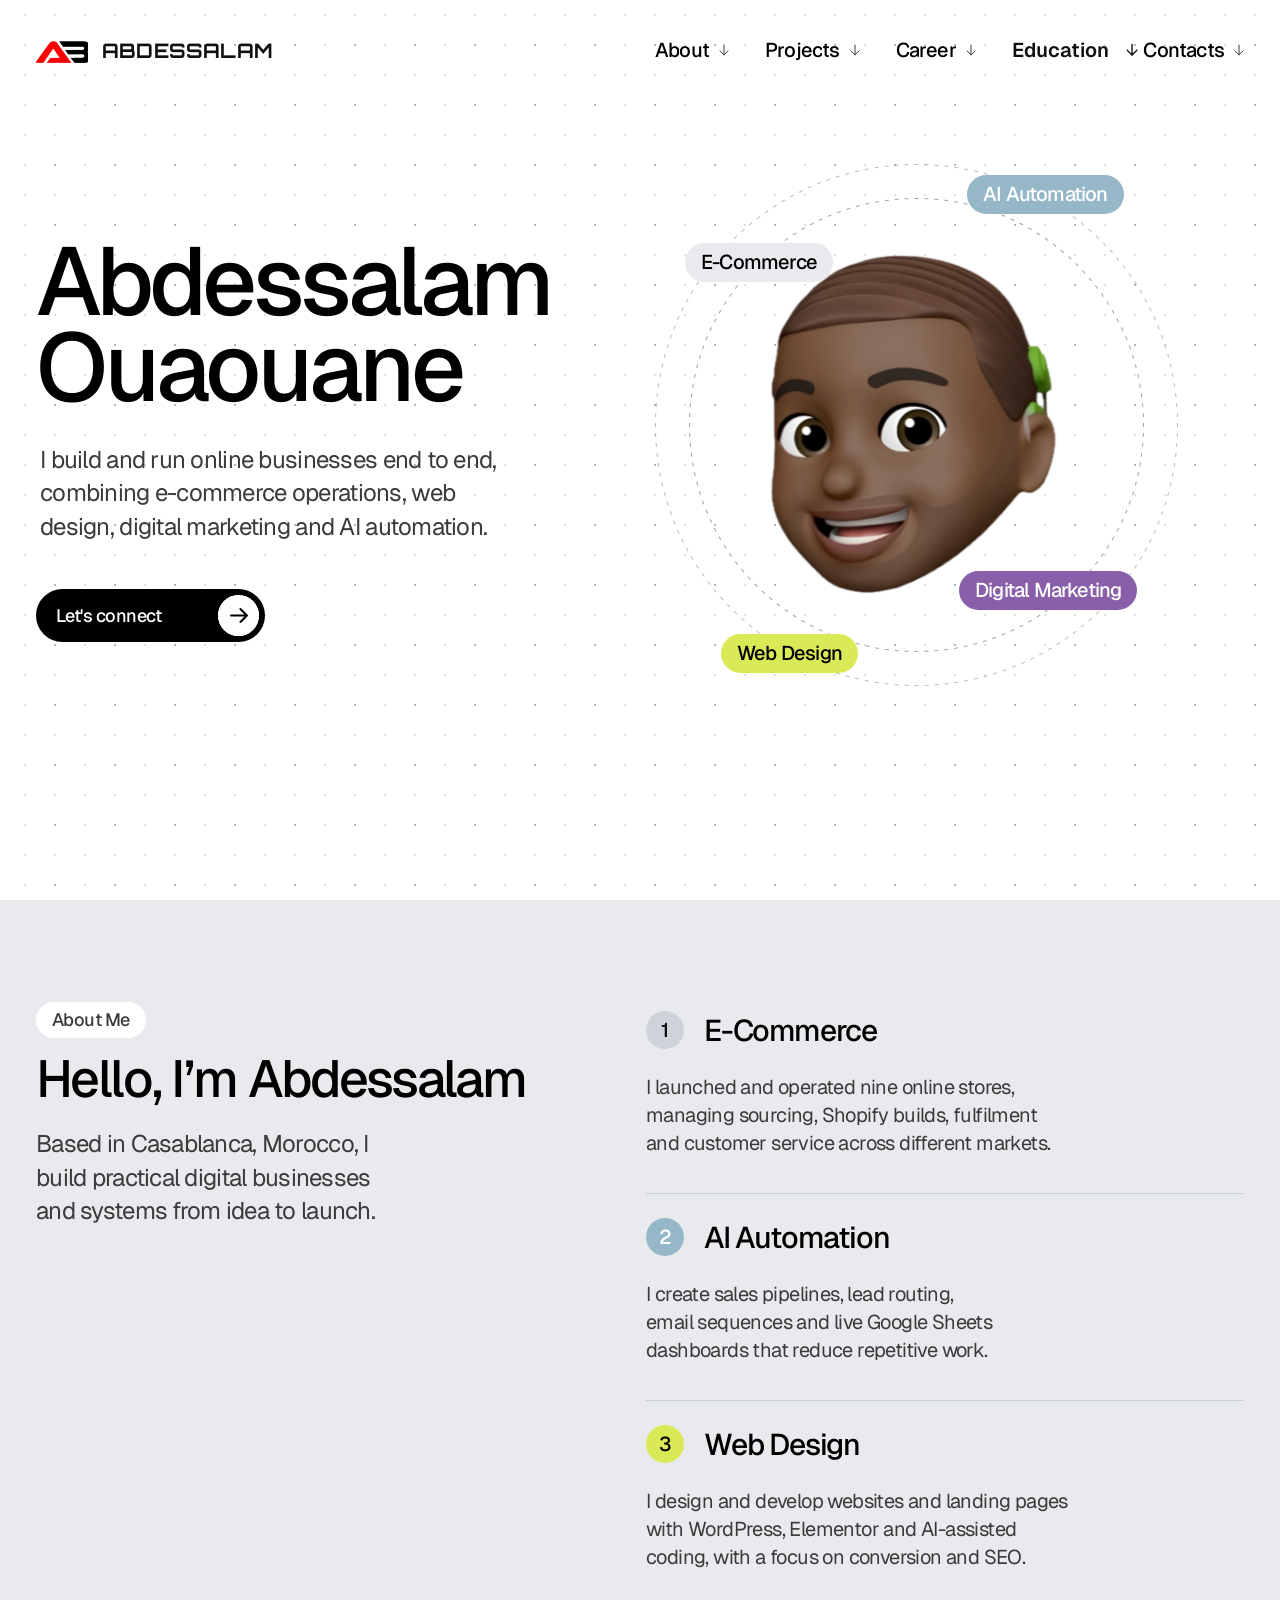
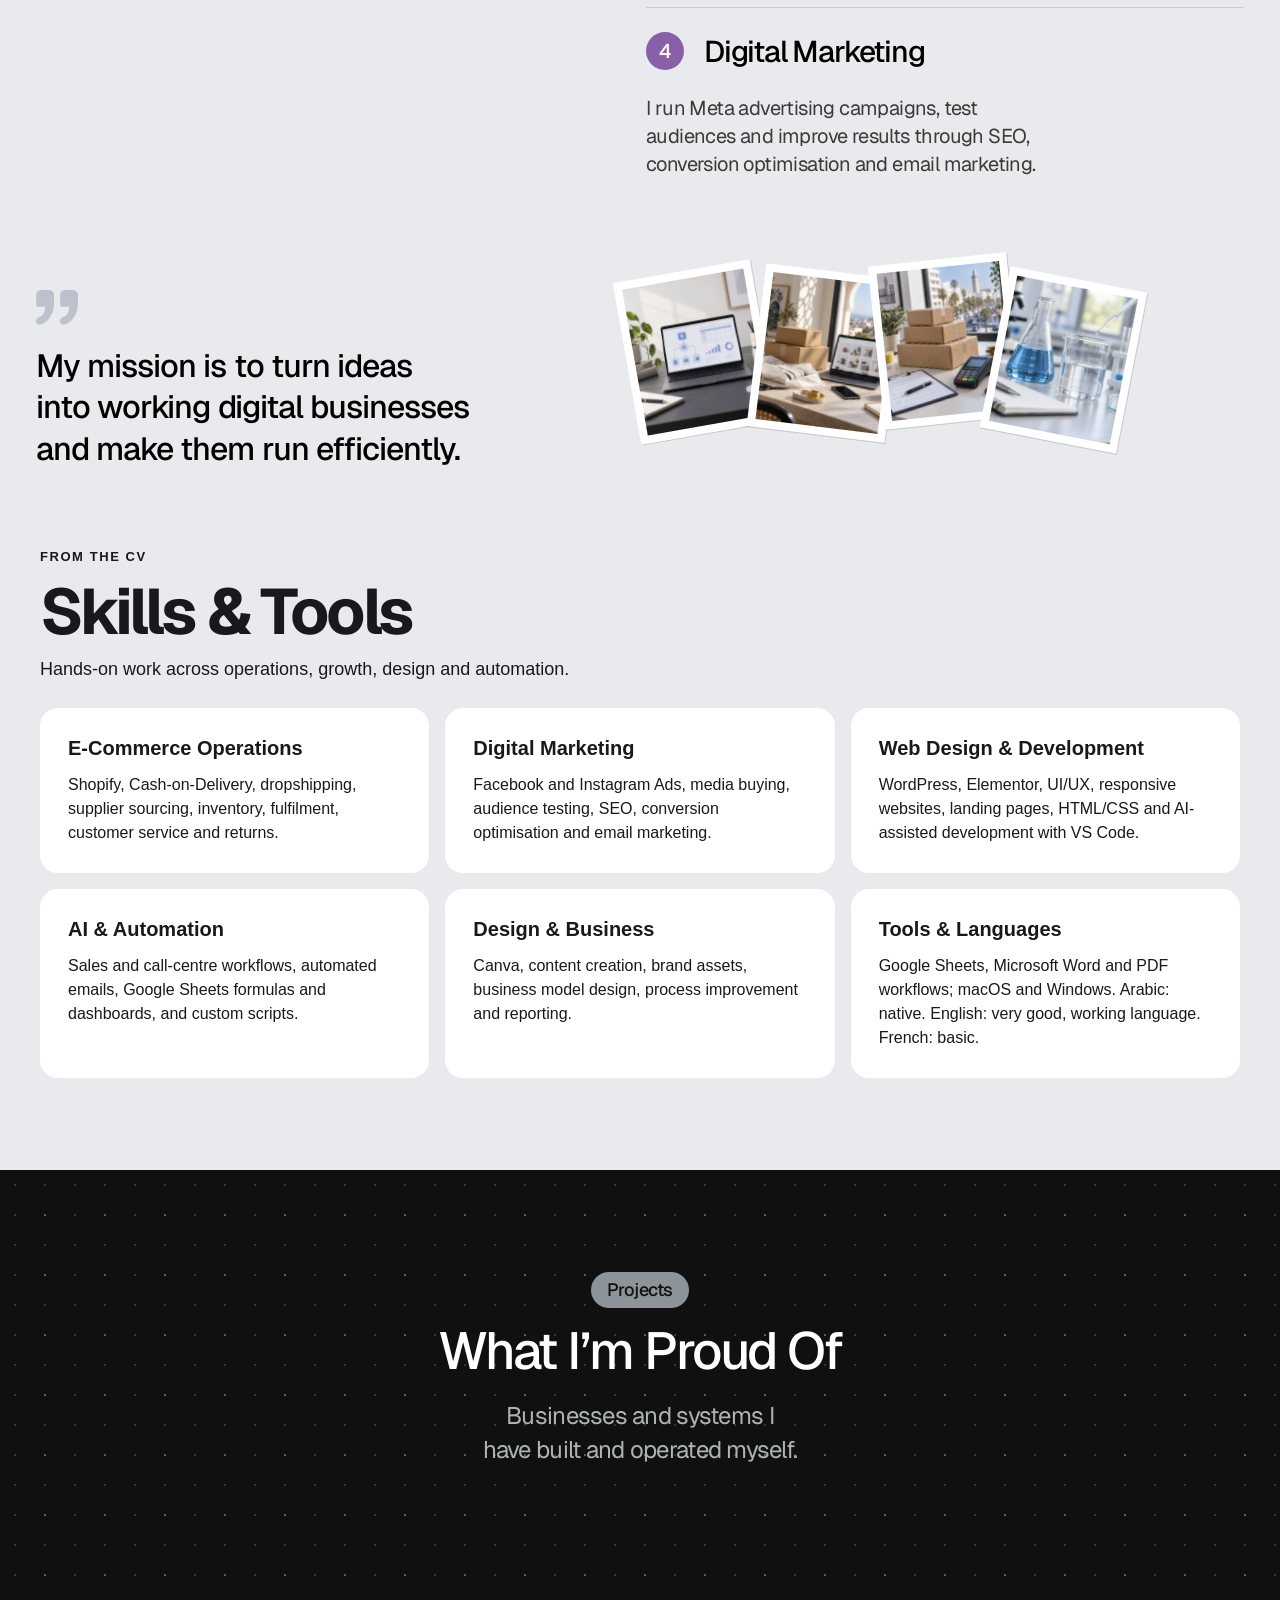
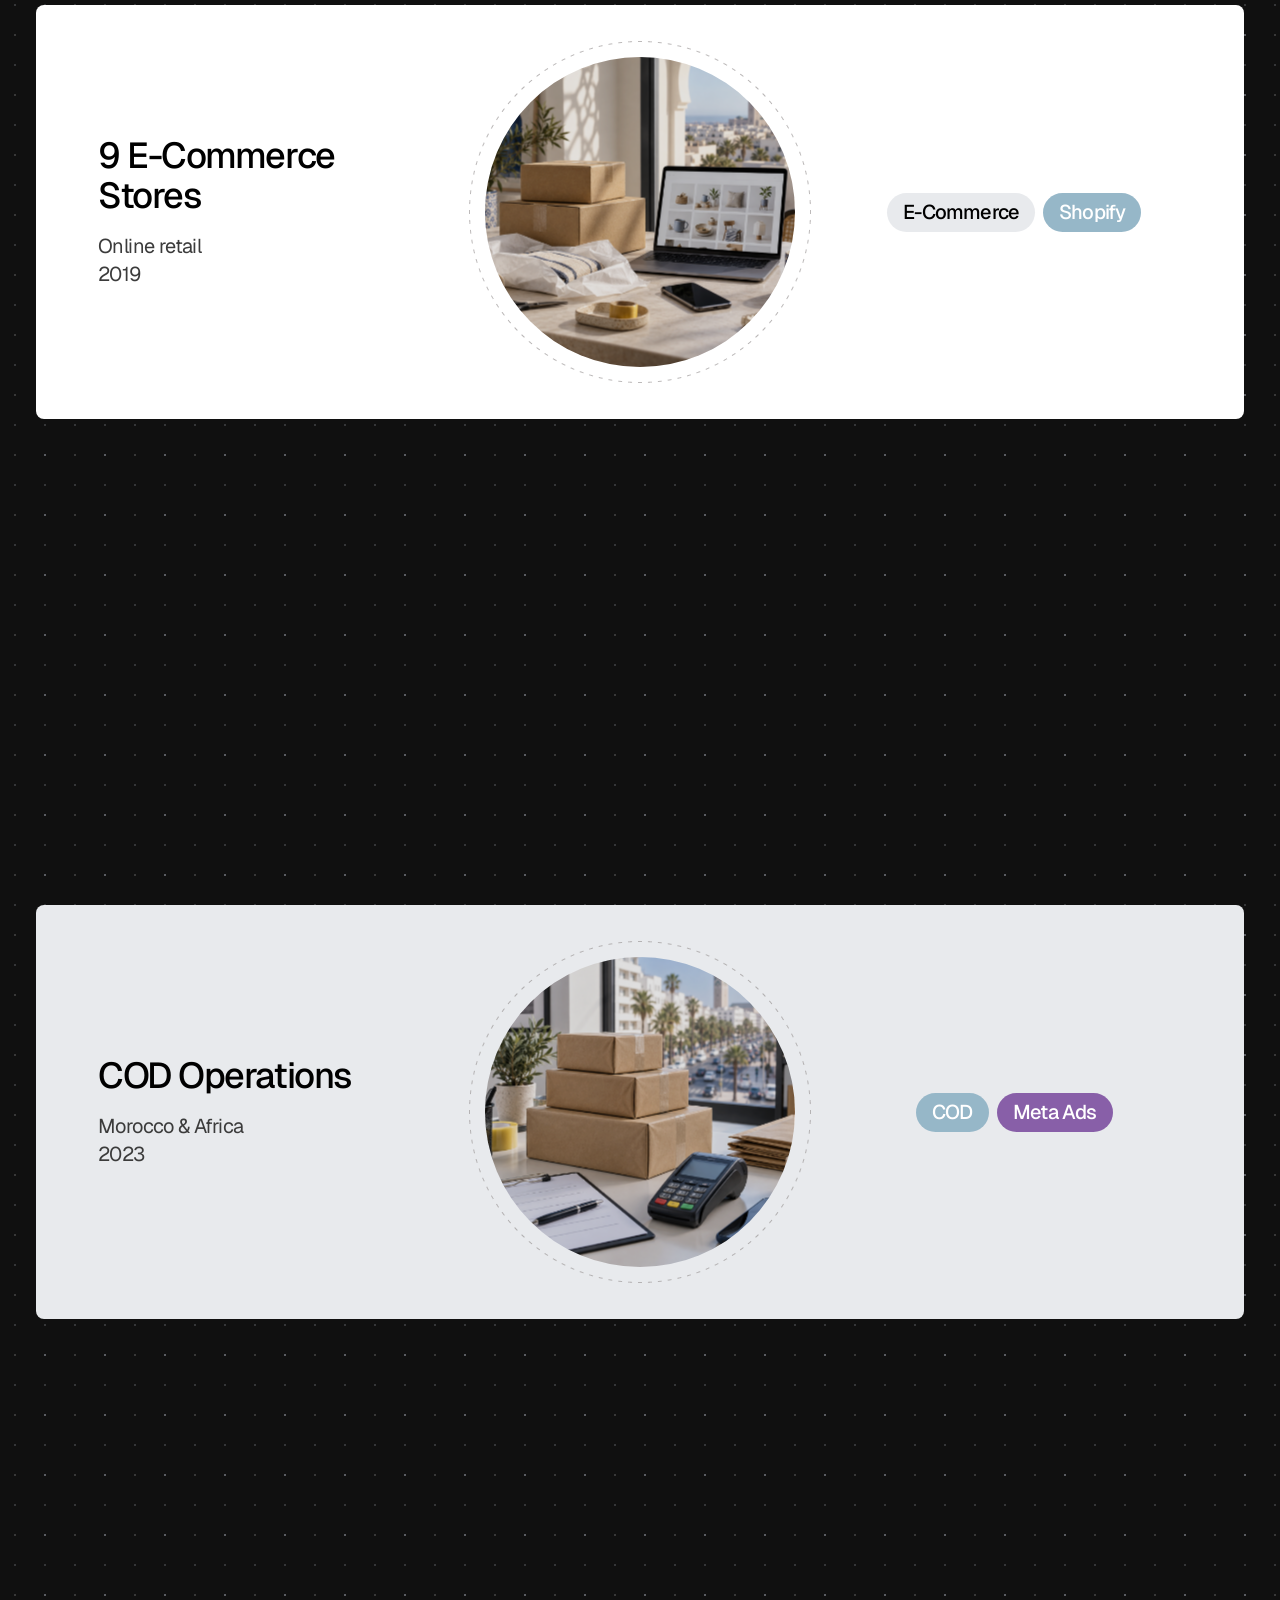
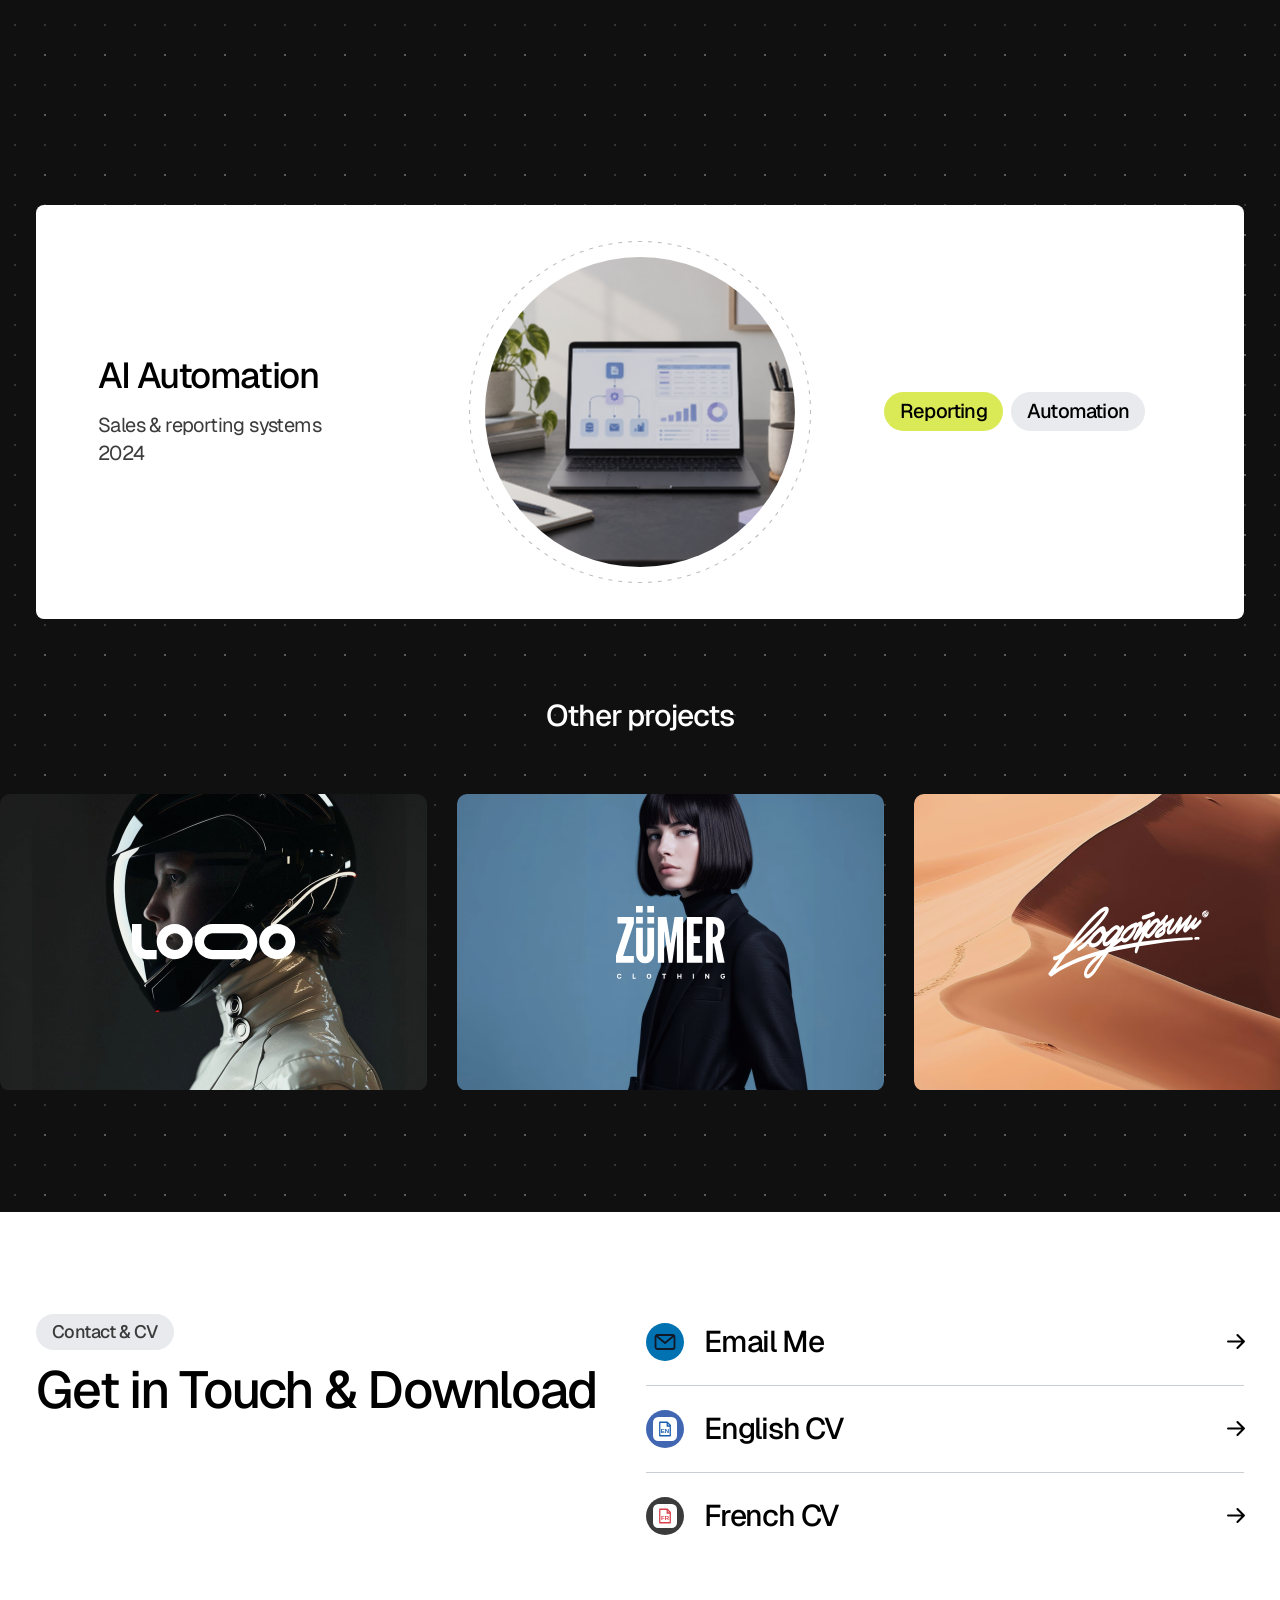
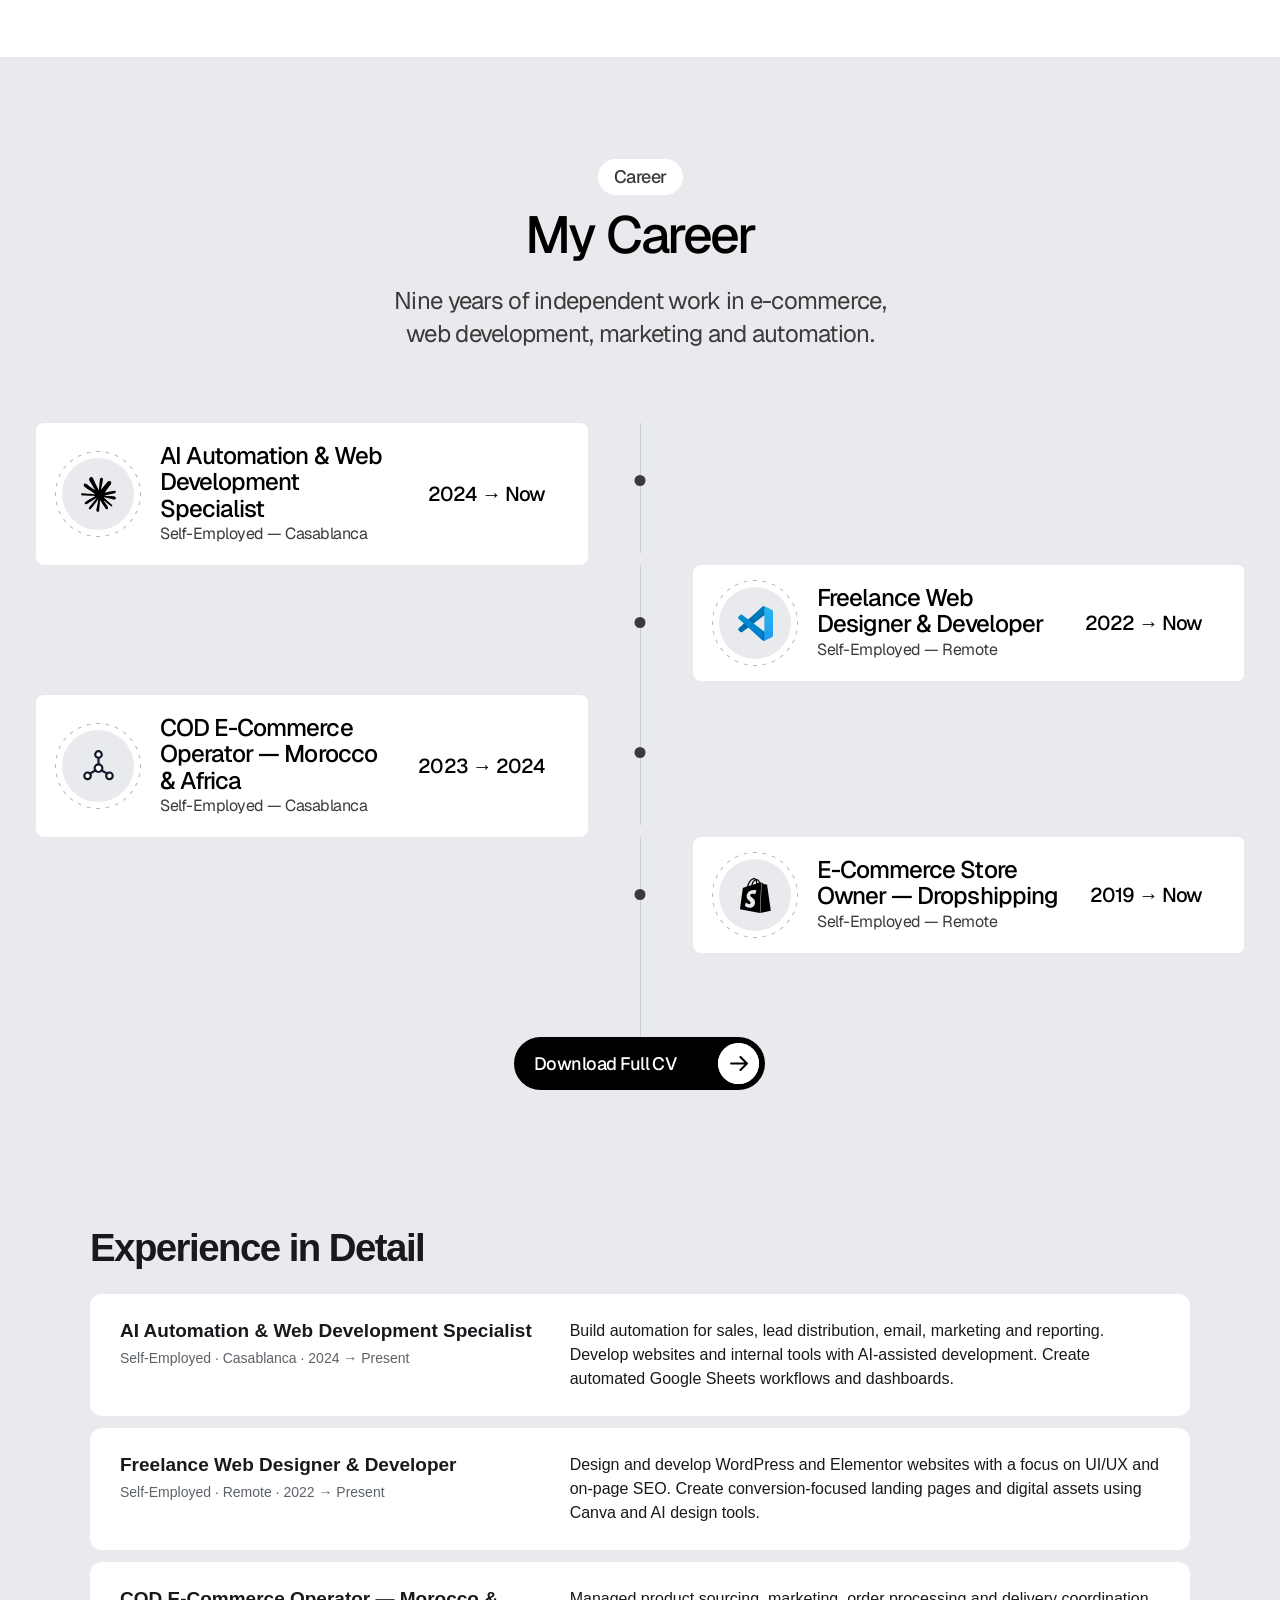
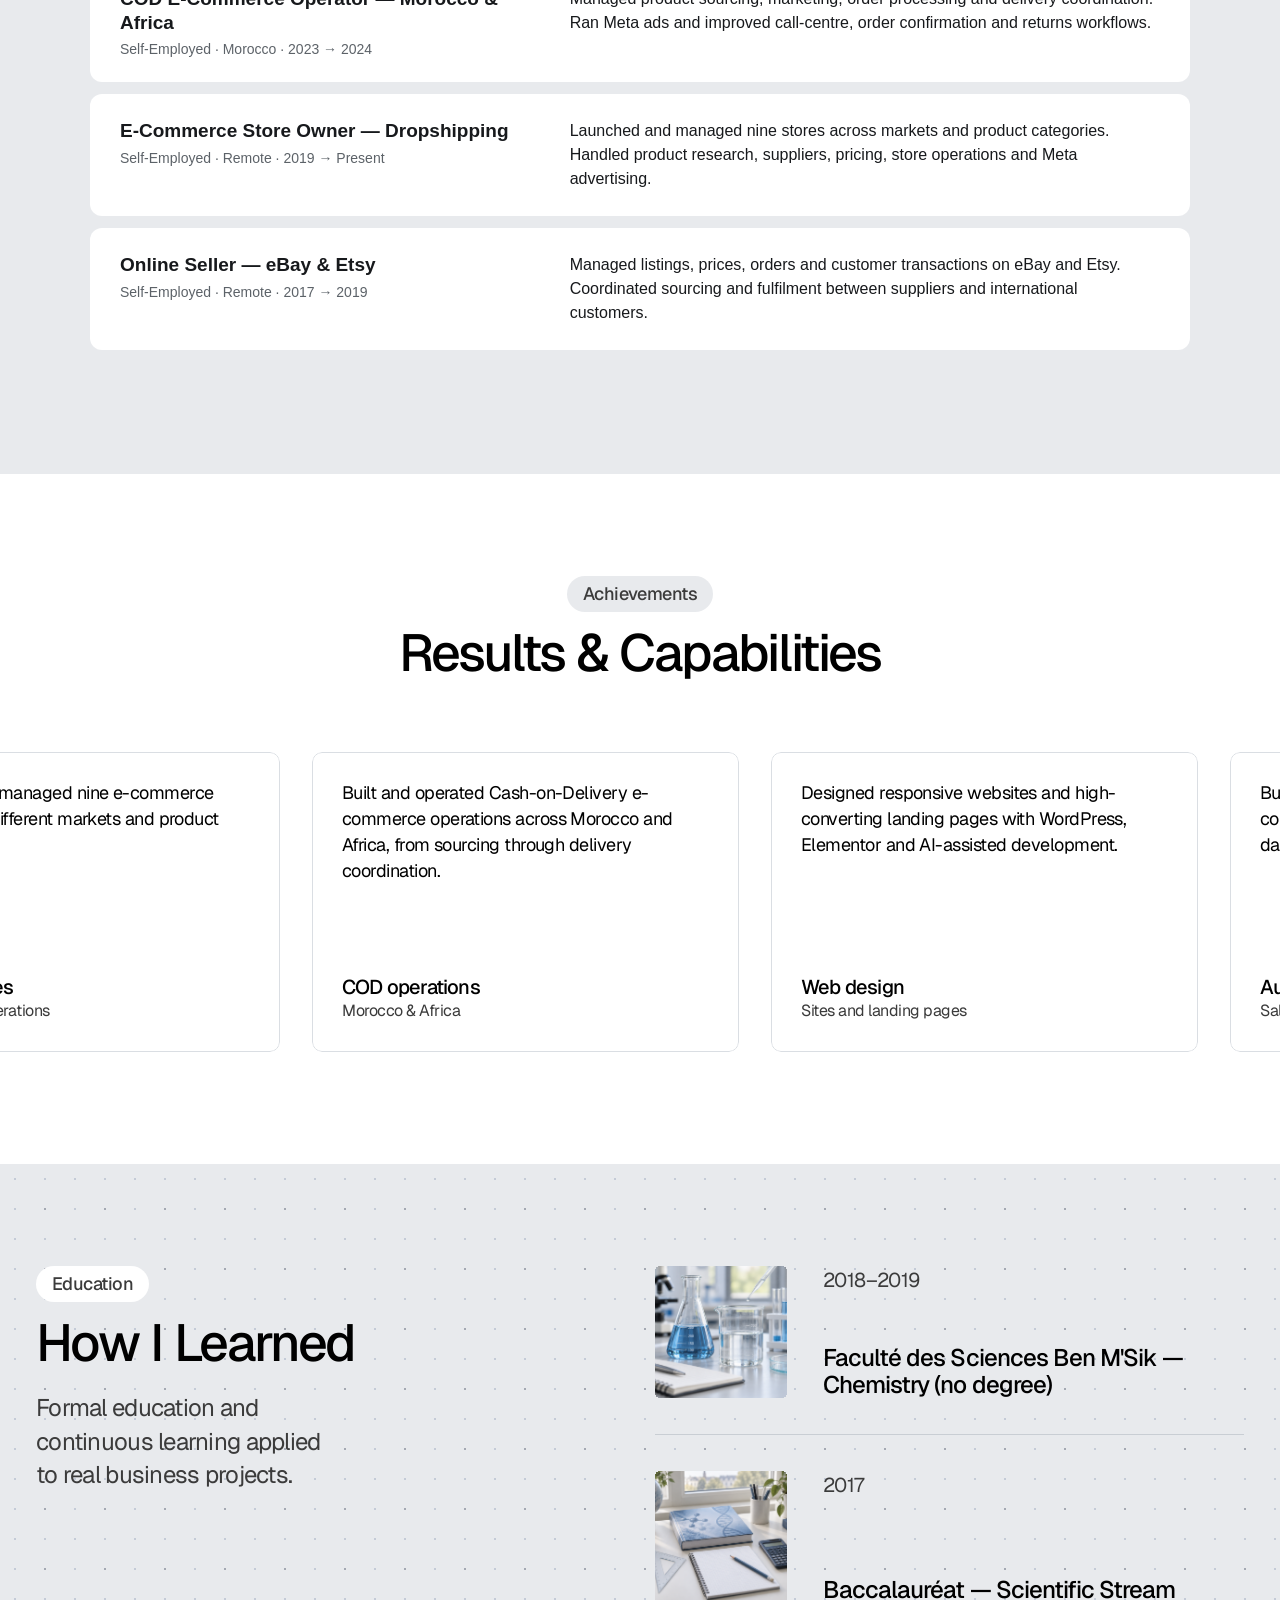
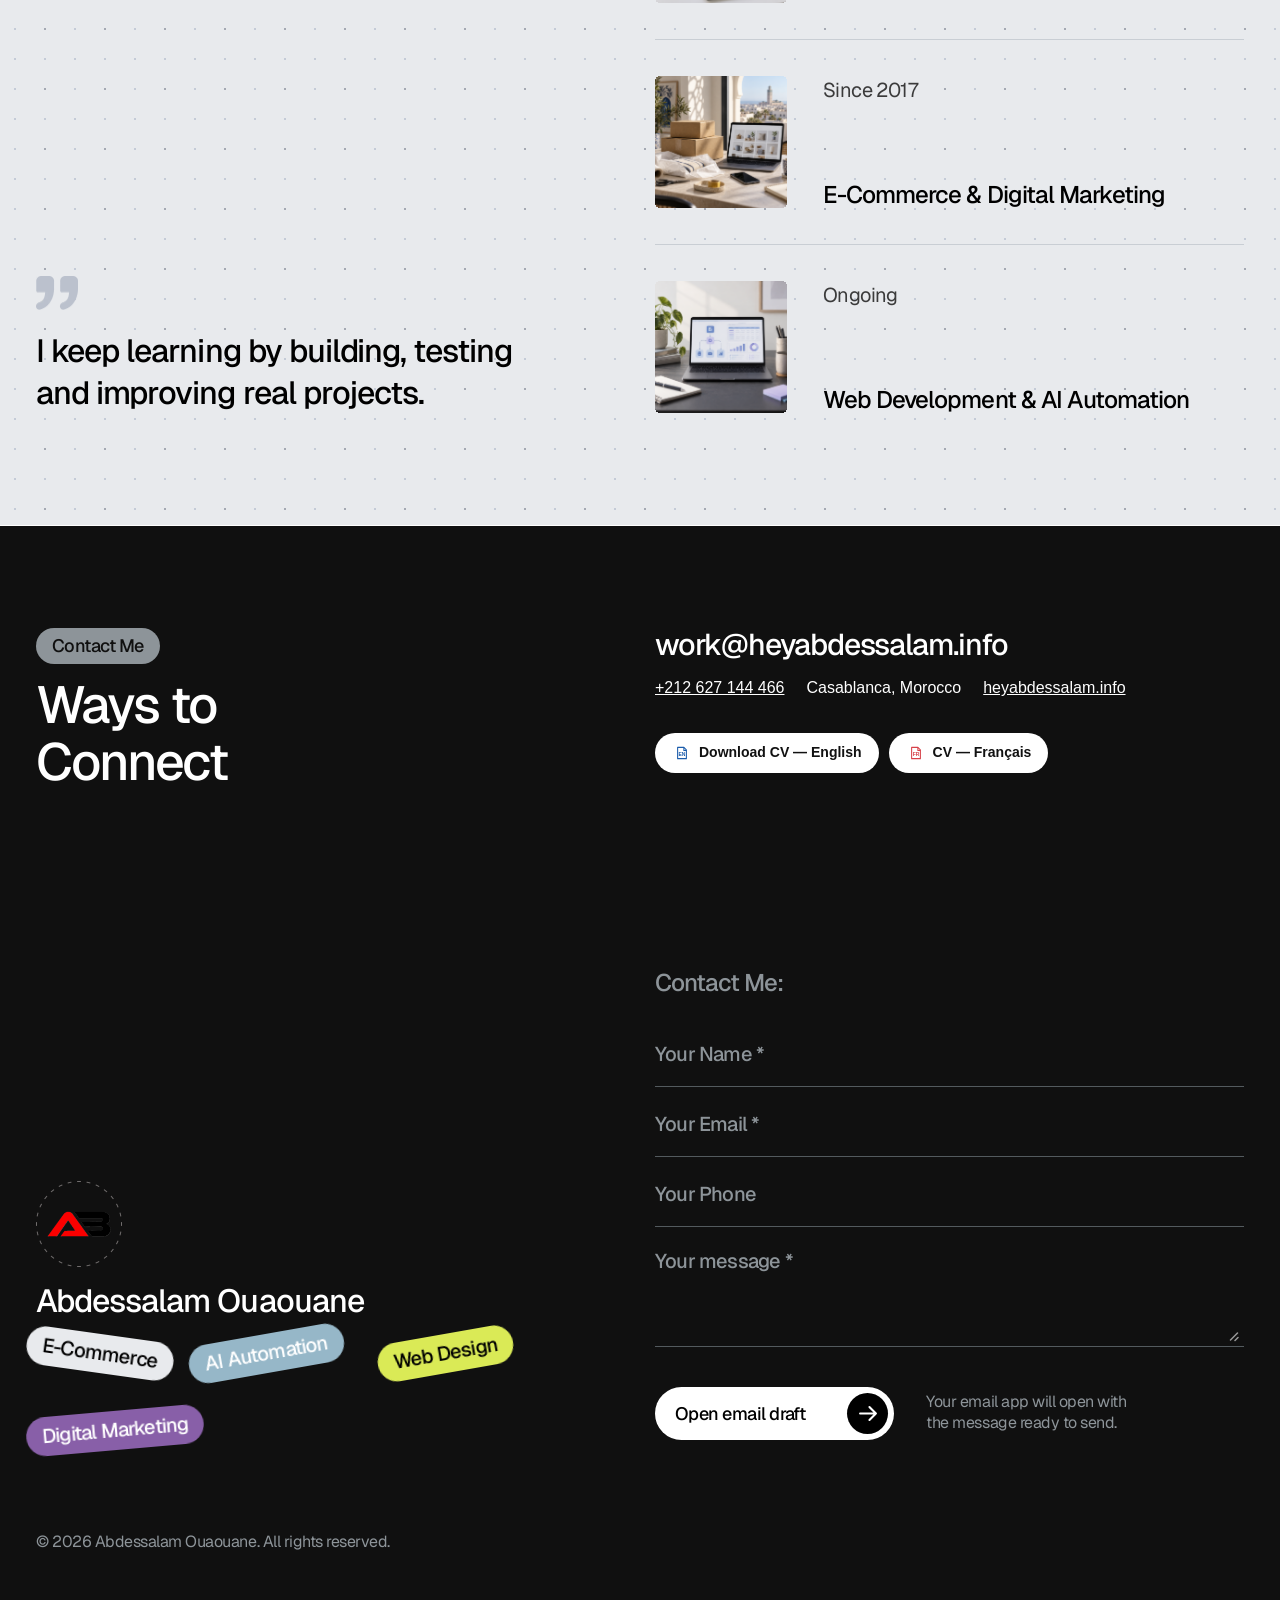
==== index.html @ 88722410 "Initial online CV site" ====
<!doctype html>
<!-- Made in Framer · framer.com ✨ -->
<!-- Published Apr 15, 2026, 7:00 PM UTC -->
<html lang="en" data-redirect-timezone="1">

<head>
    <meta charset="utf-8">


    
    <!-- Start of headStart -->

    <!-- End of headStart -->
    <meta name="viewport" content="width=device-width">
    
    <title>Abdessalam Ouaouane | E-Commerce & Digital Business Specialist</title>
    <meta name="description" content="CV and portfolio of Abdessalam Ouaouane, e-commerce and digital business specialist based in Casablanca, Morocco.">
    
    
    <link href="4k-ab-logo.png" rel="icon" type="image/png">
    <link href="4k-ab-logo.png" rel="icon" type="image/png">
    
    <!-- Open Graph / Facebook -->
    <meta property="og:type" content="website">
    <meta property="og:title" content="Abdessalam Ouaouane | E-Commerce & Digital Business Specialist">
    <meta property="og:description" content="CV and portfolio of Abdessalam Ouaouane, e-commerce and digital business specialist based in Casablanca, Morocco.">
    
    <!-- Twitter -->
    <meta name="twitter:card" content="summary">
    <meta name="twitter:title" content="Abdessalam Ouaouane | E-Commerce & Digital Business Specialist">
    <meta name="twitter:description" content="CV and portfolio of Abdessalam Ouaouane, e-commerce and digital business specialist based in Casablanca, Morocco.">
    

    <style data-framer-font-css>
        /* cyrillic */

        @font-face {
            font-family: 'Geist';
            font-style: normal;
            font-weight: 400;
            font-display: swap;
            src: url(https://fonts.gstatic.com/s/geist/v4/gyByhwUxId8gMEwYGFWfOw.woff2) format('woff2');
            unicode-range: U+0301, U+0400-045F, U+0490-0491, U+04B0-04B1, U+2116;
        }

        /* latin-ext */

        @font-face {
            font-family: 'Geist';
            font-style: normal;
            font-weight: 400;
            font-display: swap;
            src: url(https://fonts.gstatic.com/s/geist/v4/gyByhwUxId8gMEwSGFWfOw.woff2) format('woff2');
            unicode-range: U+0100-02BA, U+02BD-02C5, U+02C7-02CC, U+02CE-02D7, U+02DD-02FF, U+0304, U+0308, U+0329, U+1D00-1DBF, U+1E00-1E9F, U+1EF2-1EFF, U+2020, U+20A0-20AB, U+20AD-20C0, U+2113, U+2C60-2C7F, U+A720-A7FF;
        }

        /* latin */

        @font-face {
            font-family: 'Geist';
            font-style: normal;
            font-weight: 400;
            font-display: swap;
            src: url(prolens.framer.website/fonts.gstatic.com/s/geist/v4/gyByhwUxId8gMEwcGFU.woff2) format('woff2');
            unicode-range: U+0000-00FF, U+0131, U+0152-0153, U+02BB-02BC, U+02C6, U+02DA, U+02DC, U+0304, U+0308, U+0329, U+2000-206F, U+20AC, U+2122, U+2191, U+2193, U+2212, U+2215, U+FEFF, U+FFFD;
        }

        /* cyrillic */

        @font-face {
            font-family: 'Geist';
            font-style: normal;
            font-weight: 500;
            font-display: swap;
            src: url(https://fonts.gstatic.com/s/geist/v4/gyByhwUxId8gMEwYGFWfOw.woff2) format('woff2');
            unicode-range: U+0301, U+0400-045F, U+0490-0491, U+04B0-04B1, U+2116;
        }

        /* latin-ext */

        @font-face {
            font-family: 'Geist';
            font-style: normal;
            font-weight: 500;
            font-display: swap;
            src: url(https://fonts.gstatic.com/s/geist/v4/gyByhwUxId8gMEwSGFWfOw.woff2) format('woff2');
            unicode-range: U+0100-02BA, U+02BD-02C5, U+02C7-02CC, U+02CE-02D7, U+02DD-02FF, U+0304, U+0308, U+0329, U+1D00-1DBF, U+1E00-1E9F, U+1EF2-1EFF, U+2020, U+20A0-20AB, U+20AD-20C0, U+2113, U+2C60-2C7F, U+A720-A7FF;
        }

        /* latin */

        @font-face {
            font-family: 'Geist';
            font-style: normal;
            font-weight: 500;
            font-display: swap;
            src: url(prolens.framer.website/fonts.gstatic.com/s/geist/v4/gyByhwUxId8gMEwcGFU.woff2) format('woff2');
            unicode-range: U+0000-00FF, U+0131, U+0152-0153, U+02BB-02BC, U+02C6, U+02DA, U+02DC, U+0304, U+0308, U+0329, U+2000-206F, U+20AC, U+2122, U+2191, U+2193, U+2212, U+2215, U+FEFF, U+FFFD;
        }

        /* cyrillic */

        @font-face {
            font-family: 'Geist';
            font-style: normal;
            font-weight: 600;
            font-display: swap;
            src: url(https://fonts.gstatic.com/s/geist/v4/gyByhwUxId8gMEwYGFWfOw.woff2) format('woff2');
            unicode-range: U+0301, U+0400-045F, U+0490-0491, U+04B0-04B1, U+2116;
        }

        /* latin-ext */

        @font-face {
            font-family: 'Geist';
            font-style: normal;
            font-weight: 600;
            font-display: swap;
            src: url(https://fonts.gstatic.com/s/geist/v4/gyByhwUxId8gMEwSGFWfOw.woff2) format('woff2');
            unicode-range: U+0100-02BA, U+02BD-02C5, U+02C7-02CC, U+02CE-02D7, U+02DD-02FF, U+0304, U+0308, U+0329, U+1D00-1DBF, U+1E00-1E9F, U+1EF2-1EFF, U+2020, U+20A0-20AB, U+20AD-20C0, U+2113, U+2C60-2C7F, U+A720-A7FF;
        }

        /* latin */

        @font-face {
            font-family: 'Geist';
            font-style: normal;
            font-weight: 600;
            font-display: swap;
            src: url(prolens.framer.website/fonts.gstatic.com/s/geist/v4/gyByhwUxId8gMEwcGFU.woff2) format('woff2');
            unicode-range: U+0000-00FF, U+0131, U+0152-0153, U+02BB-02BC, U+02C6, U+02DA, U+02DC, U+0304, U+0308, U+0329, U+2000-206F, U+20AC, U+2122, U+2191, U+2193, U+2212, U+2215, U+FEFF, U+FFFD;
        }

        /* cyrillic */

        @font-face {
            font-family: 'Geist';
            font-style: normal;
            font-weight: 700;
            font-display: swap;
            src: url(https://fonts.gstatic.com/s/geist/v4/gyByhwUxId8gMEwYGFWfOw.woff2) format('woff2');
            unicode-range: U+0301, U+0400-045F, U+0490-0491, U+04B0-04B1, U+2116;
        }

        /* latin-ext */

        @font-face {
            font-family: 'Geist';
            font-style: normal;
            font-weight: 700;
            font-display: swap;
            src: url(https://fonts.gstatic.com/s/geist/v4/gyByhwUxId8gMEwSGFWfOw.woff2) format('woff2');
            unicode-range: U+0100-02BA, U+02BD-02C5, U+02C7-02CC, U+02CE-02D7, U+02DD-02FF, U+0304, U+0308, U+0329, U+1D00-1DBF, U+1E00-1E9F, U+1EF2-1EFF, U+2020, U+20A0-20AB, U+20AD-20C0, U+2113, U+2C60-2C7F, U+A720-A7FF;
        }

        /* latin */

        @font-face {
            font-family: 'Geist';
            font-style: normal;
            font-weight: 700;
            font-display: swap;
            src: url(prolens.framer.website/fonts.gstatic.com/s/geist/v4/gyByhwUxId8gMEwcGFU.woff2) format('woff2');
            unicode-range: U+0000-00FF, U+0131, U+0152-0153, U+02BB-02BC, U+02C6, U+02DA, U+02DC, U+0304, U+0308, U+0329, U+2000-206F, U+20AC, U+2122, U+2191, U+2193, U+2212, U+2215, U+FEFF, U+FFFD;
        }

        @font-face {
            font-family: "Inter";
            src: url("https://framerusercontent.com/assets/5vvr9Vy74if2I6bQbJvbw7SY1pQ.woff2");
            font-display: swap;
            font-style: normal;
            font-weight: 400;
            unicode-range: U+0460-052F, U+1C80-1C88, U+20B4, U+2DE0-2DFF, U+A640-A69F, U+FE2E-FE2F
        }

        @font-face {
            font-family: "Inter";
            src: url("https://framerusercontent.com/assets/EOr0mi4hNtlgWNn9if640EZzXCo.woff2");
            font-display: swap;
            font-style: normal;
            font-weight: 400;
            unicode-range: U+0301, U+0400-045F, U+0490-0491, U+04B0-04B1, U+2116
        }

        @font-face {
            font-family: "Inter";
            src: url("https://framerusercontent.com/assets/Y9k9QrlZAqio88Klkmbd8VoMQc.woff2");
            font-display: swap;
            font-style: normal;
            font-weight: 400;
            unicode-range: U+1F00-1FFF
        }

        @font-face {
            font-family: "Inter";
            src: url("https://framerusercontent.com/assets/OYrD2tBIBPvoJXiIHnLoOXnY9M.woff2");
            font-display: swap;
            font-style: normal;
            font-weight: 400;
            unicode-range: U+0370-03FF
        }

        @font-face {
            font-family: "Inter";
            src: url("https://framerusercontent.com/assets/JeYwfuaPfZHQhEG8U5gtPDZ7WQ.woff2");
            font-display: swap;
            font-style: normal;
            font-weight: 400;
            unicode-range: U+0100-024F, U+0259, U+1E00-1EFF, U+2020, U+20A0-20AB, U+20AD-20CF, U+2113, U+2C60-2C7F, U+A720-A7FF
        }

        @font-face {
            font-family: "Inter";
            src: url("https://framerusercontent.com/assets/GrgcKwrN6d3Uz8EwcLHZxwEfC4.woff2");
            font-display: swap;
            font-style: normal;
            font-weight: 400;
            unicode-range: U+0000-00FF, U+0131, U+0152-0153, U+02BB-02BC, U+02C6, U+02DA, U+02DC, U+2000-206F, U+2070, U+2074-207E, U+2080-208E, U+20AC, U+2122, U+2191, U+2193, U+2212, U+2215, U+FEFF, U+FFFD
        }

        @font-face {
            font-family: "Inter";
            src: url("https://framerusercontent.com/assets/b6Y37FthZeALduNqHicBT6FutY.woff2");
            font-display: swap;
            font-style: normal;
            font-weight: 400;
            unicode-range: U+0102-0103, U+0110-0111, U+0128-0129, U+0168-0169, U+01A0-01A1, U+01AF-01B0, U+1EA0-1EF9, U+20AB
        }

        @font-face {
            font-family: "Inter";
            src: url("https://framerusercontent.com/assets/mkY5Sgyq51ik0AMrSBwhm9DJg.woff2");
            font-style: normal;
            font-weight: 900;
            unicode-range: U+0460-052F, U+1C80-1C88, U+20B4, U+2DE0-2DFF, U+A640-A69F, U+FE2E-FE2F
        }

        @font-face {
            font-family: "Inter";
            src: url("https://framerusercontent.com/assets/X5hj6qzcHUYv7h1390c8Rhm6550.woff2");
            font-style: normal;
            font-weight: 900;
            unicode-range: U+0301, U+0400-045F, U+0490-0491, U+04B0-04B1, U+2116
        }

        @font-face {
            font-family: "Inter";
            src: url("https://framerusercontent.com/assets/gQhNpS3tN86g8RcVKYUUaKt2oMQ.woff2");
            font-style: normal;
            font-weight: 900;
            unicode-range: U+1F00-1FFF
        }

        @font-face {
            font-family: "Inter";
            src: url("https://framerusercontent.com/assets/cugnVhSraaRyANCaUtI5FV17wk.woff2");
            font-style: normal;
            font-weight: 900;
            unicode-range: U+0370-03FF
        }

        @font-face {
            font-family: "Inter";
            src: url("https://framerusercontent.com/assets/5HcVoGak8k5agFJSaKa4floXVu0.woff2");
            font-style: normal;
            font-weight: 900;
            unicode-range: U+0100-024F, U+0259, U+1E00-1EFF, U+2020, U+20A0-20AB, U+20AD-20CF, U+2113, U+2C60-2C7F, U+A720-A7FF
        }

        @font-face {
            font-family: "Inter";
            src: url("https://framerusercontent.com/assets/rZ5DdENNqIdFTIyQQiP5isO7M.woff2");
            font-style: normal;
            font-weight: 900;
            unicode-range: U+0000-00FF, U+0131, U+0152-0153, U+02BB-02BC, U+02C6, U+02DA, U+02DC, U+2000-206F, U+2070, U+2074-207E, U+2080-208E, U+20AC, U+2122, U+2191, U+2193, U+2212, U+2215, U+FEFF, U+FFFD
        }

        @font-face {
            font-family: "Inter";
            src: url("https://framerusercontent.com/assets/P2Bw01CtL0b9wqygO0sSVogWbo.woff2");
            font-style: normal;
            font-weight: 900;
            unicode-range: U+0102-0103, U+0110-0111, U+0128-0129, U+0168-0169, U+01A0-01A1, U+01AF-01B0, U+1EA0-1EF9, U+20AB
        }

        @font-face {
            font-family: "Inter";
            src: url("https://framerusercontent.com/assets/5A3Ce6C9YYmCjpQx9M4inSaKU.woff2");
            font-display: swap;
            font-style: normal;
            font-weight: 500;
            unicode-range: U+0460-052F, U+1C80-1C88, U+20B4, U+2DE0-2DFF, U+A640-A69F, U+FE2E-FE2F
        }

        @font-face {
            font-family: "Inter";
            src: url("https://framerusercontent.com/assets/Qx95Xyt0Ka3SGhinnbXIGpEIyP4.woff2");
            font-display: swap;
            font-style: normal;
            font-weight: 500;
            unicode-range: U+0301, U+0400-045F, U+0490-0491, U+04B0-04B1, U+2116
        }

        @font-face {
            font-family: "Inter";
            src: url("https://framerusercontent.com/assets/6mJuEAguuIuMog10gGvH5d3cl8.woff2");
            font-display: swap;
            font-style: normal;
            font-weight: 500;
            unicode-range: U+1F00-1FFF
        }

        @font-face {
            font-family: "Inter";
            src: url("https://framerusercontent.com/assets/xYYWaj7wCU5zSQH0eXvSaS19wo.woff2");
            font-display: swap;
            font-style: normal;
            font-weight: 500;
            unicode-range: U+0370-03FF
        }

        @font-face {
            font-family: "Inter";
            src: url("https://framerusercontent.com/assets/otTaNuNpVK4RbdlT7zDDdKvQBA.woff2");
            font-display: swap;
            font-style: normal;
            font-weight: 500;
            unicode-range: U+0100-024F, U+0259, U+1E00-1EFF, U+2020, U+20A0-20AB, U+20AD-20CF, U+2113, U+2C60-2C7F, U+A720-A7FF
        }

        @font-face {
            font-family: "Inter";
            src: url("https://framerusercontent.com/assets/UjlFhCnUjxhNfep4oYBPqnEssyo.woff2");
            font-display: swap;
            font-style: normal;
            font-weight: 500;
            unicode-range: U+0000-00FF, U+0131, U+0152-0153, U+02BB-02BC, U+02C6, U+02DA, U+02DC, U+2000-206F, U+2070, U+2074-207E, U+2080-208E, U+20AC, U+2122, U+2191, U+2193, U+2212, U+2215, U+FEFF, U+FFFD
        }

        @font-face {
            font-family: "Inter";
            src: url("https://framerusercontent.com/assets/DolVirEGb34pEXEp8t8FQBSK4.woff2");
            font-display: swap;
            font-style: normal;
            font-weight: 500;
            unicode-range: U+0102-0103, U+0110-0111, U+0128-0129, U+0168-0169, U+01A0-01A1, U+01AF-01B0, U+1EA0-1EF9, U+20AB
        }

        @font-face {
            font-family: "Inter";
            src: url("https://framerusercontent.com/assets/hyOgCu0Xnghbimh0pE8QTvtt2AU.woff2");
            font-display: swap;
            font-style: normal;
            font-weight: 600;
            unicode-range: U+0460-052F, U+1C80-1C88, U+20B4, U+2DE0-2DFF, U+A640-A69F, U+FE2E-FE2F
        }

        @font-face {
            font-family: "Inter";
            src: url("https://framerusercontent.com/assets/NeGmSOXrPBfEFIy5YZeHq17LEDA.woff2");
            font-display: swap;
            font-style: normal;
            font-weight: 600;
            unicode-range: U+0301, U+0400-045F, U+0490-0491, U+04B0-04B1, U+2116
        }

        @font-face {
            font-family: "Inter";
            src: url("https://framerusercontent.com/assets/oYaAX5himiTPYuN8vLWnqBbfD2s.woff2");
            font-display: swap;
            font-style: normal;
            font-weight: 600;
            unicode-range: U+1F00-1FFF
        }

        @font-face {
            font-family: "Inter";
            src: url("https://framerusercontent.com/assets/lEJLP4R0yuCaMCjSXYHtJw72M.woff2");
            font-display: swap;
            font-style: normal;
            font-weight: 600;
            unicode-range: U+0370-03FF
        }

        @font-face {
            font-family: "Inter";
            src: url("https://framerusercontent.com/assets/cRJyLNuTJR5jbyKzGi33wU9cqIQ.woff2");
            font-display: swap;
            font-style: normal;
            font-weight: 600;
            unicode-range: U+0100-024F, U+0259, U+1E00-1EFF, U+2020, U+20A0-20AB, U+20AD-20CF, U+2113, U+2C60-2C7F, U+A720-A7FF
        }

        @font-face {
            font-family: "Inter";
            src: url("https://framerusercontent.com/assets/yDtI2UI8XcEg1W2je9XPN3Noo.woff2");
            font-display: swap;
            font-style: normal;
            font-weight: 600;
            unicode-range: U+0000-00FF, U+0131, U+0152-0153, U+02BB-02BC, U+02C6, U+02DA, U+02DC, U+2000-206F, U+2070, U+2074-207E, U+2080-208E, U+20AC, U+2122, U+2191, U+2193, U+2212, U+2215, U+FEFF, U+FFFD
        }

        @font-face {
            font-family: "Inter";
            src: url("https://framerusercontent.com/assets/A0Wcc7NgXMjUuFdquHDrIZpzZw0.woff2");
            font-display: swap;
            font-style: normal;
            font-weight: 600;
            unicode-range: U+0102-0103, U+0110-0111, U+0128-0129, U+0168-0169, U+01A0-01A1, U+01AF-01B0, U+1EA0-1EF9, U+20AB
        }

        @font-face {
            font-family: "Inter";
            src: url("https://framerusercontent.com/assets/DpPBYI0sL4fYLgAkX8KXOPVt7c.woff2");
            font-display: swap;
            font-style: normal;
            font-weight: 700;
            unicode-range: U+0460-052F, U+1C80-1C88, U+20B4, U+2DE0-2DFF, U+A640-A69F, U+FE2E-FE2F
        }

        @font-face {
            font-family: "Inter";
            src: url("https://framerusercontent.com/assets/4RAEQdEOrcnDkhHiiCbJOw92Lk.woff2");
            font-display: swap;
            font-style: normal;
            font-weight: 700;
            unicode-range: U+0301, U+0400-045F, U+0490-0491, U+04B0-04B1, U+2116
        }

        @font-face {
            font-family: "Inter";
            src: url("https://framerusercontent.com/assets/1K3W8DizY3v4emK8Mb08YHxTbs.woff2");
            font-display: swap;
            font-style: normal;
            font-weight: 700;
            unicode-range: U+1F00-1FFF
        }

        @font-face {
            font-family: "Inter";
            src: url("https://framerusercontent.com/assets/tUSCtfYVM1I1IchuyCwz9gDdQ.woff2");
            font-display: swap;
            font-style: normal;
            font-weight: 700;
            unicode-range: U+0370-03FF
        }

        @font-face {
            font-family: "Inter";
            src: url("https://framerusercontent.com/assets/VgYFWiwsAC5OYxAycRXXvhze58.woff2");
            font-display: swap;
            font-style: normal;
            font-weight: 700;
            unicode-range: U+0100-024F, U+0259, U+1E00-1EFF, U+2020, U+20A0-20AB, U+20AD-20CF, U+2113, U+2C60-2C7F, U+A720-A7FF
        }

        @font-face {
            font-family: "Inter";
            src: url("https://framerusercontent.com/assets/syRNPWzAMIrcJ3wIlPIP43KjQs.woff2");
            font-display: swap;
            font-style: normal;
            font-weight: 700;
            unicode-range: U+0000-00FF, U+0131, U+0152-0153, U+02BB-02BC, U+02C6, U+02DA, U+02DC, U+2000-206F, U+2070, U+2074-207E, U+2080-208E, U+20AC, U+2122, U+2191, U+2193, U+2212, U+2215, U+FEFF, U+FFFD
        }

        @font-face {
            font-family: "Inter";
            src: url("https://framerusercontent.com/assets/GIryZETIX4IFypco5pYZONKhJIo.woff2");
            font-display: swap;
            font-style: normal;
            font-weight: 700;
            unicode-range: U+0102-0103, U+0110-0111, U+0128-0129, U+0168-0169, U+01A0-01A1, U+01AF-01B0, U+1EA0-1EF9, U+20AB
        }

        @font-face {
            font-family: "Inter";
            src: url("prolens.framer.website/framerusercontent.com/assets/1ZFS7N918ojhhd0nQWdj3jz4w.woff2");
            font-display: swap;
            font-style: normal;
            font-weight: 600;
            unicode-range: U+0000-00FF, U+0131, U+0152-0153, U+02BB-02BC, U+02C6, U+02DA, U+02DC, U+2000-206F, U+2074, U+20AC, U+2122, U+2191, U+2193, U+2212, U+2215, U+FEFF, U+FFFD
        }

        @font-face {
            font-family: "Inter";
            src: url("prolens.framer.website/framerusercontent.com/assets/DXD0Q7LSl7HEvDzucnyLnGBHM.woff2");
            font-display: swap;
            font-style: normal;
            font-weight: 700;
            unicode-range: U+0000-00FF, U+0131, U+0152-0153, U+02BB-02BC, U+02C6, U+02DA, U+02DC, U+2000-206F, U+2074, U+20AC, U+2122, U+2191, U+2193, U+2212, U+2215, U+FEFF, U+FFFD
        }

        @font-face {
            font-family: "Inter";
            src: url("https://framerusercontent.com/assets/H89BbHkbHDzlxZzxi8uPzTsp90.woff2");
            font-display: swap;
            font-style: italic;
            font-weight: 700;
            unicode-range: U+0460-052F, U+1C80-1C88, U+20B4, U+2DE0-2DFF, U+A640-A69F, U+FE2E-FE2F
        }

        @font-face {
            font-family: "Inter";
            src: url("https://framerusercontent.com/assets/u6gJwDuwB143kpNK1T1MDKDWkMc.woff2");
            font-display: swap;
            font-style: italic;
            font-weight: 700;
            unicode-range: U+0301, U+0400-045F, U+0490-0491, U+04B0-04B1, U+2116
        }

        @font-face {
            font-family: "Inter";
            src: url("https://framerusercontent.com/assets/43sJ6MfOPh1LCJt46OvyDuSbA6o.woff2");
            font-display: swap;
            font-style: italic;
            font-weight: 700;
            unicode-range: U+1F00-1FFF
        }

        @font-face {
            font-family: "Inter";
            src: url("https://framerusercontent.com/assets/wccHG0r4gBDAIRhfHiOlq6oEkqw.woff2");
            font-display: swap;
            font-style: italic;
            font-weight: 700;
            unicode-range: U+0370-03FF
        }

        @font-face {
            font-family: "Inter";
            src: url("https://framerusercontent.com/assets/WZ367JPwf9bRW6LdTHN8rXgSjw.woff2");
            font-display: swap;
            font-style: italic;
            font-weight: 700;
            unicode-range: U+0100-024F, U+0259, U+1E00-1EFF, U+2020, U+20A0-20AB, U+20AD-20CF, U+2113, U+2C60-2C7F, U+A720-A7FF
        }

        @font-face {
            font-family: "Inter";
            src: url("https://framerusercontent.com/assets/QxmhnWTzLtyjIiZcfaLIJ8EFBXU.woff2");
            font-display: swap;
            font-style: italic;
            font-weight: 700;
            unicode-range: U+0000-00FF, U+0131, U+0152-0153, U+02BB-02BC, U+02C6, U+02DA, U+02DC, U+2000-206F, U+2074, U+20AC, U+2122, U+2191, U+2193, U+2212, U+2215, U+FEFF, U+FFFD
        }

        @font-face {
            font-family: "Inter";
            src: url("https://framerusercontent.com/assets/2A4Xx7CngadFGlVV4xrO06OBHY.woff2");
            font-display: swap;
            font-style: italic;
            font-weight: 700;
            unicode-range: U+0102-0103, U+0110-0111, U+0128-0129, U+0168-0169, U+01A0-01A1, U+01AF-01B0, U+1EA0-1EF9, U+20AB
        }

        @font-face {
            font-family: "Inter";
            src: url("https://framerusercontent.com/assets/vxBnBhH8768IFAXAb4Qf6wQHKs.woff2");
            font-display: swap;
            font-style: italic;
            font-weight: 600;
            unicode-range: U+0460-052F, U+1C80-1C88, U+20B4, U+2DE0-2DFF, U+A640-A69F, U+FE2E-FE2F
        }

        @font-face {
            font-family: "Inter";
            src: url("https://framerusercontent.com/assets/zSsEuoJdh8mcFVk976C05ZfQr8.woff2");
            font-display: swap;
            font-style: italic;
            font-weight: 600;
            unicode-range: U+0301, U+0400-045F, U+0490-0491, U+04B0-04B1, U+2116
        }

        @font-face {
            font-family: "Inter";
            src: url("https://framerusercontent.com/assets/b8ezwLrN7h2AUoPEENcsTMVJ0.woff2");
            font-display: swap;
            font-style: italic;
            font-weight: 600;
            unicode-range: U+1F00-1FFF
        }

        @font-face {
            font-family: "Inter";
            src: url("https://framerusercontent.com/assets/mvNEIBLyHbscgHtwfsByjXUz3XY.woff2");
            font-display: swap;
            font-style: italic;
            font-weight: 600;
            unicode-range: U+0370-03FF
        }

        @font-face {
            font-family: "Inter";
            src: url("https://framerusercontent.com/assets/6FI2EneKzM3qBy5foOZXey7coCA.woff2");
            font-display: swap;
            font-style: italic;
            font-weight: 600;
            unicode-range: U+0100-024F, U+0259, U+1E00-1EFF, U+2020, U+20A0-20AB, U+20AD-20CF, U+2113, U+2C60-2C7F, U+A720-A7FF
        }

        @font-face {
            font-family: "Inter";
            src: url("https://framerusercontent.com/assets/qrVgiXNd6RuQjETYQiVQ9nqCk.woff2");
            font-display: swap;
            font-style: italic;
            font-weight: 600;
            unicode-range: U+0000-00FF, U+0131, U+0152-0153, U+02BB-02BC, U+02C6, U+02DA, U+02DC, U+2000-206F, U+2074, U+20AC, U+2122, U+2191, U+2193, U+2212, U+2215, U+FEFF, U+FFFD
        }

        @font-face {
            font-family: "Inter";
            src: url("https://framerusercontent.com/assets/NHHeAKJVP0ZWHk5YZnQQChIsBM.woff2");
            font-display: swap;
            font-style: italic;
            font-weight: 600;
            unicode-range: U+0102-0103, U+0110-0111, U+0128-0129, U+0168-0169, U+01A0-01A1, U+01AF-01B0, U+1EA0-1EF9, U+20AB
        }

        @font-face {
            font-family: "Inter";
            src: url("https://framerusercontent.com/assets/d3tHnaQIAeqiE5hGcRw4mmgWYU.woff2");
            font-display: swap;
            font-style: normal;
            font-weight: 500;
            unicode-range: U+0000-00FF, U+0131, U+0152-0153, U+02BB-02BC, U+02C6, U+02DA, U+02DC, U+2000-206F, U+2074, U+20AC, U+2122, U+2191, U+2193, U+2212, U+2215, U+FEFF, U+FFFD
        }

        @font-face {
            font-family: "Inter";
            src: url("https://framerusercontent.com/assets/khkJkwSL66WFg8SX6Wa726c.woff2");
            font-display: swap;
            font-style: italic;
            font-weight: 500;
            unicode-range: U+0460-052F, U+1C80-1C88, U+20B4, U+2DE0-2DFF, U+A640-A69F, U+FE2E-FE2F
        }

        @font-face {
            font-family: "Inter";
            src: url("https://framerusercontent.com/assets/0E7IMbDzcGABpBwwqNEt60wU0w.woff2");
            font-display: swap;
            font-style: italic;
            font-weight: 500;
            unicode-range: U+0301, U+0400-045F, U+0490-0491, U+04B0-04B1, U+2116
        }

        @font-face {
            font-family: "Inter";
            src: url("https://framerusercontent.com/assets/NTJ0nQgIF0gcDelS14zQ9NR9Q.woff2");
            font-display: swap;
            font-style: italic;
            font-weight: 500;
            unicode-range: U+1F00-1FFF
        }

        @font-face {
            font-family: "Inter";
            src: url("https://framerusercontent.com/assets/QrcNhgEPfRl0LS8qz5Ln8olanl8.woff2");
            font-display: swap;
            font-style: italic;
            font-weight: 500;
            unicode-range: U+0370-03FF
        }

        @font-face {
            font-family: "Inter";
            src: url("https://framerusercontent.com/assets/JEXmejW8mXOYMtt0hyRg811kHac.woff2");
            font-display: swap;
            font-style: italic;
            font-weight: 500;
            unicode-range: U+0100-024F, U+0259, U+1E00-1EFF, U+2020, U+20A0-20AB, U+20AD-20CF, U+2113, U+2C60-2C7F, U+A720-A7FF
        }

        @font-face {
            font-family: "Inter";
            src: url("https://framerusercontent.com/assets/ksvR4VsLksjpSwnC2fPgHRNMw.woff2");
            font-display: swap;
            font-style: italic;
            font-weight: 500;
            unicode-range: U+0000-00FF, U+0131, U+0152-0153, U+02BB-02BC, U+02C6, U+02DA, U+02DC, U+2000-206F, U+2074, U+20AC, U+2122, U+2191, U+2193, U+2212, U+2215, U+FEFF, U+FFFD
        }

        @font-face {
            font-family: "Inter";
            src: url("https://framerusercontent.com/assets/uy9s0iWuxiNnVt8EpTI3gzohpwo.woff2");
            font-display: swap;
            font-style: italic;
            font-weight: 500;
            unicode-range: U+0102-0103, U+0110-0111, U+0128-0129, U+0168-0169, U+01A0-01A1, U+01AF-01B0, U+1EA0-1EF9, U+20AB
        }

        @font-face {
            font-family: "Geist Placeholder";
            src: local("Arial");
            ascent-override: 94.47%;
            descent-override: 27.73%;
            line-gap-override: 0.00%;
            size-adjust: 106.39%
        }

        @font-face {
            font-family: "Inter Placeholder";
            src: local("Arial");
            ascent-override: 89.79%;
            descent-override: 22.36%;
            line-gap-override: 0.00%;
            size-adjust: 107.89%
        }
    </style>
    <link href="https://fonts.gstatic.com" rel="preconnect" crossorigin>
    <meta name="robots" content="max-image-preview:large">
    <link rel="canonical" href="https://heyabdessalam.info/">
    <meta property="og:url" content="https://heyabdessalam.info/">
    <style data-framer-breakpoint-css>
        @media(min-width: 1200px) {
            .hidden-72rtr7 {
                display: none !important
            }
        }

        @media(min-width: 810px) and (max-width: 1199.98px) {
            .hidden-rwx1v8 {
                display: none !important
            }
        }

        @media(max-width: 809.98px) {
            .hidden-14yc3qj {
                display: none !important
            }
        }

        @media(min-width: 1200px) {
            .hidden-ttr3x1 {
                display: none !important
            }
        }

        @media(min-width: 810px) and (max-width: 1199.98px) {
            .hidden-xzrd1h {
                display: none !important
            }
        }

        @media(max-width: 809.98px) {
            .hidden-17j8e8e {
                display: none !important
            }
        }
    </style>
    <style data-framer-css-ssr-minified data-framer-components="framer-lib-cursors-host framer-wtD1Z PropertyOverrides framer-zJMKE framer-JHeGT framer-lib-combinedCSSRules framer-cQyTJ framer-0AgRR framer-EsSha framer-WS4Cp framer-cDzt3 framer-iEy58 framer-V0D35 framer-Xl4fd framer-7RQFY framer-25Cn0 framer-qVh2c framer-UHDx1 framer-QMsyA framer-oRFTH framer-205d9 framer-ZJoIi framer-slideshow-component framer-0JBZv framer-A08UA framer-FIE0X framer-lib-form-plain-text-input framer-7n9Qq framer-cn9Fi framer-ypxJP">
        html,
        body,
        #main {
            box-sizing: border-box;
            margin: 0;
            padding: 0
        }

        :root {
            -webkit-font-smoothing: antialiased;
            -moz-osx-font-smoothing: grayscale
        }

        * {
            box-sizing: border-box;
            -webkit-font-smoothing: inherit
        }

        h1,
        h2,
        h3,
        h4,
        h5,
        h6,
        p,
        figure {
            margin: 0
        }

        body,
        input,
        textarea,
        select,
        button {
            font-family: sans-serif;
            font-size: 12px
        }

        body {
            --token-39255c68-bd55-4d11-8c69-9c4cfd25ed18: #fff;
            --token-05c55cf4-d09d-4232-8e16-cb5f2dfe1367: #c1c8c9;
            --token-2d80eb07-17bf-4706-97f4-6321ea62994c: #000;
            --token-2b8fb093-e7c0-401d-8443-97beab96ff9a: #8d9499;
            --token-84b04d40-855d-4139-adc6-9d607347d7ab: #ced3d9;
            --token-eaa518fd-13c0-4fc8-8769-8ff7e0d6ea25: #e8eaed;
            --token-20a2fe47-bd47-4b3e-bf3a-22abca1d8247: #96b7c8;
            --token-a3c6a32f-9118-478c-9fb1-c087679b715f: #daea56;
            --token-be8f276b-f01a-42f0-9072-bb559d816df9: #885fa8;
            --token-8953b371-7f2d-4e0f-bee5-41ef686fcdda: #101010;
            --token-77955204-f171-48cd-8527-800dcc84cdf7: #c9ced4;
            --token-e33991f9-2779-44a8-a54b-c374433713ed: #3b3b3b;
            --token-063bf72c-9bc6-4bab-bbcc-92d473f485bd: #535a5e;
            --token-ec5cf046-d407-4116-9256-3e0e0518c439: #4267b2;
            --token-d382d08d-409b-45a7-996f-1ed6e812c559: #0072b1;
            --token-cb98e22e-f838-4480-a694-70d851b53220: #dadee3
        }

        @supports (z-index:calc(infinity)) {
            #__framer-badge-container {
                --infinity: infinity
            }
        }

        #__framer-badge-container {
            pointer-events: none;
            width: 100%;
            z-index: calc(var(--infinity, 2147480000));
            justify-content: flex-end;
            padding: 20px;
            display: flex;
            position: fixed;
            bottom: 0
        }

        @supports (background:-webkit-named-image(i)) and (not (grid-template-rows:subgrid)) {
            body {
                --framer-will-change-override: transform
            }
        }

        @supports (background:-webkit-named-image(i)) and (not (position-area:top right)) {
            body {
                --framer-will-change-filter-override: filter
            }
        }

        [data-framer-component-type=Text] div div span,
        [data-framer-component-type=Text] a div span,
        [data-framer-component-type=Text] span span span,
        [data-framer-component-type=Text] p span span,
        [data-framer-component-type=Text] h1 span span,
        [data-framer-component-type=Text] h2 span span,
        [data-framer-component-type=Text] h3 span span,
        [data-framer-component-type=Text] h4 span span,
        [data-framer-component-type=Text] h5 span span,
        [data-framer-component-type=Text] h6 span span,
        [data-framer-component-type=Text] a {
            font-family: var(--font-family);
            font-style: var(--font-style);
            font-weight: min(calc(var(--framer-font-weight-increase, 0) + var(--font-weight, 400)), 900);
            color: var(--text-color);
            letter-spacing: var(--letter-spacing);
            font-size: var(--font-size);
            text-transform: var(--text-transform);
            --text-decoration: var(--framer-text-decoration-style, solid)var(--framer-text-decoration, none)var(--framer-text-decoration-color, currentcolor)var(--framer-text-decoration-thickness, auto);
            --text-decoration-skip-ink: var(--framer-text-decoration-skip-ink);
            --text-underline-offset: var(--framer-text-decoration-offset);
            line-height: var(--line-height);
            --font-family: var(--framer-font-family);
            --font-style: var(--framer-font-style);
            --font-weight: var(--framer-font-weight);
            --text-color: var(--framer-text-color);
            --letter-spacing: var(--framer-letter-spacing);
            --font-size: var(--framer-font-size);
            --text-transform: var(--framer-text-transform);
            --line-height: var(--framer-line-height)
        }

        @supports not (color:color(display-p3 1 1 1)) {
            p.framer-text,
            div.framer-text,
            h1.framer-text,
            h2.framer-text,
            h3.framer-text,
            h4.framer-text,
            h5.framer-text,
            h6.framer-text,
            li.framer-text,
            ol.framer-text,
            ul.framer-text,
            span.framer-text:not([data-text-fill]) {
                color: var(--framer-blockquote-text-color-rgb, var(--framer-blockquote-text-color, var(--framer-text-color-rgb, var(--framer-text-color, #000))));
                -webkit-text-stroke-color: var(--framer-text-stroke-color-rgb, var(--framer-text-stroke-color, initial))
            }
            mark.framer-text {
                background-color: var(--framer-blockquote-text-background-color-rgb, var(--framer-blockquote-text-background-color, var(--framer-text-background-color-rgb, var(--framer-text-background-color, initial))))
            }
        }

        @supports not (color:color(display-p3 1 1 1)) {
            code.framer-text,
            code.framer-text span.framer-text:not([data-text-fill]) {
                color: var(--framer-blockquote-text-color-rgb, var(--framer-blockquote-text-color, var(--framer-code-text-color-rgb, var(--framer-code-text-color, var(--framer-text-color-rgb, var(--framer-text-color, #000))))))
            }
        }

        @supports not (color:color(display-p3 1 1 1)) {
            a.framer-text,
            span.framer-text[data-nested-link] {
                color: var(--framer-blockquote-text-color-rgb, var(--framer-blockquote-text-color, var(--framer-link-text-color-rgb, var(--framer-link-text-color, var(--framer-text-color-rgb, var(--framer-text-color, #000))))));
                background-color: var(--framer-link-text-background-color-rgb, var(--framer-link-text-background-color, initial));
                -webkit-text-decoration-color: var(--framer-link-text-decoration-color-rgb, var(--framer-link-text-decoration-color, var(--framer-text-decoration-color-rgb, var(--framer-text-decoration-color, currentcolor))));
                text-decoration-color: var(--framer-link-text-decoration-color-rgb, var(--framer-link-text-decoration-color, var(--framer-text-decoration-color-rgb, var(--framer-text-decoration-color, currentcolor))))
            }
        }

        @supports not (color:color(display-p3 1 1 1)) {
            code.framer-text a.framer-text,
            code.framer-text a.framer-text span.framer-text:not([data-text-fill]),
            code.framer-text span.framer-text[data-nested-link],
            code.framer-text span.framer-text[data-nested-link] span.framer-text:not([data-text-fill]) {
                color: var(--framer-blockquote-text-color-rgb, var(--framer-blockquote-text-color, var(--framer-link-text-color-rgb, var(--framer-link-text-color, var(--framer-code-text-color-rgb, var(--framer-code-text-color, var(--framer-text-color-rgb, var(--framer-text-color, #000))))))))
            }
        }

        @supports not (color:color(display-p3 1 1 1)) {
            a.framer-text:hover,
            span.framer-text[data-nested-link]:hover {
                color: var(--framer-link-hover-text-color-rgb, var(--framer-link-hover-text-color, var(--framer-blockquote-text-color-rgb, var(--framer-blockquote-text-color, var(--framer-link-text-color-rgb, var(--framer-link-text-color, var(--framer-text-color-rgb, var(--framer-text-color, #000))))))));
                background-color: var(--framer-link-hover-text-background-color-rgb, var(--framer-link-hover-text-background-color, var(--framer-link-text-background-color-rgb, var(--framer-link-text-background-color, var(--framer-text-background-color-rgb, var(--framer-text-background-color, initial))))));
                -webkit-text-decoration-color: var(--framer-link-hover-text-decoration-color-rgb, var(--framer-link-hover-text-decoration-color, var(--framer-link-text-decoration-color-rgb, var(--framer-link-text-decoration-color, var(--framer-text-decoration-color-rgb, var(--framer-text-decoration-color, currentcolor))))));
                text-decoration-color: var(--framer-link-hover-text-decoration-color-rgb, var(--framer-link-hover-text-decoration-color, var(--framer-link-text-decoration-color-rgb, var(--framer-link-text-decoration-color, var(--framer-text-decoration-color-rgb, var(--framer-text-decoration-color, currentcolor))))))
            }
        }

        @supports not (color:color(display-p3 1 1 1)) {
            code.framer-text a.framer-text:hover,
            code.framer-text span.framer-text[data-nested-link]:hover {
                color: var(--framer-link-hover-text-color-rgb, var(--framer-link-hover-text-color, var(--framer-blockquote-text-color-rgb, var(--framer-blockquote-text-color, var(--framer-link-text-color-rgb, var(--framer-link-text-color, var(--framer-code-text-color-rgb, var(--framer-code-text-color, var(--framer-text-color-rgb, var(--framer-text-color, #000))))))))))
            }
        }

        @supports not (color:color(display-p3 1 1 1)) {
            a.framer-text[data-framer-page-link-current],
            span.framer-text[data-framer-page-link-current] {
                color: var(--framer-link-current-text-color-rgb, var(--framer-link-current-text-color, var(--framer-link-text-color-rgb, var(--framer-link-text-color, var(--framer-text-color-rgb, var(--framer-text-color, #000))))));
                background-color: var(--framer-link-current-text-background-color-rgb, var(--framer-link-current-text-background-color, var(--framer-link-text-background-color-rgb, var(--framer-link-text-background-color, var(--framer-text-background-color-rgb, var(--framer-text-background-color, initial))))));
                -webkit-text-decoration-color: var(--framer-link-current-text-decoration-color-rgb, var(--framer-link-current-text-decoration-color, var(--framer-link-text-decoration-color-rgb, var(--framer-link-text-decoration-color, var(--framer-text-decoration-color-rgb, var(--framer-text-decoration-color, currentcolor))))));
                text-decoration-color: var(--framer-link-current-text-decoration-color-rgb, var(--framer-link-current-text-decoration-color, var(--framer-link-text-decoration-color-rgb, var(--framer-link-text-decoration-color, var(--framer-text-decoration-color-rgb, var(--framer-text-decoration-color, currentcolor))))))
            }
        }

        @supports not (color:color(display-p3 1 1 1)) {
            code.framer-text a.framer-text[data-framer-page-link-current],
            code.framer-text a.framer-text[data-framer-page-link-current] span.framer-text:not([data-text-fill]),
            code.framer-text span.framer-text[data-framer-page-link-current],
            code.framer-text span.framer-text[data-framer-page-link-current] span.framer-text:not([data-text-fill]) {
                color: var(--framer-link-current-text-color-rgb, var(--framer-link-current-text-color, var(--framer-link-text-color-rgb, var(--framer-link-text-color, var(--framer-code-text-color-rgb, var(--framer-code-text-color, var(--framer-text-color-rgb, var(--framer-text-color, #000))))))));
                background-color: var(--framer-link-current-text-background-color-rgb, var(--framer-link-current-text-background-color, var(--framer-link-text-background-color-rgb, var(--framer-link-text-background-color, var(--framer-text-background-color-rgb, var(--framer-text-background-color, initial))))))
            }
        }

        @supports not (color:color(display-p3 1 1 1)) {
            a.framer-text[data-framer-page-link-current]:hover,
            span.framer-text[data-framer-page-link-current]:hover {
                color: var(--framer-link-hover-text-color-rgb, var(--framer-link-hover-text-color, var(--framer-link-current-text-color-rgb, var(--framer-link-current-text-color, var(--framer-link-text-color-rgb, var(--framer-link-text-color, var(--framer-code-text-color-rgb, var(--framer-code-text-color, var(--framer-text-color-rgb, var(--framer-text-color, #000))))))))));
                background-color: var(--framer-link-hover-text-background-color-rgb, var(--framer-link-hover-text-background-color, var(--framer-link-current-text-background-color-rgb, var(--framer-link-current-text-background-color, var(--framer-link-text-background-color-rgb, var(--framer-link-text-background-color, initial))))));
                -webkit-text-decoration-color: var(--framer-link-hover-text-decoration-color-rgb, var(--framer-link-hover-text-decoration-color, var(--framer-link-current-text-decoration-color-rgb, var(--framer-link-current-text-decoration-color, var(--framer-link-text-decoration-color-rgb, var(--framer-link-text-decoration-color, var(--framer-text-decoration-color-rgb, var(--framer-text-decoration-color, currentcolor))))))));
                text-decoration-color: var(--framer-link-hover-text-decoration-color-rgb, var(--framer-link-hover-text-decoration-color, var(--framer-link-current-text-decoration-color-rgb, var(--framer-link-current-text-decoration-color, var(--framer-link-text-decoration-color-rgb, var(--framer-link-text-decoration-color, var(--framer-text-decoration-color-rgb, var(--framer-text-decoration-color, currentcolor))))))))
            }
        }

        @supports not (color:color(display-p3 1 1 1)) {
            code.framer-text a.framer-text[data-framer-page-link-current]:hover,
            code.framer-text a.framer-text[data-framer-page-link-current]:hover span.framer-text:not([data-text-fill]),
            code.framer-text span.framer-text[data-framer-page-link-current]:hover,
            code.framer-text span.framer-text[data-framer-page-link-current]:hover span.framer-text:not([data-text-fill]) {
                color: var(--framer-link-hover-text-color-rgb, var(--framer-link-hover-text-color, var(--framer-link-current-text-color-rgb, var(--framer-link-current-text-color, var(--framer-link-text-color-rgb, var(--framer-link-text-color, var(--framer-code-text-color-rgb, var(--framer-code-text-color, var(--framer-text-color-rgb, var(--framer-text-color, #000))))))))));
                background-color: var(--framer-link-hover-text-background-color-rgb, var(--framer-link-hover-text-background-color, var(--framer-link-current-text-background-color-rgb, var(--framer-link-current-text-background-color, var(--framer-link-text-background-color-rgb, var(--framer-link-text-background-color, initial))))))
            }
        }

        @supports not (aspect-ratio:1) {
            .framer-text-module:not([data-width=fit])[style*=aspect-ratio] {
                position: relative !important
            }
            .framer-text-module:not([data-width=fit])[style*=aspect-ratio]:before {
                content: "";
                padding-bottom: calc(100%/calc(var(--aspect-ratio)));
                display: block
            }
            .framer-text-module[data-width=fill]>:first-child,
            .framer-text-module[data-width=fill]>.ssr-variant>:first-child,
            .framer-text-module:not([data-width=fit])[style*=aspect-ratio]>:first-child,
            .framer-text-module:not([data-width=fit])[style*=aspect-ratio]>.ssr-variant>:first-child {
                position: absolute;
                top: 0;
                left: 0;
                height: 100% !important
            }
        }

        @supports not (overflow:clip) {
            :root {
                --overflow-clip-fallback: hidden
            }
        }

        @supports (background:-webkit-named-image(i)) and (not (contain-intrinsic-size:inherit)) {
            div.framer-text,
            p.framer-text,
            h1.framer-text,
            h2.framer-text,
            h3.framer-text,
            h4.framer-text,
            h5.framer-text,
            h6.framer-text,
            ol.framer-text,
            ul.framer-text,
            li.framer-text,
            blockquote.framer-text,
            .framer-text.framer-image {
                display: var(--text-truncation-display-inline-for-safari-16, revert)
            }
            div.framer-text:after,
            p.framer-text:after,
            h1.framer-text:after,
            h2.framer-text:after,
            h3.framer-text:after,
            h4.framer-text:after,
            h5.framer-text:after,
            h6.framer-text:after,
            ol.framer-text:after,
            ul.framer-text:after,
            li.framer-text:after,
            blockquote.framer-text:after,
            .framer-text.framer-image:after {
                content: var(--text-truncation-line-break-for-safari-16);
                white-space: pre
            }
            .framer-text.framer-text-module,
            .framer-text.framer-table-wrapper {
                display: var(--text-truncation-display-none-for-safari-16, revert)
            }
            p.framer-text[data-text-fill] {
                display: var(--text-truncation-display-inline-for-safari-16, inline-block)
            }
        }

        @supports (corner-shape:superellipse(2)) {
            :root {
                --one-if-corner-shape-supported: 1
            }
        }

        .framer-cursor-none,
        .framer-cursor-none * {
            cursor: none !important
        }

        .framer-pointer-events-none,
        .framer-pointer-events-none * {
            pointer-events: none !important
        }

        @supports (aspect-ratio:1) {
            body {
                --framer-aspect-ratio-supported: auto
            }
        }

        .framer-wtD1Z.framer-1vuhbop,
        .framer-wtD1Z .framer-1vuhbop {
            display: block
        }

        .framer-wtD1Z.framer-ttr3x1 {
            height: min-content;
            overflow: var(--overflow-clip-fallback, clip);
            background-color: #fff;
            flex-flow: column;
            place-content: center flex-start;
            align-items: center;
            gap: 0;
            width: 100%;
            padding: 0;
            display: flex;
            position: relative
        }

        .framer-wtD1Z .framer-18l2haa-container {
            z-index: 2;
            flex: none;
            order: -1000;
            width: 100%;
            height: auto;
            position: absolute;
            top: 0;
            left: 50%;
            transform: translate(-50%)
        }

        .framer-wtD1Z .framer-1d95nl1 {
            background: 0 0;
            flex-grow: 1;
            width: 0;
            height: 0;
            margin: 0;
            position: relative
        }

        .framer-wtD1Z .framer-xma3wu-container {
            z-index: 1;
            flex: none;
            order: 1002;
            width: 100%;
            height: auto;
            position: relative
        }

        .framer-wtD1Z .framer-125xon {
            bottom: calc(calc(100% - min(var(--framer-viewport-height, 100%), 100%)) + 63px);
            height: min-content;
            position: var(--framer-canvas-fixed-position, fixed);
            z-index: 10;
            flex-flow: column;
            flex: none;
            order: 1003;
            place-content: center;
            align-items: center;
            gap: 10px;
            width: 142px;
            padding: 0;
            display: flex;
            right: 19px;
            overflow: visible
        }

        .framer-wtD1Z .framer-gydxkg-container {
            flex: none;
            width: 142px;
            height: auto;
            position: relative
        }

        .framer-wtD1Z .framer-pd1al3-container {
            flex: none;
            width: 100%;
            height: auto;
            position: relative
        }

        .framer-wtD1Z .framer-1hufnfa-container {
            flex: none;
            width: auto;
            height: auto;
            position: relative
        }

        [data-layout-template=true]>#overlay {
            margin-bottom: 0
        }

        @media (max-width:809.98px) {
            .framer-wtD1Z .framer-18l2haa-container {
                position: var(--framer-canvas-fixed-position, fixed)
            }
            .framer-wtD1Z .framer-125xon {
                width: min-content;
                right: 18px
            }
            .framer-wtD1Z .framer-1hufnfa-container {
                order: 1
            }
        }

        .ssr-variant {
            display: contents
        }

        @supports (aspect-ratio:1) {
            body {
                --framer-aspect-ratio-supported: auto
            }
        }

        .framer-zJMKE.framer-14112ia,
        .framer-zJMKE .framer-14112ia {
            display: block
        }

        .framer-zJMKE.framer-1ozeexz {
            will-change: var(--framer-will-change-override, transform);
            flex-flow: row;
            place-content: center;
            align-items: center;
            gap: 20px;
            width: 1440px;
            height: min-content;
            padding: 36px 36px 24px;
            display: flex;
            position: relative;
            overflow: hidden
        }

        .framer-zJMKE .framer-wlgrkr {
            flex-flow: row;
            flex: 1 0 0;
            place-content: center;
            align-items: center;
            gap: 30px;
            width: 1px;
            max-width: 1500px;
            height: min-content;
            padding: 0;
            display: flex;
            position: relative;
            overflow: visible
        }

        .framer-zJMKE .framer-163fxjv {
            flex-flow: row;
            flex: 1 0 0;
            place-content: center flex-start;
            align-items: center;
            gap: 14px;
            width: 1px;
            height: min-content;
            padding: 0;
            text-decoration: none;
            display: flex;
            position: relative;
            overflow: visible
        }

        .framer-zJMKE .framer-1e0q98c {
            flex-flow: column;
            flex: none;
            place-content: center;
            align-items: center;
            gap: 10px;
            width: min-content;
            height: min-content;
            padding: 0;
            display: flex;
            position: relative;
            overflow: visible
        }

        .framer-zJMKE .framer-r7gyfv-container,
        .framer-zJMKE .framer-zezby2-container,
        .framer-zJMKE .framer-o4qv0e-container,
        .framer-zJMKE .framer-7cztv5-container,
        .framer-zJMKE .framer-upfnjx-container,
        .framer-zJMKE .framer-6dkyqc-container {
            flex: none;
            width: auto;
            height: auto;
            position: relative
        }

        .framer-zJMKE .framer-12efurz {
            flex-flow: row;
            flex: 1 0 0;
            place-content: center space-between;
            align-items: center;
            width: 1px;
            height: min-content;
            padding: 0;
            display: flex;
            position: relative;
            overflow: visible
        }

        .framer-zJMKE .framer-89hgek {
            flex-flow: row;
            flex: 1 0 0;
            place-content: center flex-start;
            align-items: center;
            gap: 36px;
            width: 1px;
            height: min-content;
            padding: 0;
            display: flex;
            position: relative;
            overflow: hidden
        }

        .framer-zJMKE .framer-jwhnv2 {
            flex-flow: row;
            flex: none;
            place-content: center;
            align-self: stretch;
            align-items: center;
            gap: 10px;
            width: min-content;
            min-width: 318px;
            height: auto;
            padding: 0;
            display: flex;
            position: relative;
            overflow: visible
        }

        .framer-zJMKE .framer-1xn4mgp {
            cursor: pointer;
            height: min-content;
            overflow: var(--overflow-clip-fallback, clip);
            flex-flow: column;
            flex: none;
            place-content: center;
            align-items: center;
            gap: 8px;
            width: 318px;
            padding: 0;
            display: flex;
            position: relative
        }

        .framer-zJMKE .framer-aauvx6,
        .framer-zJMKE .framer-1cu5xp8 {
            flex-flow: row;
            flex: none;
            place-content: center flex-end;
            align-items: center;
            gap: 10px;
            width: 100%;
            height: 2px;
            padding: 0;
            display: flex;
            position: relative;
            overflow: visible
        }

        .framer-zJMKE .framer-11l3p9y {
            z-index: 0;
            flex: none;
            width: 390px;
            height: 0;
            position: absolute;
            top: 0;
            right: 0;
            overflow: visible
        }

        .framer-zJMKE.framer-v-mfocw6.framer-1ozeexz {
            width: 810px;
            padding: 32px 32px 24px
        }

        .framer-zJMKE.framer-v-mfocw6 .framer-wlgrkr,
        .framer-zJMKE.framer-v-6bzyxh .framer-wlgrkr {
            gap: unset;
            justify-content: space-between
        }

        .framer-zJMKE.framer-v-mfocw6 .framer-163fxjv {
            flex: none;
            width: 12%
        }

        .framer-zJMKE.framer-v-mfocw6 .framer-jwhnv2 {
            min-width: unset;
            justify-content: flex-end;
            width: 12%
        }

        .framer-zJMKE.framer-v-mfocw6 .framer-1xn4mgp,
        .framer-zJMKE.framer-v-6bzyxh .framer-1xn4mgp {
            width: 36px
        }

        .framer-zJMKE.framer-v-6bzyxh.framer-1ozeexz {
            cursor: pointer;
            width: 390px;
            padding: 16px 18px 16px 16px
        }

        .framer-zJMKE.framer-v-6bzyxh .framer-163fxjv,
        .framer-zJMKE.framer-v-2ffa1z .framer-163fxjv {
            flex: none;
            order: 0;
            width: 11%
        }

        .framer-zJMKE.framer-v-6bzyxh .framer-jwhnv2 {
            min-width: unset;
            flex-direction: column;
            order: 2;
            width: 11%
        }

        .framer-zJMKE.framer-v-6bzyxh .framer-11l3p9y {
            width: unset;
            left: 0
        }

        .framer-zJMKE.framer-v-2ffa1z.framer-1ozeexz {
            width: 390px;
            padding: 16px 16px 42px
        }

        .framer-zJMKE.framer-v-2ffa1z .framer-wlgrkr,
        .framer-zJMKE.framer-v-xs6ov0 .framer-wlgrkr {
            z-index: 1;
            place-content: flex-start;
            align-items: flex-start
        }

        .framer-zJMKE.framer-v-2ffa1z .framer-1e0q98c {
            cursor: pointer
        }

        .framer-zJMKE.framer-v-2ffa1z .framer-12efurz {
            flex-direction: column;
            order: 1;
            justify-content: flex-start;
            gap: 18px
        }

        .framer-zJMKE.framer-v-2ffa1z .framer-89hgek {
            flex-direction: column;
            flex: none;
            justify-content: center;
            gap: 18px;
            width: 100%;
            padding: 54px 0 0
        }

        .framer-zJMKE.framer-v-2ffa1z .framer-jwhnv2 {
            min-width: unset;
            order: 2;
            align-content: flex-start;
            align-items: flex-start;
            width: 11%;
            padding: 8px 0 0
        }

        .framer-zJMKE.framer-v-2ffa1z .framer-1xn4mgp {
            width: 36px;
            min-height: 14px
        }

        .framer-zJMKE.framer-v-2ffa1z .framer-aauvx6,
        .framer-zJMKE.framer-v-2ffa1z .framer-1cu5xp8,
        .framer-zJMKE.framer-v-xs6ov0 .framer-1cu5xp8 {
            width: unset;
            z-index: 1;
            position: absolute;
            top: calc(50% - 1px);
            left: 0;
            right: 0
        }

        .framer-zJMKE.framer-v-2ffa1z .framer-11l3p9y,
        .framer-zJMKE.framer-v-xs6ov0 .framer-11l3p9y {
            height: 100%;
            width: unset;
            left: 0
        }

        .framer-zJMKE.framer-v-xs6ov0.framer-1ozeexz {
            width: 810px;
            padding: 32px 32px 47px
        }

        .framer-zJMKE.framer-v-xs6ov0 .framer-163fxjv {
            flex: none;
            width: min-content
        }

        .framer-zJMKE.framer-v-xs6ov0 .framer-12efurz {
            flex-direction: column;
            justify-content: flex-start;
            gap: 24px
        }

        .framer-zJMKE.framer-v-xs6ov0 .framer-89hgek {
            flex-direction: column;
            flex: none;
            gap: 24px;
            width: min-content;
            padding: 54px 0 0
        }

        .framer-zJMKE.framer-v-xs6ov0 .framer-jwhnv2 {
            min-width: unset;
            place-content: flex-start flex-end;
            align-items: flex-start;
            width: 12%;
            padding: 8px 0 0
        }

        .framer-zJMKE.framer-v-xs6ov0 .framer-1xn4mgp {
            width: 36px;
            height: 14px
        }

        @supports (aspect-ratio:1) {
            body {
                --framer-aspect-ratio-supported: auto
            }
        }

        .framer-JHeGT.framer-6rfac8,
        .framer-JHeGT .framer-6rfac8 {
            display: block
        }

        .framer-JHeGT.framer-bdluux {
            cursor: pointer;
            flex-flow: row;
            place-content: center;
            align-items: center;
            gap: 10px;
            width: min-content;
            height: min-content;
            padding: 0;
            text-decoration: none;
            display: flex;
            position: relative;
            overflow: visible
        }

        .framer-JHeGT .framer-xbhk1e-container {
            flex: none;
            width: auto;
            height: auto;
            position: relative
        }

        .framer-JHeGT .framer-rd4ne1 {
            width: 10px;
            height: 8px;
            position: relative
        }

        .framer-JHeGT .framer-15fav3p {
            width: 10px;
            height: 1px;
            position: absolute;
            top: 4px;
            left: 0
        }

        .framer-JHeGT .framer-1p57e2k {
            width: 4px;
            height: 8px;
            position: absolute;
            top: 0;
            left: 6px
        }

        .framer-JHeGT .framer-kp0kcs {
            white-space: pre;
            flex: none;
            width: auto;
            height: auto;
            position: relative
        }

        .framer-JHeGT.framer-v-1rw4w36 .framer-kp0kcs {
            order: 1
        }

        body {
            --framer-will-change-override: none
        }

        @supports (background:-webkit-named-image(i)) and (not (grid-template-rows:subgrid)) {
            body {
                --framer-will-change-override: transform
            }
        }

        body {
            --framer-will-change-filter-override: none
        }

        @supports (background:-webkit-named-image(i)) and (not (position-area:top right)) {
            body {
                --framer-will-change-filter-override: filter
            }
        }

        [data-framer-component-type] {
            position: absolute
        }

        [data-framer-component-type=Text] {
            cursor: inherit
        }

        [data-framer-component-text-autosized] * {
            white-space: pre
        }

        [data-framer-component-type=Text]>* {
            text-align: var(--framer-text-alignment, start)
        }

        [data-framer-component-type=Text] span span,
        [data-framer-component-type=Text] p span,
        [data-framer-component-type=Text] h1 span,
        [data-framer-component-type=Text] h2 span,
        [data-framer-component-type=Text] h3 span,
        [data-framer-component-type=Text] h4 span,
        [data-framer-component-type=Text] h5 span,
        [data-framer-component-type=Text] h6 span {
            display: block
        }

        [data-framer-component-type=Text] span span span,
        [data-framer-component-type=Text] p span span,
        [data-framer-component-type=Text] h1 span span,
        [data-framer-component-type=Text] h2 span span,
        [data-framer-component-type=Text] h3 span span,
        [data-framer-component-type=Text] h4 span span,
        [data-framer-component-type=Text] h5 span span,
        [data-framer-component-type=Text] h6 span span {
            display: unset
        }

        [data-framer-component-type=Text] div div span,
        [data-framer-component-type=Text] a div span,
        [data-framer-component-type=Text] span span span,
        [data-framer-component-type=Text] p span span,
        [data-framer-component-type=Text] h1 span span,
        [data-framer-component-type=Text] h2 span span,
        [data-framer-component-type=Text] h3 span span,
        [data-framer-component-type=Text] h4 span span,
        [data-framer-component-type=Text] h5 span span,
        [data-framer-component-type=Text] h6 span span,
        [data-framer-component-type=Text] a {
            font-family: var(--font-family);
            font-style: var(--font-style);
            font-weight: min(calc(var(--framer-font-weight-increase, 0) + var(--font-weight, 400)), 900);
            color: var(--text-color);
            letter-spacing: var(--letter-spacing);
            font-size: var(--font-size);
            text-transform: var(--text-transform);
            --text-decoration: var(--framer-text-decoration-style, solid)var(--framer-text-decoration, none)var(--framer-text-decoration-color, currentcolor)var(--framer-text-decoration-thickness, auto);
            --text-decoration-skip-ink: var(--framer-text-decoration-skip-ink);
            --text-underline-offset: var(--framer-text-decoration-offset);
            line-height: var(--line-height);
            --font-family: var(--framer-font-family);
            --font-style: var(--framer-font-style);
            --font-weight: var(--framer-font-weight);
            --text-color: var(--framer-text-color);
            --letter-spacing: var(--framer-letter-spacing);
            --font-size: var(--framer-font-size);
            --text-transform: var(--framer-text-transform);
            --line-height: var(--framer-line-height)
        }

        [data-framer-component-type=Text] a,
        [data-framer-component-type=Text] a div span,
        [data-framer-component-type=Text] a span span span,
        [data-framer-component-type=Text] a p span span,
        [data-framer-component-type=Text] a h1 span span,
        [data-framer-component-type=Text] a h2 span span,
        [data-framer-component-type=Text] a h3 span span,
        [data-framer-component-type=Text] a h4 span span,
        [data-framer-component-type=Text] a h5 span span,
        [data-framer-component-type=Text] a h6 span span {
            --font-family: var(--framer-link-font-family, var(--framer-font-family));
            --font-style: var(--framer-link-font-style, var(--framer-font-style));
            --font-weight: var(--framer-link-font-weight, var(--framer-font-weight));
            --text-color: var(--framer-link-text-color, var(--framer-text-color));
            --font-size: var(--framer-link-font-size, var(--framer-font-size));
            --text-transform: var(--framer-link-text-transform, var(--framer-text-transform));
            --text-decoration: var(--framer-link-text-decoration-style, var(--framer-text-decoration-style, solid))var(--framer-link-text-decoration, var(--framer-text-decoration, none))var(--framer-link-text-decoration-color, var(--framer-text-decoration-color, currentcolor))var(--framer-link-text-decoration-thickness, var(--framer-text-decoration-thickness, auto));
            --text-decoration-skip-ink: var(--framer-link-text-decoration-skip-ink, var(--framer-text-decoration-skip-ink));
            --text-underline-offset: var(--framer-link-text-decoration-offset, var(--framer-text-decoration-offset))
        }

        [data-framer-component-type=Text] a:hover,
        [data-framer-component-type=Text] a div span:hover,
        [data-framer-component-type=Text] a span span span:hover,
        [data-framer-component-type=Text] a p span span:hover,
        [data-framer-component-type=Text] a h1 span span:hover,
        [data-framer-component-type=Text] a h2 span span:hover,
        [data-framer-component-type=Text] a h3 span span:hover,
        [data-framer-component-type=Text] a h4 span span:hover,
        [data-framer-component-type=Text] a h5 span span:hover,
        [data-framer-component-type=Text] a h6 span span:hover {
            --font-family: var(--framer-link-hover-font-family, var(--framer-link-font-family, var(--framer-font-family)));
            --font-style: var(--framer-link-hover-font-style, var(--framer-link-font-style, var(--framer-font-style)));
            --font-weight: var(--framer-link-hover-font-weight, var(--framer-link-font-weight, var(--framer-font-weight)));
            --text-color: var(--framer-link-hover-text-color, var(--framer-link-text-color, var(--framer-text-color)));
            --font-size: var(--framer-link-hover-font-size, var(--framer-link-font-size, var(--framer-font-size)));
            --text-transform: var(--framer-link-hover-text-transform, var(--framer-link-text-transform, var(--framer-text-transform)));
            --text-decoration: var(--framer-link-hover-text-decoration-style, var(--framer-link-text-decoration-style, var(--framer-text-decoration-style, solid)))var(--framer-link-hover-text-decoration, var(--framer-link-text-decoration, var(--framer-text-decoration, none)))var(--framer-link-hover-text-decoration-color, var(--framer-link-text-decoration-color, var(--framer-text-decoration-color, currentcolor)))var(--framer-link-hover-text-decoration-thickness, var(--framer-link-text-decoration-thickness, var(--framer-text-decoration-thickness, auto)));
            --text-decoration-skip-ink: var(--framer-link-hover-text-decoration-skip-ink, var(--framer-link-text-decoration-skip-ink, var(--framer-text-decoration-skip-ink)));
            --text-underline-offset: var(--framer-link-hover-text-decoration-offset, var(--framer-link-text-decoration-offset, var(--framer-text-decoration-offset)))
        }

        [data-framer-component-type=Text].isCurrent a,
        [data-framer-component-type=Text].isCurrent a div span,
        [data-framer-component-type=Text].isCurrent a span span span,
        [data-framer-component-type=Text].isCurrent a p span span,
        [data-framer-component-type=Text].isCurrent a h1 span span,
        [data-framer-component-type=Text].isCurrent a h2 span span,
        [data-framer-component-type=Text].isCurrent a h3 span span,
        [data-framer-component-type=Text].isCurrent a h4 span span,
        [data-framer-component-type=Text].isCurrent a h5 span span,
        [data-framer-component-type=Text].isCurrent a h6 span span {
            --font-family: var(--framer-link-current-font-family, var(--framer-link-font-family, var(--framer-font-family)));
            --font-style: var(--framer-link-current-font-style, var(--framer-link-font-style, var(--framer-font-style)));
            --font-weight: var(--framer-link-current-font-weight, var(--framer-link-font-weight, var(--framer-font-weight)));
            --text-color: var(--framer-link-current-text-color, var(--framer-link-text-color, var(--framer-text-color)));
            --font-size: var(--framer-link-current-font-size, var(--framer-link-font-size, var(--framer-font-size)));
            --text-transform: var(--framer-link-current-text-transform, var(--framer-link-text-transform, var(--framer-text-transform)));
            --text-decoration: var(--framer-link-current-text-decoration-style, var(--framer-link-text-decoration-style, var(--framer-text-decoration-style, solid)))var(--framer-link-current-text-decoration, var(--framer-link-text-decoration, var(--framer-text-decoration, none)))var(--framer-link-current-text-decoration-color, var(--framer-link-text-decoration-color, var(--framer-text-decoration-color, currentcolor)))var(--framer-link-current-text-decoration-thickness, var(--framer-link-text-decoration-thickness, var(--framer-text-decoration-thickness, auto)));
            --text-decoration-skip-ink: var(--framer-link-current-text-decoration-skip-ink, var(--framer-link-text-decoration-skip-ink, var(--framer-text-decoration-skip-ink)));
            --text-underline-offset: var(--framer-link-current-text-decoration-offset, var(--framer-link-text-decoration-offset, var(--framer-text-decoration-offset)))
        }

        [data-framer-component-type=RichTextContainer] {
            outline: none;
            flex-direction: column;
            flex-shrink: 0;
            justify-content: flex-start;
            display: flex
        }

        p.framer-text,
        div.framer-text,
        figure.framer-text,
        h1.framer-text,
        h2.framer-text,
        h3.framer-text,
        h4.framer-text,
        h5.framer-text,
        h6.framer-text,
        ol.framer-text,
        ul.framer-text {
            margin: 0;
            padding: 0
        }

        p.framer-text,
        div.framer-text,
        h1.framer-text,
        h2.framer-text,
        h3.framer-text,
        h4.framer-text,
        h5.framer-text,
        h6.framer-text,
        li.framer-text,
        ol.framer-text,
        ul.framer-text,
        mark.framer-text,
        span.framer-text:not([data-text-fill]) {
            font-family: var(--framer-font-family-preview, var(--framer-blockquote-font-family, var(--framer-font-family, Inter, Inter Placeholder, sans-serif)));
            font-style: var(--framer-font-style-preview, var(--framer-blockquote-font-style, var(--framer-font-style, normal)));
            font-weight: var(--framer-font-weight-preview, var(--framer-blockquote-font-weight, var(--framer-font-weight, 400)));
            color: var(--framer-blockquote-text-color, var(--framer-text-color, #000));
            font-size: calc(var(--framer-blockquote-font-size, var(--framer-font-size, 16px))*var(--framer-font-size-scale, 1));
            letter-spacing: var(--framer-blockquote-letter-spacing, var(--framer-letter-spacing, 0));
            text-transform: var(--framer-blockquote-text-transform, var(--framer-text-transform, none));
            -webkit-text-decoration-line: var(--framer-blockquote-text-decoration, var(--framer-text-decoration, initial));
            text-decoration-line: var(--framer-blockquote-text-decoration, var(--framer-text-decoration, initial));
            -webkit-text-decoration-style: var(--framer-blockquote-text-decoration-style, var(--framer-text-decoration-style, initial));
            text-decoration-style: var(--framer-blockquote-text-decoration-style, var(--framer-text-decoration-style, initial));
            -webkit-text-decoration-color: var(--framer-blockquote-text-decoration-color, var(--framer-text-decoration-color, initial));
            text-decoration-color: var(--framer-blockquote-text-decoration-color, var(--framer-text-decoration-color, initial));
            text-decoration-thickness: var(--framer-blockquote-text-decoration-thickness, var(--framer-text-decoration-thickness, initial));
            text-decoration-skip-ink: var(--framer-blockquote-text-decoration-skip-ink, var(--framer-text-decoration-skip-ink, initial));
            text-underline-offset: var(--framer-blockquote-text-decoration-offset, var(--framer-text-decoration-offset, initial));
            line-height: var(--framer-blockquote-line-height, var(--framer-line-height, 1.2em));
            text-align: var(--framer-blockquote-text-alignment, var(--framer-text-alignment, start));
            -webkit-text-stroke-width: var(--framer-text-stroke-width, initial);
            -webkit-text-stroke-color: var(--framer-text-stroke-color, initial);
            -moz-font-feature-settings: var(--framer-font-open-type-features, initial);
            -webkit-font-feature-settings: var(--framer-font-open-type-features, initial);
            font-feature-settings: var(--framer-font-open-type-features, initial);
            font-variation-settings: var(--framer-font-variation-axes-preview, var(--framer-font-variation-axes, normal));
            text-wrap: var(--framer-text-wrap-override, var(--framer-text-wrap))
        }

        mark.framer-text,
        p.framer-text,
        div.framer-text,
        h1.framer-text,
        h2.framer-text,
        h3.framer-text,
        h4.framer-text,
        h5.framer-text,
        h6.framer-text,
        li.framer-text,
        ol.framer-text,
        ul.framer-text {
            background-color: var(--framer-blockquote-text-background-color, var(--framer-text-background-color, initial));
            border-radius: var(--framer-blockquote-text-background-radius, var(--framer-text-background-radius, initial));
            corner-shape: var(--framer-blockquote-text-background-corner-shape, var(--framer-text-background-corner-shape, initial));
            padding: var(--framer-blockquote-text-background-padding, var(--framer-text-background-padding, initial))
        }

        @supports not (color:color(display-p3 1 1 1)) {
            p.framer-text,
            div.framer-text,
            h1.framer-text,
            h2.framer-text,
            h3.framer-text,
            h4.framer-text,
            h5.framer-text,
            h6.framer-text,
            li.framer-text,
            ol.framer-text,
            ul.framer-text,
            span.framer-text:not([data-text-fill]) {
                color: var(--framer-blockquote-text-color-rgb, var(--framer-blockquote-text-color, var(--framer-text-color-rgb, var(--framer-text-color, #000))));
                -webkit-text-stroke-color: var(--framer-text-stroke-color-rgb, var(--framer-text-stroke-color, initial))
            }
            mark.framer-text {
                background-color: var(--framer-blockquote-text-background-color-rgb, var(--framer-blockquote-text-background-color, var(--framer-text-background-color-rgb, var(--framer-text-background-color, initial))))
            }
        }

        .framer-fit-text .framer-text {
            white-space: nowrap;
            white-space-collapse: preserve
        }

        strong.framer-text {
            font-family: var(--framer-blockquote-font-family-bold, var(--framer-font-family-bold));
            font-style: var(--framer-blockquote-font-style-bold, var(--framer-font-style-bold));
            font-weight: var(--framer-blockquote-font-weight-bold, var(--framer-font-weight-bold, bolder));
            font-variation-settings: var(--framer-blockquote-font-variation-axes-bold, var(--framer-font-variation-axes-bold))
        }

        em.framer-text {
            font-family: var(--framer-blockquote-font-family-italic, var(--framer-font-family-italic));
            font-style: var(--framer-blockquote-font-style-italic, var(--framer-font-style-italic, italic));
            font-weight: var(--framer-blockquote-font-weight-italic, var(--framer-font-weight-italic));
            font-variation-settings: var(--framer-blockquote-font-variation-axes-italic, var(--framer-font-variation-axes-italic))
        }

        em.framer-text>strong.framer-text {
            font-family: var(--framer-blockquote-font-family-bold-italic, var(--framer-font-family-bold-italic));
            font-style: var(--framer-blockquote-font-style-bold-italic, var(--framer-font-style-bold-italic, italic));
            font-weight: var(--framer-blockquote-font-weight-bold-italic, var(--framer-font-weight-bold-italic, bolder));
            font-variation-settings: var(--framer-blockquote-font-variation-axes-bold-italic, var(--framer-font-variation-axes-bold-italic))
        }

        p.framer-text:not(:first-child),
        div.framer-text:not(:first-child),
        h1.framer-text:not(:first-child),
        h2.framer-text:not(:first-child),
        h3.framer-text:not(:first-child),
        h4.framer-text:not(:first-child),
        h5.framer-text:not(:first-child),
        h6.framer-text:not(:first-child),
        ol.framer-text:not(:first-child),
        ul.framer-text:not(:first-child),
        blockquote.framer-text:not(:first-child),
        table.framer-text:not(:first-child),
        figure.framer-text:not(:first-child),
        .framer-image.framer-text:not(:first-child) {
            margin-top: var(--framer-blockquote-paragraph-spacing, var(--framer-paragraph-spacing, 0))
        }

        li.framer-text>ul.framer-text:nth-child(2),
        li.framer-text>ol.framer-text:nth-child(2) {
            margin-top: 0
        }

        .framer-text[data-text-fill] {
            -webkit-text-fill-color: transparent;
            padding: max(0em, calc(calc(1.3em - var(--framer-blockquote-line-height, var(--framer-line-height, 1.3em)))/2));
            margin: min(0em, calc(calc(1.3em - var(--framer-blockquote-line-height, var(--framer-line-height, 1.3em)))/-2));
            -webkit-background-clip: text;
            background-clip: text;
            display: inline-block
        }

        code.framer-text,
        code.framer-text span.framer-text:not([data-text-fill]) {
            font-family: var(--framer-code-font-family, var(--framer-font-family, Inter, Inter Placeholder, sans-serif));
            font-style: var(--framer-blockquote-font-style, var(--framer-code-font-style, var(--framer-font-style, normal)));
            font-weight: var(--framer-blockquote-font-weight, var(--framer-code-font-weight, var(--framer-font-weight, 400)));
            color: var(--framer-blockquote-text-color, var(--framer-code-text-color, var(--framer-text-color, #000)));
            font-size: calc(var(--framer-blockquote-font-size, var(--framer-font-size, 16px))*var(--framer-font-size-scale, 1));
            letter-spacing: var(--framer-blockquote-letter-spacing, var(--framer-letter-spacing, 0));
            line-height: var(--framer-blockquote-line-height, var(--framer-line-height, 1.2em))
        }

        @supports not (color:color(display-p3 1 1 1)) {
            code.framer-text,
            code.framer-text span.framer-text:not([data-text-fill]) {
                color: var(--framer-blockquote-text-color-rgb, var(--framer-blockquote-text-color, var(--framer-code-text-color-rgb, var(--framer-code-text-color, var(--framer-text-color-rgb, var(--framer-text-color, #000))))))
            }
        }

        blockquote.framer-text {
            unicode-bidi: initial;
            margin-block-start: initial;
            margin-block-end: initial;
            margin-inline-start: initial;
            margin-inline-end: initial
        }

        a.framer-text,
        a.framer-text span.framer-text:not([data-text-fill]),
        span.framer-text[data-nested-link],
        span.framer-text[data-nested-link] span.framer-text:not([data-text-fill]) {
            color: inherit;
            font-family: var(--framer-font-family-preview, var(--framer-blockquote-font-family, var(--framer-link-font-family, var(--framer-font-family, Inter, Inter Placeholder, sans-serif))));
            font-style: var(--framer-font-style-preview, var(--framer-blockquote-font-style, var(--framer-link-font-style, var(--framer-font-style, normal))));
            font-weight: var(--framer-font-weight-preview, var(--framer-blockquote-font-weight, var(--framer-link-font-weight, var(--framer-font-weight, 400))));
            font-size: calc(var(--framer-blockquote-font-size, var(--framer-font-size, 16px))*var(--framer-font-size-scale, 1));
            text-transform: var(--framer-blockquote-text-transform, var(--framer-link-text-transform, var(--framer-text-transform, none)));
            cursor: var(--framer-custom-cursors, pointer);
            background-color: initial;
            border-radius: var(--framer-link-text-background-radius, initial);
            corner-shape: var(--framer-link-text-background-corner-shape, initial);
            padding: var(--framer-link-text-background-padding, initial)
        }

        a.framer-text,
        span.framer-text[data-nested-link] {
            color: var(--framer-blockquote-text-color, var(--framer-link-text-color, var(--framer-text-color, #000)));
            -webkit-text-decoration-line: var(--framer-blockquote-text-decoration, var(--framer-link-text-decoration, var(--framer-text-decoration, initial)));
            text-decoration-line: var(--framer-blockquote-text-decoration, var(--framer-link-text-decoration, var(--framer-text-decoration, initial)));
            -webkit-text-decoration-style: var(--framer-blockquote-text-decoration-style, var(--framer-link-text-decoration-style, var(--framer-text-decoration-style, initial)));
            text-decoration-style: var(--framer-blockquote-text-decoration-style, var(--framer-link-text-decoration-style, var(--framer-text-decoration-style, initial)));
            -webkit-text-decoration-color: var(--framer-blockquote-text-decoration-color, var(--framer-link-text-decoration-color, var(--framer-text-decoration-color, initial)));
            text-decoration-color: var(--framer-blockquote-text-decoration-color, var(--framer-link-text-decoration-color, var(--framer-text-decoration-color, initial)));
            text-decoration-thickness: var(--framer-blockquote-text-decoration-thickness, var(--framer-link-text-decoration-thickness, var(--framer-text-decoration-thickness, initial)));
            text-decoration-skip-ink: var(--framer-blockquote-text-decoration-skip-ink, var(--framer-link-text-decoration-skip-ink, var(--framer-text-decoration-skip-ink, initial)));
            text-underline-offset: var(--framer-blockquote-text-decoration-offset, var(--framer-link-text-decoration-offset, var(--framer-text-decoration-offset, initial)));
            background-color: var(--framer-link-text-background-color, initial)
        }

        @supports not (color:color(display-p3 1 1 1)) {
            a.framer-text,
            span.framer-text[data-nested-link] {
                color: var(--framer-blockquote-text-color-rgb, var(--framer-blockquote-text-color, var(--framer-link-text-color-rgb, var(--framer-link-text-color, var(--framer-text-color-rgb, var(--framer-text-color, #000))))));
                background-color: var(--framer-link-text-background-color-rgb, var(--framer-link-text-background-color, initial));
                -webkit-text-decoration-color: var(--framer-link-text-decoration-color-rgb, var(--framer-link-text-decoration-color, var(--framer-text-decoration-color-rgb, var(--framer-text-decoration-color, currentcolor))));
                text-decoration-color: var(--framer-link-text-decoration-color-rgb, var(--framer-link-text-decoration-color, var(--framer-text-decoration-color-rgb, var(--framer-text-decoration-color, currentcolor))))
            }
        }

        code.framer-text a.framer-text,
        code.framer-text a.framer-text span.framer-text:not([data-text-fill]),
        code.framer-text span.framer-text[data-nested-link],
        code.framer-text span.framer-text[data-nested-link] span.framer-text:not([data-text-fill]) {
            font-family: var(--framer-code-font-family, var(--framer-font-family, Inter, Inter Placeholder, sans-serif));
            font-style: var(--framer-blockquote-font-style, var(--framer-code-font-style, var(--framer-font-style, normal)));
            font-weight: var(--framer-blockquote-font-weight, var(--framer-code-font-weight, var(--framer-font-weight, 400)));
            color: inherit;
            font-size: calc(var(--framer-blockquote-font-size, var(--framer-font-size, 16px))*var(--framer-font-size-scale, 1))
        }

        code.framer-text a.framer-text,
        code.framer-text span.framer-text[data-nested-link] {
            color: var(--framer-blockquote-text-color, var(--framer-link-text-color, var(--framer-code-text-color, var(--framer-text-color, #000))))
        }

        @supports not (color:color(display-p3 1 1 1)) {
            code.framer-text a.framer-text,
            code.framer-text a.framer-text span.framer-text:not([data-text-fill]),
            code.framer-text span.framer-text[data-nested-link],
            code.framer-text span.framer-text[data-nested-link] span.framer-text:not([data-text-fill]) {
                color: var(--framer-blockquote-text-color-rgb, var(--framer-blockquote-text-color, var(--framer-link-text-color-rgb, var(--framer-link-text-color, var(--framer-code-text-color-rgb, var(--framer-code-text-color, var(--framer-text-color-rgb, var(--framer-text-color, #000))))))))
            }
        }

        a.framer-text:hover,
        a.framer-text:hover span.framer-text:not([data-text-fill]),
        span.framer-text[data-nested-link]:hover,
        span.framer-text[data-nested-link]:hover span.framer-text:not([data-text-fill]) {
            font-family: var(--framer-font-family-preview, var(--framer-link-hover-font-family, var(--framer-blockquote-font-family, var(--framer-link-font-family, var(--framer-font-family, Inter, Inter Placeholder, sans-serif)))));
            font-style: var(--framer-font-style-preview, var(--framer-link-hover-font-style, var(--framer-blockquote-font-style, var(--framer-link-font-style, var(--framer-font-style, normal)))));
            font-weight: var(--framer-font-weight-preview, var(--framer-link-hover-font-weight, var(--framer-blockquote-font-weight, var(--framer-link-font-weight, var(--framer-font-weight, 400)))));
            font-size: calc(var(--framer-link-hover-font-size, var(--framer-blockquote-font-size, var(--framer-font-size, 16px)))*var(--framer-font-size-scale, 1));
            text-transform: var(--framer-link-hover-text-transform, var(--framer-blockquote-text-transform, var(--framer-link-text-transform, var(--framer-text-transform, none))));
            border-radius: var(--framer-link-hover-text-background-radius, var(--framer-link-text-background-radius, var(--framer-text-background-radius, initial)));
            corner-shape: var(--framer-link-hover-text-background-corner-shape, var(--framer-link-text-background-corner-shape, var(--framer-text-background-corner-shape, initial)));
            padding: var(--framer-link-hover-text-background-padding, var(--framer-link-text-background-padding, var(--framer-text-background-padding, initial)))
        }

        a.framer-text:hover,
        span.framer-text[data-nested-link]:hover {
            color: var(--framer-link-hover-text-color, var(--framer-blockquote-text-color, var(--framer-link-text-color, var(--framer-text-color, #000))));
            -webkit-text-decoration-line: var(--framer-link-hover-text-decoration, var(--framer-blockquote-text-decoration, var(--framer-link-text-decoration, var(--framer-text-decoration, initial))));
            text-decoration-line: var(--framer-link-hover-text-decoration, var(--framer-blockquote-text-decoration, var(--framer-link-text-decoration, var(--framer-text-decoration, initial))));
            -webkit-text-decoration-style: var(--framer-link-hover-text-decoration-style, var(--framer-blockquote-text-decoration-style, var(--framer-link-text-decoration-style, var(--framer-text-decoration-style, initial))));
            text-decoration-style: var(--framer-link-hover-text-decoration-style, var(--framer-blockquote-text-decoration-style, var(--framer-link-text-decoration-style, var(--framer-text-decoration-style, initial))));
            -webkit-text-decoration-color: var(--framer-link-hover-text-decoration-color, var(--framer-blockquote-text-decoration-color, var(--framer-link-text-decoration-color, var(--framer-text-decoration-color, initial))));
            text-decoration-color: var(--framer-link-hover-text-decoration-color, var(--framer-blockquote-text-decoration-color, var(--framer-link-text-decoration-color, var(--framer-text-decoration-color, initial))));
            text-decoration-thickness: var(--framer-link-hover-text-decoration-thickness, var(--framer-blockquote-text-decoration-thickness, var(--framer-link-text-decoration-thickness, var(--framer-text-decoration-thickness, initial))));
            text-decoration-skip-ink: var(--framer-link-hover-text-decoration-skip-ink, var(--framer-blockquote-text-decoration-skip-ink, var(--framer-link-text-decoration-skip-ink, var(--framer-text-decoration-skip-ink, initial))));
            text-underline-offset: var(--framer-link-hover-text-decoration-offset, var(--framer-blockquote-text-decoration-offset, var(--framer-link-text-decoration-offset, var(--framer-text-decoration-offset, initial))));
            background-color: var(--framer-link-hover-text-background-color, var(--framer-link-text-background-color, var(--framer-text-background-color, initial)))
        }

        @supports not (color:color(display-p3 1 1 1)) {
            a.framer-text:hover,
            span.framer-text[data-nested-link]:hover {
                color: var(--framer-link-hover-text-color-rgb, var(--framer-link-hover-text-color, var(--framer-blockquote-text-color-rgb, var(--framer-blockquote-text-color, var(--framer-link-text-color-rgb, var(--framer-link-text-color, var(--framer-text-color-rgb, var(--framer-text-color, #000))))))));
                background-color: var(--framer-link-hover-text-background-color-rgb, var(--framer-link-hover-text-background-color, var(--framer-link-text-background-color-rgb, var(--framer-link-text-background-color, var(--framer-text-background-color-rgb, var(--framer-text-background-color, initial))))));
                -webkit-text-decoration-color: var(--framer-link-hover-text-decoration-color-rgb, var(--framer-link-hover-text-decoration-color, var(--framer-link-text-decoration-color-rgb, var(--framer-link-text-decoration-color, var(--framer-text-decoration-color-rgb, var(--framer-text-decoration-color, currentcolor))))));
                text-decoration-color: var(--framer-link-hover-text-decoration-color-rgb, var(--framer-link-hover-text-decoration-color, var(--framer-link-text-decoration-color-rgb, var(--framer-link-text-decoration-color, var(--framer-text-decoration-color-rgb, var(--framer-text-decoration-color, currentcolor))))))
            }
        }

        code.framer-text a.framer-text:hover,
        code.framer-text span.framer-text[data-nested-link]:hover {
            color: var(--framer-link-hover-text-color, var(--framer-blockquote-text-color, var(--framer-link-text-color, var(--framer-code-text-color, var(--framer-text-color, #000)))))
        }

        @supports not (color:color(display-p3 1 1 1)) {
            code.framer-text a.framer-text:hover,
            code.framer-text span.framer-text[data-nested-link]:hover {
                color: var(--framer-link-hover-text-color-rgb, var(--framer-link-hover-text-color, var(--framer-blockquote-text-color-rgb, var(--framer-blockquote-text-color, var(--framer-link-text-color-rgb, var(--framer-link-text-color, var(--framer-code-text-color-rgb, var(--framer-code-text-color, var(--framer-text-color-rgb, var(--framer-text-color, #000))))))))))
            }
        }

        a.framer-text[data-framer-page-link-current],
        a.framer-text[data-framer-page-link-current] span.framer-text:not([data-text-fill]),
        span.framer-text[data-framer-page-link-current],
        span.framer-text[data-framer-page-link-current] span.framer-text:not([data-text-fill]) {
            font-family: var(--framer-font-family-preview, var(--framer-link-current-font-family, var(--framer-link-font-family, var(--framer-font-family, Inter, Inter Placeholder, sans-serif))));
            font-style: var(--framer-font-style-preview, var(--framer-link-current-font-style, var(--framer-link-font-style, var(--framer-font-style, normal))));
            font-weight: var(--framer-font-weight-preview, var(--framer-link-current-font-weight, var(--framer-link-font-weight, var(--framer-font-weight, 400))));
            font-size: calc(var(--framer-link-current-font-size, var(--framer-link-font-size, var(--framer-font-size, 16px)))*var(--framer-font-size-scale, 1));
            text-transform: var(--framer-link-current-text-transform, var(--framer-link-text-transform, var(--framer-text-transform, none)));
            border-radius: var(--framer-link-current-text-background-radius, var(--framer-link-text-background-radius, initial));
            corner-shape: var(--framer-link-current-text-background-corner-shape, var(--framer-link-text-background-corner-shape, initial));
            padding: var(--framer-link-current-text-background-padding, var(--framer-link-text-background-padding, initial))
        }

        a.framer-text[data-framer-page-link-current],
        span.framer-text[data-framer-page-link-current] {
            color: var(--framer-link-current-text-color, var(--framer-link-text-color, var(--framer-text-color, #000)));
            -webkit-text-decoration-line: var(--framer-link-current-text-decoration, var(--framer-link-text-decoration, var(--framer-text-decoration, initial)));
            text-decoration-line: var(--framer-link-current-text-decoration, var(--framer-link-text-decoration, var(--framer-text-decoration, initial)));
            -webkit-text-decoration-style: var(--framer-link-current-text-decoration-style, var(--framer-link-text-decoration-style, var(--framer-text-decoration-style, initial)));
            text-decoration-style: var(--framer-link-current-text-decoration-style, var(--framer-link-text-decoration-style, var(--framer-text-decoration-style, initial)));
            -webkit-text-decoration-color: var(--framer-link-current-text-decoration-color, var(--framer-link-text-decoration-color, var(--framer-text-decoration-color, initial)));
            text-decoration-color: var(--framer-link-current-text-decoration-color, var(--framer-link-text-decoration-color, var(--framer-text-decoration-color, initial)));
            text-decoration-thickness: var(--framer-link-current-text-decoration-thickness, var(--framer-link-text-decoration-thickness, var(--framer-text-decoration-thickness, initial)));
            text-decoration-skip-ink: var(--framer-link-current-text-decoration-skip-ink, var(--framer-link-text-decoration-skip-ink, var(--framer-text-decoration-skip-ink, initial)));
            text-underline-offset: var(--framer-link-current-text-decoration-offset, var(--framer-link-text-decoration-offset, var(--framer-text-decoration-offset, initial)));
            background-color: var(--framer-link-current-text-background-color, var(--framer-link-text-background-color, var(--framer-text-background-color, initial)))
        }

        @supports not (color:color(display-p3 1 1 1)) {
            a.framer-text[data-framer-page-link-current],
            span.framer-text[data-framer-page-link-current] {
                color: var(--framer-link-current-text-color-rgb, var(--framer-link-current-text-color, var(--framer-link-text-color-rgb, var(--framer-link-text-color, var(--framer-text-color-rgb, var(--framer-text-color, #000))))));
                background-color: var(--framer-link-current-text-background-color-rgb, var(--framer-link-current-text-background-color, var(--framer-link-text-background-color-rgb, var(--framer-link-text-background-color, var(--framer-text-background-color-rgb, var(--framer-text-background-color, initial))))));
                -webkit-text-decoration-color: var(--framer-link-current-text-decoration-color-rgb, var(--framer-link-current-text-decoration-color, var(--framer-link-text-decoration-color-rgb, var(--framer-link-text-decoration-color, var(--framer-text-decoration-color-rgb, var(--framer-text-decoration-color, currentcolor))))));
                text-decoration-color: var(--framer-link-current-text-decoration-color-rgb, var(--framer-link-current-text-decoration-color, var(--framer-link-text-decoration-color-rgb, var(--framer-link-text-decoration-color, var(--framer-text-decoration-color-rgb, var(--framer-text-decoration-color, currentcolor))))))
            }
        }

        code.framer-text a.framer-text[data-framer-page-link-current],
        code.framer-text a.framer-text[data-framer-page-link-current] span.framer-text:not([data-text-fill]),
        code.framer-text span.framer-text[data-framer-page-link-current],
        code.framer-text span.framer-text[data-framer-page-link-current] span.framer-text:not([data-text-fill]) {
            font-family: var(--framer-code-font-family, var(--framer-font-family, Inter, Inter Placeholder, sans-serif));
            font-style: var(--framer-code-font-style, var(--framer-font-style, normal));
            font-weight: var(--framer-code-font-weight, var(--framer-font-weight, 400));
            color: inherit;
            font-size: calc(var(--framer-link-current-font-size, var(--framer-link-font-size, var(--framer-font-size, 16px)))*var(--framer-font-size-scale, 1))
        }

        code.framer-text a.framer-text[data-framer-page-link-current],
        code.framer-text span.framer-text[data-framer-page-link-current] {
            color: var(--framer-link-current-text-color, var(--framer-link-text-color, var(--framer-code-text-color, var(--framer-text-color, #000))))
        }

        @supports not (color:color(display-p3 1 1 1)) {
            code.framer-text a.framer-text[data-framer-page-link-current],
            code.framer-text a.framer-text[data-framer-page-link-current] span.framer-text:not([data-text-fill]),
            code.framer-text span.framer-text[data-framer-page-link-current],
            code.framer-text span.framer-text[data-framer-page-link-current] span.framer-text:not([data-text-fill]) {
                color: var(--framer-link-current-text-color-rgb, var(--framer-link-current-text-color, var(--framer-link-text-color-rgb, var(--framer-link-text-color, var(--framer-code-text-color-rgb, var(--framer-code-text-color, var(--framer-text-color-rgb, var(--framer-text-color, #000))))))));
                background-color: var(--framer-link-current-text-background-color-rgb, var(--framer-link-current-text-background-color, var(--framer-link-text-background-color-rgb, var(--framer-link-text-background-color, var(--framer-text-background-color-rgb, var(--framer-text-background-color, initial))))))
            }
        }

        a.framer-text[data-framer-page-link-current]:hover,
        a.framer-text[data-framer-page-link-current]:hover span.framer-text:not([data-text-fill]),
        span.framer-text[data-framer-page-link-current]:hover,
        span.framer-text[data-framer-page-link-current]:hover span.framer-text:not([data-text-fill]) {
            color: inherit;
            font-family: var(--framer-font-family-preview, var(--framer-link-hover-font-family, var(--framer-link-current-font-family, var(--framer-link-font-family, var(--framer-font-family, Inter, Inter Placeholder, sans-serif)))));
            font-style: var(--framer-font-style-preview, var(--framer-link-hover-font-style, var(--framer-link-current-font-style, var(--framer-link-font-style, var(--framer-font-style, normal)))));
            font-weight: var(--framer-font-weight-preview, var(--framer-link-hover-font-weight, var(--framer-link-current-font-weight, var(--framer-link-font-weight, var(--framer-font-weight, 400)))));
            font-size: calc(var(--framer-link-hover-font-size, var(--framer-link-current-font-size, var(--framer-link-font-size, var(--framer-font-size, 16px))))*var(--framer-font-size-scale, 1));
            text-transform: var(--framer-link-hover-text-transform, var(--framer-link-current-text-transform, var(--framer-link-text-transform, var(--framer-text-transform, none))));
            border-radius: var(--framer-link-hover-text-background-radius, var(--framer-link-current-text-background-radius, var(--framer-link-text-background-radius, initial)));
            corner-shape: var(--framer-link-hover-text-background-corner-shape, var(--framer-link-current-text-background-corner-shape, var(--framer-link-text-background-corner-shape, initial)));
            padding: var(--framer-link-hover-text-background-padding, var(--framer-link-current-text-background-padding, var(--framer-link-text-background-padding, initial)))
        }

        a.framer-text[data-framer-page-link-current]:hover,
        span.framer-text[data-framer-page-link-current]:hover {
            color: var(--framer-link-hover-text-color, var(--framer-link-current-text-color, var(--framer-link-text-color, var(--framer-text-color, #000))));
            -webkit-text-decoration-line: var(--framer-link-hover-text-decoration, var(--framer-link-current-text-decoration, var(--framer-link-text-decoration, var(--framer-text-decoration, initial))));
            text-decoration-line: var(--framer-link-hover-text-decoration, var(--framer-link-current-text-decoration, var(--framer-link-text-decoration, var(--framer-text-decoration, initial))));
            -webkit-text-decoration-style: var(--framer-link-hover-text-decoration-style, var(--framer-link-current-text-decoration-style, var(--framer-link-text-decoration-style, var(--framer-text-decoration-style, initial))));
            text-decoration-style: var(--framer-link-hover-text-decoration-style, var(--framer-link-current-text-decoration-style, var(--framer-link-text-decoration-style, var(--framer-text-decoration-style, initial))));
            -webkit-text-decoration-color: var(--framer-link-hover-text-decoration-color, var(--framer-link-current-text-decoration-color, var(--framer-link-text-decoration-color, var(--framer-text-decoration-color, initial))));
            text-decoration-color: var(--framer-link-hover-text-decoration-color, var(--framer-link-current-text-decoration-color, var(--framer-link-text-decoration-color, var(--framer-text-decoration-color, initial))));
            text-decoration-thickness: var(--framer-link-hover-text-decoration-thickness, var(--framer-link-current-text-decoration-thickness, var(--framer-link-text-decoration-thickness, var(--framer-text-decoration-thickness, initial))));
            text-decoration-skip-ink: var(--framer-link-hover-text-decoration-skip-ink, var(--framer-link-current-text-decoration-skip-ink, var(--framer-link-text-decoration-skip-ink, var(--framer-text-decoration-skip-ink, initial))));
            text-underline-offset: var(--framer-link-hover-text-decoration-offset, var(--framer-link-current-text-decoration-offset, var(--framer-link-text-decoration-offset, var(--framer-text-decoration-offset, initial))));
            background-color: var(--framer-link-hover-text-background-color, var(--framer-link-current-text-background-color, var(--framer-link-text-background-color, initial)))
        }

        @supports not (color:color(display-p3 1 1 1)) {
            a.framer-text[data-framer-page-link-current]:hover,
            span.framer-text[data-framer-page-link-current]:hover {
                color: var(--framer-link-hover-text-color-rgb, var(--framer-link-hover-text-color, var(--framer-link-current-text-color-rgb, var(--framer-link-current-text-color, var(--framer-link-text-color-rgb, var(--framer-link-text-color, var(--framer-code-text-color-rgb, var(--framer-code-text-color, var(--framer-text-color-rgb, var(--framer-text-color, #000))))))))));
                background-color: var(--framer-link-hover-text-background-color-rgb, var(--framer-link-hover-text-background-color, var(--framer-link-current-text-background-color-rgb, var(--framer-link-current-text-background-color, var(--framer-link-text-background-color-rgb, var(--framer-link-text-background-color, initial))))));
                -webkit-text-decoration-color: var(--framer-link-hover-text-decoration-color-rgb, var(--framer-link-hover-text-decoration-color, var(--framer-link-current-text-decoration-color-rgb, var(--framer-link-current-text-decoration-color, var(--framer-link-text-decoration-color-rgb, var(--framer-link-text-decoration-color, var(--framer-text-decoration-color-rgb, var(--framer-text-decoration-color, currentcolor))))))));
                text-decoration-color: var(--framer-link-hover-text-decoration-color-rgb, var(--framer-link-hover-text-decoration-color, var(--framer-link-current-text-decoration-color-rgb, var(--framer-link-current-text-decoration-color, var(--framer-link-text-decoration-color-rgb, var(--framer-link-text-decoration-color, var(--framer-text-decoration-color-rgb, var(--framer-text-decoration-color, currentcolor))))))))
            }
        }

        code.framer-text a.framer-text[data-framer-page-link-current]:hover,
        code.framer-text span.framer-text[data-framer-page-link-current]:hover {
            color: var(--framer-link-hover-text-color, var(--framer-link-current-text-color, var(--framer-link-text-color, var(--framer-code-text-color, var(--framer-text-color, #000)))))
        }

        @supports not (color:color(display-p3 1 1 1)) {
            code.framer-text a.framer-text[data-framer-page-link-current]:hover,
            code.framer-text a.framer-text[data-framer-page-link-current]:hover span.framer-text:not([data-text-fill]),
            code.framer-text span.framer-text[data-framer-page-link-current]:hover,
            code.framer-text span.framer-text[data-framer-page-link-current]:hover span.framer-text:not([data-text-fill]) {
                color: var(--framer-link-hover-text-color-rgb, var(--framer-link-hover-text-color, var(--framer-link-current-text-color-rgb, var(--framer-link-current-text-color, var(--framer-link-text-color-rgb, var(--framer-link-text-color, var(--framer-code-text-color-rgb, var(--framer-code-text-color, var(--framer-text-color-rgb, var(--framer-text-color, #000))))))))));
                background-color: var(--framer-link-hover-text-background-color-rgb, var(--framer-link-hover-text-background-color, var(--framer-link-current-text-background-color-rgb, var(--framer-link-current-text-background-color, var(--framer-link-text-background-color-rgb, var(--framer-link-text-background-color, initial))))))
            }
        }

        .framer-image.framer-text {
            max-width: 100%;
            height: auto;
            display: block
        }

        .text-styles-preset-reset.framer-text {
            --framer-font-family: Inter, Inter Placeholder, sans-serif;
            --framer-font-style: normal;
            --framer-font-weight: 500;
            --framer-text-color: #000;
            --framer-font-size: 16px;
            --framer-letter-spacing: 0;
            --framer-text-transform: none;
            --framer-text-decoration: none;
            --framer-text-decoration-style: none;
            --framer-text-decoration-color: none;
            --framer-text-decoration-thickness: none;
            --framer-text-decoration-skip-ink: none;
            --framer-text-decoration-offset: none;
            --framer-line-height: 1.2em;
            --framer-text-alignment: start;
            --framer-font-open-type-features: normal;
            --framer-text-background-color: initial;
            --framer-text-background-radius: initial;
            --framer-text-background-corner-shape: initial;
            --framer-text-background-padding: initial
        }

        ol.framer-text {
            --list-style-type: decimal
        }

        ul.framer-text,
        ol.framer-text {
            padding-inline-start: 0;
            position: relative
        }

        li.framer-text {
            counter-increment: list-item;
            padding-inline-start: 2ch;
            list-style: none
        }

        ol.framer-text>li.framer-text:before {
            content: counter(list-item, var(--list-style-type))".";
            font-variant-numeric: tabular-nums;
            position: absolute;
            inset-inline-start: 0
        }

        ol.framer-text>li.framer-text:nth-last-child(n+10),
        ol.framer-text>li.framer-text:nth-last-child(n+10)~li {
            padding-inline-start: 3ch
        }

        ol.framer-text>li.framer-text:nth-last-child(n+100),
        ol.framer-text>li.framer-text:nth-last-child(n+100)~li {
            padding-inline-start: 4ch
        }

        ol.framer-text>li.framer-text:nth-last-child(n+1000),
        ol.framer-text>li.framer-text:nth-last-child(n+1000)~li {
            padding-inline-start: 5ch
        }

        ol.framer-text>li.framer-text:nth-last-child(n+10000),
        ol.framer-text>li.framer-text:nth-last-child(n+10000)~li {
            padding-inline-start: 6ch
        }

        ol.framer-text>li.framer-text:nth-last-child(n+100000),
        ol.framer-text>li.framer-text:nth-last-child(n+100000)~li {
            padding-inline-start: 7ch
        }

        ol.framer-text>li.framer-text:nth-last-child(n+1000000),
        ol.framer-text>li.framer-text:nth-last-child(n+1000000)~li {
            padding-inline-start: 8ch
        }

        ul.framer-text>li.framer-text:before {
            content: "•";
            position: absolute;
            inset-inline-start: 0
        }

        .framer-table-wrapper {
            overflow-x: auto
        }

        table.framer-text,
        .framer-table-wrapper table.framer-text {
            border-collapse: separate;
            border-spacing: 0;
            table-layout: auto;
            word-break: normal;
            width: 100%
        }

        td.framer-text,
        th.framer-text {
            vertical-align: top;
            min-width: 16ch
        }

        .framer-text-module[data-width=fill]>:first-child,
        .framer-text-module[data-width=fill]>.ssr-variant>:first-child,
        .framer-text-module:not([data-width=fit])[style*=aspect-ratio]>:first-child,
        .framer-text-module:not([data-width=fit])[style*=aspect-ratio]>.ssr-variant>:first-child {
            width: 100% !important
        }

        @supports not (aspect-ratio:1) {
            .framer-text-module:not([data-width=fit])[style*=aspect-ratio] {
                position: relative !important
            }
            .framer-text-module:not([data-width=fit])[style*=aspect-ratio]:before {
                content: "";
                padding-bottom: calc(100%/calc(var(--aspect-ratio)));
                display: block
            }
            .framer-text-module[data-width=fill]>:first-child,
            .framer-text-module[data-width=fill]>.ssr-variant>:first-child,
            .framer-text-module:not([data-width=fit])[style*=aspect-ratio]>:first-child,
            .framer-text-module:not([data-width=fit])[style*=aspect-ratio]>.ssr-variant>:first-child {
                position: absolute;
                top: 0;
                left: 0;
                height: 100% !important
            }
        }

        [data-framer-component-type=DeprecatedRichText] {
            cursor: inherit
        }

        [data-framer-component-type=DeprecatedRichText] .text-styles-preset-reset {
            --framer-font-family: Inter, Inter Placeholder, sans-serif;
            --framer-font-style: normal;
            --framer-font-weight: 500;
            --framer-text-color: #000;
            --framer-font-size: 16px;
            --framer-letter-spacing: 0;
            --framer-text-transform: none;
            --framer-text-decoration: none;
            --framer-line-height: 1.2em;
            --framer-text-alignment: start;
            --framer-font-open-type-features: normal;
            --font-variation-settings: normal
        }

        [data-framer-component-type=DeprecatedRichText] p,
        [data-framer-component-type=DeprecatedRichText] div,
        [data-framer-component-type=DeprecatedRichText] h1,
        [data-framer-component-type=DeprecatedRichText] h2,
        [data-framer-component-type=DeprecatedRichText] h3,
        [data-framer-component-type=DeprecatedRichText] h4,
        [data-framer-component-type=DeprecatedRichText] h5,
        [data-framer-component-type=DeprecatedRichText] h6 {
            margin: 0;
            padding: 0
        }

        [data-framer-component-type=DeprecatedRichText] p,
        [data-framer-component-type=DeprecatedRichText] div,
        [data-framer-component-type=DeprecatedRichText] h1,
        [data-framer-component-type=DeprecatedRichText] h2,
        [data-framer-component-type=DeprecatedRichText] h3,
        [data-framer-component-type=DeprecatedRichText] h4,
        [data-framer-component-type=DeprecatedRichText] h5,
        [data-framer-component-type=DeprecatedRichText] h6,
        [data-framer-component-type=DeprecatedRichText] li,
        [data-framer-component-type=DeprecatedRichText] ol,
        [data-framer-component-type=DeprecatedRichText] ul,
        [data-framer-component-type=DeprecatedRichText] span:not([data-text-fill]) {
            font-family: var(--framer-font-family, Inter, Inter Placeholder, sans-serif);
            font-style: var(--framer-font-style, normal);
            font-weight: var(--framer-font-weight, 400);
            color: var(--framer-text-color, #000);
            font-size: var(--framer-font-size, 16px);
            letter-spacing: var(--framer-letter-spacing, 0);
            text-transform: var(--framer-text-transform, none);
            -webkit-text-decoration: var(--framer-text-decoration, none);
            text-decoration: var(--framer-text-decoration, none);
            line-height: var(--framer-line-height, 1.2em);
            text-align: var(--framer-text-alignment, start)
        }

        [data-framer-component-type=DeprecatedRichText] p:not(:first-child),
        [data-framer-component-type=DeprecatedRichText] div:not(:first-child),
        [data-framer-component-type=DeprecatedRichText] h1:not(:first-child),
        [data-framer-component-type=DeprecatedRichText] h2:not(:first-child),
        [data-framer-component-type=DeprecatedRichText] h3:not(:first-child),
        [data-framer-component-type=DeprecatedRichText] h4:not(:first-child),
        [data-framer-component-type=DeprecatedRichText] h5:not(:first-child),
        [data-framer-component-type=DeprecatedRichText] h6:not(:first-child),
        [data-framer-component-type=DeprecatedRichText] ol:not(:first-child),
        [data-framer-component-type=DeprecatedRichText] ul:not(:first-child),
        [data-framer-component-type=DeprecatedRichText] .framer-image:not(:first-child) {
            margin-top: var(--framer-paragraph-spacing, 0)
        }

        [data-framer-component-type=DeprecatedRichText] span[data-text-fill] {
            -webkit-text-fill-color: transparent;
            -webkit-background-clip: text;
            background-clip: text;
            display: inline-block
        }

        [data-framer-component-type=DeprecatedRichText] a,
        [data-framer-component-type=DeprecatedRichText] a span:not([data-text-fill]) {
            font-family: var(--framer-link-font-family, var(--framer-font-family, Inter, Inter Placeholder, sans-serif));
            font-style: var(--framer-link-font-style, var(--framer-font-style, normal));
            font-weight: var(--framer-link-font-weight, var(--framer-font-weight, 400));
            color: var(--framer-link-text-color, var(--framer-text-color, #000));
            font-size: var(--framer-link-font-size, var(--framer-font-size, 16px));
            text-transform: var(--framer-link-text-transform, var(--framer-text-transform, none));
            -webkit-text-decoration: var(--framer-link-text-decoration, var(--framer-text-decoration, none));
            text-decoration: var(--framer-link-text-decoration, var(--framer-text-decoration, none))
        }

        [data-framer-component-type=DeprecatedRichText] a:hover,
        [data-framer-component-type=DeprecatedRichText] a:hover span:not([data-text-fill]) {
            font-family: var(--framer-link-hover-font-family, var(--framer-link-font-family, var(--framer-font-family, Inter, Inter Placeholder, sans-serif)));
            font-style: var(--framer-link-hover-font-style, var(--framer-link-font-style, var(--framer-font-style, normal)));
            font-weight: var(--framer-link-hover-font-weight, var(--framer-link-font-weight, var(--framer-font-weight, 400)));
            color: var(--framer-link-hover-text-color, var(--framer-link-text-color, var(--framer-text-color, #000)));
            font-size: var(--framer-link-hover-font-size, var(--framer-link-font-size, var(--framer-font-size, 16px)));
            text-transform: var(--framer-link-hover-text-transform, var(--framer-link-text-transform, var(--framer-text-transform, none)));
            -webkit-text-decoration: var(--framer-link-hover-text-decoration, var(--framer-link-text-decoration, var(--framer-text-decoration, none)));
            text-decoration: var(--framer-link-hover-text-decoration, var(--framer-link-text-decoration, var(--framer-text-decoration, none)))
        }

        [data-framer-component-type=DeprecatedRichText] a[data-framer-page-link-current],
        [data-framer-component-type=DeprecatedRichText] a[data-framer-page-link-current] span:not([data-text-fill]):not([data-nested-link]) {
            font-family: var(--framer-link-current-font-family, var(--framer-link-font-family, var(--framer-font-family, Inter, Inter Placeholder, sans-serif)));
            font-style: var(--framer-link-current-font-style, var(--framer-link-font-style, var(--framer-font-style, normal)));
            font-weight: var(--framer-link-current-font-weight, var(--framer-link-font-weight, var(--framer-font-weight, 400)));
            color: var(--framer-link-current-text-color, var(--framer-link-text-color, var(--framer-text-color, #000)));
            font-size: var(--framer-link-current-font-size, var(--framer-link-font-size, var(--framer-font-size, 16px)));
            text-transform: var(--framer-link-current-text-transform, var(--framer-link-text-transform, var(--framer-text-transform, none)));
            -webkit-text-decoration: var(--framer-link-current-text-decoration, var(--framer-link-text-decoration, var(--framer-text-decoration, none)));
            text-decoration: var(--framer-link-current-text-decoration, var(--framer-link-text-decoration, var(--framer-text-decoration, none)))
        }

        [data-framer-component-type=DeprecatedRichText] a[data-framer-page-link-current]:hover,
        [data-framer-component-type=DeprecatedRichText] a[data-framer-page-link-current]:hover span:not([data-text-fill]):not([data-nested-link]) {
            font-family: var(--framer-link-hover-font-family, var(--framer-link-current-font-family, var(--framer-link-font-family, var(--framer-font-family, Inter, Inter Placeholder, sans-serif))));
            font-style: var(--framer-link-hover-font-style, var(--framer-link-current-font-style, var(--framer-link-font-style, var(--framer-font-style, normal))));
            font-weight: var(--framer-link-hover-font-weight, var(--framer-link-current-font-weight, var(--framer-link-font-weight, var(--framer-font-weight, 400))));
            color: var(--framer-link-hover-text-color, var(--framer-link-current-text-color, var(--framer-link-text-color, var(--framer-text-color, #000))));
            font-size: var(--framer-link-hover-font-size, var(--framer-link-current-font-size, var(--framer-link-font-size, var(--framer-font-size, 16px))));
            text-transform: var(--framer-link-hover-text-transform, var(--framer-link-current-text-transform, var(--framer-link-text-transform, var(--framer-text-transform, none))));
            -webkit-text-decoration: var(--framer-link-hover-text-decoration, var(--framer-link-current-text-decoration, var(--framer-link-text-decoration, var(--framer-text-decoration, none))));
            text-decoration: var(--framer-link-hover-text-decoration, var(--framer-link-current-text-decoration, var(--framer-link-text-decoration, var(--framer-text-decoration, none))))
        }

        [data-framer-component-type=DeprecatedRichText] strong {
            font-weight: bolder
        }

        [data-framer-component-type=DeprecatedRichText] em {
            font-style: italic
        }

        [data-framer-component-type=DeprecatedRichText] .framer-image {
            max-width: 100%;
            height: auto;
            display: block
        }

        [data-framer-component-type=DeprecatedRichText] ul,
        [data-framer-component-type=DeprecatedRichText] ol {
            width: 100%;
            margin: 0;
            padding-left: 0;
            display: table
        }

        [data-framer-component-type=DeprecatedRichText] li {
            counter-increment: list-item;
            list-style: none;
            display: table-row
        }

        [data-framer-component-type=DeprecatedRichText] ol>li:before {
            box-sizing: border-box;
            content: counter(list-item)".";
            white-space: nowrap;
            width: 2.25ch;
            padding-right: .75ch;
            display: table-cell
        }

        [data-framer-component-type=DeprecatedRichText] ul>li:before {
            box-sizing: border-box;
            content: "•";
            width: 2.25ch;
            padding-right: .75ch;
            display: table-cell
        }

        :not([data-framer-generated])>[data-framer-stack-content-wrapper]>*,
        :not([data-framer-generated])>[data-framer-stack-content-wrapper]>[data-framer-component-type],
        :not([data-framer-generated])>[data-framer-stack-content-wrapper]>[data-framer-legacy-stack-gap-enabled]>*,
        :not([data-framer-generated])>[data-framer-stack-content-wrapper]>[data-framer-legacy-stack-gap-enabled]>[data-framer-component-type] {
            position: relative
        }

        .flexbox-gap-not-supported [data-framer-legacy-stack-gap-enabled=true]>*,
        [data-framer-legacy-stack-gap-enabled=true][data-framer-stack-flexbox-gap=false] {
            margin-top: calc(var(--stack-gap-y)/2);
            margin-bottom: calc(var(--stack-gap-y)/2);
            margin-right: calc(var(--stack-gap-x)/2);
            margin-left: calc(var(--stack-gap-x)/2)
        }

        [data-framer-stack-content-wrapper][data-framer-stack-gap-enabled=true] {
            row-gap: var(--stack-native-row-gap);
            column-gap: var(--stack-native-column-gap)
        }

        .flexbox-gap-not-supported [data-framer-stack-content-wrapper][data-framer-stack-gap-enabled=true] {
            row-gap: unset;
            column-gap: unset
        }

        .flexbox-gap-not-supported [data-framer-stack-direction-reverse=false] [data-framer-legacy-stack-gap-enabled=true]>:first-child,
        [data-framer-stack-direction-reverse=false] [data-framer-legacy-stack-gap-enabled=true][data-framer-stack-flexbox-gap=false]>:first-child,
        .flexbox-gap-not-supported [data-framer-stack-direction-reverse=true] [data-framer-legacy-stack-gap-enabled=true]>:last-child,
        [data-framer-stack-direction-reverse=true] [data-framer-legacy-stack-gap-enabled=true][data-framer-stack-flexbox-gap=false]>:last-child {
            margin-top: 0;
            margin-left: 0
        }

        .flexbox-gap-not-supported [data-framer-stack-direction-reverse=false] [data-framer-legacy-stack-gap-enabled=true]>:last-child,
        [data-framer-stack-direction-reverse=false] [data-framer-legacy-stack-gap-enabled=true][data-framer-stack-flexbox-gap=false]>:last-child,
        .flexbox-gap-not-supported [data-framer-stack-direction-reverse=true] [data-framer-legacy-stack-gap-enabled=true]>:first-child,
        [data-framer-stack-direction-reverse=true] [data-framer-legacy-stack-gap-enabled=true][data-framer-stack-flexbox-gap=false]>:first-child {
            margin-bottom: 0;
            margin-right: 0
        }

        NavigationContainer [data-framer-component-type=NavigationContainer]>*,
        [data-framer-component-type=NavigationContainer]>[data-framer-component-type] {
            position: relative
        }

        [data-framer-component-type=Scroll]::-webkit-scrollbar {
            display: none
        }

        [data-framer-component-type=ScrollContentWrapper]>* {
            position: relative
        }

        [data-framer-component-type=NativeScroll] {
            -webkit-overflow-scrolling: touch
        }

        [data-framer-component-type=NativeScroll]>* {
            position: relative
        }

        [data-framer-component-type=NativeScroll].direction-both {
            overflow: auto
        }

        [data-framer-component-type=NativeScroll].direction-vertical {
            overflow: hidden auto
        }

        [data-framer-component-type=NativeScroll].direction-horizontal {
            overflow: auto hidden
        }

        [data-framer-component-type=NativeScroll].direction-vertical>* {
            width: 100% !important
        }

        [data-framer-component-type=NativeScroll].direction-horizontal>* {
            height: 100% !important
        }

        [data-framer-component-type=NativeScroll].scrollbar-hidden::-webkit-scrollbar {
            display: none
        }

        [data-framer-component-type=PageContentWrapper]>*,
        [data-framer-component-type=PageContentWrapper]>[data-framer-component-type] {
            position: relative
        }

        [data-framer-component-type=DeviceComponent].no-device>* {
            width: 100% !important;
            height: 100% !important
        }

        [data-is-present=false],
        [data-is-present=false] * {
            pointer-events: none !important
        }

        [data-framer-cursor=pointer] {
            cursor: pointer
        }

        [data-framer-cursor=grab] {
            cursor: grab
        }

        [data-framer-cursor=grab]:active {
            cursor: grabbing
        }

        [data-framer-component-type=Frame] *,
        [data-framer-component-type=Stack] * {
            pointer-events: auto
        }

        [data-framer-generated] * {
            pointer-events: unset
        }

        .svgContainer svg {
            display: block
        }

        [data-reset=button] {
            background: 0 0;
            border-width: 0;
            padding: 0
        }

        [data-hide-scrollbars=true]::-webkit-scrollbar {
            width: 0;
            height: 0
        }

        [data-hide-scrollbars=true]::-webkit-scrollbar-thumb {
            background: 0 0
        }

        [data-hide-scrollbars=true] {
            scrollbar-width: none
        }

        @supports not (overflow:clip) {
            :root {
                --overflow-clip-fallback: hidden
            }
        }

        .framer-lightbox-container {
            opacity: 1 !important;
            pointer-events: auto !important
        }

        @supports (background:-webkit-named-image(i)) and (not (contain-intrinsic-size:inherit)) {
            div.framer-text,
            p.framer-text,
            h1.framer-text,
            h2.framer-text,
            h3.framer-text,
            h4.framer-text,
            h5.framer-text,
            h6.framer-text,
            ol.framer-text,
            ul.framer-text,
            li.framer-text,
            blockquote.framer-text,
            .framer-text.framer-image {
                display: var(--text-truncation-display-inline-for-safari-16, revert)
            }
            div.framer-text:after,
            p.framer-text:after,
            h1.framer-text:after,
            h2.framer-text:after,
            h3.framer-text:after,
            h4.framer-text:after,
            h5.framer-text:after,
            h6.framer-text:after,
            ol.framer-text:after,
            ul.framer-text:after,
            li.framer-text:after,
            blockquote.framer-text:after,
            .framer-text.framer-image:after {
                content: var(--text-truncation-line-break-for-safari-16);
                white-space: pre
            }
            .framer-text.framer-text-module,
            .framer-text.framer-table-wrapper {
                display: var(--text-truncation-display-none-for-safari-16, revert)
            }
            p.framer-text[data-text-fill] {
                display: var(--text-truncation-display-inline-for-safari-16, inline-block)
            }
        }

        @supports (corner-shape:superellipse(2)) {
            :root {
                --one-if-corner-shape-supported: 1
            }
        }

        @supports (aspect-ratio:1) {
            body {
                --framer-aspect-ratio-supported: auto
            }
        }

        .framer-cQyTJ.framer-lux5qc,
        .framer-cQyTJ .framer-lux5qc {
            display: block
        }

        .framer-cQyTJ.framer-72rtr7 {
            background-color: var(--token-39255c68-bd55-4d11-8c69-9c4cfd25ed18, #fff);
            height: min-content;
            overflow: var(--overflow-clip-fallback, clip);
            flex-flow: column;
            place-content: center flex-start;
            align-items: center;
            gap: 0;
            width: 1200px;
            padding: 0;
            display: flex;
            position: relative
        }

        .framer-cQyTJ .framer-1ibjkv9 {
            flex-flow: column;
            flex: none;
            place-content: center flex-start;
            align-items: center;
            gap: 0;
            width: 100%;
            height: min-content;
            padding: 0;
            display: flex;
            position: relative;
            overflow: visible
        }

        .framer-cQyTJ .framer-sw4sky {
            z-index: 1;
            flex-flow: column;
            flex: none;
            place-content: center space-between;
            align-items: center;
            width: 100%;
            height: 100vh;
            min-height: 900px;
            padding: 0 36px 162px;
            display: flex;
            position: relative;
            overflow: visible
        }

        .framer-cQyTJ .framer-1queasa {
            flex-flow: column;
            flex: none;
            place-content: flex-start;
            align-items: flex-start;
            gap: 0;
            width: 0;
            height: 1px;
            padding: 0;
            display: flex;
            position: relative;
            overflow: hidden
        }

        .framer-cQyTJ .framer-9da0vr {
            z-index: 2;
            flex-flow: row;
            flex: none;
            place-content: center flex-start;
            align-items: center;
            gap: 30px;
            width: 100%;
            max-width: 1520px;
            height: min-content;
            padding: 0 0 52px;
            display: flex;
            position: relative;
            overflow: visible
        }

        .framer-cQyTJ .framer-asko04 {
            flex-flow: column;
            flex: 1 0 0;
            place-content: flex-start;
            align-items: flex-start;
            gap: 46px;
            width: 1px;
            height: min-content;
            padding: 30px 0 0;
            display: flex;
            position: relative;
            overflow: visible
        }

        .framer-cQyTJ .framer-i964f7 {
            height: min-content;
            overflow: var(--overflow-clip-fallback, clip);
            flex-flow: column;
            flex: none;
            place-content: flex-start center;
            align-items: flex-start;
            gap: 32px;
            width: 100%;
            padding: 0;
            display: flex;
            position: relative
        }

        .framer-cQyTJ .framer-1ji5lbw,
        .framer-cQyTJ .framer-v342pn,
        .framer-cQyTJ .framer-8g6bac,
        .framer-cQyTJ .framer-1dqsbo,
        .framer-cQyTJ .framer-15lk914,
        .framer-cQyTJ .framer-194ktj6,
        .framer-cQyTJ .framer-1cnziwh {
            flex-flow: column;
            flex: none;
            place-content: flex-start center;
            align-items: flex-start;
            gap: 8px;
            width: 100%;
            height: min-content;
            padding: 0;
            display: flex;
            position: relative;
            overflow: visible
        }

        .framer-cQyTJ .framer-1j1cvbj,
        .framer-cQyTJ .framer-g8b4ec,
        .framer-cQyTJ .framer-1e6860j,
        .framer-cQyTJ .framer-cme27r,
        .framer-cQyTJ .framer-15szujz,
        .framer-cQyTJ .framer-wagv95,
        .framer-cQyTJ .framer-1v3axye,
        .framer-cQyTJ .framer-1mycvds,
        .framer-cQyTJ .framer-10qw1nn,
        .framer-cQyTJ .framer-15y82bx,
        .framer-cQyTJ .framer-1t90fkr,
        .framer-cQyTJ .framer-17hu29v,
        .framer-cQyTJ .framer-137z2g3,
        .framer-cQyTJ .framer-125dmq0,
        .framer-cQyTJ .framer-xg1a53,
        .framer-cQyTJ .framer-i8knue {
            --framer-paragraph-spacing: 0px;
            white-space: pre-wrap;
            word-break: break-word;
            word-wrap: break-word;
            flex: none;
            width: 100%;
            height: auto;
            position: relative
        }

        .framer-cQyTJ .framer-18b3axt {
            max-width: 500px;
            height: min-content;
            overflow: var(--overflow-clip-fallback, clip);
            flex-flow: column;
            flex: none;
            place-content: flex-start center;
            align-items: flex-start;
            gap: 8px;
            width: 100%;
            padding: 0 0 0 4px;
            display: flex;
            position: relative
        }

        .framer-cQyTJ .framer-12rym1a {
            flex-flow: column;
            flex: none;
            place-content: flex-start;
            align-items: flex-start;
            gap: 0;
            width: 100%;
            max-width: 500px;
            height: min-content;
            padding: 0;
            display: flex;
            position: relative;
            overflow: hidden
        }

        .framer-cQyTJ .framer-1gr72t1 {
            --framer-paragraph-spacing: 0px;
            --framer-text-wrap-override: balance;
            flex: none;
            width: 100%;
            height: auto;
            position: relative
        }

        .framer-cQyTJ .framer-q25wem {
            height: min-content;
            overflow: var(--overflow-clip-fallback, clip);
            flex-flow: row;
            flex: none;
            place-content: center flex-start;
            align-items: center;
            gap: 24px;
            width: 100%;
            padding: 0;
            display: flex;
            position: relative
        }

        .framer-cQyTJ .framer-16ypky9-container,
        .framer-cQyTJ .framer-iqs69y-container,
        .framer-cQyTJ .framer-1wmmuv4-container,
        .framer-cQyTJ .framer-1l99g63-container,
        .framer-cQyTJ .framer-lkqacm-container,
        .framer-cQyTJ .framer-8il2dv-container,
        .framer-cQyTJ .framer-hslrj-container,
        .framer-cQyTJ .framer-1fqrmpg-container {
            will-change: var(--framer-will-change-effect-override, transform);
            flex: none;
            width: auto;
            height: auto;
            position: relative
        }

        .framer-cQyTJ .framer-rxqm3y {
            height: min-content;
            overflow: var(--overflow-clip-fallback, clip);
            flex-flow: row;
            flex: 1 0 0;
            place-content: center;
            align-items: center;
            gap: 2px;
            width: 1px;
            padding: 0;
            display: flex;
            position: relative
        }

        .framer-cQyTJ .framer-1v138jp {
            height: min-content;
            overflow: var(--overflow-clip-fallback, clip);
            flex-flow: column;
            flex: 1 0 0;
            place-content: flex-start center;
            align-items: flex-start;
            gap: 6px;
            width: 1px;
            padding: 0;
            display: flex;
            position: relative
        }

        .framer-cQyTJ .framer-1kfk9wy {
            height: min-content;
            overflow: var(--overflow-clip-fallback, clip);
            will-change: var(--framer-will-change-effect-override, transform);
            flex-flow: row;
            flex: none;
            place-content: center flex-start;
            align-items: center;
            gap: 10px;
            width: 100%;
            padding: 0;
            display: flex;
            position: relative
        }

        .framer-cQyTJ .framer-5mh40p {
            flex: none;
            width: 75px;
            height: 14px;
            position: relative
        }

        .framer-cQyTJ .framer-izqstf {
            height: min-content;
            overflow: var(--overflow-clip-fallback, clip);
            will-change: var(--framer-will-change-effect-override, transform);
            flex-flow: column;
            flex: none;
            place-content: flex-start;
            align-items: flex-start;
            gap: 10px;
            width: 100%;
            padding: 0;
            display: flex;
            position: relative
        }

        .framer-cQyTJ .framer-u25d2i {
            --framer-paragraph-spacing: 0px;
            white-space: pre-wrap;
            word-break: break-word;
            word-wrap: break-word;
            flex: none;
            width: 100%;
            max-width: 220px;
            height: auto;
            position: relative
        }

        .framer-cQyTJ .framer-16mc9ej {
            flex-flow: column;
            flex: 1 0 0;
            place-content: flex-start;
            align-items: flex-start;
            gap: 0;
            width: 1px;
            height: min-content;
            padding: 0;
            display: flex;
            position: relative;
            overflow: visible
        }

        .framer-cQyTJ .framer-thetk4-container {
            z-index: 5;
            flex: none;
            width: auto;
            height: auto;
            position: absolute;
            top: 109px;
            left: 0
        }

        .framer-cQyTJ .framer-1eoisct-container {
            z-index: 5;
            flex: none;
            width: auto;
            height: auto;
            position: absolute;
            top: -9px;
            left: 292px
        }

        .framer-cQyTJ .framer-19qy48y-container {
            z-index: 5;
            flex: none;
            width: auto;
            height: auto;
            position: absolute;
            top: 367px;
            left: 344px
        }

        .framer-cQyTJ .framer-8766o5-container {
            z-index: 5;
            flex: none;
            width: auto;
            height: auto;
            position: absolute;
            bottom: -7px;
            left: 86px
        }

        .framer-cQyTJ .framer-mhylto {
            aspect-ratio: 1;
            height: var(--framer-aspect-ratio-supported, 386px);
            will-change: var(--framer-will-change-override, transform);
            z-index: 3;
            border-radius: 230px;
            flex-flow: row;
            flex: none;
            place-content: center;
            align-items: center;
            gap: 4px;
            width: 386px;
            padding: 0;
            display: flex;
            position: absolute;
            top: 50%;
            left: 69px;
            overflow: hidden;
            transform: translateY(-50%)
        }

        .framer-cQyTJ .framer-10aadxw {
            flex: none;
            width: 100%;
            height: 100%;
            position: relative;
            overflow: visible
        }

        .framer-cQyTJ .framer-aib4gn {
            aspect-ratio: 1.0022;
            height: var(--framer-aspect-ratio-supported, 454px);
            z-index: 1;
            flex: none;
            width: 455px;
            position: absolute;
            top: 50%;
            left: 34px;
            overflow: visible;
            transform: translateY(-50%)
        }

        .framer-cQyTJ .framer-1talmaq {
            aspect-ratio: 1.00192;
            height: var(--framer-aspect-ratio-supported, 522px);
            z-index: 1;
            flex: none;
            width: 523px;
            position: relative;
            overflow: visible
        }

        .framer-cQyTJ .framer-zd0ds5 {
            background-color: var(--token-eaa518fd-13c0-4fc8-8769-8ff7e0d6ea25, #e8eaed);
            z-index: 1;
            flex-flow: column;
            flex: none;
            place-content: center;
            align-items: center;
            gap: 12px;
            width: 100%;
            height: min-content;
            padding: 102px 36px 92px;
            display: flex;
            position: relative;
            overflow: visible
        }

        .framer-cQyTJ .framer-ilkv40 {
            flex-flow: column;
            flex: none;
            place-content: center;
            align-items: center;
            gap: 0;
            width: 100%;
            max-width: 1520px;
            height: min-content;
            padding: 0;
            display: flex;
            position: relative;
            overflow: visible
        }

        .framer-cQyTJ .framer-k10h5c {
            flex-flow: row;
            flex: none;
            place-content: flex-start center;
            align-items: flex-start;
            gap: 12px;
            width: 100%;
            height: min-content;
            padding: 0;
            display: flex;
            position: relative;
            overflow: visible
        }

        .framer-cQyTJ .framer-7roiv2 {
            flex-flow: column;
            flex: 1 0 0;
            place-content: flex-start;
            align-items: flex-start;
            gap: 16px;
            width: 1px;
            height: min-content;
            padding: 0;
            display: flex;
            position: relative;
            overflow: hidden
        }

        .framer-cQyTJ .framer-1pf88os {
            height: min-content;
            overflow: var(--overflow-clip-fallback, clip);
            flex-flow: column;
            flex: none;
            place-content: flex-start center;
            align-items: flex-start;
            gap: 20px;
            width: 100%;
            padding: 0;
            display: flex;
            position: relative
        }

        .framer-cQyTJ .framer-14m70th,
        .framer-cQyTJ .framer-1okpf88 {
            height: min-content;
            overflow: var(--overflow-clip-fallback, clip);
            flex-flow: column;
            flex: none;
            place-content: flex-start center;
            align-items: flex-start;
            gap: 12px;
            width: 100%;
            padding: 0;
            display: flex;
            position: relative
        }

        .framer-cQyTJ .framer-1p0pgfj,
        .framer-cQyTJ .framer-10jpfyx {
            background-color: var(--token-39255c68-bd55-4d11-8c69-9c4cfd25ed18, #fff);
            will-change: var(--framer-will-change-effect-override, transform);
            border-radius: 20px;
            flex-flow: row;
            flex: none;
            place-content: center;
            align-items: center;
            gap: 10px;
            width: min-content;
            height: min-content;
            padding: 8px 16px;
            display: flex;
            position: relative;
            overflow: visible
        }

        .framer-cQyTJ .framer-1ypqgtw,
        .framer-cQyTJ .framer-4ck3g5,
        .framer-cQyTJ .framer-um6jd,
        .framer-cQyTJ .framer-1cwkvwb,
        .framer-cQyTJ .framer-1rmwvqu,
        .framer-cQyTJ .framer-7fxmfp {
            --framer-paragraph-spacing: 0px;
            white-space: pre;
            flex: none;
            width: auto;
            height: auto;
            position: relative
        }

        .framer-cQyTJ .framer-1yvkghn,
        .framer-cQyTJ .framer-1nla4jk {
            max-width: 400px;
            height: min-content;
            overflow: var(--overflow-clip-fallback, clip);
            flex-flow: row;
            flex: none;
            place-content: center flex-start;
            align-items: center;
            gap: 10px;
            width: 100%;
            padding: 0;
            display: flex;
            position: relative
        }

        .framer-cQyTJ .framer-1hfkod1,
        .framer-cQyTJ .framer-uxaoeo,
        .framer-cQyTJ .framer-1qp0xky,
        .framer-cQyTJ .framer-1830wxn,
        .framer-cQyTJ .framer-1jxamhw {
            --framer-paragraph-spacing: 0px;
            --framer-text-wrap-override: balance;
            flex: 1 0 0;
            width: 1px;
            height: auto;
            position: relative
        }

        .framer-cQyTJ .framer-cg5wqp {
            will-change: var(--framer-will-change-effect-override, transform);
            flex-flow: column;
            flex: none;
            place-content: flex-start center;
            align-items: flex-start;
            gap: 10px;
            width: 100%;
            height: min-content;
            padding: 16px 0 0;
            display: flex;
            position: relative;
            overflow: visible
        }

        .framer-cQyTJ .framer-ddtzbi {
            aspect-ratio: 2.39766;
            height: var(--framer-aspect-ratio-supported, 55px);
            flex: none;
            width: 131px;
            position: relative;
            overflow: visible
        }

        .framer-cQyTJ .framer-e2mx9x-container,
        .framer-cQyTJ .framer-dg7vm1-container,
        .framer-cQyTJ .framer-1fzwbx-container,
        .framer-cQyTJ .framer-18rbm1x-container,
        .framer-cQyTJ .framer-tqmgfi-container {
            flex: 1 0 0;
            width: 1px;
            height: auto;
            position: relative
        }

        .framer-cQyTJ .framer-1ofjd9y {
            flex-flow: row;
            flex: none;
            place-content: flex-start center;
            align-items: flex-start;
            gap: 12px;
            width: 100%;
            height: min-content;
            padding: 112px 0 0;
            display: flex;
            position: relative;
            overflow: visible
        }

        .framer-cQyTJ .framer-ydyioq {
            flex-flow: column;
            flex: 1 0 0;
            place-content: flex-start;
            align-items: flex-start;
            gap: 20px;
            width: 1px;
            height: min-content;
            padding: 0;
            display: flex;
            position: relative;
            overflow: hidden
        }

        .framer-cQyTJ .framer-1lm8lhb {
            aspect-ratio: 1.21739;
            height: var(--framer-aspect-ratio-supported, 35px);
            will-change: var(--framer-will-change-effect-override, transform);
            flex: none;
            width: 42px;
            position: relative;
            overflow: visible
        }

        .framer-cQyTJ .framer-n9wqhu,
        .framer-cQyTJ .framer-1h9xplj {
            flex-flow: row;
            flex: none;
            place-content: center flex-start;
            align-items: center;
            gap: 10px;
            width: 100%;
            max-width: 480px;
            height: min-content;
            padding: 0;
            display: flex;
            position: relative;
            overflow: hidden
        }

        .framer-cQyTJ .framer-17046on {
            flex-flow: row;
            flex: 1 0 0;
            place-content: center flex-start;
            align-items: center;
            gap: 10px;
            width: 1px;
            height: min-content;
            padding: 0;
            display: flex;
            position: relative;
            overflow: visible
        }

        .framer-cQyTJ .framer-102eryo-container {
            z-index: 2;
            flex: none;
            width: 139px;
            position: absolute;
            top: -9px;
            bottom: 9px;
            left: 130px
        }

        .framer-cQyTJ .framer-1wchy0g-container {
            z-index: 3;
            flex: none;
            width: 139px;
            position: absolute;
            top: -11px;
            bottom: 11px;
            left: 255px
        }

        .framer-cQyTJ .framer-1y6dk8m-container {
            z-index: 1;
            flex: none;
            width: 139px;
            height: 164px;
            position: relative
        }

        .framer-cQyTJ .framer-6ofbzn-container {
            z-index: 4;
            flex: none;
            width: 139px;
            position: absolute;
            top: -2px;
            bottom: 2px;
            left: 378px
        }

        .framer-cQyTJ .framer-17mmbpy {
            z-index: 1;
            flex-flow: column;
            flex: none;
            place-content: center;
            align-items: center;
            gap: 0;
            width: 100%;
            height: min-content;
            padding: 102px 0 122px;
            display: flex;
            position: relative;
            overflow: visible
        }

        .framer-cQyTJ .framer-a0kgvb {
            flex-flow: column;
            flex: none;
            place-content: center;
            align-items: center;
            gap: 20px;
            width: 100%;
            max-width: 1520px;
            height: min-content;
            padding: 0 36px;
            display: flex;
            position: relative;
            overflow: visible
        }

        .framer-cQyTJ .framer-but71u {
            height: min-content;
            overflow: var(--overflow-clip-fallback, clip);
            flex-flow: column;
            flex: none;
            place-content: center;
            align-items: center;
            gap: 14px;
            width: 100%;
            padding: 0;
            display: flex;
            position: relative
        }

        .framer-cQyTJ .framer-vjanyx {
            background-color: var(--token-2b8fb093-e7c0-401d-8443-97beab96ff9a, #8d9499);
            will-change: var(--framer-will-change-effect-override, transform);
            border-radius: 20px;
            flex-flow: row;
            flex: none;
            place-content: center;
            align-items: center;
            gap: 10px;
            width: min-content;
            height: min-content;
            padding: 8px 16px;
            display: flex;
            position: relative;
            overflow: visible
        }

        .framer-cQyTJ .framer-vrlhhw,
        .framer-cQyTJ .framer-1y990aw {
            max-width: 500px;
            height: min-content;
            overflow: var(--overflow-clip-fallback, clip);
            flex-flow: row;
            flex: none;
            place-content: center flex-start;
            align-items: center;
            gap: 10px;
            width: 100%;
            padding: 0;
            display: flex;
            position: relative
        }

        .framer-cQyTJ .framer-2aij6z {
            --framer-paragraph-spacing: 0px;
            --framer-text-wrap-override: balance;
            opacity: .89;
            flex: 1 0 0;
            width: 1px;
            height: auto;
            position: relative
        }

        .framer-cQyTJ .framer-i79tz0 {
            max-width: 1520px;
            height: min-content;
            overflow: var(--overflow-clip-fallback, clip);
            flex-flow: column;
            flex: none;
            place-content: center;
            align-items: center;
            gap: 0;
            width: 100%;
            padding: 0 36px;
            display: flex;
            position: relative
        }

        .framer-cQyTJ .framer-2j0qg9,
        .framer-cQyTJ .framer-140wcpx,
        .framer-cQyTJ .framer-souzmk {
            height: 100vh;
            overflow: var(--overflow-clip-fallback, clip);
            z-index: 1;
            flex-flow: row;
            flex: none;
            place-content: center;
            align-items: center;
            gap: 10px;
            width: 100%;
            padding: 0;
            display: flex;
            position: sticky;
            top: 0
        }

        .framer-cQyTJ .framer-xmhuhw,
        .framer-cQyTJ .framer-gcq53g {
            background-color: var(--token-39255c68-bd55-4d11-8c69-9c4cfd25ed18, #fff);
            will-change: var(--framer-will-change-override, transform);
            border-radius: 8px;
            flex-flow: row;
            flex: 1 0 0;
            place-content: center;
            align-items: center;
            gap: 52px;
            width: 1px;
            height: min-content;
            padding: 52px 62px;
            text-decoration: none;
            display: flex;
            position: relative;
            overflow: hidden
        }

        .framer-cQyTJ .framer-1ov4bbm,
        .framer-cQyTJ .framer-gjzqne,
        .framer-cQyTJ .framer-1mclwhe {
            height: min-content;
            overflow: var(--overflow-clip-fallback, clip);
            flex-flow: column;
            flex: 1 0 0;
            place-content: flex-start center;
            align-items: flex-start;
            gap: 16px;
            width: 1px;
            padding: 0;
            display: flex;
            position: relative
        }

        .framer-cQyTJ .framer-k41sc9,
        .framer-cQyTJ .framer-gxglgc,
        .framer-cQyTJ .framer-kx4l67 {
            z-index: 4;
            flex-flow: column;
            flex: none;
            place-content: flex-start;
            align-items: flex-start;
            gap: 16px;
            width: 100%;
            max-width: 370px;
            height: min-content;
            padding: 0;
            display: flex;
            position: relative;
            overflow: visible
        }

        .framer-cQyTJ .framer-1iiysb0,
        .framer-cQyTJ .framer-xez5a7,
        .framer-cQyTJ .framer-1w2t2j2 {
            max-width: 370px;
            height: min-content;
            overflow: var(--overflow-clip-fallback, clip);
            flex-flow: column;
            flex: none;
            place-content: flex-start center;
            align-items: flex-start;
            gap: 0;
            width: 100%;
            padding: 0;
            display: flex;
            position: relative
        }

        .framer-cQyTJ .framer-10gw02c-container {
            aspect-ratio: 1;
            height: var(--framer-aspect-ratio-supported, 310px);
            will-change: var(--framer-will-change-effect-override, transform);
            z-index: 3;
            flex: none;
            width: 310px;
            position: relative
        }

        .framer-cQyTJ .framer-1gwq960,
        .framer-cQyTJ .framer-ai9ira,
        .framer-cQyTJ .framer-1tynuh5 {
            aspect-ratio: 1;
            height: var(--framer-aspect-ratio-supported, 342px);
            z-index: 1;
            flex: none;
            width: 342px;
            position: absolute;
            top: 50%;
            left: 50%;
            overflow: visible;
            transform: translate(-50%, -50%)
        }

        .framer-cQyTJ .framer-16awi7h,
        .framer-cQyTJ .framer-1nmww82 {
            flex-flow: row;
            flex: 1 0 0;
            place-content: flex-start center;
            align-items: flex-start;
            gap: 8px;
            width: 1px;
            height: min-content;
            padding: 0;
            display: flex;
            position: relative;
            overflow: hidden
        }

        .framer-cQyTJ .framer-1clt7h8-container,
        .framer-cQyTJ .framer-1y1imds-container {
            flex: none;
            width: auto;
            height: auto;
            position: relative
        }

        .framer-cQyTJ .framer-epj2hg {
            background-color: var(--token-eaa518fd-13c0-4fc8-8769-8ff7e0d6ea25, #e8eaed);
            will-change: var(--framer-will-change-override, transform);
            border-radius: 8px;
            flex-flow: row;
            flex: 1 0 0;
            place-content: center;
            align-items: center;
            gap: 52px;
            width: 1px;
            height: 414px;
            padding: 52px 62px;
            text-decoration: none;
            display: flex;
            position: relative;
            overflow: hidden
        }

        .framer-cQyTJ .framer-lruw4d-container,
        .framer-cQyTJ .framer-10p5lnz-container {
            aspect-ratio: 1;
            height: var(--framer-aspect-ratio-supported, 310px);
            z-index: 3;
            flex: none;
            width: 310px;
            position: relative
        }

        .framer-cQyTJ .framer-134qjho {
            flex-flow: row;
            flex: 1 0 0;
            place-content: center;
            align-items: center;
            gap: 8px;
            width: 1px;
            height: min-content;
            padding: 0;
            display: flex;
            position: relative;
            overflow: hidden
        }

        .framer-cQyTJ .framer-19prqtq {
            max-width: 1520px;
            height: min-content;
            overflow: var(--overflow-clip-fallback, clip);
            flex-flow: row;
            flex: none;
            place-content: center;
            align-items: center;
            gap: 10px;
            width: 100%;
            padding: 0 36px 62px;
            display: flex;
            position: relative
        }

        .framer-cQyTJ .framer-1pb183f {
            --framer-paragraph-spacing: 0px;
            white-space: pre-wrap;
            word-break: break-word;
            word-wrap: break-word;
            flex: 1 0 0;
            width: 1px;
            height: auto;
            position: relative
        }

        .framer-cQyTJ .framer-1hfa4bz-container {
            flex: none;
            width: 100%;
            height: 296px;
            position: relative
        }

        .framer-cQyTJ .framer-12fjgtu-container,
        .framer-cQyTJ .framer-16nvcu1-container,
        .framer-cQyTJ .framer-a20re6-container,
        .framer-cQyTJ .framer-jlenm3-container {
            width: 427px;
            height: 297px;
            position: relative
        }

        .framer-cQyTJ .framer-sljxry {
            background-color: var(--token-39255c68-bd55-4d11-8c69-9c4cfd25ed18, #fff);
            z-index: 1;
            flex-flow: column;
            flex: none;
            place-content: center;
            align-items: center;
            gap: 12px;
            width: 100%;
            height: min-content;
            padding: 102px 36px 122px;
            display: flex;
            position: relative;
            overflow: visible
        }

        .framer-cQyTJ .framer-7te08w {
            flex-flow: row;
            flex: none;
            place-content: flex-start center;
            align-items: flex-start;
            gap: 12px;
            width: 100%;
            max-width: 1520px;
            height: min-content;
            padding: 0;
            display: flex;
            position: relative;
            overflow: visible
        }

        .framer-cQyTJ .framer-1vvq8p4 {
            height: min-content;
            overflow: var(--overflow-clip-fallback, clip);
            flex-flow: column;
            flex: 1 0 0;
            place-content: flex-start center;
            align-items: flex-start;
            gap: 12px;
            width: 1px;
            padding: 0;
            display: flex;
            position: relative
        }

        .framer-cQyTJ .framer-1bff54h {
            background-color: var(--token-eaa518fd-13c0-4fc8-8769-8ff7e0d6ea25, #e8eaed);
            will-change: var(--framer-will-change-effect-override, transform);
            border-radius: 20px;
            flex-flow: row;
            flex: none;
            place-content: center;
            align-items: center;
            gap: 10px;
            width: min-content;
            height: min-content;
            padding: 8px 16px;
            display: flex;
            position: relative;
            overflow: visible
        }

        .framer-cQyTJ .framer-qh1cdz {
            flex-flow: column;
            flex: 1 0 0;
            place-content: flex-start;
            align-items: flex-start;
            gap: 24px;
            width: 1px;
            height: min-content;
            padding: 9px 0 0;
            display: flex;
            position: relative;
            overflow: visible
        }

        .framer-cQyTJ .framer-vfnbb6-container,
        .framer-cQyTJ .framer-2jktdy-container,
        .framer-cQyTJ .framer-10mu3zf-container,
        .framer-cQyTJ .framer-1rs0sz0-container,
        .framer-cQyTJ .framer-pu3ehp-container,
        .framer-cQyTJ .framer-125zlfs-container,
        .framer-cQyTJ .framer-18t3xrm-container {
            flex: none;
            width: 100%;
            height: auto;
            position: relative
        }

        .framer-cQyTJ .framer-r7bmdy {
            background-color: var(--token-eaa518fd-13c0-4fc8-8769-8ff7e0d6ea25, #e8eaed);
            z-index: 1;
            flex-flow: column;
            flex: none;
            place-content: center;
            align-items: center;
            gap: 72px;
            width: 100%;
            height: min-content;
            padding: 102px 36px 112px;
            display: flex;
            position: relative;
            overflow: visible
        }

        .framer-cQyTJ .framer-17kgxkm {
            flex-flow: column;
            flex: none;
            place-content: center flex-start;
            align-items: center;
            gap: 20px;
            width: 100%;
            height: min-content;
            padding: 0;
            display: flex;
            position: relative;
            overflow: hidden
        }

        .framer-cQyTJ .framer-1p6pzdq {
            height: min-content;
            overflow: var(--overflow-clip-fallback, clip);
            flex-flow: column;
            flex: none;
            place-content: center;
            align-items: center;
            gap: 12px;
            width: 100%;
            padding: 0;
            display: flex;
            position: relative
        }

        .framer-cQyTJ .framer-153r2t7 {
            max-width: 1520px;
            height: min-content;
            overflow: var(--overflow-clip-fallback, clip);
            flex-flow: column;
            flex: none;
            place-content: center;
            align-items: center;
            gap: 0;
            width: 100%;
            padding: 0;
            display: flex;
            position: relative
        }

        .framer-cQyTJ .framer-iqy8cv {
            height: min-content;
            overflow: var(--overflow-clip-fallback, clip);
            z-index: 2;
            flex-flow: row;
            flex: none;
            place-content: flex-start center;
            align-items: flex-start;
            gap: 52px;
            width: 100%;
            padding: 0;
            display: flex;
            position: sticky;
            top: 0
        }

        .framer-cQyTJ .framer-apwgta,
        .framer-cQyTJ .framer-1wqwpm9,
        .framer-cQyTJ .framer-12hzr,
        .framer-cQyTJ .framer-l6bljk {
            aspect-ratio: 1;
            background-color: var(--token-e33991f9-2779-44a8-a54b-c374433713ed, #3b3b3b);
            height: var(--framer-aspect-ratio-supported, 11px);
            z-index: 3;
            border-radius: 100%;
            flex: none;
            width: 11px;
            position: absolute;
            top: 52px;
            left: 50%;
            transform: translate(-50%)
        }

        .framer-cQyTJ .framer-1hfqcm8,
        .framer-cQyTJ .framer-1902ocy,
        .framer-cQyTJ .framer-cgbg9u,
        .framer-cQyTJ .framer-1ootjaf {
            background-color: var(--token-77955204-f171-48cd-8527-800dcc84cdf7, #c5cdd6);
            z-index: 0;
            flex-flow: row;
            flex: none;
            place-content: flex-end;
            align-items: flex-end;
            gap: 0;
            width: 1px;
            height: 130px;
            padding: 0;
            display: flex;
            position: relative;
            overflow: visible
        }

        .framer-cQyTJ .framer-olshjx,
        .framer-cQyTJ .framer-z9jod1,
        .framer-cQyTJ .framer-1bbiw4p,
        .framer-cQyTJ .framer-ftma6y {
            height: min-content;
            min-height: 112px;
            overflow: var(--overflow-clip-fallback, clip);
            flex-flow: row;
            flex: 1 0 0;
            place-content: center;
            align-items: center;
            gap: 10px;
            width: 1px;
            padding: 0;
            display: flex;
            position: relative
        }

        .framer-cQyTJ .framer-1bdri88,
        .framer-cQyTJ .framer-183oa1v {
            background-color: var(--token-eaa518fd-13c0-4fc8-8769-8ff7e0d6ea25, #e8eaed);
            height: min-content;
            overflow: var(--overflow-clip-fallback, clip);
            z-index: 3;
            flex-flow: row;
            flex: none;
            place-content: flex-start center;
            align-items: flex-start;
            gap: 52px;
            width: 100%;
            padding: 0;
            display: flex;
            position: sticky;
            top: 0
        }

        .framer-cQyTJ .framer-4v7ig8 {
            background-color: var(--token-eaa518fd-13c0-4fc8-8769-8ff7e0d6ea25, #e8eaed);
            height: min-content;
            overflow: var(--overflow-clip-fallback, clip);
            z-index: 4;
            flex-flow: row;
            flex: none;
            place-content: flex-start center;
            align-items: flex-start;
            gap: 52px;
            width: 100%;
            padding: 0;
            display: flex;
            position: sticky;
            top: 0
        }

        .framer-cQyTJ .framer-1ah6395 {
            background-color: var(--token-eaa518fd-13c0-4fc8-8769-8ff7e0d6ea25, #e8eaed);
            height: min-content;
            overflow: var(--overflow-clip-fallback, clip);
            z-index: 5;
            flex-flow: column;
            flex: none;
            place-content: center;
            align-items: center;
            gap: 0;
            width: 100%;
            padding: 0;
            display: flex;
            position: relative
        }

        .framer-cQyTJ .framer-2y4j3 {
            background-color: var(--token-77955204-f171-48cd-8527-800dcc84cdf7, #c5cdd6);
            z-index: 0;
            flex-flow: row;
            flex: none;
            place-content: flex-start flex-end;
            align-items: flex-start;
            gap: 0;
            width: 1px;
            height: 70px;
            padding: 0;
            display: flex;
            position: relative;
            overflow: visible
        }

        .framer-cQyTJ .framer-1bizpgz {
            background-color: var(--token-39255c68-bd55-4d11-8c69-9c4cfd25ed18, #fff);
            z-index: 1;
            flex-flow: column;
            flex: none;
            place-content: center;
            align-items: center;
            gap: 71px;
            width: 100%;
            height: min-content;
            padding: 102px 0 112px;
            display: flex;
            position: relative;
            overflow: visible
        }

        .framer-cQyTJ .framer-1di0ldu {
            flex-flow: column;
            flex: none;
            place-content: center flex-start;
            align-items: center;
            gap: 12px;
            width: 100%;
            max-width: 1520px;
            height: min-content;
            padding: 0 36px;
            display: flex;
            position: relative;
            overflow: hidden
        }

        .framer-cQyTJ .framer-v54hrv {
            background-color: var(--token-eaa518fd-13c0-4fc8-8769-8ff7e0d6ea25, #e8eaed);
            border-radius: 20px;
            flex-flow: row;
            flex: none;
            place-content: center;
            align-items: center;
            gap: 10px;
            width: min-content;
            height: min-content;
            padding: 8px 16px;
            display: flex;
            position: relative;
            overflow: visible
        }

        .framer-cQyTJ .framer-13ec104-container {
            will-change: var(--framer-will-change-effect-override, transform);
            flex: none;
            width: 100%;
            height: auto;
            position: relative
        }

        .framer-cQyTJ .framer-1nncszu {
            z-index: 1;
            flex-flow: column;
            flex: none;
            place-content: center;
            align-items: center;
            gap: 12px;
            width: 100%;
            height: min-content;
            padding: 102px 36px 112px;
            display: flex;
            position: relative;
            overflow: visible
        }

        .framer-cQyTJ .framer-18a5fz4 {
            flex-flow: row;
            flex: none;
            place-content: flex-start center;
            align-items: flex-start;
            gap: 30px;
            width: 100%;
            max-width: 1520px;
            height: min-content;
            padding: 0;
            display: flex;
            position: relative;
            overflow: visible
        }

        .framer-cQyTJ .framer-1rw4cvi {
            height: auto;
            overflow: var(--overflow-clip-fallback, clip);
            flex-flow: column;
            flex: 1 0 0;
            place-content: center space-between;
            align-self: stretch;
            align-items: center;
            width: 1px;
            padding: 0;
            display: flex;
            position: relative
        }

        .framer-cQyTJ .framer-10jn584,
        .framer-cQyTJ .framer-r8d0gl {
            flex-flow: column;
            flex: none;
            place-content: flex-start;
            align-items: flex-start;
            gap: 20px;
            width: 100%;
            height: min-content;
            padding: 0;
            display: flex;
            position: relative;
            overflow: hidden
        }

        .framer-cQyTJ .framer-jgmm7w {
            background-color: var(--token-39255c68-bd55-4d11-8c69-9c4cfd25ed18, #fff);
            border-radius: 20px;
            flex-flow: row;
            flex: none;
            place-content: center;
            align-items: center;
            gap: 10px;
            width: min-content;
            height: min-content;
            padding: 8px 16px;
            display: flex;
            position: relative;
            overflow: visible
        }

        .framer-cQyTJ .framer-12gffab {
            aspect-ratio: 1.21739;
            height: var(--framer-aspect-ratio-supported, 35px);
            flex: none;
            width: 42px;
            position: relative;
            overflow: visible
        }

        .framer-cQyTJ .framer-11xo9vq {
            flex-flow: column;
            flex: 1 0 0;
            place-content: flex-start;
            align-items: flex-start;
            gap: 36px;
            width: 1px;
            height: min-content;
            padding: 0;
            display: flex;
            position: relative;
            overflow: visible
        }

        .framer-cQyTJ .framer-1ej4cto,
        .framer-cQyTJ .framer-l19tf7,
        .framer-cQyTJ .framer-1kqzrtl {
            height: min-content;
            overflow: var(--overflow-clip-fallback, clip);
            flex-flow: row;
            flex: none;
            place-content: center;
            align-items: center;
            gap: 10px;
            width: 100%;
            padding: 0;
            display: flex;
            position: relative
        }

        .framer-cQyTJ .framer-zhhehu,
        .framer-cQyTJ .framer-wilzuw,
        .framer-cQyTJ .framer-gull30 {
            background-color: var(--token-77955204-f171-48cd-8527-800dcc84cdf7, #c5cdd6);
            flex-flow: row;
            flex: 1 0 0;
            place-content: flex-start flex-end;
            align-items: flex-start;
            gap: 0;
            width: 1px;
            height: 1px;
            padding: 0;
            display: flex;
            position: relative;
            overflow: visible
        }

        .framer-cQyTJ .framer-1od5k3e {
            background-color: var(--token-39255c68-bd55-4d11-8c69-9c4cfd25ed18, #fff);
            z-index: 1;
            flex-flow: column;
            flex: none;
            place-content: center flex-start;
            align-items: center;
            gap: 46px;
            width: 100%;
            height: 1px;
            padding: 0 36px;
            display: flex;
            position: relative;
            overflow: visible
        }

        @media (max-width:1439px) and (min-width:1200px) {
            .framer-pz8Ah .framer-styles-preset-1rmykz1:not(.rich-text-wrapper),
            .framer-pz8Ah .framer-styles-preset-1rmykz1.rich-text-wrapper h1 {
                --framer-font-family: "Geist", "Geist Placeholder", sans-serif;
                --framer-font-family-bold: "Geist", "Geist Placeholder", sans-serif;
                --framer-font-open-type-features: normal;
                --framer-font-size: 96px;
                --framer-font-style: normal;
                --framer-font-style-bold: normal;
                --framer-font-variation-axes: normal;
                --framer-font-weight: 500;
                --framer-font-weight-bold: 700;
                --framer-letter-spacing: -.04em;
                --framer-line-height: .9em;
                --framer-paragraph-spacing: 0px;
                --framer-text-alignment: start;
                --framer-text-color: var(--token-2d80eb07-17bf-4706-97f4-6321ea62994c, #000);
                --framer-text-decoration: none;
                --framer-text-stroke-color: initial;
                --framer-text-stroke-width: initial;
                --framer-text-transform: none
            }
        }

        @media (max-width:1199px) and (min-width:810px) {
            .framer-pz8Ah .framer-styles-preset-1rmykz1:not(.rich-text-wrapper),
            .framer-pz8Ah .framer-styles-preset-1rmykz1.rich-text-wrapper h1 {
                --framer-font-family: "Geist", "Geist Placeholder", sans-serif;
                --framer-font-family-bold: "Geist", "Geist Placeholder", sans-serif;
                --framer-font-open-type-features: normal;
                --framer-font-size: 72px;
                --framer-font-style: normal;
                --framer-font-style-bold: normal;
                --framer-font-variation-axes: normal;
                --framer-font-weight: 500;
                --framer-font-weight-bold: 700;
                --framer-letter-spacing: -.04em;
                --framer-line-height: .9em;
                --framer-paragraph-spacing: 0px;
                --framer-text-alignment: start;
                --framer-text-color: var(--token-2d80eb07-17bf-4706-97f4-6321ea62994c, #000);
                --framer-text-decoration: none;
                --framer-text-stroke-color: initial;
                --framer-text-stroke-width: initial;
                --framer-text-transform: none
            }
        }

        @media (max-width:809px) and (min-width:0) {
            .framer-pz8Ah .framer-styles-preset-1rmykz1:not(.rich-text-wrapper),
            .framer-pz8Ah .framer-styles-preset-1rmykz1.rich-text-wrapper h1 {
                --framer-font-family: "Geist", "Geist Placeholder", sans-serif;
                --framer-font-family-bold: "Geist", "Geist Placeholder", sans-serif;
                --framer-font-open-type-features: normal;
                --framer-font-size: 58px;
                --framer-font-style: normal;
                --framer-font-style-bold: normal;
                --framer-font-variation-axes: normal;
                --framer-font-weight: 500;
                --framer-font-weight-bold: 700;
                --framer-letter-spacing: -.04em;
                --framer-line-height: .9em;
                --framer-paragraph-spacing: 0px;
                --framer-text-alignment: start;
                --framer-text-color: var(--token-2d80eb07-17bf-4706-97f4-6321ea62994c, #000);
                --framer-text-decoration: none;
                --framer-text-stroke-color: initial;
                --framer-text-stroke-width: initial;
                --framer-text-transform: none
            }
        }

        .framer-wMCfR .framer-styles-preset-qkiz3k:not(.rich-text-wrapper),
        .framer-wMCfR .framer-styles-preset-qkiz3k.rich-text-wrapper p {
            --framer-font-family: "Geist", "Geist Placeholder", sans-serif;
            --framer-font-family-bold: "Geist", "Geist Placeholder", sans-serif;
            --framer-font-open-type-features: normal;
            --framer-font-size: 24px;
            --framer-font-style: normal;
            --framer-font-style-bold: normal;
            --framer-font-variation-axes: normal;
            --framer-font-weight: 400;
            --framer-font-weight-bold: 700;
            --framer-letter-spacing: -.03em;
            --framer-line-height: 1.4em;
            --framer-paragraph-spacing: 20px;
            --framer-text-alignment: start;
            --framer-text-color: var(--token-e33991f9-2779-44a8-a54b-c374433713ed, #3b3b3b);
            --framer-text-decoration: none;
            --framer-text-stroke-color: initial;
            --framer-text-stroke-width: initial;
            --framer-text-transform: none
        }

        @media (max-width:1439px) and (min-width:1200px) {
            .framer-wMCfR .framer-styles-preset-qkiz3k:not(.rich-text-wrapper),
            .framer-wMCfR .framer-styles-preset-qkiz3k.rich-text-wrapper p {
                --framer-font-family: "Geist", "Geist Placeholder", sans-serif;
                --framer-font-family-bold: "Geist", "Geist Placeholder", sans-serif;
                --framer-font-open-type-features: normal;
                --framer-font-size: 24px;
                --framer-font-style: normal;
                --framer-font-style-bold: normal;
                --framer-font-variation-axes: normal;
                --framer-font-weight: 400;
                --framer-font-weight-bold: 700;
                --framer-letter-spacing: -.03em;
                --framer-line-height: 1.4em;
                --framer-paragraph-spacing: 20px;
                --framer-text-alignment: start;
                --framer-text-color: var(--token-e33991f9-2779-44a8-a54b-c374433713ed, #3b3b3b);
                --framer-text-decoration: none;
                --framer-text-stroke-color: initial;
                --framer-text-stroke-width: initial;
                --framer-text-transform: none
            }
        }

        @media (max-width:1199px) and (min-width:810px) {
            .framer-wMCfR .framer-styles-preset-qkiz3k:not(.rich-text-wrapper),
            .framer-wMCfR .framer-styles-preset-qkiz3k.rich-text-wrapper p {
                --framer-font-family: "Geist", "Geist Placeholder", sans-serif;
                --framer-font-family-bold: "Geist", "Geist Placeholder", sans-serif;
                --framer-font-open-type-features: normal;
                --framer-font-size: 22px;
                --framer-font-style: normal;
                --framer-font-style-bold: normal;
                --framer-font-variation-axes: normal;
                --framer-font-weight: 400;
                --framer-font-weight-bold: 700;
                --framer-letter-spacing: -.03em;
                --framer-line-height: 1.3em;
                --framer-paragraph-spacing: 20px;
                --framer-text-alignment: start;
                --framer-text-color: var(--token-e33991f9-2779-44a8-a54b-c374433713ed, #3b3b3b);
                --framer-text-decoration: none;
                --framer-text-stroke-color: initial;
                --framer-text-stroke-width: initial;
                --framer-text-transform: none
            }
        }

        @media (max-width:809px) and (min-width:0) {
            .framer-wMCfR .framer-styles-preset-qkiz3k:not(.rich-text-wrapper),
            .framer-wMCfR .framer-styles-preset-qkiz3k.rich-text-wrapper p {
                --framer-font-family: "Geist", "Geist Placeholder", sans-serif;
                --framer-font-family-bold: "Geist", "Geist Placeholder", sans-serif;
                --framer-font-open-type-features: normal;
                --framer-font-size: 20px;
                --framer-font-style: normal;
                --framer-font-style-bold: normal;
                --framer-font-variation-axes: normal;
                --framer-font-weight: 400;
                --framer-font-weight-bold: 700;
                --framer-letter-spacing: -.03em;
                --framer-line-height: 1.3em;
                --framer-paragraph-spacing: 20px;
                --framer-text-alignment: start;
                --framer-text-color: var(--token-e33991f9-2779-44a8-a54b-c374433713ed, #3b3b3b);
                --framer-text-decoration: none;
                --framer-text-stroke-color: initial;
                --framer-text-stroke-width: initial;
                --framer-text-transform: none
            }
        }

        @media (max-width:1439px) and (min-width:1200px) {
            .framer-Ev2lP .framer-styles-preset-1jmi58y:not(.rich-text-wrapper),
            .framer-Ev2lP .framer-styles-preset-1jmi58y.rich-text-wrapper h2 {
                --framer-font-family: "Geist", "Geist Placeholder", sans-serif;
                --framer-font-family-bold: "Geist", "Geist Placeholder", sans-serif;
                --framer-font-open-type-features: normal;
                --framer-font-size: 52px;
                --framer-font-style: normal;
                --framer-font-style-bold: normal;
                --framer-font-variation-axes: normal;
                --framer-font-weight: 500;
                --framer-font-weight-bold: 700;
                --framer-letter-spacing: -.04em;
                --framer-line-height: 1.1em;
                --framer-paragraph-spacing: 40px;
                --framer-text-alignment: start;
                --framer-text-color: var(--token-2d80eb07-17bf-4706-97f4-6321ea62994c, #000);
                --framer-text-decoration: none;
                --framer-text-stroke-color: initial;
                --framer-text-stroke-width: initial;
                --framer-text-transform: none
            }
        }

        @media (max-width:1199px) and (min-width:810px) {
            .framer-Ev2lP .framer-styles-preset-1jmi58y:not(.rich-text-wrapper),
            .framer-Ev2lP .framer-styles-preset-1jmi58y.rich-text-wrapper h2 {
                --framer-font-family: "Geist", "Geist Placeholder", sans-serif;
                --framer-font-family-bold: "Geist", "Geist Placeholder", sans-serif;
                --framer-font-open-type-features: normal;
                --framer-font-size: 46px;
                --framer-font-style: normal;
                --framer-font-style-bold: normal;
                --framer-font-variation-axes: normal;
                --framer-font-weight: 500;
                --framer-font-weight-bold: 700;
                --framer-letter-spacing: -.04em;
                --framer-line-height: 1.1em;
                --framer-paragraph-spacing: 40px;
                --framer-text-alignment: start;
                --framer-text-color: var(--token-2d80eb07-17bf-4706-97f4-6321ea62994c, #000);
                --framer-text-decoration: none;
                --framer-text-stroke-color: initial;
                --framer-text-stroke-width: initial;
                --framer-text-transform: none
            }
        }

        @media (max-width:809px) and (min-width:0) {
            .framer-Ev2lP .framer-styles-preset-1jmi58y:not(.rich-text-wrapper),
            .framer-Ev2lP .framer-styles-preset-1jmi58y.rich-text-wrapper h2 {
                --framer-font-family: "Geist", "Geist Placeholder", sans-serif;
                --framer-font-family-bold: "Geist", "Geist Placeholder", sans-serif;
                --framer-font-open-type-features: normal;
                --framer-font-size: 40px;
                --framer-font-style: normal;
                --framer-font-style-bold: normal;
                --framer-font-variation-axes: normal;
                --framer-font-weight: 500;
                --framer-font-weight-bold: 700;
                --framer-letter-spacing: -.04em;
                --framer-line-height: 1.1em;
                --framer-paragraph-spacing: 40px;
                --framer-text-alignment: start;
                --framer-text-color: var(--token-2d80eb07-17bf-4706-97f4-6321ea62994c, #000);
                --framer-text-decoration: none;
                --framer-text-stroke-color: initial;
                --framer-text-stroke-width: initial;
                --framer-text-transform: none
            }
        }

        @media (max-width:1439px) and (min-width:1200px) {
            .framer-swF2o .framer-styles-preset-1eni8qi:not(.rich-text-wrapper),
            .framer-swF2o .framer-styles-preset-1eni8qi.rich-text-wrapper h3 {
                --framer-font-family: "Geist", "Geist Placeholder", sans-serif;
                --framer-font-family-bold: "Geist", "Geist Placeholder", sans-serif;
                --framer-font-open-type-features: normal;
                --framer-font-size: 36px;
                --framer-font-style: normal;
                --framer-font-style-bold: normal;
                --framer-font-variation-axes: normal;
                --framer-font-weight: 500;
                --framer-font-weight-bold: 700;
                --framer-letter-spacing: -.04em;
                --framer-line-height: 1.1em;
                --framer-paragraph-spacing: 40px;
                --framer-text-alignment: left;
                --framer-text-color: var(--token-2d80eb07-17bf-4706-97f4-6321ea62994c, #000);
                --framer-text-decoration: none;
                --framer-text-stroke-color: initial;
                --framer-text-stroke-width: initial;
                --framer-text-transform: none
            }
        }

        @media (max-width:1199px) and (min-width:810px) {
            .framer-swF2o .framer-styles-preset-1eni8qi:not(.rich-text-wrapper),
            .framer-swF2o .framer-styles-preset-1eni8qi.rich-text-wrapper h3 {
                --framer-font-family: "Geist", "Geist Placeholder", sans-serif;
                --framer-font-family-bold: "Geist", "Geist Placeholder", sans-serif;
                --framer-font-open-type-features: normal;
                --framer-font-size: 32px;
                --framer-font-style: normal;
                --framer-font-style-bold: normal;
                --framer-font-variation-axes: normal;
                --framer-font-weight: 500;
                --framer-font-weight-bold: 700;
                --framer-letter-spacing: -.04em;
                --framer-line-height: 1.1em;
                --framer-paragraph-spacing: 40px;
                --framer-text-alignment: left;
                --framer-text-color: var(--token-2d80eb07-17bf-4706-97f4-6321ea62994c, #000);
                --framer-text-decoration: none;
                --framer-text-stroke-color: initial;
                --framer-text-stroke-width: initial;
                --framer-text-transform: none
            }
        }

        @media (max-width:809px) and (min-width:0) {
            .framer-swF2o .framer-styles-preset-1eni8qi:not(.rich-text-wrapper),
            .framer-swF2o .framer-styles-preset-1eni8qi.rich-text-wrapper h3 {
                --framer-font-family: "Geist", "Geist Placeholder", sans-serif;
                --framer-font-family-bold: "Geist", "Geist Placeholder", sans-serif;
                --framer-font-open-type-features: normal;
                --framer-font-size: 30px;
                --framer-font-style: normal;
                --framer-font-style-bold: normal;
                --framer-font-variation-axes: normal;
                --framer-font-weight: 500;
                --framer-font-weight-bold: 700;
                --framer-letter-spacing: -.04em;
                --framer-line-height: 1.1em;
                --framer-paragraph-spacing: 40px;
                --framer-text-alignment: left;
                --framer-text-color: var(--token-2d80eb07-17bf-4706-97f4-6321ea62994c, #000);
                --framer-text-decoration: none;
                --framer-text-stroke-color: initial;
                --framer-text-stroke-width: initial;
                --framer-text-transform: none
            }
        }

        @media (max-width:1439px) and (min-width:1200px) {
            .framer-ScniH .framer-styles-preset-9395k2:not(.rich-text-wrapper),
            .framer-ScniH .framer-styles-preset-9395k2.rich-text-wrapper h4 {
                --framer-font-family: "Geist", "Geist Placeholder", sans-serif;
                --framer-font-family-bold: "Geist", "Geist Placeholder", sans-serif;
                --framer-font-open-type-features: normal;
                --framer-font-size: 30px;
                --framer-font-style: normal;
                --framer-font-style-bold: normal;
                --framer-font-variation-axes: normal;
                --framer-font-weight: 500;
                --framer-font-weight-bold: 700;
                --framer-letter-spacing: -.04em;
                --framer-line-height: 1.1em;
                --framer-paragraph-spacing: 40px;
                --framer-text-alignment: start;
                --framer-text-color: var(--token-2d80eb07-17bf-4706-97f4-6321ea62994c, #000);
                --framer-text-decoration: none;
                --framer-text-stroke-color: initial;
                --framer-text-stroke-width: initial;
                --framer-text-transform: none
            }
        }

        @media (max-width:1199px) and (min-width:810px) {
            .framer-ScniH .framer-styles-preset-9395k2:not(.rich-text-wrapper),
            .framer-ScniH .framer-styles-preset-9395k2.rich-text-wrapper h4 {
                --framer-font-family: "Geist", "Geist Placeholder", sans-serif;
                --framer-font-family-bold: "Geist", "Geist Placeholder", sans-serif;
                --framer-font-open-type-features: normal;
                --framer-font-size: 26px;
                --framer-font-style: normal;
                --framer-font-style-bold: normal;
                --framer-font-variation-axes: normal;
                --framer-font-weight: 500;
                --framer-font-weight-bold: 700;
                --framer-letter-spacing: -.04em;
                --framer-line-height: 1.1em;
                --framer-paragraph-spacing: 40px;
                --framer-text-alignment: start;
                --framer-text-color: var(--token-2d80eb07-17bf-4706-97f4-6321ea62994c, #000);
                --framer-text-decoration: none;
                --framer-text-stroke-color: initial;
                --framer-text-stroke-width: initial;
                --framer-text-transform: none
            }
        }

        @media (max-width:809px) and (min-width:0) {
            .framer-ScniH .framer-styles-preset-9395k2:not(.rich-text-wrapper),
            .framer-ScniH .framer-styles-preset-9395k2.rich-text-wrapper h4 {
                --framer-font-family: "Geist", "Geist Placeholder", sans-serif;
                --framer-font-family-bold: "Geist", "Geist Placeholder", sans-serif;
                --framer-font-open-type-features: normal;
                --framer-font-size: 24px;
                --framer-font-style: normal;
                --framer-font-style-bold: normal;
                --framer-font-variation-axes: normal;
                --framer-font-weight: 500;
                --framer-font-weight-bold: 700;
                --framer-letter-spacing: -.04em;
                --framer-line-height: 1.1em;
                --framer-paragraph-spacing: 40px;
                --framer-text-alignment: start;
                --framer-text-color: var(--token-2d80eb07-17bf-4706-97f4-6321ea62994c, #000);
                --framer-text-decoration: none;
                --framer-text-stroke-color: initial;
                --framer-text-stroke-width: initial;
                --framer-text-transform: none
            }
        }

        @media (min-width:810px) and (max-width:1199.98px) {
            .framer-cQyTJ.framer-72rtr7 {
                width: 810px
            }
            .framer-cQyTJ .framer-sw4sky {
                padding: 162px 36px 82px
            }
            .framer-cQyTJ .framer-9da0vr {
                flex-direction: column;
                gap: 24px;
                padding: 0
            }
            .framer-cQyTJ .framer-asko04 {
                flex: none;
                order: 1;
                gap: 40px;
                width: 100%;
                padding: 10px 0 0
            }
            .framer-cQyTJ .framer-i964f7 {
                align-content: center;
                align-items: center;
                gap: 26px
            }
            .framer-cQyTJ .framer-q25wem {
                justify-content: center
            }
            .framer-cQyTJ .framer-rxqm3y,
            .framer-cQyTJ .framer-1v138jp {
                flex: none;
                width: min-content
            }
            .framer-cQyTJ .framer-1kfk9wy {
                align-self: stretch;
                width: auto
            }
            .framer-cQyTJ .framer-izqstf {
                width: min-content
            }
            .framer-cQyTJ .framer-u25d2i {
                max-width: unset;
                white-space: pre;
                width: auto
            }
            .framer-cQyTJ .framer-16mc9ej {
                flex: none;
                order: 0;
                align-content: center;
                align-items: center;
                width: 100%
            }
            .framer-cQyTJ .framer-thetk4-container {
                top: 27%;
                left: 27%;
                transform: translate(-50%, -50%)
            }
            .framer-cQyTJ .framer-1eoisct-container {
                top: 2%;
                left: 59%;
                transform: translate(-50%, -50%)
            }
            .framer-cQyTJ .framer-19qy48y-container {
                top: 77%;
                left: 69%;
                transform: translate(-50%, -50%)
            }
            .framer-cQyTJ .framer-8766o5-container {
                bottom: unset;
                top: 91%;
                left: 34%;
                transform: translate(-50%, -50%)
            }
            .framer-cQyTJ .framer-mhylto {
                aspect-ratio: unset;
                height: 330px;
                transform: unset;
                width: 330px;
                top: calc(50% - 165px);
                left: calc(50% - 165px)
            }
            .framer-cQyTJ .framer-aib4gn {
                aspect-ratio: 1.00258;
                height: var(--framer-aspect-ratio-supported, 388px);
                width: 389px;
                left: 50%;
                transform: translate(-50%, -50%)
            }
            .framer-cQyTJ .framer-1talmaq {
                aspect-ratio: 1;
                height: var(--framer-aspect-ratio-supported, 447px);
                width: 447px
            }
            .framer-cQyTJ .framer-zd0ds5,
            .framer-cQyTJ .framer-sljxry,
            .framer-cQyTJ .framer-1nncszu {
                padding: 72px 36px 82px
            }
            .framer-cQyTJ .framer-k10h5c,
            .framer-cQyTJ .framer-7te08w {
                flex-direction: column;
                align-content: center;
                align-items: center;
                gap: 52px
            }
            .framer-cQyTJ .framer-7roiv2 {
                flex: none;
                gap: 32px;
                width: 100%
            }
            .framer-cQyTJ .framer-1pf88os,
            .framer-cQyTJ .framer-10jn584 {
                align-content: center;
                align-items: center;
                gap: 16px
            }
            .framer-cQyTJ .framer-14m70th,
            .framer-cQyTJ .framer-k41sc9,
            .framer-cQyTJ .framer-1iiysb0,
            .framer-cQyTJ .framer-1okpf88,
            .framer-cQyTJ .framer-r8d0gl {
                align-content: center;
                align-items: center
            }
            .framer-cQyTJ .framer-cg5wqp {
                align-content: center;
                align-items: center;
                padding: 0
            }
            .framer-cQyTJ .framer-e2mx9x-container,
            .framer-cQyTJ .framer-qh1cdz,
            .framer-cQyTJ .framer-11xo9vq {
                flex: none;
                width: 80%
            }
            .framer-cQyTJ .framer-1ofjd9y {
                flex-direction: column;
                align-content: center;
                align-items: center;
                gap: 36px;
                padding: 42px 0 0
            }
            .framer-cQyTJ .framer-ydyioq,
            .framer-cQyTJ .framer-1nmww82,
            .framer-cQyTJ .framer-1vvq8p4 {
                flex: none;
                align-content: center;
                align-items: center;
                width: 100%
            }
            .framer-cQyTJ .framer-17046on {
                flex: none;
                justify-content: center;
                width: 100%;
                min-height: 187px
            }
            .framer-cQyTJ .framer-102eryo-container {
                bottom: unset;
                height: 164px;
                top: calc(45.4545% - 82px);
                left: calc(52.5745% - 69.5px)
            }
            .framer-cQyTJ .framer-1wchy0g-container {
                bottom: unset;
                height: 164px;
                top: calc(44.385% - 82px);
                left: calc(69.3767% - 69.5px)
            }
            .framer-cQyTJ .framer-1y6dk8m-container {
                position: absolute;
                top: calc(49.7326% - 82px);
                left: calc(35.5014% - 69.5px)
            }
            .framer-cQyTJ .framer-17mmbpy {
                padding: 72px 0 82px
            }
            .framer-cQyTJ .framer-a0kgvb,
            .framer-cQyTJ .framer-17kgxkm {
                gap: 16px
            }
            .framer-cQyTJ .framer-2j0qg9,
            .framer-cQyTJ .framer-140wcpx,
            .framer-cQyTJ .framer-souzmk {
                width: 80%
            }
            .framer-cQyTJ .framer-xmhuhw,
            .framer-cQyTJ .framer-gcq53g {
                flex-direction: column
            }
            .framer-cQyTJ .framer-1ov4bbm,
            .framer-cQyTJ .framer-gjzqne,
            .framer-cQyTJ .framer-1mclwhe {
                flex: none;
                align-content: center;
                align-items: center;
                gap: 12px;
                width: 100%
            }
            .framer-cQyTJ .framer-1gwq960,
            .framer-cQyTJ .framer-ai9ira,
            .framer-cQyTJ .framer-1tynuh5 {
                top: 55%
            }
            .framer-cQyTJ .framer-16awi7h,
            .framer-cQyTJ .framer-134qjho {
                flex: none;
                width: 100%
            }
            .framer-cQyTJ .framer-epj2hg {
                flex-direction: column;
                height: min-content
            }
            .framer-cQyTJ .framer-r7bmdy {
                gap: 52px;
                padding: 72px 36px 82px
            }
            .framer-cQyTJ .framer-apwgta,
            .framer-cQyTJ .framer-1wqwpm9,
            .framer-cQyTJ .framer-12hzr,
            .framer-cQyTJ .framer-l6bljk {
                top: 50%;
                transform: translate(-50%, -50%)
            }
            .framer-cQyTJ .framer-1hfqcm8,
            .framer-cQyTJ .framer-1902ocy,
            .framer-cQyTJ .framer-cgbg9u,
            .framer-cQyTJ .framer-1ootjaf {
                height: 230px
            }
            .framer-cQyTJ .framer-1bizpgz {
                gap: 52px;
                padding: 72px 0 82px
            }
            .framer-cQyTJ .framer-18a5fz4 {
                flex-direction: column;
                align-content: center;
                align-items: center;
                gap: 62px
            }
            .framer-cQyTJ .framer-1rw4cvi {
                align-self: unset;
                flex: none;
                justify-content: flex-start;
                gap: 42px;
                width: 100%;
                height: min-content
            }
        }

        @media (max-width:809.98px) {
            .framer-cQyTJ.framer-72rtr7 {
                width: 390px
            }
            .framer-cQyTJ .framer-sw4sky {
                justify-content: center;
                gap: 30px;
                padding: 40px 32px 82px
            }
            .framer-cQyTJ .framer-9da0vr {
                flex-direction: column;
                justify-content: center;
                gap: 24px;
                padding: 0
            }
            .framer-cQyTJ .framer-asko04 {
                flex: none;
                order: 1;
                gap: 40px;
                width: 100%;
                padding: 0
            }
            .framer-cQyTJ .framer-i964f7 {
                align-content: center;
                align-items: center;
                gap: 20px
            }
            .framer-cQyTJ .framer-q25wem {
                flex-direction: column;
                justify-content: center
            }
            .framer-cQyTJ .framer-rxqm3y,
            .framer-cQyTJ .framer-1v138jp {
                flex: none;
                width: min-content
            }
            .framer-cQyTJ .framer-1kfk9wy {
                align-self: stretch;
                width: auto
            }
            .framer-cQyTJ .framer-izqstf {
                width: min-content
            }
            .framer-cQyTJ .framer-u25d2i {
                max-width: unset;
                white-space: pre;
                width: auto
            }
            .framer-cQyTJ .framer-16mc9ej {
                flex: none;
                order: 0;
                align-content: center;
                align-items: center;
                width: 100%
            }
            .framer-cQyTJ .framer-thetk4-container {
                top: 28%;
                left: 19%;
                transform: translate(-50%, -50%)
            }
            .framer-cQyTJ .framer-1eoisct-container {
                top: 14%;
                left: 75%;
                transform: translate(-50%, -50%)
            }
            .framer-cQyTJ .framer-19qy48y-container {
                top: 72%;
                left: 78%;
                transform: translate(-50%, -50%)
            }
            .framer-cQyTJ .framer-8766o5-container {
                bottom: unset;
                top: 86%;
                left: 30%;
                transform: translate(-50%, -50%)
            }
            .framer-cQyTJ .framer-mhylto {
                height: var(--framer-aspect-ratio-supported, 188px);
                width: 188px;
                left: 50%;
                transform: translate(-50%, -50%)
            }
            .framer-cQyTJ .framer-aib4gn {
                aspect-ratio: 1.00442;
                height: var(--framer-aspect-ratio-supported, 226px);
                width: 227px;
                top: 50%;
                left: 50%;
                transform: translate(-50%, -50%)
            }
            .framer-cQyTJ .framer-1talmaq {
                height: var(--framer-aspect-ratio-supported, 265px);
                width: 265px
            }
            .framer-cQyTJ .framer-zd0ds5 {
                padding: 52px 32px
            }
            .framer-cQyTJ .framer-k10h5c,
            .framer-cQyTJ .framer-7te08w {
                flex-direction: column;
                align-content: center;
                align-items: center;
                gap: 52px
            }
            .framer-cQyTJ .framer-7roiv2 {
                flex: none;
                gap: 24px;
                width: 100%
            }
            .framer-cQyTJ .framer-1pf88os,
            .framer-cQyTJ .framer-14m70th,
            .framer-cQyTJ .framer-k41sc9,
            .framer-cQyTJ .framer-1iiysb0,
            .framer-cQyTJ .framer-10jn584,
            .framer-cQyTJ .framer-1okpf88,
            .framer-cQyTJ .framer-r8d0gl {
                align-content: center;
                align-items: center
            }
            .framer-cQyTJ .framer-cg5wqp {
                align-content: center;
                align-items: center;
                padding: 0
            }
            .framer-cQyTJ .framer-e2mx9x-container,
            .framer-cQyTJ .framer-qh1cdz {
                flex: none;
                width: 100%
            }
            .framer-cQyTJ .framer-1ofjd9y {
                flex-direction: column;
                align-content: center;
                align-items: center;
                gap: 20px;
                padding: 42px 0 0
            }
            .framer-cQyTJ .framer-ydyioq,
            .framer-cQyTJ .framer-1vvq8p4 {
                flex: none;
                align-content: center;
                align-items: center;
                width: 100%
            }
            .framer-cQyTJ .framer-17046on {
                flex: none;
                justify-content: center;
                width: 100%;
                min-height: 187px
            }
            .framer-cQyTJ .framer-102eryo-container {
                bottom: unset;
                width: 114px;
                height: 135px;
                top: calc(45.4545% - 67.5px);
                left: calc(50.6135% - 57px)
            }
            .framer-cQyTJ .framer-1wchy0g-container {
                bottom: unset;
                width: 114px;
                height: 135px;
                top: calc(44.385% - 67.5px);
                left: calc(77.3006% - 57px)
            }
            .framer-cQyTJ .framer-1y6dk8m-container {
                width: 114px;
                height: 135px;
                position: absolute;
                top: calc(49.1979% - 67.5px);
                left: calc(22.0859% - 57px)
            }
            .framer-cQyTJ .framer-17mmbpy {
                padding: 52px 0 62px
            }
            .framer-cQyTJ .framer-a0kgvb,
            .framer-cQyTJ .framer-i79tz0,
            .framer-cQyTJ .framer-1di0ldu {
                padding: 0 32px
            }
            .framer-cQyTJ .framer-xmhuhw,
            .framer-cQyTJ .framer-gcq53g {
                flex-direction: column;
                padding: 42px 52px
            }
            .framer-cQyTJ .framer-1ov4bbm,
            .framer-cQyTJ .framer-1mclwhe {
                flex: none;
                align-content: center;
                align-items: center;
                gap: 12px;
                width: 100%
            }
            .framer-cQyTJ .framer-10gw02c-container {
                height: var(--framer-aspect-ratio-supported, 270px);
                width: 260px
            }
            .framer-cQyTJ .framer-1gwq960 {
                height: var(--framer-aspect-ratio-supported, 281px);
                width: 280px;
                top: 51%
            }
            .framer-cQyTJ .framer-16awi7h,
            .framer-cQyTJ .framer-1nmww82 {
                flex-direction: column;
                flex: none;
                align-content: center;
                align-items: center;
                width: 100%
            }
            .framer-cQyTJ .framer-epj2hg {
                flex-direction: column;
                height: min-content;
                padding: 42px 52px
            }
            .framer-cQyTJ .framer-gjzqne {
                flex: none;
                gap: 12px;
                width: 100%
            }
            .framer-cQyTJ .framer-lruw4d-container,
            .framer-cQyTJ .framer-10p5lnz-container {
                width: 260px
            }
            .framer-cQyTJ .framer-ai9ira {
                height: var(--framer-aspect-ratio-supported, 280px);
                width: 280px;
                top: 51%
            }
            .framer-cQyTJ .framer-1tynuh5 {
                bottom: 167px;
                top: unset;
                width: 280px;
                transform: translate(-50%)
            }
            .framer-cQyTJ .framer-134qjho {
                flex-direction: column;
                flex: none;
                width: 100%
            }
            .framer-cQyTJ .framer-sljxry,
            .framer-cQyTJ .framer-1nncszu {
                padding: 52px 32px 62px
            }
            .framer-cQyTJ .framer-r7bmdy {
                gap: 52px;
                padding: 52px 32px 62px
            }
            .framer-cQyTJ .framer-153r2t7 {
                gap: 30px
            }
            .framer-cQyTJ .framer-1ah6395 {
                padding: 12px 0 0
            }
            .framer-cQyTJ .framer-1bizpgz {
                gap: 52px;
                padding: 52px 0 42px
            }
            .framer-cQyTJ .framer-18a5fz4 {
                flex-direction: column;
                align-content: center;
                align-items: center;
                gap: 62px
            }
            .framer-cQyTJ .framer-1rw4cvi {
                align-self: unset;
                flex: none;
                justify-content: flex-start;
                gap: 42px;
                width: 100%;
                height: min-content
            }
            .framer-cQyTJ .framer-11xo9vq {
                flex: none;
                gap: 32px;
                width: 100%
            }
            .framer-cQyTJ .framer-1od5k3e {
                gap: 42px;
                padding: 0 32px
            }
        }

        @supports (aspect-ratio:1) {
            body {
                --framer-aspect-ratio-supported: auto
            }
        }

        .framer-0AgRR.framer-zgxgdd,
        .framer-0AgRR .framer-zgxgdd {
            display: block
        }

        .framer-0AgRR.framer-yewy69 {
            cursor: pointer;
            will-change: var(--framer-will-change-override, transform);
            flex-flow: row;
            place-content: center flex-start;
            align-items: center;
            gap: 42px;
            width: min-content;
            height: min-content;
            padding: 6px 6px 6px 20px;
            text-decoration: none;
            display: flex;
            position: relative;
            overflow: hidden
        }

        .framer-0AgRR .framer-wnfoka {
            flex-flow: row;
            flex: none;
            place-content: center flex-start;
            align-items: center;
            gap: 0;
            width: min-content;
            height: min-content;
            padding: 0;
            display: flex;
            position: relative;
            overflow: visible
        }

        .framer-0AgRR .framer-jhlwa4 {
            white-space: pre;
            flex: none;
            width: auto;
            min-width: 120px;
            height: auto;
            position: relative
        }

        .framer-0AgRR .framer-1wm1qnc {
            aspect-ratio: 1;
            height: var(--framer-aspect-ratio-supported, 41px);
            flex-flow: row;
            flex: none;
            place-content: center;
            align-items: center;
            gap: 10px;
            width: 41px;
            padding: 0;
            display: flex;
            position: relative;
            overflow: visible
        }

        .framer-0AgRR .framer-ecdes7 {
            z-index: 0;
            flex: none;
            width: 41px;
            height: 41px;
            position: absolute;
            top: 0;
            left: 0;
            overflow: visible
        }

        .framer-0AgRR .framer-1350h29 {
            width: 16px;
            height: 13px;
            position: absolute;
            top: 15px;
            left: -21px
        }

        .framer-0AgRR .framer-3yjqb7,
        .framer-0AgRR .framer-15b63w6 {
            width: 16px;
            height: 1px;
            position: absolute;
            top: 7px;
            left: 0
        }

        .framer-0AgRR .framer-x0fvuv,
        .framer-0AgRR .framer-17sxohc {
            width: 7px;
            height: 13px;
            position: absolute;
            top: 0;
            left: 9px
        }

        .framer-0AgRR .framer-1m4c7fc {
            width: 16px;
            height: 13px;
            position: relative
        }

        .framer-0AgRR.framer-v-1hi8cck.framer-yewy69 {
            gap: 17px;
            padding: 5px 5px 5px 15px
        }

        .framer-0AgRR.framer-v-1hi8cck .framer-wnfoka {
            z-index: 1
        }

        .framer-0AgRR.framer-v-1hi8cck .framer-jhlwa4,
        .framer-0AgRR.framer-v-1hi8cck.hover .framer-jhlwa4 {
            min-width: unset
        }

        .framer-0AgRR.framer-v-1hi8cck .framer-1wm1qnc {
            height: var(--framer-aspect-ratio-supported, 29px);
            width: 29px
        }

        .framer-0AgRR.framer-v-1hi8cck .framer-ecdes7 {
            aspect-ratio: 1;
            height: var(--framer-aspect-ratio-supported, 29px);
            width: 29px;
            top: 49%;
            left: 49%
        }

        .framer-0AgRR.framer-v-1hi8cck .framer-1350h29 {
            width: 14px;
            height: 11px;
            top: 10px;
            left: -16px
        }

        .framer-0AgRR.framer-v-1hi8cck .framer-3yjqb7,
        .framer-0AgRR.framer-v-1hi8cck .framer-15b63w6 {
            width: 14px;
            top: 6px
        }

        .framer-0AgRR.framer-v-1hi8cck .framer-x0fvuv,
        .framer-0AgRR.framer-v-1hi8cck .framer-17sxohc {
            width: 6px;
            height: 11px;
            left: 8px
        }

        .framer-0AgRR.framer-v-1hi8cck .framer-1m4c7fc {
            width: 14px;
            height: 11px
        }

        .framer-0AgRR.framer-v-6un561.framer-yewy69 {
            cursor: unset
        }

        .framer-0AgRR.framer-v-yewy69.hover .framer-ecdes7 {
            aspect-ratio: 1;
            height: var(--framer-aspect-ratio-supported, 45px);
            width: 45px;
            top: -2px;
            left: -2px
        }

        .framer-0AgRR.framer-v-yewy69.hover .framer-1350h29,
        .framer-0AgRR.framer-v-yc9qpx.hover .framer-1350h29,
        .framer-0AgRR.framer-v-1hi8cck.hover .framer-1350h29 {
            left: unset;
            top: unset;
            position: relative
        }

        .framer-0AgRR.framer-v-yewy69.hover .framer-1m4c7fc,
        .framer-0AgRR.framer-v-yc9qpx.hover .framer-1m4c7fc {
            position: absolute;
            top: 15px;
            left: 49px
        }

        .framer-0AgRR.framer-v-yc9qpx.hover .framer-ecdes7 {
            aspect-ratio: 1;
            height: var(--framer-aspect-ratio-supported, 45px);
            width: 45px;
            top: 49%;
            left: 49%
        }

        .framer-0AgRR.framer-v-1hi8cck.hover .framer-ecdes7 {
            height: var(--framer-aspect-ratio-supported, 32px);
            width: 32px;
            top: 48%;
            left: 52%
        }

        .framer-0AgRR.framer-v-1hi8cck.hover .framer-1m4c7fc {
            position: absolute;
            top: 9px;
            left: 36px
        }

        @supports (aspect-ratio:1) {
            body {
                --framer-aspect-ratio-supported: auto
            }
        }

        .framer-EsSha.framer-j60t8a,
        .framer-EsSha .framer-j60t8a {
            display: block
        }

        .framer-EsSha.framer-1rdvl8r {
            flex-flow: row;
            place-content: center flex-start;
            align-items: center;
            gap: 10px;
            width: 129px;
            height: 43px;
            padding: 0;
            display: flex;
            position: relative;
            overflow: hidden
        }

        .framer-EsSha .framer-1dtwt4q {
            aspect-ratio: 1;
            height: var(--framer-aspect-ratio-supported, 43px);
            will-change: var(--framer-will-change-override, transform);
            z-index: 1;
            flex-flow: row;
            flex: none;
            place-content: center;
            align-items: center;
            gap: 10px;
            width: 43px;
            padding: 0;
            display: flex;
            position: absolute;
            bottom: 0;
            left: 16%;
            overflow: hidden
        }

        .framer-EsSha .framer-e8fa18 {
            aspect-ratio: 1;
            height: var(--framer-aspect-ratio-supported, 43px);
            will-change: var(--framer-will-change-override, transform);
            z-index: 1;
            flex-flow: row;
            flex: none;
            place-content: center;
            align-items: center;
            gap: 10px;
            width: 43px;
            padding: 0;
            display: flex;
            position: absolute;
            bottom: 0;
            left: 36%;
            overflow: hidden
        }

        .framer-EsSha .framer-tt6j8u {
            aspect-ratio: 1;
            height: var(--framer-aspect-ratio-supported, 43px);
            will-change: var(--framer-will-change-override, transform);
            z-index: 1;
            flex-flow: row;
            flex: none;
            place-content: center;
            align-items: center;
            gap: 10px;
            width: 43px;
            padding: 0;
            display: flex;
            position: absolute;
            bottom: 0;
            left: 56%;
            overflow: hidden
        }

        .framer-EsSha .framer-ly4rgr {
            aspect-ratio: 1;
            height: var(--framer-aspect-ratio-supported, 43px);
            will-change: var(--framer-will-change-override, transform);
            z-index: 1;
            flex-flow: row;
            flex: none;
            place-content: center;
            align-items: center;
            gap: 10px;
            width: 43px;
            padding: 0;
            display: flex;
            position: absolute;
            bottom: 0;
            left: 76%;
            overflow: hidden
        }

        .framer-EsSha[data-border=true]:after,
        .framer-EsSha [data-border=true]:after {
            content: "";
            border-width: var(--border-top-width, 0)var(--border-right-width, 0)var(--border-bottom-width, 0)var(--border-left-width, 0);
            border-color: var(--border-color, none);
            border-style: var(--border-style, none);
            box-sizing: border-box;
            border-radius: inherit;
            corner-shape: inherit;
            pointer-events: none;
            width: 100%;
            height: 100%;
            position: absolute;
            top: 0;
            left: 0
        }

        @supports (aspect-ratio:1) {
            body {
                --framer-aspect-ratio-supported: auto
            }
        }

        .framer-WS4Cp.framer-ls6f0f,
        .framer-WS4Cp .framer-ls6f0f {
            display: block
        }

        .framer-WS4Cp.framer-fv23jk {
            flex-flow: row;
            place-content: center;
            align-items: center;
            gap: 10px;
            width: min-content;
            height: min-content;
            padding: 8px 16px 9px;
            display: flex;
            position: relative;
            overflow: visible
        }

        .framer-WS4Cp .framer-udr4ru {
            white-space: pre;
            flex: none;
            width: auto;
            height: auto;
            position: relative
        }

        @supports (aspect-ratio:1) {
            body {
                --framer-aspect-ratio-supported: auto
            }
        }

        .framer-cDzt3.framer-u9p0ft,
        .framer-cDzt3 .framer-u9p0ft {
            display: block
        }

        .framer-cDzt3.framer-19nt4xs {
            flex-flow: column;
            place-content: flex-start;
            align-items: flex-start;
            gap: 24px;
            width: 678px;
            height: min-content;
            padding: 9px 0 0;
            display: flex;
            position: relative;
            overflow: visible
        }

        .framer-cDzt3 .framer-l5px3k-container,
        .framer-cDzt3 .framer-11mq68y-container,
        .framer-cDzt3 .framer-19vz97s-container,
        .framer-cDzt3 .framer-lugeb7-container {
            flex: none;
            width: 100%;
            height: auto;
            position: relative
        }

        .framer-cDzt3.framer-v-1l86s33.framer-19nt4xs,
        .framer-cDzt3.framer-v-1gr8fc.framer-19nt4xs,
        .framer-cDzt3.framer-v-1biries.framer-19nt4xs,
        .framer-cDzt3.framer-v-el2cij.framer-19nt4xs {
            width: 326px
        }

        @supports (aspect-ratio:1) {
            body {
                --framer-aspect-ratio-supported: auto
            }
        }

        .framer-iEy58.framer-w3fyhi,
        .framer-iEy58 .framer-w3fyhi {
            display: block
        }

        .framer-iEy58.framer-nfv152 {
            cursor: pointer;
            height: min-content;
            overflow: var(--overflow-clip-fallback, clip);
            flex-flow: column;
            place-content: flex-start;
            align-items: flex-start;
            gap: 24px;
            width: 678px;
            padding: 0;
            display: flex;
            position: relative
        }

        .framer-iEy58 .framer-2vhoyn {
            height: min-content;
            overflow: var(--overflow-clip-fallback, clip);
            flex-flow: row;
            flex: none;
            place-content: center;
            align-items: center;
            gap: 20px;
            width: 100%;
            padding: 0;
            display: flex;
            position: relative
        }

        .framer-iEy58 .framer-1fxapee {
            aspect-ratio: 1;
            height: var(--framer-aspect-ratio-supported, 38px);
            will-change: var(--framer-will-change-override, transform);
            flex-flow: row;
            flex: none;
            place-content: center;
            align-items: center;
            gap: 10px;
            width: 38px;
            padding: 0;
            display: flex;
            position: relative;
            overflow: hidden
        }

        .framer-iEy58 .framer-11pneuh,
        .framer-iEy58 .framer-dpk9xd {
            white-space: pre-wrap;
            word-break: break-word;
            word-wrap: break-word;
            flex: 1 0 0;
            width: 1px;
            height: auto;
            position: relative
        }

        .framer-iEy58 .framer-z4ietc {
            flex-flow: row;
            flex: 1 0 0;
            place-content: center;
            align-items: center;
            gap: 8px;
            width: 1px;
            height: min-content;
            padding: 0;
            display: flex;
            position: relative;
            overflow: visible
        }

        .framer-iEy58 .framer-ncelg2 {
            height: min-content;
            min-height: 16px;
            overflow: var(--overflow-clip-fallback, clip);
            flex-flow: column;
            flex: none;
            place-content: flex-start center;
            align-items: flex-start;
            gap: 10px;
            width: 16px;
            padding: 0;
            display: flex;
            position: relative
        }

        .framer-iEy58 .framer-jqvohp,
        .framer-iEy58 .framer-jvttli {
            width: 16px;
            height: 2px;
            position: absolute;
            top: 7px;
            left: 0
        }

        .framer-iEy58 .framer-qnrlp5 {
            flex-flow: column;
            flex: none;
            place-content: flex-start;
            align-items: flex-start;
            gap: 0;
            width: 100%;
            max-width: 500px;
            height: min-content;
            padding: 0;
            display: flex;
            position: relative;
            overflow: hidden
        }

        .framer-iEy58 .framer-akkllp {
            --framer-text-wrap-override: balance;
            flex: none;
            width: 100%;
            height: auto;
            position: relative
        }

        .framer-iEy58 .framer-154eklh {
            height: min-content;
            overflow: var(--overflow-clip-fallback, clip);
            flex-flow: row;
            flex: none;
            place-content: center;
            align-items: center;
            gap: 10px;
            width: 100%;
            padding: 12px 0 0;
            display: flex;
            position: relative
        }

        .framer-iEy58 .framer-1gwctky {
            flex-flow: row;
            flex: 1 0 0;
            place-content: flex-start flex-end;
            align-items: flex-start;
            gap: 0;
            width: 1px;
            height: 1px;
            padding: 0;
            display: flex;
            position: relative;
            overflow: visible
        }

        .framer-iEy58 .framer-jqq7ao-container {
            z-index: 1;
            flex: none;
            width: auto;
            height: auto;
            position: absolute;
            top: 0;
            left: 50%
        }

        .framer-iEy58.framer-v-ty78oc.framer-nfv152 {
            width: 326px
        }

        .framer-iEy58.framer-v-ty78oc .framer-qnrlp5,
        .framer-iEy58.framer-v-3xjfpx .framer-qnrlp5 {
            max-width: 600px
        }

        .framer-iEy58.framer-v-5ggtx6.framer-nfv152 {
            height: 64px
        }

        .framer-iEy58.framer-v-5ggtx6 .framer-154eklh {
            width: unset;
            z-index: 1;
            padding: 2px 0 0;
            position: absolute;
            bottom: 1px;
            left: 0;
            right: 0
        }

        .framer-iEy58.framer-v-3xjfpx.framer-nfv152 {
            width: 326px;
            height: 64px
        }

        .framer-iEy58.framer-v-3xjfpx .framer-154eklh {
            width: unset;
            z-index: 1;
            padding: 0;
            position: absolute;
            bottom: 2px;
            left: 0;
            right: 0
        }

        .framer-iEy58.framer-v-5ggtx6.hover .framer-154eklh {
            width: unset
        }

        @media (max-width:1439px) and (min-width:1200px) {
            .framer-ScniH .framer-styles-preset-9395k2:not(.rich-text-wrapper),
            .framer-ScniH .framer-styles-preset-9395k2.rich-text-wrapper h4 {
                --framer-font-family: "Geist", "Geist Placeholder", sans-serif;
                --framer-font-family-bold: "Geist", "Geist Placeholder", sans-serif;
                --framer-font-open-type-features: normal;
                --framer-font-size: 30px;
                --framer-font-style: normal;
                --framer-font-style-bold: normal;
                --framer-font-variation-axes: normal;
                --framer-font-weight: 500;
                --framer-font-weight-bold: 700;
                --framer-letter-spacing: -.04em;
                --framer-line-height: 1.1em;
                --framer-paragraph-spacing: 40px;
                --framer-text-alignment: start;
                --framer-text-color: var(--token-2d80eb07-17bf-4706-97f4-6321ea62994c, #000);
                --framer-text-decoration: none;
                --framer-text-stroke-color: initial;
                --framer-text-stroke-width: initial;
                --framer-text-transform: none
            }
        }

        @media (max-width:1199px) and (min-width:810px) {
            .framer-ScniH .framer-styles-preset-9395k2:not(.rich-text-wrapper),
            .framer-ScniH .framer-styles-preset-9395k2.rich-text-wrapper h4 {
                --framer-font-family: "Geist", "Geist Placeholder", sans-serif;
                --framer-font-family-bold: "Geist", "Geist Placeholder", sans-serif;
                --framer-font-open-type-features: normal;
                --framer-font-size: 26px;
                --framer-font-style: normal;
                --framer-font-style-bold: normal;
                --framer-font-variation-axes: normal;
                --framer-font-weight: 500;
                --framer-font-weight-bold: 700;
                --framer-letter-spacing: -.04em;
                --framer-line-height: 1.1em;
                --framer-paragraph-spacing: 40px;
                --framer-text-alignment: start;
                --framer-text-color: var(--token-2d80eb07-17bf-4706-97f4-6321ea62994c, #000);
                --framer-text-decoration: none;
                --framer-text-stroke-color: initial;
                --framer-text-stroke-width: initial;
                --framer-text-transform: none
            }
        }

        @media (max-width:809px) and (min-width:0) {
            .framer-ScniH .framer-styles-preset-9395k2:not(.rich-text-wrapper),
            .framer-ScniH .framer-styles-preset-9395k2.rich-text-wrapper h4 {
                --framer-font-family: "Geist", "Geist Placeholder", sans-serif;
                --framer-font-family-bold: "Geist", "Geist Placeholder", sans-serif;
                --framer-font-open-type-features: normal;
                --framer-font-size: 24px;
                --framer-font-style: normal;
                --framer-font-style-bold: normal;
                --framer-font-variation-axes: normal;
                --framer-font-weight: 500;
                --framer-font-weight-bold: 700;
                --framer-letter-spacing: -.04em;
                --framer-line-height: 1.1em;
                --framer-paragraph-spacing: 40px;
                --framer-text-alignment: start;
                --framer-text-color: var(--token-2d80eb07-17bf-4706-97f4-6321ea62994c, #000);
                --framer-text-decoration: none;
                --framer-text-stroke-color: initial;
                --framer-text-stroke-width: initial;
                --framer-text-transform: none
            }
        }

        @supports (aspect-ratio:1) {
            body {
                --framer-aspect-ratio-supported: auto
            }
        }

        .framer-V0D35.framer-1q7wpxx,
        .framer-V0D35 .framer-1q7wpxx {
            display: block
        }

        .framer-V0D35.framer-10q3dip {
            flex-flow: column;
            place-content: flex-start;
            align-items: flex-start;
            gap: 10px;
            width: 139px;
            height: 164px;
            padding: 8px;
            display: flex;
            position: relative;
            overflow: visible
        }

        .framer-V0D35 .framer-ogamp9 {
            flex-flow: column;
            flex: none;
            place-content: flex-start center;
            align-items: flex-start;
            gap: 10px;
            width: 100%;
            height: 100%;
            padding: 0 20px 0 0;
            display: flex;
            position: relative;
            overflow: visible
        }

        @supports (aspect-ratio:1) {
            body {
                --framer-aspect-ratio-supported: auto
            }
        }

        .framer-Xl4fd.framer-1o88uu9,
        .framer-Xl4fd .framer-1o88uu9 {
            display: block
        }

        .framer-Xl4fd.framer-iwuu2y {
            will-change: var(--framer-will-change-override, transform);
            flex-flow: row;
            place-content: center;
            align-items: center;
            gap: 4px;
            width: 310px;
            height: 310px;
            padding: 0;
            display: flex;
            position: relative;
            overflow: hidden
        }

        .framer-Xl4fd .framer-17tlrmc {
            aspect-ratio: 2.22222;
            height: var(--framer-aspect-ratio-supported, 77px);
            z-index: 3;
            flex: none;
            width: 171px;
            position: relative
        }

        .framer-Xl4fd .framer-146cdwl {
            z-index: 2;
            flex: none;
            width: 100%;
            height: 100%;
            position: absolute;
            top: 0;
            left: -.357142%
        }

        .framer-Xl4fd .framer-16gg95n {
            z-index: 1;
            flex: none;
            width: 100%;
            height: 100%;
            position: absolute;
            top: 0%;
            left: 0%;
            overflow: visible
        }

        .framer-Xl4fd.framer-v-1455vvj.framer-iwuu2y {
            width: 260px;
            height: 260px
        }

        .framer-Xl4fd.framer-v-1455vvj .framer-17tlrmc {
            height: var(--framer-aspect-ratio-supported, 61px);
            width: 135px
        }

        @supports (aspect-ratio:1) {
            body {
                --framer-aspect-ratio-supported: auto
            }
        }

        .framer-7RQFY.framer-qyq12h,
        .framer-7RQFY .framer-qyq12h {
            display: block
        }

        .framer-7RQFY.framer-1kl2ixu {
            will-change: var(--framer-will-change-override, transform);
            flex-flow: row;
            place-content: center;
            align-items: center;
            gap: 10px;
            width: 427px;
            height: 297px;
            padding: 0;
            display: flex;
            position: relative;
            overflow: hidden
        }

        .framer-7RQFY .framer-19t6ljd {
            aspect-ratio: 2.22222;
            height: var(--framer-aspect-ratio-supported, 74px);
            z-index: 3;
            flex: none;
            width: 164px;
            position: relative
        }

        .framer-7RQFY .framer-1y7co4n {
            z-index: 2;
            flex: none;
            width: 100%;
            height: 100%;
            position: absolute;
            top: -.16835%;
            left: -1px
        }

        .framer-7RQFY .framer-cqov47 {
            z-index: 1;
            flex: none;
            position: absolute;
            inset: 0
        }

        @supports (aspect-ratio:1) {
            body {
                --framer-aspect-ratio-supported: auto
            }
        }

        .framer-25Cn0.framer-1pg9svz,
        .framer-25Cn0 .framer-1pg9svz {
            display: block
        }

        .framer-25Cn0.framer-v51sj8 {
            cursor: pointer;
            flex-flow: column;
            place-content: flex-start center;
            align-items: flex-start;
            gap: 24px;
            width: 678px;
            height: min-content;
            padding: 0;
            text-decoration: none;
            display: flex;
            position: relative;
            overflow: visible
        }

        .framer-25Cn0 .framer-15rt2yt {
            flex-flow: row;
            flex: none;
            place-content: center;
            align-items: center;
            gap: 20px;
            width: 100%;
            height: min-content;
            padding: 0;
            display: flex;
            position: relative;
            overflow: visible
        }

        .framer-25Cn0 .framer-1608bkh {
            will-change: var(--framer-will-change-override, transform);
            flex-flow: row;
            flex: none;
            place-content: center;
            align-items: center;
            gap: 4px;
            width: 38px;
            height: 38px;
            padding: 0;
            display: flex;
            position: relative;
            overflow: hidden
        }

        .framer-25Cn0 .framer-1qt0r18 {
            aspect-ratio: 1;
            height: var(--framer-aspect-ratio-supported, 24px);
            flex: none;
            width: 24px;
            position: relative
        }

        .framer-25Cn0 .framer-12ckij1 {
            flex-flow: row;
            flex: 1 0 0;
            place-content: center;
            align-items: center;
            gap: 8px;
            width: 1px;
            height: min-content;
            padding: 0;
            display: flex;
            position: relative;
            overflow: visible
        }

        .framer-25Cn0 .framer-1t1wfnq {
            white-space: pre-wrap;
            word-break: break-word;
            word-wrap: break-word;
            flex: 1 0 0;
            width: 1px;
            height: auto;
            position: relative
        }

        .framer-25Cn0 .framer-1eevfvn {
            width: 16px;
            height: 13px;
            position: relative
        }

        .framer-25Cn0 .framer-olbt2j {
            width: 16px;
            height: 1px;
            position: absolute;
            top: 7px;
            left: 0
        }

        .framer-25Cn0 .framer-1xx1w96 {
            width: 7px;
            height: 13px;
            position: absolute;
            top: 0;
            left: 9px
        }

        .framer-25Cn0 .framer-bp1shs {
            height: min-content;
            overflow: var(--overflow-clip-fallback, clip);
            flex-flow: row;
            flex: none;
            place-content: center;
            align-items: center;
            gap: 10px;
            width: 100%;
            padding: 0;
            display: flex;
            position: relative
        }

        .framer-25Cn0 .framer-aemx07 {
            flex-flow: row;
            flex: 1 0 0;
            place-content: flex-start flex-end;
            align-items: flex-start;
            gap: 0;
            width: 1px;
            height: 1px;
            padding: 0;
            display: flex;
            position: relative;
            overflow: visible
        }

        @media (max-width:1439px) and (min-width:1200px) {
            .framer-ScniH .framer-styles-preset-9395k2:not(.rich-text-wrapper),
            .framer-ScniH .framer-styles-preset-9395k2.rich-text-wrapper h4 {
                --framer-font-family: "Geist", "Geist Placeholder", sans-serif;
                --framer-font-family-bold: "Geist", "Geist Placeholder", sans-serif;
                --framer-font-open-type-features: normal;
                --framer-font-size: 30px;
                --framer-font-style: normal;
                --framer-font-style-bold: normal;
                --framer-font-variation-axes: normal;
                --framer-font-weight: 500;
                --framer-font-weight-bold: 700;
                --framer-letter-spacing: -.04em;
                --framer-line-height: 1.1em;
                --framer-paragraph-spacing: 40px;
                --framer-text-alignment: start;
                --framer-text-color: var(--token-2d80eb07-17bf-4706-97f4-6321ea62994c, #000);
                --framer-text-decoration: none;
                --framer-text-stroke-color: initial;
                --framer-text-stroke-width: initial;
                --framer-text-transform: none
            }
        }

        @media (max-width:1199px) and (min-width:810px) {
            .framer-ScniH .framer-styles-preset-9395k2:not(.rich-text-wrapper),
            .framer-ScniH .framer-styles-preset-9395k2.rich-text-wrapper h4 {
                --framer-font-family: "Geist", "Geist Placeholder", sans-serif;
                --framer-font-family-bold: "Geist", "Geist Placeholder", sans-serif;
                --framer-font-open-type-features: normal;
                --framer-font-size: 26px;
                --framer-font-style: normal;
                --framer-font-style-bold: normal;
                --framer-font-variation-axes: normal;
                --framer-font-weight: 500;
                --framer-font-weight-bold: 700;
                --framer-letter-spacing: -.04em;
                --framer-line-height: 1.1em;
                --framer-paragraph-spacing: 40px;
                --framer-text-alignment: start;
                --framer-text-color: var(--token-2d80eb07-17bf-4706-97f4-6321ea62994c, #000);
                --framer-text-decoration: none;
                --framer-text-stroke-color: initial;
                --framer-text-stroke-width: initial;
                --framer-text-transform: none
            }
        }

        @media (max-width:809px) and (min-width:0) {
            .framer-ScniH .framer-styles-preset-9395k2:not(.rich-text-wrapper),
            .framer-ScniH .framer-styles-preset-9395k2.rich-text-wrapper h4 {
                --framer-font-family: "Geist", "Geist Placeholder", sans-serif;
                --framer-font-family-bold: "Geist", "Geist Placeholder", sans-serif;
                --framer-font-open-type-features: normal;
                --framer-font-size: 24px;
                --framer-font-style: normal;
                --framer-font-style-bold: normal;
                --framer-font-variation-axes: normal;
                --framer-font-weight: 500;
                --framer-font-weight-bold: 700;
                --framer-letter-spacing: -.04em;
                --framer-line-height: 1.1em;
                --framer-paragraph-spacing: 40px;
                --framer-text-alignment: start;
                --framer-text-color: var(--token-2d80eb07-17bf-4706-97f4-6321ea62994c, #000);
                --framer-text-decoration: none;
                --framer-text-stroke-color: initial;
                --framer-text-stroke-width: initial;
                --framer-text-transform: none
            }
        }

        .framer-qVh2c,
        .framer-UHDx1,
        .framer-QMsyA {
            -webkit-mask: var(--framer-icon-mask);
            aspect-ratio: 1;
            -webkit-mask: var(--framer-icon-mask);
            mask: var(--framer-icon-mask);
            width: 24px;
            display: block
        }

        @supports (aspect-ratio:1) {
            body {
                --framer-aspect-ratio-supported: auto
            }
        }

        .framer-oRFTH.framer-1b01sck,
        .framer-oRFTH .framer-1b01sck {
            display: block
        }

        .framer-oRFTH.framer-iljuuj {
            will-change: var(--framer-will-change-override, transform);
            flex-flow: row;
            place-content: center;
            align-items: center;
            gap: 26px;
            width: 642px;
            height: min-content;
            padding: 20px 42px 20px 26px;
            display: flex;
            position: relative;
            overflow: hidden
        }

        .framer-oRFTH .framer-2jv1a2 {
            aspect-ratio: 1;
            height: var(--framer-aspect-ratio-supported, 86px);
            z-index: 1;
            flex: none;
            width: 86px;
            position: absolute;
            top: 50%;
            left: 19px;
            overflow: visible
        }

        .framer-oRFTH .framer-1d95sai {
            aspect-ratio: 1;
            height: var(--framer-aspect-ratio-supported, 72px);
            z-index: 3;
            flex-flow: row;
            flex: none;
            place-content: center;
            align-items: center;
            gap: 4px;
            width: 72px;
            padding: 0;
            display: flex;
            position: relative;
            overflow: visible
        }

        .framer-oRFTH .framer-5cl9qz {
            z-index: 3;
            flex: none;
            width: 55px;
            height: 35px;
            position: relative
        }

        .framer-oRFTH .framer-oucmhr {
            height: min-content;
            overflow: var(--overflow-clip-fallback, clip);
            flex-flow: column;
            flex: 1 0 0;
            place-content: flex-start center;
            align-items: flex-start;
            gap: 2px;
            width: 1px;
            padding: 0;
            display: flex;
            position: relative
        }

        .framer-oRFTH .framer-1sygm9e {
            z-index: 4;
            flex-flow: column;
            flex: none;
            place-content: flex-start;
            align-items: flex-start;
            gap: 16px;
            width: 100%;
            height: min-content;
            padding: 0;
            display: flex;
            position: relative;
            overflow: visible
        }

        .framer-oRFTH .framer-178j7vt,
        .framer-oRFTH .framer-xik8ga {
            white-space: pre-wrap;
            word-break: break-word;
            word-wrap: break-word;
            flex: none;
            width: 100%;
            height: auto;
            position: relative
        }

        .framer-oRFTH .framer-82um3z {
            height: min-content;
            overflow: var(--overflow-clip-fallback, clip);
            flex-flow: column;
            flex: none;
            place-content: flex-start center;
            align-items: flex-start;
            gap: 4px;
            width: 100%;
            padding: 0;
            display: flex;
            position: relative
        }

        .framer-oRFTH .framer-mz60mk {
            height: min-content;
            overflow: var(--overflow-clip-fallback, clip);
            flex-flow: column;
            flex: none;
            place-content: flex-start center;
            align-items: flex-start;
            gap: 4px;
            width: min-content;
            padding: 0;
            display: flex;
            position: relative
        }

        .framer-oRFTH .framer-17m8hh6 {
            z-index: 4;
            flex-flow: column;
            flex: none;
            place-content: flex-start;
            align-items: flex-start;
            gap: 16px;
            width: min-content;
            height: min-content;
            padding: 0;
            display: flex;
            position: relative;
            overflow: visible
        }

        .framer-oRFTH .framer-119vgpd {
            white-space: pre;
            flex: none;
            width: auto;
            height: auto;
            position: relative
        }

        .framer-oRFTH.framer-v-1n8f62e.framer-iljuuj {
            flex-direction: column;
            align-content: flex-start;
            align-items: flex-start;
            gap: 24px;
            width: 476px
        }

        .framer-oRFTH.framer-v-1n8f62e .framer-2jv1a2 {
            top: 13px
        }

        .framer-oRFTH.framer-v-1n8f62e .framer-oucmhr,
        .framer-oRFTH.framer-v-hjis6l .framer-oucmhr {
            flex: none;
            width: 100%
        }

        .framer-oRFTH.framer-v-hjis6l.framer-iljuuj {
            flex-direction: column;
            gap: 20px;
            width: 388px;
            padding: 24px 26px
        }

        .framer-oRFTH.framer-v-hjis6l .framer-2jv1a2 {
            top: 17px;
            left: 50%
        }

        .framer-oRFTH.framer-v-hjis6l .framer-1d95sai {
            height: var(--framer-aspect-ratio-supported, 280px)
        }

        @supports (aspect-ratio:1) {
            body {
                --framer-aspect-ratio-supported: auto
            }
        }

        .framer-205d9.framer-6r72yq,
        .framer-205d9 .framer-6r72yq {
            display: block
        }

        .framer-205d9.framer-1v37184 {
            height: min-content;
            overflow: var(--overflow-clip-fallback, clip);
            flex-flow: column;
            place-content: center;
            align-items: center;
            gap: 30px;
            width: 1368px;
            padding: 0;
            display: flex;
            position: relative
        }

        .framer-205d9 .framer-ve1f0f-container {
            flex: none;
            width: 100%;
            height: 300px;
            position: relative
        }

        .framer-205d9 .framer-6fyl6u-container,
        .framer-205d9 .framer-1v3wttl-container,
        .framer-205d9 .framer-wqrkti-container,
        .framer-205d9 .framer-1upticd-container {
            width: 427px;
            height: 297px;
            position: relative
        }

        .framer-205d9 .framer-13zhn3t-container {
            flex: none;
            width: 100%;
            height: 440px;
            position: relative
        }

        .framer-205d9.framer-v-w1l4ez.framer-1v37184 {
            width: 390px;
            padding: 0 32px
        }

        @supports (aspect-ratio:1) {
            body {
                --framer-aspect-ratio-supported: auto
            }
        }

        .framer-ZJoIi.framer-1v44jly,
        .framer-ZJoIi .framer-1v44jly {
            display: block
        }

        .framer-ZJoIi.framer-wpypo8 {
            will-change: var(--framer-will-change-override, transform);
            flex-flow: column;
            place-content: center space-between;
            align-items: center;
            width: 427px;
            height: 297px;
            padding: 28px 30px 30px;
            display: flex;
            position: relative;
            overflow: hidden
        }

        .framer-ZJoIi .framer-1bumrdq {
            height: min-content;
            overflow: var(--overflow-clip-fallback, clip);
            flex-flow: column;
            flex: none;
            place-content: flex-start center;
            align-items: flex-start;
            gap: 16px;
            width: 100%;
            padding: 0;
            display: flex;
            position: relative
        }

        .framer-ZJoIi .framer-1l936ic {
            flex: none;
            width: 75px;
            height: 14px;
            position: relative
        }

        .framer-ZJoIi .framer-97kfs1 {
            height: min-content;
            overflow: var(--overflow-clip-fallback, clip);
            flex-flow: column;
            flex: none;
            place-content: center;
            align-items: center;
            gap: 10px;
            width: 100%;
            padding: 0;
            display: flex;
            position: relative
        }

        .framer-ZJoIi .framer-okcsnm,
        .framer-ZJoIi .framer-8mcn23,
        .framer-ZJoIi .framer-shq4vi {
            white-space: pre-wrap;
            word-break: break-word;
            word-wrap: break-word;
            flex: none;
            width: 100%;
            height: auto;
            position: relative
        }

        .framer-ZJoIi .framer-1ooemq7 {
            flex-flow: row;
            flex: none;
            place-content: center flex-start;
            align-items: center;
            gap: 20px;
            width: 100%;
            height: min-content;
            padding: 0;
            display: flex;
            position: relative;
            overflow: visible
        }

        .framer-ZJoIi .framer-1203agl {
            aspect-ratio: 1;
            height: var(--framer-aspect-ratio-supported, 46px);
            will-change: var(--framer-will-change-override, transform);
            flex-flow: row;
            flex: none;
            place-content: center;
            align-items: center;
            gap: 8px;
            width: 46px;
            padding: 0;
            display: flex;
            position: relative;
            overflow: hidden
        }

        .framer-ZJoIi .framer-1uku9wu {
            flex: none;
            width: 100%;
            height: 100%;
            position: relative;
            overflow: visible
        }

        .framer-ZJoIi .framer-mqkydj {
            flex-flow: column;
            flex: 1 0 0;
            place-content: center;
            align-items: center;
            gap: 3px;
            width: 1px;
            height: min-content;
            padding: 0;
            display: flex;
            position: relative;
            overflow: visible
        }

        .framer-pz8Ah .framer-styles-preset-1rmykz1:not(.rich-text-wrapper),
        .framer-pz8Ah .framer-styles-preset-1rmykz1.rich-text-wrapper h1 {
            --framer-font-family: "Geist", "Geist Placeholder", sans-serif;
            --framer-font-family-bold: "Geist", "Geist Placeholder", sans-serif;
            --framer-font-open-type-features: normal;
            --framer-font-size: 112px;
            --framer-font-style: normal;
            --framer-font-style-bold: normal;
            --framer-font-variation-axes: normal;
            --framer-font-weight: 500;
            --framer-font-weight-bold: 700;
            --framer-letter-spacing: -.04em;
            --framer-line-height: .9em;
            --framer-paragraph-spacing: 0px;
            --framer-text-alignment: start;
            --framer-text-color: var(--token-2d80eb07-17bf-4706-97f4-6321ea62994c, #000);
            --framer-text-decoration: none;
            --framer-text-stroke-color: initial;
            --framer-text-stroke-width: initial;
            --framer-text-transform: none
        }

        @media (max-width:1439px) and (min-width:1200px) {
            .framer-pz8Ah .framer-styles-preset-1rmykz1:not(.rich-text-wrapper),
            .framer-pz8Ah .framer-styles-preset-1rmykz1.rich-text-wrapper h1 {
                --framer-font-family: "Geist", "Geist Placeholder", sans-serif;
                --framer-font-family-bold: "Geist", "Geist Placeholder", sans-serif;
                --framer-font-open-type-features: normal;
                --framer-font-size: 96px;
                --framer-font-style: normal;
                --framer-font-style-bold: normal;
                --framer-font-variation-axes: normal;
                --framer-font-weight: 500;
                --framer-font-weight-bold: 700;
                --framer-letter-spacing: -.04em;
                --framer-line-height: .9em;
                --framer-paragraph-spacing: 0px;
                --framer-text-alignment: start;
                --framer-text-color: var(--token-2d80eb07-17bf-4706-97f4-6321ea62994c, #000);
                --framer-text-decoration: none;
                --framer-text-stroke-color: initial;
                --framer-text-stroke-width: initial;
                --framer-text-transform: none
            }
        }

        @media (max-width:1199px) and (min-width:810px) {
            .framer-pz8Ah .framer-styles-preset-1rmykz1:not(.rich-text-wrapper),
            .framer-pz8Ah .framer-styles-preset-1rmykz1.rich-text-wrapper h1 {
                --framer-font-family: "Geist", "Geist Placeholder", sans-serif;
                --framer-font-family-bold: "Geist", "Geist Placeholder", sans-serif;
                --framer-font-open-type-features: normal;
                --framer-font-size: 72px;
                --framer-font-style: normal;
                --framer-font-style-bold: normal;
                --framer-font-variation-axes: normal;
                --framer-font-weight: 500;
                --framer-font-weight-bold: 700;
                --framer-letter-spacing: -.04em;
                --framer-line-height: .9em;
                --framer-paragraph-spacing: 0px;
                --framer-text-alignment: start;
                --framer-text-color: var(--token-2d80eb07-17bf-4706-97f4-6321ea62994c, #000);
                --framer-text-decoration: none;
                --framer-text-stroke-color: initial;
                --framer-text-stroke-width: initial;
                --framer-text-transform: none
            }
        }

        @media (max-width:809px) and (min-width:0) {
            .framer-pz8Ah .framer-styles-preset-1rmykz1:not(.rich-text-wrapper),
            .framer-pz8Ah .framer-styles-preset-1rmykz1.rich-text-wrapper h1 {
                --framer-font-family: "Geist", "Geist Placeholder", sans-serif;
                --framer-font-family-bold: "Geist", "Geist Placeholder", sans-serif;
                --framer-font-open-type-features: normal;
                --framer-font-size: 58px;
                --framer-font-style: normal;
                --framer-font-style-bold: normal;
                --framer-font-variation-axes: normal;
                --framer-font-weight: 500;
                --framer-font-weight-bold: 700;
                --framer-letter-spacing: -.04em;
                --framer-line-height: .9em;
                --framer-paragraph-spacing: 0px;
                --framer-text-alignment: start;
                --framer-text-color: var(--token-2d80eb07-17bf-4706-97f4-6321ea62994c, #000);
                --framer-text-decoration: none;
                --framer-text-stroke-color: initial;
                --framer-text-stroke-width: initial;
                --framer-text-transform: none
            }
        }

        @media (max-width:1439px) and (min-width:1200px) {
            .framer-Ev2lP .framer-styles-preset-1jmi58y:not(.rich-text-wrapper),
            .framer-Ev2lP .framer-styles-preset-1jmi58y.rich-text-wrapper h2 {
                --framer-font-family: "Geist", "Geist Placeholder", sans-serif;
                --framer-font-family-bold: "Geist", "Geist Placeholder", sans-serif;
                --framer-font-open-type-features: normal;
                --framer-font-size: 52px;
                --framer-font-style: normal;
                --framer-font-style-bold: normal;
                --framer-font-variation-axes: normal;
                --framer-font-weight: 500;
                --framer-font-weight-bold: 700;
                --framer-letter-spacing: -.04em;
                --framer-line-height: 1.1em;
                --framer-paragraph-spacing: 40px;
                --framer-text-alignment: start;
                --framer-text-color: var(--token-2d80eb07-17bf-4706-97f4-6321ea62994c, #000);
                --framer-text-decoration: none;
                --framer-text-stroke-color: initial;
                --framer-text-stroke-width: initial;
                --framer-text-transform: none
            }
        }

        @media (max-width:1199px) and (min-width:810px) {
            .framer-Ev2lP .framer-styles-preset-1jmi58y:not(.rich-text-wrapper),
            .framer-Ev2lP .framer-styles-preset-1jmi58y.rich-text-wrapper h2 {
                --framer-font-family: "Geist", "Geist Placeholder", sans-serif;
                --framer-font-family-bold: "Geist", "Geist Placeholder", sans-serif;
                --framer-font-open-type-features: normal;
                --framer-font-size: 46px;
                --framer-font-style: normal;
                --framer-font-style-bold: normal;
                --framer-font-variation-axes: normal;
                --framer-font-weight: 500;
                --framer-font-weight-bold: 700;
                --framer-letter-spacing: -.04em;
                --framer-line-height: 1.1em;
                --framer-paragraph-spacing: 40px;
                --framer-text-alignment: start;
                --framer-text-color: var(--token-2d80eb07-17bf-4706-97f4-6321ea62994c, #000);
                --framer-text-decoration: none;
                --framer-text-stroke-color: initial;
                --framer-text-stroke-width: initial;
                --framer-text-transform: none
            }
        }

        @media (max-width:809px) and (min-width:0) {
            .framer-Ev2lP .framer-styles-preset-1jmi58y:not(.rich-text-wrapper),
            .framer-Ev2lP .framer-styles-preset-1jmi58y.rich-text-wrapper h2 {
                --framer-font-family: "Geist", "Geist Placeholder", sans-serif;
                --framer-font-family-bold: "Geist", "Geist Placeholder", sans-serif;
                --framer-font-open-type-features: normal;
                --framer-font-size: 40px;
                --framer-font-style: normal;
                --framer-font-style-bold: normal;
                --framer-font-variation-axes: normal;
                --framer-font-weight: 500;
                --framer-font-weight-bold: 700;
                --framer-letter-spacing: -.04em;
                --framer-line-height: 1.1em;
                --framer-paragraph-spacing: 40px;
                --framer-text-alignment: start;
                --framer-text-color: var(--token-2d80eb07-17bf-4706-97f4-6321ea62994c, #000);
                --framer-text-decoration: none;
                --framer-text-stroke-color: initial;
                --framer-text-stroke-width: initial;
                --framer-text-transform: none
            }
        }

        .framer-swF2o .framer-styles-preset-1eni8qi:not(.rich-text-wrapper),
        .framer-swF2o .framer-styles-preset-1eni8qi.rich-text-wrapper h3 {
            --framer-font-family: "Geist", "Geist Placeholder", sans-serif;
            --framer-font-family-bold: "Geist", "Geist Placeholder", sans-serif;
            --framer-font-open-type-features: normal;
            --framer-font-size: 42px;
            --framer-font-style: normal;
            --framer-font-style-bold: normal;
            --framer-font-variation-axes: normal;
            --framer-font-weight: 500;
            --framer-font-weight-bold: 700;
            --framer-letter-spacing: -.04em;
            --framer-line-height: 1.1em;
            --framer-paragraph-spacing: 40px;
            --framer-text-alignment: left;
            --framer-text-color: var(--token-2d80eb07-17bf-4706-97f4-6321ea62994c, #000);
            --framer-text-decoration: none;
            --framer-text-stroke-color: initial;
            --framer-text-stroke-width: initial;
            --framer-text-transform: none
        }

        @media (max-width:1439px) and (min-width:1200px) {
            .framer-swF2o .framer-styles-preset-1eni8qi:not(.rich-text-wrapper),
            .framer-swF2o .framer-styles-preset-1eni8qi.rich-text-wrapper h3 {
                --framer-font-family: "Geist", "Geist Placeholder", sans-serif;
                --framer-font-family-bold: "Geist", "Geist Placeholder", sans-serif;
                --framer-font-open-type-features: normal;
                --framer-font-size: 36px;
                --framer-font-style: normal;
                --framer-font-style-bold: normal;
                --framer-font-variation-axes: normal;
                --framer-font-weight: 500;
                --framer-font-weight-bold: 700;
                --framer-letter-spacing: -.04em;
                --framer-line-height: 1.1em;
                --framer-paragraph-spacing: 40px;
                --framer-text-alignment: left;
                --framer-text-color: var(--token-2d80eb07-17bf-4706-97f4-6321ea62994c, #000);
                --framer-text-decoration: none;
                --framer-text-stroke-color: initial;
                --framer-text-stroke-width: initial;
                --framer-text-transform: none
            }
        }

        @media (max-width:1199px) and (min-width:810px) {
            .framer-swF2o .framer-styles-preset-1eni8qi:not(.rich-text-wrapper),
            .framer-swF2o .framer-styles-preset-1eni8qi.rich-text-wrapper h3 {
                --framer-font-family: "Geist", "Geist Placeholder", sans-serif;
                --framer-font-family-bold: "Geist", "Geist Placeholder", sans-serif;
                --framer-font-open-type-features: normal;
                --framer-font-size: 32px;
                --framer-font-style: normal;
                --framer-font-style-bold: normal;
                --framer-font-variation-axes: normal;
                --framer-font-weight: 500;
                --framer-font-weight-bold: 700;
                --framer-letter-spacing: -.04em;
                --framer-line-height: 1.1em;
                --framer-paragraph-spacing: 40px;
                --framer-text-alignment: left;
                --framer-text-color: var(--token-2d80eb07-17bf-4706-97f4-6321ea62994c, #000);
                --framer-text-decoration: none;
                --framer-text-stroke-color: initial;
                --framer-text-stroke-width: initial;
                --framer-text-transform: none
            }
        }

        @media (max-width:809px) and (min-width:0) {
            .framer-swF2o .framer-styles-preset-1eni8qi:not(.rich-text-wrapper),
            .framer-swF2o .framer-styles-preset-1eni8qi.rich-text-wrapper h3 {
                --framer-font-family: "Geist", "Geist Placeholder", sans-serif;
                --framer-font-family-bold: "Geist", "Geist Placeholder", sans-serif;
                --framer-font-open-type-features: normal;
                --framer-font-size: 30px;
                --framer-font-style: normal;
                --framer-font-style-bold: normal;
                --framer-font-variation-axes: normal;
                --framer-font-weight: 500;
                --framer-font-weight-bold: 700;
                --framer-letter-spacing: -.04em;
                --framer-line-height: 1.1em;
                --framer-paragraph-spacing: 40px;
                --framer-text-alignment: left;
                --framer-text-color: var(--token-2d80eb07-17bf-4706-97f4-6321ea62994c, #000);
                --framer-text-decoration: none;
                --framer-text-stroke-color: initial;
                --framer-text-stroke-width: initial;
                --framer-text-transform: none
            }
        }

        @media (max-width:1439px) and (min-width:1200px) {
            .framer-ScniH .framer-styles-preset-9395k2:not(.rich-text-wrapper),
            .framer-ScniH .framer-styles-preset-9395k2.rich-text-wrapper h4 {
                --framer-font-family: "Geist", "Geist Placeholder", sans-serif;
                --framer-font-family-bold: "Geist", "Geist Placeholder", sans-serif;
                --framer-font-open-type-features: normal;
                --framer-font-size: 30px;
                --framer-font-style: normal;
                --framer-font-style-bold: normal;
                --framer-font-variation-axes: normal;
                --framer-font-weight: 500;
                --framer-font-weight-bold: 700;
                --framer-letter-spacing: -.04em;
                --framer-line-height: 1.1em;
                --framer-paragraph-spacing: 40px;
                --framer-text-alignment: start;
                --framer-text-color: var(--token-2d80eb07-17bf-4706-97f4-6321ea62994c, #000);
                --framer-text-decoration: none;
                --framer-text-stroke-color: initial;
                --framer-text-stroke-width: initial;
                --framer-text-transform: none
            }
        }

        @media (max-width:1199px) and (min-width:810px) {
            .framer-ScniH .framer-styles-preset-9395k2:not(.rich-text-wrapper),
            .framer-ScniH .framer-styles-preset-9395k2.rich-text-wrapper h4 {
                --framer-font-family: "Geist", "Geist Placeholder", sans-serif;
                --framer-font-family-bold: "Geist", "Geist Placeholder", sans-serif;
                --framer-font-open-type-features: normal;
                --framer-font-size: 26px;
                --framer-font-style: normal;
                --framer-font-style-bold: normal;
                --framer-font-variation-axes: normal;
                --framer-font-weight: 500;
                --framer-font-weight-bold: 700;
                --framer-letter-spacing: -.04em;
                --framer-line-height: 1.1em;
                --framer-paragraph-spacing: 40px;
                --framer-text-alignment: start;
                --framer-text-color: var(--token-2d80eb07-17bf-4706-97f4-6321ea62994c, #000);
                --framer-text-decoration: none;
                --framer-text-stroke-color: initial;
                --framer-text-stroke-width: initial;
                --framer-text-transform: none
            }
        }

        @media (max-width:809px) and (min-width:0) {
            .framer-ScniH .framer-styles-preset-9395k2:not(.rich-text-wrapper),
            .framer-ScniH .framer-styles-preset-9395k2.rich-text-wrapper h4 {
                --framer-font-family: "Geist", "Geist Placeholder", sans-serif;
                --framer-font-family-bold: "Geist", "Geist Placeholder", sans-serif;
                --framer-font-open-type-features: normal;
                --framer-font-size: 24px;
                --framer-font-style: normal;
                --framer-font-style-bold: normal;
                --framer-font-variation-axes: normal;
                --framer-font-weight: 500;
                --framer-font-weight-bold: 700;
                --framer-letter-spacing: -.04em;
                --framer-line-height: 1.1em;
                --framer-paragraph-spacing: 40px;
                --framer-text-alignment: start;
                --framer-text-color: var(--token-2d80eb07-17bf-4706-97f4-6321ea62994c, #000);
                --framer-text-decoration: none;
                --framer-text-stroke-color: initial;
                --framer-text-stroke-width: initial;
                --framer-text-transform: none
            }
        }

        .framer-4TUAi .framer-styles-preset-3s6iy1:not(.rich-text-wrapper),
        .framer-4TUAi .framer-styles-preset-3s6iy1.rich-text-wrapper p {
            --framer-font-family: "Geist", "Geist Placeholder", sans-serif;
            --framer-font-family-bold: "Geist", "Geist Placeholder", sans-serif;
            --framer-font-open-type-features: normal;
            --framer-font-size: 18px;
            --framer-font-style: normal;
            --framer-font-style-bold: normal;
            --framer-font-variation-axes: normal;
            --framer-font-weight: 400;
            --framer-font-weight-bold: 700;
            --framer-letter-spacing: -.03em;
            --framer-line-height: 1.45em;
            --framer-paragraph-spacing: 20px;
            --framer-text-alignment: start;
            --framer-text-color: var(--token-2d80eb07-17bf-4706-97f4-6321ea62994c, #000);
            --framer-text-decoration: none;
            --framer-text-stroke-color: initial;
            --framer-text-stroke-width: initial;
            --framer-text-transform: none
        }

        .framer-LXo70 .framer-styles-preset-101qtbp:not(.rich-text-wrapper),
        .framer-LXo70 .framer-styles-preset-101qtbp.rich-text-wrapper p {
            --framer-font-family: "Geist", "Geist Placeholder", sans-serif;
            --framer-font-family-bold: "Geist", "Geist Placeholder", sans-serif;
            --framer-font-open-type-features: normal;
            --framer-font-size: 20px;
            --framer-font-style: normal;
            --framer-font-style-bold: normal;
            --framer-font-variation-axes: normal;
            --framer-font-weight: 500;
            --framer-font-weight-bold: 700;
            --framer-letter-spacing: -.04em;
            --framer-line-height: 1.1em;
            --framer-paragraph-spacing: 20px;
            --framer-text-alignment: start;
            --framer-text-color: var(--token-2d80eb07-17bf-4706-97f4-6321ea62994c, #000);
            --framer-text-decoration: none;
            --framer-text-stroke-color: initial;
            --framer-text-stroke-width: initial;
            --framer-text-transform: none
        }

        .framer-ZJoIi[data-border=true]:after,
        .framer-ZJoIi [data-border=true]:after {
            content: "";
            border-width: var(--border-top-width, 0)var(--border-right-width, 0)var(--border-bottom-width, 0)var(--border-left-width, 0);
            border-color: var(--border-color, none);
            border-style: var(--border-style, none);
            box-sizing: border-box;
            border-radius: inherit;
            corner-shape: inherit;
            pointer-events: none;
            width: 100%;
            height: 100%;
            position: absolute;
            top: 0;
            left: 0
        }

        .framer-slideshow-axis-x {
            --framer-dir-multiplier: -1
        }

        html[dir=rtl] .framer-slideshow-axis-x {
            --framer-dir-multiplier: 1
        }

        .framer-slideshow-axis-y {
            --framer-dir-multiplier: -1
        }

        @supports (aspect-ratio:1) {
            body {
                --framer-aspect-ratio-supported: auto
            }
        }

        .framer-0JBZv.framer-vaulrw,
        .framer-0JBZv .framer-vaulrw {
            display: block
        }

        .framer-0JBZv.framer-1702one {
            cursor: pointer;
            height: min-content;
            overflow: var(--overflow-clip-fallback, clip);
            flex-flow: row;
            place-content: flex-start center;
            align-items: flex-start;
            gap: 36px;
            width: 669px;
            padding: 0;
            text-decoration: none;
            display: flex;
            position: relative
        }

        .framer-0JBZv .framer-g0bags {
            aspect-ratio: 1;
            height: var(--framer-aspect-ratio-supported, 132px);
            will-change: var(--framer-will-change-override, transform);
            flex-flow: row;
            flex: none;
            place-content: center;
            align-items: center;
            gap: 4px;
            width: 132px;
            padding: 0;
            display: flex;
            position: relative;
            overflow: hidden
        }

        .framer-0JBZv .framer-99kpc8 {
            z-index: 1;
            flex: none;
            position: absolute;
            inset: 0
        }

        .framer-0JBZv .framer-1iwkmw9 {
            height: auto;
            overflow: var(--overflow-clip-fallback, clip);
            flex-flow: column;
            flex: 1 0 0;
            place-content: center space-between;
            align-self: stretch;
            align-items: center;
            width: 1px;
            padding: 0;
            display: flex;
            position: relative
        }

        .framer-0JBZv .framer-19kz30f,
        .framer-0JBZv .framer-1cmqtkh {
            max-width: 699px;
            height: min-content;
            overflow: var(--overflow-clip-fallback, clip);
            flex-flow: column;
            flex: none;
            place-content: flex-start center;
            align-items: flex-start;
            gap: 0;
            width: 100%;
            padding: 0;
            display: flex;
            position: relative
        }

        .framer-0JBZv .framer-190vory {
            white-space: pre-wrap;
            word-break: break-word;
            word-wrap: break-word;
            flex: none;
            width: 100%;
            height: auto;
            position: relative
        }

        .framer-0JBZv .framer-8y0ics {
            white-space: pre-wrap;
            word-break: break-word;
            word-wrap: break-word;
            flex: none;
            width: 100%;
            max-width: 400px;
            height: auto;
            position: relative
        }

        .framer-0JBZv.framer-v-1szut4u.framer-1702one {
            cursor: unset;
            flex-direction: column;
            align-content: center;
            align-items: center;
            gap: 32px;
            width: 590px
        }

        .framer-0JBZv.framer-v-1szut4u .framer-g0bags,
        .framer-0JBZv.framer-v-c6q404 .framer-g0bags {
            height: var(--framer-aspect-ratio-supported, 100px);
            width: 100px
        }

        .framer-0JBZv.framer-v-1szut4u .framer-1iwkmw9,
        .framer-0JBZv.framer-v-c6q404 .framer-1iwkmw9 {
            align-self: unset;
            flex: none;
            justify-content: flex-start;
            gap: 10px;
            width: 100%;
            height: min-content
        }

        .framer-0JBZv.framer-v-1szut4u .framer-1cmqtkh,
        .framer-0JBZv.framer-v-1szut4u .framer-8y0ics,
        .framer-0JBZv.framer-v-c6q404 .framer-1cmqtkh,
        .framer-0JBZv.framer-v-c6q404 .framer-8y0ics {
            max-width: unset
        }

        .framer-0JBZv.framer-v-c6q404.framer-1702one {
            cursor: unset;
            flex-direction: column;
            align-content: center;
            align-items: center;
            gap: 32px;
            width: 326px
        }

        .framer-rW4RV .framer-styles-preset-cjesxu:not(.rich-text-wrapper),
        .framer-rW4RV .framer-styles-preset-cjesxu.rich-text-wrapper p {
            --framer-font-family: "Geist", "Geist Placeholder", sans-serif;
            --framer-font-family-bold: "Geist", "Geist Placeholder", sans-serif;
            --framer-font-open-type-features: normal;
            --framer-font-size: 20px;
            --framer-font-style: normal;
            --framer-font-style-bold: normal;
            --framer-font-variation-axes: normal;
            --framer-font-weight: 400;
            --framer-font-weight-bold: 700;
            --framer-letter-spacing: -.03em;
            --framer-line-height: 1.4em;
            --framer-paragraph-spacing: 20px;
            --framer-text-alignment: start;
            --framer-text-color: var(--token-e33991f9-2779-44a8-a54b-c374433713ed, #3b3b3b);
            --framer-text-decoration: none;
            --framer-text-stroke-color: initial;
            --framer-text-stroke-width: initial;
            --framer-text-transform: none
        }

        html.lenis {
            height: auto
        }

        .lenis.lenis-smooth {
            scroll-behavior: auto !important
        }

        .lenis.lenis-smooth [data-lenis-prevent] {
            overscroll-behavior: contain
        }

        .lenis.lenis-stopped {
            overflow: hidden
        }

        .lenis.lenis-scrolling iframe {
            pointer-events: none
        }

        @supports (aspect-ratio:1) {
            body {
                --framer-aspect-ratio-supported: auto
            }
        }

        .framer-A08UA.framer-1ir8oe9,
        .framer-A08UA .framer-1ir8oe9 {
            display: block
        }

        .framer-A08UA.framer-139y8kc {
            flex-flow: column;
            place-content: center;
            align-items: center;
            gap: 92px;
            width: 1440px;
            height: min-content;
            padding: 102px 36px 52px;
            display: flex;
            position: relative;
            overflow: visible
        }

        .framer-A08UA .framer-hufaj0 {
            flex-flow: row;
            flex: none;
            place-content: flex-start center;
            align-items: flex-start;
            gap: 30px;
            width: 100%;
            max-width: 1520px;
            height: min-content;
            padding: 0;
            display: flex;
            position: relative;
            overflow: visible
        }

        .framer-A08UA .framer-lmyctf {
            flex-flow: column;
            flex: 1 0 0;
            place-content: flex-start space-between;
            align-self: stretch;
            align-items: flex-start;
            width: 1px;
            height: auto;
            padding: 0;
            display: flex;
            position: relative;
            overflow: visible
        }

        .framer-A08UA .framer-1pxx8or {
            height: min-content;
            overflow: var(--overflow-clip-fallback, clip);
            flex-flow: column;
            flex: none;
            place-content: flex-start center;
            align-items: flex-start;
            gap: 12px;
            width: 100%;
            padding: 0;
            display: flex;
            position: relative
        }

        .framer-A08UA .framer-izl9r2 {
            flex-flow: row;
            flex: none;
            place-content: center;
            align-items: center;
            gap: 10px;
            width: min-content;
            height: min-content;
            padding: 8px 16px;
            display: flex;
            position: relative;
            overflow: visible
        }

        .framer-A08UA .framer-1xpxfv6,
        .framer-A08UA .framer-128twzq,
        .framer-A08UA .framer-1211pja,
        .framer-A08UA .framer-1oiymw0 {
            white-space: pre;
            flex: none;
            width: auto;
            height: auto;
            position: relative
        }

        .framer-A08UA .framer-1h1r8zk,
        .framer-A08UA .framer-15cf8gi {
            flex-flow: column;
            flex: none;
            place-content: flex-start center;
            align-items: flex-start;
            gap: 8px;
            width: 100%;
            height: min-content;
            padding: 0;
            display: flex;
            position: relative;
            overflow: visible
        }

        .framer-A08UA .framer-17za1oc,
        .framer-A08UA .framer-16c6nzq,
        .framer-A08UA .framer-a2us7c {
            white-space: pre-wrap;
            word-break: break-word;
            word-wrap: break-word;
            flex: none;
            width: 100%;
            height: auto;
            position: relative
        }

        .framer-A08UA .framer-1rsaxcd {
            flex-flow: column;
            flex: none;
            place-content: flex-start center;
            align-items: flex-start;
            gap: 32px;
            width: 100%;
            height: min-content;
            padding: 0;
            display: flex;
            position: relative;
            overflow: visible
        }

        .framer-A08UA .framer-169y1rd {
            flex-flow: column;
            flex: none;
            place-content: flex-start center;
            align-items: flex-start;
            gap: 20px;
            width: 100%;
            height: min-content;
            padding: 0;
            display: flex;
            position: relative;
            overflow: visible
        }

        .framer-A08UA .framer-a6mlee {
            height: min-content;
            overflow: var(--overflow-clip-fallback, clip);
            flex-flow: row;
            flex: none;
            place-content: center flex-start;
            align-items: center;
            gap: 10px;
            width: 100%;
            padding: 0 0 0 7px;
            display: flex;
            position: relative
        }

        .framer-A08UA .framer-1gvhvh5 {
            aspect-ratio: 1;
            height: var(--framer-aspect-ratio-supported, 72px);
            will-change: var(--framer-will-change-override, transform);
            flex-flow: row;
            flex: none;
            place-content: center;
            align-items: center;
            gap: 8px;
            width: 72px;
            padding: 0;
            display: flex;
            position: relative;
            overflow: hidden
        }

        .framer-A08UA .framer-m1mv30 {
            flex: none;
            width: 100%;
            height: 100%;
            position: relative;
            overflow: visible
        }

        .framer-A08UA .framer-23679r {
            aspect-ratio: 1;
            height: var(--framer-aspect-ratio-supported, 86px);
            z-index: 1;
            flex: none;
            width: 86px;
            position: absolute;
            top: -7px;
            left: 0;
            overflow: visible
        }

        .framer-A08UA .framer-c6fzhd {
            flex-flow: column;
            flex: none;
            place-content: center;
            align-items: center;
            gap: 8px;
            width: 100%;
            max-width: 500px;
            height: min-content;
            padding: 0;
            display: flex;
            position: relative;
            overflow: visible
        }

        .framer-A08UA .framer-1a83z8h,
        .framer-A08UA .framer-12rqikn {
            flex-flow: row;
            flex: none;
            place-content: flex-start;
            align-items: flex-start;
            gap: 8px;
            width: 100%;
            height: min-content;
            padding: 0;
            display: flex;
            position: relative;
            overflow: visible
        }

        .framer-A08UA .framer-g5injn-container {
            z-index: 5;
            flex: none;
            width: auto;
            height: auto;
            position: relative
        }

        .framer-A08UA .framer-1w94gc1-container,
        .framer-A08UA .framer-hf1zm3-container,
        .framer-A08UA .framer-11lj3uy-container,
        .framer-A08UA .framer-1qvnnxv-container,
        .framer-A08UA .framer-1xmbnqn-container,
        .framer-A08UA .framer-l4ymbs-container,
        .framer-A08UA .framer-1abxdu4-container,
        .framer-A08UA .framer-j9cvm7-container,
        .framer-A08UA .framer-js6ech-container,
        .framer-A08UA .framer-xnvpiz-container {
            flex: none;
            width: auto;
            height: auto;
            position: relative
        }

        .framer-A08UA .framer-1gsz2hy {
            height: min-content;
            overflow: var(--overflow-clip-fallback, clip);
            flex-flow: column;
            flex: 1 0 0;
            place-content: flex-start center;
            align-items: flex-start;
            gap: 62px;
            width: 1px;
            padding: 0;
            display: flex;
            position: relative
        }

        .framer-A08UA .framer-1twmhqq {
            height: min-content;
            overflow: var(--overflow-clip-fallback, clip);
            flex-flow: column;
            flex: none;
            place-content: flex-start center;
            align-items: flex-start;
            gap: 41px;
            width: 100%;
            padding: 0;
            display: flex;
            position: relative
        }

        .framer-A08UA .framer-1vjg1s8 {
            flex-flow: row;
            flex: none;
            place-content: center;
            align-items: center;
            gap: 8px;
            width: 100%;
            height: min-content;
            padding: 0;
            display: flex;
            position: relative;
            overflow: visible
        }

        .framer-A08UA .framer-lk0wfz,
        .framer-A08UA .framer-owbogm {
            white-space: pre-wrap;
            word-break: break-word;
            word-wrap: break-word;
            flex: 1 0 0;
            width: 1px;
            height: auto;
            position: relative
        }

        .framer-A08UA .framer-f5v9y3 {
            flex-flow: row;
            flex: none;
            place-content: flex-start;
            align-items: flex-start;
            gap: 32px;
            width: min-content;
            height: min-content;
            padding: 0;
            display: flex;
            position: relative;
            overflow: hidden
        }

        .framer-A08UA .framer-1l7mbt5 {
            flex-flow: column;
            flex: none;
            place-content: flex-start;
            align-items: flex-start;
            gap: 16px;
            width: 100%;
            height: min-content;
            padding: 42px 0 0;
            display: flex;
            position: relative;
            overflow: hidden
        }

        .framer-A08UA .framer-14yj8il {
            height: min-content;
            overflow: var(--overflow-clip-fallback, clip);
            flex-flow: column;
            flex: none;
            place-content: center;
            align-items: center;
            gap: 10px;
            width: 100%;
            padding: 0 0 20px;
            display: flex;
            position: relative
        }

        .framer-A08UA .framer-yi155i,
        .framer-A08UA .framer-hv98lg,
        .framer-A08UA .framer-3n8kbe {
            height: min-content;
            overflow: var(--overflow-clip-fallback, clip);
            flex-flow: row;
            flex: none;
            place-content: center;
            align-items: center;
            gap: 24px;
            width: 100%;
            padding: 0;
            display: flex;
            position: relative
        }

        .framer-A08UA .framer-1v2m4d0,
        .framer-A08UA .framer-e17p14,
        .framer-A08UA .framer-13wdsif {
            flex-flow: row;
            flex: 1 0 0;
            place-content: center flex-start;
            align-items: center;
            gap: 0;
            width: 1px;
            height: min-content;
            padding: 0;
            display: flex;
            position: relative
        }

        .framer-A08UA .framer-1wqbo3e {
            height: min-content;
            overflow: var(--overflow-clip-fallback, clip);
            flex-flow: row;
            flex: 1 0 0;
            place-content: flex-start;
            align-items: flex-start;
            gap: 10px;
            width: 1px;
            padding: 8px 0 0;
            display: flex;
            position: relative
        }

        .framer-A08UA .framer-ik9tqr {
            --framer-input-focused-border-color: #c5c5c5;
            --framer-input-focused-border-style: solid;
            --framer-input-focused-border-width: 0px 0px 1px 0px;
            --framer-input-font-family: "Geist";
            --framer-input-font-letter-spacing: -.04em;
            --framer-input-font-line-height: .6em;
            --framer-input-font-size: 20px;
            --framer-input-font-weight: 500;
            --framer-input-padding: 0px 0px 20px 0px;
            --framer-input-wrapper-height: auto;
            flex: 1 0 0;
            width: 1px;
            height: auto;
            position: relative
        }

        .framer-A08UA .framer-1vv5km,
        .framer-A08UA .framer-1y1g1vq {
            height: min-content;
            overflow: var(--overflow-clip-fallback, clip);
            flex-flow: column;
            flex: 2 0 0;
            place-content: flex-start;
            align-items: flex-start;
            gap: 10px;
            width: 1px;
            padding: 0;
            display: flex;
            position: relative
        }

        .framer-A08UA .framer-w8cxzf,
        .framer-A08UA .framer-cocydd {
            --framer-input-focused-border-color: #c5c5c5;
            --framer-input-focused-border-style: solid;
            --framer-input-focused-border-width: 0px 0px 1px 0px;
            --framer-input-font-family: "Geist";
            --framer-input-font-letter-spacing: -.04em;
            --framer-input-font-line-height: .6em;
            --framer-input-font-size: 20px;
            --framer-input-font-weight: 500;
            --framer-input-padding: 8px 0px 20px 0px;
            --framer-input-wrapper-height: auto;
            flex: none;
            width: 100%;
            height: auto;
            position: relative
        }

        .framer-A08UA .framer-1yimte8 {
            height: min-content;
            overflow: var(--overflow-clip-fallback, clip);
            flex-flow: row;
            flex: none;
            place-content: center;
            align-items: center;
            gap: 24px;
            width: 100%;
            padding: 4px 0 0;
            display: flex;
            position: relative
        }

        .framer-A08UA .framer-vn8mg {
            flex-flow: row;
            flex: 1 0 0;
            place-content: flex-start;
            align-items: flex-start;
            gap: 0;
            width: 1px;
            height: min-content;
            padding: 0;
            display: flex;
            position: relative
        }

        .framer-A08UA .framer-d4wuf2 {
            height: min-content;
            min-height: 100px;
            overflow: var(--overflow-clip-fallback, clip);
            flex-flow: row;
            flex: 2 0 0;
            place-content: center flex-start;
            align-items: center;
            gap: 10px;
            width: 1px;
            padding: 0;
            display: flex;
            position: relative
        }

        .framer-A08UA .framer-1h3mdqh {
            --framer-input-focused-border-color: #c5c5c5;
            --framer-input-focused-border-style: solid;
            --framer-input-focused-border-width: 0px 0px 1px 0px;
            --framer-input-font-family: "Geist";
            --framer-input-font-letter-spacing: -.04em;
            --framer-input-font-line-height: .6em;
            --framer-input-font-size: 20px;
            --framer-input-font-weight: 500;
            --framer-input-padding: 8px 0px 16px 0px;
            --framer-input-wrapper-height: auto;
            --framer-textarea-resize: vertical;
            flex: 1 0 0;
            width: 1px;
            height: auto;
            min-height: 100px;
            position: relative
        }

        .framer-A08UA .framer-1yvefp {
            flex-flow: row;
            flex: none;
            place-content: center;
            align-items: center;
            gap: 32px;
            width: 100%;
            height: min-content;
            padding: 24px 0 0;
            display: flex;
            position: relative;
            overflow: visible
        }

        .framer-A08UA .framer-1tkhrg1 {
            height: min-content;
            overflow: var(--overflow-clip-fallback, clip);
            flex-flow: row;
            flex: 1 0 0;
            place-content: flex-start space-between;
            align-items: flex-start;
            width: 1px;
            padding: 0;
            display: flex;
            position: relative
        }

        .framer-A08UA .framer-uz2vxm {
            white-space: pre-wrap;
            word-break: break-word;
            word-wrap: break-word;
            flex: 1 0 0;
            width: 1px;
            max-width: 220px;
            height: auto;
            position: relative
        }

        .framer-A08UA .framer-13t8d17 {
            z-index: 2;
            flex-flow: row;
            flex: none;
            place-content: flex-start;
            align-items: flex-start;
            gap: 30px;
            width: 100%;
            max-width: 1520px;
            height: min-content;
            padding: 0;
            display: flex;
            position: relative;
            overflow: visible
        }

        .framer-A08UA .framer-1w1g7p7 {
            height: min-content;
            overflow: var(--overflow-clip-fallback, clip);
            flex-flow: row;
            flex: 1 0 0;
            place-content: flex-end center;
            align-items: flex-end;
            gap: 0;
            width: 1px;
            padding: 0;
            display: flex;
            position: relative
        }

        .framer-A08UA .framer-1p8d1x3 {
            height: min-content;
            overflow: var(--overflow-clip-fallback, clip);
            flex-flow: row;
            flex: 1 0 0;
            place-content: flex-start;
            align-items: flex-start;
            gap: 24px;
            width: 1px;
            padding: 0;
            display: flex;
            position: relative
        }

        .framer-A08UA .framer-1tahm17 {
            flex-flow: row;
            flex: 1 0 0;
            place-content: center flex-start;
            align-items: center;
            gap: 10px;
            width: 1px;
            height: min-content;
            padding: 0;
            display: flex;
            position: relative;
            overflow: visible
        }

        .framer-A08UA .framer-1hsgks4,
        .framer-A08UA .framer-oo3lza {
            flex-flow: row;
            flex: none;
            place-content: center;
            align-items: center;
            gap: 10px;
            width: min-content;
            height: min-content;
            padding: 0;
            text-decoration: none;
            display: flex;
            position: relative;
            overflow: visible
        }

        .framer-A08UA .framer-1sy214y {
            height: min-content;
            overflow: var(--overflow-clip-fallback, clip);
            flex-flow: row;
            flex: 1 0 0;
            place-content: flex-start;
            align-items: flex-start;
            gap: 10px;
            width: 1px;
            padding: 0;
            display: flex;
            position: relative
        }

        .framer-A08UA .framer-1oglxhd {
            max-width: 250px;
            height: min-content;
            overflow: var(--overflow-clip-fallback, clip);
            flex-flow: row;
            flex: 1 0 0;
            place-content: flex-start;
            align-items: flex-start;
            gap: 7px;
            width: 1px;
            padding: 0;
            display: flex;
            position: relative
        }

        .framer-A08UA .framer-cih30x,
        .framer-A08UA .framer-11ytxhg {
            -webkit-user-select: none;
            user-select: none;
            white-space: pre;
            flex: none;
            width: auto;
            height: auto;
            position: relative
        }

        .framer-A08UA .framer-4jpyc1 {
            height: min-content;
            overflow: var(--overflow-clip-fallback, clip);
            flex-flow: row;
            flex: 1 0 0;
            place-content: flex-start center;
            align-items: flex-start;
            gap: 10px;
            width: 1px;
            padding: 0;
            display: flex;
            position: relative
        }

        .framer-A08UA .framer-8vatgb {
            height: min-content;
            overflow: var(--overflow-clip-fallback, clip);
            flex-flow: row;
            flex: 1 0 0;
            place-content: center flex-start;
            align-items: center;
            gap: 6px;
            width: 1px;
            padding: 0;
            display: flex;
            position: relative
        }

        .framer-A08UA .framer-1bsalsm {
            -webkit-user-select: none;
            user-select: none;
            flex-flow: row;
            flex: none;
            place-content: center;
            align-items: center;
            gap: 6px;
            width: min-content;
            height: min-content;
            padding: 0;
            text-decoration: none;
            display: flex;
            position: relative;
            overflow: visible
        }

        .framer-A08UA .framer-8khjdh {
            width: 19px;
            height: 19px;
            position: relative
        }

        .framer-A08UA .framer-1hywmqf {
            width: 19px;
            height: 19px;
            position: absolute;
            top: 0;
            left: 0
        }

        .framer-A08UA .framer-my02rk {
            width: 13px;
            height: 19px;
            position: absolute;
            top: 0;
            left: 3px
        }

        .framer-A08UA .framer-11h8n9i {
            width: 13px;
            height: 13px;
            position: absolute;
            top: 7px;
            left: 0
        }

        .framer-A08UA .framer-52yxs8 {
            width: 13px;
            height: 7px;
            position: absolute;
            top: 0;
            left: 0
        }

        .framer-A08UA.framer-v-1vbw2ia.framer-139y8kc {
            width: 1200px
        }

        .framer-A08UA.framer-v-tta0ox.framer-139y8kc {
            gap: 82px;
            width: 810px;
            padding: 72px 36px 42px
        }

        .framer-A08UA.framer-v-tta0ox .framer-hufaj0 {
            flex-direction: column;
            gap: 62px
        }

        .framer-A08UA.framer-v-tta0ox .framer-lmyctf,
        .framer-A08UA.framer-v-ju2110 .framer-lmyctf {
            align-self: unset;
            flex: none;
            justify-content: flex-start;
            gap: 42px;
            width: 100%;
            height: min-content
        }

        .framer-A08UA.framer-v-tta0ox .framer-1pxx8or,
        .framer-A08UA.framer-v-tta0ox .framer-1rsaxcd,
        .framer-A08UA.framer-v-ju2110 .framer-1pxx8or,
        .framer-A08UA.framer-v-ju2110 .framer-1rsaxcd {
            align-content: center;
            align-items: center
        }

        .framer-A08UA.framer-v-tta0ox .framer-a6mlee,
        .framer-A08UA.framer-v-tta0ox .framer-1a83z8h,
        .framer-A08UA.framer-v-tta0ox .framer-12rqikn,
        .framer-A08UA.framer-v-ju2110 .framer-a6mlee,
        .framer-A08UA.framer-v-ju2110 .framer-12rqikn {
            justify-content: center
        }

        .framer-A08UA.framer-v-tta0ox .framer-23679r,
        .framer-A08UA.framer-v-ju2110 .framer-23679r {
            aspect-ratio: unset;
            height: 86px;
            top: calc(29.0196% - 43px);
            left: calc(50.542% - 43px)
        }

        .framer-A08UA.framer-v-tta0ox .framer-1gsz2hy,
        .framer-A08UA.framer-v-ju2110 .framer-1gsz2hy {
            flex: none;
            align-content: center;
            align-items: center;
            gap: 32px;
            width: 100%
        }

        .framer-A08UA.framer-v-tta0ox .framer-1twmhqq,
        .framer-A08UA.framer-v-ju2110 .framer-1twmhqq {
            place-content: center flex-start;
            align-items: center;
            gap: 30px
        }

        .framer-A08UA.framer-v-tta0ox .framer-1l7mbt5 {
            width: 80%
        }

        .framer-A08UA.framer-v-tta0ox .framer-1abxdu4-container {
            order: 1
        }

        .framer-A08UA.framer-v-tta0ox .framer-1tkhrg1 {
            order: 0
        }

        .framer-A08UA.framer-v-tta0ox .framer-13t8d17 {
            flex-direction: column;
            align-content: center;
            align-items: center;
            gap: 20px
        }

        .framer-A08UA.framer-v-tta0ox .framer-1w1g7p7,
        .framer-A08UA.framer-v-ju2110 .framer-1w1g7p7 {
            flex-direction: column;
            flex: none;
            order: 1;
            gap: 16px;
            width: 100%
        }

        .framer-A08UA.framer-v-tta0ox .framer-1p8d1x3 {
            flex-direction: column;
            flex: none;
            place-content: center;
            align-items: center;
            gap: 12px;
            width: 100%
        }

        .framer-A08UA.framer-v-tta0ox .framer-owbogm,
        .framer-A08UA.framer-v-ju2110 .framer-owbogm {
            flex: none;
            width: 100%
        }

        .framer-A08UA.framer-v-tta0ox .framer-1tahm17,
        .framer-A08UA.framer-v-ju2110 .framer-1tahm17 {
            flex: none;
            justify-content: center;
            width: 100%
        }

        .framer-A08UA.framer-v-tta0ox .framer-1sy214y {
            flex: none;
            order: 0;
            justify-content: center;
            gap: 42px;
            width: 100%
        }

        .framer-A08UA.framer-v-tta0ox .framer-1oglxhd,
        .framer-A08UA.framer-v-tta0ox .framer-4jpyc1,
        .framer-A08UA.framer-v-ju2110 .framer-1oglxhd,
        .framer-A08UA.framer-v-ju2110 .framer-4jpyc1 {
            flex: none;
            justify-content: flex-end;
            width: min-content
        }

        .framer-A08UA.framer-v-tta0ox .framer-8vatgb,
        .framer-A08UA.framer-v-ju2110 .framer-8vatgb {
            flex: none;
            width: min-content
        }

        .framer-A08UA.framer-v-ju2110.framer-139y8kc {
            gap: 62px;
            width: 390px;
            padding: 52px 32px
        }

        .framer-A08UA.framer-v-ju2110 .framer-hufaj0 {
            flex-direction: column;
            gap: 52px
        }

        .framer-A08UA.framer-v-ju2110 .framer-1a83z8h {
            flex-direction: column;
            place-content: center;
            align-items: center
        }

        .framer-A08UA.framer-v-ju2110 .framer-1yvefp {
            flex-direction: column;
            gap: 24px
        }

        .framer-A08UA.framer-v-ju2110 .framer-1tkhrg1 {
            flex: none;
            justify-content: center;
            gap: 24px;
            width: 100%
        }

        .framer-A08UA.framer-v-ju2110 .framer-uz2vxm {
            max-width: 260px
        }

        .framer-A08UA.framer-v-ju2110 .framer-13t8d17 {
            flex-direction: column;
            align-content: center;
            align-items: center;
            gap: 16px
        }

        .framer-A08UA.framer-v-ju2110 .framer-1p8d1x3 {
            flex-direction: column;
            flex: none;
            place-content: center;
            align-items: center;
            gap: 16px;
            width: 100%
        }

        .framer-A08UA.framer-v-ju2110 .framer-1sy214y {
            flex-direction: column;
            flex: none;
            order: 0;
            place-content: center;
            align-items: center;
            gap: 16px;
            width: 100%
        }

        .framer-7kt12 .framer-styles-preset-5m713e:not(.rich-text-wrapper),
        .framer-7kt12 .framer-styles-preset-5m713e.rich-text-wrapper h6 {
            --framer-font-family: "Geist", "Geist Placeholder", sans-serif;
            --framer-font-family-bold: "Geist", "Geist Placeholder", sans-serif;
            --framer-font-open-type-features: normal;
            --framer-font-size: 18px;
            --framer-font-style: normal;
            --framer-font-style-bold: normal;
            --framer-font-variation-axes: normal;
            --framer-font-weight: 500;
            --framer-font-weight-bold: 700;
            --framer-letter-spacing: -.03em;
            --framer-line-height: 1.1em;
            --framer-paragraph-spacing: 40px;
            --framer-text-alignment: start;
            --framer-text-color: var(--token-e33991f9-2779-44a8-a54b-c374433713ed, #3b3b3b);
            --framer-text-decoration: none;
            --framer-text-stroke-color: initial;
            --framer-text-stroke-width: initial;
            --framer-text-transform: none
        }

        .framer-Ev2lP .framer-styles-preset-1jmi58y:not(.rich-text-wrapper),
        .framer-Ev2lP .framer-styles-preset-1jmi58y.rich-text-wrapper h2 {
            --framer-font-family: "Geist", "Geist Placeholder", sans-serif;
            --framer-font-family-bold: "Geist", "Geist Placeholder", sans-serif;
            --framer-font-open-type-features: normal;
            --framer-font-size: 60px;
            --framer-font-style: normal;
            --framer-font-style-bold: normal;
            --framer-font-variation-axes: normal;
            --framer-font-weight: 500;
            --framer-font-weight-bold: 700;
            --framer-letter-spacing: -.04em;
            --framer-line-height: 1.1em;
            --framer-paragraph-spacing: 40px;
            --framer-text-alignment: start;
            --framer-text-color: var(--token-2d80eb07-17bf-4706-97f4-6321ea62994c, #000);
            --framer-text-decoration: none;
            --framer-text-stroke-color: initial;
            --framer-text-stroke-width: initial;
            --framer-text-transform: none
        }

        @media (max-width:1439px) and (min-width:1200px) {
            .framer-Ev2lP .framer-styles-preset-1jmi58y:not(.rich-text-wrapper),
            .framer-Ev2lP .framer-styles-preset-1jmi58y.rich-text-wrapper h2 {
                --framer-font-family: "Geist", "Geist Placeholder", sans-serif;
                --framer-font-family-bold: "Geist", "Geist Placeholder", sans-serif;
                --framer-font-open-type-features: normal;
                --framer-font-size: 52px;
                --framer-font-style: normal;
                --framer-font-style-bold: normal;
                --framer-font-variation-axes: normal;
                --framer-font-weight: 500;
                --framer-font-weight-bold: 700;
                --framer-letter-spacing: -.04em;
                --framer-line-height: 1.1em;
                --framer-paragraph-spacing: 40px;
                --framer-text-alignment: start;
                --framer-text-color: var(--token-2d80eb07-17bf-4706-97f4-6321ea62994c, #000);
                --framer-text-decoration: none;
                --framer-text-stroke-color: initial;
                --framer-text-stroke-width: initial;
                --framer-text-transform: none
            }
        }

        @media (max-width:1199px) and (min-width:810px) {
            .framer-Ev2lP .framer-styles-preset-1jmi58y:not(.rich-text-wrapper),
            .framer-Ev2lP .framer-styles-preset-1jmi58y.rich-text-wrapper h2 {
                --framer-font-family: "Geist", "Geist Placeholder", sans-serif;
                --framer-font-family-bold: "Geist", "Geist Placeholder", sans-serif;
                --framer-font-open-type-features: normal;
                --framer-font-size: 46px;
                --framer-font-style: normal;
                --framer-font-style-bold: normal;
                --framer-font-variation-axes: normal;
                --framer-font-weight: 500;
                --framer-font-weight-bold: 700;
                --framer-letter-spacing: -.04em;
                --framer-line-height: 1.1em;
                --framer-paragraph-spacing: 40px;
                --framer-text-alignment: start;
                --framer-text-color: var(--token-2d80eb07-17bf-4706-97f4-6321ea62994c, #000);
                --framer-text-decoration: none;
                --framer-text-stroke-color: initial;
                --framer-text-stroke-width: initial;
                --framer-text-transform: none
            }
        }

        @media (max-width:809px) and (min-width:0) {
            .framer-Ev2lP .framer-styles-preset-1jmi58y:not(.rich-text-wrapper),
            .framer-Ev2lP .framer-styles-preset-1jmi58y.rich-text-wrapper h2 {
                --framer-font-family: "Geist", "Geist Placeholder", sans-serif;
                --framer-font-family-bold: "Geist", "Geist Placeholder", sans-serif;
                --framer-font-open-type-features: normal;
                --framer-font-size: 40px;
                --framer-font-style: normal;
                --framer-font-style-bold: normal;
                --framer-font-variation-axes: normal;
                --framer-font-weight: 500;
                --framer-font-weight-bold: 700;
                --framer-letter-spacing: -.04em;
                --framer-line-height: 1.1em;
                --framer-paragraph-spacing: 40px;
                --framer-text-alignment: start;
                --framer-text-color: var(--token-2d80eb07-17bf-4706-97f4-6321ea62994c, #000);
                --framer-text-decoration: none;
                --framer-text-stroke-color: initial;
                --framer-text-stroke-width: initial;
                --framer-text-transform: none
            }
        }

        .framer-xjM1O .framer-styles-preset-1tq7fwh:not(.rich-text-wrapper),
        .framer-xjM1O .framer-styles-preset-1tq7fwh.rich-text-wrapper p {
            --framer-font-family: "Geist", "Geist Placeholder", sans-serif;
            --framer-font-family-bold: "Geist", "Geist Placeholder", sans-serif;
            --framer-font-open-type-features: normal;
            --framer-font-size: 32px;
            --framer-font-style: normal;
            --framer-font-style-bold: normal;
            --framer-font-variation-axes: normal;
            --framer-font-weight: 500;
            --framer-font-weight-bold: 700;
            --framer-letter-spacing: -.03em;
            --framer-line-height: 1.3em;
            --framer-paragraph-spacing: 20px;
            --framer-text-alignment: start;
            --framer-text-color: var(--token-2d80eb07-17bf-4706-97f4-6321ea62994c, #000);
            --framer-text-decoration: none;
            --framer-text-stroke-color: initial;
            --framer-text-stroke-width: initial;
            --framer-text-transform: none
        }

        .framer-ScniH .framer-styles-preset-9395k2:not(.rich-text-wrapper),
        .framer-ScniH .framer-styles-preset-9395k2.rich-text-wrapper h4 {
            --framer-font-family: "Geist", "Geist Placeholder", sans-serif;
            --framer-font-family-bold: "Geist", "Geist Placeholder", sans-serif;
            --framer-font-open-type-features: normal;
            --framer-font-size: 32px;
            --framer-font-style: normal;
            --framer-font-style-bold: normal;
            --framer-font-variation-axes: normal;
            --framer-font-weight: 500;
            --framer-font-weight-bold: 700;
            --framer-letter-spacing: -.04em;
            --framer-line-height: 1.1em;
            --framer-paragraph-spacing: 40px;
            --framer-text-alignment: start;
            --framer-text-color: var(--token-2d80eb07-17bf-4706-97f4-6321ea62994c, #000);
            --framer-text-decoration: none;
            --framer-text-stroke-color: initial;
            --framer-text-stroke-width: initial;
            --framer-text-transform: none
        }

        @media (max-width:1439px) and (min-width:1200px) {
            .framer-ScniH .framer-styles-preset-9395k2:not(.rich-text-wrapper),
            .framer-ScniH .framer-styles-preset-9395k2.rich-text-wrapper h4 {
                --framer-font-family: "Geist", "Geist Placeholder", sans-serif;
                --framer-font-family-bold: "Geist", "Geist Placeholder", sans-serif;
                --framer-font-open-type-features: normal;
                --framer-font-size: 30px;
                --framer-font-style: normal;
                --framer-font-style-bold: normal;
                --framer-font-variation-axes: normal;
                --framer-font-weight: 500;
                --framer-font-weight-bold: 700;
                --framer-letter-spacing: -.04em;
                --framer-line-height: 1.1em;
                --framer-paragraph-spacing: 40px;
                --framer-text-alignment: start;
                --framer-text-color: var(--token-2d80eb07-17bf-4706-97f4-6321ea62994c, #000);
                --framer-text-decoration: none;
                --framer-text-stroke-color: initial;
                --framer-text-stroke-width: initial;
                --framer-text-transform: none
            }
        }

        @media (max-width:1199px) and (min-width:810px) {
            .framer-ScniH .framer-styles-preset-9395k2:not(.rich-text-wrapper),
            .framer-ScniH .framer-styles-preset-9395k2.rich-text-wrapper h4 {
                --framer-font-family: "Geist", "Geist Placeholder", sans-serif;
                --framer-font-family-bold: "Geist", "Geist Placeholder", sans-serif;
                --framer-font-open-type-features: normal;
                --framer-font-size: 26px;
                --framer-font-style: normal;
                --framer-font-style-bold: normal;
                --framer-font-variation-axes: normal;
                --framer-font-weight: 500;
                --framer-font-weight-bold: 700;
                --framer-letter-spacing: -.04em;
                --framer-line-height: 1.1em;
                --framer-paragraph-spacing: 40px;
                --framer-text-alignment: start;
                --framer-text-color: var(--token-2d80eb07-17bf-4706-97f4-6321ea62994c, #000);
                --framer-text-decoration: none;
                --framer-text-stroke-color: initial;
                --framer-text-stroke-width: initial;
                --framer-text-transform: none
            }
        }

        @media (max-width:809px) and (min-width:0) {
            .framer-ScniH .framer-styles-preset-9395k2:not(.rich-text-wrapper),
            .framer-ScniH .framer-styles-preset-9395k2.rich-text-wrapper h4 {
                --framer-font-family: "Geist", "Geist Placeholder", sans-serif;
                --framer-font-family-bold: "Geist", "Geist Placeholder", sans-serif;
                --framer-font-open-type-features: normal;
                --framer-font-size: 24px;
                --framer-font-style: normal;
                --framer-font-style-bold: normal;
                --framer-font-variation-axes: normal;
                --framer-font-weight: 500;
                --framer-font-weight-bold: 700;
                --framer-letter-spacing: -.04em;
                --framer-line-height: 1.1em;
                --framer-paragraph-spacing: 40px;
                --framer-text-alignment: start;
                --framer-text-color: var(--token-2d80eb07-17bf-4706-97f4-6321ea62994c, #000);
                --framer-text-decoration: none;
                --framer-text-stroke-color: initial;
                --framer-text-stroke-width: initial;
                --framer-text-transform: none
            }
        }

        .framer-36D49 .framer-styles-preset-1m83qk8:not(.rich-text-wrapper),
        .framer-36D49 .framer-styles-preset-1m83qk8.rich-text-wrapper a {
            --framer-link-hover-text-color: var(--token-05c55cf4-d09d-4232-8e16-cb5f2dfe1367, #c1c8c9);
            --framer-link-text-color: var(--token-39255c68-bd55-4d11-8c69-9c4cfd25ed18, #fff)
        }

        .framer-JZv0I .framer-styles-preset-1hxxe5j:not(.rich-text-wrapper),
        .framer-JZv0I .framer-styles-preset-1hxxe5j.rich-text-wrapper h5 {
            --framer-font-family: "Geist", "Geist Placeholder", sans-serif;
            --framer-font-family-bold: "Geist", "Geist Placeholder", sans-serif;
            --framer-font-open-type-features: normal;
            --framer-font-size: 24px;
            --framer-font-style: normal;
            --framer-font-style-bold: normal;
            --framer-font-variation-axes: normal;
            --framer-font-weight: 500;
            --framer-font-weight-bold: 700;
            --framer-letter-spacing: -.04em;
            --framer-line-height: 1.1em;
            --framer-paragraph-spacing: 40px;
            --framer-text-alignment: left;
            --framer-text-color: var(--token-2d80eb07-17bf-4706-97f4-6321ea62994c, #000);
            --framer-text-decoration: none;
            --framer-text-stroke-color: initial;
            --framer-text-stroke-width: initial;
            --framer-text-transform: none
        }

        .framer-ighdc .framer-styles-preset-16h1pjm:not(.rich-text-wrapper),
        .framer-ighdc .framer-styles-preset-16h1pjm.rich-text-wrapper p {
            --framer-font-family: "Geist", "Geist Placeholder", sans-serif;
            --framer-font-family-bold: "Geist", "Geist Placeholder", sans-serif;
            --framer-font-open-type-features: normal;
            --framer-font-size: 16px;
            --framer-font-style: normal;
            --framer-font-style-bold: normal;
            --framer-font-variation-axes: normal;
            --framer-font-weight: 400;
            --framer-font-weight-bold: 700;
            --framer-letter-spacing: -.03em;
            --framer-line-height: 1.3em;
            --framer-paragraph-spacing: 20px;
            --framer-text-alignment: start;
            --framer-text-color: var(--token-e33991f9-2779-44a8-a54b-c374433713ed, #3b3b3b);
            --framer-text-decoration: none;
            --framer-text-stroke-color: initial;
            --framer-text-stroke-width: initial;
            --framer-text-transform: none
        }

        .framer-GpIaS .framer-styles-preset-kdyumz:not(.rich-text-wrapper),
        .framer-GpIaS .framer-styles-preset-kdyumz.rich-text-wrapper p {
            --framer-font-family: "Geist", "Geist Placeholder", sans-serif;
            --framer-font-family-bold: "Geist", "Geist Placeholder", sans-serif;
            --framer-font-open-type-features: normal;
            --framer-font-size: 16px;
            --framer-font-style: normal;
            --framer-font-style-bold: normal;
            --framer-font-variation-axes: normal;
            --framer-font-weight: 500;
            --framer-font-weight-bold: 700;
            --framer-letter-spacing: -.03em;
            --framer-line-height: 1.3em;
            --framer-paragraph-spacing: 20px;
            --framer-text-alignment: start;
            --framer-text-color: var(--token-39255c68-bd55-4d11-8c69-9c4cfd25ed18, #fff);
            --framer-text-decoration: none;
            --framer-text-stroke-color: initial;
            --framer-text-stroke-width: initial;
            --framer-text-transform: none
        }

        @supports (aspect-ratio:1) {
            body {
                --framer-aspect-ratio-supported: auto
            }
        }

        .framer-FIE0X.framer-7888t0,
        .framer-FIE0X .framer-7888t0 {
            display: block
        }

        .framer-FIE0X.framer-wt597q {
            cursor: pointer;
            flex-flow: row;
            place-content: center;
            align-items: center;
            gap: 10px;
            width: min-content;
            height: min-content;
            padding: 0;
            text-decoration: none;
            display: flex;
            position: relative;
            overflow: visible
        }

        .framer-FIE0X .framer-1suhhx7 {
            aspect-ratio: 1;
            height: var(--framer-aspect-ratio-supported, 28px);
            flex: none;
            width: 28px;
            position: relative
        }

        .framer-form-input {
            padding: var(--framer-input-padding);
            font-family: var(--framer-input-font-family);
            font-weight: var(--framer-input-font-weight);
            font-size: var(--framer-input-font-size);
            font-style: var(--framer-input-font-style);
            color: var(--framer-input-font-color);
            font-feature-settings: var(--framer-input-font-open-type-features);
            font-variation-settings: var(--framer-input-font-variation-axes);
            text-overflow: ellipsis;
            white-space: nowrap;
            width: 100%;
            height: var(--framer-input-wrapper-height, 100%);
            letter-spacing: var(--framer-input-font-letter-spacing);
            text-align: var(--framer-input-font-text-alignment);
            line-height: var(--framer-input-font-line-height);
            background: 0 0;
            border: none;
            overflow: hidden
        }

        .framer-form-input:focus-visible {
            outline: none
        }

        .framer-form-input-wrapper:after {
            content: "";
            pointer-events: none;
            box-sizing: border-box;
            border-top-left-radius: var(--framer-input-border-radius-top-left);
            border-top-right-radius: var(--framer-input-border-radius-top-right);
            border-bottom-right-radius: var(--framer-input-border-radius-bottom-right);
            border-bottom-left-radius: var(--framer-input-border-radius-bottom-left);
            corner-shape: var(--framer-input-corner-shape);
            border-color: var(--framer-input-border-color);
            border-top-width: var(--framer-input-border-top-width);
            border-right-width: var(--framer-input-border-right-width);
            border-bottom-width: var(--framer-input-border-bottom-width);
            border-left-width: var(--framer-input-border-left-width);
            border-style: var(--framer-input-border-style);
            width: 100%;
            height: 100%;
            transition: var(--framer-input-focused-transition);
            transition-property: border-color, border-width, border-style, border-top-left-radius, border-top-right-radius, border-bottom-right-radius, border-bottom-left-radius, corner-shape;
            position: absolute;
            top: 0;
            left: 0
        }

        .framer-form-input-wrapper {
            box-shadow: var(--framer-input-box-shadow);
            border-top-left-radius: var(--framer-input-border-radius-top-left);
            border-top-right-radius: var(--framer-input-border-radius-top-right);
            border-bottom-right-radius: var(--framer-input-border-radius-bottom-right);
            border-bottom-left-radius: var(--framer-input-border-radius-bottom-left);
            corner-shape: var(--framer-input-corner-shape);
            background: var(--framer-input-background);
            transition: var(--framer-input-focused-transition);
            transition-property: background, box-shadow;
            overflow: hidden
        }

        .framer-form-text-input .framer-form-input::placeholder {
            color: var(--framer-input-placeholder-color)
        }

        .framer-form-text-input {
            padding: var(--framer-input-padding);
            align-items: center;
            display: flex
        }

        .framer-form-text-input .framer-form-input {
            flex: 1;
            width: auto;
            min-width: 0;
            padding: 0
        }

        .framer-form-text-input.framer-form-textarea-input-type {
            padding: 0
        }

        .framer-form-text-input.framer-form-textarea-input-type textarea.framer-form-input {
            width: 100%;
            padding: var(--framer-input-padding)
        }

        .framer-form-text-input .framer-form-input[type=date],
        .framer-form-text-input .framer-form-input[type=time] {
            appearance: none
        }

        .framer-form-text-input .framer-form-input::-webkit-date-and-time-value {
            text-align: start
        }

        .framer-form-text-input textarea {
            resize: var(--framer-textarea-resize);
            min-height: inherit;
            max-height: inherit;
            white-space: break-spaces;
            display: flex;
            overflow-y: auto
        }

        .framer-form-text-input textarea::-webkit-resizer {
            background: url("data:image/svg+xml,<svg xmlns=%22http://www.w3.org/2000/svg%22 width=%2214%22 height=%2214%22><path d=%22m1.5 8 7-7M9 5.5l-3 3%22 stroke=%22%23999%22 stroke-width=%221.5%22 stroke-linecap=%22round%22></path></svg>") no-repeat
        }

        .framer-form-text-input:is(:lang(ae),
        :lang(ar),
        :lang(arc),
        :lang(bcc),
        :lang(bqi),
        :lang(ckb),
        :lang(dv),
        :lang(fa),
        :lang(glk),
        :lang(he),
        :lang(ku),
        :lang(mzn),
        :lang(nqo),
        :lang(pnb),
        :lang(ps),
        :lang(sd),
        :lang(ug),
        :lang(ur),
        :lang(yi)) textarea::-webkit-resizer {
            background: url("data:image/svg+xml,<svg xmlns=%22http://www.w3.org/2000/svg%22 transform=%22scale(-1, 1)%22 width=%2214%22 height=%2214%22><path d=%22m1.5 8 7-7M9 5.5l-3 3%22 stroke=%22%23999%22 stroke-width=%221.5%22 stroke-linecap=%22round%22></path></svg>") no-repeat
        }

        .framer-form-text-input textarea::-webkit-scrollbar {
            cursor: pointer;
            background: 0 0
        }

        .framer-form-text-input textarea::-webkit-scrollbar-thumb:window-inactive {
            opacity: 0
        }

        .framer-form-text-input textarea::-webkit-scrollbar-corner {
            background: 0 0;
            outline: none
        }

        .framer-form-text-input .framer-form-input::-webkit-datetime-edit {
            height: var(--framer-input-font-line-height)
        }

        .framer-form-text-input .framer-form-input.framer-form-input-empty::-webkit-datetime-edit {
            color: var(--framer-input-placeholder-color);
            -webkit-text-fill-color: var(--framer-input-placeholder-color);
            overflow: visible
        }

        .framer-form-text-input.framer-form-text-input-type:before {
            content: var(--framer-input-icon-content, none);
            background-repeat: no-repeat;
            background-size: 16px;
            background-color: var(--framer-input-icon-color);
            width: 16px;
            height: 16px;
            -webkit-mask-position: 50%;
            mask-position: 50%;
            -webkit-mask-size: 16px;
            mask-size: 16px;
            -webkit-mask-repeat: no-repeat;
            mask-repeat: no-repeat;
            -webkit-mask-image: var(--framer-input-icon-mask-image);
            mask-image: var(--framer-input-icon-mask-image);
            background-position: 50%;
            background-image: var(--framer-input-icon-image);
            flex-shrink: 0;
            margin-right: 8px;
            display: block
        }

        .framer-form-text-input .framer-form-input[type=date]:before,
        .framer-form-text-input .framer-form-input[type=time]:before {
            content: "";
            box-sizing: content-box;
            width: 16px;
            padding: var(--framer-input-padding);
            pointer-events: none;
            background-repeat: no-repeat;
            background-size: 16px;
            background-color: var(--framer-input-icon-color);
            background-position: 10px;
            border: none;
            padding-left: 10px;
            display: block;
            position: absolute;
            top: 0;
            bottom: 0;
            right: 0;
            -webkit-mask-position: 10px;
            mask-position: 10px;
            -webkit-mask-size: 16px;
            mask-size: 16px;
            -webkit-mask-repeat: no-repeat;
            mask-repeat: no-repeat
        }

        .framer-form-text-input .framer-form-input[type=date]:before {
            -webkit-mask-image: var(--framer-input-icon-mask-image, url("data:image/svg+xml,<svg xmlns=%22http://www.w3.org/2000/svg%22 width=%2216%22 height=%2216%22><path fill=%22rgb(153, 153, 153)%22 d=%22M3 5a2 2 0 0 1 2-2h6a2 2 0 0 1 2 2v2H3Z%22 opacity=%22.3%22/><path fill=%22transparent%22 stroke=%22rgb(153, 153, 153)%22 stroke-width=%221.5%22 d=%22M3.25 5.25a2 2 0 0 1 2-2h5.5a2 2 0 0 1 2 2v5.5a2 2 0 0 1-2 2h-5.5a2 2 0 0 1-2-2ZM3 6.75h9.5%22/></svg>"));
            mask-image: var(--framer-input-icon-mask-image, url("data:image/svg+xml,<svg xmlns=%22http://www.w3.org/2000/svg%22 width=%2216%22 height=%2216%22><path fill=%22rgb(153, 153, 153)%22 d=%22M3 5a2 2 0 0 1 2-2h6a2 2 0 0 1 2 2v2H3Z%22 opacity=%22.3%22/><path fill=%22transparent%22 stroke=%22rgb(153, 153, 153)%22 stroke-width=%221.5%22 d=%22M3.25 5.25a2 2 0 0 1 2-2h5.5a2 2 0 0 1 2 2v5.5a2 2 0 0 1-2 2h-5.5a2 2 0 0 1-2-2ZM3 6.75h9.5%22/></svg>"));
            background-image: var(--framer-input-icon-image)
        }

        .framer-form-text-input .framer-form-input[type=time]:before {
            -webkit-mask-image: var(--framer-input-icon-mask-image, url("data:image/svg+xml,<svg xmlns=%22http://www.w3.org/2000/svg%22 width=%2216%22 height=%2216%22><path fill=%22transparent%22 stroke=%22rgb(153, 153, 153)%22 stroke-width=%221.5%22 d=%22M2.5 8a5.5 5.5 0 1 1 11 0 5.5 5.5 0 1 1-11 0Z%22/><path fill=%22transparent%22 stroke=%22rgb(153, 153, 153)%22 stroke-linecap=%22round%22 stroke-linejoin=%22round%22 stroke-width=%221.5%22 d=%22M7.75 8.25v-3m0 3h2%22/></svg>"));
            mask-image: var(--framer-input-icon-mask-image, url("data:image/svg+xml,<svg xmlns=%22http://www.w3.org/2000/svg%22 width=%2216%22 height=%2216%22><path fill=%22transparent%22 stroke=%22rgb(153, 153, 153)%22 stroke-width=%221.5%22 d=%22M2.5 8a5.5 5.5 0 1 1 11 0 5.5 5.5 0 1 1-11 0Z%22/><path fill=%22transparent%22 stroke=%22rgb(153, 153, 153)%22 stroke-linecap=%22round%22 stroke-linejoin=%22round%22 stroke-width=%221.5%22 d=%22M7.75 8.25v-3m0 3h2%22/></svg>"));
            background-image: var(--framer-input-icon-image)
        }

        .framer-form-text-input .framer-form-input::-webkit-calendar-picker-indicator {
            opacity: 0;
            padding: var(--framer-input-padding);
            width: 16px;
            height: 100%;
            padding-top: 0;
            padding-bottom: 0;
            position: absolute;
            top: 0;
            bottom: 0;
            right: 0
        }

        .framer-form-text-input:focus-within,
        .framer-form-text-input.framer-form-input-forced-focus {
            box-shadow: var(--framer-input-focused-box-shadow, var(--framer-input-box-shadow));
            background: var(--framer-input-focused-background, var(--framer-input-background))
        }

        .framer-form-text-input:focus-within:after,
        .framer-form-text-input.framer-form-input-forced-focus:after {
            border-color: var(--framer-input-focused-border-color, var(--framer-input-border-color));
            border-style: var(--framer-input-focused-border-style, var(--framer-input-border-style));
            border-width: var(--framer-input-focused-border-width, var(--framer-input-border-top-width)var(--framer-input-border-right-width)var(--framer-input-border-bottom-width)var(--framer-input-border-left-width))
        }

        .framer-form-text-input-clear {
            cursor: pointer;
            width: 16px;
            height: 16px;
            color: var(--framer-input-placeholder-color);
            background: 0 0;
            border: none;
            outline: none;
            flex-shrink: 0;
            order: 2;
            justify-content: center;
            align-items: center;
            margin-left: 8px;
            padding: 0;
            transition: color .15s;
            display: flex
        }

        .framer-form-text-input-clear:hover,
        .framer-form-text-input-clear:focus-visible {
            color: var(--framer-input-font-color)
        }

        @supports (aspect-ratio:1) {
            body {
                --framer-aspect-ratio-supported: auto
            }
        }

        .framer-7n9Qq.framer-q5ipj7,
        .framer-7n9Qq .framer-q5ipj7 {
            display: block
        }

        .framer-7n9Qq.framer-41z8ao {
            cursor: pointer;
            will-change: var(--framer-will-change-override, transform);
            flex-flow: row;
            place-content: center flex-start;
            align-items: center;
            gap: 42px;
            width: min-content;
            height: min-content;
            padding: 6px 6px 6px 20px;
            display: flex;
            position: relative;
            overflow: hidden
        }

        .framer-7n9Qq .framer-3cz88m {
            -webkit-user-select: none;
            user-select: none;
            white-space: pre;
            flex: none;
            width: auto;
            min-width: 120px;
            height: auto;
            position: relative
        }

        .framer-7n9Qq .framer-187tniq {
            flex-flow: row;
            flex: 1 0 0;
            place-content: center flex-start;
            align-items: center;
            gap: 10px;
            width: 1px;
            min-width: 120px;
            height: min-content;
            min-height: 20px;
            padding: 0;
            display: flex;
            position: relative;
            overflow: visible
        }

        .framer-7n9Qq .framer-1xqdjvn {
            aspect-ratio: 1;
            height: var(--framer-aspect-ratio-supported, 20px);
            flex: none;
            gap: 10px;
            width: 20px;
            position: relative;
            overflow: hidden
        }

        .framer-7n9Qq .framer-175phxn {
            flex: none;
            position: absolute;
            inset: 0;
            overflow: visible
        }

        .framer-7n9Qq .framer-1qqk194 {
            aspect-ratio: 1;
            height: var(--framer-aspect-ratio-supported, 2px);
            flex: none;
            width: 2px;
            position: absolute;
            top: 0;
            left: 50%;
            overflow: visible
        }

        .framer-7n9Qq .framer-z5161y {
            aspect-ratio: 1;
            height: var(--framer-aspect-ratio-supported, 41px);
            flex-flow: row;
            flex: none;
            place-content: center;
            align-items: center;
            gap: 10px;
            width: 41px;
            padding: 0;
            display: flex;
            position: relative;
            overflow: visible
        }

        .framer-7n9Qq .framer-1bbtdwu {
            z-index: 0;
            flex: none;
            width: 41px;
            height: 41px;
            position: absolute;
            top: 0;
            left: 0;
            overflow: visible
        }

        .framer-7n9Qq .framer-h1nlmj {
            width: 16px;
            height: 13px;
            position: absolute;
            top: 15px;
            left: -21px
        }

        .framer-7n9Qq .framer-pddy1l,
        .framer-7n9Qq .framer-1efc0rq {
            width: 16px;
            height: 1px;
            position: absolute;
            top: 7px;
            left: 0
        }

        .framer-7n9Qq .framer-1tuj95n,
        .framer-7n9Qq .framer-z1cnj6 {
            width: 7px;
            height: 13px;
            position: absolute;
            top: 0;
            left: 9px
        }

        .framer-7n9Qq .framer-w2ceiw {
            width: 16px;
            height: 13px;
            position: relative
        }

        .framer-7n9Qq.framer-v-11iq430.framer-41z8ao,
        .framer-7n9Qq.framer-v-q9nqxd.framer-41z8ao,
        .framer-7n9Qq.framer-v-1rbshx8.framer-41z8ao,
        .framer-7n9Qq.framer-v-1m7nu8j.framer-41z8ao,
        .framer-7n9Qq.framer-v-1mfydi.framer-41z8ao {
            cursor: unset
        }

        .framer-7n9Qq.framer-v-11iq430 .framer-187tniq {
            min-height: unset
        }

        .framer-7n9Qq.framer-v-11iq430 .framer-175phxn {
            overflow: hidden
        }

        .framer-7n9Qq.framer-v-41z8ao.hover .framer-1bbtdwu {
            aspect-ratio: 1;
            height: var(--framer-aspect-ratio-supported, 45px);
            width: 45px;
            top: 49%;
            left: 49%
        }

        .framer-7n9Qq.framer-v-41z8ao.hover .framer-h1nlmj {
            left: unset;
            top: unset;
            position: relative
        }

        .framer-7n9Qq.framer-v-41z8ao.hover .framer-w2ceiw {
            position: absolute;
            top: 15px;
            left: 50px
        }

        .framer-pIe6w .framer-styles-preset-duwkke:not(.rich-text-wrapper),
        .framer-pIe6w .framer-styles-preset-duwkke.rich-text-wrapper p {
            --framer-font-family: "Geist", "Geist Placeholder", sans-serif;
            --framer-font-family-bold: "Geist", "Geist Placeholder", sans-serif;
            --framer-font-open-type-features: normal;
            --framer-font-size: 18px;
            --framer-font-style: normal;
            --framer-font-style-bold: normal;
            --framer-font-variation-axes: normal;
            --framer-font-weight: 500;
            --framer-font-weight-bold: 700;
            --framer-letter-spacing: -.03em;
            --framer-line-height: 1.1em;
            --framer-paragraph-spacing: 20px;
            --framer-text-alignment: start;
            --framer-text-color: var(--token-39255c68-bd55-4d11-8c69-9c4cfd25ed18, #fff);
            --framer-text-decoration: none;
            --framer-text-stroke-color: initial;
            --framer-text-stroke-width: initial;
            --framer-text-transform: none
        }

        @supports (aspect-ratio:1) {
            body {
                --framer-aspect-ratio-supported: auto
            }
        }

        .framer-cn9Fi.framer-1nhxwnr,
        .framer-cn9Fi .framer-1nhxwnr {
            display: block
        }

        .framer-cn9Fi.framer-1lhheys {
            cursor: pointer;
            will-change: var(--framer-will-change-override, transform);
            flex-flow: row;
            place-content: center;
            align-items: center;
            gap: 0;
            width: 142px;
            height: 43px;
            padding: 0 5px;
            display: flex;
            position: relative;
            overflow: hidden
        }

        .framer-cn9Fi .framer-c1d4c {
            flex-flow: row;
            flex: none;
            place-content: center flex-start;
            align-items: center;
            gap: 10px;
            width: min-content;
            height: min-content;
            padding: 0;
            text-decoration: none;
            display: flex;
            position: relative;
            overflow: visible
        }

        .framer-cn9Fi .framer-1x0e5qj {
            width: 43px;
            height: 43px;
            position: relative
        }

        .framer-cn9Fi .framer-m508ef,
        .framer-cn9Fi .framer-1hfv7tx,
        .framer-cn9Fi .framer-10y8g9u {
            width: 43px;
            height: 43px;
            position: absolute;
            top: 0;
            left: 0
        }

        .framer-cn9Fi .framer-z8tc8j {
            width: 8px;
            height: 8px;
            position: absolute;
            top: 18px;
            left: 18px
        }

        .framer-cn9Fi .framer-1gu02mc {
            z-index: 1;
            flex-flow: row;
            flex: none;
            place-content: center;
            align-items: center;
            gap: 10px;
            width: 24px;
            height: min-content;
            min-height: 26px;
            padding: 0;
            display: flex;
            position: absolute;
            top: 50%;
            left: 50%;
            overflow: visible
        }

        .framer-cn9Fi .framer-roijjq {
            white-space: pre;
            flex: none;
            width: auto;
            height: auto;
            position: relative
        }

        .framer-cn9Fi.framer-v-t03uye.framer-1lhheys {
            cursor: unset
        }

        .framer-cn9Fi.framer-v-t03uye .framer-1x0e5qj,
        .framer-cn9Fi.framer-v-t03uye .framer-m508ef,
        .framer-cn9Fi.framer-v-1lhheys.hover .framer-1x0e5qj,
        .framer-cn9Fi.framer-v-1lhheys.hover .framer-m508ef {
            width: 171px;
            height: 171px
        }

        .framer-cn9Fi.framer-v-t03uye .framer-1hfv7tx,
        .framer-cn9Fi.framer-v-1lhheys.hover .framer-1hfv7tx {
            top: 64px;
            left: 64px
        }

        .framer-cn9Fi.framer-v-t03uye .framer-1gu02mc,
        .framer-cn9Fi.framer-v-1lhheys.hover .framer-1gu02mc {
            min-height: unset
        }

        @supports (aspect-ratio:1) {
            body {
                --framer-aspect-ratio-supported: auto
            }
        }

        .framer-ypxJP.framer-18skpqk,
        .framer-ypxJP .framer-18skpqk {
            display: block
        }

        .framer-ypxJP.framer-xl3yrx {
            cursor: pointer;
            flex-flow: row;
            place-content: center space-between;
            align-items: center;
            width: min-content;
            height: 46px;
            padding: 0 9px 0 22px;
            text-decoration: none;
            display: flex;
            position: relative;
            overflow: visible
        }

        .framer-ypxJP .framer-1pjr7ze {
            flex-flow: row;
            flex: none;
            place-content: center;
            align-items: center;
            gap: 10px;
            width: min-content;
            height: min-content;
            padding: 0 12px 0 0;
            display: flex;
            position: relative;
            overflow: visible
        }

        .framer-ypxJP .framer-loaxsf,
        .framer-ypxJP .framer-pih1mo {
            white-space: pre;
            flex: none;
            width: auto;
            height: auto;
            position: relative
        }

        .framer-ypxJP .framer-405uif {
            aspect-ratio: 1;
            height: var(--framer-aspect-ratio-supported, 3px);
            z-index: 1;
            flex: none;
            width: 4px;
            position: absolute;
            bottom: 12px;
            left: 51%
        }

        .framer-ypxJP .framer-10jocje {
            aspect-ratio: 1;
            width: var(--framer-aspect-ratio-supported, 3px);
            z-index: 1;
            flex: none;
            position: absolute;
            top: 0;
            bottom: 0;
            right: -24px
        }

        .framer-ypxJP .framer-ps0rcd {
            aspect-ratio: 1;
            width: var(--framer-aspect-ratio-supported, 3px);
            z-index: 1;
            flex: none;
            position: absolute;
            top: 0;
            bottom: 0;
            left: -24px
        }

        .framer-ypxJP .framer-9cma1c {
            will-change: var(--framer-will-change-override, transform);
            flex-flow: row;
            flex: none;
            place-content: center;
            align-items: center;
            gap: 10px;
            width: 32px;
            height: 32px;
            padding: 0;
            display: flex;
            position: relative;
            overflow: hidden
        }

        .framer-ypxJP .framer-1qzvypz {
            z-index: 1;
            flex-flow: row;
            flex: none;
            place-content: center;
            align-items: center;
            gap: 0;
            width: min-content;
            min-width: 20px;
            height: min-content;
            min-height: 20px;
            padding: 0;
            display: flex;
            position: absolute;
            top: 50%;
            left: 50%;
            overflow: visible
        }

        .framer-ypxJP .framer-prmp7j {
            z-index: 1;
            flex: none;
            width: 15px;
            height: 2px;
            position: absolute;
            top: calc(50% - 1px);
            left: calc(50% - 7.5px);
            overflow: visible
        }

        .framer-ypxJP .framer-61muz5 {
            z-index: 1;
            flex: none;
            width: 9px;
            height: 2px;
            position: absolute;
            top: 6px;
            right: 2px;
            overflow: visible
        }

        .framer-ypxJP .framer-15x3vj3 {
            z-index: 1;
            flex: none;
            width: 9px;
            height: 2px;
            position: absolute;
            bottom: 6px;
            right: 2px;
            overflow: visible
        }

        .framer-ypxJP .framer-1rcn839-container {
            z-index: 1;
            flex: none;
            position: absolute;
            inset: 0
        }

        .framer-ypxJP.framer-v-11d3g93.framer-xl3yrx,
        .framer-ypxJP.framer-v-1vbvlxl.framer-xl3yrx,
        .framer-ypxJP.framer-v-ikyl1g.framer-xl3yrx {
            height: 52px
        }

        .framer-ypxJP.framer-v-o6ldo7.framer-xl3yrx {
            width: 142px;
            height: 40px;
            padding: 0 5px 0 15px
        }

        .framer-ypxJP.framer-v-o6ldo7 .framer-1pjr7ze {
            padding: 0 20px 0 0
        }

        .framer-ypxJP.framer-v-o6ldo7 .framer-9cma1c {
            width: 28px;
            height: 28px
        }

        .framer-ypxJP.framer-v-10v7ds8.framer-xl3yrx {
            will-change: var(--framer-will-change-override, transform);
            justify-content: center;
            gap: 0;
            width: 142px;
            height: 98px;
            padding: 0 5px;
            overflow: hidden
        }

        .framer-ypxJP.framer-v-10v7ds8 .framer-1pjr7ze {
            z-index: 1;
            flex-direction: column;
            order: 1;
            gap: 0;
            padding: 50px 0 4px;
            position: absolute;
            bottom: -38px;
            left: 50%
        }

        .framer-ypxJP.framer-v-10v7ds8 .framer-405uif {
            height: var(--framer-aspect-ratio-supported, 4px)
        }

        .framer-ypxJP.framer-v-10v7ds8 .framer-10jocje,
        .framer-ypxJP.framer-v-10v7ds8 .framer-ps0rcd {
            width: var(--framer-aspect-ratio-supported, 4px)
        }

        .framer-ypxJP.framer-v-10v7ds8 .framer-1rcn839-container {
            order: 0
        }

        .framer-ypxJP.framer-v-p9bcx9.framer-xl3yrx {
            will-change: var(--framer-will-change-override, transform);
            justify-content: center;
            gap: 0;
            width: 142px;
            height: 92px;
            padding: 0 5px;
            overflow: hidden
        }

        .framer-ypxJP.framer-v-p9bcx9 .framer-1pjr7ze {
            z-index: 1;
            flex-direction: column;
            order: 1;
            gap: 1px;
            padding: 0 0 4px;
            position: absolute;
            bottom: -36px;
            left: 50%
        }

        .framer-ypxJP.framer-v-p9bcx9 .framer-9cma1c {
            order: 2;
            width: 28px;
            height: 28px
        }

        .framer-ypxJP.framer-v-p9bcx9 .framer-1rcn839-container {
            order: 0;
            bottom: -3px
        }

        .framer-ypxJP.framer-v-xl3yrx.hover .framer-1pjr7ze,
        .framer-ypxJP.framer-v-ikyl1g.hover .framer-1pjr7ze,
        .framer-ypxJP.framer-v-11d3g93.hover .framer-1pjr7ze,
        .framer-ypxJP.framer-v-q8t2m.hover .framer-1pjr7ze,
        .framer-ypxJP.framer-v-1vbvlxl.hover .framer-1pjr7ze {
            padding: 0 12px 0 2px
        }

        .framer-ypxJP.framer-v-xl3yrx.hover .framer-prmp7j {
            width: 23px;
            left: -6px
        }

        .framer-ypxJP.framer-v-xl3yrx.hover .framer-61muz5,
        .framer-ypxJP.framer-v-ikyl1g.hover .framer-61muz5,
        .framer-ypxJP.framer-v-11d3g93.hover .framer-61muz5,
        .framer-ypxJP.framer-v-q8t2m.hover .framer-61muz5,
        .framer-ypxJP.framer-v-1vbvlxl.hover .framer-61muz5,
        .framer-ypxJP.framer-v-o6ldo7.hover .framer-61muz5 {
            width: 7px;
            top: 7px;
            right: 2px
        }

        .framer-ypxJP.framer-v-xl3yrx.hover .framer-15x3vj3,
        .framer-ypxJP.framer-v-ikyl1g.hover .framer-15x3vj3,
        .framer-ypxJP.framer-v-11d3g93.hover .framer-15x3vj3,
        .framer-ypxJP.framer-v-q8t2m.hover .framer-15x3vj3,
        .framer-ypxJP.framer-v-1vbvlxl.hover .framer-15x3vj3,
        .framer-ypxJP.framer-v-o6ldo7.hover .framer-15x3vj3 {
            width: 7px;
            bottom: 7px;
            right: 2px
        }

        .framer-ypxJP.framer-v-ikyl1g.hover .framer-prmp7j,
        .framer-ypxJP.framer-v-11d3g93.hover .framer-prmp7j,
        .framer-ypxJP.framer-v-q8t2m.hover .framer-prmp7j,
        .framer-ypxJP.framer-v-1vbvlxl.hover .framer-prmp7j {
            left: unset;
            width: 24px;
            right: 3px
        }

        .framer-ypxJP.framer-v-o6ldo7.hover .framer-prmp7j {
            width: 25px;
            left: -7px
        }

        .framer-ypxJP.framer-v-10v7ds8.hover .framer-1pjr7ze {
            bottom: unset;
            gap: 1px;
            padding: 0 0 2px;
            top: 53%
        }

        .framer-ypxJP.framer-v-10v7ds8.hover .framer-405uif {
            bottom: 10px;
            left: 51%
        }

        .framer-ypxJP.framer-v-10v7ds8.hover .framer-1rcn839-container {
            bottom: unset;
            height: 99px;
            top: -100px
        }

        .framer-ypxJP.framer-v-p9bcx9.hover .framer-1pjr7ze {
            gap: 0;
            bottom: 24px
        }

        .framer-ypxJP.framer-v-p9bcx9.hover .framer-1rcn839-container {
            bottom: unset;
            height: 96px;
            top: -96px
        }

        .framer-ugdxA .framer-styles-preset-ku03k4:not(.rich-text-wrapper),
        .framer-ugdxA .framer-styles-preset-ku03k4.rich-text-wrapper p {
            --framer-font-family: "Inter", "Inter Placeholder", sans-serif;
            --framer-font-family-bold: "Inter", "Inter Placeholder", sans-serif;
            --framer-font-family-bold-italic: "Inter", "Inter Placeholder", sans-serif;
            --framer-font-family-italic: "Inter", "Inter Placeholder", sans-serif;
            --framer-font-open-type-features: normal;
            --framer-font-size: 16px;
            --framer-font-style: normal;
            --framer-font-style-bold: normal;
            --framer-font-style-bold-italic: italic;
            --framer-font-style-italic: italic;
            --framer-font-variation-axes: normal;
            --framer-font-weight: 600;
            --framer-font-weight-bold: 700;
            --framer-font-weight-bold-italic: 700;
            --framer-font-weight-italic: 600;
            --framer-letter-spacing: -.03em;
            --framer-line-height: 22px;
            --framer-paragraph-spacing: 0px;
            --framer-text-alignment: start;
            --framer-text-color: var(--token-3142cc16-0cd9-425a-970e-aecfb62e7f87, #fff);
            --framer-text-decoration: none;
            --framer-text-stroke-color: initial;
            --framer-text-stroke-width: initial;
            --framer-text-transform: none
        }

        .framer-Hc87U .framer-styles-preset-1xoeoxz:not(.rich-text-wrapper),
        .framer-Hc87U .framer-styles-preset-1xoeoxz.rich-text-wrapper p {
            --framer-font-family: "Inter", "Inter Placeholder", sans-serif;
            --framer-font-family-bold: "Inter", "Inter Placeholder", sans-serif;
            --framer-font-family-bold-italic: "Inter", "Inter Placeholder", sans-serif;
            --framer-font-family-italic: "Inter", "Inter Placeholder", sans-serif;
            --framer-font-open-type-features: normal;
            --framer-font-size: 14px;
            --framer-font-style: normal;
            --framer-font-style-bold: normal;
            --framer-font-style-bold-italic: italic;
            --framer-font-style-italic: italic;
            --framer-font-variation-axes: normal;
            --framer-font-weight: 500;
            --framer-font-weight-bold: 700;
            --framer-font-weight-bold-italic: 700;
            --framer-font-weight-italic: 500;
            --framer-letter-spacing: -.03em;
            --framer-line-height: 20px;
            --framer-paragraph-spacing: 0px;
            --framer-text-alignment: start;
            --framer-text-color: var(--token-40b61429-162b-47b9-abcd-b05f9c77d6da, #8e8d8d);
            --framer-text-decoration: none;
            --framer-text-stroke-color: initial;
            --framer-text-stroke-width: initial;
            --framer-text-transform: none
        }

        .framer-ypxJP[data-border=true]:after,
        .framer-ypxJP [data-border=true]:after {
            content: "";
            border-width: var(--border-top-width, 0)var(--border-right-width, 0)var(--border-bottom-width, 0)var(--border-left-width, 0);
            border-color: var(--border-color, none);
            border-style: var(--border-style, none);
            box-sizing: border-box;
            border-radius: inherit;
            corner-shape: inherit;
            pointer-events: none;
            width: 100%;
            height: 100%;
            position: absolute;
            top: 0;
            left: 0
        }
    </style>
    <!-- Start of headEnd -->

    <!-- End of headEnd -->
<link rel="stylesheet" href="styles.css?v=8"><style id="cv-viewport-guard">
html, body { width:100%; max-width:100%; overflow-x:clip !important; overscroll-behavior-x:none; }
body > div { max-width:100vw; overflow-x:clip; }
main[data-framer-name="Main"] { max-width:100vw; left:0 !important; transform:none !important; }
</style></head>

<body>
    
    <!-- Start of bodyStart -->

    <!-- End of bodyStart -->

    <div id="main" data-framer-hydrate-v2="{&quot;routeId&quot;:&quot;augiA20Il&quot;,&quot;localeId&quot;:&quot;default&quot;,&quot;breakpoints&quot;:[{&quot;hash&quot;:&quot;72rtr7&quot;,&quot;mediaQuery&quot;:&quot;(min-width: 1200px)&quot;},{&quot;hash&quot;:&quot;rwx1v8&quot;,&quot;mediaQuery&quot;:&quot;(min-width: 810px) and (max-width: 1199.98px)&quot;},{&quot;hash&quot;:&quot;14yc3qj&quot;,&quot;mediaQuery&quot;:&quot;(max-width: 809.98px)&quot;},{&quot;hash&quot;:&quot;ttr3x1&quot;,&quot;mediaQuery&quot;:&quot;(min-width: 1200px)&quot;},{&quot;hash&quot;:&quot;xzrd1h&quot;,&quot;mediaQuery&quot;:&quot;(min-width: 810px) and (max-width: 1199.98px)&quot;},{&quot;hash&quot;:&quot;17j8e8e&quot;,&quot;mediaQuery&quot;:&quot;(max-width: 809.98px)&quot;}]}"
        data-framer-ssr-released-at="2026-04-07T14:37:52.571Z" data-framer-page-optimized-at="2026-04-15T19:00:22.392Z" data-framer-generated-page>
        <!--$-->
        <style data-framer-html-style>
            :root body {
                background: rgb(255, 255, 255);
            }
        </style>
        <div class="framer-wtD1Z framer-ttr3x1" data-layout-template="true" style="min-height:100vh;width:auto">
            <div class="ssr-variant hidden-17j8e8e">
                <div class="framer-18l2haa-container" data-framer-layout-hint-center-x="true">
                    <div class="ssr-variant hidden-xzrd1h">
                        <header class="framer-zJMKE framer-1ozeexz framer-v-1ozeexz" data-framer-name="Menu desktop" style="background-color:rgba(0, 0, 0, 0);width:100%;border-bottom-left-radius:8px;border-bottom-right-radius:8px;border-top-left-radius:8px;border-top-right-radius:8px">
                            <div class="framer-wlgrkr" data-framer-name="Inner">
                                <!--$-->
                                <a class="framer-163fxjv framer-14112ia" data-framer-name="Logotype" href="./#home"><span class="cv-brand-mark"><img src="4k-ab-logo.png" alt="" width="64" height="64"></span>Abdessalam</a>
                                <!--/$-->
                                <div class="framer-12efurz" data-framer-name="Menu">
                                    <nav class="framer-89hgek" data-framer-name="Menu items">
                                        <!--$-->
                                        <div class="framer-zezby2-container">
                                            <!--$-->
                                            <a class="framer-JHeGT framer-LXo70 framer-bdluux framer-v-bdluux framer-6rfac8" data-framer-name="Desktop" data-highlight="true" href="./#about" tabindex="0">
                                                <div class="framer-xbhk1e-container" data-code-component-plugin-id="84d4c1" data-framer-name="Rolling link" name="Rolling link">
                                                    <!--$-->
                                                    <div style="position:relative;display:inline-block;user-select:none;cursor:pointer;overflow:visible;line-height:0"><span style="display:flex;font-family:&quot;Geist&quot;, &quot;Geist Placeholder&quot;, sans-serif;font-size:20px;font-style:normal;font-weight:500;letter-spacing:-0.04em;line-height:1.1em;color:var(--token-2d80eb07-17bf-4706-97f4-6321ea62994c, rgb(0, 0, 0));text-transform:none;text-decoration:none;margin:0;padding:0"><span style="position:relative;display:inline-block;overflow:hidden;height:1.1em;vertical-align:top"><div style="position:relative;display:inline-block;transform:none">A</div><div style="position:absolute;top:100%;left:0;display:inline-block;transform:none">A</div></span>
                                                        <span
                                                            style="position:relative;display:inline-block;overflow:hidden;height:1.1em;vertical-align:top">
                                                            <div style="position:relative;display:inline-block;transform:none">b</div>
                                                            <div style="position:absolute;top:100%;left:0;display:inline-block;transform:none">b</div>
                                                            </span><span style="position:relative;display:inline-block;overflow:hidden;height:1.1em;vertical-align:top"><div style="position:relative;display:inline-block;transform:none">o</div><div style="position:absolute;top:100%;left:0;display:inline-block;transform:none">o</div></span>
                                                            <span
                                                                style="position:relative;display:inline-block;overflow:hidden;height:1.1em;vertical-align:top">
                                                                <div style="position:relative;display:inline-block;transform:none">u</div>
                                                                <div style="position:absolute;top:100%;left:0;display:inline-block;transform:none">u</div>
                                                                </span><span style="position:relative;display:inline-block;overflow:hidden;height:1.1em;vertical-align:top"><div style="position:relative;display:inline-block;transform:none">t</div><div style="position:absolute;top:100%;left:0;display:inline-block;transform:none">t</div></span></span>
                                                    </div>
                                                    <!--/$-->
                                                </div>
                                                <div data-framer-component-type="SVG" data-framer-name="Arrow 1" parentsize="0" _constraints="[object Object]" rotation="0" shadows class="framer-rd4ne1" aria-hidden="true" style="image-rendering:pixelated;flex-shrink:0;transform:rotate(90deg)">
                                                    <div class="svgContainer" style="width:100%;height:100%;aspect-ratio:inherit"><svg style="width:100%;height:100%;overflow: visible;"><use href="#svg-1741265355_376"/></svg></div>
                                                </div>
                                            </a>
                                            <!--/$-->
                                        </div>
                                        <!--/$-->
                                        <!--$-->
                                        <div class="framer-o4qv0e-container">
                                            <!--$-->
                                            <a class="framer-JHeGT framer-LXo70 framer-bdluux framer-v-bdluux framer-6rfac8" data-framer-name="Desktop" data-highlight="true" href="./#projects" tabindex="0">
                                                <div class="framer-xbhk1e-container" data-code-component-plugin-id="84d4c1" data-framer-name="Rolling link" name="Rolling link">
                                                    <!--$-->
                                                    <div style="position:relative;display:inline-block;user-select:none;cursor:pointer;overflow:visible;line-height:0"><span style="display:flex;font-family:&quot;Geist&quot;, &quot;Geist Placeholder&quot;, sans-serif;font-size:20px;font-style:normal;font-weight:500;letter-spacing:-0.04em;line-height:1.1em;color:var(--token-2d80eb07-17bf-4706-97f4-6321ea62994c, rgb(0, 0, 0));text-transform:none;text-decoration:none;margin:0;padding:0"><span style="position:relative;display:inline-block;overflow:hidden;height:1.1em;vertical-align:top"><div style="position:relative;display:inline-block;transform:none">P</div><div style="position:absolute;top:100%;left:0;display:inline-block;transform:none">P</div></span>
                                                        <span
                                                            style="position:relative;display:inline-block;overflow:hidden;height:1.1em;vertical-align:top">
                                                            <div style="position:relative;display:inline-block;transform:none">r</div>
                                                            <div style="position:absolute;top:100%;left:0;display:inline-block;transform:none">r</div>
                                                            </span><span style="position:relative;display:inline-block;overflow:hidden;height:1.1em;vertical-align:top"><div style="position:relative;display:inline-block;transform:none">o</div><div style="position:absolute;top:100%;left:0;display:inline-block;transform:none">o</div></span>
                                                            <span
                                                                style="position:relative;display:inline-block;overflow:hidden;height:1.1em;vertical-align:top">
                                                                <div style="position:relative;display:inline-block;transform:none">j</div>
                                                                <div style="position:absolute;top:100%;left:0;display:inline-block;transform:none">j</div>
                                                                </span><span style="position:relative;display:inline-block;overflow:hidden;height:1.1em;vertical-align:top"><div style="position:relative;display:inline-block;transform:none">e</div><div style="position:absolute;top:100%;left:0;display:inline-block;transform:none">e</div></span>
                                                                <span
                                                                    style="position:relative;display:inline-block;overflow:hidden;height:1.1em;vertical-align:top">
                                                                    <div style="position:relative;display:inline-block;transform:none">c</div>
                                                                    <div style="position:absolute;top:100%;left:0;display:inline-block;transform:none">c</div>
                                                                    </span><span style="position:relative;display:inline-block;overflow:hidden;height:1.1em;vertical-align:top"><div style="position:relative;display:inline-block;transform:none">t</div><div style="position:absolute;top:100%;left:0;display:inline-block;transform:none">t</div></span>
                                                                    <span
                                                                        style="position:relative;display:inline-block;overflow:hidden;height:1.1em;vertical-align:top">
                                                                        <div style="position:relative;display:inline-block;transform:none">s</div>
                                                                        <div style="position:absolute;top:100%;left:0;display:inline-block;transform:none">s</div>
                                                                        </span>
                                                                        </span>
                                                    </div>
                                                    <!--/$-->
                                                </div>
                                                <div data-framer-component-type="SVG" data-framer-name="Arrow 1" parentsize="0" _constraints="[object Object]" rotation="0" shadows class="framer-rd4ne1" aria-hidden="true" style="image-rendering:pixelated;flex-shrink:0;transform:rotate(90deg)">
                                                    <div class="svgContainer" style="width:100%;height:100%;aspect-ratio:inherit"><svg style="width:100%;height:100%;overflow: visible;"><use href="#svg-1741265355_376"/></svg></div>
                                                </div>
                                            </a>
                                            <!--/$-->
                                        </div>
                                        <!--/$-->
                                        <!--$-->
                                        <div class="framer-7cztv5-container">
                                            <!--$-->
                                            <a class="framer-JHeGT framer-LXo70 framer-bdluux framer-v-bdluux framer-6rfac8" data-framer-name="Desktop" data-highlight="true" href="./#career" tabindex="0">
                                                <div class="framer-xbhk1e-container" data-code-component-plugin-id="84d4c1" data-framer-name="Rolling link" name="Rolling link">
                                                    <!--$-->
                                                    <div style="position:relative;display:inline-block;user-select:none;cursor:pointer;overflow:visible;line-height:0"><span style="display:flex;font-family:&quot;Geist&quot;, &quot;Geist Placeholder&quot;, sans-serif;font-size:20px;font-style:normal;font-weight:500;letter-spacing:-0.04em;line-height:1.1em;color:var(--token-2d80eb07-17bf-4706-97f4-6321ea62994c, rgb(0, 0, 0));text-transform:none;text-decoration:none;margin:0;padding:0"><span style="position:relative;display:inline-block;overflow:hidden;height:1.1em;vertical-align:top"><div style="position:relative;display:inline-block;transform:none">C</div><div style="position:absolute;top:100%;left:0;display:inline-block;transform:none">C</div></span>
                                                        <span
                                                            style="position:relative;display:inline-block;overflow:hidden;height:1.1em;vertical-align:top">
                                                            <div style="position:relative;display:inline-block;transform:none">a</div>
                                                            <div style="position:absolute;top:100%;left:0;display:inline-block;transform:none">a</div>
                                                            </span><span style="position:relative;display:inline-block;overflow:hidden;height:1.1em;vertical-align:top"><div style="position:relative;display:inline-block;transform:none">r</div><div style="position:absolute;top:100%;left:0;display:inline-block;transform:none">r</div></span>
                                                            <span
                                                                style="position:relative;display:inline-block;overflow:hidden;height:1.1em;vertical-align:top">
                                                                <div style="position:relative;display:inline-block;transform:none">e</div>
                                                                <div style="position:absolute;top:100%;left:0;display:inline-block;transform:none">e</div>
                                                                </span><span style="position:relative;display:inline-block;overflow:hidden;height:1.1em;vertical-align:top"><div style="position:relative;display:inline-block;transform:none">e</div><div style="position:absolute;top:100%;left:0;display:inline-block;transform:none">e</div></span>
                                                                <span
                                                                    style="position:relative;display:inline-block;overflow:hidden;height:1.1em;vertical-align:top">
                                                                    <div style="position:relative;display:inline-block;transform:none">r</div>
                                                                    <div style="position:absolute;top:100%;left:0;display:inline-block;transform:none">r</div>
                                                                    </span>
                                                                    </span>
                                                    </div>
                                                    <!--/$-->
                                                </div>
                                                <div data-framer-component-type="SVG" data-framer-name="Arrow 1" parentsize="0" _constraints="[object Object]" rotation="0" shadows class="framer-rd4ne1" aria-hidden="true" style="image-rendering:pixelated;flex-shrink:0;transform:rotate(90deg)">
                                                    <div class="svgContainer" style="width:100%;height:100%;aspect-ratio:inherit"><svg style="width:100%;height:100%;overflow: visible;"><use href="#svg-1741265355_376"/></svg></div>
                                                </div>
                                            </a>
                                            <!--/$-->
                                        </div>
                                        <!--/$-->
                                        <!--$-->
                                        <div class="framer-upfnjx-container">
                                            <!--$-->
                                            <a class="framer-JHeGT framer-LXo70 framer-bdluux framer-v-bdluux framer-6rfac8" data-framer-name="Desktop" data-highlight="true" href="./#blog" tabindex="0">Education <span aria-hidden="true">↓</span></a>
                                            <!--/$-->
                                        </div>
                                        <!--/$-->
                                    </nav>
                                    <!--$-->
                                    <div class="framer-6dkyqc-container">
                                        <!--$-->
                                        <a class="framer-JHeGT framer-LXo70 framer-bdluux framer-v-bdluux framer-6rfac8" data-framer-name="Desktop" data-highlight="true" href="./#contacts" tabindex="0">
                                            <div class="framer-xbhk1e-container" data-code-component-plugin-id="84d4c1" data-framer-name="Rolling link" name="Rolling link">
                                                <!--$-->
                                                <div style="position:relative;display:inline-block;user-select:none;cursor:pointer;overflow:visible;line-height:0"><span style="display:flex;font-family:&quot;Geist&quot;, &quot;Geist Placeholder&quot;, sans-serif;font-size:20px;font-style:normal;font-weight:500;letter-spacing:-0.04em;line-height:1.1em;color:var(--token-2d80eb07-17bf-4706-97f4-6321ea62994c, rgb(0, 0, 0));text-transform:none;text-decoration:none;margin:0;padding:0"><span style="position:relative;display:inline-block;overflow:hidden;height:1.1em;vertical-align:top"><div style="position:relative;display:inline-block;transform:none">C</div><div style="position:absolute;top:100%;left:0;display:inline-block;transform:none">C</div></span>
                                                    <span
                                                        style="position:relative;display:inline-block;overflow:hidden;height:1.1em;vertical-align:top">
                                                        <div style="position:relative;display:inline-block;transform:none">o</div>
                                                        <div style="position:absolute;top:100%;left:0;display:inline-block;transform:none">o</div>
                                                        </span><span style="position:relative;display:inline-block;overflow:hidden;height:1.1em;vertical-align:top"><div style="position:relative;display:inline-block;transform:none">n</div><div style="position:absolute;top:100%;left:0;display:inline-block;transform:none">n</div></span>
                                                        <span
                                                            style="position:relative;display:inline-block;overflow:hidden;height:1.1em;vertical-align:top">
                                                            <div style="position:relative;display:inline-block;transform:none">t</div>
                                                            <div style="position:absolute;top:100%;left:0;display:inline-block;transform:none">t</div>
                                                            </span><span style="position:relative;display:inline-block;overflow:hidden;height:1.1em;vertical-align:top"><div style="position:relative;display:inline-block;transform:none">a</div><div style="position:absolute;top:100%;left:0;display:inline-block;transform:none">a</div></span>
                                                            <span
                                                                style="position:relative;display:inline-block;overflow:hidden;height:1.1em;vertical-align:top">
                                                                <div style="position:relative;display:inline-block;transform:none">c</div>
                                                                <div style="position:absolute;top:100%;left:0;display:inline-block;transform:none">c</div>
                                                                </span><span style="position:relative;display:inline-block;overflow:hidden;height:1.1em;vertical-align:top"><div style="position:relative;display:inline-block;transform:none">t</div><div style="position:absolute;top:100%;left:0;display:inline-block;transform:none">t</div></span>
                                                                <span
                                                                    style="position:relative;display:inline-block;overflow:hidden;height:1.1em;vertical-align:top">
                                                                    <div style="position:relative;display:inline-block;transform:none">s</div>
                                                                    <div style="position:absolute;top:100%;left:0;display:inline-block;transform:none">s</div>
                                                                    </span>
                                                                    </span>
                                                </div>
                                                <!--/$-->
                                            </div>
                                            <div data-framer-component-type="SVG" data-framer-name="Arrow 1" parentsize="0" _constraints="[object Object]" rotation="0" shadows class="framer-rd4ne1" aria-hidden="true" style="image-rendering:pixelated;flex-shrink:0;transform:rotate(90deg)">
                                                <div class="svgContainer" style="width:100%;height:100%;aspect-ratio:inherit"><svg style="width:100%;height:100%;overflow: visible;"><use href="#svg-1741265355_376"/></svg></div>
                                            </div>
                                        </a>
                                        <!--/$-->
                                    </div>
                                    <!--/$-->
                                </div>
                            </div>
                        </header>
                    </div>
                    <div class="ssr-variant hidden-ttr3x1">
                        <header class="framer-zJMKE framer-1ozeexz framer-v-mfocw6" data-framer-name="Menu tab" style="background-color:rgba(0, 0, 0, 0);width:100%;border-bottom-left-radius:8px;border-bottom-right-radius:8px;border-top-left-radius:8px;border-top-right-radius:8px">
                            <div class="framer-wlgrkr" data-framer-name="Inner">
                                <!--$-->
                                <a class="framer-163fxjv framer-14112ia" data-framer-name="Logotype" href="./#home"><span class="cv-brand-mark"><img src="4k-ab-logo.png" alt="" width="64" height="64"></span>Abdessalam</a>
                                <!--/$-->
                                <div class="framer-jwhnv2" data-framer-name="Icon container">
                                    <div class="framer-1xn4mgp" data-framer-name="Menu icon" data-highlight="true" tabindex="0">
                                        <div class="framer-aauvx6" data-framer-name="line 1" style="background-color:var(--token-2d80eb07-17bf-4706-97f4-6321ea62994c, rgb(0, 0, 0));border-bottom-left-radius:2px;border-bottom-right-radius:2px;border-top-left-radius:2px;border-top-right-radius:2px;transform:none"></div>
                                        <div class="framer-1cu5xp8" data-framer-name="line 2" style="background-color:var(--token-2d80eb07-17bf-4706-97f4-6321ea62994c, rgb(0, 0, 0));border-bottom-left-radius:2px;border-bottom-right-radius:2px;border-top-left-radius:2px;border-top-right-radius:2px;transform:none"></div>
                                    </div>
                                </div>
                            </div>
                        </header>
                    </div>
                </div>
            </div>
            <div class="ssr-variant hidden-xzrd1h hidden-ttr3x1">
                <div class="framer-18l2haa-container" data-framer-layout-hint-center-x="true">
                    <header class="framer-zJMKE framer-1ozeexz framer-v-6bzyxh" data-framer-name="Menu mob" data-highlight="true" tabindex="0" style="background-color:var(--token-39255c68-bd55-4d11-8c69-9c4cfd25ed18, rgb(255, 255, 255));width:100%;border-bottom-left-radius:8px;border-bottom-right-radius:8px;border-top-left-radius:0px;border-top-right-radius:0px">
                        <div class="framer-wlgrkr" data-framer-name="Inner">
                            <!--$-->
                            <a class="framer-163fxjv framer-14112ia" data-framer-name="Logotype" href="./#home"><span class="cv-brand-mark"><img src="4k-ab-logo.png" alt="" width="64" height="64"></span>Abdessalam</a>
                            <!--/$-->
                            <div class="framer-jwhnv2" data-framer-name="Icon container">
                                <div class="framer-1xn4mgp" data-framer-name="Menu icon" data-highlight="true" tabindex="0">
                                    <div class="framer-aauvx6" data-framer-name="line 1" style="background-color:var(--token-2d80eb07-17bf-4706-97f4-6321ea62994c, rgb(0, 0, 0));border-bottom-left-radius:2px;border-bottom-right-radius:2px;border-top-left-radius:2px;border-top-right-radius:2px;transform:none"></div>
                                    <div class="framer-1cu5xp8" data-framer-name="line 2" style="background-color:var(--token-2d80eb07-17bf-4706-97f4-6321ea62994c, rgb(0, 0, 0));border-bottom-left-radius:2px;border-bottom-right-radius:2px;border-top-left-radius:2px;border-top-right-radius:2px;transform:none"></div>
                                </div>
                            </div>
                        </div>
                        <div class="framer-11l3p9y" style="background-color:var(--token-39255c68-bd55-4d11-8c69-9c4cfd25ed18, rgb(255, 255, 255))"></div>
                    </header>
                </div>
            </div>
            <style data-framer-html-style>
                html body {
                    background: var(--token-39255c68-bd55-4d11-8c69-9c4cfd25ed18, rgb(255, 255, 255));
                }
            </style>
            <div data-framer-root class="framer-cQyTJ framer-pz8Ah framer-wMCfR framer-ighdc framer-7kt12 framer-Ev2lP framer-xjM1O framer-swF2o framer-rW4RV framer-ScniH framer-72rtr7" style="min-height:100vh;width:auto;display:contents">
                <main class="framer-1ibjkv9" data-framer-name="Main">
                    <div class="ssr-variant hidden-14yc3qj hidden-rwx1v8">
                        <section as="section" class="framer-sw4sky" data-framer-name="Hero" id="home" style="will-change:transform;opacity:1;transform:none">
                            <div data-framer-background-image-wrapper="true" style="position:absolute;border-radius:inherit;corner-shape:inherit;top:0;right:0;bottom:0;left:0;background-image:url(prolens.framer.website/framerusercontent.com/images/KNGnAQV1u3GmOl5ynSzUnVj6w.png?width=120&amp;height=120);background-repeat:repeat;background-position:center top;border:0;background-size:60px auto"></div>
                            <div class="framer-1queasa hidden-rwx1v8 hidden-14yc3qj" data-framer-name="-gap-"></div>
                            <div class="framer-9da0vr" data-framer-name="All info">
                                <div class="framer-asko04" data-framer-name="Main info">
                                    <div class="framer-i964f7" data-framer-name="Name and description">
                                        <div class="framer-1ji5lbw" data-framer-name="Name">
                                            <div class="framer-1j1cvbj" data-framer-component-type="RichTextContainer" style="transform:none">
                                                <h1 class="framer-text framer-styles-preset-1rmykz1" data-styles-preset="giY6_u0IA" dir="auto"><span style="white-space:nowrap">Abdessalam</span> <span style="white-space:nowrap">Ouaouane</span></h1>
                                            </div>
                                        </div>
                                        <div class="framer-18b3axt" data-framer-name="Desciption">
                                            <div class="framer-12rym1a" data-framer-name="Text container">
                                                <div class="framer-1gr72t1" data-framer-name="We are always very dedicated to bringing your vision to life dedicated to bringing dedicated to bringing. Our numbers speak better than words. We are always dedicated to bringing your vision to life."
                                                    data-framer-component-type="RichTextContainer" style="transform:none">
                                                    <p class="framer-text framer-styles-preset-qkiz3k" data-styles-preset="jpCsNPvKj" dir="auto">I build and run online businesses end to end, combining e-commerce operations, web design, digital marketing and AI automation.</p>
                                                </div>
                                            </div>
                                        </div>
                                    </div>
                                    <div class="framer-q25wem" data-framer-name="Button line">
                                        <!--$-->
                                        <div class="framer-16ypky9-container" data-framer-appear-id="16ypky9" style="opacity:0.001;transform:none">
                                            <!--$-->
                                            <a class="framer-0AgRR framer-pIe6w framer-yewy69 framer-v-yewy69 framer-zgxgdd" data-framer-name="Black" href="./#contacts" style="background-color:var(--token-2d80eb07-17bf-4706-97f4-6321ea62994c, rgb(0, 0, 0));border-bottom-left-radius:30px;border-bottom-right-radius:30px;border-top-left-radius:30px;border-top-right-radius:30px">
                                                <div class="framer-wnfoka" data-framer-name="Text container">
                                                    <div class="framer-jhlwa4" data-framer-component-type="RichTextContainer" style="--extracted-r6o4lv:var(--token-39255c68-bd55-4d11-8c69-9c4cfd25ed18, rgb(255, 255, 255));transform:none">
                                                        <p class="framer-text framer-styles-preset-duwkke" data-styles-preset="bCdbHXwmq" dir="auto" style="--framer-text-color:var(--extracted-r6o4lv, var(--token-39255c68-bd55-4d11-8c69-9c4cfd25ed18, rgb(255, 255, 255)))">Let's connect</p>
                                                    </div>
                                                </div>
                                                <div class="framer-1wm1qnc" data-framer-name="Icon" style="background-color:var(--token-39255c68-bd55-4d11-8c69-9c4cfd25ed18, rgb(255, 255, 255));border-bottom-left-radius:30px;border-bottom-right-radius:30px;border-top-left-radius:30px;border-top-right-radius:30px">
                                                    <div class="framer-ecdes7" style="background-color:var(--token-39255c68-bd55-4d11-8c69-9c4cfd25ed18, rgb(255, 255, 255));border-bottom-left-radius:99px;border-bottom-right-radius:99px;border-top-left-radius:99px;border-top-right-radius:99px"></div>
                                                    <div data-framer-component-type="SVG" data-framer-name="Arrow 2" parentsize="0" _constraints="[object Object]" rotation="0" shadows class="framer-1350h29" aria-hidden="true" style="image-rendering:pixelated;flex-shrink:0">
                                                        <div class="svgContainer" style="width:100%;height:100%;aspect-ratio:inherit"><svg style="width:100%;height:100%;overflow: visible;"><use href="#svg1375716752_394"/></svg></div>
                                                    </div>
                                                    <div data-framer-component-type="SVG" data-framer-name="Arrow 1" parentsize="0" _constraints="[object Object]" rotation="0" shadows class="framer-1m4c7fc" aria-hidden="true" style="image-rendering:pixelated;flex-shrink:0">
                                                        <div class="svgContainer" style="width:100%;height:100%;aspect-ratio:inherit"><svg style="width:100%;height:100%;overflow: visible;"><use href="#svg1375716752_394"/></svg></div>
                                                    </div>
                                                </div>
                                            </a>
                                            <!--/$-->
                                        </div>
                                        <!--/$-->
                                        <div class="framer-rxqm3y" data-framer-name="People">
                                            <div class="framer-iqs69y-container" data-framer-appear-id="iqs69y" style="opacity:0.001;transform:none">
                                                <div class="framer-EsSha framer-1rdvl8r framer-v-1rdvl8r" data-framer-name="Variant 1">
                                                    <div class="framer-1dtwt4q" data-border="true" data-framer-name="Ava5" style="--border-bottom-width:3px;--border-color:rgb(255, 255, 255);--border-left-width:3px;--border-right-width:3px;--border-style:solid;--border-top-width:3px;border-bottom-left-radius:30px;border-bottom-right-radius:30px;border-top-left-radius:30px;border-top-right-radius:30px;transform:translateX(-50%)">
                                                        <div style="position:absolute;border-radius:inherit;corner-shape:inherit;top:0;right:0;bottom:0;left:0" data-framer-background-image-wrapper="true"><img decoding="async" width="159" height="159" src="prolens.framer.website/framerusercontent.com/images/7i0xNXHp33AuJeqRU3E4Hib17B8.png?width=159&amp;height=159" alt style="display:block;width:100%;height:100%;border-radius:inherit;corner-shape:inherit;object-position:center;object-fit:cover"></div>
                                                    </div>
                                                    <div class="framer-e8fa18" data-border="true" data-framer-name="Ava4" style="--border-bottom-width:3px;--border-color:rgb(255, 255, 255);--border-left-width:3px;--border-right-width:3px;--border-style:solid;--border-top-width:3px;border-bottom-left-radius:30px;border-bottom-right-radius:30px;border-top-left-radius:30px;border-top-right-radius:30px;transform:translateX(-50%)">
                                                        <div style="position:absolute;border-radius:inherit;corner-shape:inherit;top:0;right:0;bottom:0;left:0" data-framer-background-image-wrapper="true"><img decoding="async" width="166" height="166" src="prolens.framer.website/framerusercontent.com/images/rrKLf2rDX041AxrWDSQEiOKM4.png?width=166&amp;height=166" alt style="display:block;width:100%;height:100%;border-radius:inherit;corner-shape:inherit;object-position:center;object-fit:cover"></div>
                                                    </div>
                                                    <div class="framer-tt6j8u" data-border="true" data-framer-name="Ava3" style="--border-bottom-width:3px;--border-color:rgb(255, 255, 255);--border-left-width:3px;--border-right-width:3px;--border-style:solid;--border-top-width:3px;border-bottom-left-radius:30px;border-bottom-right-radius:30px;border-top-left-radius:30px;border-top-right-radius:30px;transform:translateX(-50%)">
                                                        <div style="position:absolute;border-radius:inherit;corner-shape:inherit;top:0;right:0;bottom:0;left:0" data-framer-background-image-wrapper="true"><img decoding="async" width="157" height="157" src="prolens.framer.website/framerusercontent.com/images/NGqKbziEvQJLiXadC5uPiUTNWXs.png?width=157&amp;height=157" alt style="display:block;width:100%;height:100%;border-radius:inherit;corner-shape:inherit;object-position:center;object-fit:cover"></div>
                                                    </div>
                                                    <div class="framer-ly4rgr" data-border="true" data-framer-name="Ava2" style="--border-bottom-width:3px;--border-color:rgb(255, 255, 255);--border-left-width:3px;--border-right-width:3px;--border-style:solid;--border-top-width:3px;border-bottom-left-radius:30px;border-bottom-right-radius:30px;border-top-left-radius:30px;border-top-right-radius:30px;transform:translateX(-50%)">
                                                        <div style="position:absolute;border-radius:inherit;corner-shape:inherit;top:0;right:0;bottom:0;left:0" data-framer-background-image-wrapper="true"><img decoding="async" width="148" height="148" src="prolens.framer.website/framerusercontent.com/images/bFjBRUrcZ9sylwN6tkORdcZttqA.png?width=148&amp;height=148" alt style="display:block;width:100%;height:100%;border-radius:inherit;corner-shape:inherit;object-position:center;object-fit:cover"></div>
                                                    </div>
                                                </div>
                                            </div>
                                            <div class="framer-1v138jp" data-framer-name="Description">
                                                <div class="framer-1kfk9wy" data-framer-appear-id="1kfk9wy" data-framer-name="Stars container" style="opacity:0.001;transform:none">
                                                    <div data-framer-component-type="SVG" data-framer-name="stars" parentsize="0" _constraints="[object Object]" rotation="0" shadows class="framer-5mh40p" aria-hidden="true" style="image-rendering:pixelated;flex-shrink:0;fill:var(--token-2d80eb07-17bf-4706-97f4-6321ea62994c, rgb(0, 0, 0));color:var(--token-2d80eb07-17bf-4706-97f4-6321ea62994c, rgb(0, 0, 0))">
                                                        <div class="svgContainer" style="width:100%;height:100%;aspect-ratio:inherit"><svg style="width:100%;height:100%;" viewBox="0 0 75 14"><use href="#svg1298758778_5763"/></svg></div>
                                                    </div>
                                                </div>
                                                <div class="framer-izqstf" data-framer-appear-id="izqstf" data-framer-name="Text container" style="opacity:0.001;transform:none">
                                                    <div class="framer-u25d2i" data-framer-name="We are always very dedicated to bringing your vision to life dedicated." data-framer-component-type="RichTextContainer" style="transform:none">
                                                        <p class="framer-text framer-styles-preset-16h1pjm" data-styles-preset="GzT8GqYHl" dir="auto">9 years of hands-on digital work</p>
                                                    </div>
                                                </div>
                                            </div>
                                        </div>
                                    </div>
                                </div>
                                <div class="framer-16mc9ej" data-framer-name="Main image container">
                                    <div class="framer-thetk4-container" style="will-change:transform;opacity:1;transform:translateX(30px) translateY(-30px)">
                                        <div class="framer-WS4Cp framer-LXo70 framer-fv23jk framer-v-fv23jk" data-framer-name="Variant 1" style="background-color:var(--token-eaa518fd-13c0-4fc8-8769-8ff7e0d6ea25, rgb(232, 234, 237));border-bottom-left-radius:20px;border-bottom-right-radius:20px;border-top-left-radius:20px;border-top-right-radius:20px">
                                            <div class="framer-udr4ru" data-framer-name="Entrepreneur" data-framer-component-type="RichTextContainer" style="--extracted-r6o4lv:var(--variable-reference-sCOOEwX2A-jr6DBj_CJ);--framer-paragraph-spacing:0px;--variable-reference-sCOOEwX2A-jr6DBj_CJ:var(--token-2d80eb07-17bf-4706-97f4-6321ea62994c, rgb(0, 0, 0));transform:none">
                                                <p class="framer-text framer-styles-preset-101qtbp" data-styles-preset="yZ9bDPZpj" dir="auto" style="--framer-text-color:var(--extracted-r6o4lv, var(--variable-reference-sCOOEwX2A-jr6DBj_CJ))">E-Commerce</p>
                                            </div>
                                        </div>
                                    </div>
                                    <div class="framer-1eoisct-container" style="will-change:transform;opacity:1;transform:translateX(20px) translateY(20px)">
                                        <div class="framer-WS4Cp framer-LXo70 framer-fv23jk framer-v-fv23jk" data-framer-name="Variant 1" style="background-color:var(--token-20a2fe47-bd47-4b3e-bf3a-22abca1d8247, rgb(150, 183, 200));border-bottom-left-radius:20px;border-bottom-right-radius:20px;border-top-left-radius:20px;border-top-right-radius:20px">
                                            <div class="framer-udr4ru" data-framer-name="Entrepreneur" data-framer-component-type="RichTextContainer" style="--extracted-r6o4lv:var(--variable-reference-sCOOEwX2A-jr6DBj_CJ);--framer-paragraph-spacing:0px;--variable-reference-sCOOEwX2A-jr6DBj_CJ:var(--token-39255c68-bd55-4d11-8c69-9c4cfd25ed18, rgb(255, 255, 255));transform:none">
                                                <p class="framer-text framer-styles-preset-101qtbp" data-styles-preset="yZ9bDPZpj" dir="auto" style="--framer-text-color:var(--extracted-r6o4lv, var(--variable-reference-sCOOEwX2A-jr6DBj_CJ))">AI Automation</p>
                                            </div>
                                        </div>
                                    </div>
                                    <div class="framer-19qy48y-container" style="will-change:transform;opacity:1;transform:translateX(-40px) translateY(40px)">
                                        <div class="framer-WS4Cp framer-LXo70 framer-fv23jk framer-v-fv23jk" data-framer-name="Variant 1" style="background-color:var(--token-be8f276b-f01a-42f0-9072-bb559d816df9, rgb(136, 95, 168));border-bottom-left-radius:20px;border-bottom-right-radius:20px;border-top-left-radius:20px;border-top-right-radius:20px">
                                            <div class="framer-udr4ru" data-framer-name="Entrepreneur" data-framer-component-type="RichTextContainer" style="--extracted-r6o4lv:var(--variable-reference-sCOOEwX2A-jr6DBj_CJ);--framer-paragraph-spacing:0px;--variable-reference-sCOOEwX2A-jr6DBj_CJ:var(--token-39255c68-bd55-4d11-8c69-9c4cfd25ed18, rgb(255, 255, 255));transform:none">
                                                <p class="framer-text framer-styles-preset-101qtbp" data-styles-preset="yZ9bDPZpj" dir="auto" style="--framer-text-color:var(--extracted-r6o4lv, var(--variable-reference-sCOOEwX2A-jr6DBj_CJ))">Digital Marketing</p>
                                            </div>
                                        </div>
                                    </div>
                                    <div class="framer-8766o5-container" style="will-change:transform;opacity:1;transform:translateX(-20px) translateY(-20px)">
                                        <div class="framer-WS4Cp framer-LXo70 framer-fv23jk framer-v-fv23jk" data-framer-name="Variant 1" style="background-color:var(--token-a3c6a32f-9118-478c-9fb1-c087679b715f, rgb(218, 234, 86));border-bottom-left-radius:20px;border-bottom-right-radius:20px;border-top-left-radius:20px;border-top-right-radius:20px">
                                            <div class="framer-udr4ru" data-framer-name="Entrepreneur" data-framer-component-type="RichTextContainer" style="--extracted-r6o4lv:var(--variable-reference-sCOOEwX2A-jr6DBj_CJ);--framer-paragraph-spacing:0px;--variable-reference-sCOOEwX2A-jr6DBj_CJ:var(--token-2d80eb07-17bf-4706-97f4-6321ea62994c, rgb(0, 0, 0));transform:none">
                                                <p class="framer-text framer-styles-preset-101qtbp" data-styles-preset="yZ9bDPZpj" dir="auto" style="--framer-text-color:var(--extracted-r6o4lv, var(--variable-reference-sCOOEwX2A-jr6DBj_CJ))">Web Design</p>
                                            </div>
                                        </div>
                                    </div>
                                    <div class="framer-mhylto" data-framer-name="Ava container">
                                        <div class="framer-10aadxw" data-framer-name="Av1" style="will-change:transform;opacity:1;transform:scale(1.05)">
                                            <div style="position:absolute;border-radius:inherit;corner-shape:inherit;top:0;right:0;bottom:0;left:0" data-framer-background-image-wrapper="true"><img decoding="async" width="774" height="774" sizes="(min-width: 1200px) 386px, (max-width: 809.98px) 188px, (min-width: 810px) and (max-width: 1199.98px) 330px" srcset="heroface.png 512w,heroface.png 774w"
                                                    src="heroface.png" alt="Animated portrait of Abdessalam" style="display:block;width:100%;height:100%;border-radius:inherit;corner-shape:inherit;object-position:center;object-fit:cover"></div>
                                        </div>
                                    </div>
                                    <div class="framer-aib4gn" data-framer-name="Ellipse bigger" style="will-change:transform;opacity:1;transform:translateY(-50%)">
                                        <div style="position:absolute;border-radius:inherit;corner-shape:inherit;top:0;right:0;bottom:0;left:0" data-framer-background-image-wrapper="true"><img decoding="async" width="910" height="908" sizes="(min-width: 1200px) 455px, (max-width: 809.98px) 227px, (min-width: 810px) and (max-width: 1199.98px) 389px" srcset="assets/hero-ring-inner.png 512w,assets/hero-ring-inner.png 910w"
                                                src="assets/hero-ring-inner.png" alt style="display:block;width:100%;height:100%;border-radius:inherit;corner-shape:inherit;object-position:center;object-fit:cover"></div>
                                    </div>
                                    <div class="framer-1talmaq" data-framer-name="Ellipse biggest" style="will-change:transform;opacity:1;transform:none">
                                        <div style="position:absolute;border-radius:inherit;corner-shape:inherit;top:0;right:0;bottom:0;left:0" data-framer-background-image-wrapper="true"><img decoding="async" width="1046" height="1044" sizes="(min-width: 1200px) 523px, (max-width: 809.98px) 265px, (min-width: 810px) and (max-width: 1199.98px) 447px" srcset="assets/hero-ring-outer.png 512w,assets/hero-ring-outer.png 1024w,assets/hero-ring-outer.png 1046w"
                                                src="assets/hero-ring-outer.png" alt style="display:block;width:100%;height:100%;border-radius:inherit;corner-shape:inherit;object-position:center;object-fit:cover"></div>
                                    </div>
                                </div>
                            </div>
                        </section>
                    </div>
                    <div class="ssr-variant hidden-72rtr7">
                        <section as="section" class="framer-sw4sky" data-framer-name="Hero" id="home" style="opacity:1;transform:none">
                            <div data-framer-background-image-wrapper="true" style="position:absolute;border-radius:inherit;corner-shape:inherit;top:0;right:0;bottom:0;left:0;background-image:url(prolens.framer.website/framerusercontent.com/images/KNGnAQV1u3GmOl5ynSzUnVj6w.png?width=120&amp;height=120);background-repeat:repeat;background-position:center top;border:0;background-size:60px auto"></div>
                            <div class="framer-1queasa hidden-rwx1v8 hidden-14yc3qj" data-framer-name="-gap-"></div>
                            <div class="framer-9da0vr" data-framer-name="All info">
                                <div class="framer-asko04" data-framer-name="Main info">
                                    <div class="framer-i964f7" data-framer-name="Name and description">
                                        <div class="framer-1ji5lbw" data-framer-name="Name">
                                            <div class="framer-1j1cvbj" data-framer-component-type="RichTextContainer" style="transform:none">
                                                <h1 class="framer-text framer-styles-preset-1rmykz1" data-styles-preset="giY6_u0IA" dir="auto" style="--framer-text-alignment:center"><span style="white-space:nowrap">Abdessalam</span> <span style="white-space:nowrap">Ouaouane</span></h1>
                                            </div>
                                        </div>
                                        <div class="framer-18b3axt" data-framer-name="Desciption">
                                            <div class="framer-12rym1a" data-framer-name="Text container">
                                                <div class="framer-1gr72t1" data-framer-name="We are always very dedicated to bringing your vision to life dedicated to bringing dedicated to bringing. Our numbers speak better than words. We are always dedicated to bringing your vision to life."
                                                    data-framer-component-type="RichTextContainer" style="transform:none">
                                                    <p class="framer-text framer-styles-preset-qkiz3k" data-styles-preset="jpCsNPvKj" dir="auto" style="--framer-text-alignment:center">I build and run online businesses end to end, combining e-commerce operations, web design, digital marketing and AI automation.</p>
                                                </div>
                                            </div>
                                        </div>
                                    </div>
                                    <div class="framer-q25wem" data-framer-name="Button line">
                                        <!--$-->
                                        <div class="framer-16ypky9-container" data-framer-appear-id="16ypky9" style="opacity:0.001;transform:none">
                                            <!--$-->
                                            <a class="framer-0AgRR framer-pIe6w framer-yewy69 framer-v-6un561 framer-zgxgdd" data-framer-name="Black phone" href="./#contacts" style="background-color:var(--token-2d80eb07-17bf-4706-97f4-6321ea62994c, rgb(0, 0, 0));border-bottom-left-radius:30px;border-bottom-right-radius:30px;border-top-left-radius:30px;border-top-right-radius:30px">
                                                <div class="framer-wnfoka" data-framer-name="Text container">
                                                    <div class="framer-jhlwa4" data-framer-component-type="RichTextContainer" style="--extracted-r6o4lv:var(--token-39255c68-bd55-4d11-8c69-9c4cfd25ed18, rgb(255, 255, 255));transform:none">
                                                        <p class="framer-text framer-styles-preset-duwkke" data-styles-preset="bCdbHXwmq" dir="auto" style="--framer-text-color:var(--extracted-r6o4lv, var(--token-39255c68-bd55-4d11-8c69-9c4cfd25ed18, rgb(255, 255, 255)))">Let's connect</p>
                                                    </div>
                                                </div>
                                                <div class="framer-1wm1qnc" data-framer-name="Icon" style="background-color:var(--token-39255c68-bd55-4d11-8c69-9c4cfd25ed18, rgb(255, 255, 255));border-bottom-left-radius:30px;border-bottom-right-radius:30px;border-top-left-radius:30px;border-top-right-radius:30px">
                                                    <div class="framer-ecdes7" style="background-color:var(--token-39255c68-bd55-4d11-8c69-9c4cfd25ed18, rgb(255, 255, 255));border-bottom-left-radius:99px;border-bottom-right-radius:99px;border-top-left-radius:99px;border-top-right-radius:99px"></div>
                                                    <div data-framer-component-type="SVG" data-framer-name="Arrow 2" parentsize="0" _constraints="[object Object]" rotation="0" shadows class="framer-1350h29" aria-hidden="true" style="image-rendering:pixelated;flex-shrink:0">
                                                        <div class="svgContainer" style="width:100%;height:100%;aspect-ratio:inherit"><svg style="width:100%;height:100%;overflow: visible;"><use href="#svg1375716752_394"/></svg></div>
                                                    </div>
                                                    <div data-framer-component-type="SVG" data-framer-name="Arrow 1" parentsize="0" _constraints="[object Object]" rotation="0" shadows class="framer-1m4c7fc" aria-hidden="true" style="image-rendering:pixelated;flex-shrink:0">
                                                        <div class="svgContainer" style="width:100%;height:100%;aspect-ratio:inherit"><svg style="width:100%;height:100%;overflow: visible;"><use href="#svg1375716752_394"/></svg></div>
                                                    </div>
                                                </div>
                                            </a>
                                            <!--/$-->
                                        </div>
                                        <!--/$-->
                                        <div class="framer-rxqm3y" data-framer-name="People">
                                            <div class="framer-iqs69y-container" data-framer-appear-id="iqs69y" style="opacity:0.001;transform:none">
                                                <div class="framer-EsSha framer-1rdvl8r framer-v-1rdvl8r" data-framer-name="Variant 1">
                                                    <div class="framer-1dtwt4q" data-border="true" data-framer-name="Ava5" style="--border-bottom-width:3px;--border-color:rgb(255, 255, 255);--border-left-width:3px;--border-right-width:3px;--border-style:solid;--border-top-width:3px;border-bottom-left-radius:30px;border-bottom-right-radius:30px;border-top-left-radius:30px;border-top-right-radius:30px;transform:translateX(-50%)">
                                                        <div style="position:absolute;border-radius:inherit;corner-shape:inherit;top:0;right:0;bottom:0;left:0" data-framer-background-image-wrapper="true"><img decoding="async" width="159" height="159" src="prolens.framer.website/framerusercontent.com/images/7i0xNXHp33AuJeqRU3E4Hib17B8.png?width=159&amp;height=159" alt style="display:block;width:100%;height:100%;border-radius:inherit;corner-shape:inherit;object-position:center;object-fit:cover"></div>
                                                    </div>
                                                    <div class="framer-e8fa18" data-border="true" data-framer-name="Ava4" style="--border-bottom-width:3px;--border-color:rgb(255, 255, 255);--border-left-width:3px;--border-right-width:3px;--border-style:solid;--border-top-width:3px;border-bottom-left-radius:30px;border-bottom-right-radius:30px;border-top-left-radius:30px;border-top-right-radius:30px;transform:translateX(-50%)">
                                                        <div style="position:absolute;border-radius:inherit;corner-shape:inherit;top:0;right:0;bottom:0;left:0" data-framer-background-image-wrapper="true"><img decoding="async" width="166" height="166" src="prolens.framer.website/framerusercontent.com/images/rrKLf2rDX041AxrWDSQEiOKM4.png?width=166&amp;height=166" alt style="display:block;width:100%;height:100%;border-radius:inherit;corner-shape:inherit;object-position:center;object-fit:cover"></div>
                                                    </div>
                                                    <div class="framer-tt6j8u" data-border="true" data-framer-name="Ava3" style="--border-bottom-width:3px;--border-color:rgb(255, 255, 255);--border-left-width:3px;--border-right-width:3px;--border-style:solid;--border-top-width:3px;border-bottom-left-radius:30px;border-bottom-right-radius:30px;border-top-left-radius:30px;border-top-right-radius:30px;transform:translateX(-50%)">
                                                        <div style="position:absolute;border-radius:inherit;corner-shape:inherit;top:0;right:0;bottom:0;left:0" data-framer-background-image-wrapper="true"><img decoding="async" width="157" height="157" src="prolens.framer.website/framerusercontent.com/images/NGqKbziEvQJLiXadC5uPiUTNWXs.png?width=157&amp;height=157" alt style="display:block;width:100%;height:100%;border-radius:inherit;corner-shape:inherit;object-position:center;object-fit:cover"></div>
                                                    </div>
                                                    <div class="framer-ly4rgr" data-border="true" data-framer-name="Ava2" style="--border-bottom-width:3px;--border-color:rgb(255, 255, 255);--border-left-width:3px;--border-right-width:3px;--border-style:solid;--border-top-width:3px;border-bottom-left-radius:30px;border-bottom-right-radius:30px;border-top-left-radius:30px;border-top-right-radius:30px;transform:translateX(-50%)">
                                                        <div style="position:absolute;border-radius:inherit;corner-shape:inherit;top:0;right:0;bottom:0;left:0" data-framer-background-image-wrapper="true"><img decoding="async" width="148" height="148" src="prolens.framer.website/framerusercontent.com/images/bFjBRUrcZ9sylwN6tkORdcZttqA.png?width=148&amp;height=148" alt style="display:block;width:100%;height:100%;border-radius:inherit;corner-shape:inherit;object-position:center;object-fit:cover"></div>
                                                    </div>
                                                </div>
                                            </div>
                                            <div class="framer-1v138jp" data-framer-name="Description">
                                                <div class="framer-1kfk9wy" data-framer-appear-id="1kfk9wy" data-framer-name="Stars container" style="opacity:0.001;transform:none">
                                                    <div data-framer-component-type="SVG" data-framer-name="stars" parentsize="0" _constraints="[object Object]" rotation="0" shadows class="framer-5mh40p" aria-hidden="true" style="image-rendering:pixelated;flex-shrink:0;fill:var(--token-2d80eb07-17bf-4706-97f4-6321ea62994c, rgb(0, 0, 0));color:var(--token-2d80eb07-17bf-4706-97f4-6321ea62994c, rgb(0, 0, 0))">
                                                        <div class="svgContainer" style="width:100%;height:100%;aspect-ratio:inherit"><svg style="width:100%;height:100%;" viewBox="0 0 75 14"><use href="#svg1298758778_5763"/></svg></div>
                                                    </div>
                                                </div>
                                                <div class="framer-izqstf" data-framer-appear-id="izqstf" data-framer-name="Text container" style="opacity:0.001;transform:none">
                                                    <div class="framer-u25d2i" data-framer-name="We are always very dedicated to bringing your vision to life dedicated." data-framer-component-type="RichTextContainer" style="transform:none">
                                                        <p class="framer-text framer-styles-preset-16h1pjm" data-styles-preset="GzT8GqYHl" dir="auto">9 years of hands-on digital work</p>
                                                    </div>
                                                </div>
                                            </div>
                                        </div>
                                    </div>
                                </div>
                                <div class="framer-16mc9ej" data-framer-name="Main image container">
                                    <div class="framer-thetk4-container" style="will-change:transform;opacity:1;transform:translate(-50%, -50%) translateX(30px) translateY(-30px)">
                                        <div class="framer-WS4Cp framer-LXo70 framer-fv23jk framer-v-fv23jk" data-framer-name="Variant 1" style="background-color:var(--token-eaa518fd-13c0-4fc8-8769-8ff7e0d6ea25, rgb(232, 234, 237));border-bottom-left-radius:20px;border-bottom-right-radius:20px;border-top-left-radius:20px;border-top-right-radius:20px">
                                            <div class="framer-udr4ru" data-framer-name="Entrepreneur" data-framer-component-type="RichTextContainer" style="--extracted-r6o4lv:var(--variable-reference-sCOOEwX2A-jr6DBj_CJ);--framer-paragraph-spacing:0px;--variable-reference-sCOOEwX2A-jr6DBj_CJ:var(--token-2d80eb07-17bf-4706-97f4-6321ea62994c, rgb(0, 0, 0));transform:none">
                                                <p class="framer-text framer-styles-preset-101qtbp" data-styles-preset="yZ9bDPZpj" dir="auto" style="--framer-text-color:var(--extracted-r6o4lv, var(--variable-reference-sCOOEwX2A-jr6DBj_CJ))">E-Commerce</p>
                                            </div>
                                        </div>
                                    </div>
                                    <div class="framer-1eoisct-container" style="will-change:transform;opacity:1;transform:translate(-50%, -50%) translateX(20px) translateY(20px)">
                                        <div class="framer-WS4Cp framer-LXo70 framer-fv23jk framer-v-fv23jk" data-framer-name="Variant 1" style="background-color:var(--token-20a2fe47-bd47-4b3e-bf3a-22abca1d8247, rgb(150, 183, 200));border-bottom-left-radius:20px;border-bottom-right-radius:20px;border-top-left-radius:20px;border-top-right-radius:20px">
                                            <div class="framer-udr4ru" data-framer-name="Entrepreneur" data-framer-component-type="RichTextContainer" style="--extracted-r6o4lv:var(--variable-reference-sCOOEwX2A-jr6DBj_CJ);--framer-paragraph-spacing:0px;--variable-reference-sCOOEwX2A-jr6DBj_CJ:var(--token-39255c68-bd55-4d11-8c69-9c4cfd25ed18, rgb(255, 255, 255));transform:none">
                                                <p class="framer-text framer-styles-preset-101qtbp" data-styles-preset="yZ9bDPZpj" dir="auto" style="--framer-text-color:var(--extracted-r6o4lv, var(--variable-reference-sCOOEwX2A-jr6DBj_CJ))">AI Automation</p>
                                            </div>
                                        </div>
                                    </div>
                                    <div class="framer-19qy48y-container" style="will-change:transform;opacity:1;transform:translate(-50%, -50%) translateX(-40px) translateY(40px)">
                                        <div class="framer-WS4Cp framer-LXo70 framer-fv23jk framer-v-fv23jk" data-framer-name="Variant 1" style="background-color:var(--token-be8f276b-f01a-42f0-9072-bb559d816df9, rgb(136, 95, 168));border-bottom-left-radius:20px;border-bottom-right-radius:20px;border-top-left-radius:20px;border-top-right-radius:20px">
                                            <div class="framer-udr4ru" data-framer-name="Entrepreneur" data-framer-component-type="RichTextContainer" style="--extracted-r6o4lv:var(--variable-reference-sCOOEwX2A-jr6DBj_CJ);--framer-paragraph-spacing:0px;--variable-reference-sCOOEwX2A-jr6DBj_CJ:var(--token-39255c68-bd55-4d11-8c69-9c4cfd25ed18, rgb(255, 255, 255));transform:none">
                                                <p class="framer-text framer-styles-preset-101qtbp" data-styles-preset="yZ9bDPZpj" dir="auto" style="--framer-text-color:var(--extracted-r6o4lv, var(--variable-reference-sCOOEwX2A-jr6DBj_CJ))">Digital Marketing</p>
                                            </div>
                                        </div>
                                    </div>
                                    <div class="framer-8766o5-container" style="will-change:transform;opacity:1;transform:translate(-50%, -50%) translateX(-20px) translateY(-20px)">
                                        <div class="framer-WS4Cp framer-LXo70 framer-fv23jk framer-v-fv23jk" data-framer-name="Variant 1" style="background-color:var(--token-a3c6a32f-9118-478c-9fb1-c087679b715f, rgb(218, 234, 86));border-bottom-left-radius:20px;border-bottom-right-radius:20px;border-top-left-radius:20px;border-top-right-radius:20px">
                                            <div class="framer-udr4ru" data-framer-name="Entrepreneur" data-framer-component-type="RichTextContainer" style="--extracted-r6o4lv:var(--variable-reference-sCOOEwX2A-jr6DBj_CJ);--framer-paragraph-spacing:0px;--variable-reference-sCOOEwX2A-jr6DBj_CJ:var(--token-2d80eb07-17bf-4706-97f4-6321ea62994c, rgb(0, 0, 0));transform:none">
                                                <p class="framer-text framer-styles-preset-101qtbp" data-styles-preset="yZ9bDPZpj" dir="auto" style="--framer-text-color:var(--extracted-r6o4lv, var(--variable-reference-sCOOEwX2A-jr6DBj_CJ))">Web Design</p>
                                            </div>
                                        </div>
                                    </div>
                                    <div class="framer-mhylto" data-framer-name="Ava container">
                                        <div class="framer-10aadxw" data-framer-name="Av1" style="will-change:transform;opacity:1;transform:scale(1.05)">
                                            <div style="position:absolute;border-radius:inherit;corner-shape:inherit;top:0;right:0;bottom:0;left:0" data-framer-background-image-wrapper="true"><img decoding="async" width="774" height="774" sizes="(min-width: 1200px) 386px, (max-width: 809.98px) 188px, (min-width: 810px) and (max-width: 1199.98px) 330px" srcset="heroface.png 512w,heroface.png 774w"
                                                    src="heroface.png" alt="Animated portrait of Abdessalam" style="display:block;width:100%;height:100%;border-radius:inherit;corner-shape:inherit;object-position:center;object-fit:cover"></div>
                                        </div>
                                    </div>
                                    <div class="framer-aib4gn" data-framer-name="Ellipse bigger" style="will-change:transform;opacity:1;transform:translate(-50%, -50%)">
                                        <div style="position:absolute;border-radius:inherit;corner-shape:inherit;top:0;right:0;bottom:0;left:0" data-framer-background-image-wrapper="true"><img decoding="async" width="910" height="908" sizes="(min-width: 1200px) 455px, (max-width: 809.98px) 227px, (min-width: 810px) and (max-width: 1199.98px) 389px" srcset="assets/hero-ring-inner.png 512w,assets/hero-ring-inner.png 910w"
                                                src="assets/hero-ring-inner.png" alt style="display:block;width:100%;height:100%;border-radius:inherit;corner-shape:inherit;object-position:center;object-fit:cover"></div>
                                    </div>
                                    <div class="framer-1talmaq" data-framer-name="Ellipse biggest" style="will-change:transform;opacity:1;transform:none">
                                        <div style="position:absolute;border-radius:inherit;corner-shape:inherit;top:0;right:0;bottom:0;left:0" data-framer-background-image-wrapper="true"><img decoding="async" width="1046" height="1044" sizes="(min-width: 1200px) 523px, (max-width: 809.98px) 265px, (min-width: 810px) and (max-width: 1199.98px) 447px" srcset="assets/hero-ring-outer.png 512w,assets/hero-ring-outer.png 1024w,assets/hero-ring-outer.png 1046w"
                                                src="assets/hero-ring-outer.png" alt style="display:block;width:100%;height:100%;border-radius:inherit;corner-shape:inherit;object-position:center;object-fit:cover"></div>
                                    </div>
                                </div>
                            </div>
                        </section>
                    </div>
                    <section class="framer-zd0ds5" data-framer-name="About" id="about">
                        <div class="framer-ilkv40" data-framer-name="About container">
                            <div class="framer-k10h5c" data-framer-name="Top part">
                                <div class="framer-7roiv2" data-framer-name="All header">
                                    <div class="framer-1pf88os" data-framer-name="Header and description">
                                        <div class="framer-14m70th" data-framer-name="Header block">
                                            <div class="framer-1p0pgfj" data-framer-appear-id="1p0pgfj" data-framer-name="Subheader" style="opacity:0.001;transform:none">
                                                <div class="framer-1ypqgtw" data-framer-component-type="RichTextContainer" style="transform:none">
                                                    <h6 class="framer-text framer-styles-preset-5m713e" data-styles-preset="PEwn1dEOP" dir="auto">About Me</h6>
                                                </div>
                                            </div>
                                            <div class="framer-v342pn" data-framer-name="Header">
                                                <div class="ssr-variant hidden-14yc3qj hidden-rwx1v8">
                                                    <div class="framer-g8b4ec" data-framer-component-type="RichTextContainer" style="transform:none">
                                                        <h2 class="framer-text framer-styles-preset-1jmi58y" data-styles-preset="J88HteS_T" dir="auto">Hello, I’m Abdessalam</h2>
                                                    </div>
                                                </div>
                                                <div class="ssr-variant hidden-72rtr7">
                                                    <div class="framer-g8b4ec" data-framer-component-type="RichTextContainer" style="transform:none">
                                                        <h2 class="framer-text framer-styles-preset-1jmi58y" data-styles-preset="J88HteS_T" dir="auto" style="--framer-text-alignment:center">Hello, I’m Abdessalam</h2>
                                                    </div>
                                                </div>
                                            </div>
                                        </div>
                                        <div class="framer-1yvkghn" data-framer-name="Description">
                                            <div class="ssr-variant hidden-14yc3qj hidden-rwx1v8">
                                                <div class="framer-1hfkod1" data-framer-name="We are always very dedicated to bringing your vision to life dedicated." data-framer-component-type="RichTextContainer" style="transform:none">
                                                    <p class="framer-text framer-styles-preset-qkiz3k" data-styles-preset="jpCsNPvKj" dir="auto">Based in Casablanca, Morocco, I build practical digital businesses and systems from idea to launch.</p>
                                                </div>
                                            </div>
                                            <div class="ssr-variant hidden-72rtr7">
                                                <div class="framer-1hfkod1" data-framer-name="We are always very dedicated to bringing your vision to life dedicated." data-framer-component-type="RichTextContainer" style="transform:none">
                                                    <p class="framer-text framer-styles-preset-qkiz3k" data-styles-preset="jpCsNPvKj" dir="auto" style="--framer-text-alignment:center">Based in Casablanca, Morocco, I build practical digital businesses and systems from idea to launch.</p>
                                                </div>
                                            </div>
                                        </div>
                                    </div>
                                    <div class="framer-cg5wqp" data-framer-appear-id="cg5wqp" data-framer-name="Sign" style="opacity:0.001;transform:none">
                                        <div class="framer-ddtzbi" data-framer-name="Sign - onlinesignatures.net" style="transform:rotate(-5deg)">
                                            <div style="position:absolute;border-radius:inherit;corner-shape:inherit;top:0;right:0;bottom:0;left:0" data-framer-background-image-wrapper="true"><img decoding="async" loading="lazy" width="410" height="171" src="prolens.framer.website/framerusercontent.com/images/QqiRCHlTqdAIh7WL7Njj12ABbs.png?width=410&amp;height=171" alt style="display:block;width:100%;height:100%;border-radius:inherit;corner-shape:inherit;object-position:center;object-fit:cover"></div>
                                        </div>
                                    </div>
                                </div>
                                <div class="ssr-variant hidden-14yc3qj">
                                    <div class="framer-e2mx9x-container">
                                        <div class="framer-cDzt3 framer-19nt4xs framer-v-19nt4xs" data-framer-name="Desktop 1" style="width:100%">
                                            <div class="framer-l5px3k-container">
                                                <div class="framer-iEy58 framer-LXo70 framer-ScniH framer-rW4RV framer-nfv152 framer-v-nfv152" data-framer-name="Desktop - Open" style="width:100%">
                                                    <div class="framer-2vhoyn" data-framer-name="Header block">
                                                        <div class="framer-1fxapee" data-framer-appear-id="1fxapee" data-framer-name="Number" style="background-color:var(--token-84b04d40-855d-4139-adc6-9d607347d7ab, rgb(206, 211, 217));will-change:transform;border-bottom-left-radius:30px;border-bottom-right-radius:30px;border-top-left-radius:30px;border-top-right-radius:30px;opacity:0.001;transform:none">
                                                            <div class="framer-11pneuh" data-framer-component-type="RichTextContainer" style="--extracted-r6o4lv:var(--variable-reference-RwnHpv1yf-psLsxgEy7);--framer-paragraph-spacing:0px;--variable-reference-RwnHpv1yf-psLsxgEy7:var(--token-2d80eb07-17bf-4706-97f4-6321ea62994c, rgb(0, 0, 0));transform:none">
                                                                <p class="framer-text framer-styles-preset-101qtbp" data-styles-preset="yZ9bDPZpj" dir="auto" style="--framer-text-alignment:center;--framer-text-color:var(--extracted-r6o4lv, var(--variable-reference-RwnHpv1yf-psLsxgEy7))">1</p>
                                                            </div>
                                                        </div>
                                                        <div class="framer-z4ietc" data-framer-name="Header">
                                                            <div class="framer-dpk9xd" data-framer-component-type="RichTextContainer" style="--framer-paragraph-spacing:0px;transform:none">
                                                                <h4 class="framer-text framer-styles-preset-9395k2" data-styles-preset="IsVMRbiYR" dir="auto">E-Commerce</h4>
                                                            </div>
                                                            <div class="framer-ncelg2" data-framer-name="Open icon">
                                                                <div data-framer-component-type="SVG" radius="1" parentsize="0" _constraints="[object Object]" rotation="0" shadows class="framer-jqvohp" aria-hidden="true" style="image-rendering:pixelated;flex-shrink:0">
                                                                    <div class="svgContainer" style="width:100%;height:100%;aspect-ratio:inherit"><svg style="width:100%;height:100%;"><use href="#svg925277331_351"/></svg></div>
                                                                </div>
                                                                <div data-framer-component-type="SVG" radius="1" parentsize="0" _constraints="[object Object]" rotation="0" shadows class="framer-jvttli" aria-hidden="true" style="image-rendering:pixelated;flex-shrink:0;transform:rotate(-180deg)">
                                                                    <div class="svgContainer" style="width:100%;height:100%;aspect-ratio:inherit"><svg style="width:100%;height:100%;"><use href="#svg925277331_351"/></svg></div>
                                                                </div>
                                                            </div>
                                                        </div>
                                                    </div>
                                                    <div class="framer-qnrlp5" data-framer-name="Description">
                                                        <div class="framer-akkllp" data-framer-name="We are always very dedicated to bringing your vision to life dedicated to bringing dedicated to bringing. Our numbers speak better than words. We are always dedicated to bringing your vision to life."
                                                            data-framer-component-type="RichTextContainer" style="--framer-paragraph-spacing:0px;transform:none">
                                                            <p class="framer-text framer-styles-preset-cjesxu" data-styles-preset="XK5vsV2Zl" dir="auto">I launched and operated nine online stores, managing sourcing, Shopify builds, fulfilment and customer service across different markets.</p>
                                                        </div>
                                                    </div>
                                                    <div class="framer-154eklh" data-framer-name="Line">
                                                        <div class="framer-1gwctky" data-framer-name="line" style="background-color:var(--token-77955204-f171-48cd-8527-800dcc84cdf7, rgb(197, 205, 214))"></div>
                                                    </div>
                                                    <div class="framer-jqq7ao-container" style="transform:translateX(-50%)">
                                                        <!--$-->
                                                        <div></div>
                                                        <!--/$-->
                                                    </div>
                                                </div>
                                            </div>
                                            <div class="framer-11mq68y-container">
                                                <div class="framer-iEy58 framer-LXo70 framer-ScniH framer-rW4RV framer-nfv152 framer-v-nfv152" data-framer-name="Desktop - Open" style="width:100%">
                                                    <div class="framer-2vhoyn" data-framer-name="Header block">
                                                        <div class="framer-1fxapee" data-framer-appear-id="1fxapee" data-framer-name="Number" style="background-color:var(--token-20a2fe47-bd47-4b3e-bf3a-22abca1d8247, rgb(150, 183, 200));will-change:transform;border-bottom-left-radius:30px;border-bottom-right-radius:30px;border-top-left-radius:30px;border-top-right-radius:30px;opacity:0.001;transform:none">
                                                            <div class="framer-11pneuh" data-framer-component-type="RichTextContainer" style="--extracted-r6o4lv:var(--variable-reference-RwnHpv1yf-psLsxgEy7);--framer-paragraph-spacing:0px;--variable-reference-RwnHpv1yf-psLsxgEy7:var(--token-39255c68-bd55-4d11-8c69-9c4cfd25ed18, rgb(255, 255, 255));transform:none">
                                                                <p class="framer-text framer-styles-preset-101qtbp" data-styles-preset="yZ9bDPZpj" dir="auto" style="--framer-text-alignment:center;--framer-text-color:var(--extracted-r6o4lv, var(--variable-reference-RwnHpv1yf-psLsxgEy7))">2</p>
                                                            </div>
                                                        </div>
                                                        <div class="framer-z4ietc" data-framer-name="Header">
                                                            <div class="framer-dpk9xd" data-framer-component-type="RichTextContainer" style="--framer-paragraph-spacing:0px;transform:none">
                                                                <h4 class="framer-text framer-styles-preset-9395k2" data-styles-preset="IsVMRbiYR" dir="auto">AI Automation</h4>
                                                            </div>
                                                            <div class="framer-ncelg2" data-framer-name="Open icon">
                                                                <div data-framer-component-type="SVG" radius="1" parentsize="0" _constraints="[object Object]" rotation="0" shadows class="framer-jqvohp" aria-hidden="true" style="image-rendering:pixelated;flex-shrink:0">
                                                                    <div class="svgContainer" style="width:100%;height:100%;aspect-ratio:inherit"><svg style="width:100%;height:100%;"><use href="#svg925277331_351"/></svg></div>
                                                                </div>
                                                                <div data-framer-component-type="SVG" radius="1" parentsize="0" _constraints="[object Object]" rotation="0" shadows class="framer-jvttli" aria-hidden="true" style="image-rendering:pixelated;flex-shrink:0;transform:rotate(90deg)">
                                                                    <div class="svgContainer" style="width:100%;height:100%;aspect-ratio:inherit"><svg style="width:100%;height:100%;"><use href="#svg925277331_351"/></svg></div>
                                                                </div>
                                                            </div>
                                                        </div>
                                                    </div>
                                                    <div class="framer-qnrlp5" data-framer-name="Description">
                                                        <div class="framer-akkllp" data-framer-name="We are always very dedicated to bringing your vision to life dedicated to bringing dedicated to bringing. Our numbers speak better than words. We are always dedicated to bringing your vision to life."
                                                            data-framer-component-type="RichTextContainer" style="--framer-paragraph-spacing:0px;transform:none">
                                                            <p class="framer-text framer-styles-preset-cjesxu" data-styles-preset="XK5vsV2Zl" dir="auto">I create sales pipelines, lead routing, email sequences and live Google Sheets dashboards that reduce repetitive work.</p>
                                                        </div>
                                                    </div>
                                                    <div class="framer-154eklh" data-framer-name="Line">
                                                        <div class="framer-1gwctky" data-framer-name="line" style="background-color:var(--token-77955204-f171-48cd-8527-800dcc84cdf7, rgb(197, 205, 214))"></div>
                                                    </div>
                                                    <div class="framer-jqq7ao-container" style="transform:translateX(-50%)">
                                                        <!--$-->
                                                        <div></div>
                                                        <!--/$-->
                                                    </div>
                                                </div>
                                            </div>
                                            <div class="framer-19vz97s-container">
                                                <div class="framer-iEy58 framer-LXo70 framer-ScniH framer-rW4RV framer-nfv152 framer-v-nfv152" data-framer-name="Desktop - Open" style="width:100%">
                                                    <div class="framer-2vhoyn" data-framer-name="Header block">
                                                        <div class="framer-1fxapee" data-framer-appear-id="1fxapee" data-framer-name="Number" style="background-color:var(--token-a3c6a32f-9118-478c-9fb1-c087679b715f, rgb(218, 234, 86));will-change:transform;border-bottom-left-radius:30px;border-bottom-right-radius:30px;border-top-left-radius:30px;border-top-right-radius:30px;opacity:0.001;transform:none">
                                                            <div class="framer-11pneuh" data-framer-component-type="RichTextContainer" style="--extracted-r6o4lv:var(--variable-reference-RwnHpv1yf-psLsxgEy7);--framer-paragraph-spacing:0px;--variable-reference-RwnHpv1yf-psLsxgEy7:var(--token-2d80eb07-17bf-4706-97f4-6321ea62994c, rgb(0, 0, 0));transform:none">
                                                                <p class="framer-text framer-styles-preset-101qtbp" data-styles-preset="yZ9bDPZpj" dir="auto" style="--framer-text-alignment:center;--framer-text-color:var(--extracted-r6o4lv, var(--variable-reference-RwnHpv1yf-psLsxgEy7))">3</p>
                                                            </div>
                                                        </div>
                                                        <div class="framer-z4ietc" data-framer-name="Header">
                                                            <div class="framer-dpk9xd" data-framer-component-type="RichTextContainer" style="--framer-paragraph-spacing:0px;transform:none">
                                                                <h4 class="framer-text framer-styles-preset-9395k2" data-styles-preset="IsVMRbiYR" dir="auto">Web Design</h4>
                                                            </div>
                                                            <div class="framer-ncelg2" data-framer-name="Open icon">
                                                                <div data-framer-component-type="SVG" radius="1" parentsize="0" _constraints="[object Object]" rotation="0" shadows class="framer-jqvohp" aria-hidden="true" style="image-rendering:pixelated;flex-shrink:0">
                                                                    <div class="svgContainer" style="width:100%;height:100%;aspect-ratio:inherit"><svg style="width:100%;height:100%;"><use href="#svg925277331_351"/></svg></div>
                                                                </div>
                                                                <div data-framer-component-type="SVG" radius="1" parentsize="0" _constraints="[object Object]" rotation="0" shadows class="framer-jvttli" aria-hidden="true" style="image-rendering:pixelated;flex-shrink:0;transform:rotate(90deg)">
                                                                    <div class="svgContainer" style="width:100%;height:100%;aspect-ratio:inherit"><svg style="width:100%;height:100%;"><use href="#svg925277331_351"/></svg></div>
                                                                </div>
                                                            </div>
                                                        </div>
                                                    </div>
                                                    <div class="framer-qnrlp5" data-framer-name="Description">
                                                        <div class="framer-akkllp" data-framer-name="We are always very dedicated to bringing your vision to life dedicated to bringing dedicated to bringing. Our numbers speak better than words. We are always dedicated to bringing your vision to life."
                                                            data-framer-component-type="RichTextContainer" style="--framer-paragraph-spacing:0px;transform:none">
                                                            <p class="framer-text framer-styles-preset-cjesxu" data-styles-preset="XK5vsV2Zl" dir="auto">I design and develop websites and landing pages with WordPress, Elementor and AI-assisted coding, with a focus on conversion and SEO.</p>
                                                        </div>
                                                    </div>
                                                    <div class="framer-154eklh" data-framer-name="Line">
                                                        <div class="framer-1gwctky" data-framer-name="line" style="background-color:var(--token-77955204-f171-48cd-8527-800dcc84cdf7, rgb(197, 205, 214))"></div>
                                                    </div>
                                                    <div class="framer-jqq7ao-container" style="transform:translateX(-50%)">
                                                        <!--$-->
                                                        <div></div>
                                                        <!--/$-->
                                                    </div>
                                                </div>
                                            </div>
                                            <div class="framer-lugeb7-container">
                                                <div class="framer-iEy58 framer-LXo70 framer-ScniH framer-rW4RV framer-nfv152 framer-v-nfv152" data-framer-name="Desktop - Open" style="width:100%">
                                                    <div class="framer-2vhoyn" data-framer-name="Header block">
                                                        <div class="framer-1fxapee" data-framer-appear-id="1fxapee" data-framer-name="Number" style="background-color:var(--token-be8f276b-f01a-42f0-9072-bb559d816df9, rgb(136, 95, 168));will-change:transform;border-bottom-left-radius:30px;border-bottom-right-radius:30px;border-top-left-radius:30px;border-top-right-radius:30px;opacity:0.001;transform:none">
                                                            <div class="framer-11pneuh" data-framer-component-type="RichTextContainer" style="--extracted-r6o4lv:var(--variable-reference-RwnHpv1yf-psLsxgEy7);--framer-paragraph-spacing:0px;--variable-reference-RwnHpv1yf-psLsxgEy7:var(--token-39255c68-bd55-4d11-8c69-9c4cfd25ed18, rgb(255, 255, 255));transform:none">
                                                                <p class="framer-text framer-styles-preset-101qtbp" data-styles-preset="yZ9bDPZpj" dir="auto" style="--framer-text-alignment:center;--framer-text-color:var(--extracted-r6o4lv, var(--variable-reference-RwnHpv1yf-psLsxgEy7))">4</p>
                                                            </div>
                                                        </div>
                                                        <div class="framer-z4ietc" data-framer-name="Header">
                                                            <div class="framer-dpk9xd" data-framer-component-type="RichTextContainer" style="--framer-paragraph-spacing:0px;transform:none">
                                                                <h4 class="framer-text framer-styles-preset-9395k2" data-styles-preset="IsVMRbiYR" dir="auto">Digital Marketing</h4>
                                                            </div>
                                                            <div class="framer-ncelg2" data-framer-name="Open icon">
                                                                <div data-framer-component-type="SVG" radius="1" parentsize="0" _constraints="[object Object]" rotation="0" shadows class="framer-jqvohp" aria-hidden="true" style="image-rendering:pixelated;flex-shrink:0">
                                                                    <div class="svgContainer" style="width:100%;height:100%;aspect-ratio:inherit"><svg style="width:100%;height:100%;"><use href="#svg925277331_351"/></svg></div>
                                                                </div>
                                                                <div data-framer-component-type="SVG" radius="1" parentsize="0" _constraints="[object Object]" rotation="0" shadows class="framer-jvttli" aria-hidden="true" style="image-rendering:pixelated;flex-shrink:0;transform:rotate(90deg)">
                                                                    <div class="svgContainer" style="width:100%;height:100%;aspect-ratio:inherit"><svg style="width:100%;height:100%;"><use href="#svg925277331_351"/></svg></div>
                                                                </div>
                                                            </div>
                                                        </div>
                                                    </div>
                                                    <div class="framer-qnrlp5" data-framer-name="Description">
                                                        <div class="framer-akkllp" data-framer-name="We are always very dedicated to bringing your vision to life dedicated to bringing dedicated to bringing. Our numbers speak better than words. We are always dedicated to bringing your vision to life."
                                                            data-framer-component-type="RichTextContainer" style="--framer-paragraph-spacing:0px;transform:none">
                                                            <p class="framer-text framer-styles-preset-cjesxu" data-styles-preset="XK5vsV2Zl" dir="auto">I run Meta advertising campaigns, test audiences and improve results through SEO, conversion optimisation and email marketing.</p>
                                                        </div>
                                                    </div>
                                                    <div class="framer-jqq7ao-container" style="transform:translateX(-50%)">
                                                        <!--$-->
                                                        <div></div>
                                                        <!--/$-->
                                                    </div>
                                                </div>
                                            </div>
                                        </div>
                                    </div>
                                </div>
                                <div class="ssr-variant hidden-rwx1v8 hidden-72rtr7">
                                    <div class="framer-e2mx9x-container">
                                        <div class="framer-cDzt3 framer-19nt4xs framer-v-1l86s33" data-framer-name="Phone 1" style="width:100%">
                                            <div class="framer-l5px3k-container">
                                                <div class="framer-iEy58 framer-LXo70 framer-ScniH framer-rW4RV framer-nfv152 framer-v-ty78oc" data-framer-name="Phone" style="width:100%">
                                                    <div class="framer-2vhoyn" data-framer-name="Header block">
                                                        <div class="framer-1fxapee" data-framer-appear-id="1fxapee" data-framer-name="Number" style="background-color:var(--token-84b04d40-855d-4139-adc6-9d607347d7ab, rgb(206, 211, 217));will-change:transform;border-bottom-left-radius:30px;border-bottom-right-radius:30px;border-top-left-radius:30px;border-top-right-radius:30px;opacity:0.001;transform:none">
                                                            <div class="framer-11pneuh" data-framer-component-type="RichTextContainer" style="--extracted-r6o4lv:var(--variable-reference-RwnHpv1yf-psLsxgEy7);--framer-paragraph-spacing:0px;--variable-reference-RwnHpv1yf-psLsxgEy7:var(--token-2d80eb07-17bf-4706-97f4-6321ea62994c, rgb(0, 0, 0));transform:none">
                                                                <p class="framer-text framer-styles-preset-101qtbp" data-styles-preset="yZ9bDPZpj" dir="auto" style="--framer-text-alignment:center;--framer-text-color:var(--extracted-r6o4lv, var(--variable-reference-RwnHpv1yf-psLsxgEy7))">1</p>
                                                            </div>
                                                        </div>
                                                        <div class="framer-z4ietc" data-framer-name="Header">
                                                            <div class="framer-dpk9xd" data-framer-component-type="RichTextContainer" style="--framer-paragraph-spacing:0px;transform:none">
                                                                <h4 class="framer-text framer-styles-preset-9395k2" data-styles-preset="IsVMRbiYR" dir="auto">E-Commerce</h4>
                                                            </div>
                                                            <div class="framer-ncelg2" data-framer-name="Open icon">
                                                                <div data-framer-component-type="SVG" radius="1" parentsize="0" _constraints="[object Object]" rotation="0" shadows class="framer-jqvohp" aria-hidden="true" style="image-rendering:pixelated;flex-shrink:0">
                                                                    <div class="svgContainer" style="width:100%;height:100%;aspect-ratio:inherit"><svg style="width:100%;height:100%;"><use href="#svg925277331_351"/></svg></div>
                                                                </div>
                                                                <div data-framer-component-type="SVG" radius="1" parentsize="0" _constraints="[object Object]" rotation="0" shadows class="framer-jvttli" aria-hidden="true" style="image-rendering:pixelated;flex-shrink:0;transform:rotate(-180deg)">
                                                                    <div class="svgContainer" style="width:100%;height:100%;aspect-ratio:inherit"><svg style="width:100%;height:100%;"><use href="#svg925277331_351"/></svg></div>
                                                                </div>
                                                            </div>
                                                        </div>
                                                    </div>
                                                    <div class="framer-qnrlp5" data-framer-name="Description">
                                                        <div class="framer-akkllp" data-framer-name="We are always very dedicated to bringing your vision to life dedicated to bringing dedicated to bringing. Our numbers speak better than words. We are always dedicated to bringing your vision to life."
                                                            data-framer-component-type="RichTextContainer" style="--framer-paragraph-spacing:0px;transform:none">
                                                            <p class="framer-text framer-styles-preset-cjesxu" data-styles-preset="XK5vsV2Zl" dir="auto">I launched and operated nine online stores, managing sourcing, Shopify builds, fulfilment and customer service across different markets.</p>
                                                        </div>
                                                    </div>
                                                    <div class="framer-154eklh" data-framer-name="Line">
                                                        <div class="framer-1gwctky" data-framer-name="line" style="background-color:var(--token-77955204-f171-48cd-8527-800dcc84cdf7, rgb(197, 205, 214))"></div>
                                                    </div>
                                                    <div class="framer-jqq7ao-container" style="transform:translateX(-50%)">
                                                        <!--$-->
                                                        <div></div>
                                                        <!--/$-->
                                                    </div>
                                                </div>
                                            </div>
                                            <div class="framer-11mq68y-container">
                                                <div class="framer-iEy58 framer-LXo70 framer-ScniH framer-rW4RV framer-nfv152 framer-v-ty78oc" data-framer-name="Phone" style="width:100%">
                                                    <div class="framer-2vhoyn" data-framer-name="Header block">
                                                        <div class="framer-1fxapee" data-framer-appear-id="1fxapee" data-framer-name="Number" style="background-color:var(--token-20a2fe47-bd47-4b3e-bf3a-22abca1d8247, rgb(150, 183, 200));will-change:transform;border-bottom-left-radius:30px;border-bottom-right-radius:30px;border-top-left-radius:30px;border-top-right-radius:30px;opacity:0.001;transform:none">
                                                            <div class="framer-11pneuh" data-framer-component-type="RichTextContainer" style="--extracted-r6o4lv:var(--variable-reference-RwnHpv1yf-psLsxgEy7);--framer-paragraph-spacing:0px;--variable-reference-RwnHpv1yf-psLsxgEy7:var(--token-39255c68-bd55-4d11-8c69-9c4cfd25ed18, rgb(255, 255, 255));transform:none">
                                                                <p class="framer-text framer-styles-preset-101qtbp" data-styles-preset="yZ9bDPZpj" dir="auto" style="--framer-text-alignment:center;--framer-text-color:var(--extracted-r6o4lv, var(--variable-reference-RwnHpv1yf-psLsxgEy7))">2</p>
                                                            </div>
                                                        </div>
                                                        <div class="framer-z4ietc" data-framer-name="Header">
                                                            <div class="framer-dpk9xd" data-framer-component-type="RichTextContainer" style="--framer-paragraph-spacing:0px;transform:none">
                                                                <h4 class="framer-text framer-styles-preset-9395k2" data-styles-preset="IsVMRbiYR" dir="auto">AI Automation</h4>
                                                            </div>
                                                            <div class="framer-ncelg2" data-framer-name="Open icon">
                                                                <div data-framer-component-type="SVG" radius="1" parentsize="0" _constraints="[object Object]" rotation="0" shadows class="framer-jqvohp" aria-hidden="true" style="image-rendering:pixelated;flex-shrink:0">
                                                                    <div class="svgContainer" style="width:100%;height:100%;aspect-ratio:inherit"><svg style="width:100%;height:100%;"><use href="#svg925277331_351"/></svg></div>
                                                                </div>
                                                                <div data-framer-component-type="SVG" radius="1" parentsize="0" _constraints="[object Object]" rotation="0" shadows class="framer-jvttli" aria-hidden="true" style="image-rendering:pixelated;flex-shrink:0;transform:rotate(90deg)">
                                                                    <div class="svgContainer" style="width:100%;height:100%;aspect-ratio:inherit"><svg style="width:100%;height:100%;"><use href="#svg925277331_351"/></svg></div>
                                                                </div>
                                                            </div>
                                                        </div>
                                                    </div>
                                                    <div class="framer-qnrlp5" data-framer-name="Description">
                                                        <div class="framer-akkllp" data-framer-name="We are always very dedicated to bringing your vision to life dedicated to bringing dedicated to bringing. Our numbers speak better than words. We are always dedicated to bringing your vision to life."
                                                            data-framer-component-type="RichTextContainer" style="--framer-paragraph-spacing:0px;transform:none">
                                                            <p class="framer-text framer-styles-preset-cjesxu" data-styles-preset="XK5vsV2Zl" dir="auto">I create sales pipelines, lead routing, email sequences and live Google Sheets dashboards that reduce repetitive work.</p>
                                                        </div>
                                                    </div>
                                                    <div class="framer-154eklh" data-framer-name="Line">
                                                        <div class="framer-1gwctky" data-framer-name="line" style="background-color:var(--token-77955204-f171-48cd-8527-800dcc84cdf7, rgb(197, 205, 214))"></div>
                                                    </div>
                                                    <div class="framer-jqq7ao-container" style="transform:translateX(-50%)">
                                                        <!--$-->
                                                        <div></div>
                                                        <!--/$-->
                                                    </div>
                                                </div>
                                            </div>
                                            <div class="framer-19vz97s-container">
                                                <div class="framer-iEy58 framer-LXo70 framer-ScniH framer-rW4RV framer-nfv152 framer-v-ty78oc" data-framer-name="Phone" style="width:100%">
                                                    <div class="framer-2vhoyn" data-framer-name="Header block">
                                                        <div class="framer-1fxapee" data-framer-appear-id="1fxapee" data-framer-name="Number" style="background-color:var(--token-a3c6a32f-9118-478c-9fb1-c087679b715f, rgb(218, 234, 86));will-change:transform;border-bottom-left-radius:30px;border-bottom-right-radius:30px;border-top-left-radius:30px;border-top-right-radius:30px;opacity:0.001;transform:none">
                                                            <div class="framer-11pneuh" data-framer-component-type="RichTextContainer" style="--extracted-r6o4lv:var(--variable-reference-RwnHpv1yf-psLsxgEy7);--framer-paragraph-spacing:0px;--variable-reference-RwnHpv1yf-psLsxgEy7:var(--token-2d80eb07-17bf-4706-97f4-6321ea62994c, rgb(0, 0, 0));transform:none">
                                                                <p class="framer-text framer-styles-preset-101qtbp" data-styles-preset="yZ9bDPZpj" dir="auto" style="--framer-text-alignment:center;--framer-text-color:var(--extracted-r6o4lv, var(--variable-reference-RwnHpv1yf-psLsxgEy7))">3</p>
                                                            </div>
                                                        </div>
                                                        <div class="framer-z4ietc" data-framer-name="Header">
                                                            <div class="framer-dpk9xd" data-framer-component-type="RichTextContainer" style="--framer-paragraph-spacing:0px;transform:none">
                                                                <h4 class="framer-text framer-styles-preset-9395k2" data-styles-preset="IsVMRbiYR" dir="auto">Web Design</h4>
                                                            </div>
                                                            <div class="framer-ncelg2" data-framer-name="Open icon">
                                                                <div data-framer-component-type="SVG" radius="1" parentsize="0" _constraints="[object Object]" rotation="0" shadows class="framer-jqvohp" aria-hidden="true" style="image-rendering:pixelated;flex-shrink:0">
                                                                    <div class="svgContainer" style="width:100%;height:100%;aspect-ratio:inherit"><svg style="width:100%;height:100%;"><use href="#svg925277331_351"/></svg></div>
                                                                </div>
                                                                <div data-framer-component-type="SVG" radius="1" parentsize="0" _constraints="[object Object]" rotation="0" shadows class="framer-jvttli" aria-hidden="true" style="image-rendering:pixelated;flex-shrink:0;transform:rotate(90deg)">
                                                                    <div class="svgContainer" style="width:100%;height:100%;aspect-ratio:inherit"><svg style="width:100%;height:100%;"><use href="#svg925277331_351"/></svg></div>
                                                                </div>
                                                            </div>
                                                        </div>
                                                    </div>
                                                    <div class="framer-qnrlp5" data-framer-name="Description">
                                                        <div class="framer-akkllp" data-framer-name="We are always very dedicated to bringing your vision to life dedicated to bringing dedicated to bringing. Our numbers speak better than words. We are always dedicated to bringing your vision to life."
                                                            data-framer-component-type="RichTextContainer" style="--framer-paragraph-spacing:0px;transform:none">
                                                            <p class="framer-text framer-styles-preset-cjesxu" data-styles-preset="XK5vsV2Zl" dir="auto">I design and develop websites and landing pages with WordPress, Elementor and AI-assisted coding, with a focus on conversion and SEO.</p>
                                                        </div>
                                                    </div>
                                                    <div class="framer-154eklh" data-framer-name="Line">
                                                        <div class="framer-1gwctky" data-framer-name="line" style="background-color:var(--token-77955204-f171-48cd-8527-800dcc84cdf7, rgb(197, 205, 214))"></div>
                                                    </div>
                                                    <div class="framer-jqq7ao-container" style="transform:translateX(-50%)">
                                                        <!--$-->
                                                        <div></div>
                                                        <!--/$-->
                                                    </div>
                                                </div>
                                            </div>
                                            <div class="framer-lugeb7-container">
                                                <div class="framer-iEy58 framer-LXo70 framer-ScniH framer-rW4RV framer-nfv152 framer-v-ty78oc" data-framer-name="Phone" style="width:100%">
                                                    <div class="framer-2vhoyn" data-framer-name="Header block">
                                                        <div class="framer-1fxapee" data-framer-appear-id="1fxapee" data-framer-name="Number" style="background-color:var(--token-be8f276b-f01a-42f0-9072-bb559d816df9, rgb(136, 95, 168));will-change:transform;border-bottom-left-radius:30px;border-bottom-right-radius:30px;border-top-left-radius:30px;border-top-right-radius:30px;opacity:0.001;transform:none">
                                                            <div class="framer-11pneuh" data-framer-component-type="RichTextContainer" style="--extracted-r6o4lv:var(--variable-reference-RwnHpv1yf-psLsxgEy7);--framer-paragraph-spacing:0px;--variable-reference-RwnHpv1yf-psLsxgEy7:var(--token-39255c68-bd55-4d11-8c69-9c4cfd25ed18, rgb(255, 255, 255));transform:none">
                                                                <p class="framer-text framer-styles-preset-101qtbp" data-styles-preset="yZ9bDPZpj" dir="auto" style="--framer-text-alignment:center;--framer-text-color:var(--extracted-r6o4lv, var(--variable-reference-RwnHpv1yf-psLsxgEy7))">4</p>
                                                            </div>
                                                        </div>
                                                        <div class="framer-z4ietc" data-framer-name="Header">
                                                            <div class="framer-dpk9xd" data-framer-component-type="RichTextContainer" style="--framer-paragraph-spacing:0px;transform:none">
                                                                <h4 class="framer-text framer-styles-preset-9395k2" data-styles-preset="IsVMRbiYR" dir="auto">Digital Marketing</h4>
                                                            </div>
                                                            <div class="framer-ncelg2" data-framer-name="Open icon">
                                                                <div data-framer-component-type="SVG" radius="1" parentsize="0" _constraints="[object Object]" rotation="0" shadows class="framer-jqvohp" aria-hidden="true" style="image-rendering:pixelated;flex-shrink:0">
                                                                    <div class="svgContainer" style="width:100%;height:100%;aspect-ratio:inherit"><svg style="width:100%;height:100%;"><use href="#svg925277331_351"/></svg></div>
                                                                </div>
                                                                <div data-framer-component-type="SVG" radius="1" parentsize="0" _constraints="[object Object]" rotation="0" shadows class="framer-jvttli" aria-hidden="true" style="image-rendering:pixelated;flex-shrink:0;transform:rotate(90deg)">
                                                                    <div class="svgContainer" style="width:100%;height:100%;aspect-ratio:inherit"><svg style="width:100%;height:100%;"><use href="#svg925277331_351"/></svg></div>
                                                                </div>
                                                            </div>
                                                        </div>
                                                    </div>
                                                    <div class="framer-qnrlp5" data-framer-name="Description">
                                                        <div class="framer-akkllp" data-framer-name="We are always very dedicated to bringing your vision to life dedicated to bringing dedicated to bringing. Our numbers speak better than words. We are always dedicated to bringing your vision to life."
                                                            data-framer-component-type="RichTextContainer" style="--framer-paragraph-spacing:0px;transform:none">
                                                            <p class="framer-text framer-styles-preset-cjesxu" data-styles-preset="XK5vsV2Zl" dir="auto">I run Meta advertising campaigns, test audiences and improve results through SEO, conversion optimisation and email marketing.</p>
                                                        </div>
                                                    </div>
                                                    <div class="framer-jqq7ao-container" style="transform:translateX(-50%)">
                                                        <!--$-->
                                                        <div></div>
                                                        <!--/$-->
                                                    </div>
                                                </div>
                                            </div>
                                        </div>
                                    </div>
                                </div>
                            </div>
                            <div class="framer-1ofjd9y" data-framer-name="Bottom part">
                                <div class="framer-ydyioq" data-framer-name="Message block">
                                    <div class="framer-1lm8lhb" data-framer-appear-id="1lm8lhb" data-framer-name="&quot;" style="opacity:0.001;transform:none">
                                        <div style="position:absolute;border-radius:inherit;corner-shape:inherit;top:0;right:0;bottom:0;left:0" data-framer-background-image-wrapper="true"><img decoding="async" loading="lazy" width="84" height="69" src="prolens.framer.website/framerusercontent.com/images/1EzykMIw5TewvtPXGyJ2wS8CIo.png?width=84&amp;height=69" alt style="display:block;width:100%;height:100%;border-radius:inherit;corner-shape:inherit;object-position:center;object-fit:cover"></div>
                                    </div>
                                    <div class="framer-n9wqhu" data-framer-name="Message">
                                        <div class="ssr-variant hidden-14yc3qj hidden-rwx1v8">
                                            <div class="framer-uxaoeo" data-framer-name="Whether it’s your home, office, or a commercial project, we always bring your vision to life." data-framer-component-type="RichTextContainer" style="transform:none">
                                                <p class="framer-text framer-styles-preset-1tq7fwh" data-styles-preset="gzTybiZx4" dir="auto">My mission is to turn ideas into working digital businesses and make them run efficiently.</p>
                                            </div>
                                        </div>
                                        <div class="ssr-variant hidden-72rtr7">
                                            <div class="framer-uxaoeo" data-framer-name="Whether it’s your home, office, or a commercial project, we always bring your vision to life." data-framer-component-type="RichTextContainer" style="transform:none">
                                                <p class="framer-text framer-styles-preset-1tq7fwh" data-styles-preset="gzTybiZx4" dir="auto" style="--framer-text-alignment:center">My mission is to turn ideas into working digital businesses and make them run efficiently.</p>
                                            </div>
                                        </div>
                                    </div>
                                </div>
                                <div class="framer-17046on" data-framer-name="Photos">
                                    <div class="ssr-variant">
                                        <div class="framer-102eryo-container" style="will-change:transform;opacity:1;transform:translateX(-20px) translateY(-10px) rotate(7deg)">
                                            <div class="framer-V0D35 framer-10q3dip framer-v-10q3dip" data-framer-name="Variant 1" style="background-color:var(--token-39255c68-bd55-4d11-8c69-9c4cfd25ed18, rgb(255, 255, 255));height:100%;width:100%;box-shadow:1px 1px 0px 0px rgba(0, 0, 0, 0.15)">
                                                <div class="framer-ogamp9" data-framer-name="Photo">
                                                    <div style="position:absolute;border-radius:inherit;corner-shape:inherit;top:0;right:0;bottom:0;left:0" data-framer-background-image-wrapper="true"><img decoding="async" loading="lazy" width="248" height="293" src="assets/project-ecommerce.png" alt style="display:block;width:100%;height:100%;border-radius:inherit;corner-shape:inherit;object-position:center;object-fit:cover"></div>
                                                </div>
                                            </div>
                                        </div>
                                    </div>
                                    <div class="ssr-variant">
                                        <div class="framer-1wchy0g-container" style="will-change:transform;opacity:1;transform:translateX(-25px) translateY(-20px) rotate(-6deg)">
                                            <div class="framer-V0D35 framer-10q3dip framer-v-10q3dip" data-framer-name="Variant 1" style="background-color:var(--token-39255c68-bd55-4d11-8c69-9c4cfd25ed18, rgb(255, 255, 255));height:100%;width:100%;box-shadow:1px 1px 0px 0px rgba(0, 0, 0, 0.15)">
                                                <div class="framer-ogamp9" data-framer-name="Photo">
                                                    <div style="position:absolute;border-radius:inherit;corner-shape:inherit;top:0;right:0;bottom:0;left:0" data-framer-background-image-wrapper="true"><img decoding="async" loading="lazy" width="533" height="640" sizes="(min-width: 1200px) calc(139px - 16px), (max-width: 809.98px) calc(114px - 16px), (min-width: 810px) and (max-width: 1199.98px) calc(139px - 16px)"
                                                            srcset="assets/project-cod.png 533w" src="assets/project-cod.png"
                                                            alt style="display:block;width:100%;height:100%;border-radius:inherit;corner-shape:inherit;object-position:center;object-fit:cover"></div>
                                                </div>
                                            </div>
                                        </div>
                                    </div>
                                    <div class="ssr-variant">
                                        <div class="framer-1y6dk8m-container" style="will-change:transform;opacity:1;transform:translateX(-20px) translateY(-20px) rotate(-10deg)">
                                            <div class="framer-V0D35 framer-10q3dip framer-v-10q3dip" data-framer-name="Variant 1" style="background-color:var(--token-39255c68-bd55-4d11-8c69-9c4cfd25ed18, rgb(255, 255, 255));height:100%;width:100%;box-shadow:1px 1px 0px 0px rgba(0, 0, 0, 0.15)">
                                                <div class="framer-ogamp9" data-framer-name="Photo">
                                                    <div style="position:absolute;border-radius:inherit;corner-shape:inherit;top:0;right:0;bottom:0;left:0" data-framer-background-image-wrapper="true"><img decoding="async" loading="lazy" width="533" height="640" sizes="(min-width: 1200px) calc(139px - 16px), (max-width: 809.98px) calc(114px - 16px), (min-width: 810px) and (max-width: 1199.98px) calc(139px - 16px)"
                                                            srcset="assets/project-automation.png 533w" src="assets/project-automation.png"
                                                            alt style="display:block;width:100%;height:100%;border-radius:inherit;corner-shape:inherit;object-position:center;object-fit:cover"></div>
                                                </div>
                                            </div>
                                        </div>
                                    </div>
                                    <div class="framer-6ofbzn-container hidden-rwx1v8 hidden-14yc3qj" style="will-change:transform;opacity:1;transform:translateX(-30px) translateY(-10px) rotate(11deg)">
                                        <div class="framer-V0D35 framer-10q3dip framer-v-10q3dip" data-framer-name="Variant 1" style="background-color:var(--token-39255c68-bd55-4d11-8c69-9c4cfd25ed18, rgb(255, 255, 255));height:100%;width:100%;box-shadow:1px 1px 0px 0px rgba(0, 0, 0, 0.15)">
                                            <div class="framer-ogamp9" data-framer-name="Photo">
                                                <div style="position:absolute;border-radius:inherit;corner-shape:inherit;top:0;right:0;bottom:0;left:0" data-framer-background-image-wrapper="true"><img decoding="async" loading="lazy" width="533" height="640" sizes="(min-width: 1200px) calc(139px - 16px), (min-width: 810px) and (max-width: 1199.98px) calc(139px - 16px), (max-width: 809.98px) calc(139px - 16px)"
                                                        srcset="assets/education-chemistry.png 533w" src="assets/education-chemistry.png"
                                                        alt style="display:block;width:100%;height:100%;border-radius:inherit;corner-shape:inherit;object-position:center;object-fit:cover"></div>
                                            </div>
                                        </div>
                                    </div>
                                </div>
                            </div>
                        </div>
                    <div class="cv-details" id="skills">
  <div class="cv-details-heading"><span>From the CV</span><h3>Skills &amp; Tools</h3><p>Hands-on work across operations, growth, design and automation.</p></div>
  <div class="cv-details-grid">
    <div><h4>E-Commerce Operations</h4><p>Shopify, Cash-on-Delivery, dropshipping, supplier sourcing, inventory, fulfilment, customer service and returns.</p></div>
    <div><h4>Digital Marketing</h4><p>Facebook and Instagram Ads, media buying, audience testing, SEO, conversion optimisation and email marketing.</p></div>
    <div><h4>Web Design &amp; Development</h4><p>WordPress, Elementor, UI/UX, responsive websites, landing pages, HTML/CSS and AI-assisted development with VS Code.</p></div>
    <div><h4>AI &amp; Automation</h4><p>Sales and call-centre workflows, automated emails, Google Sheets formulas and dashboards, and custom scripts.</p></div>
    <div><h4>Design &amp; Business</h4><p>Canva, content creation, brand assets, business model design, process improvement and reporting.</p></div>
    <div><h4>Tools &amp; Languages</h4><p>Google Sheets, Microsoft Word and PDF workflows; macOS and Windows. Arabic: native. English: very good, working language. French: basic.</p></div>
  </div>
</div></section>
                    <section as="section" class="framer-17mmbpy" data-framer-name="Projects" id="projects">
                        <div data-framer-background-image-wrapper="true" style="position:absolute;border-radius:inherit;corner-shape:inherit;top:0;right:0;bottom:0;left:0;background-image:url(prolens.framer.website/framerusercontent.com/images/IVR70XJV7vRIiFf5RsXlpuLDkM.png?width=120&amp;height=120);background-repeat:repeat;background-position:left top;border:0;background-size:60px auto"></div>
                        <div class="framer-a0kgvb" data-framer-name="Header and description">
                            <div class="framer-but71u" data-framer-name="Head block">
                                <div class="framer-vjanyx" data-framer-appear-id="vjanyx" data-framer-name="Subheader" style="opacity:0.001;transform:none">
                                    <div class="framer-4ck3g5" data-framer-component-type="RichTextContainer" style="transform:none">
                                        <h6 class="framer-text framer-styles-preset-5m713e" data-styles-preset="PEwn1dEOP" dir="auto" style="--framer-text-color:var(--token-8953b371-7f2d-4e0f-bee5-41ef686fcdda, rgb(16, 16, 16))">Projects</h6>
                                    </div>
                                </div>
                                <div class="framer-8g6bac" data-framer-name="Header">
                                    <div class="framer-1e6860j" data-framer-component-type="RichTextContainer" style="transform:none">
                                        <h2 class="framer-text framer-styles-preset-1jmi58y" data-styles-preset="J88HteS_T" dir="auto" style="--framer-text-alignment:center;--framer-text-color:var(--token-39255c68-bd55-4d11-8c69-9c4cfd25ed18, rgb(255, 255, 255))">What I’m Proud Of</h2>
                                    </div>
                                </div>
                            </div>
                            <div class="framer-vrlhhw" data-framer-name="Description">
                                <div class="framer-2aij6z" data-framer-component-type="RichTextContainer" style="transform:none">
                                    <p class="framer-text framer-styles-preset-qkiz3k" data-styles-preset="jpCsNPvKj" dir="auto" style="--framer-text-alignment:center;--framer-text-color:var(--token-05c55cf4-d09d-4232-8e16-cb5f2dfe1367, rgb(193, 200, 201))">Businesses and systems I have built and operated myself.</p>
                                </div>
                            </div>
                        </div>
                        <div class="framer-i79tz0" data-framer-name="Project slider">
                            <div class="framer-2j0qg9" data-framer-name="Project container #1" id="project-1">
                                <!--$-->
                                <a class="framer-xmhuhw framer-lux5qc" data-framer-name="Project #1" href="abdessalam-cv-eng.pdf" target="_blank" rel="noopener" style="will-change:transform;opacity:1;transform:none">
                                    <div class="framer-1ov4bbm" data-framer-name="Name and description">
                                        <div class="framer-k41sc9" data-framer-name="Name">
                                            <div class="ssr-variant hidden-14yc3qj hidden-rwx1v8">
                                                <div class="framer-cme27r" data-framer-component-type="RichTextContainer" style="transform:none">
                                                    <h3 class="framer-text framer-styles-preset-1eni8qi" data-styles-preset="Rv2ZjuGEb" dir="auto">9 E-Commerce Stores</h3>
                                                </div>
                                            </div>
                                            <div class="ssr-variant hidden-72rtr7">
                                                <div class="framer-cme27r" data-framer-component-type="RichTextContainer" style="transform:none">
                                                    <h3 class="framer-text framer-styles-preset-1eni8qi" data-styles-preset="Rv2ZjuGEb" dir="auto" style="--framer-text-alignment:center">9 E-Commerce Stores</h3>
                                                </div>
                                            </div>
                                        </div>
                                        <div class="framer-1iiysb0" data-framer-name="Description">
                                            <div class="ssr-variant hidden-14yc3qj hidden-rwx1v8">
                                                <div class="framer-15szujz" data-framer-name="Childcare Center" data-framer-component-type="RichTextContainer" style="transform:none">
                                                    <p class="framer-text framer-styles-preset-cjesxu" data-styles-preset="XK5vsV2Zl" dir="auto">Online retail</p>
                                                </div>
                                            </div>
                                            <div class="ssr-variant hidden-72rtr7">
                                                <div class="framer-15szujz" data-framer-name="Childcare Center" data-framer-component-type="RichTextContainer" style="transform:none">
                                                    <p class="framer-text framer-styles-preset-cjesxu" data-styles-preset="XK5vsV2Zl" dir="auto" style="--framer-text-alignment:center">Online retail</p>
                                                </div>
                                            </div>
                                            <div class="ssr-variant hidden-14yc3qj hidden-rwx1v8">
                                                <div class="framer-wagv95" data-framer-component-type="RichTextContainer" style="transform:none">
                                                    <p class="framer-text framer-styles-preset-cjesxu" data-styles-preset="XK5vsV2Zl" dir="auto">2019</p>
                                                </div>
                                            </div>
                                            <div class="ssr-variant hidden-72rtr7">
                                                <div class="framer-wagv95" data-framer-component-type="RichTextContainer" style="transform:none">
                                                    <p class="framer-text framer-styles-preset-cjesxu" data-styles-preset="XK5vsV2Zl" dir="auto" style="--framer-text-alignment:center">2019</p>
                                                </div>
                                            </div>
                                        </div>
                                    </div>
                                    <div class="ssr-variant">
                                        <div class="framer-10gw02c-container" data-framer-appear-id="10gw02c" style="opacity:0.001;transform:none">
                                            <div class="framer-Xl4fd framer-iwuu2y framer-v-iwuu2y" data-framer-name="Desktop" style="height:100%;width:100%;border-bottom-left-radius:230px;border-bottom-right-radius:230px;border-top-left-radius:230px;border-top-right-radius:230px">
                                                <div class="framer-17tlrmc" data-framer-name="Logo">
                                                    <div style="position:absolute;border-radius:inherit;corner-shape:inherit;top:0;right:0;bottom:0;left:0" data-framer-background-image-wrapper="true"><img decoding="async" loading="lazy" width="62" height="40" src="https://framerusercontent.com/images/vmtAmBvOlv7MadYyz3Dl2R3kZM.svg?width=62&amp;height=40" alt style="display:block;width:100%;height:100%;border-radius:inherit;corner-shape:inherit;object-position:center;object-fit:contain"></div>
                                                </div>
                                                <div class="framer-146cdwl" data-framer-name="Overlay black" style="background-color:var(--token-2d80eb07-17bf-4706-97f4-6321ea62994c, rgb(0, 0, 0));border-bottom-left-radius:8px;border-bottom-right-radius:8px;border-top-left-radius:8px;border-top-right-radius:8px;opacity:0.1"></div>
                                                <div class="framer-16gg95n" data-framer-name="Image" style="will-change:transform;opacity:1;transform:scale(1.1)">
                                                    <div style="position:absolute;border-radius:inherit;corner-shape:inherit;top:0;right:0;bottom:0;left:0" data-framer-background-image-wrapper="true"><img decoding="async" loading="lazy" width="640" height="640" sizes="(min-width: 1200px) 310px, (max-width: 809.98px) 260px, (min-width: 810px) and (max-width: 1199.98px) 310px"
                                                            src="assets/project-ecommerce.png" alt style="clip-path:circle(50% at 50% 50%) !important;border-radius:50% !important;display:block;width:100%;height:100%;border-radius:inherit;corner-shape:inherit;object-position:center;object-fit:cover"></div>
                                                </div>
                                            </div>
                                        </div>
                                    </div>
                                    <div class="ssr-variant">
                                        <div class="framer-1gwq960" data-framer-name="Ellipse-" style="will-change:transform;opacity:1;transform:translate(-50%, -50%)">
                                            <div style="position:absolute;border-radius:inherit;corner-shape:inherit;top:0;right:0;bottom:0;left:0" data-framer-background-image-wrapper="true"><img decoding="async" loading="lazy" width="684" height="684" sizes="(min-width: 1200px) 342px, (min-width: 810px) and (max-width: 1199.98px) 342px, (max-width: 809.98px) 280px" srcset="assets/project-ring.png 512w,assets/project-ring.png 684w"
                                                    src="assets/project-ring.png" alt style="display:block;width:100%;height:100%;border-radius:inherit;corner-shape:inherit;object-position:center;object-fit:cover"></div>
                                        </div>
                                    </div>
                                    <div class="framer-16awi7h" data-framer-name="Areas">
                                        <div class="ssr-variant">
                                            <div class="framer-1clt7h8-container">
                                                <div class="framer-WS4Cp framer-LXo70 framer-fv23jk framer-v-fv23jk" data-framer-name="Variant 1" style="background-color:var(--token-eaa518fd-13c0-4fc8-8769-8ff7e0d6ea25, rgb(232, 234, 237));border-bottom-left-radius:20px;border-bottom-right-radius:20px;border-top-left-radius:20px;border-top-right-radius:20px">
                                                    <div class="framer-udr4ru" data-framer-name="Entrepreneur" data-framer-component-type="RichTextContainer" style="--extracted-r6o4lv:var(--variable-reference-sCOOEwX2A-jr6DBj_CJ);--framer-paragraph-spacing:0px;--variable-reference-sCOOEwX2A-jr6DBj_CJ:var(--token-2d80eb07-17bf-4706-97f4-6321ea62994c, rgb(0, 0, 0));transform:none">
                                                        <p class="framer-text framer-styles-preset-101qtbp" data-styles-preset="yZ9bDPZpj" dir="auto" style="--framer-text-color:var(--extracted-r6o4lv, var(--variable-reference-sCOOEwX2A-jr6DBj_CJ))">E-Commerce</p>
                                                    </div>
                                                </div>
                                            </div>
                                        </div>
                                        <div class="ssr-variant">
                                            <div class="framer-1wmmuv4-container" data-framer-appear-id="1wmmuv4" style="opacity:0.001;transform:none">
                                                <div class="framer-WS4Cp framer-LXo70 framer-fv23jk framer-v-fv23jk" data-framer-name="Variant 1" style="background-color:var(--token-20a2fe47-bd47-4b3e-bf3a-22abca1d8247, rgb(150, 183, 200));border-bottom-left-radius:20px;border-bottom-right-radius:20px;border-top-left-radius:20px;border-top-right-radius:20px">
                                                    <div class="framer-udr4ru" data-framer-name="Entrepreneur" data-framer-component-type="RichTextContainer" style="--extracted-r6o4lv:var(--variable-reference-sCOOEwX2A-jr6DBj_CJ);--framer-paragraph-spacing:0px;--variable-reference-sCOOEwX2A-jr6DBj_CJ:var(--token-39255c68-bd55-4d11-8c69-9c4cfd25ed18, rgb(255, 255, 255));transform:none">
                                                        <p class="framer-text framer-styles-preset-101qtbp" data-styles-preset="yZ9bDPZpj" dir="auto" style="--framer-text-color:var(--extracted-r6o4lv, var(--variable-reference-sCOOEwX2A-jr6DBj_CJ))">Shopify</p>
                                                    </div>
                                                </div>
                                            </div>
                                        </div>
                                    </div>
                                </a>
                                <!--/$-->
                            </div>
                            <div class="framer-140wcpx" data-framer-name="Project container #2" id="project-2">
                                <!--$-->
                                <a class="framer-epj2hg framer-lux5qc" data-framer-name="Project #2" href="abdessalam-cv-eng.pdf" target="_blank" rel="noopener" style="will-change:transform;opacity:1;transform:none">
                                    <div class="framer-gjzqne" data-framer-name="Name and description">
                                        <div class="framer-gxglgc" data-framer-name="Name">
                                            <div class="ssr-variant hidden-14yc3qj hidden-rwx1v8">
                                                <div class="framer-1v3axye" data-framer-component-type="RichTextContainer" style="transform:none">
                                                    <h3 class="framer-text framer-styles-preset-1eni8qi" data-styles-preset="Rv2ZjuGEb" dir="auto">COD Operations</h3>
                                                </div>
                                            </div>
                                            <div class="ssr-variant hidden-72rtr7">
                                                <div class="framer-1v3axye" data-framer-component-type="RichTextContainer" style="transform:none">
                                                    <h3 class="framer-text framer-styles-preset-1eni8qi" data-styles-preset="Rv2ZjuGEb" dir="auto" style="--framer-text-alignment:center">COD Operations</h3>
                                                </div>
                                            </div>
                                        </div>
                                        <div class="framer-xez5a7" data-framer-name="Description">
                                            <div class="ssr-variant hidden-14yc3qj hidden-rwx1v8">
                                                <div class="framer-1mycvds" data-framer-name="Childcare Center" data-framer-component-type="RichTextContainer" style="transform:none">
                                                    <p class="framer-text framer-styles-preset-cjesxu" data-styles-preset="XK5vsV2Zl" dir="auto">Morocco &amp; Africa</p>
                                                </div>
                                            </div>
                                            <div class="ssr-variant hidden-72rtr7">
                                                <div class="framer-1mycvds" data-framer-name="Childcare Center" data-framer-component-type="RichTextContainer" style="transform:none">
                                                    <p class="framer-text framer-styles-preset-cjesxu" data-styles-preset="XK5vsV2Zl" dir="auto" style="--framer-text-alignment:center">Morocco &amp; Africa</p>
                                                </div>
                                            </div>
                                            <div class="ssr-variant hidden-14yc3qj hidden-rwx1v8">
                                                <div class="framer-10qw1nn" data-framer-component-type="RichTextContainer" style="transform:none">
                                                    <p class="framer-text framer-styles-preset-cjesxu" data-styles-preset="XK5vsV2Zl" dir="auto">2023</p>
                                                </div>
                                            </div>
                                            <div class="ssr-variant hidden-72rtr7">
                                                <div class="framer-10qw1nn" data-framer-component-type="RichTextContainer" style="transform:none">
                                                    <p class="framer-text framer-styles-preset-cjesxu" data-styles-preset="XK5vsV2Zl" dir="auto" style="--framer-text-alignment:center">2023</p>
                                                </div>
                                            </div>
                                        </div>
                                    </div>
                                    <div class="ssr-variant hidden-14yc3qj">
                                        <div class="framer-lruw4d-container">
                                            <div class="framer-Xl4fd framer-iwuu2y framer-v-iwuu2y" data-framer-name="Desktop" style="height:100%;width:100%;border-bottom-left-radius:230px;border-bottom-right-radius:230px;border-top-left-radius:230px;border-top-right-radius:230px">
                                                <div class="framer-17tlrmc" data-framer-name="Logo">
                                                    <div style="position:absolute;border-radius:inherit;corner-shape:inherit;top:0;right:0;bottom:0;left:0" data-framer-background-image-wrapper="true"><img decoding="async" loading="lazy" width="423" height="113" src="https://framerusercontent.com/images/BSHVtVZhnGbfszi8z3aZxQOi4U.svg?width=423&amp;height=113" alt style="display:block;width:100%;height:100%;border-radius:inherit;corner-shape:inherit;object-position:center;object-fit:contain"></div>
                                                </div>
                                                <div class="framer-146cdwl" data-framer-name="Overlay black" style="background-color:var(--token-2d80eb07-17bf-4706-97f4-6321ea62994c, rgb(0, 0, 0));border-bottom-left-radius:8px;border-bottom-right-radius:8px;border-top-left-radius:8px;border-top-right-radius:8px;opacity:0.1"></div>
                                                <div class="framer-16gg95n" data-framer-name="Image" style="will-change:transform;opacity:1;transform:scale(1.1)">
                                                    <div style="position:absolute;border-radius:inherit;corner-shape:inherit;top:0;right:0;bottom:0;left:0" data-framer-background-image-wrapper="true"><img decoding="async" loading="lazy" width="560" height="560" sizes="(min-width: 1200px) 310px, (max-width: 809.98px) 260px, (min-width: 810px) and (max-width: 1199.98px) 310px"
                                                            src="assets/project-cod.png" alt style="clip-path:circle(50% at 50% 50%) !important;border-radius:50% !important;display:block;width:100%;height:100%;border-radius:inherit;corner-shape:inherit;object-position:center;object-fit:cover"></div>
                                                </div>
                                            </div>
                                        </div>
                                    </div>
                                    <div class="ssr-variant hidden-rwx1v8 hidden-72rtr7">
                                        <div class="framer-lruw4d-container">
                                            <div class="framer-Xl4fd framer-iwuu2y framer-v-1455vvj" data-framer-name="Phone" style="height:100%;width:100%;border-bottom-left-radius:230px;border-bottom-right-radius:230px;border-top-left-radius:230px;border-top-right-radius:230px">
                                                <div class="framer-17tlrmc" data-framer-name="Logo">
                                                    <div style="position:absolute;border-radius:inherit;corner-shape:inherit;top:0;right:0;bottom:0;left:0" data-framer-background-image-wrapper="true"><img decoding="async" loading="lazy" width="423" height="113" src="https://framerusercontent.com/images/BSHVtVZhnGbfszi8z3aZxQOi4U.svg?width=423&amp;height=113" alt style="display:block;width:100%;height:100%;border-radius:inherit;corner-shape:inherit;object-position:center;object-fit:contain"></div>
                                                </div>
                                                <div class="framer-146cdwl" data-framer-name="Overlay black" style="background-color:var(--token-2d80eb07-17bf-4706-97f4-6321ea62994c, rgb(0, 0, 0));border-bottom-left-radius:8px;border-bottom-right-radius:8px;border-top-left-radius:8px;border-top-right-radius:8px;opacity:0.1"></div>
                                                <div class="framer-16gg95n" data-framer-name="Image" style="will-change:transform;opacity:1;transform:scale(1.1)">
                                                    <div style="position:absolute;border-radius:inherit;corner-shape:inherit;top:0;right:0;bottom:0;left:0" data-framer-background-image-wrapper="true"><img decoding="async" loading="lazy" width="560" height="560" sizes="(min-width: 1200px) 310px, (max-width: 809.98px) 260px, (min-width: 810px) and (max-width: 1199.98px) 310px"
                                                            src="assets/project-cod.png" alt style="clip-path:circle(50% at 50% 50%) !important;border-radius:50% !important;display:block;width:100%;height:100%;border-radius:inherit;corner-shape:inherit;object-position:center;object-fit:cover"></div>
                                                </div>
                                            </div>
                                        </div>
                                    </div>
                                    <div class="framer-1nmww82" data-framer-name="Areas">
                                        <div class="ssr-variant">
                                            <div class="framer-1l99g63-container" data-framer-appear-id="1l99g63" style="opacity:0.001;transform:none">
                                                <div class="framer-WS4Cp framer-LXo70 framer-fv23jk framer-v-fv23jk" data-framer-name="Variant 1" style="background-color:var(--token-20a2fe47-bd47-4b3e-bf3a-22abca1d8247, rgb(150, 183, 200));border-bottom-left-radius:20px;border-bottom-right-radius:20px;border-top-left-radius:20px;border-top-right-radius:20px">
                                                    <div class="framer-udr4ru" data-framer-name="Entrepreneur" data-framer-component-type="RichTextContainer" style="--extracted-r6o4lv:var(--variable-reference-sCOOEwX2A-jr6DBj_CJ);--framer-paragraph-spacing:0px;--variable-reference-sCOOEwX2A-jr6DBj_CJ:var(--token-39255c68-bd55-4d11-8c69-9c4cfd25ed18, rgb(255, 255, 255));transform:none">
                                                        <p class="framer-text framer-styles-preset-101qtbp" data-styles-preset="yZ9bDPZpj" dir="auto" style="--framer-text-color:var(--extracted-r6o4lv, var(--variable-reference-sCOOEwX2A-jr6DBj_CJ))">COD</p>
                                                    </div>
                                                </div>
                                            </div>
                                        </div>
                                        <div class="ssr-variant">
                                            <div class="framer-lkqacm-container" data-framer-appear-id="lkqacm" style="opacity:0.001;transform:none">
                                                <div class="framer-WS4Cp framer-LXo70 framer-fv23jk framer-v-fv23jk" data-framer-name="Variant 1" style="background-color:var(--token-be8f276b-f01a-42f0-9072-bb559d816df9, rgb(136, 95, 168));border-bottom-left-radius:20px;border-bottom-right-radius:20px;border-top-left-radius:20px;border-top-right-radius:20px">
                                                    <div class="framer-udr4ru" data-framer-name="Entrepreneur" data-framer-component-type="RichTextContainer" style="--extracted-r6o4lv:var(--variable-reference-sCOOEwX2A-jr6DBj_CJ);--framer-paragraph-spacing:0px;--variable-reference-sCOOEwX2A-jr6DBj_CJ:var(--token-39255c68-bd55-4d11-8c69-9c4cfd25ed18, rgb(255, 255, 255));transform:none">
                                                        <p class="framer-text framer-styles-preset-101qtbp" data-styles-preset="yZ9bDPZpj" dir="auto" style="--framer-text-color:var(--extracted-r6o4lv, var(--variable-reference-sCOOEwX2A-jr6DBj_CJ))">Meta Ads</p>
                                                    </div>
                                                </div>
                                            </div>
                                        </div>
                                    </div>
                                    <div class="ssr-variant">
                                        <div class="framer-ai9ira" data-framer-name="Ellipse-" style="will-change:transform;opacity:1;transform:translate(-50%, -50%)">
                                            <div style="position:absolute;border-radius:inherit;corner-shape:inherit;top:0;right:0;bottom:0;left:0" data-framer-background-image-wrapper="true"><img decoding="async" loading="lazy" width="684" height="684" sizes="(min-width: 1200px) 342px, (min-width: 810px) and (max-width: 1199.98px) 342px, (max-width: 809.98px) 280px" srcset="assets/project-ring.png 512w,assets/project-ring.png 684w"
                                                    src="assets/project-ring.png" alt style="display:block;width:100%;height:100%;border-radius:inherit;corner-shape:inherit;object-position:center;object-fit:cover"></div>
                                        </div>
                                    </div>
                                </a>
                                <!--/$-->
                            </div>
                            <div class="framer-souzmk" data-framer-name="Project container #3" id="project-3">
                                <!--$-->
                                <a class="framer-gcq53g framer-lux5qc" data-framer-name="Project #3" href="abdessalam-cv-eng.pdf" target="_blank" rel="noopener">
                                    <div class="framer-1mclwhe" data-framer-name="Name and description">
                                        <div class="framer-kx4l67" data-framer-name="Name">
                                            <div class="ssr-variant hidden-14yc3qj hidden-rwx1v8">
                                                <div class="framer-15y82bx" data-framer-component-type="RichTextContainer" style="transform:none">
                                                    <h3 class="framer-text framer-styles-preset-1eni8qi" data-styles-preset="Rv2ZjuGEb" dir="auto">AI Automation</h3>
                                                </div>
                                            </div>
                                            <div class="ssr-variant hidden-72rtr7">
                                                <div class="framer-15y82bx" data-framer-component-type="RichTextContainer" style="transform:none">
                                                    <h3 class="framer-text framer-styles-preset-1eni8qi" data-styles-preset="Rv2ZjuGEb" dir="auto" style="--framer-text-alignment:center">AI Automation</h3>
                                                </div>
                                            </div>
                                        </div>
                                        <div class="framer-1w2t2j2" data-framer-name="Description">
                                            <div class="ssr-variant hidden-14yc3qj hidden-rwx1v8">
                                                <div class="framer-1t90fkr" data-framer-name="Childcare Center" data-framer-component-type="RichTextContainer" style="transform:none">
                                                    <p class="framer-text framer-styles-preset-cjesxu" data-styles-preset="XK5vsV2Zl" dir="auto">Sales &amp; reporting systems</p>
                                                </div>
                                            </div>
                                            <div class="ssr-variant hidden-72rtr7">
                                                <div class="framer-1t90fkr" data-framer-name="Childcare Center" data-framer-component-type="RichTextContainer" style="transform:none">
                                                    <p class="framer-text framer-styles-preset-cjesxu" data-styles-preset="XK5vsV2Zl" dir="auto" style="--framer-text-alignment:center">Sales &amp; reporting systems</p>
                                                </div>
                                            </div>
                                            <div class="ssr-variant hidden-14yc3qj hidden-rwx1v8">
                                                <div class="framer-17hu29v" data-framer-component-type="RichTextContainer" style="transform:none">
                                                    <p class="framer-text framer-styles-preset-cjesxu" data-styles-preset="XK5vsV2Zl" dir="auto">2024</p>
                                                </div>
                                            </div>
                                            <div class="ssr-variant hidden-72rtr7">
                                                <div class="framer-17hu29v" data-framer-component-type="RichTextContainer" style="transform:none">
                                                    <p class="framer-text framer-styles-preset-cjesxu" data-styles-preset="XK5vsV2Zl" dir="auto" style="--framer-text-alignment:center">2024</p>
                                                </div>
                                            </div>
                                        </div>
                                    </div>
                                    <div class="ssr-variant hidden-14yc3qj">
                                        <div class="framer-10p5lnz-container">
                                            <div class="framer-Xl4fd framer-iwuu2y framer-v-iwuu2y" data-framer-name="Desktop" style="height:100%;width:100%;border-bottom-left-radius:230px;border-bottom-right-radius:230px;border-top-left-radius:230px;border-top-right-radius:230px">
                                                <div class="framer-17tlrmc" data-framer-name="Logo">
                                                    <div style="position:absolute;border-radius:inherit;corner-shape:inherit;top:0;right:0;bottom:0;left:0" data-framer-background-image-wrapper="true"><img decoding="async" loading="lazy" width="158" height="46" src="https://framerusercontent.com/images/e9W80ngSdhzWJ8WxdW5ziabXY.svg?width=158&amp;height=46" alt style="display:block;width:100%;height:100%;border-radius:inherit;corner-shape:inherit;object-position:center;object-fit:contain"></div>
                                                </div>
                                                <div class="framer-146cdwl" data-framer-name="Overlay black" style="background-color:var(--token-2d80eb07-17bf-4706-97f4-6321ea62994c, rgb(0, 0, 0));border-bottom-left-radius:8px;border-bottom-right-radius:8px;border-top-left-radius:8px;border-top-right-radius:8px;opacity:0.1"></div>
                                                <div class="framer-16gg95n" data-framer-name="Image" style="will-change:transform;opacity:1;transform:scale(1.1)">
                                                    <div style="position:absolute;border-radius:inherit;corner-shape:inherit;top:0;right:0;bottom:0;left:0" data-framer-background-image-wrapper="true"><img decoding="async" loading="lazy" width="560" height="560" sizes="(min-width: 1200px) 310px, (max-width: 809.98px) 260px, (min-width: 810px) and (max-width: 1199.98px) 310px"
                                                            src="assets/project-automation.png" alt style="clip-path:circle(50% at 50% 50%) !important;border-radius:50% !important;display:block;width:100%;height:100%;border-radius:inherit;corner-shape:inherit;object-position:center;object-fit:cover"></div>
                                                </div>
                                            </div>
                                        </div>
                                    </div>
                                    <div class="ssr-variant hidden-rwx1v8 hidden-72rtr7">
                                        <div class="framer-10p5lnz-container">
                                            <div class="framer-Xl4fd framer-iwuu2y framer-v-1455vvj" data-framer-name="Phone" style="height:100%;width:100%;border-bottom-left-radius:230px;border-bottom-right-radius:230px;border-top-left-radius:230px;border-top-right-radius:230px">
                                                <div class="framer-17tlrmc" data-framer-name="Logo">
                                                    <div style="position:absolute;border-radius:inherit;corner-shape:inherit;top:0;right:0;bottom:0;left:0" data-framer-background-image-wrapper="true"><img decoding="async" loading="lazy" width="158" height="46" src="https://framerusercontent.com/images/e9W80ngSdhzWJ8WxdW5ziabXY.svg?width=158&amp;height=46" alt style="display:block;width:100%;height:100%;border-radius:inherit;corner-shape:inherit;object-position:center;object-fit:contain"></div>
                                                </div>
                                                <div class="framer-146cdwl" data-framer-name="Overlay black" style="background-color:var(--token-2d80eb07-17bf-4706-97f4-6321ea62994c, rgb(0, 0, 0));border-bottom-left-radius:8px;border-bottom-right-radius:8px;border-top-left-radius:8px;border-top-right-radius:8px;opacity:0.1"></div>
                                                <div class="framer-16gg95n" data-framer-name="Image" style="will-change:transform;opacity:1;transform:scale(1.1)">
                                                    <div style="position:absolute;border-radius:inherit;corner-shape:inherit;top:0;right:0;bottom:0;left:0" data-framer-background-image-wrapper="true"><img decoding="async" loading="lazy" width="560" height="560" sizes="(min-width: 1200px) 310px, (max-width: 809.98px) 260px, (min-width: 810px) and (max-width: 1199.98px) 310px"
                                                            src="assets/project-automation.png" alt style="clip-path:circle(50% at 50% 50%) !important;border-radius:50% !important;display:block;width:100%;height:100%;border-radius:inherit;corner-shape:inherit;object-position:center;object-fit:cover"></div>
                                                </div>
                                            </div>
                                        </div>
                                    </div>
                                    <div class="ssr-variant hidden-14yc3qj">
                                        <div class="framer-1tynuh5" data-framer-name="Ellipse-" style="will-change:transform;opacity:1;transform:translate(-50%, -50%)">
                                            <div style="position:absolute;border-radius:inherit;corner-shape:inherit;top:0;right:0;bottom:0;left:0" data-framer-background-image-wrapper="true"><img decoding="async" loading="lazy" width="684" height="684" sizes="(min-width: 1200px) 342px, (min-width: 810px) and (max-width: 1199.98px) 342px, (max-width: 809.98px) 280px" srcset="assets/project-ring.png 512w,assets/project-ring.png 684w"
                                                    src="assets/project-ring.png" alt style="display:block;width:100%;height:100%;border-radius:inherit;corner-shape:inherit;object-position:center;object-fit:cover"></div>
                                        </div>
                                    </div>
                                    <div class="ssr-variant hidden-rwx1v8 hidden-72rtr7">
                                        <div class="framer-1tynuh5" data-framer-name="Ellipse-" style="will-change:transform;opacity:1;transform:translateX(-50%)">
                                            <div style="position:absolute;border-radius:inherit;corner-shape:inherit;top:0;right:0;bottom:0;left:0" data-framer-background-image-wrapper="true"><img decoding="async" loading="lazy" width="684" height="684" sizes="(min-width: 1200px) 342px, (min-width: 810px) and (max-width: 1199.98px) 342px, (max-width: 809.98px) 280px" srcset="assets/project-ring.png 512w,assets/project-ring.png 684w"
                                                    src="assets/project-ring.png" alt style="display:block;width:100%;height:100%;border-radius:inherit;corner-shape:inherit;object-position:center;object-fit:cover"></div>
                                        </div>
                                    </div>
                                    <div class="framer-134qjho" data-framer-name="Areas">
                                        <div class="ssr-variant">
                                            <div class="framer-8il2dv-container" data-framer-appear-id="8il2dv" style="opacity:0.001;transform:none">
                                                <div class="framer-WS4Cp framer-LXo70 framer-fv23jk framer-v-fv23jk" data-framer-name="Variant 1" style="background-color:var(--token-a3c6a32f-9118-478c-9fb1-c087679b715f, rgb(218, 234, 86));border-bottom-left-radius:20px;border-bottom-right-radius:20px;border-top-left-radius:20px;border-top-right-radius:20px">
                                                    <div class="framer-udr4ru" data-framer-name="Entrepreneur" data-framer-component-type="RichTextContainer" style="--extracted-r6o4lv:var(--variable-reference-sCOOEwX2A-jr6DBj_CJ);--framer-paragraph-spacing:0px;--variable-reference-sCOOEwX2A-jr6DBj_CJ:var(--token-2d80eb07-17bf-4706-97f4-6321ea62994c, rgb(0, 0, 0));transform:none">
                                                        <p class="framer-text framer-styles-preset-101qtbp" data-styles-preset="yZ9bDPZpj" dir="auto" style="--framer-text-color:var(--extracted-r6o4lv, var(--variable-reference-sCOOEwX2A-jr6DBj_CJ))">Reporting</p>
                                                    </div>
                                                </div>
                                            </div>
                                        </div>
                                        <div class="ssr-variant">
                                            <div class="framer-hslrj-container" data-framer-appear-id="hslrj" style="opacity:0.001;transform:none">
                                                <div class="framer-WS4Cp framer-LXo70 framer-fv23jk framer-v-fv23jk" data-framer-name="Variant 1" style="background-color:var(--token-eaa518fd-13c0-4fc8-8769-8ff7e0d6ea25, rgb(232, 234, 237));border-bottom-left-radius:20px;border-bottom-right-radius:20px;border-top-left-radius:20px;border-top-right-radius:20px">
                                                    <div class="framer-udr4ru" data-framer-name="Entrepreneur" data-framer-component-type="RichTextContainer" style="--extracted-r6o4lv:var(--variable-reference-sCOOEwX2A-jr6DBj_CJ);--framer-paragraph-spacing:0px;--variable-reference-sCOOEwX2A-jr6DBj_CJ:var(--token-2d80eb07-17bf-4706-97f4-6321ea62994c, rgb(0, 0, 0));transform:none">
                                                        <p class="framer-text framer-styles-preset-101qtbp" data-styles-preset="yZ9bDPZpj" dir="auto" style="--framer-text-color:var(--extracted-r6o4lv, var(--variable-reference-sCOOEwX2A-jr6DBj_CJ))">Automation</p>
                                                    </div>
                                                </div>
                                            </div>
                                        </div>
                                    </div>
                                </a>
                                <!--/$-->
                            </div>
                        </div>
                        <div class="framer-19prqtq hidden-14yc3qj" data-framer-name="Small header">
                            <div class="framer-1pb183f" data-framer-component-type="RichTextContainer" style="transform:none">
                                <h4 class="framer-text framer-styles-preset-9395k2" data-styles-preset="IsVMRbiYR" dir="auto" style="--framer-text-alignment:center;--framer-text-color:var(--token-39255c68-bd55-4d11-8c69-9c4cfd25ed18, rgb(255, 255, 255))">Other projects</h4>
                            </div>
                        </div>
                        <div class="framer-1hfa4bz-container hidden-14yc3qj" style="will-change:transform;opacity:0;transform:translateY(30px)">
                            <!--$-->
                            <section style="display:flex;width:100%;height:100%;max-width:100%;max-height:100%;place-items:center;margin:0;padding:0px;list-style-type:none;text-indent:none;opacity:0;overflow:hidden">
                                <ul style="display:flex;width:100%;height:100%;max-width:100%;max-height:100%;place-items:center;margin:0;padding:0;list-style-type:none;text-indent:none;gap:30px;position:relative;flex-direction:row;will-change:auto;transform:translateX(-0px)">
                                    <li style="width:427px;height:297px" aria-hidden="true">
                                        <div class="framer-12fjgtu-container" style="width:427px;height:297px;flex-shrink:0">
                                            <div class="framer-7RQFY framer-1kl2ixu framer-v-1kl2ixu" data-framer-name="Variant 1" style="height:100%;width:100%;will-change:transform;border-bottom-left-radius:10px;border-bottom-right-radius:10px;border-top-left-radius:10px;border-top-right-radius:10px;opacity:1;transform:translateY(30px) scale(0.95)">
                                                <div class="framer-19t6ljd">
                                                    <div style="position:absolute;border-radius:inherit;corner-shape:inherit;top:0;right:0;bottom:0;left:0" data-framer-background-image-wrapper="true"><img decoding="async" width="161" height="37" src="prolens.framer.website/framerusercontent.com/images/ljpd3dGQr9hzEvT4ISNsSor4.svg?width=161&amp;height=37" alt style="display:block;width:100%;height:100%;border-radius:inherit;corner-shape:inherit;object-position:center;object-fit:contain"></div>
                                                </div>
                                                <div class="framer-1y7co4n" data-framer-name="Overlay black" style="background-color:var(--token-2d80eb07-17bf-4706-97f4-6321ea62994c, rgb(0, 0, 0));border-bottom-left-radius:8px;border-bottom-right-radius:8px;border-top-left-radius:8px;border-top-right-radius:8px;opacity:0.05"></div>
                                                <div class="framer-cqov47" data-framer-name="Image container" style="border-bottom-left-radius:8px;border-bottom-right-radius:8px;border-top-left-radius:8px;border-top-right-radius:8px">
                                                    <div style="position:absolute;border-radius:inherit;corner-shape:inherit;top:0;right:0;bottom:0;left:0" data-framer-background-image-wrapper="true"><img decoding="async" width="854" height="594" sizes="(min-width: 1200px) 427px, (min-width: 810px) and (max-width: 1199.98px) 427px, (max-width: 809.98px) 427px" srcset="prolens.framer.website/framerusercontent.com/images/dZEyDOTutKqTkajgGEimf9k7MaU.png?scale-down-to=512&amp;width=854&amp;height=594 512w,prolens.framer.website/framerusercontent.com/images/dZEyDOTutKqTkajgGEimf9k7MaU.png?width=854&amp;height=594 854w"
                                                            src="prolens.framer.website/framerusercontent.com/images/dZEyDOTutKqTkajgGEimf9k7MaU.png?width=854&amp;height=594" alt style="display:block;width:100%;height:100%;border-radius:inherit;corner-shape:inherit;object-position:center;object-fit:cover"></div>
                                                </div>
                                            </div>
                                        </div>
                                    </li>
                                    <li style="width:427px;height:297px" aria-hidden="true">
                                        <div class="framer-16nvcu1-container" style="width:427px;height:297px;flex-shrink:0">
                                            <div class="framer-7RQFY framer-1kl2ixu framer-v-1kl2ixu" data-framer-name="Variant 1" style="height:100%;width:100%;will-change:transform;border-bottom-left-radius:10px;border-bottom-right-radius:10px;border-top-left-radius:10px;border-top-right-radius:10px;opacity:1;transform:translateY(30px) scale(0.95)">
                                                <div class="framer-19t6ljd">
                                                    <div style="position:absolute;border-radius:inherit;corner-shape:inherit;top:0;right:0;bottom:0;left:0" data-framer-background-image-wrapper="true"><img decoding="async" width="116" height="78" src="prolens.framer.website/framerusercontent.com/images/UMwWwKTOTamAIYsKqst0y3b4.svg?width=116&amp;height=78" alt style="display:block;width:100%;height:100%;border-radius:inherit;corner-shape:inherit;object-position:center;object-fit:contain"></div>
                                                </div>
                                                <div class="framer-1y7co4n" data-framer-name="Overlay black" style="background-color:var(--token-2d80eb07-17bf-4706-97f4-6321ea62994c, rgb(0, 0, 0));border-bottom-left-radius:8px;border-bottom-right-radius:8px;border-top-left-radius:8px;border-top-right-radius:8px;opacity:0.05"></div>
                                                <div class="framer-cqov47" data-framer-name="Image container" style="border-bottom-left-radius:8px;border-bottom-right-radius:8px;border-top-left-radius:8px;border-top-right-radius:8px">
                                                    <div style="position:absolute;border-radius:inherit;corner-shape:inherit;top:0;right:0;bottom:0;left:0" data-framer-background-image-wrapper="true"><img decoding="async" width="854" height="594" sizes="(min-width: 1200px) 427px, (min-width: 810px) and (max-width: 1199.98px) 427px, (max-width: 809.98px) 427px" srcset="prolens.framer.website/framerusercontent.com/images/wFKNFcUt7D7KAKJfteqktx1mXM.png?scale-down-to=512&amp;width=854&amp;height=594 512w,prolens.framer.website/framerusercontent.com/images/wFKNFcUt7D7KAKJfteqktx1mXM.png?width=854&amp;height=594 854w"
                                                            src="prolens.framer.website/framerusercontent.com/images/wFKNFcUt7D7KAKJfteqktx1mXM.png?width=854&amp;height=594" alt style="display:block;width:100%;height:100%;border-radius:inherit;corner-shape:inherit;object-position:center;object-fit:cover"></div>
                                                </div>
                                            </div>
                                        </div>
                                    </li>
                                    <li style="width:427px;height:297px" aria-hidden="true">
                                        <div class="framer-a20re6-container" style="width:427px;height:297px;flex-shrink:0">
                                            <div class="framer-7RQFY framer-1kl2ixu framer-v-1kl2ixu" data-framer-name="Variant 1" style="height:100%;width:100%;will-change:transform;border-bottom-left-radius:10px;border-bottom-right-radius:10px;border-top-left-radius:10px;border-top-right-radius:10px;opacity:1;transform:translateY(30px) scale(0.95)">
                                                <div class="framer-19t6ljd">
                                                    <div style="position:absolute;border-radius:inherit;corner-shape:inherit;top:0;right:0;bottom:0;left:0" data-framer-background-image-wrapper="true"><img decoding="async" width="139" height="62" src="prolens.framer.website/framerusercontent.com/images/ppZh7PiVecsk99Tsn7RlFiyyiU.svg?width=139&amp;height=62" alt style="display:block;width:100%;height:100%;border-radius:inherit;corner-shape:inherit;object-position:center;object-fit:contain"></div>
                                                </div>
                                                <div class="framer-1y7co4n" data-framer-name="Overlay black" style="background-color:var(--token-2d80eb07-17bf-4706-97f4-6321ea62994c, rgb(0, 0, 0));border-bottom-left-radius:8px;border-bottom-right-radius:8px;border-top-left-radius:8px;border-top-right-radius:8px;opacity:0.05"></div>
                                                <div class="framer-cqov47" data-framer-name="Image container" style="border-bottom-left-radius:8px;border-bottom-right-radius:8px;border-top-left-radius:8px;border-top-right-radius:8px">
                                                    <div style="position:absolute;border-radius:inherit;corner-shape:inherit;top:0;right:0;bottom:0;left:0" data-framer-background-image-wrapper="true"><img decoding="async" width="854" height="594" sizes="(min-width: 1200px) 427px, (min-width: 810px) and (max-width: 1199.98px) 427px, (max-width: 809.98px) 427px" srcset="prolens.framer.website/framerusercontent.com/images/b0IVyRAs33pyp8htdy27VEvNtE.png?scale-down-to=512&amp;width=854&amp;height=594 512w,prolens.framer.website/framerusercontent.com/images/b0IVyRAs33pyp8htdy27VEvNtE.png?width=854&amp;height=594 854w"
                                                            src="prolens.framer.website/framerusercontent.com/images/b0IVyRAs33pyp8htdy27VEvNtE.png?width=854&amp;height=594" alt style="display:block;width:100%;height:100%;border-radius:inherit;corner-shape:inherit;object-position:center;object-fit:cover"></div>
                                                </div>
                                            </div>
                                        </div>
                                    </li>
                                    <li style="width:427px;height:297px" aria-hidden="true">
                                        <div class="framer-jlenm3-container" style="width:427px;height:297px;flex-shrink:0">
                                            <div class="framer-7RQFY framer-1kl2ixu framer-v-1kl2ixu" data-framer-name="Variant 1" style="height:100%;width:100%;will-change:transform;border-bottom-left-radius:10px;border-bottom-right-radius:10px;border-top-left-radius:10px;border-top-right-radius:10px;opacity:1;transform:translateY(30px) scale(0.95)">
                                                <div class="framer-19t6ljd">
                                                    <div style="position:absolute;border-radius:inherit;corner-shape:inherit;top:0;right:0;bottom:0;left:0" data-framer-background-image-wrapper="true"><img decoding="async" width="91" height="58" src="prolens.framer.website/framerusercontent.com/images/0MtlB6O8ggkf1rH5UD65HJpG6o.svg?width=91&amp;height=58" alt style="display:block;width:100%;height:100%;border-radius:inherit;corner-shape:inherit;object-position:center;object-fit:contain"></div>
                                                </div>
                                                <div class="framer-1y7co4n" data-framer-name="Overlay black" style="background-color:var(--token-2d80eb07-17bf-4706-97f4-6321ea62994c, rgb(0, 0, 0));border-bottom-left-radius:8px;border-bottom-right-radius:8px;border-top-left-radius:8px;border-top-right-radius:8px;opacity:0.05"></div>
                                                <div class="framer-cqov47" data-framer-name="Image container" style="border-bottom-left-radius:8px;border-bottom-right-radius:8px;border-top-left-radius:8px;border-top-right-radius:8px">
                                                    <div style="position:absolute;border-radius:inherit;corner-shape:inherit;top:0;right:0;bottom:0;left:0" data-framer-background-image-wrapper="true"><img decoding="async" width="854" height="594" sizes="(min-width: 1200px) 427px, (min-width: 810px) and (max-width: 1199.98px) 427px, (max-width: 809.98px) 427px" srcset="prolens.framer.website/framerusercontent.com/images/wWvXBPOoYr2ZcCu5oTcoGAEDHu8.png?scale-down-to=512&amp;width=854&amp;height=594 512w,prolens.framer.website/framerusercontent.com/images/wWvXBPOoYr2ZcCu5oTcoGAEDHu8.png?width=854&amp;height=594 854w"
                                                            src="prolens.framer.website/framerusercontent.com/images/wWvXBPOoYr2ZcCu5oTcoGAEDHu8.png?width=854&amp;height=594" alt style="display:block;width:100%;height:100%;border-radius:inherit;corner-shape:inherit;object-position:center;object-fit:cover"></div>
                                                </div>
                                            </div>
                                        </div>
                                    </li>
                                </ul>
                            </section>
                            <!--/$-->
                        </div>
                    </section>
                    <section class="framer-sljxry" data-framer-name="Socnets" id="socnets">
                        <div class="framer-7te08w" data-framer-name="Socnets container">
                            <div class="framer-1vvq8p4" data-framer-name="Header block">
                                <div class="framer-1bff54h" data-framer-appear-id="1bff54h" data-framer-name="Subheader" style="opacity:0.001;transform:none">
                                    <div class="framer-um6jd" data-framer-component-type="RichTextContainer" style="transform:none">
                                        <h6 class="framer-text framer-styles-preset-5m713e" data-styles-preset="PEwn1dEOP" dir="auto">Contact &amp; CV</h6>
                                    </div>
                                </div>
                                <div class="framer-1dqsbo" data-framer-name="Header">
                                    <div class="ssr-variant hidden-14yc3qj hidden-rwx1v8">
                                        <div class="framer-137z2g3" data-framer-component-type="RichTextContainer" style="transform:none">
                                            <h2 class="framer-text framer-styles-preset-1jmi58y" data-styles-preset="J88HteS_T" dir="auto">Get in Touch &amp; Download</h2>
                                        </div>
                                    </div>
                                    <div class="ssr-variant hidden-72rtr7">
                                        <div class="framer-137z2g3" data-framer-component-type="RichTextContainer" style="transform:none">
                                            <h2 class="framer-text framer-styles-preset-1jmi58y" data-styles-preset="J88HteS_T" dir="auto" style="--framer-text-alignment:center">Get in Touch &amp; Download</h2>
                                        </div>
                                    </div>
                                </div>
                            </div>
                            <div class="framer-qh1cdz" data-framer-name="Areas">
                                <div class="ssr-variant">
                                    <div class="framer-vfnbb6-container">
                                        <!--$-->
                                        <a class="framer-25Cn0 framer-ScniH framer-v51sj8 framer-v-v51sj8 framer-1pg9svz" data-framer-name="Variant 1" href="mailto:work@heyabdessalam.info" rel="noopener" style="width:100%">
                                            <div class="framer-15rt2yt" data-framer-name="Header">
                                                <div class="framer-1608bkh" data-framer-appear-id="1608bkh" data-framer-name="Socicon" style="background-color:var(--token-d382d08d-409b-45a7-996f-1ed6e812c559, rgb(232, 234, 237));will-change:transform;border-bottom-left-radius:45px;border-bottom-right-radius:45px;border-top-left-radius:45px;border-top-right-radius:45px;opacity:0.001;transform:none"><img src="assets/email.svg" alt="" aria-hidden="true" style="display:block;width:24px;height:24px;object-fit:contain"></div>
                                                <div
                                                    class="framer-12ckij1" data-framer-name="Header">
                                                    <div class="framer-1t1wfnq" data-framer-component-type="RichTextContainer" style="--framer-paragraph-spacing:0px;transform:none">
                                                        <h4 class="framer-text framer-styles-preset-9395k2" data-styles-preset="IsVMRbiYR" dir="auto">Email Me</h4>
                                                    </div>
                                                    <div data-framer-component-type="SVG" data-framer-name="Arrow 1" parentsize="0" _constraints="[object Object]" rotation="0" shadows class="framer-1eevfvn" aria-hidden="true" style="image-rendering:pixelated;flex-shrink:0">
                                                        <div class="svgContainer" style="width:100%;height:100%;aspect-ratio:inherit"><svg style="width:100%;height:100%;overflow: visible;"><use href="#svg1375716752_394"/></svg></div>
                                                    </div>
                                            </div>
                                    </div>
                                    <div class="framer-bp1shs" data-framer-name="Line">
                                        <div class="framer-aemx07" data-framer-name="line" style="background-color:var(--token-77955204-f171-48cd-8527-800dcc84cdf7, rgb(197, 205, 214))"></div>
                                    </div>
                                    </a>
                                    <!--/$-->
                                </div>
                            </div>
                            <div class="ssr-variant">
                                <div class="framer-2jktdy-container">
                                    <!--$-->
                                    <a class="framer-25Cn0 framer-ScniH framer-v51sj8 framer-v-v51sj8 framer-1pg9svz" data-framer-name="Variant 1" href="abdessalam-cv-eng.pdf" rel="noopener" style="width:100%">
                                        <div class="framer-15rt2yt" data-framer-name="Header">
                                            <div class="framer-1608bkh" data-framer-appear-id="1608bkh" data-framer-name="Socicon" style="background-color:var(--token-ec5cf046-d407-4116-9256-3e0e0518c439, rgb(27, 92, 171));will-change:transform;border-bottom-left-radius:45px;border-bottom-right-radius:45px;border-top-left-radius:45px;border-top-right-radius:45px;opacity:0.001;transform:none"><img src="assets/cv-en.svg" alt="" aria-hidden="true" style="display:block;width:24px;height:24px;object-fit:contain"></div>
                                            <div
                                                class="framer-12ckij1" data-framer-name="Header">
                                                <div class="framer-1t1wfnq" data-framer-component-type="RichTextContainer" style="--framer-paragraph-spacing:0px;transform:none">
                                                    <h4 class="framer-text framer-styles-preset-9395k2" data-styles-preset="IsVMRbiYR" dir="auto">English CV</h4>
                                                </div>
                                                <div data-framer-component-type="SVG" data-framer-name="Arrow 1" parentsize="0" _constraints="[object Object]" rotation="0" shadows class="framer-1eevfvn" aria-hidden="true" style="image-rendering:pixelated;flex-shrink:0">
                                                    <div class="svgContainer" style="width:100%;height:100%;aspect-ratio:inherit"><svg style="width:100%;height:100%;overflow: visible;"><use href="#svg1375716752_394"/></svg></div>
                                                </div>
                                        </div>
                                </div>
                                <div class="framer-bp1shs" data-framer-name="Line">
                                    <div class="framer-aemx07" data-framer-name="line" style="background-color:var(--token-77955204-f171-48cd-8527-800dcc84cdf7, rgb(197, 205, 214))"></div>
                                </div>
                                </a>
                                <!--/$-->
                            </div>
                        </div>
                        <div class="ssr-variant">
                            <div class="framer-10mu3zf-container">
                                <!--$-->
                                <a class="framer-25Cn0 framer-ScniH framer-v51sj8 framer-v-v51sj8 framer-1pg9svz" data-framer-name="Variant 1" href="abdessalam-cv-fr.pdf" rel="noopener" style="width:100%">
                                    <div class="framer-15rt2yt" data-framer-name="Header">
                                        <div class="framer-1608bkh" data-framer-appear-id="1608bkh" data-framer-name="Socicon" style="background-color:var(--token-e33991f9-2779-44a8-a54b-c374433713ed, rgb(59, 59, 59));will-change:transform;border-bottom-left-radius:45px;border-bottom-right-radius:45px;border-top-left-radius:45px;border-top-right-radius:45px;opacity:0.001;transform:none"><img src="assets/cv-fr.svg" alt="" aria-hidden="true" style="display:block;width:24px;height:24px;object-fit:contain"></div>
                                        <div
                                            class="framer-12ckij1" data-framer-name="Header">
                                            <div class="framer-1t1wfnq" data-framer-component-type="RichTextContainer" style="--framer-paragraph-spacing:0px;transform:none">
                                                <h4 class="framer-text framer-styles-preset-9395k2" data-styles-preset="IsVMRbiYR" dir="auto">French CV</h4>
                                            </div>
                                            <div data-framer-component-type="SVG" data-framer-name="Arrow 1" parentsize="0" _constraints="[object Object]" rotation="0" shadows class="framer-1eevfvn" aria-hidden="true" style="image-rendering:pixelated;flex-shrink:0">
                                                <div class="svgContainer" style="width:100%;height:100%;aspect-ratio:inherit"><svg style="width:100%;height:100%;overflow: visible;"><use href="#svg1375716752_394"/></svg></div>
                                            </div>
                                    </div>
                            </div>
                            </a>
                            <!--/$-->
                        </div>
            </div>
        </div>
    </div>
    </section>
    <section class="framer-r7bmdy" data-framer-name="Career" id="career">
        <div class="framer-17kgxkm" data-framer-name="Header and description">
            <div class="framer-1p6pzdq" data-framer-name="Header block">
                <div class="framer-10jpfyx" data-framer-appear-id="10jpfyx" data-framer-name="Subheader" style="opacity:0.001;transform:none">
                    <div class="framer-1cwkvwb" data-framer-component-type="RichTextContainer" style="transform:none">
                        <h6 class="framer-text framer-styles-preset-5m713e" data-styles-preset="PEwn1dEOP" dir="auto">Career</h6>
                    </div>
                </div>
                <div class="framer-15lk914" data-framer-name="Header">
                    <div class="framer-125dmq0" data-framer-component-type="RichTextContainer" style="transform:none">
                        <h2 class="framer-text framer-styles-preset-1jmi58y" data-styles-preset="J88HteS_T" dir="auto" style="--framer-text-alignment:center">My Career</h2>
                    </div>
                </div>
            </div>
            <div class="framer-1y990aw" data-framer-name="Description">
                <div class="framer-1qp0xky" data-framer-name="We are always very dedicated to bringing your vision to life dedicated." data-framer-component-type="RichTextContainer" style="transform:none">
                    <p class="framer-text framer-styles-preset-qkiz3k" data-styles-preset="jpCsNPvKj" dir="auto" style="--framer-text-alignment:center">Nine years of independent work in e-commerce, web development, marketing and automation.</p>
                </div>
            </div>
        </div>
        <div class="framer-153r2t7" data-framer-name="Company slider">
            <div class="framer-iqy8cv" data-framer-name="Company #1" id="comp-1">
                <div class="ssr-variant hidden-14yc3qj hidden-rwx1v8">
                    <div class="framer-dg7vm1-container" style="will-change:transform;opacity:1;transform:none">
                        <div class="framer-oRFTH framer-JZv0I framer-ighdc framer-LXo70 framer-iljuuj framer-v-iljuuj" data-framer-name="Variant 1" style="background-color:var(--token-39255c68-bd55-4d11-8c69-9c4cfd25ed18, rgb(255, 255, 255));width:100%;border-bottom-left-radius:8px;border-bottom-right-radius:8px;border-top-left-radius:8px;border-top-right-radius:8px">
                            <div class="framer-2jv1a2" data-framer-name="Ellipse 17" style="transform:translateY(-50%)">
                                <div style="position:absolute;border-radius:inherit;corner-shape:inherit;top:0;right:0;bottom:0;left:0" data-framer-background-image-wrapper="true"><img decoding="async" loading="lazy" width="172" height="172" src="prolens.framer.website/framerusercontent.com/images/1g8TdYxWd34UQ0rT18tma1NcSUo.png?width=172&amp;height=172" alt style="display:block;width:100%;height:100%;border-radius:inherit;corner-shape:inherit;object-position:center;object-fit:cover"></div>
                            </div>
                            <div class="framer-1d95sai" data-framer-appear-id="1d95sai" data-framer-name="Project image" style="background-color:var(--token-eaa518fd-13c0-4fc8-8769-8ff7e0d6ea25, rgb(233, 235, 239));will-change:transform;border-bottom-left-radius:230px;border-bottom-right-radius:230px;border-top-left-radius:230px;border-top-right-radius:230px;opacity:0.001;transform:none">
                                <div class="framer-5cl9qz">
                                    <div style="position:absolute;border-radius:inherit;corner-shape:inherit;top:0;right:0;bottom:0;left:0" data-framer-background-image-wrapper="true"><img decoding="async" loading="lazy" width="40" height="40" src="assets/claude.svg" alt="Claude logo" style="display:block;width:100%;height:100%;border-radius:inherit;corner-shape:inherit;object-position:center;object-fit:contain"></div>
                                </div>
                            </div>
                            <div class="framer-oucmhr" data-framer-name="Name and description">
                                <div class="framer-1sygm9e" data-framer-name="Name">
                                    <div class="framer-178j7vt" data-framer-component-type="RichTextContainer" style="--framer-paragraph-spacing:0px;transform:none">
                                        <h5 class="framer-text framer-styles-preset-1hxxe5j" data-styles-preset="HkjWQXy0O" dir="auto">AI Automation &amp; Web Development Specialist</h5>
                                    </div>
                                </div>
                                <div class="framer-82um3z" data-framer-name="Description">
                                    <div class="framer-xik8ga" data-framer-component-type="RichTextContainer" style="--framer-paragraph-spacing:0px;transform:none">
                                        <p class="framer-text framer-styles-preset-16h1pjm" data-styles-preset="GzT8GqYHl" dir="auto">Self-Employed — Casablanca</p>
                                    </div>
                                </div>
                            </div>
                            <div class="framer-mz60mk" data-framer-name="Years">
                                <div class="framer-17m8hh6" data-framer-name="Name">
                                    <div class="framer-119vgpd" data-framer-component-type="RichTextContainer" style="--framer-paragraph-spacing:0px;transform:none">
                                        <p class="framer-text framer-styles-preset-101qtbp" data-styles-preset="yZ9bDPZpj" dir="auto" style="--framer-text-alignment:right">2024 → Now</p>
                                    </div>
                                </div>
                            </div>
                        </div>
                    </div>
                </div>
                <div class="ssr-variant hidden-rwx1v8 hidden-72rtr7">
                    <div class="framer-dg7vm1-container" style="will-change:transform;opacity:1;transform:none">
                        <div class="framer-oRFTH framer-JZv0I framer-ighdc framer-LXo70 framer-iljuuj framer-v-hjis6l" data-framer-name="Mobile" style="background-color:var(--token-39255c68-bd55-4d11-8c69-9c4cfd25ed18, rgb(255, 255, 255));width:100%;border-bottom-left-radius:8px;border-bottom-right-radius:8px;border-top-left-radius:8px;border-top-right-radius:8px">
                            <div class="framer-2jv1a2" data-framer-name="Ellipse 17" style="transform:translateX(-50%)">
                                <div style="position:absolute;border-radius:inherit;corner-shape:inherit;top:0;right:0;bottom:0;left:0" data-framer-background-image-wrapper="true"><img decoding="async" loading="lazy" width="172" height="172" src="prolens.framer.website/framerusercontent.com/images/1g8TdYxWd34UQ0rT18tma1NcSUo.png?width=172&amp;height=172" alt style="display:block;width:100%;height:100%;border-radius:inherit;corner-shape:inherit;object-position:center;object-fit:cover"></div>
                            </div>
                            <div class="framer-1d95sai" data-framer-appear-id="1d95sai" data-framer-name="Project image" style="background-color:var(--token-eaa518fd-13c0-4fc8-8769-8ff7e0d6ea25, rgb(233, 235, 239));will-change:transform;border-bottom-left-radius:230px;border-bottom-right-radius:230px;border-top-left-radius:230px;border-top-right-radius:230px;opacity:0.001;transform:none">
                                <div class="framer-5cl9qz">
                                    <div style="position:absolute;border-radius:inherit;corner-shape:inherit;top:0;right:0;bottom:0;left:0" data-framer-background-image-wrapper="true"><img decoding="async" loading="lazy" width="40" height="40" src="assets/claude.svg" alt="Claude logo" style="display:block;width:100%;height:100%;border-radius:inherit;corner-shape:inherit;object-position:center;object-fit:contain"></div>
                                </div>
                            </div>
                            <div class="framer-oucmhr" data-framer-name="Name and description">
                                <div class="framer-1sygm9e" data-framer-name="Name">
                                    <div class="framer-178j7vt" data-framer-component-type="RichTextContainer" style="--framer-paragraph-spacing:0px;transform:none">
                                        <h5 class="framer-text framer-styles-preset-1hxxe5j" data-styles-preset="HkjWQXy0O" dir="auto" style="--framer-text-alignment:center">AI Automation &amp; Web Development Specialist</h5>
                                    </div>
                                </div>
                                <div class="framer-82um3z" data-framer-name="Description">
                                    <div class="framer-xik8ga" data-framer-component-type="RichTextContainer" style="--framer-paragraph-spacing:0px;transform:none">
                                        <p class="framer-text framer-styles-preset-16h1pjm" data-styles-preset="GzT8GqYHl" dir="auto" style="--framer-text-alignment:center">Self-Employed — Casablanca</p>
                                    </div>
                                </div>
                            </div>
                            <div class="framer-mz60mk" data-framer-name="Years">
                                <div class="framer-17m8hh6" data-framer-name="Name">
                                    <div class="framer-119vgpd" data-framer-component-type="RichTextContainer" style="--framer-paragraph-spacing:0px;transform:none">
                                        <p class="framer-text framer-styles-preset-101qtbp" data-styles-preset="yZ9bDPZpj" dir="auto" style="--framer-text-alignment:right">2024 → Now</p>
                                    </div>
                                </div>
                            </div>
                        </div>
                    </div>
                </div>
                <div class="ssr-variant hidden-14yc3qj hidden-72rtr7">
                    <div class="framer-dg7vm1-container" style="will-change:transform;opacity:1;transform:none">
                        <div class="framer-oRFTH framer-JZv0I framer-ighdc framer-LXo70 framer-iljuuj framer-v-1n8f62e" data-framer-name="Tablet" style="background-color:var(--token-39255c68-bd55-4d11-8c69-9c4cfd25ed18, rgb(255, 255, 255));width:100%;border-bottom-left-radius:8px;border-bottom-right-radius:8px;border-top-left-radius:8px;border-top-right-radius:8px">
                            <div class="framer-2jv1a2" data-framer-name="Ellipse 17">
                                <div style="position:absolute;border-radius:inherit;corner-shape:inherit;top:0;right:0;bottom:0;left:0" data-framer-background-image-wrapper="true"><img decoding="async" loading="lazy" width="172" height="172" src="prolens.framer.website/framerusercontent.com/images/1g8TdYxWd34UQ0rT18tma1NcSUo.png?width=172&amp;height=172" alt style="display:block;width:100%;height:100%;border-radius:inherit;corner-shape:inherit;object-position:center;object-fit:cover"></div>
                            </div>
                            <div class="framer-1d95sai" data-framer-appear-id="1d95sai" data-framer-name="Project image" style="background-color:var(--token-eaa518fd-13c0-4fc8-8769-8ff7e0d6ea25, rgb(233, 235, 239));will-change:transform;border-bottom-left-radius:230px;border-bottom-right-radius:230px;border-top-left-radius:230px;border-top-right-radius:230px;opacity:0.001;transform:none">
                                <div class="framer-5cl9qz">
                                    <div style="position:absolute;border-radius:inherit;corner-shape:inherit;top:0;right:0;bottom:0;left:0" data-framer-background-image-wrapper="true"><img decoding="async" loading="lazy" width="40" height="40" src="assets/claude.svg" alt="Claude logo" style="display:block;width:100%;height:100%;border-radius:inherit;corner-shape:inherit;object-position:center;object-fit:contain"></div>
                                </div>
                            </div>
                            <div class="framer-oucmhr" data-framer-name="Name and description">
                                <div class="framer-1sygm9e" data-framer-name="Name">
                                    <div class="framer-178j7vt" data-framer-component-type="RichTextContainer" style="--framer-paragraph-spacing:0px;transform:none">
                                        <h5 class="framer-text framer-styles-preset-1hxxe5j" data-styles-preset="HkjWQXy0O" dir="auto">AI Automation &amp; Web Development Specialist</h5>
                                    </div>
                                </div>
                                <div class="framer-82um3z" data-framer-name="Description">
                                    <div class="framer-xik8ga" data-framer-component-type="RichTextContainer" style="--framer-paragraph-spacing:0px;transform:none">
                                        <p class="framer-text framer-styles-preset-16h1pjm" data-styles-preset="GzT8GqYHl" dir="auto">Self-Employed — Casablanca</p>
                                    </div>
                                </div>
                            </div>
                            <div class="framer-mz60mk" data-framer-name="Years">
                                <div class="framer-17m8hh6" data-framer-name="Name">
                                    <div class="framer-119vgpd" data-framer-component-type="RichTextContainer" style="--framer-paragraph-spacing:0px;transform:none">
                                        <p class="framer-text framer-styles-preset-101qtbp" data-styles-preset="yZ9bDPZpj" dir="auto" style="--framer-text-alignment:right">2024 → Now</p>
                                    </div>
                                </div>
                            </div>
                        </div>
                    </div>
                </div>
                <div class="framer-apwgta hidden-14yc3qj" data-framer-name="Ellipse 20"></div>
                <div class="framer-1hfqcm8 hidden-14yc3qj" data-framer-name="line"></div>
                <div class="framer-olshjx hidden-14yc3qj" data-framer-name="-gap-"></div>
            </div>
            <div class="framer-1bdri88" data-framer-name="Company #2" id="comp-2">
                <div class="framer-z9jod1 hidden-14yc3qj" data-framer-name="-gap-"></div>
                <div class="framer-1wqwpm9 hidden-14yc3qj" data-framer-name="Ellipse 20"></div>
                <div class="framer-1902ocy hidden-14yc3qj" data-framer-name="line"></div>
                <div class="ssr-variant hidden-14yc3qj hidden-rwx1v8">
                    <div class="framer-1fzwbx-container" style="will-change:transform;opacity:1;transform:none">
                        <div class="framer-oRFTH framer-JZv0I framer-ighdc framer-LXo70 framer-iljuuj framer-v-iljuuj" data-framer-name="Variant 1" style="background-color:var(--token-39255c68-bd55-4d11-8c69-9c4cfd25ed18, rgb(255, 255, 255));width:100%;border-bottom-left-radius:8px;border-bottom-right-radius:8px;border-top-left-radius:8px;border-top-right-radius:8px">
                            <div class="framer-2jv1a2" data-framer-name="Ellipse 17" style="transform:translateY(-50%)">
                                <div style="position:absolute;border-radius:inherit;corner-shape:inherit;top:0;right:0;bottom:0;left:0" data-framer-background-image-wrapper="true"><img decoding="async" loading="lazy" width="172" height="172" src="prolens.framer.website/framerusercontent.com/images/1g8TdYxWd34UQ0rT18tma1NcSUo.png?width=172&amp;height=172" alt style="display:block;width:100%;height:100%;border-radius:inherit;corner-shape:inherit;object-position:center;object-fit:cover"></div>
                            </div>
                            <div class="framer-1d95sai" data-framer-appear-id="1d95sai" data-framer-name="Project image" style="background-color:var(--token-eaa518fd-13c0-4fc8-8769-8ff7e0d6ea25, rgb(233, 235, 239));will-change:transform;border-bottom-left-radius:230px;border-bottom-right-radius:230px;border-top-left-radius:230px;border-top-right-radius:230px;opacity:0.001;transform:none">
                                <div class="framer-5cl9qz">
                                    <div style="position:absolute;border-radius:inherit;corner-shape:inherit;top:0;right:0;bottom:0;left:0" data-framer-background-image-wrapper="true"><img decoding="async" loading="lazy" width="82" height="40" src="assets/vscode.svg" alt="VS Code logo" style="display:block;width:100%;height:100%;border-radius:inherit;corner-shape:inherit;object-position:center;object-fit:contain"></div>
                                </div>
                            </div>
                            <div class="framer-oucmhr" data-framer-name="Name and description">
                                <div class="framer-1sygm9e" data-framer-name="Name">
                                    <div class="framer-178j7vt" data-framer-component-type="RichTextContainer" style="--framer-paragraph-spacing:0px;transform:none">
                                        <h5 class="framer-text framer-styles-preset-1hxxe5j" data-styles-preset="HkjWQXy0O" dir="auto">Freelance Web Designer &amp; Developer</h5>
                                    </div>
                                </div>
                                <div class="framer-82um3z" data-framer-name="Description">
                                    <div class="framer-xik8ga" data-framer-component-type="RichTextContainer" style="--framer-paragraph-spacing:0px;transform:none">
                                        <p class="framer-text framer-styles-preset-16h1pjm" data-styles-preset="GzT8GqYHl" dir="auto">Self-Employed — Remote</p>
                                    </div>
                                </div>
                            </div>
                            <div class="framer-mz60mk" data-framer-name="Years">
                                <div class="framer-17m8hh6" data-framer-name="Name">
                                    <div class="framer-119vgpd" data-framer-component-type="RichTextContainer" style="--framer-paragraph-spacing:0px;transform:none">
                                        <p class="framer-text framer-styles-preset-101qtbp" data-styles-preset="yZ9bDPZpj" dir="auto" style="--framer-text-alignment:right">2022 → Now</p>
                                    </div>
                                </div>
                            </div>
                        </div>
                    </div>
                </div>
                <div class="ssr-variant hidden-rwx1v8 hidden-72rtr7">
                    <div class="framer-1fzwbx-container" style="will-change:transform;opacity:1;transform:none">
                        <div class="framer-oRFTH framer-JZv0I framer-ighdc framer-LXo70 framer-iljuuj framer-v-hjis6l" data-framer-name="Mobile" style="background-color:var(--token-39255c68-bd55-4d11-8c69-9c4cfd25ed18, rgb(255, 255, 255));width:100%;border-bottom-left-radius:8px;border-bottom-right-radius:8px;border-top-left-radius:8px;border-top-right-radius:8px">
                            <div class="framer-2jv1a2" data-framer-name="Ellipse 17" style="transform:translateX(-50%)">
                                <div style="position:absolute;border-radius:inherit;corner-shape:inherit;top:0;right:0;bottom:0;left:0" data-framer-background-image-wrapper="true"><img decoding="async" loading="lazy" width="172" height="172" src="prolens.framer.website/framerusercontent.com/images/1g8TdYxWd34UQ0rT18tma1NcSUo.png?width=172&amp;height=172" alt style="display:block;width:100%;height:100%;border-radius:inherit;corner-shape:inherit;object-position:center;object-fit:cover"></div>
                            </div>
                            <div class="framer-1d95sai" data-framer-appear-id="1d95sai" data-framer-name="Project image" style="background-color:var(--token-eaa518fd-13c0-4fc8-8769-8ff7e0d6ea25, rgb(233, 235, 239));will-change:transform;border-bottom-left-radius:230px;border-bottom-right-radius:230px;border-top-left-radius:230px;border-top-right-radius:230px;opacity:0.001;transform:none">
                                <div class="framer-5cl9qz">
                                    <div style="position:absolute;border-radius:inherit;corner-shape:inherit;top:0;right:0;bottom:0;left:0" data-framer-background-image-wrapper="true"><img decoding="async" loading="lazy" width="82" height="40" src="assets/vscode.svg" alt="VS Code logo" style="display:block;width:100%;height:100%;border-radius:inherit;corner-shape:inherit;object-position:center;object-fit:contain"></div>
                                </div>
                            </div>
                            <div class="framer-oucmhr" data-framer-name="Name and description">
                                <div class="framer-1sygm9e" data-framer-name="Name">
                                    <div class="framer-178j7vt" data-framer-component-type="RichTextContainer" style="--framer-paragraph-spacing:0px;transform:none">
                                        <h5 class="framer-text framer-styles-preset-1hxxe5j" data-styles-preset="HkjWQXy0O" dir="auto" style="--framer-text-alignment:center">Freelance Web Designer &amp; Developer</h5>
                                    </div>
                                </div>
                                <div class="framer-82um3z" data-framer-name="Description">
                                    <div class="framer-xik8ga" data-framer-component-type="RichTextContainer" style="--framer-paragraph-spacing:0px;transform:none">
                                        <p class="framer-text framer-styles-preset-16h1pjm" data-styles-preset="GzT8GqYHl" dir="auto" style="--framer-text-alignment:center">Self-Employed — Remote</p>
                                    </div>
                                </div>
                            </div>
                            <div class="framer-mz60mk" data-framer-name="Years">
                                <div class="framer-17m8hh6" data-framer-name="Name">
                                    <div class="framer-119vgpd" data-framer-component-type="RichTextContainer" style="--framer-paragraph-spacing:0px;transform:none">
                                        <p class="framer-text framer-styles-preset-101qtbp" data-styles-preset="yZ9bDPZpj" dir="auto" style="--framer-text-alignment:right">2022 → Now</p>
                                    </div>
                                </div>
                            </div>
                        </div>
                    </div>
                </div>
                <div class="ssr-variant hidden-14yc3qj hidden-72rtr7">
                    <div class="framer-1fzwbx-container" style="will-change:transform;opacity:1;transform:none">
                        <div class="framer-oRFTH framer-JZv0I framer-ighdc framer-LXo70 framer-iljuuj framer-v-1n8f62e" data-framer-name="Tablet" style="background-color:var(--token-39255c68-bd55-4d11-8c69-9c4cfd25ed18, rgb(255, 255, 255));width:100%;border-bottom-left-radius:8px;border-bottom-right-radius:8px;border-top-left-radius:8px;border-top-right-radius:8px">
                            <div class="framer-2jv1a2" data-framer-name="Ellipse 17">
                                <div style="position:absolute;border-radius:inherit;corner-shape:inherit;top:0;right:0;bottom:0;left:0" data-framer-background-image-wrapper="true"><img decoding="async" loading="lazy" width="172" height="172" src="prolens.framer.website/framerusercontent.com/images/1g8TdYxWd34UQ0rT18tma1NcSUo.png?width=172&amp;height=172" alt style="display:block;width:100%;height:100%;border-radius:inherit;corner-shape:inherit;object-position:center;object-fit:cover"></div>
                            </div>
                            <div class="framer-1d95sai" data-framer-appear-id="1d95sai" data-framer-name="Project image" style="background-color:var(--token-eaa518fd-13c0-4fc8-8769-8ff7e0d6ea25, rgb(233, 235, 239));will-change:transform;border-bottom-left-radius:230px;border-bottom-right-radius:230px;border-top-left-radius:230px;border-top-right-radius:230px;opacity:0.001;transform:none">
                                <div class="framer-5cl9qz">
                                    <div style="position:absolute;border-radius:inherit;corner-shape:inherit;top:0;right:0;bottom:0;left:0" data-framer-background-image-wrapper="true"><img decoding="async" loading="lazy" width="82" height="40" src="assets/vscode.svg" alt="VS Code logo" style="display:block;width:100%;height:100%;border-radius:inherit;corner-shape:inherit;object-position:center;object-fit:contain"></div>
                                </div>
                            </div>
                            <div class="framer-oucmhr" data-framer-name="Name and description">
                                <div class="framer-1sygm9e" data-framer-name="Name">
                                    <div class="framer-178j7vt" data-framer-component-type="RichTextContainer" style="--framer-paragraph-spacing:0px;transform:none">
                                        <h5 class="framer-text framer-styles-preset-1hxxe5j" data-styles-preset="HkjWQXy0O" dir="auto">Freelance Web Designer &amp; Developer</h5>
                                    </div>
                                </div>
                                <div class="framer-82um3z" data-framer-name="Description">
                                    <div class="framer-xik8ga" data-framer-component-type="RichTextContainer" style="--framer-paragraph-spacing:0px;transform:none">
                                        <p class="framer-text framer-styles-preset-16h1pjm" data-styles-preset="GzT8GqYHl" dir="auto">Self-Employed — Remote</p>
                                    </div>
                                </div>
                            </div>
                            <div class="framer-mz60mk" data-framer-name="Years">
                                <div class="framer-17m8hh6" data-framer-name="Name">
                                    <div class="framer-119vgpd" data-framer-component-type="RichTextContainer" style="--framer-paragraph-spacing:0px;transform:none">
                                        <p class="framer-text framer-styles-preset-101qtbp" data-styles-preset="yZ9bDPZpj" dir="auto" style="--framer-text-alignment:right">2022 → Now</p>
                                    </div>
                                </div>
                            </div>
                        </div>
                    </div>
                </div>
            </div>
            <div class="framer-183oa1v" data-framer-name="Company #3" id="comp-3">
                <div class="ssr-variant hidden-14yc3qj hidden-rwx1v8">
                    <div class="framer-18rbm1x-container" style="will-change:transform;opacity:1;transform:none">
                        <div class="framer-oRFTH framer-JZv0I framer-ighdc framer-LXo70 framer-iljuuj framer-v-iljuuj" data-framer-name="Variant 1" style="background-color:var(--token-39255c68-bd55-4d11-8c69-9c4cfd25ed18, rgb(255, 255, 255));width:100%;border-bottom-left-radius:8px;border-bottom-right-radius:8px;border-top-left-radius:8px;border-top-right-radius:8px">
                            <div class="framer-2jv1a2" data-framer-name="Ellipse 17" style="transform:translateY(-50%)">
                                <div style="position:absolute;border-radius:inherit;corner-shape:inherit;top:0;right:0;bottom:0;left:0" data-framer-background-image-wrapper="true"><img decoding="async" loading="lazy" width="172" height="172" src="prolens.framer.website/framerusercontent.com/images/1g8TdYxWd34UQ0rT18tma1NcSUo.png?width=172&amp;height=172" alt style="display:block;width:100%;height:100%;border-radius:inherit;corner-shape:inherit;object-position:center;object-fit:cover"></div>
                            </div>
                            <div class="framer-1d95sai" data-framer-appear-id="1d95sai" data-framer-name="Project image" style="background-color:var(--token-eaa518fd-13c0-4fc8-8769-8ff7e0d6ea25, rgb(233, 235, 239));will-change:transform;border-bottom-left-radius:230px;border-bottom-right-radius:230px;border-top-left-radius:230px;border-top-right-radius:230px;opacity:0.001;transform:none">
                                <div class="framer-5cl9qz">
                                    <div style="position:absolute;border-radius:inherit;corner-shape:inherit;top:0;right:0;bottom:0;left:0" data-framer-background-image-wrapper="true"><img decoding="async" loading="lazy" width="43" height="40" src="assets/network.svg" alt="Network icon" style="display:block;width:100%;height:100%;border-radius:inherit;corner-shape:inherit;object-position:center;object-fit:contain"></div>
                                </div>
                            </div>
                            <div class="framer-oucmhr" data-framer-name="Name and description">
                                <div class="framer-1sygm9e" data-framer-name="Name">
                                    <div class="framer-178j7vt" data-framer-component-type="RichTextContainer" style="--framer-paragraph-spacing:0px;transform:none">
                                        <h5 class="framer-text framer-styles-preset-1hxxe5j" data-styles-preset="HkjWQXy0O" dir="auto">COD E-Commerce Operator — Morocco &amp; Africa</h5>
                                    </div>
                                </div>
                                <div class="framer-82um3z" data-framer-name="Description">
                                    <div class="framer-xik8ga" data-framer-component-type="RichTextContainer" style="--framer-paragraph-spacing:0px;transform:none">
                                        <p class="framer-text framer-styles-preset-16h1pjm" data-styles-preset="GzT8GqYHl" dir="auto">Self-Employed — Casablanca</p>
                                    </div>
                                </div>
                            </div>
                            <div class="framer-mz60mk" data-framer-name="Years">
                                <div class="framer-17m8hh6" data-framer-name="Name">
                                    <div class="framer-119vgpd" data-framer-component-type="RichTextContainer" style="--framer-paragraph-spacing:0px;transform:none">
                                        <p class="framer-text framer-styles-preset-101qtbp" data-styles-preset="yZ9bDPZpj" dir="auto" style="--framer-text-alignment:right">2023 → 2024</p>
                                    </div>
                                </div>
                            </div>
                        </div>
                    </div>
                </div>
                <div class="ssr-variant hidden-rwx1v8 hidden-72rtr7">
                    <div class="framer-18rbm1x-container" style="will-change:transform;opacity:1;transform:none">
                        <div class="framer-oRFTH framer-JZv0I framer-ighdc framer-LXo70 framer-iljuuj framer-v-hjis6l" data-framer-name="Mobile" style="background-color:var(--token-39255c68-bd55-4d11-8c69-9c4cfd25ed18, rgb(255, 255, 255));width:100%;border-bottom-left-radius:8px;border-bottom-right-radius:8px;border-top-left-radius:8px;border-top-right-radius:8px">
                            <div class="framer-2jv1a2" data-framer-name="Ellipse 17" style="transform:translateX(-50%)">
                                <div style="position:absolute;border-radius:inherit;corner-shape:inherit;top:0;right:0;bottom:0;left:0" data-framer-background-image-wrapper="true"><img decoding="async" loading="lazy" width="172" height="172" src="prolens.framer.website/framerusercontent.com/images/1g8TdYxWd34UQ0rT18tma1NcSUo.png?width=172&amp;height=172" alt style="display:block;width:100%;height:100%;border-radius:inherit;corner-shape:inherit;object-position:center;object-fit:cover"></div>
                            </div>
                            <div class="framer-1d95sai" data-framer-appear-id="1d95sai" data-framer-name="Project image" style="background-color:var(--token-eaa518fd-13c0-4fc8-8769-8ff7e0d6ea25, rgb(233, 235, 239));will-change:transform;border-bottom-left-radius:230px;border-bottom-right-radius:230px;border-top-left-radius:230px;border-top-right-radius:230px;opacity:0.001;transform:none">
                                <div class="framer-5cl9qz">
                                    <div style="position:absolute;border-radius:inherit;corner-shape:inherit;top:0;right:0;bottom:0;left:0" data-framer-background-image-wrapper="true"><img decoding="async" loading="lazy" width="43" height="40" src="assets/network.svg" alt="Network icon" style="display:block;width:100%;height:100%;border-radius:inherit;corner-shape:inherit;object-position:center;object-fit:contain"></div>
                                </div>
                            </div>
                            <div class="framer-oucmhr" data-framer-name="Name and description">
                                <div class="framer-1sygm9e" data-framer-name="Name">
                                    <div class="framer-178j7vt" data-framer-component-type="RichTextContainer" style="--framer-paragraph-spacing:0px;transform:none">
                                        <h5 class="framer-text framer-styles-preset-1hxxe5j" data-styles-preset="HkjWQXy0O" dir="auto" style="--framer-text-alignment:center">COD E-Commerce Operator — Morocco &amp; Africa</h5>
                                    </div>
                                </div>
                                <div class="framer-82um3z" data-framer-name="Description">
                                    <div class="framer-xik8ga" data-framer-component-type="RichTextContainer" style="--framer-paragraph-spacing:0px;transform:none">
                                        <p class="framer-text framer-styles-preset-16h1pjm" data-styles-preset="GzT8GqYHl" dir="auto" style="--framer-text-alignment:center">Self-Employed — Casablanca</p>
                                    </div>
                                </div>
                            </div>
                            <div class="framer-mz60mk" data-framer-name="Years">
                                <div class="framer-17m8hh6" data-framer-name="Name">
                                    <div class="framer-119vgpd" data-framer-component-type="RichTextContainer" style="--framer-paragraph-spacing:0px;transform:none">
                                        <p class="framer-text framer-styles-preset-101qtbp" data-styles-preset="yZ9bDPZpj" dir="auto" style="--framer-text-alignment:right">2023 → 2024</p>
                                    </div>
                                </div>
                            </div>
                        </div>
                    </div>
                </div>
                <div class="ssr-variant hidden-14yc3qj hidden-72rtr7">
                    <div class="framer-18rbm1x-container" style="will-change:transform;opacity:1;transform:none">
                        <div class="framer-oRFTH framer-JZv0I framer-ighdc framer-LXo70 framer-iljuuj framer-v-1n8f62e" data-framer-name="Tablet" style="background-color:var(--token-39255c68-bd55-4d11-8c69-9c4cfd25ed18, rgb(255, 255, 255));width:100%;border-bottom-left-radius:8px;border-bottom-right-radius:8px;border-top-left-radius:8px;border-top-right-radius:8px">
                            <div class="framer-2jv1a2" data-framer-name="Ellipse 17">
                                <div style="position:absolute;border-radius:inherit;corner-shape:inherit;top:0;right:0;bottom:0;left:0" data-framer-background-image-wrapper="true"><img decoding="async" loading="lazy" width="172" height="172" src="prolens.framer.website/framerusercontent.com/images/1g8TdYxWd34UQ0rT18tma1NcSUo.png?width=172&amp;height=172" alt style="display:block;width:100%;height:100%;border-radius:inherit;corner-shape:inherit;object-position:center;object-fit:cover"></div>
                            </div>
                            <div class="framer-1d95sai" data-framer-appear-id="1d95sai" data-framer-name="Project image" style="background-color:var(--token-eaa518fd-13c0-4fc8-8769-8ff7e0d6ea25, rgb(233, 235, 239));will-change:transform;border-bottom-left-radius:230px;border-bottom-right-radius:230px;border-top-left-radius:230px;border-top-right-radius:230px;opacity:0.001;transform:none">
                                <div class="framer-5cl9qz">
                                    <div style="position:absolute;border-radius:inherit;corner-shape:inherit;top:0;right:0;bottom:0;left:0" data-framer-background-image-wrapper="true"><img decoding="async" loading="lazy" width="43" height="40" src="assets/network.svg" alt="Network icon" style="display:block;width:100%;height:100%;border-radius:inherit;corner-shape:inherit;object-position:center;object-fit:contain"></div>
                                </div>
                            </div>
                            <div class="framer-oucmhr" data-framer-name="Name and description">
                                <div class="framer-1sygm9e" data-framer-name="Name">
                                    <div class="framer-178j7vt" data-framer-component-type="RichTextContainer" style="--framer-paragraph-spacing:0px;transform:none">
                                        <h5 class="framer-text framer-styles-preset-1hxxe5j" data-styles-preset="HkjWQXy0O" dir="auto">COD E-Commerce Operator — Morocco &amp; Africa</h5>
                                    </div>
                                </div>
                                <div class="framer-82um3z" data-framer-name="Description">
                                    <div class="framer-xik8ga" data-framer-component-type="RichTextContainer" style="--framer-paragraph-spacing:0px;transform:none">
                                        <p class="framer-text framer-styles-preset-16h1pjm" data-styles-preset="GzT8GqYHl" dir="auto">Self-Employed — Casablanca</p>
                                    </div>
                                </div>
                            </div>
                            <div class="framer-mz60mk" data-framer-name="Years">
                                <div class="framer-17m8hh6" data-framer-name="Name">
                                    <div class="framer-119vgpd" data-framer-component-type="RichTextContainer" style="--framer-paragraph-spacing:0px;transform:none">
                                        <p class="framer-text framer-styles-preset-101qtbp" data-styles-preset="yZ9bDPZpj" dir="auto" style="--framer-text-alignment:right">2023 → 2024</p>
                                    </div>
                                </div>
                            </div>
                        </div>
                    </div>
                </div>
                <div class="framer-12hzr hidden-14yc3qj" data-framer-name="Ellipse 20"></div>
                <div class="framer-cgbg9u hidden-14yc3qj" data-framer-name="line"></div>
                <div class="framer-1bbiw4p hidden-14yc3qj" data-framer-name="-gap-"></div>
            </div>
            <div class="framer-4v7ig8" data-framer-name="Company #4" id="comp-4">
                <div class="framer-ftma6y hidden-14yc3qj" data-framer-name="-gap-"></div>
                <div class="framer-l6bljk hidden-14yc3qj" data-framer-name="Ellipse 20"></div>
                <div class="framer-1ootjaf hidden-14yc3qj" data-framer-name="line"></div>
                <div class="ssr-variant hidden-14yc3qj hidden-rwx1v8">
                    <div class="framer-tqmgfi-container" style="will-change:transform;opacity:1;transform:none">
                        <div class="framer-oRFTH framer-JZv0I framer-ighdc framer-LXo70 framer-iljuuj framer-v-iljuuj" data-framer-name="Variant 1" style="background-color:var(--token-39255c68-bd55-4d11-8c69-9c4cfd25ed18, rgb(255, 255, 255));width:100%;border-bottom-left-radius:8px;border-bottom-right-radius:8px;border-top-left-radius:8px;border-top-right-radius:8px">
                            <div class="framer-2jv1a2" data-framer-name="Ellipse 17" style="transform:translateY(-50%)">
                                <div style="position:absolute;border-radius:inherit;corner-shape:inherit;top:0;right:0;bottom:0;left:0" data-framer-background-image-wrapper="true"><img decoding="async" loading="lazy" width="172" height="172" src="prolens.framer.website/framerusercontent.com/images/1g8TdYxWd34UQ0rT18tma1NcSUo.png?width=172&amp;height=172" alt style="display:block;width:100%;height:100%;border-radius:inherit;corner-shape:inherit;object-position:center;object-fit:cover"></div>
                            </div>
                            <div class="framer-1d95sai" data-framer-appear-id="1d95sai" data-framer-name="Project image" style="background-color:var(--token-eaa518fd-13c0-4fc8-8769-8ff7e0d6ea25, rgb(233, 235, 239));will-change:transform;border-bottom-left-radius:230px;border-bottom-right-radius:230px;border-top-left-radius:230px;border-top-right-radius:230px;opacity:0.001;transform:none">
                                <div class="framer-5cl9qz">
                                    <div style="position:absolute;border-radius:inherit;corner-shape:inherit;top:0;right:0;bottom:0;left:0" data-framer-background-image-wrapper="true"><img decoding="async" loading="lazy" width="73" height="49" src="assets/shopify.svg" alt="Shopify logo" style="display:block;width:100%;height:100%;border-radius:inherit;corner-shape:inherit;object-position:center;object-fit:contain"></div>
                                </div>
                            </div>
                            <div class="framer-oucmhr" data-framer-name="Name and description">
                                <div class="framer-1sygm9e" data-framer-name="Name">
                                    <div class="framer-178j7vt" data-framer-component-type="RichTextContainer" style="--framer-paragraph-spacing:0px;transform:none">
                                        <h5 class="framer-text framer-styles-preset-1hxxe5j" data-styles-preset="HkjWQXy0O" dir="auto">E-Commerce Store Owner — Dropshipping</h5>
                                    </div>
                                </div>
                                <div class="framer-82um3z" data-framer-name="Description">
                                    <div class="framer-xik8ga" data-framer-component-type="RichTextContainer" style="--framer-paragraph-spacing:0px;transform:none">
                                        <p class="framer-text framer-styles-preset-16h1pjm" data-styles-preset="GzT8GqYHl" dir="auto">Self-Employed — Remote</p>
                                    </div>
                                </div>
                            </div>
                            <div class="framer-mz60mk" data-framer-name="Years">
                                <div class="framer-17m8hh6" data-framer-name="Name">
                                    <div class="framer-119vgpd" data-framer-component-type="RichTextContainer" style="--framer-paragraph-spacing:0px;transform:none">
                                        <p class="framer-text framer-styles-preset-101qtbp" data-styles-preset="yZ9bDPZpj" dir="auto" style="--framer-text-alignment:right">2019 → Now</p>
                                    </div>
                                </div>
                            </div>
                        </div>
                    </div>
                </div>
                <div class="ssr-variant hidden-rwx1v8 hidden-72rtr7">
                    <div class="framer-tqmgfi-container" style="will-change:transform;opacity:1;transform:none">
                        <div class="framer-oRFTH framer-JZv0I framer-ighdc framer-LXo70 framer-iljuuj framer-v-hjis6l" data-framer-name="Mobile" style="background-color:var(--token-39255c68-bd55-4d11-8c69-9c4cfd25ed18, rgb(255, 255, 255));width:100%;border-bottom-left-radius:8px;border-bottom-right-radius:8px;border-top-left-radius:8px;border-top-right-radius:8px">
                            <div class="framer-2jv1a2" data-framer-name="Ellipse 17" style="transform:translateX(-50%)">
                                <div style="position:absolute;border-radius:inherit;corner-shape:inherit;top:0;right:0;bottom:0;left:0" data-framer-background-image-wrapper="true"><img decoding="async" loading="lazy" width="172" height="172" src="prolens.framer.website/framerusercontent.com/images/1g8TdYxWd34UQ0rT18tma1NcSUo.png?width=172&amp;height=172" alt style="display:block;width:100%;height:100%;border-radius:inherit;corner-shape:inherit;object-position:center;object-fit:cover"></div>
                            </div>
                            <div class="framer-1d95sai" data-framer-appear-id="1d95sai" data-framer-name="Project image" style="background-color:var(--token-eaa518fd-13c0-4fc8-8769-8ff7e0d6ea25, rgb(233, 235, 239));will-change:transform;border-bottom-left-radius:230px;border-bottom-right-radius:230px;border-top-left-radius:230px;border-top-right-radius:230px;opacity:0.001;transform:none">
                                <div class="framer-5cl9qz">
                                    <div style="position:absolute;border-radius:inherit;corner-shape:inherit;top:0;right:0;bottom:0;left:0" data-framer-background-image-wrapper="true"><img decoding="async" loading="lazy" width="73" height="49" src="assets/shopify.svg" alt="Shopify logo" style="display:block;width:100%;height:100%;border-radius:inherit;corner-shape:inherit;object-position:center;object-fit:contain"></div>
                                </div>
                            </div>
                            <div class="framer-oucmhr" data-framer-name="Name and description">
                                <div class="framer-1sygm9e" data-framer-name="Name">
                                    <div class="framer-178j7vt" data-framer-component-type="RichTextContainer" style="--framer-paragraph-spacing:0px;transform:none">
                                        <h5 class="framer-text framer-styles-preset-1hxxe5j" data-styles-preset="HkjWQXy0O" dir="auto" style="--framer-text-alignment:center">E-Commerce Store Owner — Dropshipping</h5>
                                    </div>
                                </div>
                                <div class="framer-82um3z" data-framer-name="Description">
                                    <div class="framer-xik8ga" data-framer-component-type="RichTextContainer" style="--framer-paragraph-spacing:0px;transform:none">
                                        <p class="framer-text framer-styles-preset-16h1pjm" data-styles-preset="GzT8GqYHl" dir="auto" style="--framer-text-alignment:center">Self-Employed — Remote</p>
                                    </div>
                                </div>
                            </div>
                            <div class="framer-mz60mk" data-framer-name="Years">
                                <div class="framer-17m8hh6" data-framer-name="Name">
                                    <div class="framer-119vgpd" data-framer-component-type="RichTextContainer" style="--framer-paragraph-spacing:0px;transform:none">
                                        <p class="framer-text framer-styles-preset-101qtbp" data-styles-preset="yZ9bDPZpj" dir="auto" style="--framer-text-alignment:right">2019 → Now</p>
                                    </div>
                                </div>
                            </div>
                        </div>
                    </div>
                </div>
                <div class="ssr-variant hidden-14yc3qj hidden-72rtr7">
                    <div class="framer-tqmgfi-container" style="will-change:transform;opacity:1;transform:none">
                        <div class="framer-oRFTH framer-JZv0I framer-ighdc framer-LXo70 framer-iljuuj framer-v-1n8f62e" data-framer-name="Tablet" style="background-color:var(--token-39255c68-bd55-4d11-8c69-9c4cfd25ed18, rgb(255, 255, 255));width:100%;border-bottom-left-radius:8px;border-bottom-right-radius:8px;border-top-left-radius:8px;border-top-right-radius:8px">
                            <div class="framer-2jv1a2" data-framer-name="Ellipse 17">
                                <div style="position:absolute;border-radius:inherit;corner-shape:inherit;top:0;right:0;bottom:0;left:0" data-framer-background-image-wrapper="true"><img decoding="async" loading="lazy" width="172" height="172" src="prolens.framer.website/framerusercontent.com/images/1g8TdYxWd34UQ0rT18tma1NcSUo.png?width=172&amp;height=172" alt style="display:block;width:100%;height:100%;border-radius:inherit;corner-shape:inherit;object-position:center;object-fit:cover"></div>
                            </div>
                            <div class="framer-1d95sai" data-framer-appear-id="1d95sai" data-framer-name="Project image" style="background-color:var(--token-eaa518fd-13c0-4fc8-8769-8ff7e0d6ea25, rgb(233, 235, 239));will-change:transform;border-bottom-left-radius:230px;border-bottom-right-radius:230px;border-top-left-radius:230px;border-top-right-radius:230px;opacity:0.001;transform:none">
                                <div class="framer-5cl9qz">
                                    <div style="position:absolute;border-radius:inherit;corner-shape:inherit;top:0;right:0;bottom:0;left:0" data-framer-background-image-wrapper="true"><img decoding="async" loading="lazy" width="73" height="49" src="assets/shopify.svg" alt="Shopify logo" style="display:block;width:100%;height:100%;border-radius:inherit;corner-shape:inherit;object-position:center;object-fit:contain"></div>
                                </div>
                            </div>
                            <div class="framer-oucmhr" data-framer-name="Name and description">
                                <div class="framer-1sygm9e" data-framer-name="Name">
                                    <div class="framer-178j7vt" data-framer-component-type="RichTextContainer" style="--framer-paragraph-spacing:0px;transform:none">
                                        <h5 class="framer-text framer-styles-preset-1hxxe5j" data-styles-preset="HkjWQXy0O" dir="auto">E-Commerce Store Owner — Dropshipping</h5>
                                    </div>
                                </div>
                                <div class="framer-82um3z" data-framer-name="Description">
                                    <div class="framer-xik8ga" data-framer-component-type="RichTextContainer" style="--framer-paragraph-spacing:0px;transform:none">
                                        <p class="framer-text framer-styles-preset-16h1pjm" data-styles-preset="GzT8GqYHl" dir="auto">Self-Employed — Remote</p>
                                    </div>
                                </div>
                            </div>
                            <div class="framer-mz60mk" data-framer-name="Years">
                                <div class="framer-17m8hh6" data-framer-name="Name">
                                    <div class="framer-119vgpd" data-framer-component-type="RichTextContainer" style="--framer-paragraph-spacing:0px;transform:none">
                                        <p class="framer-text framer-styles-preset-101qtbp" data-styles-preset="yZ9bDPZpj" dir="auto" style="--framer-text-alignment:right">2019 → Now</p>
                                    </div>
                                </div>
                            </div>
                        </div>
                    </div>
                </div>
            </div>
            <div class="framer-1ah6395" data-framer-name="See all" id="seeall">
                <div class="framer-2y4j3 hidden-14yc3qj" data-framer-name="line"></div>
                <div class="ssr-variant hidden-14yc3qj hidden-rwx1v8">
                    <div class="framer-1fqrmpg-container" data-framer-appear-id="1fqrmpg" style="opacity:0.001;transform:none">
                        <!--$-->
                        <a class="framer-0AgRR framer-pIe6w framer-yewy69 framer-v-yewy69 framer-zgxgdd" data-framer-name="Black" href="abdessalam-cv-eng.pdf" rel="noopener" style="background-color:var(--token-2d80eb07-17bf-4706-97f4-6321ea62994c, rgb(0, 0, 0));border-bottom-left-radius:30px;border-bottom-right-radius:30px;border-top-left-radius:30px;border-top-right-radius:30px">
                            <div class="framer-wnfoka" data-framer-name="Text container">
                                <div class="framer-jhlwa4" data-framer-component-type="RichTextContainer" style="--extracted-r6o4lv:var(--token-39255c68-bd55-4d11-8c69-9c4cfd25ed18, rgb(255, 255, 255));transform:none">
                                    <p class="framer-text framer-styles-preset-duwkke" data-styles-preset="bCdbHXwmq" dir="auto" style="--framer-text-color:var(--extracted-r6o4lv, var(--token-39255c68-bd55-4d11-8c69-9c4cfd25ed18, rgb(255, 255, 255)))">Download Full CV</p>
                                </div>
                            </div>
                            <div class="framer-1wm1qnc" data-framer-name="Icon" style="background-color:var(--token-39255c68-bd55-4d11-8c69-9c4cfd25ed18, rgb(255, 255, 255));border-bottom-left-radius:30px;border-bottom-right-radius:30px;border-top-left-radius:30px;border-top-right-radius:30px">
                                <div class="framer-ecdes7" style="background-color:var(--token-39255c68-bd55-4d11-8c69-9c4cfd25ed18, rgb(255, 255, 255));border-bottom-left-radius:99px;border-bottom-right-radius:99px;border-top-left-radius:99px;border-top-right-radius:99px"></div>
                                <div data-framer-component-type="SVG" data-framer-name="Arrow 2" parentsize="0" _constraints="[object Object]" rotation="0" shadows class="framer-1350h29" aria-hidden="true" style="image-rendering:pixelated;flex-shrink:0">
                                    <div class="svgContainer" style="width:100%;height:100%;aspect-ratio:inherit"><svg style="width:100%;height:100%;overflow: visible;"><use href="#svg1375716752_394"/></svg></div>
                                </div>
                                <div data-framer-component-type="SVG" data-framer-name="Arrow 1" parentsize="0" _constraints="[object Object]" rotation="0" shadows class="framer-1m4c7fc" aria-hidden="true" style="image-rendering:pixelated;flex-shrink:0">
                                    <div class="svgContainer" style="width:100%;height:100%;aspect-ratio:inherit"><svg style="width:100%;height:100%;overflow: visible;"><use href="#svg1375716752_394"/></svg></div>
                                </div>
                            </div>
                        </a>
                        <!--/$-->
                    </div>
                </div>
                <div class="ssr-variant hidden-72rtr7">
                    <div class="framer-1fqrmpg-container" data-framer-appear-id="1fqrmpg" style="opacity:0.001;transform:none">
                        <!--$-->
                        <a class="framer-0AgRR framer-pIe6w framer-yewy69 framer-v-6un561 framer-zgxgdd" data-framer-name="Black phone" href="abdessalam-cv-eng.pdf" rel="noopener" style="background-color:var(--token-2d80eb07-17bf-4706-97f4-6321ea62994c, rgb(0, 0, 0));border-bottom-left-radius:30px;border-bottom-right-radius:30px;border-top-left-radius:30px;border-top-right-radius:30px">
                            <div class="framer-wnfoka" data-framer-name="Text container">
                                <div class="framer-jhlwa4" data-framer-component-type="RichTextContainer" style="--extracted-r6o4lv:var(--token-39255c68-bd55-4d11-8c69-9c4cfd25ed18, rgb(255, 255, 255));transform:none">
                                    <p class="framer-text framer-styles-preset-duwkke" data-styles-preset="bCdbHXwmq" dir="auto" style="--framer-text-color:var(--extracted-r6o4lv, var(--token-39255c68-bd55-4d11-8c69-9c4cfd25ed18, rgb(255, 255, 255)))">Download Full CV</p>
                                </div>
                            </div>
                            <div class="framer-1wm1qnc" data-framer-name="Icon" style="background-color:var(--token-39255c68-bd55-4d11-8c69-9c4cfd25ed18, rgb(255, 255, 255));border-bottom-left-radius:30px;border-bottom-right-radius:30px;border-top-left-radius:30px;border-top-right-radius:30px">
                                <div class="framer-ecdes7" style="background-color:var(--token-39255c68-bd55-4d11-8c69-9c4cfd25ed18, rgb(255, 255, 255));border-bottom-left-radius:99px;border-bottom-right-radius:99px;border-top-left-radius:99px;border-top-right-radius:99px"></div>
                                <div data-framer-component-type="SVG" data-framer-name="Arrow 2" parentsize="0" _constraints="[object Object]" rotation="0" shadows class="framer-1350h29" aria-hidden="true" style="image-rendering:pixelated;flex-shrink:0">
                                    <div class="svgContainer" style="width:100%;height:100%;aspect-ratio:inherit"><svg style="width:100%;height:100%;overflow: visible;"><use href="#svg1375716752_394"/></svg></div>
                                </div>
                                <div data-framer-component-type="SVG" data-framer-name="Arrow 1" parentsize="0" _constraints="[object Object]" rotation="0" shadows class="framer-1m4c7fc" aria-hidden="true" style="image-rendering:pixelated;flex-shrink:0">
                                    <div class="svgContainer" style="width:100%;height:100%;aspect-ratio:inherit"><svg style="width:100%;height:100%;overflow: visible;"><use href="#svg1375716752_394"/></svg></div>
                                </div>
                            </div>
                        </a>
                        <!--/$-->
                    </div>
                </div>
            </div>
        </div>
    <div class="cv-experience-details">
  <h3>Experience in Detail</h3>
  <article><div><h4>AI Automation &amp; Web Development Specialist</h4><span>Self-Employed · Casablanca · 2024 → Present</span></div><p>Build automation for sales, lead distribution, email, marketing and reporting. Develop websites and internal tools with AI-assisted development. Create automated Google Sheets workflows and dashboards.</p></article>
  <article><div><h4>Freelance Web Designer &amp; Developer</h4><span>Self-Employed · Remote · 2022 → Present</span></div><p>Design and develop WordPress and Elementor websites with a focus on UI/UX and on-page SEO. Create conversion-focused landing pages and digital assets using Canva and AI design tools.</p></article>
  <article><div><h4>COD E-Commerce Operator — Morocco &amp; Africa</h4><span>Self-Employed · Morocco · 2023 → 2024</span></div><p>Managed product sourcing, marketing, order processing and delivery coordination. Ran Meta ads and improved call-centre, order confirmation and returns workflows.</p></article>
  <article><div><h4>E-Commerce Store Owner — Dropshipping</h4><span>Self-Employed · Remote · 2019 → Present</span></div><p>Launched and managed nine stores across markets and product categories. Handled product research, suppliers, pricing, store operations and Meta advertising.</p></article>
  <article><div><h4>Online Seller — eBay &amp; Etsy</h4><span>Self-Employed · Remote · 2017 → 2019</span></div><p>Managed listings, prices, orders and customer transactions on eBay and Etsy. Coordinated sourcing and fulfilment between suppliers and international customers.</p></article>
</div></section>
    <section class="framer-1bizpgz" data-framer-name="Testimonials" id="testimonials">
        <div class="framer-1di0ldu" data-framer-name="Header and description">
            <div class="framer-v54hrv" data-framer-name="Subheader">
                <div class="framer-1rmwvqu" data-framer-component-type="RichTextContainer" style="transform:none">
                    <h6 class="framer-text framer-styles-preset-5m713e" data-styles-preset="PEwn1dEOP" dir="auto" style="--framer-text-color:var(--token-e33991f9-2779-44a8-a54b-c374433713ed, rgb(59, 59, 59))">Achievements</h6>
                </div>
            </div>
            <div class="framer-194ktj6" data-framer-name="Header">
                <div class="framer-xg1a53" data-framer-component-type="RichTextContainer" style="transform:none">
                    <h2 class="framer-text framer-styles-preset-1jmi58y" data-styles-preset="J88HteS_T" dir="auto" style="--framer-text-alignment:center">Results &amp; Capabilities</h2>
                </div>
            </div>
        </div>
        <div class="ssr-variant hidden-14yc3qj">
            <div class="framer-13ec104-container" data-framer-appear-id="13ec104" style="opacity:0.001;transform:none">
                <div class="framer-205d9 framer-1v37184 framer-v-1v37184" data-framer-name="Variant 1" style="width:100%">
                    <div class="framer-ve1f0f-container">
                        <!--$-->
                        <section style="display:flex;width:100%;height:100%;max-width:100%;max-height:100%;place-items:center;margin:0;padding:0px;list-style-type:none;text-indent:none;opacity:0;overflow:visible">
                            <ul style="display:flex;width:100%;height:100%;max-width:100%;max-height:100%;place-items:center;margin:0;padding:0;list-style-type:none;text-indent:none;gap:32px;position:relative;flex-direction:row;will-change:auto;transform:translateX(-0px)">
                                <li style="width:427px;height:100%" aria-hidden="true">
                                    <div class="framer-6fyl6u-container" style="width:427px;height:100%;flex-shrink:0">
                                        <div class="framer-ZJoIi framer-pz8Ah framer-Ev2lP framer-swF2o framer-ScniH framer-JZv0I framer-7kt12 framer-4TUAi framer-LXo70 framer-ighdc framer-wpypo8 framer-v-wpypo8" data-border="true" data-framer-name="Variant 1"
                                            style="--border-bottom-width:1px;--border-color:var(--token-cb98e22e-f838-4480-a694-70d851b53220, rgb(211, 214, 219));--border-left-width:1px;--border-right-width:1px;--border-style:solid;--border-top-width:1px;height:100%;width:100%;border-bottom-left-radius:10px;border-bottom-right-radius:10px;border-top-left-radius:10px;border-top-right-radius:10px">
                                            <div class="framer-1bumrdq" data-framer-name="Message block">
                                                <div data-framer-component-type="SVG" data-framer-name="stars" parentsize="0" _constraints="[object Object]" rotation="0" shadows class="framer-1l936ic" aria-hidden="true" style="image-rendering:pixelated;flex-shrink:0;fill:var(--token-2d80eb07-17bf-4706-97f4-6321ea62994c, rgb(0, 0, 0)) /* {&quot;name&quot;:&quot;Black&quot;} */;color:var(--token-2d80eb07-17bf-4706-97f4-6321ea62994c, rgb(0, 0, 0)) /* {&quot;name&quot;:&quot;Black&quot;} */">
                                                    <div class="svgContainer" style="width:100%;height:100%;aspect-ratio:inherit"><svg style="width:100%;height:100%;" viewBox="0 0 75 14"><use href="#svg1298758778_5763"/></svg></div>
                                                </div>
                                                <div class="framer-97kfs1" data-framer-name="Message">
                                                    <div class="framer-okcsnm" data-framer-name="The Astra team felt like an extension of our own. They brought clarity and creativity to every step of the process. We get compliments on our branding almost daily now!"
                                                        data-framer-component-type="RichTextContainer" style="--framer-paragraph-spacing:0px;transform:none">
                                                        <p dir="auto" class="framer-text framer-styles-preset-3s6iy1">Launched and managed nine e-commerce stores across different markets and product categories.</p>
                                                    </div>
                                                </div>
                                            </div>
                                            <div class="framer-1ooemq7" data-framer-name="Persona">
                                                <div class="framer-1203agl" data-framer-name="Ava3" style="background-color:var(--token-39255c68-bd55-4d11-8c69-9c4cfd25ed18, rgb(255, 255, 255));border-bottom-left-radius:40px;border-bottom-right-radius:40px;border-top-left-radius:40px;border-top-right-radius:40px">
                                                    <div class="framer-1uku9wu" data-framer-name="Av1">
                                                        <div style="position:absolute;border-radius:inherit;corner-shape:inherit;top:0;right:0;bottom:0;left:0" data-framer-background-image-wrapper="true"><img decoding="async" width="106" height="106" src="prolens.framer.website/framerusercontent.com/images/nUEF7sWIOQ5on3F1MRzMzlBB7wc.png?width=106&amp;height=106" alt style="display:block;width:100%;height:100%;border-radius:inherit;corner-shape:inherit;object-position:center;object-fit:cover"></div>
                                                    </div>
                                                </div>
                                                <div class="framer-mqkydj" data-framer-name="Name">
                                                    <div class="framer-8mcn23" data-framer-component-type="RichTextContainer" style="--framer-paragraph-spacing:0px;transform:none">
                                                        <p class="framer-text framer-styles-preset-101qtbp" data-styles-preset="yZ9bDPZpj" dir="auto">9 online stores</p>
                                                    </div>
                                                    <div class="framer-shq4vi" data-framer-component-type="RichTextContainer" style="--framer-paragraph-spacing:0px;transform:none">
                                                        <p class="framer-text framer-styles-preset-16h1pjm" data-styles-preset="GzT8GqYHl" dir="auto">E-commerce operations</p>
                                                    </div>
                                                </div>
                                            </div>
                                        </div>
                                    </div>
                                </li>
                                <li style="width:427px;height:100%" aria-hidden="true">
                                    <div class="framer-1v3wttl-container" style="width:427px;height:100%;flex-shrink:0">
                                        <div class="framer-ZJoIi framer-pz8Ah framer-Ev2lP framer-swF2o framer-ScniH framer-JZv0I framer-7kt12 framer-4TUAi framer-LXo70 framer-ighdc framer-wpypo8 framer-v-wpypo8" data-border="true" data-framer-name="Variant 1"
                                            style="--border-bottom-width:1px;--border-color:var(--token-cb98e22e-f838-4480-a694-70d851b53220, rgb(211, 214, 219));--border-left-width:1px;--border-right-width:1px;--border-style:solid;--border-top-width:1px;height:100%;width:100%;border-bottom-left-radius:10px;border-bottom-right-radius:10px;border-top-left-radius:10px;border-top-right-radius:10px">
                                            <div class="framer-1bumrdq" data-framer-name="Message block">
                                                <div data-framer-component-type="SVG" data-framer-name="stars" parentsize="0" _constraints="[object Object]" rotation="0" shadows class="framer-1l936ic" aria-hidden="true" style="image-rendering:pixelated;flex-shrink:0;fill:var(--token-2d80eb07-17bf-4706-97f4-6321ea62994c, rgb(0, 0, 0)) /* {&quot;name&quot;:&quot;Black&quot;} */;color:var(--token-2d80eb07-17bf-4706-97f4-6321ea62994c, rgb(0, 0, 0)) /* {&quot;name&quot;:&quot;Black&quot;} */">
                                                    <div class="svgContainer" style="width:100%;height:100%;aspect-ratio:inherit"><svg style="width:100%;height:100%;" viewBox="0 0 75 14"><use href="#svg1298758778_5763"/></svg></div>
                                                </div>
                                                <div class="framer-97kfs1" data-framer-name="Message">
                                                    <div class="framer-okcsnm" data-framer-name="The Astra team felt like an extension of our own. They brought clarity and creativity to every step of the process. We get compliments on our branding almost daily now!"
                                                        data-framer-component-type="RichTextContainer" style="--framer-paragraph-spacing:0px;transform:none">
                                                        <p dir="auto" class="framer-text framer-styles-preset-3s6iy1">Built and operated Cash-on-Delivery e-commerce operations across Morocco and Africa, from sourcing through delivery coordination.</p>
                                                    </div>
                                                </div>
                                            </div>
                                            <div class="framer-1ooemq7" data-framer-name="Persona">
                                                <div class="framer-1203agl" data-framer-name="Ava3" style="background-color:var(--token-39255c68-bd55-4d11-8c69-9c4cfd25ed18, rgb(255, 255, 255));border-bottom-left-radius:40px;border-bottom-right-radius:40px;border-top-left-radius:40px;border-top-right-radius:40px">
                                                    <div class="framer-1uku9wu" data-framer-name="Av1">
                                                        <div style="position:absolute;border-radius:inherit;corner-shape:inherit;top:0;right:0;bottom:0;left:0" data-framer-background-image-wrapper="true"><img decoding="async" width="92" height="92" src="prolens.framer.website/framerusercontent.com/images/0lITgM1tKsAjxA1UaabdkOUlKnI.png?width=92&amp;height=92" alt style="display:block;width:100%;height:100%;border-radius:inherit;corner-shape:inherit;object-position:center;object-fit:cover"></div>
                                                    </div>
                                                </div>
                                                <div class="framer-mqkydj" data-framer-name="Name">
                                                    <div class="framer-8mcn23" data-framer-component-type="RichTextContainer" style="--framer-paragraph-spacing:0px;transform:none">
                                                        <p class="framer-text framer-styles-preset-101qtbp" data-styles-preset="yZ9bDPZpj" dir="auto">COD operations</p>
                                                    </div>
                                                    <div class="framer-shq4vi" data-framer-component-type="RichTextContainer" style="--framer-paragraph-spacing:0px;transform:none">
                                                        <p class="framer-text framer-styles-preset-16h1pjm" data-styles-preset="GzT8GqYHl" dir="auto">Morocco &amp; Africa</p>
                                                    </div>
                                                </div>
                                            </div>
                                        </div>
                                    </div>
                                </li>
                                <li style="width:427px;height:100%" aria-hidden="true">
                                    <div class="framer-wqrkti-container" style="width:427px;height:100%;flex-shrink:0">
                                        <div class="framer-ZJoIi framer-pz8Ah framer-Ev2lP framer-swF2o framer-ScniH framer-JZv0I framer-7kt12 framer-4TUAi framer-LXo70 framer-ighdc framer-wpypo8 framer-v-wpypo8" data-border="true" data-framer-name="Variant 1"
                                            style="--border-bottom-width:1px;--border-color:var(--token-cb98e22e-f838-4480-a694-70d851b53220, rgb(211, 214, 219));--border-left-width:1px;--border-right-width:1px;--border-style:solid;--border-top-width:1px;height:100%;width:100%;border-bottom-left-radius:10px;border-bottom-right-radius:10px;border-top-left-radius:10px;border-top-right-radius:10px">
                                            <div class="framer-1bumrdq" data-framer-name="Message block">
                                                <div data-framer-component-type="SVG" data-framer-name="stars" parentsize="0" _constraints="[object Object]" rotation="0" shadows class="framer-1l936ic" aria-hidden="true" style="image-rendering:pixelated;flex-shrink:0;fill:var(--token-2d80eb07-17bf-4706-97f4-6321ea62994c, rgb(0, 0, 0)) /* {&quot;name&quot;:&quot;Black&quot;} */;color:var(--token-2d80eb07-17bf-4706-97f4-6321ea62994c, rgb(0, 0, 0)) /* {&quot;name&quot;:&quot;Black&quot;} */">
                                                    <div class="svgContainer" style="width:100%;height:100%;aspect-ratio:inherit"><svg style="width:100%;height:100%;" viewBox="0 0 75 14"><use href="#svg1298758778_5763"/></svg></div>
                                                </div>
                                                <div class="framer-97kfs1" data-framer-name="Message">
                                                    <div class="framer-okcsnm" data-framer-name="The Astra team felt like an extension of our own. They brought clarity and creativity to every step of the process. We get compliments on our branding almost daily now!"
                                                        data-framer-component-type="RichTextContainer" style="--framer-paragraph-spacing:0px;transform:none">
                                                        <p dir="auto" class="framer-text framer-styles-preset-3s6iy1">Designed responsive websites and high-converting landing pages with WordPress, Elementor and AI-assisted development.</p>
                                                    </div>
                                                </div>
                                            </div>
                                            <div class="framer-1ooemq7" data-framer-name="Persona">
                                                <div class="framer-1203agl" data-framer-name="Ava3" style="background-color:var(--token-39255c68-bd55-4d11-8c69-9c4cfd25ed18, rgb(255, 255, 255));border-bottom-left-radius:40px;border-bottom-right-radius:40px;border-top-left-radius:40px;border-top-right-radius:40px">
                                                    <div class="framer-1uku9wu" data-framer-name="Av1">
                                                        <div style="position:absolute;border-radius:inherit;corner-shape:inherit;top:0;right:0;bottom:0;left:0" data-framer-background-image-wrapper="true"><img decoding="async" width="92" height="92" src="prolens.framer.website/framerusercontent.com/images/w8Y14LtxuZM6UPcoN4KZ2m18Q.png?width=92&amp;height=92" alt style="display:block;width:100%;height:100%;border-radius:inherit;corner-shape:inherit;object-position:center;object-fit:cover"></div>
                                                    </div>
                                                </div>
                                                <div class="framer-mqkydj" data-framer-name="Name">
                                                    <div class="framer-8mcn23" data-framer-component-type="RichTextContainer" style="--framer-paragraph-spacing:0px;transform:none">
                                                        <p class="framer-text framer-styles-preset-101qtbp" data-styles-preset="yZ9bDPZpj" dir="auto">Web design</p>
                                                    </div>
                                                    <div class="framer-shq4vi" data-framer-component-type="RichTextContainer" style="--framer-paragraph-spacing:0px;transform:none">
                                                        <p class="framer-text framer-styles-preset-16h1pjm" data-styles-preset="GzT8GqYHl" dir="auto">Sites and landing pages</p>
                                                    </div>
                                                </div>
                                            </div>
                                        </div>
                                    </div>
                                </li>
                                <li style="width:427px;height:100%" aria-hidden="true">
                                    <div class="framer-1upticd-container" style="width:427px;height:100%;flex-shrink:0">
                                        <div class="framer-ZJoIi framer-pz8Ah framer-Ev2lP framer-swF2o framer-ScniH framer-JZv0I framer-7kt12 framer-4TUAi framer-LXo70 framer-ighdc framer-wpypo8 framer-v-wpypo8" data-border="true" data-framer-name="Variant 1"
                                            style="--border-bottom-width:1px;--border-color:var(--token-cb98e22e-f838-4480-a694-70d851b53220, rgb(211, 214, 219));--border-left-width:1px;--border-right-width:1px;--border-style:solid;--border-top-width:1px;height:100%;width:100%;border-bottom-left-radius:10px;border-bottom-right-radius:10px;border-top-left-radius:10px;border-top-right-radius:10px">
                                            <div class="framer-1bumrdq" data-framer-name="Message block">
                                                <div data-framer-component-type="SVG" data-framer-name="stars" parentsize="0" _constraints="[object Object]" rotation="0" shadows class="framer-1l936ic" aria-hidden="true" style="image-rendering:pixelated;flex-shrink:0;fill:var(--token-2d80eb07-17bf-4706-97f4-6321ea62994c, rgb(0, 0, 0)) /* {&quot;name&quot;:&quot;Black&quot;} */;color:var(--token-2d80eb07-17bf-4706-97f4-6321ea62994c, rgb(0, 0, 0)) /* {&quot;name&quot;:&quot;Black&quot;} */">
                                                    <div class="svgContainer" style="width:100%;height:100%;aspect-ratio:inherit"><svg style="width:100%;height:100%;" viewBox="0 0 75 14"><use href="#svg1298758778_5763"/></svg></div>
                                                </div>
                                                <div class="framer-97kfs1" data-framer-name="Message">
                                                    <div class="framer-okcsnm" data-framer-name="The Astra team felt like an extension of our own. They brought clarity and creativity to every step of the process. We get compliments on our branding almost daily now!"
                                                        data-framer-component-type="RichTextContainer" style="--framer-paragraph-spacing:0px;transform:none">
                                                        <p dir="auto" class="framer-text framer-styles-preset-3s6iy1">Built automations for lead routing, email communication and self-updating reporting dashboards.</p>
                                                    </div>
                                                </div>
                                            </div>
                                            <div class="framer-1ooemq7" data-framer-name="Persona">
                                                <div class="framer-1203agl" data-framer-name="Ava3" style="background-color:var(--token-39255c68-bd55-4d11-8c69-9c4cfd25ed18, rgb(255, 255, 255));border-bottom-left-radius:40px;border-bottom-right-radius:40px;border-top-left-radius:40px;border-top-right-radius:40px">
                                                    <div class="framer-1uku9wu" data-framer-name="Av1">
                                                        <div style="position:absolute;border-radius:inherit;corner-shape:inherit;top:0;right:0;bottom:0;left:0" data-framer-background-image-wrapper="true"><img decoding="async" width="92" height="92" src="prolens.framer.website/framerusercontent.com/images/zKnaE73KD9xLJY3cwhA0Co3kq5U.png?width=92&amp;height=92" alt style="display:block;width:100%;height:100%;border-radius:inherit;corner-shape:inherit;object-position:center;object-fit:cover"></div>
                                                    </div>
                                                </div>
                                                <div class="framer-mqkydj" data-framer-name="Name">
                                                    <div class="framer-8mcn23" data-framer-component-type="RichTextContainer" style="--framer-paragraph-spacing:0px;transform:none">
                                                        <p class="framer-text framer-styles-preset-101qtbp" data-styles-preset="yZ9bDPZpj" dir="auto">Automation systems</p>
                                                    </div>
                                                    <div class="framer-shq4vi" data-framer-component-type="RichTextContainer" style="--framer-paragraph-spacing:0px;transform:none">
                                                        <p class="framer-text framer-styles-preset-16h1pjm" data-styles-preset="GzT8GqYHl" dir="auto">Sales and reporting</p>
                                                    </div>
                                                </div>
                                            </div>
                                        </div>
                                    </div>
                                </li>
                            </ul>
                        </section>
                        <!--/$-->
                    </div>
                </div>
            </div>
        </div>
        <div class="ssr-variant hidden-rwx1v8 hidden-72rtr7">
            <div class="framer-13ec104-container" data-framer-appear-id="13ec104" style="opacity:0.001;transform:none">
                <div class="framer-205d9 framer-1v37184 framer-v-w1l4ez" data-framer-name="Mobile" style="width:100%">
                    <div class="framer-13zhn3t-container">
                        <!--$-->
                        <section class="framer-slideshow framer-slideshow-axis-x" style="display:flex;flex-direction:row;width:100%;height:100%;max-width:100%;max-height:100%;place-items:center;margin:0;padding:0px 0px 50px 0px;list-style-type:none;text-indent:none;user-select:none">
                            <div style="width:100%;height:100%;margin:0;padding:inherit;position:absolute;inset:0;overflow:hidden;border-radius:0;user-select:none;perspective:1200px">
                                <ul style="display:flex;flex-direction:row;width:100%;height:100%;max-width:100%;max-height:100%;place-items:center;margin:0;padding:0;list-style-type:none;text-indent:none;gap:10px;transform:translateX(calc(var(--framer-dir-multiplier, -1) * (0% + 0px)));cursor:auto;user-select:none">
                                    <li style="display:contents">
                                        <div class="framer-6fyl6u-container" style="flex-shrink:0;user-select:none;width:100%;height:100%">
                                            <div class="framer-ZJoIi framer-pz8Ah framer-Ev2lP framer-swF2o framer-ScniH framer-JZv0I framer-7kt12 framer-4TUAi framer-LXo70 framer-ighdc framer-wpypo8 framer-v-wpypo8" data-border="true" data-framer-name="Variant 1"
                                                style="--border-bottom-width:1px;--border-color:var(--token-cb98e22e-f838-4480-a694-70d851b53220, rgb(211, 214, 219));--border-left-width:1px;--border-right-width:1px;--border-style:solid;--border-top-width:1px;height:100%;width:100%;border-bottom-left-radius:10px;border-bottom-right-radius:10px;border-top-left-radius:10px;border-top-right-radius:10px">
                                                <div class="framer-1bumrdq" data-framer-name="Message block">
                                                    <div data-framer-component-type="SVG" data-framer-name="stars" parentsize="0" _constraints="[object Object]" rotation="0" shadows class="framer-1l936ic" aria-hidden="true" style="image-rendering:pixelated;flex-shrink:0;fill:var(--token-2d80eb07-17bf-4706-97f4-6321ea62994c, rgb(0, 0, 0)) /* {&quot;name&quot;:&quot;Black&quot;} */;color:var(--token-2d80eb07-17bf-4706-97f4-6321ea62994c, rgb(0, 0, 0)) /* {&quot;name&quot;:&quot;Black&quot;} */">
                                                        <div class="svgContainer" style="width:100%;height:100%;aspect-ratio:inherit"><svg style="width:100%;height:100%;" viewBox="0 0 75 14"><use href="#svg1298758778_5763"/></svg></div>
                                                    </div>
                                                    <div class="framer-97kfs1" data-framer-name="Message">
                                                        <div class="framer-okcsnm" data-framer-name="The Astra team felt like an extension of our own. They brought clarity and creativity to every step of the process. We get compliments on our branding almost daily now!"
                                                            data-framer-component-type="RichTextContainer" style="--framer-paragraph-spacing:0px;transform:none">
                                                            <p dir="auto" class="framer-text framer-styles-preset-3s6iy1">Launched and managed nine e-commerce stores across different markets and product categories.</p>
                                                        </div>
                                                    </div>
                                                </div>
                                                <div class="framer-1ooemq7" data-framer-name="Persona">
                                                    <div class="framer-1203agl" data-framer-name="Ava3" style="background-color:var(--token-39255c68-bd55-4d11-8c69-9c4cfd25ed18, rgb(255, 255, 255));border-bottom-left-radius:40px;border-bottom-right-radius:40px;border-top-left-radius:40px;border-top-right-radius:40px">
                                                        <div class="framer-1uku9wu" data-framer-name="Av1">
                                                            <div style="position:absolute;border-radius:inherit;corner-shape:inherit;top:0;right:0;bottom:0;left:0" data-framer-background-image-wrapper="true"><img decoding="async" width="106" height="106" src="prolens.framer.website/framerusercontent.com/images/nUEF7sWIOQ5on3F1MRzMzlBB7wc.png?width=106&amp;height=106" alt style="display:block;width:100%;height:100%;border-radius:inherit;corner-shape:inherit;object-position:center;object-fit:cover"></div>
                                                        </div>
                                                    </div>
                                                    <div class="framer-mqkydj" data-framer-name="Name">
                                                        <div class="framer-8mcn23" data-framer-component-type="RichTextContainer" style="--framer-paragraph-spacing:0px;transform:none">
                                                            <p class="framer-text framer-styles-preset-101qtbp" data-styles-preset="yZ9bDPZpj" dir="auto">9 online stores</p>
                                                        </div>
                                                        <div class="framer-shq4vi" data-framer-component-type="RichTextContainer" style="--framer-paragraph-spacing:0px;transform:none">
                                                            <p class="framer-text framer-styles-preset-16h1pjm" data-styles-preset="GzT8GqYHl" dir="auto">E-commerce operations</p>
                                                        </div>
                                                    </div>
                                                </div>
                                            </div>
                                        </div>
                                    </li>
                                    <li style="display:contents">
                                        <div class="framer-1v3wttl-container" style="flex-shrink:0;user-select:none;width:100%;height:100%">
                                            <div class="framer-ZJoIi framer-pz8Ah framer-Ev2lP framer-swF2o framer-ScniH framer-JZv0I framer-7kt12 framer-4TUAi framer-LXo70 framer-ighdc framer-wpypo8 framer-v-wpypo8" data-border="true" data-framer-name="Variant 1"
                                                style="--border-bottom-width:1px;--border-color:var(--token-cb98e22e-f838-4480-a694-70d851b53220, rgb(211, 214, 219));--border-left-width:1px;--border-right-width:1px;--border-style:solid;--border-top-width:1px;height:100%;width:100%;border-bottom-left-radius:10px;border-bottom-right-radius:10px;border-top-left-radius:10px;border-top-right-radius:10px">
                                                <div class="framer-1bumrdq" data-framer-name="Message block">
                                                    <div data-framer-component-type="SVG" data-framer-name="stars" parentsize="0" _constraints="[object Object]" rotation="0" shadows class="framer-1l936ic" aria-hidden="true" style="image-rendering:pixelated;flex-shrink:0;fill:var(--token-2d80eb07-17bf-4706-97f4-6321ea62994c, rgb(0, 0, 0)) /* {&quot;name&quot;:&quot;Black&quot;} */;color:var(--token-2d80eb07-17bf-4706-97f4-6321ea62994c, rgb(0, 0, 0)) /* {&quot;name&quot;:&quot;Black&quot;} */">
                                                        <div class="svgContainer" style="width:100%;height:100%;aspect-ratio:inherit"><svg style="width:100%;height:100%;" viewBox="0 0 75 14"><use href="#svg1298758778_5763"/></svg></div>
                                                    </div>
                                                    <div class="framer-97kfs1" data-framer-name="Message">
                                                        <div class="framer-okcsnm" data-framer-name="The Astra team felt like an extension of our own. They brought clarity and creativity to every step of the process. We get compliments on our branding almost daily now!"
                                                            data-framer-component-type="RichTextContainer" style="--framer-paragraph-spacing:0px;transform:none">
                                                            <p dir="auto" class="framer-text framer-styles-preset-3s6iy1">Built and operated Cash-on-Delivery e-commerce operations across Morocco and Africa, from sourcing through delivery coordination.</p>
                                                        </div>
                                                    </div>
                                                </div>
                                                <div class="framer-1ooemq7" data-framer-name="Persona">
                                                    <div class="framer-1203agl" data-framer-name="Ava3" style="background-color:var(--token-39255c68-bd55-4d11-8c69-9c4cfd25ed18, rgb(255, 255, 255));border-bottom-left-radius:40px;border-bottom-right-radius:40px;border-top-left-radius:40px;border-top-right-radius:40px">
                                                        <div class="framer-1uku9wu" data-framer-name="Av1">
                                                            <div style="position:absolute;border-radius:inherit;corner-shape:inherit;top:0;right:0;bottom:0;left:0" data-framer-background-image-wrapper="true"><img decoding="async" width="92" height="92" src="prolens.framer.website/framerusercontent.com/images/0lITgM1tKsAjxA1UaabdkOUlKnI.png?width=92&amp;height=92" alt style="display:block;width:100%;height:100%;border-radius:inherit;corner-shape:inherit;object-position:center;object-fit:cover"></div>
                                                        </div>
                                                    </div>
                                                    <div class="framer-mqkydj" data-framer-name="Name">
                                                        <div class="framer-8mcn23" data-framer-component-type="RichTextContainer" style="--framer-paragraph-spacing:0px;transform:none">
                                                            <p class="framer-text framer-styles-preset-101qtbp" data-styles-preset="yZ9bDPZpj" dir="auto">COD operations</p>
                                                        </div>
                                                        <div class="framer-shq4vi" data-framer-component-type="RichTextContainer" style="--framer-paragraph-spacing:0px;transform:none">
                                                            <p class="framer-text framer-styles-preset-16h1pjm" data-styles-preset="GzT8GqYHl" dir="auto">Morocco &amp; Africa</p>
                                                        </div>
                                                    </div>
                                                </div>
                                            </div>
                                        </div>
                                    </li>
                                    <li style="display:contents">
                                        <div class="framer-wqrkti-container" style="flex-shrink:0;user-select:none;width:100%;height:100%">
                                            <div class="framer-ZJoIi framer-pz8Ah framer-Ev2lP framer-swF2o framer-ScniH framer-JZv0I framer-7kt12 framer-4TUAi framer-LXo70 framer-ighdc framer-wpypo8 framer-v-wpypo8" data-border="true" data-framer-name="Variant 1"
                                                style="--border-bottom-width:1px;--border-color:var(--token-cb98e22e-f838-4480-a694-70d851b53220, rgb(211, 214, 219));--border-left-width:1px;--border-right-width:1px;--border-style:solid;--border-top-width:1px;height:100%;width:100%;border-bottom-left-radius:10px;border-bottom-right-radius:10px;border-top-left-radius:10px;border-top-right-radius:10px">
                                                <div class="framer-1bumrdq" data-framer-name="Message block">
                                                    <div data-framer-component-type="SVG" data-framer-name="stars" parentsize="0" _constraints="[object Object]" rotation="0" shadows class="framer-1l936ic" aria-hidden="true" style="image-rendering:pixelated;flex-shrink:0;fill:var(--token-2d80eb07-17bf-4706-97f4-6321ea62994c, rgb(0, 0, 0)) /* {&quot;name&quot;:&quot;Black&quot;} */;color:var(--token-2d80eb07-17bf-4706-97f4-6321ea62994c, rgb(0, 0, 0)) /* {&quot;name&quot;:&quot;Black&quot;} */">
                                                        <div class="svgContainer" style="width:100%;height:100%;aspect-ratio:inherit"><svg style="width:100%;height:100%;" viewBox="0 0 75 14"><use href="#svg1298758778_5763"/></svg></div>
                                                    </div>
                                                    <div class="framer-97kfs1" data-framer-name="Message">
                                                        <div class="framer-okcsnm" data-framer-name="The Astra team felt like an extension of our own. They brought clarity and creativity to every step of the process. We get compliments on our branding almost daily now!"
                                                            data-framer-component-type="RichTextContainer" style="--framer-paragraph-spacing:0px;transform:none">
                                                            <p dir="auto" class="framer-text framer-styles-preset-3s6iy1">Designed responsive websites and high-converting landing pages with WordPress, Elementor and AI-assisted development.</p>
                                                        </div>
                                                    </div>
                                                </div>
                                                <div class="framer-1ooemq7" data-framer-name="Persona">
                                                    <div class="framer-1203agl" data-framer-name="Ava3" style="background-color:var(--token-39255c68-bd55-4d11-8c69-9c4cfd25ed18, rgb(255, 255, 255));border-bottom-left-radius:40px;border-bottom-right-radius:40px;border-top-left-radius:40px;border-top-right-radius:40px">
                                                        <div class="framer-1uku9wu" data-framer-name="Av1">
                                                            <div style="position:absolute;border-radius:inherit;corner-shape:inherit;top:0;right:0;bottom:0;left:0" data-framer-background-image-wrapper="true"><img decoding="async" width="92" height="92" src="prolens.framer.website/framerusercontent.com/images/w8Y14LtxuZM6UPcoN4KZ2m18Q.png?width=92&amp;height=92" alt style="display:block;width:100%;height:100%;border-radius:inherit;corner-shape:inherit;object-position:center;object-fit:cover"></div>
                                                        </div>
                                                    </div>
                                                    <div class="framer-mqkydj" data-framer-name="Name">
                                                        <div class="framer-8mcn23" data-framer-component-type="RichTextContainer" style="--framer-paragraph-spacing:0px;transform:none">
                                                            <p class="framer-text framer-styles-preset-101qtbp" data-styles-preset="yZ9bDPZpj" dir="auto">Web design</p>
                                                        </div>
                                                        <div class="framer-shq4vi" data-framer-component-type="RichTextContainer" style="--framer-paragraph-spacing:0px;transform:none">
                                                            <p class="framer-text framer-styles-preset-16h1pjm" data-styles-preset="GzT8GqYHl" dir="auto">Sites and landing pages</p>
                                                        </div>
                                                    </div>
                                                </div>
                                            </div>
                                        </div>
                                    </li>
                                    <li style="display:contents">
                                        <div class="framer-1upticd-container" style="flex-shrink:0;user-select:none;width:100%;height:100%">
                                            <div class="framer-ZJoIi framer-pz8Ah framer-Ev2lP framer-swF2o framer-ScniH framer-JZv0I framer-7kt12 framer-4TUAi framer-LXo70 framer-ighdc framer-wpypo8 framer-v-wpypo8" data-border="true" data-framer-name="Variant 1"
                                                style="--border-bottom-width:1px;--border-color:var(--token-cb98e22e-f838-4480-a694-70d851b53220, rgb(211, 214, 219));--border-left-width:1px;--border-right-width:1px;--border-style:solid;--border-top-width:1px;height:100%;width:100%;border-bottom-left-radius:10px;border-bottom-right-radius:10px;border-top-left-radius:10px;border-top-right-radius:10px">
                                                <div class="framer-1bumrdq" data-framer-name="Message block">
                                                    <div data-framer-component-type="SVG" data-framer-name="stars" parentsize="0" _constraints="[object Object]" rotation="0" shadows class="framer-1l936ic" aria-hidden="true" style="image-rendering:pixelated;flex-shrink:0;fill:var(--token-2d80eb07-17bf-4706-97f4-6321ea62994c, rgb(0, 0, 0)) /* {&quot;name&quot;:&quot;Black&quot;} */;color:var(--token-2d80eb07-17bf-4706-97f4-6321ea62994c, rgb(0, 0, 0)) /* {&quot;name&quot;:&quot;Black&quot;} */">
                                                        <div class="svgContainer" style="width:100%;height:100%;aspect-ratio:inherit"><svg style="width:100%;height:100%;" viewBox="0 0 75 14"><use href="#svg1298758778_5763"/></svg></div>
                                                    </div>
                                                    <div class="framer-97kfs1" data-framer-name="Message">
                                                        <div class="framer-okcsnm" data-framer-name="The Astra team felt like an extension of our own. They brought clarity and creativity to every step of the process. We get compliments on our branding almost daily now!"
                                                            data-framer-component-type="RichTextContainer" style="--framer-paragraph-spacing:0px;transform:none">
                                                            <p dir="auto" class="framer-text framer-styles-preset-3s6iy1">Built automations for lead routing, email communication and self-updating reporting dashboards.</p>
                                                        </div>
                                                    </div>
                                                </div>
                                                <div class="framer-1ooemq7" data-framer-name="Persona">
                                                    <div class="framer-1203agl" data-framer-name="Ava3" style="background-color:var(--token-39255c68-bd55-4d11-8c69-9c4cfd25ed18, rgb(255, 255, 255));border-bottom-left-radius:40px;border-bottom-right-radius:40px;border-top-left-radius:40px;border-top-right-radius:40px">
                                                        <div class="framer-1uku9wu" data-framer-name="Av1">
                                                            <div style="position:absolute;border-radius:inherit;corner-shape:inherit;top:0;right:0;bottom:0;left:0" data-framer-background-image-wrapper="true"><img decoding="async" width="92" height="92" src="prolens.framer.website/framerusercontent.com/images/zKnaE73KD9xLJY3cwhA0Co3kq5U.png?width=92&amp;height=92" alt style="display:block;width:100%;height:100%;border-radius:inherit;corner-shape:inherit;object-position:center;object-fit:cover"></div>
                                                        </div>
                                                    </div>
                                                    <div class="framer-mqkydj" data-framer-name="Name">
                                                        <div class="framer-8mcn23" data-framer-component-type="RichTextContainer" style="--framer-paragraph-spacing:0px;transform:none">
                                                            <p class="framer-text framer-styles-preset-101qtbp" data-styles-preset="yZ9bDPZpj" dir="auto">Automation systems</p>
                                                        </div>
                                                        <div class="framer-shq4vi" data-framer-component-type="RichTextContainer" style="--framer-paragraph-spacing:0px;transform:none">
                                                            <p class="framer-text framer-styles-preset-16h1pjm" data-styles-preset="GzT8GqYHl" dir="auto">Sales and reporting</p>
                                                        </div>
                                                    </div>
                                                </div>
                                            </div>
                                        </div>
                                    </li>
                                </ul>
                            </div>
                            <fieldset style="display:flex;justify-content:space-between;align-items:center;position:absolute;pointer-events:none;user-select:none;top:0;left:0;right:0;bottom:0;border:0;padding:0;margin:0" aria-label="Slideshow pagination controls"
                                class="framer--slideshow-controls">
                                <div style="position:absolute;display:flex;flex-direction:row;justify-content:space-between;gap:unset;opacity:0;align-items:center;inset:20px;top:20px;left:20px;right:20px;bottom:20px"><button type="button" disabled aria-label="Previous" tabindex="0" style="border:none;display:none;place-content:center;place-items:center;overflow:hidden;background:transparent;cursor:default;margin:0;padding:0;background-color:var(--token-2d80eb07-17bf-4706-97f4-6321ea62994c, rgb(0, 0, 0));width:40px;height:40px;border-radius:40px;pointer-events:none;transform:none"><img decoding="async" width="40" height="40" src="prolens.framer.website/framerusercontent.com/images/6tTbkXggWgQCAJ4DO2QEdXXmgM.svg?arrow=left" alt="Back Arrow"></button>
                                    <button
                                        type="button" disabled aria-label="Next" tabindex="0" style="border:none;display:none;place-content:center;place-items:center;overflow:hidden;background:transparent;cursor:default;margin:0;padding:0;background-color:var(--token-2d80eb07-17bf-4706-97f4-6321ea62994c, rgb(0, 0, 0));width:40px;height:40px;border-radius:40px;pointer-events:none;transform:none"><img decoding="async" width="40" height="40" src="prolens.framer.website/framerusercontent.com/images/11KSGbIZoRSg4pjdnUoif6MKHI.svg?arrow=right" alt="Next Arrow"></button>
                                </div>
                                <div style="display:flex;place-content:center;place-items:center;overflow:hidden;position:absolute;pointer-events:none;left:50%;top:unset;transform:translateX(-50%);flex-direction:row;bottom:10px;border-radius:50px;background-color:var(--token-39255c68-bd55-4d11-8c69-9c4cfd25ed18, rgb(255, 255, 255));user-select:none;opacity:0"><button aria-label="Scroll to page 1" type="button" disabled style="border:none;display:flex;place-content:center;place-items:center;overflow:hidden;background:transparent;cursor:pointer;margin:0;padding:0;padding-top:10px;padding-bottom:10px;padding-inline-start:10px;padding-inline-end:5px"><div style="border-radius:50%;background:white;cursor:pointer;border:none;place-content:center;place-items:center;padding:0;width:10px;height:10px;background-color:var(--token-8953b371-7f2d-4e0f-bee5-41ef686fcdda, rgb(16, 16, 16));opacity:1"></div></button>
                                    <button
                                        aria-label="Scroll to page 2" type="button" disabled style="border:none;display:flex;place-content:center;place-items:center;overflow:hidden;background:transparent;cursor:pointer;margin:0;padding:0;padding-top:10px;padding-bottom:10px;padding-inline-start:5px;padding-inline-end:5px">
                                        <div style="border-radius:50%;background:white;cursor:pointer;border:none;place-content:center;place-items:center;padding:0;width:10px;height:10px;background-color:var(--token-8953b371-7f2d-4e0f-bee5-41ef686fcdda, rgb(16, 16, 16));opacity:0.5"></div>
                                        </button><button aria-label="Scroll to page 3" type="button" disabled style="border:none;display:flex;place-content:center;place-items:center;overflow:hidden;background:transparent;cursor:pointer;margin:0;padding:0;padding-top:10px;padding-bottom:10px;padding-inline-start:5px;padding-inline-end:5px"><div style="border-radius:50%;background:white;cursor:pointer;border:none;place-content:center;place-items:center;padding:0;width:10px;height:10px;background-color:var(--token-8953b371-7f2d-4e0f-bee5-41ef686fcdda, rgb(16, 16, 16));opacity:0.5"></div></button>
                                        <button
                                            aria-label="Scroll to page 4" type="button" disabled style="border:none;display:flex;place-content:center;place-items:center;overflow:hidden;background:transparent;cursor:pointer;margin:0;padding:0;padding-top:10px;padding-bottom:10px;padding-inline-start:5px;padding-inline-end:10px">
                                            <div style="border-radius:50%;background:white;cursor:pointer;border:none;place-content:center;place-items:center;padding:0;width:10px;height:10px;background-color:var(--token-8953b371-7f2d-4e0f-bee5-41ef686fcdda, rgb(16, 16, 16));opacity:0.5"></div>
                                            </button>
                                </div>
                            </fieldset>
                        </section>
                        <!--/$-->
                    </div>
                </div>
            </div>
        </div>
    </section>
    <section as="section" class="framer-1nncszu" data-framer-name="Blog" id="blog">
        <div data-framer-background-image-wrapper="true" style="position:absolute;border-radius:inherit;corner-shape:inherit;top:0;right:0;bottom:0;left:0;background-image:url(prolens.framer.website/framerusercontent.com/images/Q6nwutNYy6ElK9mwuS6t5V8iU.png?width=120&amp;height=120);background-repeat:repeat;background-position:left top;border:0;background-size:60px auto"></div>
        <div class="framer-18a5fz4" data-framer-name="Blog container">
            <div class="framer-1rw4cvi" data-framer-name="Head block and Message">
                <div class="framer-10jn584" data-framer-name="Header and description">
                    <div class="framer-1okpf88" data-framer-name="Header block">
                        <div class="framer-jgmm7w" data-framer-name="Subheader">
                            <div class="framer-7fxmfp" data-framer-component-type="RichTextContainer" style="transform:none">
                                <h6 class="framer-text framer-styles-preset-5m713e" data-styles-preset="PEwn1dEOP" dir="auto">Education</h6>
                            </div>
                        </div>
                        <div class="framer-1cnziwh" data-framer-name="Header">
                            <div class="ssr-variant hidden-14yc3qj hidden-rwx1v8">
                                <div class="framer-i8knue" data-framer-component-type="RichTextContainer" style="transform:none">
                                    <h2 class="framer-text framer-styles-preset-1jmi58y" data-styles-preset="J88HteS_T" dir="auto">How I Learned</h2>
                                </div>
                            </div>
                            <div class="ssr-variant hidden-72rtr7">
                                <div class="framer-i8knue" data-framer-component-type="RichTextContainer" style="transform:none">
                                    <h2 class="framer-text framer-styles-preset-1jmi58y" data-styles-preset="J88HteS_T" dir="auto" style="--framer-text-alignment:center">How I Learned</h2>
                                </div>
                            </div>
                        </div>
                    </div>
                    <div class="framer-1nla4jk" data-framer-name="Description">
                        <div class="ssr-variant hidden-14yc3qj hidden-rwx1v8">
                            <div class="framer-1830wxn" data-framer-name="We are always very dedicated to bringing your vision to life dedicated." data-framer-component-type="RichTextContainer" style="transform:none">
                                <p class="framer-text framer-styles-preset-qkiz3k" data-styles-preset="jpCsNPvKj" dir="auto">Formal education and continuous learning applied to real business projects.</p>
                            </div>
                        </div>
                        <div class="ssr-variant hidden-72rtr7">
                            <div class="framer-1830wxn" data-framer-name="We are always very dedicated to bringing your vision to life dedicated." data-framer-component-type="RichTextContainer" style="transform:none">
                                <p class="framer-text framer-styles-preset-qkiz3k" data-styles-preset="jpCsNPvKj" dir="auto" style="--framer-text-alignment:center">Formal education and continuous learning applied to real business projects.</p>
                            </div>
                        </div>
                    </div>
                </div>
                <div class="framer-r8d0gl" data-framer-name="Message block">
                    <div class="framer-12gffab" data-framer-name="&quot;">
                        <div style="position:absolute;border-radius:inherit;corner-shape:inherit;top:0;right:0;bottom:0;left:0" data-framer-background-image-wrapper="true"><img decoding="async" loading="lazy" width="84" height="69" src="prolens.framer.website/framerusercontent.com/images/1EzykMIw5TewvtPXGyJ2wS8CIo.png?width=84&amp;height=69" alt style="display:block;width:100%;height:100%;border-radius:inherit;corner-shape:inherit;object-position:center;object-fit:cover"></div>
                    </div>
                    <div class="framer-1h9xplj" data-framer-name="Message">
                        <div class="ssr-variant hidden-14yc3qj hidden-rwx1v8">
                            <div class="framer-1jxamhw" data-framer-name="Whether it’s your home, office, or a commercial project, we always bring your vision to life." data-framer-component-type="RichTextContainer" style="transform:none">
                                <p class="framer-text framer-styles-preset-1tq7fwh" data-styles-preset="gzTybiZx4" dir="auto">I keep learning by building, testing and improving real projects.</p>
                            </div>
                        </div>
                        <div class="ssr-variant hidden-72rtr7">
                            <div class="framer-1jxamhw" data-framer-name="Whether it’s your home, office, or a commercial project, we always bring your vision to life." data-framer-component-type="RichTextContainer" style="transform:none">
                                <p class="framer-text framer-styles-preset-1tq7fwh" data-styles-preset="gzTybiZx4" dir="auto" style="--framer-text-alignment:center">I keep learning by building, testing and improving real projects.</p>
                            </div>
                        </div>
                    </div>
                </div>
            </div>
            <div class="framer-11xo9vq" data-framer-name="Articles list">
                <div class="ssr-variant hidden-14yc3qj hidden-rwx1v8">
                    <div class="framer-1rs0sz0-container">
                        <!--$-->
                        <a class="framer-0JBZv framer-rW4RV framer-JZv0I framer-1702one framer-v-1702one framer-vaulrw" data-framer-name="Desktop" href="abdessalam-cv-fr.pdf" rel="noopener" style="width:100%">
                            <div class="framer-g0bags" data-framer-appear-id="g0bags" data-framer-name="Image" style="will-change:transform;border-bottom-left-radius:5px;border-bottom-right-radius:5px;border-top-left-radius:5px;border-top-right-radius:5px;opacity:0.001;transform:none">
                                <div class="framer-99kpc8" data-framer-name="1" style="will-change:transform;opacity:1;transform:scale(1.1)">
                                    <div style="position:absolute;border-radius:inherit;corner-shape:inherit;top:0;right:0;bottom:0;left:0" data-framer-background-image-wrapper="true"><img decoding="async" loading="lazy" width="640" height="533" sizes="(min-width: 1200px) 132px, (max-width: 809.98px) 100px, (min-width: 810px) and (max-width: 1199.98px) 100px" srcset="assets/education-chemistry.png 512w,assets/education-chemistry.png 640w"
                                            src="assets/education-chemistry.png" alt style="display:block;width:100%;height:100%;border-radius:inherit;corner-shape:inherit;object-position:center;object-fit:cover"></div>
                                </div>
                            </div>
                            <div class="framer-1iwkmw9" data-framer-name="Info block">
                                <div class="framer-19kz30f" data-framer-name="Date">
                                    <div class="framer-190vory" data-framer-component-type="RichTextContainer" style="--framer-paragraph-spacing:0px;transform:none">
                                        <p class="framer-text framer-styles-preset-cjesxu" data-styles-preset="XK5vsV2Zl" dir="auto">2018–2019</p>
                                    </div>
                                </div>
                                <div class="framer-1cmqtkh" data-framer-name="Title">
                                    <div class="framer-8y0ics" data-framer-component-type="RichTextContainer" style="--framer-paragraph-spacing:0px;transform:none">
                                        <h5 class="framer-text framer-styles-preset-1hxxe5j" data-styles-preset="HkjWQXy0O" dir="auto">Faculté des Sciences Ben M&#x27;Sik — Chemistry (no degree)</h5>
                                    </div>
                                </div>
                            </div>
                        </a>
                        <!--/$-->
                    </div>
                </div>
                <div class="ssr-variant hidden-rwx1v8 hidden-72rtr7">
                    <div class="framer-1rs0sz0-container">
                        <!--$-->
                        <a class="framer-0JBZv framer-rW4RV framer-JZv0I framer-1702one framer-v-c6q404 framer-vaulrw" data-framer-name="Phone" href="abdessalam-cv-fr.pdf" rel="noopener" style="width:100%">
                            <div class="framer-g0bags" data-framer-appear-id="g0bags" data-framer-name="Image" style="will-change:transform;border-bottom-left-radius:5px;border-bottom-right-radius:5px;border-top-left-radius:5px;border-top-right-radius:5px;opacity:0.001;transform:none">
                                <div class="framer-99kpc8" data-framer-name="1" style="will-change:transform;opacity:1;transform:scale(1.1)">
                                    <div style="position:absolute;border-radius:inherit;corner-shape:inherit;top:0;right:0;bottom:0;left:0" data-framer-background-image-wrapper="true"><img decoding="async" loading="lazy" width="640" height="533" sizes="(min-width: 1200px) 132px, (max-width: 809.98px) 100px, (min-width: 810px) and (max-width: 1199.98px) 100px" srcset="assets/education-chemistry.png 512w,assets/education-chemistry.png 640w"
                                            src="assets/education-chemistry.png" alt style="display:block;width:100%;height:100%;border-radius:inherit;corner-shape:inherit;object-position:center;object-fit:cover"></div>
                                </div>
                            </div>
                            <div class="framer-1iwkmw9" data-framer-name="Info block">
                                <div class="framer-19kz30f" data-framer-name="Date">
                                    <div class="framer-190vory" data-framer-component-type="RichTextContainer" style="--framer-paragraph-spacing:0px;transform:none">
                                        <p class="framer-text framer-styles-preset-cjesxu" data-styles-preset="XK5vsV2Zl" dir="auto" style="--framer-text-alignment:center">2018–2019</p>
                                    </div>
                                </div>
                                <div class="framer-1cmqtkh" data-framer-name="Title">
                                    <div class="framer-8y0ics" data-framer-component-type="RichTextContainer" style="--framer-paragraph-spacing:0px;transform:none">
                                        <h5 class="framer-text framer-styles-preset-1hxxe5j" data-styles-preset="HkjWQXy0O" dir="auto" style="--framer-text-alignment:center">Faculté des Sciences Ben M&#x27;Sik — Chemistry (no degree)</h5>
                                    </div>
                                </div>
                            </div>
                        </a>
                        <!--/$-->
                    </div>
                </div>
                <div class="ssr-variant hidden-14yc3qj hidden-72rtr7">
                    <div class="framer-1rs0sz0-container">
                        <!--$-->
                        <a class="framer-0JBZv framer-rW4RV framer-JZv0I framer-1702one framer-v-1szut4u framer-vaulrw" data-framer-name="Tablet" href="abdessalam-cv-fr.pdf" rel="noopener" style="width:100%">
                            <div class="framer-g0bags" data-framer-appear-id="g0bags" data-framer-name="Image" style="will-change:transform;border-bottom-left-radius:5px;border-bottom-right-radius:5px;border-top-left-radius:5px;border-top-right-radius:5px;opacity:0.001;transform:none">
                                <div class="framer-99kpc8" data-framer-name="1" style="will-change:transform;opacity:1;transform:scale(1.1)">
                                    <div style="position:absolute;border-radius:inherit;corner-shape:inherit;top:0;right:0;bottom:0;left:0" data-framer-background-image-wrapper="true"><img decoding="async" loading="lazy" width="640" height="533" sizes="(min-width: 1200px) 132px, (max-width: 809.98px) 100px, (min-width: 810px) and (max-width: 1199.98px) 100px" srcset="assets/education-chemistry.png 512w,assets/education-chemistry.png 640w"
                                            src="assets/education-chemistry.png" alt style="display:block;width:100%;height:100%;border-radius:inherit;corner-shape:inherit;object-position:center;object-fit:cover"></div>
                                </div>
                            </div>
                            <div class="framer-1iwkmw9" data-framer-name="Info block">
                                <div class="framer-19kz30f" data-framer-name="Date">
                                    <div class="framer-190vory" data-framer-component-type="RichTextContainer" style="--framer-paragraph-spacing:0px;transform:none">
                                        <p class="framer-text framer-styles-preset-cjesxu" data-styles-preset="XK5vsV2Zl" dir="auto" style="--framer-text-alignment:center">2018–2019</p>
                                    </div>
                                </div>
                                <div class="framer-1cmqtkh" data-framer-name="Title">
                                    <div class="framer-8y0ics" data-framer-component-type="RichTextContainer" style="--framer-paragraph-spacing:0px;transform:none">
                                        <h5 class="framer-text framer-styles-preset-1hxxe5j" data-styles-preset="HkjWQXy0O" dir="auto" style="--framer-text-alignment:center">Faculté des Sciences Ben M&#x27;Sik — Chemistry (no degree)</h5>
                                    </div>
                                </div>
                            </div>
                        </a>
                        <!--/$-->
                    </div>
                </div>
                <div class="framer-1ej4cto" data-framer-name="Line">
                    <div class="framer-zhhehu" data-framer-name="line"></div>
                </div>
                <div class="ssr-variant hidden-14yc3qj hidden-rwx1v8">
                    <div class="framer-pu3ehp-container">
                        <!--$-->
                        <a class="framer-0JBZv framer-rW4RV framer-JZv0I framer-1702one framer-v-1702one framer-vaulrw" data-framer-name="Desktop" href="abdessalam-cv-fr.pdf" rel="noopener" style="width:100%">
                            <div class="framer-g0bags" data-framer-appear-id="g0bags" data-framer-name="Image" style="will-change:transform;border-bottom-left-radius:5px;border-bottom-right-radius:5px;border-top-left-radius:5px;border-top-right-radius:5px;opacity:0.001;transform:none">
                                <div class="framer-99kpc8" data-framer-name="1" style="will-change:transform;opacity:1;transform:scale(1.1)">
                                    <div style="position:absolute;border-radius:inherit;corner-shape:inherit;top:0;right:0;bottom:0;left:0" data-framer-background-image-wrapper="true"><img decoding="async" loading="lazy" width="640" height="533" sizes="(min-width: 1200px) 132px, (max-width: 809.98px) 100px, (min-width: 810px) and (max-width: 1199.98px) 100px" srcset="assets/education-science.png 512w,assets/education-science.png 640w"
                                            src="assets/education-science.png" alt style="display:block;width:100%;height:100%;border-radius:inherit;corner-shape:inherit;object-position:center;object-fit:cover"></div>
                                </div>
                            </div>
                            <div class="framer-1iwkmw9" data-framer-name="Info block">
                                <div class="framer-19kz30f" data-framer-name="Date">
                                    <div class="framer-190vory" data-framer-component-type="RichTextContainer" style="--framer-paragraph-spacing:0px;transform:none">
                                        <p class="framer-text framer-styles-preset-cjesxu" data-styles-preset="XK5vsV2Zl" dir="auto">2017</p>
                                    </div>
                                </div>
                                <div class="framer-1cmqtkh" data-framer-name="Title">
                                    <div class="framer-8y0ics" data-framer-component-type="RichTextContainer" style="--framer-paragraph-spacing:0px;transform:none">
                                        <h5 class="framer-text framer-styles-preset-1hxxe5j" data-styles-preset="HkjWQXy0O" dir="auto">Baccalauréat — Scientific Stream</h5>
                                    </div>
                                </div>
                            </div>
                        </a>
                        <!--/$-->
                    </div>
                </div>
                <div class="ssr-variant hidden-rwx1v8 hidden-72rtr7">
                    <div class="framer-pu3ehp-container">
                        <!--$-->
                        <a class="framer-0JBZv framer-rW4RV framer-JZv0I framer-1702one framer-v-c6q404 framer-vaulrw" data-framer-name="Phone" href="abdessalam-cv-fr.pdf" rel="noopener" style="width:100%">
                            <div class="framer-g0bags" data-framer-appear-id="g0bags" data-framer-name="Image" style="will-change:transform;border-bottom-left-radius:5px;border-bottom-right-radius:5px;border-top-left-radius:5px;border-top-right-radius:5px;opacity:0.001;transform:none">
                                <div class="framer-99kpc8" data-framer-name="1" style="will-change:transform;opacity:1;transform:scale(1.1)">
                                    <div style="position:absolute;border-radius:inherit;corner-shape:inherit;top:0;right:0;bottom:0;left:0" data-framer-background-image-wrapper="true"><img decoding="async" loading="lazy" width="640" height="533" sizes="(min-width: 1200px) 132px, (max-width: 809.98px) 100px, (min-width: 810px) and (max-width: 1199.98px) 100px" srcset="assets/education-science.png 512w,assets/education-science.png 640w"
                                            src="assets/education-science.png" alt style="display:block;width:100%;height:100%;border-radius:inherit;corner-shape:inherit;object-position:center;object-fit:cover"></div>
                                </div>
                            </div>
                            <div class="framer-1iwkmw9" data-framer-name="Info block">
                                <div class="framer-19kz30f" data-framer-name="Date">
                                    <div class="framer-190vory" data-framer-component-type="RichTextContainer" style="--framer-paragraph-spacing:0px;transform:none">
                                        <p class="framer-text framer-styles-preset-cjesxu" data-styles-preset="XK5vsV2Zl" dir="auto" style="--framer-text-alignment:center">2017</p>
                                    </div>
                                </div>
                                <div class="framer-1cmqtkh" data-framer-name="Title">
                                    <div class="framer-8y0ics" data-framer-component-type="RichTextContainer" style="--framer-paragraph-spacing:0px;transform:none">
                                        <h5 class="framer-text framer-styles-preset-1hxxe5j" data-styles-preset="HkjWQXy0O" dir="auto" style="--framer-text-alignment:center">Baccalauréat — Scientific Stream</h5>
                                    </div>
                                </div>
                            </div>
                        </a>
                        <!--/$-->
                    </div>
                </div>
                <div class="ssr-variant hidden-14yc3qj hidden-72rtr7">
                    <div class="framer-pu3ehp-container">
                        <!--$-->
                        <a class="framer-0JBZv framer-rW4RV framer-JZv0I framer-1702one framer-v-1szut4u framer-vaulrw" data-framer-name="Tablet" href="abdessalam-cv-fr.pdf" rel="noopener" style="width:100%">
                            <div class="framer-g0bags" data-framer-appear-id="g0bags" data-framer-name="Image" style="will-change:transform;border-bottom-left-radius:5px;border-bottom-right-radius:5px;border-top-left-radius:5px;border-top-right-radius:5px;opacity:0.001;transform:none">
                                <div class="framer-99kpc8" data-framer-name="1" style="will-change:transform;opacity:1;transform:scale(1.1)">
                                    <div style="position:absolute;border-radius:inherit;corner-shape:inherit;top:0;right:0;bottom:0;left:0" data-framer-background-image-wrapper="true"><img decoding="async" loading="lazy" width="640" height="533" sizes="(min-width: 1200px) 132px, (max-width: 809.98px) 100px, (min-width: 810px) and (max-width: 1199.98px) 100px" srcset="assets/education-science.png 512w,assets/education-science.png 640w"
                                            src="assets/education-science.png" alt style="display:block;width:100%;height:100%;border-radius:inherit;corner-shape:inherit;object-position:center;object-fit:cover"></div>
                                </div>
                            </div>
                            <div class="framer-1iwkmw9" data-framer-name="Info block">
                                <div class="framer-19kz30f" data-framer-name="Date">
                                    <div class="framer-190vory" data-framer-component-type="RichTextContainer" style="--framer-paragraph-spacing:0px;transform:none">
                                        <p class="framer-text framer-styles-preset-cjesxu" data-styles-preset="XK5vsV2Zl" dir="auto" style="--framer-text-alignment:center">2017</p>
                                    </div>
                                </div>
                                <div class="framer-1cmqtkh" data-framer-name="Title">
                                    <div class="framer-8y0ics" data-framer-component-type="RichTextContainer" style="--framer-paragraph-spacing:0px;transform:none">
                                        <h5 class="framer-text framer-styles-preset-1hxxe5j" data-styles-preset="HkjWQXy0O" dir="auto" style="--framer-text-alignment:center">Baccalauréat — Scientific Stream</h5>
                                    </div>
                                </div>
                            </div>
                        </a>
                        <!--/$-->
                    </div>
                </div>
                <div class="framer-l19tf7" data-framer-name="Line">
                    <div class="framer-wilzuw" data-framer-name="line"></div>
                </div>
                <div class="ssr-variant hidden-14yc3qj hidden-rwx1v8">
                    <div class="framer-125zlfs-container">
                        <!--$-->
                        <a class="framer-0JBZv framer-rW4RV framer-JZv0I framer-1702one framer-v-1702one framer-vaulrw" data-framer-name="Desktop" href="abdessalam-cv-fr.pdf" rel="noopener" style="width:100%">
                            <div class="framer-g0bags" data-framer-appear-id="g0bags" data-framer-name="Image" style="will-change:transform;border-bottom-left-radius:5px;border-bottom-right-radius:5px;border-top-left-radius:5px;border-top-right-radius:5px;opacity:0.001;transform:none">
                                <div class="framer-99kpc8" data-framer-name="1" style="will-change:transform;opacity:1;transform:scale(1.1)">
                                    <div style="position:absolute;border-radius:inherit;corner-shape:inherit;top:0;right:0;bottom:0;left:0" data-framer-background-image-wrapper="true"><img decoding="async" loading="lazy" width="264" height="264" src="assets/project-ecommerce.png" alt style="display:block;width:100%;height:100%;border-radius:inherit;corner-shape:inherit;object-position:center;object-fit:cover"></div>
                                </div>
                            </div>
                            <div class="framer-1iwkmw9" data-framer-name="Info block">
                                <div class="framer-19kz30f" data-framer-name="Date">
                                    <div class="framer-190vory" data-framer-component-type="RichTextContainer" style="--framer-paragraph-spacing:0px;transform:none">
                                        <p class="framer-text framer-styles-preset-cjesxu" data-styles-preset="XK5vsV2Zl" dir="auto">Since 2017</p>
                                    </div>
                                </div>
                                <div class="framer-1cmqtkh" data-framer-name="Title">
                                    <div class="framer-8y0ics" data-framer-component-type="RichTextContainer" style="--framer-paragraph-spacing:0px;transform:none">
                                        <h5 class="framer-text framer-styles-preset-1hxxe5j" data-styles-preset="HkjWQXy0O" dir="auto">E-Commerce &amp; Digital Marketing</h5>
                                    </div>
                                </div>
                            </div>
                        </a>
                        <!--/$-->
                    </div>
                </div>
                <div class="ssr-variant hidden-rwx1v8 hidden-72rtr7">
                    <div class="framer-125zlfs-container">
                        <!--$-->
                        <a class="framer-0JBZv framer-rW4RV framer-JZv0I framer-1702one framer-v-c6q404 framer-vaulrw" data-framer-name="Phone" href="abdessalam-cv-fr.pdf" rel="noopener" style="width:100%">
                            <div class="framer-g0bags" data-framer-appear-id="g0bags" data-framer-name="Image" style="will-change:transform;border-bottom-left-radius:5px;border-bottom-right-radius:5px;border-top-left-radius:5px;border-top-right-radius:5px;opacity:0.001;transform:none">
                                <div class="framer-99kpc8" data-framer-name="1" style="will-change:transform;opacity:1;transform:scale(1.1)">
                                    <div style="position:absolute;border-radius:inherit;corner-shape:inherit;top:0;right:0;bottom:0;left:0" data-framer-background-image-wrapper="true"><img decoding="async" loading="lazy" width="264" height="264" src="assets/project-ecommerce.png" alt style="display:block;width:100%;height:100%;border-radius:inherit;corner-shape:inherit;object-position:center;object-fit:cover"></div>
                                </div>
                            </div>
                            <div class="framer-1iwkmw9" data-framer-name="Info block">
                                <div class="framer-19kz30f" data-framer-name="Date">
                                    <div class="framer-190vory" data-framer-component-type="RichTextContainer" style="--framer-paragraph-spacing:0px;transform:none">
                                        <p class="framer-text framer-styles-preset-cjesxu" data-styles-preset="XK5vsV2Zl" dir="auto" style="--framer-text-alignment:center">Since 2017</p>
                                    </div>
                                </div>
                                <div class="framer-1cmqtkh" data-framer-name="Title">
                                    <div class="framer-8y0ics" data-framer-component-type="RichTextContainer" style="--framer-paragraph-spacing:0px;transform:none">
                                        <h5 class="framer-text framer-styles-preset-1hxxe5j" data-styles-preset="HkjWQXy0O" dir="auto" style="--framer-text-alignment:center">E-Commerce &amp; Digital Marketing</h5>
                                    </div>
                                </div>
                            </div>
                        </a>
                        <!--/$-->
                    </div>
                </div>
                <div class="ssr-variant hidden-14yc3qj hidden-72rtr7">
                    <div class="framer-125zlfs-container">
                        <!--$-->
                        <a class="framer-0JBZv framer-rW4RV framer-JZv0I framer-1702one framer-v-1szut4u framer-vaulrw" data-framer-name="Tablet" href="abdessalam-cv-fr.pdf" rel="noopener" style="width:100%">
                            <div class="framer-g0bags" data-framer-appear-id="g0bags" data-framer-name="Image" style="will-change:transform;border-bottom-left-radius:5px;border-bottom-right-radius:5px;border-top-left-radius:5px;border-top-right-radius:5px;opacity:0.001;transform:none">
                                <div class="framer-99kpc8" data-framer-name="1" style="will-change:transform;opacity:1;transform:scale(1.1)">
                                    <div style="position:absolute;border-radius:inherit;corner-shape:inherit;top:0;right:0;bottom:0;left:0" data-framer-background-image-wrapper="true"><img decoding="async" loading="lazy" width="264" height="264" src="assets/project-ecommerce.png" alt style="display:block;width:100%;height:100%;border-radius:inherit;corner-shape:inherit;object-position:center;object-fit:cover"></div>
                                </div>
                            </div>
                            <div class="framer-1iwkmw9" data-framer-name="Info block">
                                <div class="framer-19kz30f" data-framer-name="Date">
                                    <div class="framer-190vory" data-framer-component-type="RichTextContainer" style="--framer-paragraph-spacing:0px;transform:none">
                                        <p class="framer-text framer-styles-preset-cjesxu" data-styles-preset="XK5vsV2Zl" dir="auto" style="--framer-text-alignment:center">Since 2017</p>
                                    </div>
                                </div>
                                <div class="framer-1cmqtkh" data-framer-name="Title">
                                    <div class="framer-8y0ics" data-framer-component-type="RichTextContainer" style="--framer-paragraph-spacing:0px;transform:none">
                                        <h5 class="framer-text framer-styles-preset-1hxxe5j" data-styles-preset="HkjWQXy0O" dir="auto" style="--framer-text-alignment:center">E-Commerce &amp; Digital Marketing</h5>
                                    </div>
                                </div>
                            </div>
                        </a>
                        <!--/$-->
                    </div>
                </div>
                <div class="framer-1kqzrtl" data-framer-name="Line">
                    <div class="framer-gull30" data-framer-name="line"></div>
                </div>
                <div class="ssr-variant hidden-14yc3qj hidden-rwx1v8">
                    <div class="framer-18t3xrm-container">
                        <!--$-->
                        <a class="framer-0JBZv framer-rW4RV framer-JZv0I framer-1702one framer-v-1702one framer-vaulrw" data-framer-name="Desktop" href="abdessalam-cv-fr.pdf" rel="noopener" style="width:100%">
                            <div class="framer-g0bags" data-framer-appear-id="g0bags" data-framer-name="Image" style="will-change:transform;border-bottom-left-radius:5px;border-bottom-right-radius:5px;border-top-left-radius:5px;border-top-right-radius:5px;opacity:0.001;transform:none">
                                <div class="framer-99kpc8" data-framer-name="1" style="will-change:transform;opacity:1;transform:scale(1.1)">
                                    <div style="position:absolute;border-radius:inherit;corner-shape:inherit;top:0;right:0;bottom:0;left:0" data-framer-background-image-wrapper="true"><img decoding="async" loading="lazy" width="264" height="264" src="assets/project-automation.png" alt style="display:block;width:100%;height:100%;border-radius:inherit;corner-shape:inherit;object-position:center;object-fit:cover"></div>
                                </div>
                            </div>
                            <div class="framer-1iwkmw9" data-framer-name="Info block">
                                <div class="framer-19kz30f" data-framer-name="Date">
                                    <div class="framer-190vory" data-framer-component-type="RichTextContainer" style="--framer-paragraph-spacing:0px;transform:none">
                                        <p class="framer-text framer-styles-preset-cjesxu" data-styles-preset="XK5vsV2Zl" dir="auto">Ongoing</p>
                                    </div>
                                </div>
                                <div class="framer-1cmqtkh" data-framer-name="Title">
                                    <div class="framer-8y0ics" data-framer-component-type="RichTextContainer" style="--framer-paragraph-spacing:0px;transform:none">
                                        <h5 class="framer-text framer-styles-preset-1hxxe5j" data-styles-preset="HkjWQXy0O" dir="auto">Web Development &amp; AI Automation</h5>
                                    </div>
                                </div>
                            </div>
                        </a>
                        <!--/$-->
                    </div>
                </div>
                <div class="ssr-variant hidden-rwx1v8 hidden-72rtr7">
                    <div class="framer-18t3xrm-container">
                        <!--$-->
                        <a class="framer-0JBZv framer-rW4RV framer-JZv0I framer-1702one framer-v-c6q404 framer-vaulrw" data-framer-name="Phone" href="abdessalam-cv-fr.pdf" rel="noopener" style="width:100%">
                            <div class="framer-g0bags" data-framer-appear-id="g0bags" data-framer-name="Image" style="will-change:transform;border-bottom-left-radius:5px;border-bottom-right-radius:5px;border-top-left-radius:5px;border-top-right-radius:5px;opacity:0.001;transform:none">
                                <div class="framer-99kpc8" data-framer-name="1" style="will-change:transform;opacity:1;transform:scale(1.1)">
                                    <div style="position:absolute;border-radius:inherit;corner-shape:inherit;top:0;right:0;bottom:0;left:0" data-framer-background-image-wrapper="true"><img decoding="async" loading="lazy" width="264" height="264" src="assets/project-automation.png" alt style="display:block;width:100%;height:100%;border-radius:inherit;corner-shape:inherit;object-position:center;object-fit:cover"></div>
                                </div>
                            </div>
                            <div class="framer-1iwkmw9" data-framer-name="Info block">
                                <div class="framer-19kz30f" data-framer-name="Date">
                                    <div class="framer-190vory" data-framer-component-type="RichTextContainer" style="--framer-paragraph-spacing:0px;transform:none">
                                        <p class="framer-text framer-styles-preset-cjesxu" data-styles-preset="XK5vsV2Zl" dir="auto" style="--framer-text-alignment:center">Ongoing</p>
                                    </div>
                                </div>
                                <div class="framer-1cmqtkh" data-framer-name="Title">
                                    <div class="framer-8y0ics" data-framer-component-type="RichTextContainer" style="--framer-paragraph-spacing:0px;transform:none">
                                        <h5 class="framer-text framer-styles-preset-1hxxe5j" data-styles-preset="HkjWQXy0O" dir="auto" style="--framer-text-alignment:center">Web Development &amp; AI Automation</h5>
                                    </div>
                                </div>
                            </div>
                        </a>
                        <!--/$-->
                    </div>
                </div>
                <div class="ssr-variant hidden-14yc3qj hidden-72rtr7">
                    <div class="framer-18t3xrm-container">
                        <!--$-->
                        <a class="framer-0JBZv framer-rW4RV framer-JZv0I framer-1702one framer-v-1szut4u framer-vaulrw" data-framer-name="Tablet" href="abdessalam-cv-fr.pdf" rel="noopener" style="width:100%">
                            <div class="framer-g0bags" data-framer-appear-id="g0bags" data-framer-name="Image" style="will-change:transform;border-bottom-left-radius:5px;border-bottom-right-radius:5px;border-top-left-radius:5px;border-top-right-radius:5px;opacity:0.001;transform:none">
                                <div class="framer-99kpc8" data-framer-name="1" style="will-change:transform;opacity:1;transform:scale(1.1)">
                                    <div style="position:absolute;border-radius:inherit;corner-shape:inherit;top:0;right:0;bottom:0;left:0" data-framer-background-image-wrapper="true"><img decoding="async" loading="lazy" width="264" height="264" src="assets/project-automation.png" alt style="display:block;width:100%;height:100%;border-radius:inherit;corner-shape:inherit;object-position:center;object-fit:cover"></div>
                                </div>
                            </div>
                            <div class="framer-1iwkmw9" data-framer-name="Info block">
                                <div class="framer-19kz30f" data-framer-name="Date">
                                    <div class="framer-190vory" data-framer-component-type="RichTextContainer" style="--framer-paragraph-spacing:0px;transform:none">
                                        <p class="framer-text framer-styles-preset-cjesxu" data-styles-preset="XK5vsV2Zl" dir="auto" style="--framer-text-alignment:center">Ongoing</p>
                                    </div>
                                </div>
                                <div class="framer-1cmqtkh" data-framer-name="Title">
                                    <div class="framer-8y0ics" data-framer-component-type="RichTextContainer" style="--framer-paragraph-spacing:0px;transform:none">
                                        <h5 class="framer-text framer-styles-preset-1hxxe5j" data-styles-preset="HkjWQXy0O" dir="auto" style="--framer-text-alignment:center">Web Development &amp; AI Automation</h5>
                                    </div>
                                </div>
                            </div>
                        </a>
                        <!--/$-->
                    </div>
                </div>
            </div>
        </div>
    </section>
    <section class="framer-1od5k3e" data-framer-name="Connect (1px gap)" id="contacts" style="opacity:1;transform:none"></section>
    </main>
    <div class="framer-1y1imds-container">
        <!--$-->
        <div></div>
        <!--/$-->
    </div>
    </div>
    <div id="overlay"></div>
    <div class="framer-1d95nl1"></div>
    <div class="framer-xma3wu-container">
        <div class="ssr-variant hidden-xzrd1h hidden-17j8e8e">
            <footer class="framer-A08UA framer-7kt12 framer-Ev2lP framer-xjM1O framer-ScniH framer-36D49 framer-JZv0I framer-ighdc framer-GpIaS framer-139y8kc framer-v-139y8kc" data-framer-name="Desktop" style="background-color:var(--token-8953b371-7f2d-4e0f-bee5-41ef686fcdda, rgb(16, 16, 16));width:100%">
                <div class="framer-hufaj0" data-framer-name="Main">
                    <div class="framer-lmyctf" data-framer-name="Head block and Persona info">
                        <div class="framer-1pxx8or" data-framer-name="Header block">
                            <div class="framer-izl9r2" data-framer-appear-id="izl9r2" data-framer-name="Subheader" style="background-color:var(--token-2b8fb093-e7c0-401d-8443-97beab96ff9a, rgb(141, 148, 153));will-change:transform;border-bottom-left-radius:20px;border-bottom-right-radius:20px;border-top-left-radius:20px;border-top-right-radius:20px;opacity:0.001;transform:none">
                                <div class="framer-1xpxfv6" data-framer-component-type="RichTextContainer" style="--extracted-1w1cjl5:var(--token-8953b371-7f2d-4e0f-bee5-41ef686fcdda, rgb(16, 16, 16));--framer-paragraph-spacing:0px;transform:none">
                                    <h6 class="framer-text framer-styles-preset-5m713e" data-styles-preset="PEwn1dEOP" dir="auto" style="--framer-text-color:var(--extracted-1w1cjl5, var(--token-8953b371-7f2d-4e0f-bee5-41ef686fcdda, rgb(16, 16, 16)))">Contact Me</h6>
                                </div>
                            </div>
                            <div class="framer-1h1r8zk" data-framer-name="Header">
                                <div class="framer-17za1oc" data-framer-component-type="RichTextContainer" style="--extracted-1of0zx5:var(--token-39255c68-bd55-4d11-8c69-9c4cfd25ed18, rgb(255, 255, 255));--framer-paragraph-spacing:0px;transform:none">
                                    <h2 class="framer-text framer-styles-preset-1jmi58y" data-styles-preset="J88HteS_T" dir="auto" style="--framer-text-color:var(--extracted-1of0zx5, var(--token-39255c68-bd55-4d11-8c69-9c4cfd25ed18, rgb(255, 255, 255)))"><span style="display:inline-block;opacity:0.001;transform:translateX(0px) translateY(2px) scale(1) rotate(0deg) skewX(0deg) skewY(0deg)">Ways</span> <span style="display:inline-block;opacity:0.001;transform:translateX(0px) translateY(2px) scale(1) rotate(0deg) skewX(0deg) skewY(0deg)">to</span>                                        <span style="display:inline-block;opacity:0.001;transform:translateX(0px) translateY(2px) scale(1) rotate(0deg) skewX(0deg) skewY(0deg)">Connect</span></h2>
                                </div>
                            </div>
                        </div>
                        <div class="framer-1rsaxcd" data-framer-name="Persona info">
                            <div class="framer-169y1rd" data-framer-name="Persona">
                                <div class="framer-a6mlee" data-framer-appear-id="a6mlee" data-framer-name="Ava container" style="will-change:transform;opacity:0.001;transform:none">
                                    <div class="framer-1gvhvh5" data-framer-name="Ava3" style="border-bottom-left-radius:40px;border-bottom-right-radius:40px;border-top-left-radius:40px;border-top-right-radius:40px">
                                        <div class="framer-m1mv30" data-framer-name="Av1">
                                            <div style="position:absolute;border-radius:inherit;corner-shape:inherit;top:0;right:0;bottom:0;left:0" data-framer-background-image-wrapper="true"><img decoding="async" width="774" height="774" sizes="(min-width: 1200px) 72px, (min-width: 810px) and (max-width: 1199.98px) 72px, (max-width: 809.98px) 72px" srcset="4k-ab-logo.png 512w,4k-ab-logo.png 774w"
                                                    src="4k-ab-logo.png" alt style="display:block;width:100%;height:100%;border-radius:inherit;corner-shape:inherit;object-position:center;object-fit:cover"></div>
                                        </div>
                                    </div>
                                </div>
                                <div class="framer-23679r" data-framer-name="Ellipse 17">
                                    <div style="position:absolute;border-radius:inherit;corner-shape:inherit;top:0;right:0;bottom:0;left:0" data-framer-background-image-wrapper="true"><img decoding="async" width="172" height="172" src="prolens.framer.website/framerusercontent.com/images/1g8TdYxWd34UQ0rT18tma1NcSUo.png?width=172&amp;height=172" alt style="display:block;width:100%;height:100%;border-radius:inherit;corner-shape:inherit;object-position:center;object-fit:cover"></div>
                                </div>
                                <div class="framer-15cf8gi" data-framer-name="Name">
                                    <div class="framer-16c6nzq" data-framer-component-type="RichTextContainer" style="--extracted-r6o4lv:var(--token-39255c68-bd55-4d11-8c69-9c4cfd25ed18, rgb(255, 255, 255));--framer-paragraph-spacing:0px;transform:none">
                                        <p class="framer-text framer-styles-preset-1tq7fwh" data-styles-preset="gzTybiZx4" dir="auto" style="--framer-text-color:var(--extracted-r6o4lv, var(--token-39255c68-bd55-4d11-8c69-9c4cfd25ed18, rgb(255, 255, 255)))">Abdessalam Ouaouane</p>
                                    </div>
                                </div>
                            </div>
                            <div class="framer-c6fzhd" data-framer-name="Areas">
                                <div class="framer-1a83z8h" data-framer-name="Line 1">
                                    <div class="framer-g5injn-container" style="will-change:transform;opacity:1;transform:translateX(-10px) translateY(-20px) rotate(8deg)">
                                        <div class="framer-WS4Cp framer-LXo70 framer-fv23jk framer-v-fv23jk" data-framer-name="Variant 1" style="background-color:var(--token-eaa518fd-13c0-4fc8-8769-8ff7e0d6ea25, rgb(232, 234, 237));border-bottom-left-radius:20px;border-bottom-right-radius:20px;border-top-left-radius:20px;border-top-right-radius:20px">
                                            <div class="framer-udr4ru" data-framer-name="Entrepreneur" data-framer-component-type="RichTextContainer" style="--extracted-r6o4lv:var(--variable-reference-sCOOEwX2A-jr6DBj_CJ);--framer-paragraph-spacing:0px;--variable-reference-sCOOEwX2A-jr6DBj_CJ:var(--token-2d80eb07-17bf-4706-97f4-6321ea62994c, rgb(0, 0, 0));transform:none">
                                                <p class="framer-text framer-styles-preset-101qtbp" data-styles-preset="yZ9bDPZpj" dir="auto" style="--framer-text-color:var(--extracted-r6o4lv, var(--variable-reference-sCOOEwX2A-jr6DBj_CJ))">E-Commerce</p>
                                            </div>
                                        </div>
                                    </div>
                                    <div class="framer-1w94gc1-container" style="will-change:transform;opacity:1;transform:translateX(-4px) translateY(-20px) rotate(-10deg)">
                                        <div class="framer-WS4Cp framer-LXo70 framer-fv23jk framer-v-fv23jk" data-framer-name="Variant 1" style="background-color:var(--token-20a2fe47-bd47-4b3e-bf3a-22abca1d8247, rgb(150, 183, 200));border-bottom-left-radius:20px;border-bottom-right-radius:20px;border-top-left-radius:20px;border-top-right-radius:20px">
                                            <div class="framer-udr4ru" data-framer-name="Entrepreneur" data-framer-component-type="RichTextContainer" style="--extracted-r6o4lv:var(--variable-reference-sCOOEwX2A-jr6DBj_CJ);--framer-paragraph-spacing:0px;--variable-reference-sCOOEwX2A-jr6DBj_CJ:var(--token-39255c68-bd55-4d11-8c69-9c4cfd25ed18, rgb(255, 255, 255));transform:none">
                                                <p class="framer-text framer-styles-preset-101qtbp" data-styles-preset="yZ9bDPZpj" dir="auto" style="--framer-text-color:var(--extracted-r6o4lv, var(--variable-reference-sCOOEwX2A-jr6DBj_CJ))">AI Automation</p>
                                            </div>
                                        </div>
                                    </div>
                                    <div class="framer-hf1zm3-container" style="will-change:transform;opacity:1;transform:translateX(20px) translateY(-20px) rotate(-10deg)">
                                        <div class="framer-WS4Cp framer-LXo70 framer-fv23jk framer-v-fv23jk" data-framer-name="Variant 1" style="background-color:var(--token-a3c6a32f-9118-478c-9fb1-c087679b715f, rgb(218, 234, 86));border-bottom-left-radius:20px;border-bottom-right-radius:20px;border-top-left-radius:20px;border-top-right-radius:20px">
                                            <div class="framer-udr4ru" data-framer-name="Entrepreneur" data-framer-component-type="RichTextContainer" style="--extracted-r6o4lv:var(--variable-reference-sCOOEwX2A-jr6DBj_CJ);--framer-paragraph-spacing:0px;--variable-reference-sCOOEwX2A-jr6DBj_CJ:var(--token-2d80eb07-17bf-4706-97f4-6321ea62994c, rgb(0, 0, 0));transform:none">
                                                <p class="framer-text framer-styles-preset-101qtbp" data-styles-preset="yZ9bDPZpj" dir="auto" style="--framer-text-color:var(--extracted-r6o4lv, var(--variable-reference-sCOOEwX2A-jr6DBj_CJ))">Web Design</p>
                                            </div>
                                        </div>
                                    </div>
                                </div>
                                <div class="framer-12rqikn" data-framer-name="Line 2">
                                    <div class="framer-11lj3uy-container" style="will-change:transform;opacity:1;transform:translateX(-10px) translateY(10px) rotate(-5deg)">
                                        <div class="framer-WS4Cp framer-LXo70 framer-fv23jk framer-v-fv23jk" data-framer-name="Variant 1" style="background-color:var(--token-be8f276b-f01a-42f0-9072-bb559d816df9, rgb(136, 95, 168));border-bottom-left-radius:20px;border-bottom-right-radius:20px;border-top-left-radius:20px;border-top-right-radius:20px">
                                            <div class="framer-udr4ru" data-framer-name="Entrepreneur" data-framer-component-type="RichTextContainer" style="--extracted-r6o4lv:var(--variable-reference-sCOOEwX2A-jr6DBj_CJ);--framer-paragraph-spacing:0px;--variable-reference-sCOOEwX2A-jr6DBj_CJ:var(--token-39255c68-bd55-4d11-8c69-9c4cfd25ed18, rgb(255, 255, 255));transform:none">
                                                <p class="framer-text framer-styles-preset-101qtbp" data-styles-preset="yZ9bDPZpj" dir="auto" style="--framer-text-color:var(--extracted-r6o4lv, var(--variable-reference-sCOOEwX2A-jr6DBj_CJ))">Digital Marketing</p>
                                            </div>
                                        </div>
                                    </div>
                                </div>
                            </div>
                        </div>
                    </div>
                    <div class="framer-1gsz2hy" data-framer-name="Contacts">
                        <div class="framer-1twmhqq" data-framer-name="Email and Socnets">
                            <div class="framer-1vjg1s8" data-framer-name="Email">
                                <div class="framer-lk0wfz" data-framer-component-type="RichTextContainer" style="--extracted-1eung3n:var(--token-39255c68-bd55-4d11-8c69-9c4cfd25ed18, rgb(255, 255, 255));--framer-paragraph-spacing:0px;transform:none">
                                    <h4 class="framer-text framer-styles-preset-9395k2" data-styles-preset="IsVMRbiYR" dir="auto" style="--framer-text-color:var(--extracted-1eung3n, var(--token-39255c68-bd55-4d11-8c69-9c4cfd25ed18, rgb(255, 255, 255)))">work@heyabdessalam.info</h4><div class="cv-contact-extra">
  <a href="tel:+212627144466">+212 627 144 466</a><span>Casablanca, Morocco</span>
  <a href="https://heyabdessalam.info" target="_blank" rel="noopener">heyabdessalam.info</a>
</div><div class="cv-downloads"><a href="abdessalam-cv-eng.pdf" download><img src="assets/cv-en.svg" alt="" aria-hidden="true">Download CV — English</a><a href="abdessalam-cv-fr.pdf" download><img src="assets/cv-fr.svg" alt="" aria-hidden="true">CV — Français</a></div>
                                </div>
                            </div>
                            <div class="framer-f5v9y3" data-framer-appear-id="f5v9y3" data-framer-name="Socnets" style="will-change:transform;opacity:0.001;transform:none">
                                <div class="framer-1qvnnxv-container">
                                    <!--$--><a class="framer-FIE0X framer-wt597q framer-v-wt597q framer-7888t0" data-framer-name="Variant 1" href="mailto:work@heyabdessalam.info" rel="noopener"><svg class="framer-qVh2c framer-1suhhx7" role="presentation" viewBox="0 0 24 24" style="--1m6trwb:0;--21h8s6:var(--token-39255c68-bd55-4d11-8c69-9c4cfd25ed18, rgb(255, 255, 255));--pgex8v:2"><use href="#4033599021"/></svg></a>
                                    <!--/$-->
                                </div>
                                <div class="framer-1xmbnqn-container">
                                    <!--$--><a class="framer-FIE0X framer-wt597q framer-v-wt597q framer-7888t0" data-framer-name="Variant 1" href="abdessalam-cv-eng.pdf" rel="noopener"><svg class="framer-UHDx1 framer-1suhhx7" role="presentation" viewBox="0 0 24 24" style="--1m6trwb:0;--21h8s6:var(--token-39255c68-bd55-4d11-8c69-9c4cfd25ed18, rgb(255, 255, 255));--pgex8v:2"><use href="#1426455308"/></svg></a>
                                    <!--/$-->
                                </div>
                                <div class="framer-l4ymbs-container">
                                    <!--$--><a class="framer-FIE0X framer-wt597q framer-v-wt597q framer-7888t0" data-framer-name="Variant 1" href="abdessalam-cv-fr.pdf" rel="noopener"><svg class="framer-QMsyA framer-1suhhx7" role="presentation" viewBox="0 0 24 24" style="--1m6trwb:0;--21h8s6:var(--token-39255c68-bd55-4d11-8c69-9c4cfd25ed18, rgb(255, 255, 255));--pgex8v:2"><use href="#1688045918"/></svg></a>
                                    <!--/$-->
                                </div>
                            </div>
                        </div>
                        <form class="framer-1l7mbt5">
                            <div class="framer-14yj8il" data-framer-name="Header">
                                <div class="framer-a2us7c" data-framer-component-type="RichTextContainer" style="--extracted-1lwpl3i:var(--token-2b8fb093-e7c0-401d-8443-97beab96ff9a, rgb(141, 148, 153));--framer-paragraph-spacing:0px;transform:none">
                                    <h5 class="framer-text framer-styles-preset-1hxxe5j" data-styles-preset="HkjWQXy0O" dir="auto" style="--framer-text-color:var(--extracted-1lwpl3i, var(--token-2b8fb093-e7c0-401d-8443-97beab96ff9a, rgb(141, 148, 153)))">Contact Me:</h5>
                                </div>
                            </div>
                            <div class="framer-yi155i" data-framer-name="Name line"><label class="framer-1v2m4d0"><div class="framer-1wqbo3e" data-framer-name="Input container"><div class="framer-form-text-input framer-form-input-wrapper framer-ik9tqr framer-form-text-input-type" style="--framer-input-border-bottom-width:1px;--framer-input-border-color:var(--token-063bf72c-9bc6-4bab-bbcc-92d473f485bd, rgb(93, 100, 105));--framer-input-border-left-width:0px;--framer-input-border-right-width:0px;--framer-input-border-style:solid;--framer-input-border-top-width:0px;--framer-input-font-color:var(--token-39255c68-bd55-4d11-8c69-9c4cfd25ed18, rgb(255, 255, 255));--framer-input-icon-color:rgb(153, 153, 153);--framer-input-placeholder-color:var(--token-2b8fb093-e7c0-401d-8443-97beab96ff9a, rgb(141, 148, 153))"><input type="text" required name="Name" placeholder="Your Name *" class="framer-form-input framer-form-input-empty" value></div></div></label></div>
                            <div
                                class="framer-hv98lg" data-framer-name="Email line"><label class="framer-e17p14"><div class="framer-1vv5km" data-framer-name="Input container"><div class="framer-form-text-input framer-form-input-wrapper framer-w8cxzf" style="--framer-input-border-bottom-width:1px;--framer-input-border-color:var(--token-063bf72c-9bc6-4bab-bbcc-92d473f485bd, rgb(93, 100, 105));--framer-input-border-left-width:0px;--framer-input-border-right-width:0px;--framer-input-border-style:solid;--framer-input-border-top-width:0px;--framer-input-font-color:var(--token-39255c68-bd55-4d11-8c69-9c4cfd25ed18, rgb(255, 255, 255));--framer-input-icon-color:rgb(153, 153, 153);--framer-input-placeholder-color:var(--token-2b8fb093-e7c0-401d-8443-97beab96ff9a, rgb(141, 148, 153))"><input type="email" required name="Email" placeholder="Your Email *" class="framer-form-input framer-form-input-empty" value></div></div></label></div>
                    <div
                        class="framer-3n8kbe" data-framer-name="Phone line"><label class="framer-13wdsif"><div class="framer-1y1g1vq" data-framer-name="Input container"><div class="framer-form-text-input framer-form-input-wrapper framer-cocydd" style="--framer-input-border-bottom-width:1px;--framer-input-border-color:var(--token-063bf72c-9bc6-4bab-bbcc-92d473f485bd, rgb(93, 100, 105));--framer-input-border-left-width:0px;--framer-input-border-right-width:0px;--framer-input-border-style:solid;--framer-input-border-top-width:0px;--framer-input-font-color:var(--token-39255c68-bd55-4d11-8c69-9c4cfd25ed18, rgb(255, 255, 255));--framer-input-icon-color:rgb(153, 153, 153);--framer-input-placeholder-color:var(--token-2b8fb093-e7c0-401d-8443-97beab96ff9a, rgb(141, 148, 153))"><input type="email" name="Email" placeholder="Your Phone" class="framer-form-input framer-form-input-empty" value></div></div></label></div>
                <div
                    class="framer-1yimte8" data-framer-name="Message line"><label class="framer-vn8mg"><div class="framer-d4wuf2" data-framer-name="Input container"><div class="framer-form-text-input framer-form-input-wrapper framer-1h3mdqh framer-form-textarea-input-type" style="--framer-input-border-bottom-width:1px;--framer-input-border-color:var(--token-063bf72c-9bc6-4bab-bbcc-92d473f485bd, rgb(93, 100, 105));--framer-input-border-left-width:0px;--framer-input-border-right-width:0px;--framer-input-border-style:solid;--framer-input-border-top-width:0px;--framer-input-font-color:var(--token-39255c68-bd55-4d11-8c69-9c4cfd25ed18, rgb(255, 255, 255));--framer-input-icon-color:rgb(153, 153, 153);--framer-input-placeholder-color:var(--token-2b8fb093-e7c0-401d-8443-97beab96ff9a, rgb(141, 148, 153))"><textarea required name="Message" placeholder="Your message *" class="framer-form-input"></textarea></div></div></label></div>
        <div
            class="framer-1yvefp" data-framer-name="Link block">
            <div class="framer-1abxdu4-container" data-framer-appear-id="1abxdu4" style="will-change:transform;opacity:0.001;transform:none"><button type="submit" class="framer-7n9Qq framer-pIe6w framer-41z8ao framer-v-41z8ao" data-framer-name="Default" data-reset="button" style="background-color:var(--token-39255c68-bd55-4d11-8c69-9c4cfd25ed18, rgb(255, 255, 255));border-bottom-left-radius:30px;border-bottom-right-radius:30px;border-top-left-radius:30px;border-top-right-radius:30px;opacity:1"><div class="framer-3cz88m" data-framer-component-type="RichTextContainer" style="--extracted-r6o4lv:var(--token-2d80eb07-17bf-4706-97f4-6321ea62994c, rgb(0, 0, 0));--framer-link-text-color:rgb(0, 153, 255);--framer-link-text-decoration:underline;transform:none"><p class="framer-text framer-styles-preset-duwkke" data-styles-preset="bCdbHXwmq" dir="auto" style="--framer-text-color:var(--extracted-r6o4lv, var(--token-2d80eb07-17bf-4706-97f4-6321ea62994c, rgb(0, 0, 0)))">Open email draft</p></div><div class="framer-z5161y" data-framer-name="Icon" style="background-color:var(--token-39255c68-bd55-4d11-8c69-9c4cfd25ed18, rgb(255, 255, 255));border-bottom-left-radius:30px;border-bottom-right-radius:30px;border-top-left-radius:30px;border-top-right-radius:30px"><div class="framer-1bbtdwu" style="background-color:var(--token-2d80eb07-17bf-4706-97f4-6321ea62994c, rgb(0, 0, 0));border-bottom-left-radius:99px;border-bottom-right-radius:99px;border-top-left-radius:99px;border-top-right-radius:99px"></div><div data-framer-component-type="SVG" data-framer-name="Arrow 2" parentsize="0" _constraints="[object Object]" rotation="0" shadows class="framer-h1nlmj" aria-hidden="true" style="image-rendering:pixelated;flex-shrink:0"><div class="svgContainer" style="width:100%;height:100%;aspect-ratio:inherit"><svg style="width:100%;height:100%;overflow: visible;"><use href="#svg-1724810435_400"/></svg></div></div><div data-framer-component-type="SVG" data-framer-name="Arrow 1" parentsize="0" _constraints="[object Object]" rotation="0" shadows class="framer-w2ceiw" aria-hidden="true" style="image-rendering:pixelated;flex-shrink:0"><div class="svgContainer" style="width:100%;height:100%;aspect-ratio:inherit"><svg style="width:100%;height:100%;overflow: visible;"><use href="#svg-1724810435_400"/></svg></div></div></div></button></div>
            <div
                class="framer-1tkhrg1" data-framer-name="Text container">
                <div class="framer-uz2vxm" data-framer-component-type="RichTextContainer" style="--extracted-r6o4lv:var(--token-2b8fb093-e7c0-401d-8443-97beab96ff9a, rgb(141, 148, 153));--framer-paragraph-spacing:0px;transform:none">
                    <p class="framer-text framer-styles-preset-16h1pjm" data-styles-preset="GzT8GqYHl" dir="auto" style="--framer-text-color:var(--extracted-r6o4lv, var(--token-2b8fb093-e7c0-401d-8443-97beab96ff9a, rgb(141, 148, 153)))">Your email app will open with the message ready to send.</p>
                </div>
    </div>
    </div><input type="text" name="website" tabindex="-1" autocomplete="one-time-code" aria-hidden="true" style="position:absolute;transform:scale(0)" data-1p-ignore="true" data-lpignore="true" data-form-type="other" data-bwignore="true" value><input type="text"
        name="company" tabindex="-1" autocomplete="one-time-code" aria-hidden="true" style="position:absolute;transform:scale(0)" data-1p-ignore="true" data-lpignore="true" data-form-type="other" data-bwignore="true" value><input type="text" name="message"
        tabindex="-1" autocomplete="one-time-code" aria-hidden="true" style="position:absolute;transform:scale(0)" data-1p-ignore="true" data-lpignore="true" data-form-type="other" data-bwignore="true" value><input type="text" name="subject" tabindex="-1"
        autocomplete="one-time-code" aria-hidden="true" style="position:absolute;transform:scale(0)" data-1p-ignore="true" data-lpignore="true" data-form-type="other" data-bwignore="true" value><input type="text" name="title" tabindex="-1" autocomplete="one-time-code"
        aria-hidden="true" style="position:absolute;transform:scale(0)" data-1p-ignore="true" data-lpignore="true" data-form-type="other" data-bwignore="true" value><input type="text" name="description" tabindex="-1" autocomplete="one-time-code" aria-hidden="true"
        style="position:absolute;transform:scale(0)" data-1p-ignore="true" data-lpignore="true" data-form-type="other" data-bwignore="true" value><input type="text" name="feedback" tabindex="-1" autocomplete="one-time-code" aria-hidden="true" style="position:absolute;transform:scale(0)"
        data-1p-ignore="true" data-lpignore="true" data-form-type="other" data-bwignore="true" value><input type="text" name="notes" tabindex="-1" autocomplete="one-time-code" aria-hidden="true" style="position:absolute;transform:scale(0)" data-1p-ignore="true"
        data-lpignore="true" data-form-type="other" data-bwignore="true" value><input type="text" name="details" tabindex="-1" autocomplete="one-time-code" aria-hidden="true" style="position:absolute;transform:scale(0)" data-1p-ignore="true" data-lpignore="true"
        data-form-type="other" data-bwignore="true" value><input type="text" name="remarks" tabindex="-1" autocomplete="one-time-code" aria-hidden="true" style="position:absolute;transform:scale(0)" data-1p-ignore="true" data-lpignore="true" data-form-type="other"
        data-bwignore="true" value><input type="text" name="comments" tabindex="-1" autocomplete="one-time-code" aria-hidden="true" style="position:absolute;transform:scale(0)" data-1p-ignore="true" data-lpignore="true" data-form-type="other" data-bwignore="true"
        value></form>
    </div>
    </div>
    <section class="framer-13t8d17" data-framer-name="Other links">
        <div class="framer-1w1g7p7" data-framer-name="Copyright">
            <div class="framer-1p8d1x3" data-framer-name="Copyright container">
                <div class="framer-owbogm" data-framer-name="We are always very dedicated to bringing your vision to life dedicated." data-framer-component-type="RichTextContainer" style="--extracted-r6o4lv:var(--token-2b8fb093-e7c0-401d-8443-97beab96ff9a, rgb(141, 148, 153));--framer-paragraph-spacing:0px;transform:none">
                    <p class="framer-text framer-styles-preset-16h1pjm" data-styles-preset="GzT8GqYHl" dir="auto" style="--framer-text-color:var(--extracted-r6o4lv, var(--token-2b8fb093-e7c0-401d-8443-97beab96ff9a, rgb(141, 148, 153)))">© 2026 Abdessalam Ouaouane. All rights reserved.</p>
                </div>
            </div>
            
        </div>
        
    </section>
    </footer>
    </div>
    <div class="ssr-variant hidden-17j8e8e hidden-ttr3x1">
        <footer class="framer-A08UA framer-7kt12 framer-Ev2lP framer-xjM1O framer-ScniH framer-36D49 framer-JZv0I framer-ighdc framer-GpIaS framer-139y8kc framer-v-tta0ox" data-framer-name="Tablet" style="background-color:var(--token-8953b371-7f2d-4e0f-bee5-41ef686fcdda, rgb(16, 16, 16));width:100%">
            <div class="framer-hufaj0" data-framer-name="Main">
                <div class="framer-lmyctf" data-framer-name="Head block and Persona info">
                    <div class="framer-1pxx8or" data-framer-name="Header block">
                        <div class="framer-izl9r2" data-framer-appear-id="izl9r2" data-framer-name="Subheader" style="background-color:var(--token-2b8fb093-e7c0-401d-8443-97beab96ff9a, rgb(141, 148, 153));will-change:transform;border-bottom-left-radius:20px;border-bottom-right-radius:20px;border-top-left-radius:20px;border-top-right-radius:20px;opacity:0.001;transform:none">
                            <div class="framer-1xpxfv6" data-framer-component-type="RichTextContainer" style="--extracted-1w1cjl5:var(--token-8953b371-7f2d-4e0f-bee5-41ef686fcdda, rgb(16, 16, 16));--framer-paragraph-spacing:0px;transform:none">
                                <h6 class="framer-text framer-styles-preset-5m713e" data-styles-preset="PEwn1dEOP" dir="auto" style="--framer-text-color:var(--extracted-1w1cjl5, var(--token-8953b371-7f2d-4e0f-bee5-41ef686fcdda, rgb(16, 16, 16)))">Contact Me</h6>
                            </div>
                        </div>
                        <div class="framer-1h1r8zk" data-framer-name="Header">
                            <div class="framer-17za1oc" data-framer-component-type="RichTextContainer" style="--extracted-1of0zx5:var(--token-39255c68-bd55-4d11-8c69-9c4cfd25ed18, rgb(255, 255, 255));--framer-paragraph-spacing:0px;transform:none">
                                <h2 class="framer-text framer-styles-preset-1jmi58y" data-styles-preset="J88HteS_T" dir="auto" style="--framer-text-alignment:center;--framer-text-color:var(--extracted-1of0zx5, var(--token-39255c68-bd55-4d11-8c69-9c4cfd25ed18, rgb(255, 255, 255)))"><span style="display:inline-block;opacity:0.001;transform:translateX(0px) translateY(2px) scale(1) rotate(0deg) skewX(0deg) skewY(0deg)">Ways</span> <span style="display:inline-block;opacity:0.001;transform:translateX(0px) translateY(2px) scale(1) rotate(0deg) skewX(0deg) skewY(0deg)">to</span>                                    <span style="display:inline-block;opacity:0.001;transform:translateX(0px) translateY(2px) scale(1) rotate(0deg) skewX(0deg) skewY(0deg)">Connect</span></h2>
                            </div>
                        </div>
                    </div>
                    <div class="framer-1rsaxcd" data-framer-name="Persona info">
                        <div class="framer-169y1rd" data-framer-name="Persona">
                            <div class="framer-a6mlee" data-framer-appear-id="a6mlee" data-framer-name="Ava container" style="will-change:transform;opacity:0.001;transform:none">
                                <div class="framer-1gvhvh5" data-framer-name="Ava3" style="border-bottom-left-radius:40px;border-bottom-right-radius:40px;border-top-left-radius:40px;border-top-right-radius:40px">
                                    <div class="framer-m1mv30" data-framer-name="Av1">
                                        <div style="position:absolute;border-radius:inherit;corner-shape:inherit;top:0;right:0;bottom:0;left:0" data-framer-background-image-wrapper="true"><img decoding="async" width="774" height="774" sizes="(min-width: 1200px) 72px, (min-width: 810px) and (max-width: 1199.98px) 72px, (max-width: 809.98px) 72px" srcset="4k-ab-logo.png 512w,4k-ab-logo.png 774w"
                                                src="4k-ab-logo.png" alt style="display:block;width:100%;height:100%;border-radius:inherit;corner-shape:inherit;object-position:center;object-fit:cover"></div>
                                    </div>
                                </div>
                            </div>
                            <div class="framer-23679r" data-framer-name="Ellipse 17">
                                <div style="position:absolute;border-radius:inherit;corner-shape:inherit;top:0;right:0;bottom:0;left:0" data-framer-background-image-wrapper="true"><img decoding="async" width="172" height="172" src="prolens.framer.website/framerusercontent.com/images/1g8TdYxWd34UQ0rT18tma1NcSUo.png?width=172&amp;height=172" alt style="display:block;width:100%;height:100%;border-radius:inherit;corner-shape:inherit;object-position:center;object-fit:cover"></div>
                            </div>
                            <div class="framer-15cf8gi" data-framer-name="Name">
                                <div class="framer-16c6nzq" data-framer-component-type="RichTextContainer" style="--extracted-r6o4lv:var(--token-39255c68-bd55-4d11-8c69-9c4cfd25ed18, rgb(255, 255, 255));--framer-paragraph-spacing:0px;transform:none">
                                    <p class="framer-text framer-styles-preset-1tq7fwh" data-styles-preset="gzTybiZx4" dir="auto" style="--framer-text-alignment:center;--framer-text-color:var(--extracted-r6o4lv, var(--token-39255c68-bd55-4d11-8c69-9c4cfd25ed18, rgb(255, 255, 255)))">Abdessalam Ouaouane</p>
                                </div>
                            </div>
                        </div>
                        <div class="framer-c6fzhd" data-framer-name="Areas">
                            <div class="framer-1a83z8h" data-framer-name="Line 1">
                                <div class="framer-g5injn-container" style="will-change:transform;opacity:1;transform:translateX(-10px) translateY(-20px) rotate(8deg)">
                                    <div class="framer-WS4Cp framer-LXo70 framer-fv23jk framer-v-fv23jk" data-framer-name="Variant 1" style="background-color:var(--token-eaa518fd-13c0-4fc8-8769-8ff7e0d6ea25, rgb(232, 234, 237));border-bottom-left-radius:20px;border-bottom-right-radius:20px;border-top-left-radius:20px;border-top-right-radius:20px">
                                        <div class="framer-udr4ru" data-framer-name="Entrepreneur" data-framer-component-type="RichTextContainer" style="--extracted-r6o4lv:var(--variable-reference-sCOOEwX2A-jr6DBj_CJ);--framer-paragraph-spacing:0px;--variable-reference-sCOOEwX2A-jr6DBj_CJ:var(--token-2d80eb07-17bf-4706-97f4-6321ea62994c, rgb(0, 0, 0));transform:none">
                                            <p class="framer-text framer-styles-preset-101qtbp" data-styles-preset="yZ9bDPZpj" dir="auto" style="--framer-text-color:var(--extracted-r6o4lv, var(--variable-reference-sCOOEwX2A-jr6DBj_CJ))">E-Commerce</p>
                                        </div>
                                    </div>
                                </div>
                                <div class="framer-1w94gc1-container" style="will-change:transform;opacity:1;transform:translateX(-4px) translateY(-20px) rotate(-10deg)">
                                    <div class="framer-WS4Cp framer-LXo70 framer-fv23jk framer-v-fv23jk" data-framer-name="Variant 1" style="background-color:var(--token-20a2fe47-bd47-4b3e-bf3a-22abca1d8247, rgb(150, 183, 200));border-bottom-left-radius:20px;border-bottom-right-radius:20px;border-top-left-radius:20px;border-top-right-radius:20px">
                                        <div class="framer-udr4ru" data-framer-name="Entrepreneur" data-framer-component-type="RichTextContainer" style="--extracted-r6o4lv:var(--variable-reference-sCOOEwX2A-jr6DBj_CJ);--framer-paragraph-spacing:0px;--variable-reference-sCOOEwX2A-jr6DBj_CJ:var(--token-39255c68-bd55-4d11-8c69-9c4cfd25ed18, rgb(255, 255, 255));transform:none">
                                            <p class="framer-text framer-styles-preset-101qtbp" data-styles-preset="yZ9bDPZpj" dir="auto" style="--framer-text-color:var(--extracted-r6o4lv, var(--variable-reference-sCOOEwX2A-jr6DBj_CJ))">AI Automation</p>
                                        </div>
                                    </div>
                                </div>
                                <div class="framer-hf1zm3-container" style="will-change:transform;opacity:1;transform:translateX(20px) translateY(-20px) rotate(-10deg)">
                                    <div class="framer-WS4Cp framer-LXo70 framer-fv23jk framer-v-fv23jk" data-framer-name="Variant 1" style="background-color:var(--token-a3c6a32f-9118-478c-9fb1-c087679b715f, rgb(218, 234, 86));border-bottom-left-radius:20px;border-bottom-right-radius:20px;border-top-left-radius:20px;border-top-right-radius:20px">
                                        <div class="framer-udr4ru" data-framer-name="Entrepreneur" data-framer-component-type="RichTextContainer" style="--extracted-r6o4lv:var(--variable-reference-sCOOEwX2A-jr6DBj_CJ);--framer-paragraph-spacing:0px;--variable-reference-sCOOEwX2A-jr6DBj_CJ:var(--token-2d80eb07-17bf-4706-97f4-6321ea62994c, rgb(0, 0, 0));transform:none">
                                            <p class="framer-text framer-styles-preset-101qtbp" data-styles-preset="yZ9bDPZpj" dir="auto" style="--framer-text-color:var(--extracted-r6o4lv, var(--variable-reference-sCOOEwX2A-jr6DBj_CJ))">Web Design</p>
                                        </div>
                                    </div>
                                </div>
                            </div>
                            <div class="framer-12rqikn" data-framer-name="Line 2">
                                <div class="framer-11lj3uy-container" style="will-change:transform;opacity:1;transform:translateX(-10px) translateY(10px) rotate(-5deg)">
                                    <div class="framer-WS4Cp framer-LXo70 framer-fv23jk framer-v-fv23jk" data-framer-name="Variant 1" style="background-color:var(--token-be8f276b-f01a-42f0-9072-bb559d816df9, rgb(136, 95, 168));border-bottom-left-radius:20px;border-bottom-right-radius:20px;border-top-left-radius:20px;border-top-right-radius:20px">
                                        <div class="framer-udr4ru" data-framer-name="Entrepreneur" data-framer-component-type="RichTextContainer" style="--extracted-r6o4lv:var(--variable-reference-sCOOEwX2A-jr6DBj_CJ);--framer-paragraph-spacing:0px;--variable-reference-sCOOEwX2A-jr6DBj_CJ:var(--token-39255c68-bd55-4d11-8c69-9c4cfd25ed18, rgb(255, 255, 255));transform:none">
                                            <p class="framer-text framer-styles-preset-101qtbp" data-styles-preset="yZ9bDPZpj" dir="auto" style="--framer-text-color:var(--extracted-r6o4lv, var(--variable-reference-sCOOEwX2A-jr6DBj_CJ))">Digital Marketing</p>
                                        </div>
                                    </div>
                                </div>
                            </div>
                        </div>
                    </div>
                </div>
                <div class="framer-1gsz2hy" data-framer-name="Contacts">
                    <div class="framer-1twmhqq" data-framer-name="Email and Socnets">
                        <div class="framer-1vjg1s8" data-framer-name="Email">
                            <div class="framer-lk0wfz" data-framer-component-type="RichTextContainer" style="--extracted-1eung3n:var(--token-39255c68-bd55-4d11-8c69-9c4cfd25ed18, rgb(255, 255, 255));--framer-paragraph-spacing:0px;transform:none">
                                <h4 class="framer-text framer-styles-preset-9395k2" data-styles-preset="IsVMRbiYR" dir="auto" style="--framer-text-alignment:center;--framer-text-color:var(--extracted-1eung3n, var(--token-39255c68-bd55-4d11-8c69-9c4cfd25ed18, rgb(255, 255, 255)))">work@heyabdessalam.info</h4><div class="cv-contact-extra">
  <a href="tel:+212627144466">+212 627 144 466</a><span>Casablanca, Morocco</span>
  <a href="https://heyabdessalam.info" target="_blank" rel="noopener">heyabdessalam.info</a>
</div><div class="cv-downloads"><a href="abdessalam-cv-eng.pdf" download><img src="assets/cv-en.svg" alt="" aria-hidden="true">Download CV — English</a><a href="abdessalam-cv-fr.pdf" download><img src="assets/cv-fr.svg" alt="" aria-hidden="true">CV — Français</a></div>
                            </div>
                        </div>
                        <div class="framer-f5v9y3" data-framer-appear-id="f5v9y3" data-framer-name="Socnets" style="will-change:transform;opacity:0.001;transform:none">
                            <div class="framer-1qvnnxv-container">
                                <!--$--><a class="framer-FIE0X framer-wt597q framer-v-wt597q framer-7888t0" data-framer-name="Variant 1" href="mailto:work@heyabdessalam.info" rel="noopener"><svg class="framer-qVh2c framer-1suhhx7" role="presentation" viewBox="0 0 24 24" style="--1m6trwb:0;--21h8s6:var(--token-39255c68-bd55-4d11-8c69-9c4cfd25ed18, rgb(255, 255, 255));--pgex8v:2"><use href="#4033599021"/></svg></a>
                                <!--/$-->
                            </div>
                            <div class="framer-1xmbnqn-container">
                                <!--$--><a class="framer-FIE0X framer-wt597q framer-v-wt597q framer-7888t0" data-framer-name="Variant 1" href="abdessalam-cv-eng.pdf" rel="noopener"><svg class="framer-UHDx1 framer-1suhhx7" role="presentation" viewBox="0 0 24 24" style="--1m6trwb:0;--21h8s6:var(--token-39255c68-bd55-4d11-8c69-9c4cfd25ed18, rgb(255, 255, 255));--pgex8v:2"><use href="#1426455308"/></svg></a>
                                <!--/$-->
                            </div>
                            <div class="framer-l4ymbs-container">
                                <!--$--><a class="framer-FIE0X framer-wt597q framer-v-wt597q framer-7888t0" data-framer-name="Variant 1" href="abdessalam-cv-fr.pdf" rel="noopener"><svg class="framer-QMsyA framer-1suhhx7" role="presentation" viewBox="0 0 24 24" style="--1m6trwb:0;--21h8s6:var(--token-39255c68-bd55-4d11-8c69-9c4cfd25ed18, rgb(255, 255, 255));--pgex8v:2"><use href="#1688045918"/></svg></a>
                                <!--/$-->
                            </div>
                        </div>
                    </div>
                    <form class="framer-1l7mbt5">
                        <div class="framer-14yj8il" data-framer-name="Header">
                            <div class="framer-a2us7c" data-framer-component-type="RichTextContainer" style="--extracted-1lwpl3i:var(--token-2b8fb093-e7c0-401d-8443-97beab96ff9a, rgb(141, 148, 153));--framer-paragraph-spacing:0px;transform:none">
                                <h5 class="framer-text framer-styles-preset-1hxxe5j" data-styles-preset="HkjWQXy0O" dir="auto" style="--framer-text-color:var(--extracted-1lwpl3i, var(--token-2b8fb093-e7c0-401d-8443-97beab96ff9a, rgb(141, 148, 153)))">Contact Me:</h5>
                            </div>
                        </div>
                        <div class="framer-yi155i" data-framer-name="Name line"><label class="framer-1v2m4d0"><div class="framer-1wqbo3e" data-framer-name="Input container"><div class="framer-form-text-input framer-form-input-wrapper framer-ik9tqr framer-form-text-input-type" style="--framer-input-border-bottom-width:1px;--framer-input-border-color:var(--token-063bf72c-9bc6-4bab-bbcc-92d473f485bd, rgb(93, 100, 105));--framer-input-border-left-width:0px;--framer-input-border-right-width:0px;--framer-input-border-style:solid;--framer-input-border-top-width:0px;--framer-input-font-color:var(--token-39255c68-bd55-4d11-8c69-9c4cfd25ed18, rgb(255, 255, 255));--framer-input-icon-color:rgb(153, 153, 153);--framer-input-placeholder-color:var(--token-2b8fb093-e7c0-401d-8443-97beab96ff9a, rgb(141, 148, 153))"><input type="text" required name="Name" placeholder="Your Name *" class="framer-form-input framer-form-input-empty" value></div></div></label></div>
                        <div
                            class="framer-hv98lg" data-framer-name="Email line"><label class="framer-e17p14"><div class="framer-1vv5km" data-framer-name="Input container"><div class="framer-form-text-input framer-form-input-wrapper framer-w8cxzf" style="--framer-input-border-bottom-width:1px;--framer-input-border-color:var(--token-063bf72c-9bc6-4bab-bbcc-92d473f485bd, rgb(93, 100, 105));--framer-input-border-left-width:0px;--framer-input-border-right-width:0px;--framer-input-border-style:solid;--framer-input-border-top-width:0px;--framer-input-font-color:var(--token-39255c68-bd55-4d11-8c69-9c4cfd25ed18, rgb(255, 255, 255));--framer-input-icon-color:rgb(153, 153, 153);--framer-input-placeholder-color:var(--token-2b8fb093-e7c0-401d-8443-97beab96ff9a, rgb(141, 148, 153))"><input type="email" required name="Email" placeholder="Your Email *" class="framer-form-input framer-form-input-empty" value></div></div></label></div>
                <div
                    class="framer-3n8kbe" data-framer-name="Phone line"><label class="framer-13wdsif"><div class="framer-1y1g1vq" data-framer-name="Input container"><div class="framer-form-text-input framer-form-input-wrapper framer-cocydd" style="--framer-input-border-bottom-width:1px;--framer-input-border-color:var(--token-063bf72c-9bc6-4bab-bbcc-92d473f485bd, rgb(93, 100, 105));--framer-input-border-left-width:0px;--framer-input-border-right-width:0px;--framer-input-border-style:solid;--framer-input-border-top-width:0px;--framer-input-font-color:var(--token-39255c68-bd55-4d11-8c69-9c4cfd25ed18, rgb(255, 255, 255));--framer-input-icon-color:rgb(153, 153, 153);--framer-input-placeholder-color:var(--token-2b8fb093-e7c0-401d-8443-97beab96ff9a, rgb(141, 148, 153))"><input type="email" name="Email" placeholder="Your Phone" class="framer-form-input framer-form-input-empty" value></div></div></label></div>
            <div
                class="framer-1yimte8" data-framer-name="Message line"><label class="framer-vn8mg"><div class="framer-d4wuf2" data-framer-name="Input container"><div class="framer-form-text-input framer-form-input-wrapper framer-1h3mdqh framer-form-textarea-input-type" style="--framer-input-border-bottom-width:1px;--framer-input-border-color:var(--token-063bf72c-9bc6-4bab-bbcc-92d473f485bd, rgb(93, 100, 105));--framer-input-border-left-width:0px;--framer-input-border-right-width:0px;--framer-input-border-style:solid;--framer-input-border-top-width:0px;--framer-input-font-color:var(--token-39255c68-bd55-4d11-8c69-9c4cfd25ed18, rgb(255, 255, 255));--framer-input-icon-color:rgb(153, 153, 153);--framer-input-placeholder-color:var(--token-2b8fb093-e7c0-401d-8443-97beab96ff9a, rgb(141, 148, 153))"><textarea required name="Message" placeholder="Your message *" class="framer-form-input"></textarea></div></div></label></div>
    <div
        class="framer-1yvefp" data-framer-name="Link block">
        <div class="framer-1abxdu4-container" data-framer-appear-id="1abxdu4" style="will-change:transform;opacity:0.001;transform:none"><button type="submit" class="framer-7n9Qq framer-pIe6w framer-41z8ao framer-v-1mfydi" data-framer-name="Phone" data-reset="button" style="background-color:var(--token-39255c68-bd55-4d11-8c69-9c4cfd25ed18, rgb(255, 255, 255));border-bottom-left-radius:30px;border-bottom-right-radius:30px;border-top-left-radius:30px;border-top-right-radius:30px;opacity:1"><div class="framer-3cz88m" data-framer-component-type="RichTextContainer" style="--extracted-r6o4lv:var(--token-2d80eb07-17bf-4706-97f4-6321ea62994c, rgb(0, 0, 0));--framer-link-text-color:rgb(0, 153, 255);--framer-link-text-decoration:underline;transform:none"><p class="framer-text framer-styles-preset-duwkke" data-styles-preset="bCdbHXwmq" dir="auto" style="--framer-text-color:var(--extracted-r6o4lv, var(--token-2d80eb07-17bf-4706-97f4-6321ea62994c, rgb(0, 0, 0)))">Open email draft</p></div><div class="framer-z5161y" data-framer-name="Icon" style="background-color:var(--token-39255c68-bd55-4d11-8c69-9c4cfd25ed18, rgb(255, 255, 255));border-bottom-left-radius:30px;border-bottom-right-radius:30px;border-top-left-radius:30px;border-top-right-radius:30px"><div class="framer-1bbtdwu" style="background-color:var(--token-2d80eb07-17bf-4706-97f4-6321ea62994c, rgb(0, 0, 0));border-bottom-left-radius:99px;border-bottom-right-radius:99px;border-top-left-radius:99px;border-top-right-radius:99px"></div><div data-framer-component-type="SVG" data-framer-name="Arrow 2" parentsize="0" _constraints="[object Object]" rotation="0" shadows class="framer-h1nlmj" aria-hidden="true" style="image-rendering:pixelated;flex-shrink:0"><div class="svgContainer" style="width:100%;height:100%;aspect-ratio:inherit"><svg style="width:100%;height:100%;overflow: visible;"><use href="#svg-1724810435_400"/></svg></div></div><div data-framer-component-type="SVG" data-framer-name="Arrow 1" parentsize="0" _constraints="[object Object]" rotation="0" shadows class="framer-w2ceiw" aria-hidden="true" style="image-rendering:pixelated;flex-shrink:0"><div class="svgContainer" style="width:100%;height:100%;aspect-ratio:inherit"><svg style="width:100%;height:100%;overflow: visible;"><use href="#svg-1724810435_400"/></svg></div></div></div></button></div>
        <div
            class="framer-1tkhrg1" data-framer-name="Text container">
            <div class="framer-uz2vxm" data-framer-component-type="RichTextContainer" style="--extracted-r6o4lv:var(--token-2b8fb093-e7c0-401d-8443-97beab96ff9a, rgb(141, 148, 153));--framer-paragraph-spacing:0px;transform:none">
                <p class="framer-text framer-styles-preset-16h1pjm" data-styles-preset="GzT8GqYHl" dir="auto" style="--framer-text-color:var(--extracted-r6o4lv, var(--token-2b8fb093-e7c0-401d-8443-97beab96ff9a, rgb(141, 148, 153)))">Your email app will open with the message ready to send.</p>
            </div>
            </div>
            </div><input type="text" name="website" tabindex="-1" autocomplete="one-time-code" aria-hidden="true" style="position:absolute;transform:scale(0)" data-1p-ignore="true" data-lpignore="true" data-form-type="other" data-bwignore="true" value>
            <input
                type="text" name="company" tabindex="-1" autocomplete="one-time-code" aria-hidden="true" style="position:absolute;transform:scale(0)" data-1p-ignore="true" data-lpignore="true" data-form-type="other" data-bwignore="true" value><input type="text" name="message" tabindex="-1" autocomplete="one-time-code" aria-hidden="true" style="position:absolute;transform:scale(0)" data-1p-ignore="true" data-lpignore="true" data-form-type="other" data-bwignore="true" value>
                <input
                    type="text" name="subject" tabindex="-1" autocomplete="one-time-code" aria-hidden="true" style="position:absolute;transform:scale(0)" data-1p-ignore="true" data-lpignore="true" data-form-type="other" data-bwignore="true" value><input type="text" name="title" tabindex="-1" autocomplete="one-time-code" aria-hidden="true" style="position:absolute;transform:scale(0)" data-1p-ignore="true" data-lpignore="true" data-form-type="other" data-bwignore="true" value>
                    <input
                        type="text" name="description" tabindex="-1" autocomplete="one-time-code" aria-hidden="true" style="position:absolute;transform:scale(0)" data-1p-ignore="true" data-lpignore="true" data-form-type="other" data-bwignore="true" value><input type="text" name="feedback" tabindex="-1" autocomplete="one-time-code" aria-hidden="true" style="position:absolute;transform:scale(0)" data-1p-ignore="true" data-lpignore="true" data-form-type="other" data-bwignore="true" value>
                        <input
                            type="text" name="notes" tabindex="-1" autocomplete="one-time-code" aria-hidden="true" style="position:absolute;transform:scale(0)" data-1p-ignore="true" data-lpignore="true" data-form-type="other" data-bwignore="true" value><input type="text" name="details" tabindex="-1" autocomplete="one-time-code" aria-hidden="true" style="position:absolute;transform:scale(0)" data-1p-ignore="true" data-lpignore="true" data-form-type="other" data-bwignore="true"
                                value><input type="text" name="remarks" tabindex="-1" autocomplete="one-time-code" aria-hidden="true" style="position:absolute;transform:scale(0)" data-1p-ignore="true" data-lpignore="true" data-form-type="other" data-bwignore="true"
                                value><input type="text" name="comments" tabindex="-1" autocomplete="one-time-code" aria-hidden="true" style="position:absolute;transform:scale(0)" data-1p-ignore="true" data-lpignore="true" data-form-type="other" data-bwignore="true"
                                value></form>
                            </div>
                            </div>
                            <section class="framer-13t8d17" data-framer-name="Other links">
                                <div class="framer-1w1g7p7" data-framer-name="Copyright">
                                    <div class="framer-1p8d1x3" data-framer-name="Copyright container">
                                        <div class="framer-owbogm" data-framer-name="We are always very dedicated to bringing your vision to life dedicated." data-framer-component-type="RichTextContainer" style="--extracted-r6o4lv:var(--token-2b8fb093-e7c0-401d-8443-97beab96ff9a, rgb(141, 148, 153));--framer-paragraph-spacing:0px;transform:none">
                                            <p class="framer-text framer-styles-preset-16h1pjm" data-styles-preset="GzT8GqYHl" dir="auto" style="--framer-text-alignment:center;--framer-text-color:var(--extracted-r6o4lv, var(--token-2b8fb093-e7c0-401d-8443-97beab96ff9a, rgb(141, 148, 153)))">© 2026 Abdessalam Ouaouane. All rights reserved.</p>
                                        </div>
                                    </div>
                                    
                                </div>
                                
                            </section>
                            </footer>
                            </div>
                            <div class="ssr-variant hidden-xzrd1h hidden-ttr3x1">
                                <footer class="framer-A08UA framer-7kt12 framer-Ev2lP framer-xjM1O framer-ScniH framer-36D49 framer-JZv0I framer-ighdc framer-GpIaS framer-139y8kc framer-v-ju2110" data-framer-name="Phone" style="background-color:var(--token-8953b371-7f2d-4e0f-bee5-41ef686fcdda, rgb(16, 16, 16));width:100%">
                                    <div class="framer-hufaj0" data-framer-name="Main">
                                        <div class="framer-lmyctf" data-framer-name="Head block and Persona info">
                                            <div class="framer-1pxx8or" data-framer-name="Header block">
                                                <div class="framer-izl9r2" data-framer-appear-id="izl9r2" data-framer-name="Subheader" style="background-color:var(--token-2b8fb093-e7c0-401d-8443-97beab96ff9a, rgb(141, 148, 153));will-change:transform;border-bottom-left-radius:20px;border-bottom-right-radius:20px;border-top-left-radius:20px;border-top-right-radius:20px;opacity:0.001;transform:none">
                                                    <div class="framer-1xpxfv6" data-framer-component-type="RichTextContainer" style="--extracted-1w1cjl5:var(--token-8953b371-7f2d-4e0f-bee5-41ef686fcdda, rgb(16, 16, 16));--framer-paragraph-spacing:0px;transform:none">
                                                        <h6 class="framer-text framer-styles-preset-5m713e" data-styles-preset="PEwn1dEOP" dir="auto" style="--framer-text-color:var(--extracted-1w1cjl5, var(--token-8953b371-7f2d-4e0f-bee5-41ef686fcdda, rgb(16, 16, 16)))">Contact Me</h6>
                                                    </div>
                                                </div>
                                                <div class="framer-1h1r8zk" data-framer-name="Header">
                                                    <div class="framer-17za1oc" data-framer-component-type="RichTextContainer" style="--extracted-1of0zx5:var(--token-39255c68-bd55-4d11-8c69-9c4cfd25ed18, rgb(255, 255, 255));--framer-paragraph-spacing:0px;transform:none">
                                                        <h2 class="framer-text framer-styles-preset-1jmi58y" data-styles-preset="J88HteS_T" dir="auto" style="--framer-text-alignment:center;--framer-text-color:var(--extracted-1of0zx5, var(--token-39255c68-bd55-4d11-8c69-9c4cfd25ed18, rgb(255, 255, 255)))"><span style="display:inline-block;opacity:0.001;transform:translateX(0px) translateY(2px) scale(1) rotate(0deg) skewX(0deg) skewY(0deg)">Ways</span> <span style="display:inline-block;opacity:0.001;transform:translateX(0px) translateY(2px) scale(1) rotate(0deg) skewX(0deg) skewY(0deg)">to</span>                                                            <span style="display:inline-block;opacity:0.001;transform:translateX(0px) translateY(2px) scale(1) rotate(0deg) skewX(0deg) skewY(0deg)">Connect</span></h2>
                                                    </div>
                                                </div>
                                            </div>
                                            <div class="framer-1rsaxcd" data-framer-name="Persona info">
                                                <div class="framer-169y1rd" data-framer-name="Persona">
                                                    <div class="framer-a6mlee" data-framer-appear-id="a6mlee" data-framer-name="Ava container" style="will-change:transform;opacity:0.001;transform:none">
                                                        <div class="framer-1gvhvh5" data-framer-name="Ava3" style="border-bottom-left-radius:40px;border-bottom-right-radius:40px;border-top-left-radius:40px;border-top-right-radius:40px">
                                                            <div class="framer-m1mv30" data-framer-name="Av1">
                                                                <div style="position:absolute;border-radius:inherit;corner-shape:inherit;top:0;right:0;bottom:0;left:0" data-framer-background-image-wrapper="true"><img decoding="async" width="774" height="774" sizes="(min-width: 1200px) 72px, (min-width: 810px) and (max-width: 1199.98px) 72px, (max-width: 809.98px) 72px" srcset="4k-ab-logo.png 512w,4k-ab-logo.png 774w"
                                                                        src="4k-ab-logo.png" alt style="display:block;width:100%;height:100%;border-radius:inherit;corner-shape:inherit;object-position:center;object-fit:cover"></div>
                                                            </div>
                                                        </div>
                                                    </div>
                                                    <div class="framer-23679r" data-framer-name="Ellipse 17">
                                                        <div style="position:absolute;border-radius:inherit;corner-shape:inherit;top:0;right:0;bottom:0;left:0" data-framer-background-image-wrapper="true"><img decoding="async" width="172" height="172" src="prolens.framer.website/framerusercontent.com/images/1g8TdYxWd34UQ0rT18tma1NcSUo.png?width=172&amp;height=172" alt style="display:block;width:100%;height:100%;border-radius:inherit;corner-shape:inherit;object-position:center;object-fit:cover"></div>
                                                    </div>
                                                    <div class="framer-15cf8gi" data-framer-name="Name">
                                                        <div class="framer-16c6nzq" data-framer-component-type="RichTextContainer" style="--extracted-r6o4lv:var(--token-39255c68-bd55-4d11-8c69-9c4cfd25ed18, rgb(255, 255, 255));--framer-paragraph-spacing:0px;transform:none">
                                                            <p class="framer-text framer-styles-preset-1tq7fwh" data-styles-preset="gzTybiZx4" dir="auto" style="--framer-text-alignment:center;--framer-text-color:var(--extracted-r6o4lv, var(--token-39255c68-bd55-4d11-8c69-9c4cfd25ed18, rgb(255, 255, 255)))">Abdessalam Ouaouane</p>
                                                        </div>
                                                    </div>
                                                </div>
                                                <div class="framer-c6fzhd" data-framer-name="Areas">
                                                    <div class="framer-1a83z8h" data-framer-name="Line 1">
                                                        <div class="framer-g5injn-container" style="will-change:transform;opacity:1;transform:translateX(-10px) translateY(-20px) rotate(8deg)">
                                                            <div class="framer-WS4Cp framer-LXo70 framer-fv23jk framer-v-fv23jk" data-framer-name="Variant 1" style="background-color:var(--token-eaa518fd-13c0-4fc8-8769-8ff7e0d6ea25, rgb(232, 234, 237));border-bottom-left-radius:20px;border-bottom-right-radius:20px;border-top-left-radius:20px;border-top-right-radius:20px">
                                                                <div class="framer-udr4ru" data-framer-name="Entrepreneur" data-framer-component-type="RichTextContainer" style="--extracted-r6o4lv:var(--variable-reference-sCOOEwX2A-jr6DBj_CJ);--framer-paragraph-spacing:0px;--variable-reference-sCOOEwX2A-jr6DBj_CJ:var(--token-2d80eb07-17bf-4706-97f4-6321ea62994c, rgb(0, 0, 0));transform:none">
                                                                    <p class="framer-text framer-styles-preset-101qtbp" data-styles-preset="yZ9bDPZpj" dir="auto" style="--framer-text-color:var(--extracted-r6o4lv, var(--variable-reference-sCOOEwX2A-jr6DBj_CJ))">E-Commerce</p>
                                                                </div>
                                                            </div>
                                                        </div>
                                                        <div class="framer-1w94gc1-container" style="will-change:transform;opacity:1;transform:translateX(-4px) translateY(-20px) rotate(-10deg)">
                                                            <div class="framer-WS4Cp framer-LXo70 framer-fv23jk framer-v-fv23jk" data-framer-name="Variant 1" style="background-color:var(--token-20a2fe47-bd47-4b3e-bf3a-22abca1d8247, rgb(150, 183, 200));border-bottom-left-radius:20px;border-bottom-right-radius:20px;border-top-left-radius:20px;border-top-right-radius:20px">
                                                                <div class="framer-udr4ru" data-framer-name="Entrepreneur" data-framer-component-type="RichTextContainer" style="--extracted-r6o4lv:var(--variable-reference-sCOOEwX2A-jr6DBj_CJ);--framer-paragraph-spacing:0px;--variable-reference-sCOOEwX2A-jr6DBj_CJ:var(--token-39255c68-bd55-4d11-8c69-9c4cfd25ed18, rgb(255, 255, 255));transform:none">
                                                                    <p class="framer-text framer-styles-preset-101qtbp" data-styles-preset="yZ9bDPZpj" dir="auto" style="--framer-text-color:var(--extracted-r6o4lv, var(--variable-reference-sCOOEwX2A-jr6DBj_CJ))">AI Automation</p>
                                                                </div>
                                                            </div>
                                                        </div>
                                                        <div class="framer-hf1zm3-container" style="will-change:transform;opacity:1;transform:translateX(20px) translateY(-20px) rotate(-10deg)">
                                                            <div class="framer-WS4Cp framer-LXo70 framer-fv23jk framer-v-fv23jk" data-framer-name="Variant 1" style="background-color:var(--token-a3c6a32f-9118-478c-9fb1-c087679b715f, rgb(218, 234, 86));border-bottom-left-radius:20px;border-bottom-right-radius:20px;border-top-left-radius:20px;border-top-right-radius:20px">
                                                                <div class="framer-udr4ru" data-framer-name="Entrepreneur" data-framer-component-type="RichTextContainer" style="--extracted-r6o4lv:var(--variable-reference-sCOOEwX2A-jr6DBj_CJ);--framer-paragraph-spacing:0px;--variable-reference-sCOOEwX2A-jr6DBj_CJ:var(--token-2d80eb07-17bf-4706-97f4-6321ea62994c, rgb(0, 0, 0));transform:none">
                                                                    <p class="framer-text framer-styles-preset-101qtbp" data-styles-preset="yZ9bDPZpj" dir="auto" style="--framer-text-color:var(--extracted-r6o4lv, var(--variable-reference-sCOOEwX2A-jr6DBj_CJ))">Web Design</p>
                                                                </div>
                                                            </div>
                                                        </div>
                                                    </div>
                                                    <div class="framer-12rqikn" data-framer-name="Line 2">
                                                        <div class="framer-11lj3uy-container" style="will-change:transform;opacity:1;transform:translateX(-10px) translateY(10px) rotate(-5deg)">
                                                            <div class="framer-WS4Cp framer-LXo70 framer-fv23jk framer-v-fv23jk" data-framer-name="Variant 1" style="background-color:var(--token-be8f276b-f01a-42f0-9072-bb559d816df9, rgb(136, 95, 168));border-bottom-left-radius:20px;border-bottom-right-radius:20px;border-top-left-radius:20px;border-top-right-radius:20px">
                                                                <div class="framer-udr4ru" data-framer-name="Entrepreneur" data-framer-component-type="RichTextContainer" style="--extracted-r6o4lv:var(--variable-reference-sCOOEwX2A-jr6DBj_CJ);--framer-paragraph-spacing:0px;--variable-reference-sCOOEwX2A-jr6DBj_CJ:var(--token-39255c68-bd55-4d11-8c69-9c4cfd25ed18, rgb(255, 255, 255));transform:none">
                                                                    <p class="framer-text framer-styles-preset-101qtbp" data-styles-preset="yZ9bDPZpj" dir="auto" style="--framer-text-color:var(--extracted-r6o4lv, var(--variable-reference-sCOOEwX2A-jr6DBj_CJ))">Digital Marketing</p>
                                                                </div>
                                                            </div>
                                                        </div>
                                                    </div>
                                                </div>
                                            </div>
                                        </div>
                                        <div class="framer-1gsz2hy" data-framer-name="Contacts">
                                            <div class="framer-1twmhqq" data-framer-name="Email and Socnets">
                                                <div class="framer-1vjg1s8" data-framer-name="Email">
                                                    <div class="framer-lk0wfz" data-framer-component-type="RichTextContainer" style="--extracted-1eung3n:var(--token-39255c68-bd55-4d11-8c69-9c4cfd25ed18, rgb(255, 255, 255));--framer-paragraph-spacing:0px;transform:none">
                                                        <h4 class="framer-text framer-styles-preset-9395k2" data-styles-preset="IsVMRbiYR" dir="auto" style="--framer-text-alignment:center;--framer-text-color:var(--extracted-1eung3n, var(--token-39255c68-bd55-4d11-8c69-9c4cfd25ed18, rgb(255, 255, 255)))">work@heyabdessalam.info</h4><div class="cv-contact-extra">
  <a href="tel:+212627144466">+212 627 144 466</a><span>Casablanca, Morocco</span>
  <a href="https://heyabdessalam.info" target="_blank" rel="noopener">heyabdessalam.info</a>
</div><div class="cv-downloads"><a href="abdessalam-cv-eng.pdf" download><img src="assets/cv-en.svg" alt="" aria-hidden="true">Download CV — English</a><a href="abdessalam-cv-fr.pdf" download><img src="assets/cv-fr.svg" alt="" aria-hidden="true">CV — Français</a></div>
                                                    </div>
                                                </div>
                                                <div class="framer-f5v9y3" data-framer-appear-id="f5v9y3" data-framer-name="Socnets" style="will-change:transform;opacity:0.001;transform:none">
                                                    <div class="framer-1qvnnxv-container">
                                                        <!--$--><a class="framer-FIE0X framer-wt597q framer-v-wt597q framer-7888t0" data-framer-name="Variant 1" href="mailto:work@heyabdessalam.info" rel="noopener"><svg class="framer-qVh2c framer-1suhhx7" role="presentation" viewBox="0 0 24 24" style="--1m6trwb:0;--21h8s6:var(--token-39255c68-bd55-4d11-8c69-9c4cfd25ed18, rgb(255, 255, 255));--pgex8v:2"><use href="#4033599021"/></svg></a>
                                                        <!--/$-->
                                                    </div>
                                                    <div class="framer-1xmbnqn-container">
                                                        <!--$--><a class="framer-FIE0X framer-wt597q framer-v-wt597q framer-7888t0" data-framer-name="Variant 1" href="abdessalam-cv-eng.pdf" rel="noopener"><svg class="framer-UHDx1 framer-1suhhx7" role="presentation" viewBox="0 0 24 24" style="--1m6trwb:0;--21h8s6:var(--token-39255c68-bd55-4d11-8c69-9c4cfd25ed18, rgb(255, 255, 255));--pgex8v:2"><use href="#1426455308"/></svg></a>
                                                        <!--/$-->
                                                    </div>
                                                    <div class="framer-l4ymbs-container">
                                                        <!--$--><a class="framer-FIE0X framer-wt597q framer-v-wt597q framer-7888t0" data-framer-name="Variant 1" href="abdessalam-cv-fr.pdf" rel="noopener"><svg class="framer-QMsyA framer-1suhhx7" role="presentation" viewBox="0 0 24 24" style="--1m6trwb:0;--21h8s6:var(--token-39255c68-bd55-4d11-8c69-9c4cfd25ed18, rgb(255, 255, 255));--pgex8v:2"><use href="#1688045918"/></svg></a>
                                                        <!--/$-->
                                                    </div>
                                                </div>
                                            </div>
                                            <form class="framer-1l7mbt5">
                                                <div class="framer-14yj8il" data-framer-name="Header">
                                                    <div class="framer-a2us7c" data-framer-component-type="RichTextContainer" style="--extracted-1lwpl3i:var(--token-2b8fb093-e7c0-401d-8443-97beab96ff9a, rgb(141, 148, 153));--framer-paragraph-spacing:0px;transform:none">
                                                        <h5 class="framer-text framer-styles-preset-1hxxe5j" data-styles-preset="HkjWQXy0O" dir="auto" style="--framer-text-color:var(--extracted-1lwpl3i, var(--token-2b8fb093-e7c0-401d-8443-97beab96ff9a, rgb(141, 148, 153)))">Contact Me:</h5>
                                                    </div>
                                                </div>
                                                <div class="framer-yi155i" data-framer-name="Name line"><label class="framer-1v2m4d0"><div class="framer-1wqbo3e" data-framer-name="Input container"><div class="framer-form-text-input framer-form-input-wrapper framer-ik9tqr framer-form-text-input-type" style="--framer-input-border-bottom-width:1px;--framer-input-border-color:var(--token-063bf72c-9bc6-4bab-bbcc-92d473f485bd, rgb(93, 100, 105));--framer-input-border-left-width:0px;--framer-input-border-right-width:0px;--framer-input-border-style:solid;--framer-input-border-top-width:0px;--framer-input-font-color:var(--token-39255c68-bd55-4d11-8c69-9c4cfd25ed18, rgb(255, 255, 255));--framer-input-icon-color:rgb(153, 153, 153);--framer-input-placeholder-color:var(--token-2b8fb093-e7c0-401d-8443-97beab96ff9a, rgb(141, 148, 153))"><input type="text" required name="Name" placeholder="Your Name *" class="framer-form-input framer-form-input-empty" value></div></div></label></div>
                                                <div
                                                    class="framer-hv98lg" data-framer-name="Email line"><label class="framer-e17p14"><div class="framer-1vv5km" data-framer-name="Input container"><div class="framer-form-text-input framer-form-input-wrapper framer-w8cxzf" style="--framer-input-border-bottom-width:1px;--framer-input-border-color:var(--token-063bf72c-9bc6-4bab-bbcc-92d473f485bd, rgb(93, 100, 105));--framer-input-border-left-width:0px;--framer-input-border-right-width:0px;--framer-input-border-style:solid;--framer-input-border-top-width:0px;--framer-input-font-color:var(--token-39255c68-bd55-4d11-8c69-9c4cfd25ed18, rgb(255, 255, 255));--framer-input-icon-color:rgb(153, 153, 153);--framer-input-placeholder-color:var(--token-2b8fb093-e7c0-401d-8443-97beab96ff9a, rgb(141, 148, 153))"><input type="email" required name="Email" placeholder="Your Email *" class="framer-form-input framer-form-input-empty" value></div></div></label></div>
                                        <div
                                            class="framer-3n8kbe" data-framer-name="Phone line"><label class="framer-13wdsif"><div class="framer-1y1g1vq" data-framer-name="Input container"><div class="framer-form-text-input framer-form-input-wrapper framer-cocydd" style="--framer-input-border-bottom-width:1px;--framer-input-border-color:var(--token-063bf72c-9bc6-4bab-bbcc-92d473f485bd, rgb(93, 100, 105));--framer-input-border-left-width:0px;--framer-input-border-right-width:0px;--framer-input-border-style:solid;--framer-input-border-top-width:0px;--framer-input-font-color:var(--token-39255c68-bd55-4d11-8c69-9c4cfd25ed18, rgb(255, 255, 255));--framer-input-icon-color:rgb(153, 153, 153);--framer-input-placeholder-color:var(--token-2b8fb093-e7c0-401d-8443-97beab96ff9a, rgb(141, 148, 153))"><input type="email" name="Email" placeholder="Your Phone" class="framer-form-input framer-form-input-empty" value></div></div></label></div>
                                    <div
                                        class="framer-1yimte8" data-framer-name="Message line"><label class="framer-vn8mg"><div class="framer-d4wuf2" data-framer-name="Input container"><div class="framer-form-text-input framer-form-input-wrapper framer-1h3mdqh framer-form-textarea-input-type" style="--framer-input-border-bottom-width:1px;--framer-input-border-color:var(--token-063bf72c-9bc6-4bab-bbcc-92d473f485bd, rgb(93, 100, 105));--framer-input-border-left-width:0px;--framer-input-border-right-width:0px;--framer-input-border-style:solid;--framer-input-border-top-width:0px;--framer-input-font-color:var(--token-39255c68-bd55-4d11-8c69-9c4cfd25ed18, rgb(255, 255, 255));--framer-input-icon-color:rgb(153, 153, 153);--framer-input-placeholder-color:var(--token-2b8fb093-e7c0-401d-8443-97beab96ff9a, rgb(141, 148, 153))"><textarea required name="Message" placeholder="Your message *" class="framer-form-input"></textarea></div></div></label></div>
                            <div
                                class="framer-1yvefp" data-framer-name="Link block">
                                <div class="framer-1abxdu4-container" data-framer-appear-id="1abxdu4" style="will-change:transform;opacity:0.001;transform:none"><button type="submit" class="framer-7n9Qq framer-pIe6w framer-41z8ao framer-v-1mfydi" data-framer-name="Phone" data-reset="button" style="background-color:var(--token-39255c68-bd55-4d11-8c69-9c4cfd25ed18, rgb(255, 255, 255));border-bottom-left-radius:30px;border-bottom-right-radius:30px;border-top-left-radius:30px;border-top-right-radius:30px;opacity:1"><div class="framer-3cz88m" data-framer-component-type="RichTextContainer" style="--extracted-r6o4lv:var(--token-2d80eb07-17bf-4706-97f4-6321ea62994c, rgb(0, 0, 0));--framer-link-text-color:rgb(0, 153, 255);--framer-link-text-decoration:underline;transform:none"><p class="framer-text framer-styles-preset-duwkke" data-styles-preset="bCdbHXwmq" dir="auto" style="--framer-text-color:var(--extracted-r6o4lv, var(--token-2d80eb07-17bf-4706-97f4-6321ea62994c, rgb(0, 0, 0)))">Open email draft</p></div><div class="framer-z5161y" data-framer-name="Icon" style="background-color:var(--token-39255c68-bd55-4d11-8c69-9c4cfd25ed18, rgb(255, 255, 255));border-bottom-left-radius:30px;border-bottom-right-radius:30px;border-top-left-radius:30px;border-top-right-radius:30px"><div class="framer-1bbtdwu" style="background-color:var(--token-2d80eb07-17bf-4706-97f4-6321ea62994c, rgb(0, 0, 0));border-bottom-left-radius:99px;border-bottom-right-radius:99px;border-top-left-radius:99px;border-top-right-radius:99px"></div><div data-framer-component-type="SVG" data-framer-name="Arrow 2" parentsize="0" _constraints="[object Object]" rotation="0" shadows class="framer-h1nlmj" aria-hidden="true" style="image-rendering:pixelated;flex-shrink:0"><div class="svgContainer" style="width:100%;height:100%;aspect-ratio:inherit"><svg style="width:100%;height:100%;overflow: visible;"><use href="#svg-1724810435_400"/></svg></div></div><div data-framer-component-type="SVG" data-framer-name="Arrow 1" parentsize="0" _constraints="[object Object]" rotation="0" shadows class="framer-w2ceiw" aria-hidden="true" style="image-rendering:pixelated;flex-shrink:0"><div class="svgContainer" style="width:100%;height:100%;aspect-ratio:inherit"><svg style="width:100%;height:100%;overflow: visible;"><use href="#svg-1724810435_400"/></svg></div></div></div></button></div>
                                <div
                                    class="framer-1tkhrg1" data-framer-name="Text container">
                                    <div class="framer-uz2vxm" data-framer-component-type="RichTextContainer" style="--extracted-r6o4lv:var(--token-2b8fb093-e7c0-401d-8443-97beab96ff9a, rgb(141, 148, 153));--framer-paragraph-spacing:0px;transform:none">
                                        <p class="framer-text framer-styles-preset-16h1pjm" data-styles-preset="GzT8GqYHl" dir="auto" style="--framer-text-alignment:center;--framer-text-color:var(--extracted-r6o4lv, var(--token-2b8fb093-e7c0-401d-8443-97beab96ff9a, rgb(141, 148, 153)))">Your email app will open with the message ready to send.</p>
                                    </div>
                                    </div>
                                    </div><input type="text" name="website" tabindex="-1" autocomplete="one-time-code" aria-hidden="true" style="position:absolute;transform:scale(0)" data-1p-ignore="true" data-lpignore="true" data-form-type="other" data-bwignore="true"
                                        value><input type="text" name="company" tabindex="-1" autocomplete="one-time-code" aria-hidden="true" style="position:absolute;transform:scale(0)" data-1p-ignore="true" data-lpignore="true" data-form-type="other" data-bwignore="true"
                                        value><input type="text" name="message" tabindex="-1" autocomplete="one-time-code" aria-hidden="true" style="position:absolute;transform:scale(0)" data-1p-ignore="true" data-lpignore="true" data-form-type="other" data-bwignore="true"
                                        value><input type="text" name="subject" tabindex="-1" autocomplete="one-time-code" aria-hidden="true" style="position:absolute;transform:scale(0)" data-1p-ignore="true" data-lpignore="true" data-form-type="other" data-bwignore="true"
                                        value><input type="text" name="title" tabindex="-1" autocomplete="one-time-code" aria-hidden="true" style="position:absolute;transform:scale(0)" data-1p-ignore="true" data-lpignore="true" data-form-type="other" data-bwignore="true"
                                        value><input type="text" name="description" tabindex="-1" autocomplete="one-time-code" aria-hidden="true" style="position:absolute;transform:scale(0)" data-1p-ignore="true" data-lpignore="true" data-form-type="other"
                                        data-bwignore="true" value><input type="text" name="feedback" tabindex="-1" autocomplete="one-time-code" aria-hidden="true" style="position:absolute;transform:scale(0)" data-1p-ignore="true" data-lpignore="true" data-form-type="other"
                                        data-bwignore="true" value><input type="text" name="notes" tabindex="-1" autocomplete="one-time-code" aria-hidden="true" style="position:absolute;transform:scale(0)" data-1p-ignore="true" data-lpignore="true" data-form-type="other"
                                        data-bwignore="true" value><input type="text" name="details" tabindex="-1" autocomplete="one-time-code" aria-hidden="true" style="position:absolute;transform:scale(0)" data-1p-ignore="true" data-lpignore="true" data-form-type="other"
                                        data-bwignore="true" value><input type="text" name="remarks" tabindex="-1" autocomplete="one-time-code" aria-hidden="true" style="position:absolute;transform:scale(0)" data-1p-ignore="true" data-lpignore="true" data-form-type="other"
                                        data-bwignore="true" value><input type="text" name="comments" tabindex="-1" autocomplete="one-time-code" aria-hidden="true" style="position:absolute;transform:scale(0)" data-1p-ignore="true" data-lpignore="true" data-form-type="other"
                                        data-bwignore="true" value></form>
                                    </div>
                                    </div>
                                    <section class="framer-13t8d17" data-framer-name="Other links">
                                        <div class="framer-1w1g7p7" data-framer-name="Copyright">
                                            <div class="framer-1p8d1x3" data-framer-name="Copyright container">
                                                <div class="framer-owbogm" data-framer-name="We are always very dedicated to bringing your vision to life dedicated." data-framer-component-type="RichTextContainer" style="--extracted-r6o4lv:var(--token-2b8fb093-e7c0-401d-8443-97beab96ff9a, rgb(141, 148, 153));--framer-paragraph-spacing:0px;transform:none">
                                                    <p class="framer-text framer-styles-preset-16h1pjm" data-styles-preset="GzT8GqYHl" dir="auto" style="--framer-text-alignment:center;--framer-text-color:var(--extracted-r6o4lv, var(--token-2b8fb093-e7c0-401d-8443-97beab96ff9a, rgb(141, 148, 153)))">© 2026 Abdessalam Ouaouane. All rights reserved.</p>
                                                </div>
                                            </div>
                                            
                                        </div>
                                        
                                    </section>
                                    </footer>
                                    </div>
                                    </div>
                                    
                                    </div>
                                    <div id="template-overlay"></div>
                                    <!--/$-->
                                    </div>
                                    
                                    

                                    
                                    
                                    
                                    
                                    
                                    
                                    
                                    
                                    
                                    
                                    
                                    
                                    
                                    <div id="svg-templates" style="position: absolute; overflow: hidden; bottom: 0; left: 0; width: 0; height: 0; z-index: 0; contain: strict" aria-hidden="true">
                                        <svg viewBox="0 0 10.036 8.146" overflow="visible" id="svg-1741265355_376"><path d="M 10.036 4.073 L 0 4.073 M 5.93 0 L 10.036 4.073 L 5.93 8.146" fill="transparent" stroke="var(--token-e33991f9-2779-44a8-a54b-c374433713ed, rgb(59, 59, 59))" stroke-linecap="round" stroke-linejoin="round" stroke-dasharray=""/></svg>
                                        <svg viewBox="0 0 15.556 12.728" overflow="visible" id="svg1375716752_394"><path d="M 15.556 6.364 L 0 6.364 M 9.192 0 L 15.556 6.364 L 9.192 12.728" fill="transparent" stroke-width="2" stroke="var(--token-2d80eb07-17bf-4706-97f4-6321ea62994c, rgb(0, 0, 0))" stroke-linecap="round" stroke-linejoin="round" stroke-dasharray=""/></svg>
                                        <svg width="75" height="14" viewBox="0 0 75 14" fill="none" id="svg1298758778_5763">
<path d="M6.95653 11.319L3.69103 13.8122C3.52922 13.9446 3.35271 14.007 3.16148 13.9993C2.97026 13.9923 2.8011 13.9373 2.65401 13.8343C2.50691 13.7313 2.39306 13.5916 2.31245 13.4151C2.23126 13.2386 2.22743 13.0473 2.30098 12.8414L3.55864 8.75952L0.359331 6.4869C0.182818 6.36922 0.0724966 6.21477 0.0283682 6.02355C-0.0157602 5.83233 -0.00840536 5.65581 0.0504325 5.49401C0.10927 5.3322 0.212237 5.18864 0.359331 5.06331C0.506426 4.93857 0.68294 4.87621 0.888872 4.87621H4.83836L6.11809 0.639864C6.19164 0.433931 6.30578 0.275657 6.46052 0.165041C6.61468 0.0550139 6.78001 0 6.95653 0C7.13304 0 7.29838 0.0550139 7.45253 0.165041C7.60728 0.275657 7.72142 0.433931 7.79497 0.639864L9.07469 4.87621H13.0242C13.2301 4.87621 13.4066 4.93857 13.5537 5.06331C13.7008 5.18864 13.8038 5.3322 13.8626 5.49401C13.9215 5.65581 13.9288 5.83233 13.8847 6.02355C13.8406 6.21477 13.7302 6.36922 13.5537 6.4869L10.3544 8.75952L11.6121 12.8414C11.6856 13.0473 11.6821 13.2386 11.6015 13.4151C11.5203 13.5916 11.4061 13.7313 11.259 13.8343C11.112 13.9373 10.9428 13.9923 10.7516 13.9993C10.5603 14.007 10.3838 13.9446 10.222 13.8122L6.95653 11.319Z" fill="#FFAA01"/>
<path d="M22.1977 11.319L18.9322 13.8122C18.7704 13.9446 18.5939 14.007 18.4027 13.9993C18.2115 13.9923 18.0423 13.9373 17.8952 13.8343C17.7481 13.7313 17.6343 13.5916 17.5537 13.4151C17.4725 13.2386 17.4686 13.0473 17.5422 12.8414L18.7999 8.75952L15.6005 6.4869C15.424 6.36922 15.3137 6.21477 15.2696 6.02355C15.2255 5.83233 15.2328 5.65581 15.2916 5.49401C15.3505 5.3322 15.4534 5.18864 15.6005 5.06331C15.7476 4.93857 15.9242 4.87621 16.1301 4.87621H20.0796L21.3593 0.639864C21.4328 0.433931 21.547 0.275657 21.7017 0.165041C21.8559 0.0550139 22.0212 0 22.1977 0C22.3743 0 22.5396 0.0550139 22.6937 0.165041C22.8485 0.275657 22.9626 0.433931 23.0362 0.639864L24.3159 4.87621H28.2654C28.4713 4.87621 28.6478 4.93857 28.7949 5.06331C28.942 5.18864 29.045 5.3322 29.1038 5.49401C29.1627 5.65581 29.17 5.83233 29.1259 6.02355C29.0818 6.21477 28.9714 6.36922 28.7949 6.4869L25.5956 8.75952L26.8533 12.8414C26.9268 13.0473 26.9233 13.2386 26.8427 13.4151C26.7615 13.5916 26.6474 13.7313 26.5003 13.8343C26.3532 13.9373 26.184 13.9923 25.9928 13.9993C25.8016 14.007 25.625 13.9446 25.4632 13.8122L22.1977 11.319Z" fill="#FFAA01"/>
<path d="M37.4389 11.319L34.1734 13.8122C34.0116 13.9446 33.8351 14.007 33.6439 13.9993C33.4527 13.9923 33.2835 13.9373 33.1364 13.8343C32.9893 13.7313 32.8755 13.5916 32.7949 13.4151C32.7137 13.2386 32.7099 13.0473 32.7834 12.8414L34.0411 8.75952L30.8418 6.4869C30.6652 6.36922 30.5549 6.21477 30.5108 6.02355C30.4667 5.83233 30.474 5.65581 30.5329 5.49401C30.5917 5.3322 30.6947 5.18864 30.8418 5.06331C30.9888 4.93857 31.1654 4.87621 31.3713 4.87621H35.3208L36.6005 0.639864C36.6741 0.433931 36.7882 0.275657 36.9429 0.165041C37.0971 0.0550139 37.2624 0 37.4389 0C37.6155 0 37.7808 0.0550139 37.935 0.165041C38.0897 0.275657 38.2038 0.433931 38.2774 0.639864L39.5571 4.87621H43.5066C43.7125 4.87621 43.8891 4.93857 44.0361 5.06331C44.1832 5.18864 44.2862 5.3322 44.345 5.49401C44.4039 5.65581 44.4112 5.83233 44.3671 6.02355C44.323 6.21477 44.2127 6.36922 44.0361 6.4869L40.8368 8.75952L42.0945 12.8414C42.168 13.0473 42.1645 13.2386 42.0839 13.4151C42.0027 13.5916 41.8886 13.7313 41.7415 13.8343C41.5944 13.9373 41.4252 13.9923 41.234 13.9993C41.0428 14.007 40.8663 13.9446 40.7045 13.8122L37.4389 11.319Z" fill="#FFAA01"/>
<path d="M52.6782 11.319L49.4127 13.8122C49.2509 13.9446 49.0744 14.007 48.8832 13.9993C48.6919 13.9923 48.5228 13.9373 48.3757 13.8343C48.2286 13.7313 48.1147 13.5916 48.0341 13.4151C47.9529 13.2386 47.9491 13.0473 48.0227 12.8414L49.2803 8.75952L46.081 6.4869C45.9045 6.36922 45.7942 6.21477 45.75 6.02355C45.7059 5.83233 45.7133 5.65581 45.7721 5.49401C45.831 5.3322 45.9339 5.18864 46.081 5.06331C46.2281 4.93857 46.4046 4.87621 46.6106 4.87621H50.56L51.8398 0.639864C51.9133 0.433931 52.0275 0.275657 52.1822 0.165041C52.3364 0.0550139 52.5017 0 52.6782 0C52.8547 0 53.0201 0.0550139 53.1742 0.165041C53.329 0.275657 53.4431 0.433931 53.5166 0.639864L54.7964 4.87621H58.7459C58.9518 4.87621 59.1283 4.93857 59.2754 5.06331C59.4225 5.18864 59.5255 5.3322 59.5843 5.49401C59.6431 5.65581 59.6505 5.83233 59.6064 6.02355C59.5622 6.21477 59.4519 6.36922 59.2754 6.4869L56.0761 8.75952L57.3338 12.8414C57.4073 13.0473 57.4038 13.2386 57.3232 13.4151C57.242 13.5916 57.1278 13.7313 56.9807 13.8343C56.8336 13.9373 56.6645 13.9923 56.4733 13.9993C56.282 14.007 56.1055 13.9446 55.9437 13.8122L52.6782 11.319Z" fill="#FFAA01"/>
<path d="M67.9204 11.319L64.6549 13.8122C64.4931 13.9446 64.3166 14.007 64.1254 13.9993C63.9341 13.9923 63.765 13.9373 63.6179 13.8343C63.4708 13.7313 63.3569 13.5916 63.2763 13.4151C63.1951 13.2386 63.1913 13.0473 63.2648 12.8414L64.5225 8.75952L61.3232 6.4869C61.1467 6.36922 61.0364 6.21477 60.9922 6.02355C60.9481 5.83233 60.9555 5.65581 61.0143 5.49401C61.0731 5.3322 61.1761 5.18864 61.3232 5.06331C61.4703 4.93857 61.6468 4.87621 61.8527 4.87621H65.8022L67.082 0.639864C67.1555 0.433931 67.2696 0.275657 67.4244 0.165041C67.5785 0.0550139 67.7439 0 67.9204 0C68.0969 0 68.2622 0.0550139 68.4164 0.165041C68.5711 0.275657 68.6853 0.433931 68.7588 0.639864L70.0386 4.87621H73.9881C74.194 4.87621 74.3705 4.93857 74.5176 5.06331C74.6647 5.18864 74.7677 5.3322 74.8265 5.49401C74.8853 5.65581 74.8927 5.83233 74.8486 6.02355C74.8044 6.21477 74.6941 6.36922 74.5176 6.4869L71.3183 8.75952L72.5759 12.8414C72.6495 13.0473 72.646 13.2386 72.5654 13.4151C72.4842 13.5916 72.37 13.7313 72.2229 13.8343C72.0758 13.9373 71.9067 13.9923 71.7154 13.9993C71.5242 14.007 71.3477 13.9446 71.1859 13.8122L67.9204 11.319Z" fill="#FFAA01"/>
</svg>
                                        <svg viewBox="0 0 16 2.2" overflow="visible" id="svg925277331_351"><path d="M 0 1 C 0 0.448 0.448 0 1 0 L 15 0 C 15.552 0 16 0.448 16 1 L 16 1.2 C 16 1.752 15.552 2.2 15 2.2 L 1 2.2 C 0.448 2.2 0 1.752 0 1.2 Z" fill="var(--token-2d80eb07-17bf-4706-97f4-6321ea62994c, rgb(0, 0, 0))"/></svg>
                                        <svg viewBox="0 0 15.556 12.728" overflow="visible" id="svg-1724810435_400"><path d="M 15.556 6.364 L 0 6.364 M 9.192 0 L 15.556 6.364 L 9.192 12.728" fill="transparent" stroke-width="2" stroke="var(--token-39255c68-bd55-4d11-8c69-9c4cfd25ed18, rgb(255, 255, 255))" stroke-linecap="round" stroke-linejoin="round" stroke-dasharray=""/></svg>
                                        <svg viewBox="0 0 19 19" overflow="visible" id="svg-1669563999_426"><g><path d="M 0 0 L 19 0 L 19 19 L 0 19 Z" fill="transparent"/><path d="M 3.167 12.667 L 9.5 19 L 9.5 12.667 L 15.833 12.667 L 9.5 6.333 L 3.167 6.333 Z M 15.833 0 L 3.167 0 L 9.5 6.333 L 15.833 6.333 Z" fill="var(--token-39255c68-bd55-4d11-8c69-9c4cfd25ed18, rgb(255, 255, 255))"/></g></svg>
                                        <svg viewBox="0 0 13.549 11.086" overflow="visible" id="svg720535909_441"><path d="M 13.549 5.543 L 0 5.543 M 8.006 0 L 13.549 5.543 L 8.006 11.086" fill="transparent" stroke-width="1.7" stroke="var(--token-e33991f9-2779-44a8-a54b-c374433713ed, rgb(59, 59, 59)) /* {&quot;name&quot;:&quot;Dark&quot;} */" stroke-linecap="round" stroke-linejoin="round" stroke-dasharray=""/></svg>
                                        <svg display="block" role="presentation" viewBox="0 0 24 24" xmlns="http://www.w3.org/2000/svg"><path d="M 0.75 18 C 0.336 18 0 17.664 0 17.25 L 0 0.75 C 0 0.336 0.336 0 0.75 0 L 17.25 0 C 17.664 0 18 0.336 18 0.75 L 18 17.25 C 18 17.664 17.664 18 17.25 18 Z" fill-opacity="var(--1m6trwb, 0)" fill="var(--21h8s6, rgb(0, 0, 0))" height="18px" id="ubm8tT7Gs" transform="translate(3 3)" width="18px"/><path d="M 0.75 18 C 0.336 18 0 17.664 0 17.25 L 0 0.75 C 0 0.336 0.336 0 0.75 0 L 17.25 0 C 17.664 0 18 0.336 18 0.75 L 18 17.25 C 18 17.664 17.664 18 17.25 18 Z" fill="transparent" height="18px" id="uLIbokj1X" stroke-dasharray="" stroke-linecap="round" stroke-linejoin="round" stroke-width="var(--pgex8v, 1.5)" stroke="var(--21h8s6, rgb(0, 0, 0))" transform="translate(3 3)" width="18px"/><path d="M 0 0 L 0 6" fill="transparent" height="6px" id="wcL4Xtw6S" stroke-dasharray="" stroke-linecap="round" stroke-linejoin="round" stroke-width="var(--pgex8v, 1.5)" stroke="var(--21h8s6, rgb(0, 0, 0))" transform="translate(11.25 10.5)" width="1px"/><path d="M 0 0 L 0 6" fill="transparent" height="6px" id="haFqKG9T6" stroke-dasharray="" stroke-linecap="round" stroke-linejoin="round" stroke-width="var(--pgex8v, 1.5)" stroke="var(--21h8s6, rgb(0, 0, 0))" transform="translate(8.25 10.5)" width="1px"/><path d="M 0 2.625 C 0 1.175 1.175 0 2.625 0 C 4.075 0 5.25 1.175 5.25 2.625 L 5.25 6" fill="transparent" height="6px" id="ldXP7NTX2" stroke-dasharray="" stroke-linecap="round" stroke-linejoin="round" stroke-width="var(--pgex8v, 1.5)" stroke="var(--21h8s6, rgb(0, 0, 0))" transform="translate(11.25 10.5)" width="5.25px"/><path d="M 0 1.125 C 0 0.504 0.504 0 1.125 0 C 1.746 0 2.25 0.504 2.25 1.125 C 2.25 1.746 1.746 2.25 1.125 2.25 C 0.504 2.25 0 1.746 0 1.125 Z" fill="var(--21h8s6, rgb(0, 0, 0))" height="2.25px" id="M86o3vn0T" transform="translate(7.125 6.75)" width="2.25px"/></svg>
                                        <svg display="block" role="presentation" viewBox="0 0 24 24" xmlns="http://www.w3.org/2000/svg"><path d="M 0 9 C 0 4.029 4.029 0 9 0 C 13.971 0 18 4.029 18 9 C 18 13.971 13.971 18 9 18 C 4.029 18 0 13.971 0 9 Z" fill-opacity="var(--1m6trwb, 0)" fill="var(--21h8s6, rgb(0, 0, 0))" height="18px" id="toDPs7Y9O" transform="translate(3 3)" width="18px"/><path d="M 0 9 C 0 4.029 4.029 0 9 0 C 13.971 0 18 4.029 18 9 C 18 13.971 13.971 18 9 18 C 4.029 18 0 13.971 0 9 Z" fill="transparent" height="18px" id="nB8qhy58t" stroke-dasharray="" stroke-linecap="round" stroke-linejoin="round" stroke-width="var(--pgex8v, 1.5)" stroke="var(--21h8s6, rgb(0, 0, 0))" transform="translate(3 3)" width="18px"/><path d="M 3.75 0 L 2.25 0 C 1.007 0 0 1.007 0 2.25 L 0 12.75" fill="transparent" height="12.75px" id="QFOnXWoYe" stroke-dasharray="" stroke-linecap="round" stroke-linejoin="round" stroke-width="var(--pgex8v, 1.5)" stroke="var(--21h8s6, rgb(0, 0, 0))" transform="translate(12 8.25)" width="3.75px"/><path d="M 0 0 L 6 0" fill="transparent" height="1px" id="rOK6Xhani" stroke-dasharray="" stroke-linecap="round" stroke-linejoin="round" stroke-width="var(--pgex8v, 1.5)" stroke="var(--21h8s6, rgb(0, 0, 0))" transform="translate(9 13.5)" width="6px"/></svg>
                                        <svg display="block" role="presentation" viewBox="0 0 24 24" xmlns="http://www.w3.org/2000/svg"><path d="M 0 0 L 4.5 0 L 15 16.5 L 10.5 16.5 Z" fill-opacity="var(--1m6trwb, 0)" fill="var(--21h8s6, rgb(0, 0, 0))" height="16.5px" id="wBdJ15Yu6" transform="translate(4.5 3.75)" width="15px"/><path d="M 0 0 L 4.5 0 L 15 16.5 L 10.5 16.5 Z" fill="transparent" height="16.5px" id="El8uvQLqv" stroke-dasharray="" stroke-linecap="round" stroke-linejoin="round" stroke-width="var(--pgex8v, 1.5)" stroke="var(--21h8s6, rgb(0, 0, 0))" transform="translate(4.5 3.75)" width="15px"/><path d="M 6.176 0 L 0 6.794" fill="transparent" height="6.7940624999999955px" id="AHSzdg78i" stroke-dasharray="" stroke-linecap="round" stroke-linejoin="round" stroke-width="var(--pgex8v, 1.5)" stroke="var(--21h8s6, rgb(0, 0, 0))" transform="translate(4.5 13.456)" width="6.176249999999996px"/><path d="M 6.176 0 L 0 6.794" fill="transparent" height="6.794062499999999px" id="h4GjUNYzh" stroke-dasharray="" stroke-linecap="round" stroke-linejoin="round" stroke-width="var(--pgex8v, 1.5)" stroke="var(--21h8s6, rgb(0, 0, 0))" transform="translate(13.324 3.75)" width="6.176249999999996px"/></svg>
                                    </div>
                                    <!-- Start of bodyEnd -->

                                    <!-- End of bodyEnd -->
<div class="cv-language-menu" id="cv-language-menu" role="group" aria-label="Download CV language" hidden>
  <strong>Download full CV</strong>
  <a href="abdessalam-cv-eng.pdf" download><img src="assets/cv-en.svg" alt="">English CV</a>
  <a href="abdessalam-cv-fr.pdf" download><img src="assets/cv-fr.svg" alt="">CV français</a>
</div><nav class="cv-mobile-panel" id="cv-mobile-panel" aria-label="Mobile navigation">
  <a href="#about">About</a><a href="#projects">Projects</a><a href="#career">Career</a>
  <a href="#skills">Skills</a><a href="#blog">Education</a><a href="#contacts">Contact</a>
  <a href="abdessalam-cv-eng.pdf">Download CV</a>
</nav><script>
document.querySelectorAll('[data-framer-name="Remove Me (Remix Button)"], [data-framer-name="Purchase"]').forEach(el => el.remove());
const cvLanguageMenu = document.getElementById('cv-language-menu');
const cvLanguageTriggers = [...document.querySelectorAll('#career a')].filter(link => link.textContent.includes('Download Full CV'));
let activeCvTrigger = null;
function closeCvLanguageMenu() {
  cvLanguageMenu.hidden = true;
  cvLanguageTriggers.forEach(link => link.setAttribute('aria-expanded', 'false'));
  activeCvTrigger = null;
}
cvLanguageTriggers.forEach(link => {
  link.setAttribute('aria-haspopup', 'true');
  link.setAttribute('aria-controls', 'cv-language-menu');
  link.setAttribute('aria-expanded', 'false');
  link.addEventListener('click', event => {
    event.preventDefault();
    if (activeCvTrigger === link && !cvLanguageMenu.hidden) { closeCvLanguageMenu(); return; }
    closeCvLanguageMenu();
    activeCvTrigger = link;
    cvLanguageMenu.hidden = false;
    const rect = link.getBoundingClientRect();
    const left = Math.max(12, Math.min(innerWidth - cvLanguageMenu.offsetWidth - 12, rect.left + (rect.width - cvLanguageMenu.offsetWidth) / 2));
    cvLanguageMenu.style.left = `${left}px`;
    cvLanguageMenu.style.top = `${Math.max(12, rect.top - cvLanguageMenu.offsetHeight - 10)}px`;
    link.setAttribute('aria-expanded', 'true');
  });
});
cvLanguageMenu.querySelectorAll('a').forEach(link => link.addEventListener('click', closeCvLanguageMenu));
document.addEventListener('click', event => { if (!cvLanguageMenu.hidden && !cvLanguageMenu.contains(event.target) && !cvLanguageTriggers.some(link => link.contains(event.target))) closeCvLanguageMenu(); });
document.addEventListener('keydown', event => { if (event.key === 'Escape' && !cvLanguageMenu.hidden) { const trigger = activeCvTrigger; closeCvLanguageMenu(); trigger?.focus(); } });
window.addEventListener('scroll', closeCvLanguageMenu, { passive:true });
window.addEventListener('resize', closeCvLanguageMenu);
document.querySelectorAll('#projects .framer-1hfa4bz-container ul').forEach(rail => {
  const cards = [...rail.children];
  if (!cards.length) return;
  const gap = parseFloat(getComputedStyle(rail).columnGap) || 0;
  const distance = cards.reduce((width, card) => width + (parseFloat(card.style.width) || card.offsetWidth) + gap, 0);
  cards.forEach(card => { const clone = card.cloneNode(true); clone.setAttribute('aria-hidden', 'true'); rail.appendChild(clone); });
  rail.style.setProperty('--cv-carousel-distance', `-${distance}px`);
});
function alignMobileProjectRings() {
  const mobile = matchMedia('(max-width:809px)').matches;
  document.querySelectorAll('#projects a[data-framer-name^="Project #"]').forEach(card => {
    const rings = [...card.querySelectorAll('[data-framer-name="Ellipse-"]')];
    if (!mobile) { rings.forEach(ring => { ring.style.top = ''; ring.style.left = ''; ring.style.bottom = ''; }); return; }
    const photo = [...card.querySelectorAll('[data-framer-name="Image"]')].find(image => image.getBoundingClientRect().width > 0);
    if (!photo) return;
    const imageRect = photo.getBoundingClientRect();
    const cardRect = card.getBoundingClientRect();
    rings.filter(ring => ring.getBoundingClientRect().width > 0).forEach(ring => {
      ring.style.top = `${imageRect.top + imageRect.height / 2 - cardRect.top}px`;
      ring.style.left = `${imageRect.left + imageRect.width / 2 - cardRect.left}px`;
      ring.style.bottom = 'auto';
    });
  });
}
alignMobileProjectRings();
window.addEventListener('load', alignMobileProjectRings);
window.addEventListener('resize', alignMobileProjectRings);
function keepPageCentered() {
  if (window.scrollX !== 0 || document.documentElement.scrollLeft !== 0) {
    window.scrollTo(0, window.scrollY);
    document.documentElement.scrollLeft = 0;
    document.body.scrollLeft = 0;
  }
}
window.addEventListener('pageshow', keepPageCentered);
window.addEventListener('scroll', keepPageCentered, { passive:true });
window.addEventListener('resize', keepPageCentered);
keepPageCentered();
const careerCards = [...document.querySelectorAll('#career [data-framer-name^="Company #"]')];
if ('IntersectionObserver' in window && !window.matchMedia('(prefers-reduced-motion: reduce)').matches) {
  careerCards.forEach(card => card.classList.add('cv-career-reveal'));
  const careerObserver = new IntersectionObserver(entries => entries.forEach(entry => {
    if (entry.isIntersecting) { entry.target.classList.add('cv-visible'); careerObserver.unobserve(entry.target); }
  }), { threshold:0.12, rootMargin:'0px 0px -6% 0px' });
  careerCards.forEach(card => careerObserver.observe(card));
}
document.querySelectorAll('#testimonials ul').forEach(rail => {
  const cards = [...rail.children];
  cards.forEach(card => { card.setAttribute('aria-hidden', 'false'); const clone = card.cloneNode(true); clone.setAttribute('aria-hidden', 'true'); clone.inert = true; rail.appendChild(clone); });
  let offset = 0, last = 0, paused = false;
  const reducedMotion = window.matchMedia('(prefers-reduced-motion: reduce)');
  rail.addEventListener('mouseenter', () => paused = true);
  rail.addEventListener('mouseleave', () => paused = false);
  rail.addEventListener('focusin', () => paused = true);
  rail.addEventListener('focusout', () => paused = false);
  function moveReviews(time) {
    const distance = rail.children[cards.length]?.offsetLeft - rail.children[0]?.offsetLeft;
    if (last && distance > 0 && !paused && !reducedMotion.matches && document.visibilityState === 'visible') {
      offset = (offset + Math.min(time - last, 100) * 0.03) % distance;
      rail.style.transform = `translateX(${-offset}px)`;
    }
    last = time;
    requestAnimationFrame(moveReviews);
  }
  requestAnimationFrame(moveReviews);
});
const mobilePanel = document.getElementById('cv-mobile-panel');
const mobileMenuButtons = [...document.querySelectorAll('[data-framer-name="Menu mob"] [data-framer-name="Menu icon"]')];
function setMobileMenu(open) {
  mobilePanel.classList.toggle('is-open', open);
  mobileMenuButtons.forEach(icon => {
    icon.setAttribute('aria-expanded', String(open));
    icon.setAttribute('aria-label', open ? 'Close menu' : 'Open menu');
  });
}
document.querySelectorAll('[data-framer-name="Menu mob"]').forEach(header => { header.removeAttribute('tabindex'); header.removeAttribute('data-highlight'); });
mobileMenuButtons.forEach(icon => {
  icon.removeAttribute('data-highlight');
  icon.setAttribute('role', 'button'); icon.setAttribute('aria-label', 'Open menu'); icon.setAttribute('aria-controls', 'cv-mobile-panel'); icon.setAttribute('aria-expanded', 'false');
  const toggle = () => setMobileMenu(!mobilePanel.classList.contains('is-open'));
  icon.addEventListener('click', toggle);
  icon.addEventListener('keydown', event => { if (event.key === 'Enter' || event.key === ' ') { event.preventDefault(); toggle(); } });
});
mobilePanel.querySelectorAll('a').forEach(link => link.addEventListener('click', () => setMobileMenu(false)));
document.addEventListener('keydown', event => { if (event.key === 'Escape') setMobileMenu(false); });
document.addEventListener('click', event => { if (mobilePanel.classList.contains('is-open') && !mobilePanel.contains(event.target) && !event.target.closest('[data-framer-name="Menu icon"]')) setMobileMenu(false); });
window.addEventListener('resize', () => { if (innerWidth > 809) setMobileMenu(false); });
document.querySelectorAll('form').forEach(form => form.addEventListener('submit', event => {
  event.preventDefault();
  const values = [...form.querySelectorAll('input, textarea')].map(field => `${field.placeholder || field.name}: ${field.value}`).join('\n');
  location.href = 'mailto:work@heyabdessalam.info?subject=' + encodeURIComponent('Website enquiry') + '&body=' + encodeURIComponent(values);
}));
</script></body>

</html>
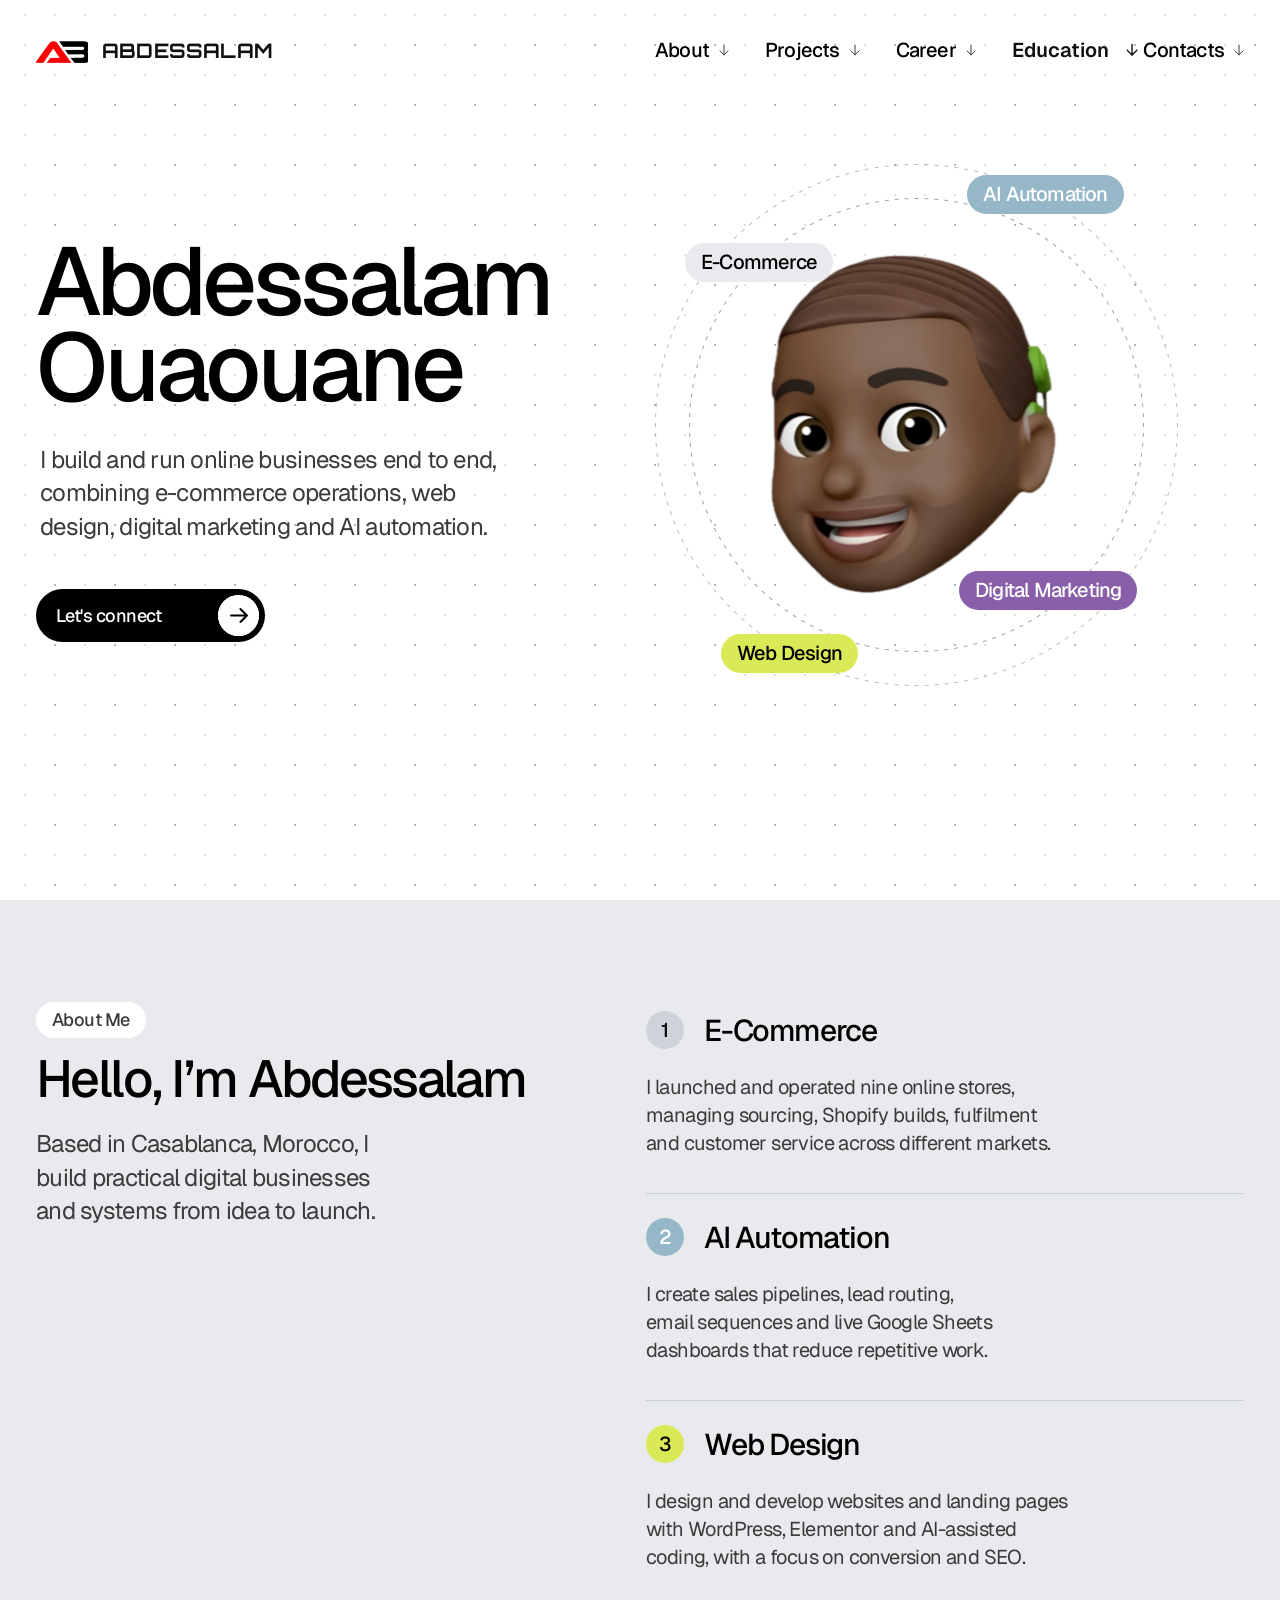
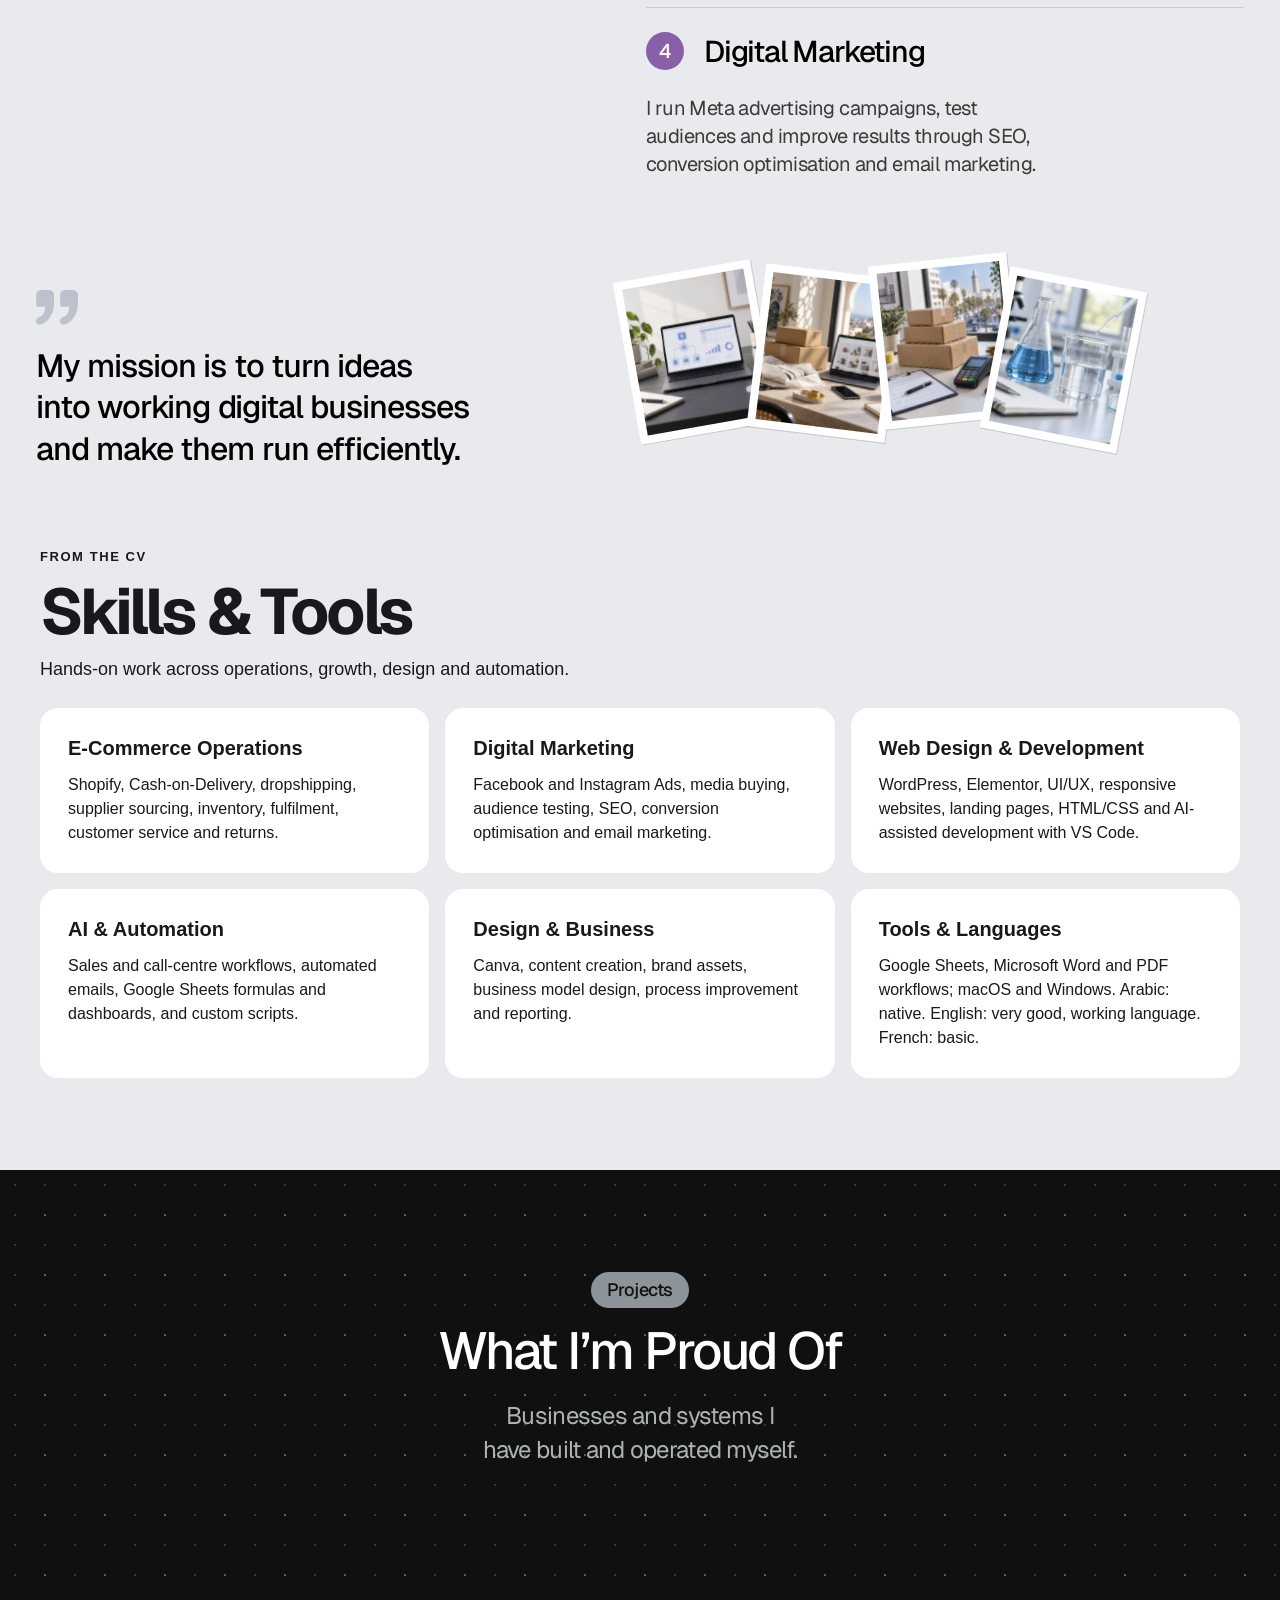
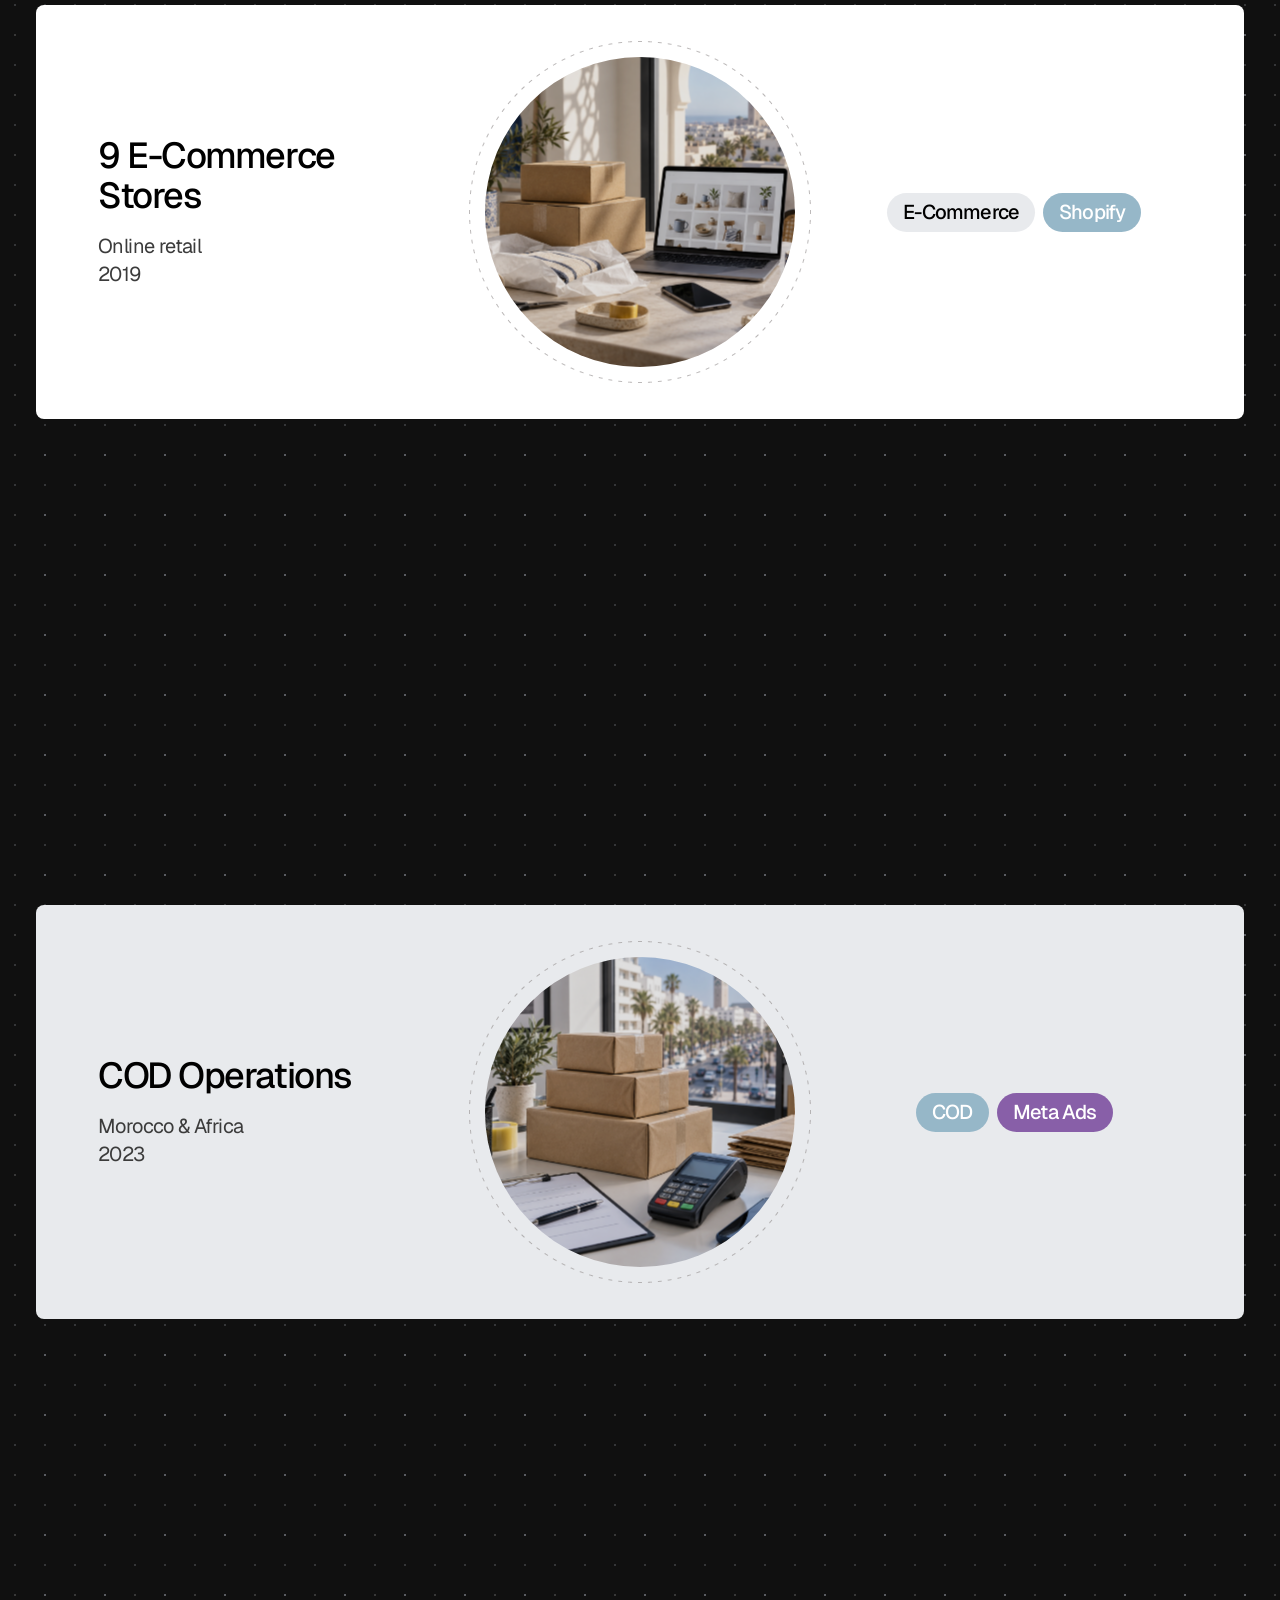
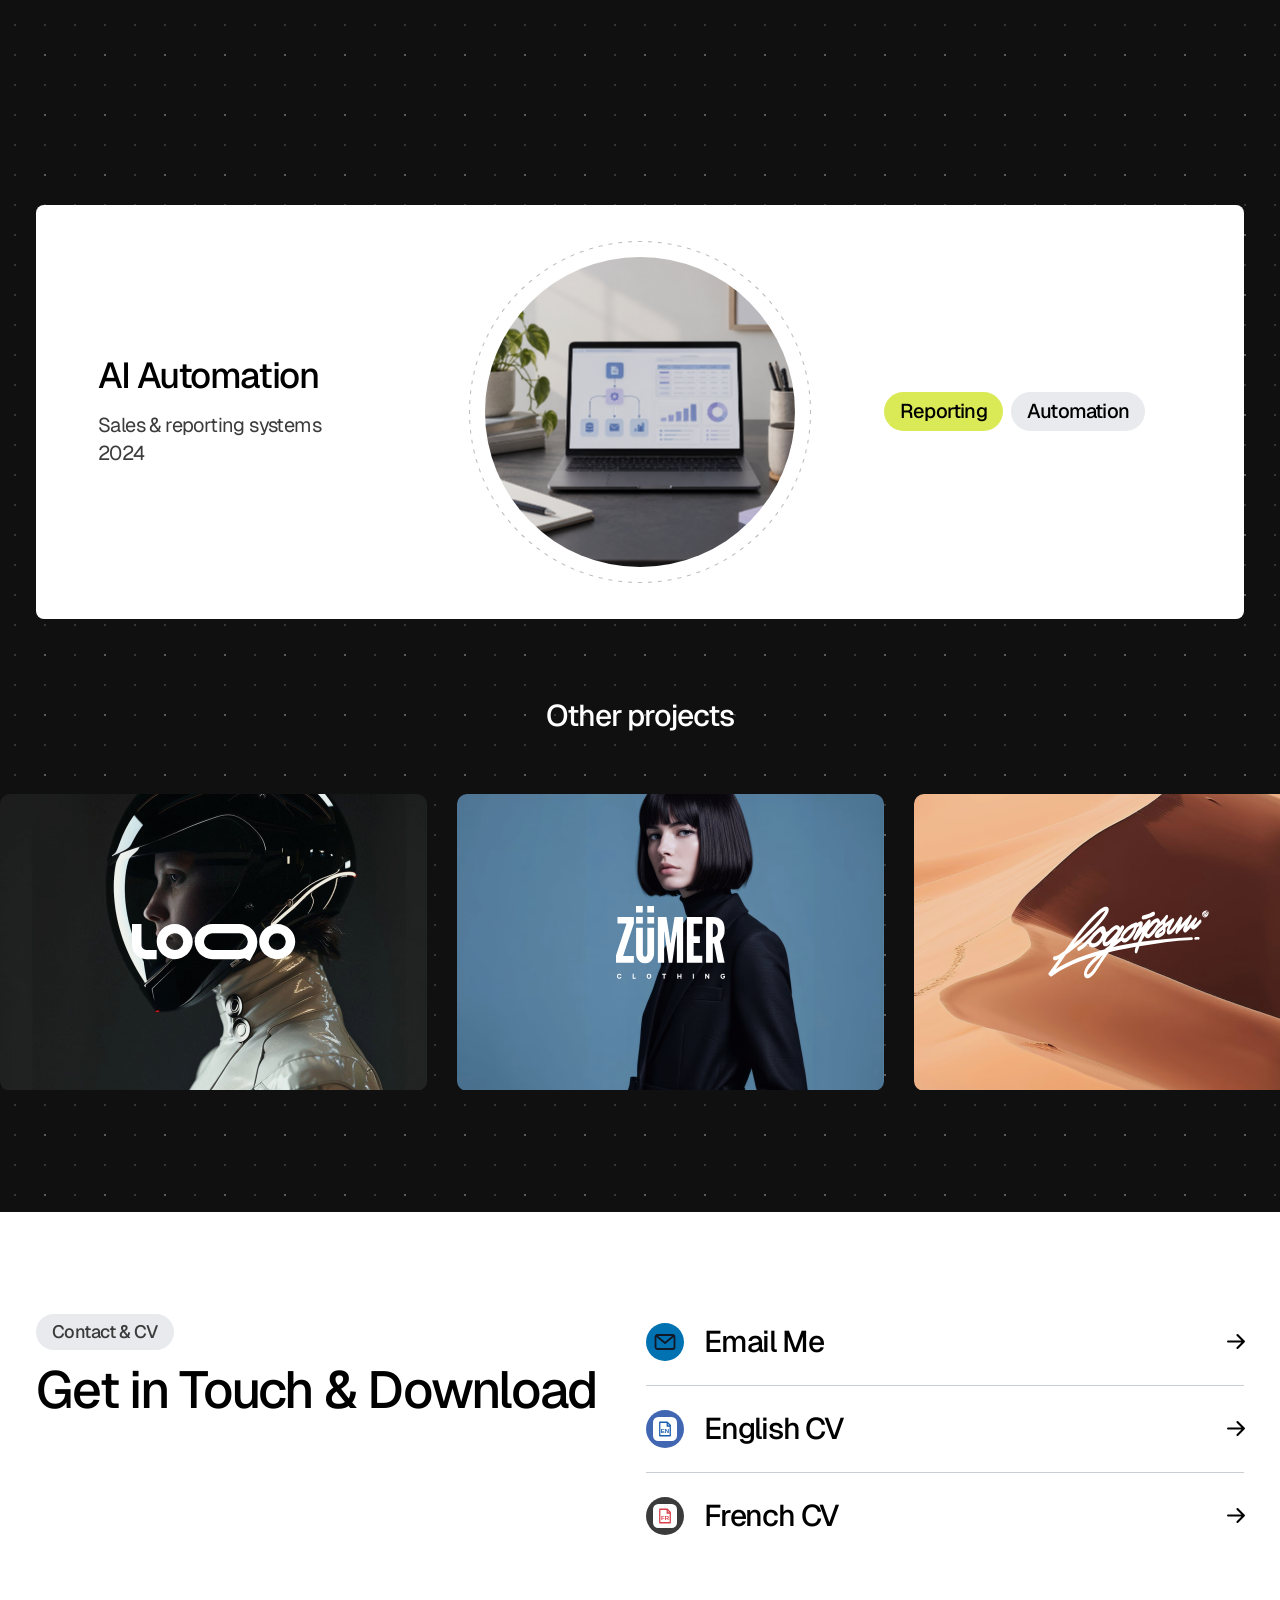
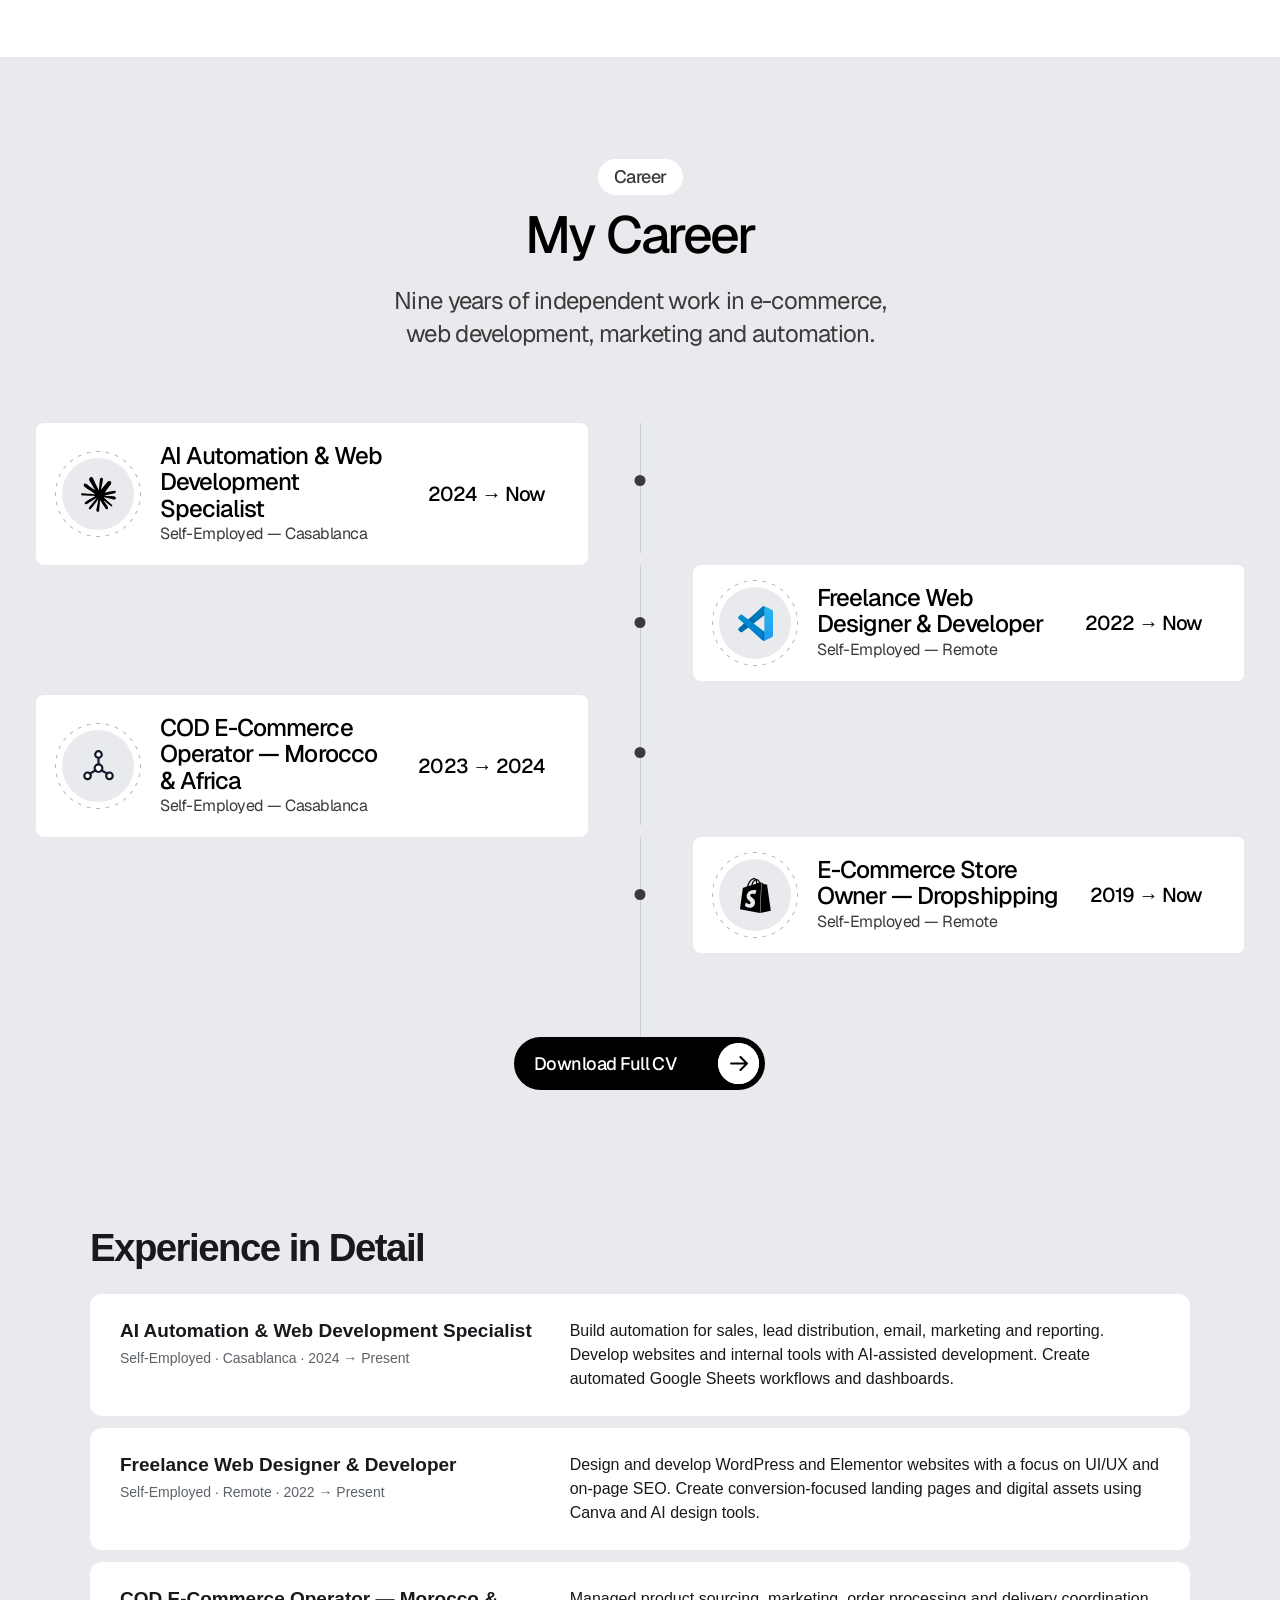
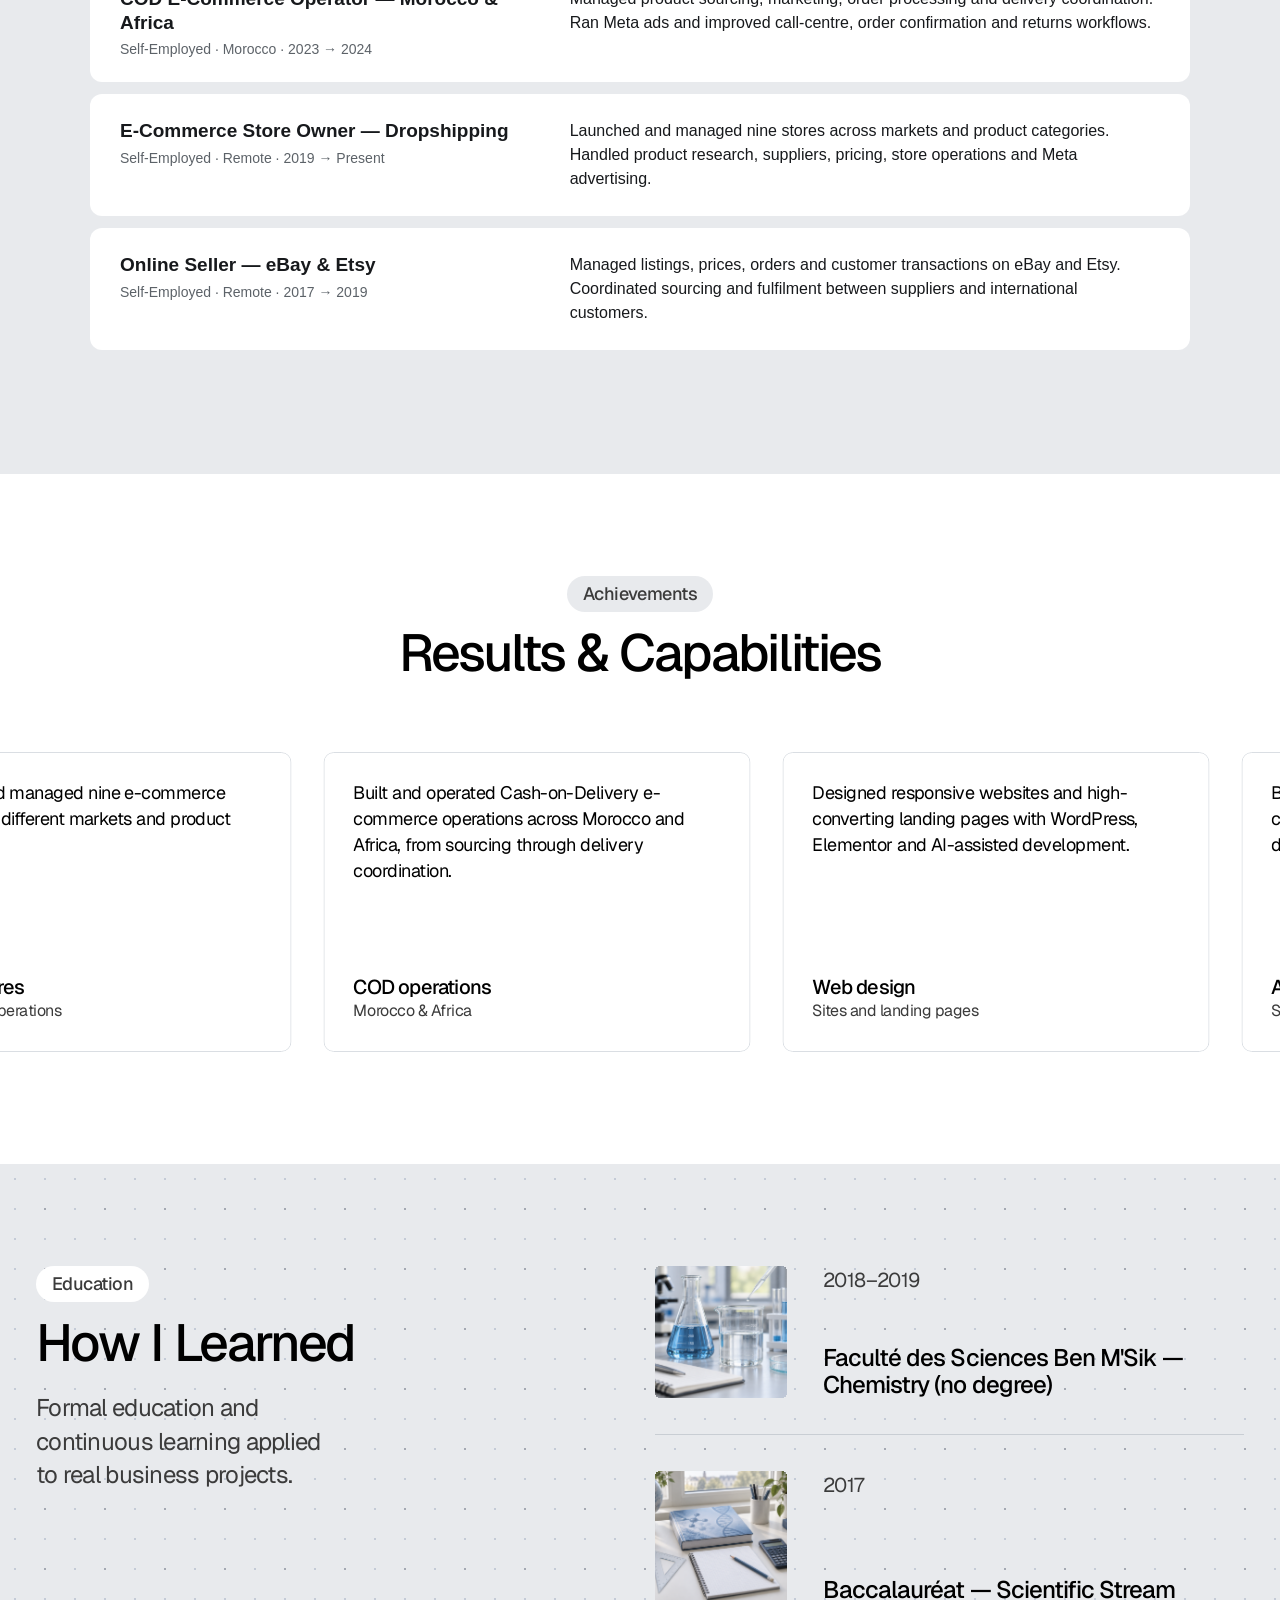
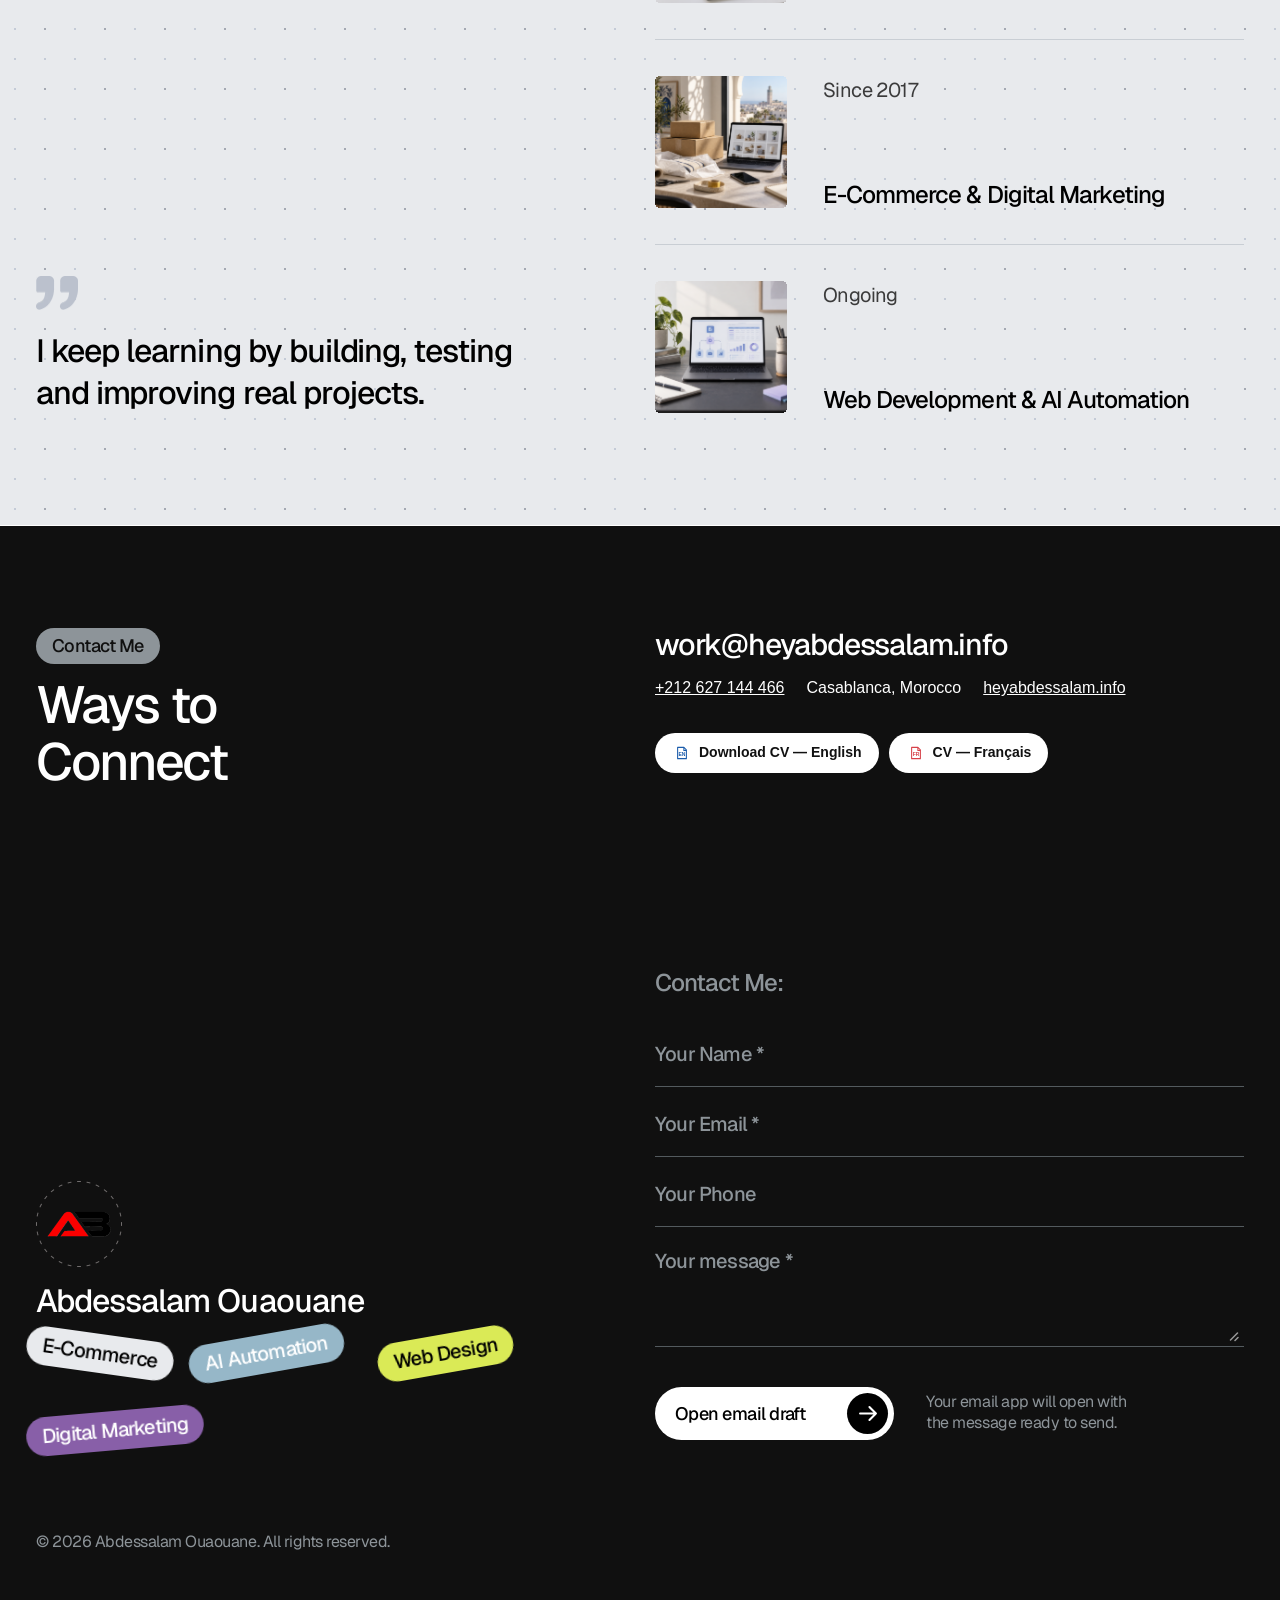
==== commit cc6cde9a: "Self-contain assets: extract prolens images and fonts locally" ====
--- a/index.html
+++ b/index.html
@@ -39,7 +39,7 @@
             font-style: normal;
             font-weight: 400;
             font-display: swap;
-            src: url(https://fonts.gstatic.com/s/geist/v4/gyByhwUxId8gMEwYGFWfOw.woff2) format('woff2');
+            src: url(assets/fonts/gyByhwUxId8gMEwYGFWfOw.woff2) format('woff2');
             unicode-range: U+0301, U+0400-045F, U+0490-0491, U+04B0-04B1, U+2116;
         }
 
@@ -50,7 +50,7 @@
             font-style: normal;
             font-weight: 400;
             font-display: swap;
-            src: url(https://fonts.gstatic.com/s/geist/v4/gyByhwUxId8gMEwSGFWfOw.woff2) format('woff2');
+            src: url(assets/fonts/gyByhwUxId8gMEwSGFWfOw.woff2) format('woff2');
             unicode-range: U+0100-02BA, U+02BD-02C5, U+02C7-02CC, U+02CE-02D7, U+02DD-02FF, U+0304, U+0308, U+0329, U+1D00-1DBF, U+1E00-1E9F, U+1EF2-1EFF, U+2020, U+20A0-20AB, U+20AD-20C0, U+2113, U+2C60-2C7F, U+A720-A7FF;
         }
 
@@ -61,7 +61,7 @@
             font-style: normal;
             font-weight: 400;
             font-display: swap;
-            src: url(prolens.framer.website/fonts.gstatic.com/s/geist/v4/gyByhwUxId8gMEwcGFU.woff2) format('woff2');
+            src: url(assets/prolens/gyByhwUxId8gMEwcGFU.woff2) format('woff2');
             unicode-range: U+0000-00FF, U+0131, U+0152-0153, U+02BB-02BC, U+02C6, U+02DA, U+02DC, U+0304, U+0308, U+0329, U+2000-206F, U+20AC, U+2122, U+2191, U+2193, U+2212, U+2215, U+FEFF, U+FFFD;
         }
 
@@ -72,7 +72,7 @@
             font-style: normal;
             font-weight: 500;
             font-display: swap;
-            src: url(https://fonts.gstatic.com/s/geist/v4/gyByhwUxId8gMEwYGFWfOw.woff2) format('woff2');
+            src: url(assets/fonts/gyByhwUxId8gMEwYGFWfOw.woff2) format('woff2');
             unicode-range: U+0301, U+0400-045F, U+0490-0491, U+04B0-04B1, U+2116;
         }
 
@@ -83,7 +83,7 @@
             font-style: normal;
             font-weight: 500;
             font-display: swap;
-            src: url(https://fonts.gstatic.com/s/geist/v4/gyByhwUxId8gMEwSGFWfOw.woff2) format('woff2');
+            src: url(assets/fonts/gyByhwUxId8gMEwSGFWfOw.woff2) format('woff2');
             unicode-range: U+0100-02BA, U+02BD-02C5, U+02C7-02CC, U+02CE-02D7, U+02DD-02FF, U+0304, U+0308, U+0329, U+1D00-1DBF, U+1E00-1E9F, U+1EF2-1EFF, U+2020, U+20A0-20AB, U+20AD-20C0, U+2113, U+2C60-2C7F, U+A720-A7FF;
         }
 
@@ -94,7 +94,7 @@
             font-style: normal;
             font-weight: 500;
             font-display: swap;
-            src: url(prolens.framer.website/fonts.gstatic.com/s/geist/v4/gyByhwUxId8gMEwcGFU.woff2) format('woff2');
+            src: url(assets/prolens/gyByhwUxId8gMEwcGFU.woff2) format('woff2');
             unicode-range: U+0000-00FF, U+0131, U+0152-0153, U+02BB-02BC, U+02C6, U+02DA, U+02DC, U+0304, U+0308, U+0329, U+2000-206F, U+20AC, U+2122, U+2191, U+2193, U+2212, U+2215, U+FEFF, U+FFFD;
         }
 
@@ -105,7 +105,7 @@
             font-style: normal;
             font-weight: 600;
             font-display: swap;
-            src: url(https://fonts.gstatic.com/s/geist/v4/gyByhwUxId8gMEwYGFWfOw.woff2) format('woff2');
+            src: url(assets/fonts/gyByhwUxId8gMEwYGFWfOw.woff2) format('woff2');
             unicode-range: U+0301, U+0400-045F, U+0490-0491, U+04B0-04B1, U+2116;
         }
 
@@ -116,7 +116,7 @@
             font-style: normal;
             font-weight: 600;
             font-display: swap;
-            src: url(https://fonts.gstatic.com/s/geist/v4/gyByhwUxId8gMEwSGFWfOw.woff2) format('woff2');
+            src: url(assets/fonts/gyByhwUxId8gMEwSGFWfOw.woff2) format('woff2');
             unicode-range: U+0100-02BA, U+02BD-02C5, U+02C7-02CC, U+02CE-02D7, U+02DD-02FF, U+0304, U+0308, U+0329, U+1D00-1DBF, U+1E00-1E9F, U+1EF2-1EFF, U+2020, U+20A0-20AB, U+20AD-20C0, U+2113, U+2C60-2C7F, U+A720-A7FF;
         }
 
@@ -127,7 +127,7 @@
             font-style: normal;
             font-weight: 600;
             font-display: swap;
-            src: url(prolens.framer.website/fonts.gstatic.com/s/geist/v4/gyByhwUxId8gMEwcGFU.woff2) format('woff2');
+            src: url(assets/prolens/gyByhwUxId8gMEwcGFU.woff2) format('woff2');
             unicode-range: U+0000-00FF, U+0131, U+0152-0153, U+02BB-02BC, U+02C6, U+02DA, U+02DC, U+0304, U+0308, U+0329, U+2000-206F, U+20AC, U+2122, U+2191, U+2193, U+2212, U+2215, U+FEFF, U+FFFD;
         }
 
@@ -138,7 +138,7 @@
             font-style: normal;
             font-weight: 700;
             font-display: swap;
-            src: url(https://fonts.gstatic.com/s/geist/v4/gyByhwUxId8gMEwYGFWfOw.woff2) format('woff2');
+            src: url(assets/fonts/gyByhwUxId8gMEwYGFWfOw.woff2) format('woff2');
             unicode-range: U+0301, U+0400-045F, U+0490-0491, U+04B0-04B1, U+2116;
         }
 
@@ -149,7 +149,7 @@
             font-style: normal;
             font-weight: 700;
             font-display: swap;
-            src: url(https://fonts.gstatic.com/s/geist/v4/gyByhwUxId8gMEwSGFWfOw.woff2) format('woff2');
+            src: url(assets/fonts/gyByhwUxId8gMEwSGFWfOw.woff2) format('woff2');
             unicode-range: U+0100-02BA, U+02BD-02C5, U+02C7-02CC, U+02CE-02D7, U+02DD-02FF, U+0304, U+0308, U+0329, U+1D00-1DBF, U+1E00-1E9F, U+1EF2-1EFF, U+2020, U+20A0-20AB, U+20AD-20C0, U+2113, U+2C60-2C7F, U+A720-A7FF;
         }
 
@@ -160,13 +160,13 @@
             font-style: normal;
             font-weight: 700;
             font-display: swap;
-            src: url(prolens.framer.website/fonts.gstatic.com/s/geist/v4/gyByhwUxId8gMEwcGFU.woff2) format('woff2');
+            src: url(assets/prolens/gyByhwUxId8gMEwcGFU.woff2) format('woff2');
             unicode-range: U+0000-00FF, U+0131, U+0152-0153, U+02BB-02BC, U+02C6, U+02DA, U+02DC, U+0304, U+0308, U+0329, U+2000-206F, U+20AC, U+2122, U+2191, U+2193, U+2212, U+2215, U+FEFF, U+FFFD;
         }
 
         @font-face {
             font-family: "Inter";
-            src: url("https://framerusercontent.com/assets/5vvr9Vy74if2I6bQbJvbw7SY1pQ.woff2");
+            src: url("assets/fonts/5vvr9Vy74if2I6bQbJvbw7SY1pQ.woff2");
             font-display: swap;
             font-style: normal;
             font-weight: 400;
@@ -175,7 +175,7 @@
 
         @font-face {
             font-family: "Inter";
-            src: url("https://framerusercontent.com/assets/EOr0mi4hNtlgWNn9if640EZzXCo.woff2");
+            src: url("assets/fonts/EOr0mi4hNtlgWNn9if640EZzXCo.woff2");
             font-display: swap;
             font-style: normal;
             font-weight: 400;
@@ -184,7 +184,7 @@
 
         @font-face {
             font-family: "Inter";
-            src: url("https://framerusercontent.com/assets/Y9k9QrlZAqio88Klkmbd8VoMQc.woff2");
+            src: url("assets/fonts/Y9k9QrlZAqio88Klkmbd8VoMQc.woff2");
             font-display: swap;
             font-style: normal;
             font-weight: 400;
@@ -193,7 +193,7 @@
 
         @font-face {
             font-family: "Inter";
-            src: url("https://framerusercontent.com/assets/OYrD2tBIBPvoJXiIHnLoOXnY9M.woff2");
+            src: url("assets/fonts/OYrD2tBIBPvoJXiIHnLoOXnY9M.woff2");
             font-display: swap;
             font-style: normal;
             font-weight: 400;
@@ -202,7 +202,7 @@
 
         @font-face {
             font-family: "Inter";
-            src: url("https://framerusercontent.com/assets/JeYwfuaPfZHQhEG8U5gtPDZ7WQ.woff2");
+            src: url("assets/fonts/JeYwfuaPfZHQhEG8U5gtPDZ7WQ.woff2");
             font-display: swap;
             font-style: normal;
             font-weight: 400;
@@ -211,7 +211,7 @@
 
         @font-face {
             font-family: "Inter";
-            src: url("https://framerusercontent.com/assets/GrgcKwrN6d3Uz8EwcLHZxwEfC4.woff2");
+            src: url("assets/fonts/GrgcKwrN6d3Uz8EwcLHZxwEfC4.woff2");
             font-display: swap;
             font-style: normal;
             font-weight: 400;
@@ -220,7 +220,7 @@
 
         @font-face {
             font-family: "Inter";
-            src: url("https://framerusercontent.com/assets/b6Y37FthZeALduNqHicBT6FutY.woff2");
+            src: url("assets/fonts/b6Y37FthZeALduNqHicBT6FutY.woff2");
             font-display: swap;
             font-style: normal;
             font-weight: 400;
@@ -229,7 +229,7 @@
 
         @font-face {
             font-family: "Inter";
-            src: url("https://framerusercontent.com/assets/mkY5Sgyq51ik0AMrSBwhm9DJg.woff2");
+            src: url("assets/fonts/mkY5Sgyq51ik0AMrSBwhm9DJg.woff2");
             font-style: normal;
             font-weight: 900;
             unicode-range: U+0460-052F, U+1C80-1C88, U+20B4, U+2DE0-2DFF, U+A640-A69F, U+FE2E-FE2F
@@ -237,7 +237,7 @@
 
         @font-face {
             font-family: "Inter";
-            src: url("https://framerusercontent.com/assets/X5hj6qzcHUYv7h1390c8Rhm6550.woff2");
+            src: url("assets/fonts/X5hj6qzcHUYv7h1390c8Rhm6550.woff2");
             font-style: normal;
             font-weight: 900;
             unicode-range: U+0301, U+0400-045F, U+0490-0491, U+04B0-04B1, U+2116
@@ -245,7 +245,7 @@
 
         @font-face {
             font-family: "Inter";
-            src: url("https://framerusercontent.com/assets/gQhNpS3tN86g8RcVKYUUaKt2oMQ.woff2");
+            src: url("assets/fonts/gQhNpS3tN86g8RcVKYUUaKt2oMQ.woff2");
             font-style: normal;
             font-weight: 900;
             unicode-range: U+1F00-1FFF
@@ -253,7 +253,7 @@
 
         @font-face {
             font-family: "Inter";
-            src: url("https://framerusercontent.com/assets/cugnVhSraaRyANCaUtI5FV17wk.woff2");
+            src: url("assets/fonts/cugnVhSraaRyANCaUtI5FV17wk.woff2");
             font-style: normal;
             font-weight: 900;
             unicode-range: U+0370-03FF
@@ -261,7 +261,7 @@
 
         @font-face {
             font-family: "Inter";
-            src: url("https://framerusercontent.com/assets/5HcVoGak8k5agFJSaKa4floXVu0.woff2");
+            src: url("assets/fonts/5HcVoGak8k5agFJSaKa4floXVu0.woff2");
             font-style: normal;
             font-weight: 900;
             unicode-range: U+0100-024F, U+0259, U+1E00-1EFF, U+2020, U+20A0-20AB, U+20AD-20CF, U+2113, U+2C60-2C7F, U+A720-A7FF
@@ -269,7 +269,7 @@
 
         @font-face {
             font-family: "Inter";
-            src: url("https://framerusercontent.com/assets/rZ5DdENNqIdFTIyQQiP5isO7M.woff2");
+            src: url("assets/fonts/rZ5DdENNqIdFTIyQQiP5isO7M.woff2");
             font-style: normal;
             font-weight: 900;
             unicode-range: U+0000-00FF, U+0131, U+0152-0153, U+02BB-02BC, U+02C6, U+02DA, U+02DC, U+2000-206F, U+2070, U+2074-207E, U+2080-208E, U+20AC, U+2122, U+2191, U+2193, U+2212, U+2215, U+FEFF, U+FFFD
@@ -277,7 +277,7 @@
 
         @font-face {
             font-family: "Inter";
-            src: url("https://framerusercontent.com/assets/P2Bw01CtL0b9wqygO0sSVogWbo.woff2");
+            src: url("assets/fonts/P2Bw01CtL0b9wqygO0sSVogWbo.woff2");
             font-style: normal;
             font-weight: 900;
             unicode-range: U+0102-0103, U+0110-0111, U+0128-0129, U+0168-0169, U+01A0-01A1, U+01AF-01B0, U+1EA0-1EF9, U+20AB
@@ -285,7 +285,7 @@
 
         @font-face {
             font-family: "Inter";
-            src: url("https://framerusercontent.com/assets/5A3Ce6C9YYmCjpQx9M4inSaKU.woff2");
+            src: url("assets/fonts/5A3Ce6C9YYmCjpQx9M4inSaKU.woff2");
             font-display: swap;
             font-style: normal;
             font-weight: 500;
@@ -294,7 +294,7 @@
 
         @font-face {
             font-family: "Inter";
-            src: url("https://framerusercontent.com/assets/Qx95Xyt0Ka3SGhinnbXIGpEIyP4.woff2");
+            src: url("assets/fonts/Qx95Xyt0Ka3SGhinnbXIGpEIyP4.woff2");
             font-display: swap;
             font-style: normal;
             font-weight: 500;
@@ -303,7 +303,7 @@
 
         @font-face {
             font-family: "Inter";
-            src: url("https://framerusercontent.com/assets/6mJuEAguuIuMog10gGvH5d3cl8.woff2");
+            src: url("assets/fonts/6mJuEAguuIuMog10gGvH5d3cl8.woff2");
             font-display: swap;
             font-style: normal;
             font-weight: 500;
@@ -312,7 +312,7 @@
 
         @font-face {
             font-family: "Inter";
-            src: url("https://framerusercontent.com/assets/xYYWaj7wCU5zSQH0eXvSaS19wo.woff2");
+            src: url("assets/fonts/xYYWaj7wCU5zSQH0eXvSaS19wo.woff2");
             font-display: swap;
             font-style: normal;
             font-weight: 500;
@@ -321,7 +321,7 @@
 
         @font-face {
             font-family: "Inter";
-            src: url("https://framerusercontent.com/assets/otTaNuNpVK4RbdlT7zDDdKvQBA.woff2");
+            src: url("assets/fonts/otTaNuNpVK4RbdlT7zDDdKvQBA.woff2");
             font-display: swap;
             font-style: normal;
             font-weight: 500;
@@ -330,7 +330,7 @@
 
         @font-face {
             font-family: "Inter";
-            src: url("https://framerusercontent.com/assets/UjlFhCnUjxhNfep4oYBPqnEssyo.woff2");
+            src: url("assets/fonts/UjlFhCnUjxhNfep4oYBPqnEssyo.woff2");
             font-display: swap;
             font-style: normal;
             font-weight: 500;
@@ -339,7 +339,7 @@
 
         @font-face {
             font-family: "Inter";
-            src: url("https://framerusercontent.com/assets/DolVirEGb34pEXEp8t8FQBSK4.woff2");
+            src: url("assets/fonts/DolVirEGb34pEXEp8t8FQBSK4.woff2");
             font-display: swap;
             font-style: normal;
             font-weight: 500;
@@ -348,7 +348,7 @@
 
         @font-face {
             font-family: "Inter";
-            src: url("https://framerusercontent.com/assets/hyOgCu0Xnghbimh0pE8QTvtt2AU.woff2");
+            src: url("assets/fonts/hyOgCu0Xnghbimh0pE8QTvtt2AU.woff2");
             font-display: swap;
             font-style: normal;
             font-weight: 600;
@@ -357,7 +357,7 @@
 
         @font-face {
             font-family: "Inter";
-            src: url("https://framerusercontent.com/assets/NeGmSOXrPBfEFIy5YZeHq17LEDA.woff2");
+            src: url("assets/fonts/NeGmSOXrPBfEFIy5YZeHq17LEDA.woff2");
             font-display: swap;
             font-style: normal;
             font-weight: 600;
@@ -366,7 +366,7 @@
 
         @font-face {
             font-family: "Inter";
-            src: url("https://framerusercontent.com/assets/oYaAX5himiTPYuN8vLWnqBbfD2s.woff2");
+            src: url("assets/fonts/oYaAX5himiTPYuN8vLWnqBbfD2s.woff2");
             font-display: swap;
             font-style: normal;
             font-weight: 600;
@@ -375,7 +375,7 @@
 
         @font-face {
             font-family: "Inter";
-            src: url("https://framerusercontent.com/assets/lEJLP4R0yuCaMCjSXYHtJw72M.woff2");
+            src: url("assets/fonts/lEJLP4R0yuCaMCjSXYHtJw72M.woff2");
             font-display: swap;
             font-style: normal;
             font-weight: 600;
@@ -384,7 +384,7 @@
 
         @font-face {
             font-family: "Inter";
-            src: url("https://framerusercontent.com/assets/cRJyLNuTJR5jbyKzGi33wU9cqIQ.woff2");
+            src: url("assets/fonts/cRJyLNuTJR5jbyKzGi33wU9cqIQ.woff2");
             font-display: swap;
             font-style: normal;
             font-weight: 600;
@@ -393,7 +393,7 @@
 
         @font-face {
             font-family: "Inter";
-            src: url("https://framerusercontent.com/assets/yDtI2UI8XcEg1W2je9XPN3Noo.woff2");
+            src: url("assets/fonts/yDtI2UI8XcEg1W2je9XPN3Noo.woff2");
             font-display: swap;
             font-style: normal;
             font-weight: 600;
@@ -402,7 +402,7 @@
 
         @font-face {
             font-family: "Inter";
-            src: url("https://framerusercontent.com/assets/A0Wcc7NgXMjUuFdquHDrIZpzZw0.woff2");
+            src: url("assets/fonts/A0Wcc7NgXMjUuFdquHDrIZpzZw0.woff2");
             font-display: swap;
             font-style: normal;
             font-weight: 600;
@@ -411,7 +411,7 @@
 
         @font-face {
             font-family: "Inter";
-            src: url("https://framerusercontent.com/assets/DpPBYI0sL4fYLgAkX8KXOPVt7c.woff2");
+            src: url("assets/fonts/DpPBYI0sL4fYLgAkX8KXOPVt7c.woff2");
             font-display: swap;
             font-style: normal;
             font-weight: 700;
@@ -420,7 +420,7 @@
 
         @font-face {
             font-family: "Inter";
-            src: url("https://framerusercontent.com/assets/4RAEQdEOrcnDkhHiiCbJOw92Lk.woff2");
+            src: url("assets/fonts/4RAEQdEOrcnDkhHiiCbJOw92Lk.woff2");
             font-display: swap;
             font-style: normal;
             font-weight: 700;
@@ -429,7 +429,7 @@
 
         @font-face {
             font-family: "Inter";
-            src: url("https://framerusercontent.com/assets/1K3W8DizY3v4emK8Mb08YHxTbs.woff2");
+            src: url("assets/fonts/1K3W8DizY3v4emK8Mb08YHxTbs.woff2");
             font-display: swap;
             font-style: normal;
             font-weight: 700;
@@ -438,7 +438,7 @@
 
         @font-face {
             font-family: "Inter";
-            src: url("https://framerusercontent.com/assets/tUSCtfYVM1I1IchuyCwz9gDdQ.woff2");
+            src: url("assets/fonts/tUSCtfYVM1I1IchuyCwz9gDdQ.woff2");
             font-display: swap;
             font-style: normal;
             font-weight: 700;
@@ -447,7 +447,7 @@
 
         @font-face {
             font-family: "Inter";
-            src: url("https://framerusercontent.com/assets/VgYFWiwsAC5OYxAycRXXvhze58.woff2");
+            src: url("assets/fonts/VgYFWiwsAC5OYxAycRXXvhze58.woff2");
             font-display: swap;
             font-style: normal;
             font-weight: 700;
@@ -456,7 +456,7 @@
 
         @font-face {
             font-family: "Inter";
-            src: url("https://framerusercontent.com/assets/syRNPWzAMIrcJ3wIlPIP43KjQs.woff2");
+            src: url("assets/fonts/syRNPWzAMIrcJ3wIlPIP43KjQs.woff2");
             font-display: swap;
             font-style: normal;
             font-weight: 700;
@@ -465,7 +465,7 @@
 
         @font-face {
             font-family: "Inter";
-            src: url("https://framerusercontent.com/assets/GIryZETIX4IFypco5pYZONKhJIo.woff2");
+            src: url("assets/fonts/GIryZETIX4IFypco5pYZONKhJIo.woff2");
             font-display: swap;
             font-style: normal;
             font-weight: 700;
@@ -474,7 +474,7 @@
 
         @font-face {
             font-family: "Inter";
-            src: url("prolens.framer.website/framerusercontent.com/assets/1ZFS7N918ojhhd0nQWdj3jz4w.woff2");
+            src: url("assets/prolens/1ZFS7N918ojhhd0nQWdj3jz4w.woff2");
             font-display: swap;
             font-style: normal;
             font-weight: 600;
@@ -483,7 +483,7 @@
 
         @font-face {
             font-family: "Inter";
-            src: url("prolens.framer.website/framerusercontent.com/assets/DXD0Q7LSl7HEvDzucnyLnGBHM.woff2");
+            src: url("assets/prolens/DXD0Q7LSl7HEvDzucnyLnGBHM.woff2");
             font-display: swap;
             font-style: normal;
             font-weight: 700;
@@ -492,7 +492,7 @@
 
         @font-face {
             font-family: "Inter";
-            src: url("https://framerusercontent.com/assets/H89BbHkbHDzlxZzxi8uPzTsp90.woff2");
+            src: url("assets/fonts/H89BbHkbHDzlxZzxi8uPzTsp90.woff2");
             font-display: swap;
             font-style: italic;
             font-weight: 700;
@@ -501,7 +501,7 @@
 
         @font-face {
             font-family: "Inter";
-            src: url("https://framerusercontent.com/assets/u6gJwDuwB143kpNK1T1MDKDWkMc.woff2");
+            src: url("assets/fonts/u6gJwDuwB143kpNK1T1MDKDWkMc.woff2");
             font-display: swap;
             font-style: italic;
             font-weight: 700;
@@ -510,7 +510,7 @@
 
         @font-face {
             font-family: "Inter";
-            src: url("https://framerusercontent.com/assets/43sJ6MfOPh1LCJt46OvyDuSbA6o.woff2");
+            src: url("assets/fonts/43sJ6MfOPh1LCJt46OvyDuSbA6o.woff2");
             font-display: swap;
             font-style: italic;
             font-weight: 700;
@@ -519,7 +519,7 @@
 
         @font-face {
             font-family: "Inter";
-            src: url("https://framerusercontent.com/assets/wccHG0r4gBDAIRhfHiOlq6oEkqw.woff2");
+            src: url("assets/fonts/wccHG0r4gBDAIRhfHiOlq6oEkqw.woff2");
             font-display: swap;
             font-style: italic;
             font-weight: 700;
@@ -528,7 +528,7 @@
 
         @font-face {
             font-family: "Inter";
-            src: url("https://framerusercontent.com/assets/WZ367JPwf9bRW6LdTHN8rXgSjw.woff2");
+            src: url("assets/fonts/WZ367JPwf9bRW6LdTHN8rXgSjw.woff2");
             font-display: swap;
             font-style: italic;
             font-weight: 700;
@@ -537,7 +537,7 @@
 
         @font-face {
             font-family: "Inter";
-            src: url("https://framerusercontent.com/assets/QxmhnWTzLtyjIiZcfaLIJ8EFBXU.woff2");
+            src: url("assets/fonts/QxmhnWTzLtyjIiZcfaLIJ8EFBXU.woff2");
             font-display: swap;
             font-style: italic;
             font-weight: 700;
@@ -546,7 +546,7 @@
 
         @font-face {
             font-family: "Inter";
-            src: url("https://framerusercontent.com/assets/2A4Xx7CngadFGlVV4xrO06OBHY.woff2");
+            src: url("assets/fonts/2A4Xx7CngadFGlVV4xrO06OBHY.woff2");
             font-display: swap;
             font-style: italic;
             font-weight: 700;
@@ -555,7 +555,7 @@
 
         @font-face {
             font-family: "Inter";
-            src: url("https://framerusercontent.com/assets/vxBnBhH8768IFAXAb4Qf6wQHKs.woff2");
+            src: url("assets/fonts/vxBnBhH8768IFAXAb4Qf6wQHKs.woff2");
             font-display: swap;
             font-style: italic;
             font-weight: 600;
@@ -564,7 +564,7 @@
 
         @font-face {
             font-family: "Inter";
-            src: url("https://framerusercontent.com/assets/zSsEuoJdh8mcFVk976C05ZfQr8.woff2");
+            src: url("assets/fonts/zSsEuoJdh8mcFVk976C05ZfQr8.woff2");
             font-display: swap;
             font-style: italic;
             font-weight: 600;
@@ -573,7 +573,7 @@
 
         @font-face {
             font-family: "Inter";
-            src: url("https://framerusercontent.com/assets/b8ezwLrN7h2AUoPEENcsTMVJ0.woff2");
+            src: url("assets/fonts/b8ezwLrN7h2AUoPEENcsTMVJ0.woff2");
             font-display: swap;
             font-style: italic;
             font-weight: 600;
@@ -582,7 +582,7 @@
 
         @font-face {
             font-family: "Inter";
-            src: url("https://framerusercontent.com/assets/mvNEIBLyHbscgHtwfsByjXUz3XY.woff2");
+            src: url("assets/fonts/mvNEIBLyHbscgHtwfsByjXUz3XY.woff2");
             font-display: swap;
             font-style: italic;
             font-weight: 600;
@@ -591,7 +591,7 @@
 
         @font-face {
             font-family: "Inter";
-            src: url("https://framerusercontent.com/assets/6FI2EneKzM3qBy5foOZXey7coCA.woff2");
+            src: url("assets/fonts/6FI2EneKzM3qBy5foOZXey7coCA.woff2");
             font-display: swap;
             font-style: italic;
             font-weight: 600;
@@ -600,7 +600,7 @@
 
         @font-face {
             font-family: "Inter";
-            src: url("https://framerusercontent.com/assets/qrVgiXNd6RuQjETYQiVQ9nqCk.woff2");
+            src: url("assets/fonts/qrVgiXNd6RuQjETYQiVQ9nqCk.woff2");
             font-display: swap;
             font-style: italic;
             font-weight: 600;
@@ -609,7 +609,7 @@
 
         @font-face {
             font-family: "Inter";
-            src: url("https://framerusercontent.com/assets/NHHeAKJVP0ZWHk5YZnQQChIsBM.woff2");
+            src: url("assets/fonts/NHHeAKJVP0ZWHk5YZnQQChIsBM.woff2");
             font-display: swap;
             font-style: italic;
             font-weight: 600;
@@ -618,7 +618,7 @@
 
         @font-face {
             font-family: "Inter";
-            src: url("https://framerusercontent.com/assets/d3tHnaQIAeqiE5hGcRw4mmgWYU.woff2");
+            src: url("assets/fonts/d3tHnaQIAeqiE5hGcRw4mmgWYU.woff2");
             font-display: swap;
             font-style: normal;
             font-weight: 500;
@@ -627,7 +627,7 @@
 
         @font-face {
             font-family: "Inter";
-            src: url("https://framerusercontent.com/assets/khkJkwSL66WFg8SX6Wa726c.woff2");
+            src: url("assets/fonts/khkJkwSL66WFg8SX6Wa726c.woff2");
             font-display: swap;
             font-style: italic;
             font-weight: 500;
@@ -636,7 +636,7 @@
 
         @font-face {
             font-family: "Inter";
-            src: url("https://framerusercontent.com/assets/0E7IMbDzcGABpBwwqNEt60wU0w.woff2");
+            src: url("assets/fonts/0E7IMbDzcGABpBwwqNEt60wU0w.woff2");
             font-display: swap;
             font-style: italic;
             font-weight: 500;
@@ -645,7 +645,7 @@
 
         @font-face {
             font-family: "Inter";
-            src: url("https://framerusercontent.com/assets/NTJ0nQgIF0gcDelS14zQ9NR9Q.woff2");
+            src: url("assets/fonts/NTJ0nQgIF0gcDelS14zQ9NR9Q.woff2");
             font-display: swap;
             font-style: italic;
             font-weight: 500;
@@ -654,7 +654,7 @@
 
         @font-face {
             font-family: "Inter";
-            src: url("https://framerusercontent.com/assets/QrcNhgEPfRl0LS8qz5Ln8olanl8.woff2");
+            src: url("assets/fonts/QrcNhgEPfRl0LS8qz5Ln8olanl8.woff2");
             font-display: swap;
             font-style: italic;
             font-weight: 500;
@@ -663,7 +663,7 @@
 
         @font-face {
             font-family: "Inter";
-            src: url("https://framerusercontent.com/assets/JEXmejW8mXOYMtt0hyRg811kHac.woff2");
+            src: url("assets/fonts/JEXmejW8mXOYMtt0hyRg811kHac.woff2");
             font-display: swap;
             font-style: italic;
             font-weight: 500;
@@ -672,7 +672,7 @@
 
         @font-face {
             font-family: "Inter";
-            src: url("https://framerusercontent.com/assets/ksvR4VsLksjpSwnC2fPgHRNMw.woff2");
+            src: url("assets/fonts/ksvR4VsLksjpSwnC2fPgHRNMw.woff2");
             font-display: swap;
             font-style: italic;
             font-weight: 500;
@@ -681,7 +681,7 @@
 
         @font-face {
             font-family: "Inter";
-            src: url("https://framerusercontent.com/assets/uy9s0iWuxiNnVt8EpTI3gzohpwo.woff2");
+            src: url("assets/fonts/uy9s0iWuxiNnVt8EpTI3gzohpwo.woff2");
             font-display: swap;
             font-style: italic;
             font-weight: 500;
@@ -706,7 +706,6 @@
             size-adjust: 107.89%
         }
     </style>
-    <link href="https://fonts.gstatic.com" rel="preconnect" crossorigin>
     <meta name="robots" content="max-image-preview:large">
     <link rel="canonical" href="https://heyabdessalam.info/">
     <meta property="og:url" content="https://heyabdessalam.info/">
@@ -9522,7 +9521,7 @@
                 <main class="framer-1ibjkv9" data-framer-name="Main">
                     <div class="ssr-variant hidden-14yc3qj hidden-rwx1v8">
                         <section as="section" class="framer-sw4sky" data-framer-name="Hero" id="home" style="will-change:transform;opacity:1;transform:none">
-                            <div data-framer-background-image-wrapper="true" style="position:absolute;border-radius:inherit;corner-shape:inherit;top:0;right:0;bottom:0;left:0;background-image:url(prolens.framer.website/framerusercontent.com/images/KNGnAQV1u3GmOl5ynSzUnVj6w.png?width=120&amp;height=120);background-repeat:repeat;background-position:center top;border:0;background-size:60px auto"></div>
+                            <div data-framer-background-image-wrapper="true" style="position:absolute;border-radius:inherit;corner-shape:inherit;top:0;right:0;bottom:0;left:0;background-image:url(assets/prolens/KNGnAQV1u3GmOl5ynSzUnVj6w.png?width=120&amp;height=120);background-repeat:repeat;background-position:center top;border:0;background-size:60px auto"></div>
                             <div class="framer-1queasa hidden-rwx1v8 hidden-14yc3qj" data-framer-name="-gap-"></div>
                             <div class="framer-9da0vr" data-framer-name="All info">
                                 <div class="framer-asko04" data-framer-name="Main info">
@@ -9568,16 +9567,16 @@
                                             <div class="framer-iqs69y-container" data-framer-appear-id="iqs69y" style="opacity:0.001;transform:none">
                                                 <div class="framer-EsSha framer-1rdvl8r framer-v-1rdvl8r" data-framer-name="Variant 1">
                                                     <div class="framer-1dtwt4q" data-border="true" data-framer-name="Ava5" style="--border-bottom-width:3px;--border-color:rgb(255, 255, 255);--border-left-width:3px;--border-right-width:3px;--border-style:solid;--border-top-width:3px;border-bottom-left-radius:30px;border-bottom-right-radius:30px;border-top-left-radius:30px;border-top-right-radius:30px;transform:translateX(-50%)">
-                                                        <div style="position:absolute;border-radius:inherit;corner-shape:inherit;top:0;right:0;bottom:0;left:0" data-framer-background-image-wrapper="true"><img decoding="async" width="159" height="159" src="prolens.framer.website/framerusercontent.com/images/7i0xNXHp33AuJeqRU3E4Hib17B8.png?width=159&amp;height=159" alt style="display:block;width:100%;height:100%;border-radius:inherit;corner-shape:inherit;object-position:center;object-fit:cover"></div>
+                                                        <div style="position:absolute;border-radius:inherit;corner-shape:inherit;top:0;right:0;bottom:0;left:0" data-framer-background-image-wrapper="true"><img decoding="async" width="159" height="159" src="assets/prolens/7i0xNXHp33AuJeqRU3E4Hib17B8.png?width=159&amp;height=159" alt style="display:block;width:100%;height:100%;border-radius:inherit;corner-shape:inherit;object-position:center;object-fit:cover"></div>
                                                     </div>
                                                     <div class="framer-e8fa18" data-border="true" data-framer-name="Ava4" style="--border-bottom-width:3px;--border-color:rgb(255, 255, 255);--border-left-width:3px;--border-right-width:3px;--border-style:solid;--border-top-width:3px;border-bottom-left-radius:30px;border-bottom-right-radius:30px;border-top-left-radius:30px;border-top-right-radius:30px;transform:translateX(-50%)">
-                                                        <div style="position:absolute;border-radius:inherit;corner-shape:inherit;top:0;right:0;bottom:0;left:0" data-framer-background-image-wrapper="true"><img decoding="async" width="166" height="166" src="prolens.framer.website/framerusercontent.com/images/rrKLf2rDX041AxrWDSQEiOKM4.png?width=166&amp;height=166" alt style="display:block;width:100%;height:100%;border-radius:inherit;corner-shape:inherit;object-position:center;object-fit:cover"></div>
+                                                        <div style="position:absolute;border-radius:inherit;corner-shape:inherit;top:0;right:0;bottom:0;left:0" data-framer-background-image-wrapper="true"><img decoding="async" width="166" height="166" src="assets/prolens/rrKLf2rDX041AxrWDSQEiOKM4.png?width=166&amp;height=166" alt style="display:block;width:100%;height:100%;border-radius:inherit;corner-shape:inherit;object-position:center;object-fit:cover"></div>
                                                     </div>
                                                     <div class="framer-tt6j8u" data-border="true" data-framer-name="Ava3" style="--border-bottom-width:3px;--border-color:rgb(255, 255, 255);--border-left-width:3px;--border-right-width:3px;--border-style:solid;--border-top-width:3px;border-bottom-left-radius:30px;border-bottom-right-radius:30px;border-top-left-radius:30px;border-top-right-radius:30px;transform:translateX(-50%)">
-                                                        <div style="position:absolute;border-radius:inherit;corner-shape:inherit;top:0;right:0;bottom:0;left:0" data-framer-background-image-wrapper="true"><img decoding="async" width="157" height="157" src="prolens.framer.website/framerusercontent.com/images/NGqKbziEvQJLiXadC5uPiUTNWXs.png?width=157&amp;height=157" alt style="display:block;width:100%;height:100%;border-radius:inherit;corner-shape:inherit;object-position:center;object-fit:cover"></div>
+                                                        <div style="position:absolute;border-radius:inherit;corner-shape:inherit;top:0;right:0;bottom:0;left:0" data-framer-background-image-wrapper="true"><img decoding="async" width="157" height="157" src="assets/prolens/NGqKbziEvQJLiXadC5uPiUTNWXs.png?width=157&amp;height=157" alt style="display:block;width:100%;height:100%;border-radius:inherit;corner-shape:inherit;object-position:center;object-fit:cover"></div>
                                                     </div>
                                                     <div class="framer-ly4rgr" data-border="true" data-framer-name="Ava2" style="--border-bottom-width:3px;--border-color:rgb(255, 255, 255);--border-left-width:3px;--border-right-width:3px;--border-style:solid;--border-top-width:3px;border-bottom-left-radius:30px;border-bottom-right-radius:30px;border-top-left-radius:30px;border-top-right-radius:30px;transform:translateX(-50%)">
-                                                        <div style="position:absolute;border-radius:inherit;corner-shape:inherit;top:0;right:0;bottom:0;left:0" data-framer-background-image-wrapper="true"><img decoding="async" width="148" height="148" src="prolens.framer.website/framerusercontent.com/images/bFjBRUrcZ9sylwN6tkORdcZttqA.png?width=148&amp;height=148" alt style="display:block;width:100%;height:100%;border-radius:inherit;corner-shape:inherit;object-position:center;object-fit:cover"></div>
+                                                        <div style="position:absolute;border-radius:inherit;corner-shape:inherit;top:0;right:0;bottom:0;left:0" data-framer-background-image-wrapper="true"><img decoding="async" width="148" height="148" src="assets/prolens/bFjBRUrcZ9sylwN6tkORdcZttqA.png?width=148&amp;height=148" alt style="display:block;width:100%;height:100%;border-radius:inherit;corner-shape:inherit;object-position:center;object-fit:cover"></div>
                                                     </div>
                                                 </div>
                                             </div>
@@ -9645,7 +9644,7 @@
                     </div>
                     <div class="ssr-variant hidden-72rtr7">
                         <section as="section" class="framer-sw4sky" data-framer-name="Hero" id="home" style="opacity:1;transform:none">
-                            <div data-framer-background-image-wrapper="true" style="position:absolute;border-radius:inherit;corner-shape:inherit;top:0;right:0;bottom:0;left:0;background-image:url(prolens.framer.website/framerusercontent.com/images/KNGnAQV1u3GmOl5ynSzUnVj6w.png?width=120&amp;height=120);background-repeat:repeat;background-position:center top;border:0;background-size:60px auto"></div>
+                            <div data-framer-background-image-wrapper="true" style="position:absolute;border-radius:inherit;corner-shape:inherit;top:0;right:0;bottom:0;left:0;background-image:url(assets/prolens/KNGnAQV1u3GmOl5ynSzUnVj6w.png?width=120&amp;height=120);background-repeat:repeat;background-position:center top;border:0;background-size:60px auto"></div>
                             <div class="framer-1queasa hidden-rwx1v8 hidden-14yc3qj" data-framer-name="-gap-"></div>
                             <div class="framer-9da0vr" data-framer-name="All info">
                                 <div class="framer-asko04" data-framer-name="Main info">
@@ -9691,16 +9690,16 @@
                                             <div class="framer-iqs69y-container" data-framer-appear-id="iqs69y" style="opacity:0.001;transform:none">
                                                 <div class="framer-EsSha framer-1rdvl8r framer-v-1rdvl8r" data-framer-name="Variant 1">
                                                     <div class="framer-1dtwt4q" data-border="true" data-framer-name="Ava5" style="--border-bottom-width:3px;--border-color:rgb(255, 255, 255);--border-left-width:3px;--border-right-width:3px;--border-style:solid;--border-top-width:3px;border-bottom-left-radius:30px;border-bottom-right-radius:30px;border-top-left-radius:30px;border-top-right-radius:30px;transform:translateX(-50%)">
-                                                        <div style="position:absolute;border-radius:inherit;corner-shape:inherit;top:0;right:0;bottom:0;left:0" data-framer-background-image-wrapper="true"><img decoding="async" width="159" height="159" src="prolens.framer.website/framerusercontent.com/images/7i0xNXHp33AuJeqRU3E4Hib17B8.png?width=159&amp;height=159" alt style="display:block;width:100%;height:100%;border-radius:inherit;corner-shape:inherit;object-position:center;object-fit:cover"></div>
+                                                        <div style="position:absolute;border-radius:inherit;corner-shape:inherit;top:0;right:0;bottom:0;left:0" data-framer-background-image-wrapper="true"><img decoding="async" width="159" height="159" src="assets/prolens/7i0xNXHp33AuJeqRU3E4Hib17B8.png?width=159&amp;height=159" alt style="display:block;width:100%;height:100%;border-radius:inherit;corner-shape:inherit;object-position:center;object-fit:cover"></div>
                                                     </div>
                                                     <div class="framer-e8fa18" data-border="true" data-framer-name="Ava4" style="--border-bottom-width:3px;--border-color:rgb(255, 255, 255);--border-left-width:3px;--border-right-width:3px;--border-style:solid;--border-top-width:3px;border-bottom-left-radius:30px;border-bottom-right-radius:30px;border-top-left-radius:30px;border-top-right-radius:30px;transform:translateX(-50%)">
-                                                        <div style="position:absolute;border-radius:inherit;corner-shape:inherit;top:0;right:0;bottom:0;left:0" data-framer-background-image-wrapper="true"><img decoding="async" width="166" height="166" src="prolens.framer.website/framerusercontent.com/images/rrKLf2rDX041AxrWDSQEiOKM4.png?width=166&amp;height=166" alt style="display:block;width:100%;height:100%;border-radius:inherit;corner-shape:inherit;object-position:center;object-fit:cover"></div>
+                                                        <div style="position:absolute;border-radius:inherit;corner-shape:inherit;top:0;right:0;bottom:0;left:0" data-framer-background-image-wrapper="true"><img decoding="async" width="166" height="166" src="assets/prolens/rrKLf2rDX041AxrWDSQEiOKM4.png?width=166&amp;height=166" alt style="display:block;width:100%;height:100%;border-radius:inherit;corner-shape:inherit;object-position:center;object-fit:cover"></div>
                                                     </div>
                                                     <div class="framer-tt6j8u" data-border="true" data-framer-name="Ava3" style="--border-bottom-width:3px;--border-color:rgb(255, 255, 255);--border-left-width:3px;--border-right-width:3px;--border-style:solid;--border-top-width:3px;border-bottom-left-radius:30px;border-bottom-right-radius:30px;border-top-left-radius:30px;border-top-right-radius:30px;transform:translateX(-50%)">
-                                                        <div style="position:absolute;border-radius:inherit;corner-shape:inherit;top:0;right:0;bottom:0;left:0" data-framer-background-image-wrapper="true"><img decoding="async" width="157" height="157" src="prolens.framer.website/framerusercontent.com/images/NGqKbziEvQJLiXadC5uPiUTNWXs.png?width=157&amp;height=157" alt style="display:block;width:100%;height:100%;border-radius:inherit;corner-shape:inherit;object-position:center;object-fit:cover"></div>
+                                                        <div style="position:absolute;border-radius:inherit;corner-shape:inherit;top:0;right:0;bottom:0;left:0" data-framer-background-image-wrapper="true"><img decoding="async" width="157" height="157" src="assets/prolens/NGqKbziEvQJLiXadC5uPiUTNWXs.png?width=157&amp;height=157" alt style="display:block;width:100%;height:100%;border-radius:inherit;corner-shape:inherit;object-position:center;object-fit:cover"></div>
                                                     </div>
                                                     <div class="framer-ly4rgr" data-border="true" data-framer-name="Ava2" style="--border-bottom-width:3px;--border-color:rgb(255, 255, 255);--border-left-width:3px;--border-right-width:3px;--border-style:solid;--border-top-width:3px;border-bottom-left-radius:30px;border-bottom-right-radius:30px;border-top-left-radius:30px;border-top-right-radius:30px;transform:translateX(-50%)">
-                                                        <div style="position:absolute;border-radius:inherit;corner-shape:inherit;top:0;right:0;bottom:0;left:0" data-framer-background-image-wrapper="true"><img decoding="async" width="148" height="148" src="prolens.framer.website/framerusercontent.com/images/bFjBRUrcZ9sylwN6tkORdcZttqA.png?width=148&amp;height=148" alt style="display:block;width:100%;height:100%;border-radius:inherit;corner-shape:inherit;object-position:center;object-fit:cover"></div>
+                                                        <div style="position:absolute;border-radius:inherit;corner-shape:inherit;top:0;right:0;bottom:0;left:0" data-framer-background-image-wrapper="true"><img decoding="async" width="148" height="148" src="assets/prolens/bFjBRUrcZ9sylwN6tkORdcZttqA.png?width=148&amp;height=148" alt style="display:block;width:100%;height:100%;border-radius:inherit;corner-shape:inherit;object-position:center;object-fit:cover"></div>
                                                     </div>
                                                 </div>
                                             </div>
@@ -9805,7 +9804,7 @@
                                     </div>
                                     <div class="framer-cg5wqp" data-framer-appear-id="cg5wqp" data-framer-name="Sign" style="opacity:0.001;transform:none">
                                         <div class="framer-ddtzbi" data-framer-name="Sign - onlinesignatures.net" style="transform:rotate(-5deg)">
-                                            <div style="position:absolute;border-radius:inherit;corner-shape:inherit;top:0;right:0;bottom:0;left:0" data-framer-background-image-wrapper="true"><img decoding="async" loading="lazy" width="410" height="171" src="prolens.framer.website/framerusercontent.com/images/QqiRCHlTqdAIh7WL7Njj12ABbs.png?width=410&amp;height=171" alt style="display:block;width:100%;height:100%;border-radius:inherit;corner-shape:inherit;object-position:center;object-fit:cover"></div>
+                                            <div style="position:absolute;border-radius:inherit;corner-shape:inherit;top:0;right:0;bottom:0;left:0" data-framer-background-image-wrapper="true"><img decoding="async" loading="lazy" width="410" height="171" src="assets/prolens/QqiRCHlTqdAIh7WL7Njj12ABbs.png?width=410&amp;height=171" alt style="display:block;width:100%;height:100%;border-radius:inherit;corner-shape:inherit;object-position:center;object-fit:cover"></div>
                                         </div>
                                     </div>
                                 </div>
@@ -10123,7 +10122,7 @@
                             <div class="framer-1ofjd9y" data-framer-name="Bottom part">
                                 <div class="framer-ydyioq" data-framer-name="Message block">
                                     <div class="framer-1lm8lhb" data-framer-appear-id="1lm8lhb" data-framer-name="&quot;" style="opacity:0.001;transform:none">
-                                        <div style="position:absolute;border-radius:inherit;corner-shape:inherit;top:0;right:0;bottom:0;left:0" data-framer-background-image-wrapper="true"><img decoding="async" loading="lazy" width="84" height="69" src="prolens.framer.website/framerusercontent.com/images/1EzykMIw5TewvtPXGyJ2wS8CIo.png?width=84&amp;height=69" alt style="display:block;width:100%;height:100%;border-radius:inherit;corner-shape:inherit;object-position:center;object-fit:cover"></div>
+                                        <div style="position:absolute;border-radius:inherit;corner-shape:inherit;top:0;right:0;bottom:0;left:0" data-framer-background-image-wrapper="true"><img decoding="async" loading="lazy" width="84" height="69" src="assets/prolens/1EzykMIw5TewvtPXGyJ2wS8CIo.png?width=84&amp;height=69" alt style="display:block;width:100%;height:100%;border-radius:inherit;corner-shape:inherit;object-position:center;object-fit:cover"></div>
                                     </div>
                                     <div class="framer-n9wqhu" data-framer-name="Message">
                                         <div class="ssr-variant hidden-14yc3qj hidden-rwx1v8">
@@ -10194,7 +10193,7 @@
   </div>
 </div></section>
                     <section as="section" class="framer-17mmbpy" data-framer-name="Projects" id="projects">
-                        <div data-framer-background-image-wrapper="true" style="position:absolute;border-radius:inherit;corner-shape:inherit;top:0;right:0;bottom:0;left:0;background-image:url(prolens.framer.website/framerusercontent.com/images/IVR70XJV7vRIiFf5RsXlpuLDkM.png?width=120&amp;height=120);background-repeat:repeat;background-position:left top;border:0;background-size:60px auto"></div>
+                        <div data-framer-background-image-wrapper="true" style="position:absolute;border-radius:inherit;corner-shape:inherit;top:0;right:0;bottom:0;left:0;background-image:url(assets/prolens/IVR70XJV7vRIiFf5RsXlpuLDkM.png?width=120&amp;height=120);background-repeat:repeat;background-position:left top;border:0;background-size:60px auto"></div>
                         <div class="framer-a0kgvb" data-framer-name="Header and description">
                             <div class="framer-but71u" data-framer-name="Head block">
                                 <div class="framer-vjanyx" data-framer-appear-id="vjanyx" data-framer-name="Subheader" style="opacity:0.001;transform:none">
@@ -10258,7 +10257,7 @@
                                         <div class="framer-10gw02c-container" data-framer-appear-id="10gw02c" style="opacity:0.001;transform:none">
                                             <div class="framer-Xl4fd framer-iwuu2y framer-v-iwuu2y" data-framer-name="Desktop" style="height:100%;width:100%;border-bottom-left-radius:230px;border-bottom-right-radius:230px;border-top-left-radius:230px;border-top-right-radius:230px">
                                                 <div class="framer-17tlrmc" data-framer-name="Logo">
-                                                    <div style="position:absolute;border-radius:inherit;corner-shape:inherit;top:0;right:0;bottom:0;left:0" data-framer-background-image-wrapper="true"><img decoding="async" loading="lazy" width="62" height="40" src="https://framerusercontent.com/images/vmtAmBvOlv7MadYyz3Dl2R3kZM.svg?width=62&amp;height=40" alt style="display:block;width:100%;height:100%;border-radius:inherit;corner-shape:inherit;object-position:center;object-fit:contain"></div>
+                                                    <div style="position:absolute;border-radius:inherit;corner-shape:inherit;top:0;right:0;bottom:0;left:0" data-framer-background-image-wrapper="true"><img decoding="async" loading="lazy" width="62" height="40" src="assets/prolens/vmtAmBvOlv7MadYyz3Dl2R3kZM.svg?width=62&amp;height=40" alt style="display:block;width:100%;height:100%;border-radius:inherit;corner-shape:inherit;object-position:center;object-fit:contain"></div>
                                                 </div>
                                                 <div class="framer-146cdwl" data-framer-name="Overlay black" style="background-color:var(--token-2d80eb07-17bf-4706-97f4-6321ea62994c, rgb(0, 0, 0));border-bottom-left-radius:8px;border-bottom-right-radius:8px;border-top-left-radius:8px;border-top-right-radius:8px;opacity:0.1"></div>
                                                 <div class="framer-16gg95n" data-framer-name="Image" style="will-change:transform;opacity:1;transform:scale(1.1)">
@@ -10340,7 +10339,7 @@
                                         <div class="framer-lruw4d-container">
                                             <div class="framer-Xl4fd framer-iwuu2y framer-v-iwuu2y" data-framer-name="Desktop" style="height:100%;width:100%;border-bottom-left-radius:230px;border-bottom-right-radius:230px;border-top-left-radius:230px;border-top-right-radius:230px">
                                                 <div class="framer-17tlrmc" data-framer-name="Logo">
-                                                    <div style="position:absolute;border-radius:inherit;corner-shape:inherit;top:0;right:0;bottom:0;left:0" data-framer-background-image-wrapper="true"><img decoding="async" loading="lazy" width="423" height="113" src="https://framerusercontent.com/images/BSHVtVZhnGbfszi8z3aZxQOi4U.svg?width=423&amp;height=113" alt style="display:block;width:100%;height:100%;border-radius:inherit;corner-shape:inherit;object-position:center;object-fit:contain"></div>
+                                                    <div style="position:absolute;border-radius:inherit;corner-shape:inherit;top:0;right:0;bottom:0;left:0" data-framer-background-image-wrapper="true"><img decoding="async" loading="lazy" width="423" height="113" src="assets/prolens/BSHVtVZhnGbfszi8z3aZxQOi4U.svg?width=423&amp;height=113" alt style="display:block;width:100%;height:100%;border-radius:inherit;corner-shape:inherit;object-position:center;object-fit:contain"></div>
                                                 </div>
                                                 <div class="framer-146cdwl" data-framer-name="Overlay black" style="background-color:var(--token-2d80eb07-17bf-4706-97f4-6321ea62994c, rgb(0, 0, 0));border-bottom-left-radius:8px;border-bottom-right-radius:8px;border-top-left-radius:8px;border-top-right-radius:8px;opacity:0.1"></div>
                                                 <div class="framer-16gg95n" data-framer-name="Image" style="will-change:transform;opacity:1;transform:scale(1.1)">
@@ -10354,7 +10353,7 @@
                                         <div class="framer-lruw4d-container">
                                             <div class="framer-Xl4fd framer-iwuu2y framer-v-1455vvj" data-framer-name="Phone" style="height:100%;width:100%;border-bottom-left-radius:230px;border-bottom-right-radius:230px;border-top-left-radius:230px;border-top-right-radius:230px">
                                                 <div class="framer-17tlrmc" data-framer-name="Logo">
-                                                    <div style="position:absolute;border-radius:inherit;corner-shape:inherit;top:0;right:0;bottom:0;left:0" data-framer-background-image-wrapper="true"><img decoding="async" loading="lazy" width="423" height="113" src="https://framerusercontent.com/images/BSHVtVZhnGbfszi8z3aZxQOi4U.svg?width=423&amp;height=113" alt style="display:block;width:100%;height:100%;border-radius:inherit;corner-shape:inherit;object-position:center;object-fit:contain"></div>
+                                                    <div style="position:absolute;border-radius:inherit;corner-shape:inherit;top:0;right:0;bottom:0;left:0" data-framer-background-image-wrapper="true"><img decoding="async" loading="lazy" width="423" height="113" src="assets/prolens/BSHVtVZhnGbfszi8z3aZxQOi4U.svg?width=423&amp;height=113" alt style="display:block;width:100%;height:100%;border-radius:inherit;corner-shape:inherit;object-position:center;object-fit:contain"></div>
                                                 </div>
                                                 <div class="framer-146cdwl" data-framer-name="Overlay black" style="background-color:var(--token-2d80eb07-17bf-4706-97f4-6321ea62994c, rgb(0, 0, 0));border-bottom-left-radius:8px;border-bottom-right-radius:8px;border-top-left-radius:8px;border-top-right-radius:8px;opacity:0.1"></div>
                                                 <div class="framer-16gg95n" data-framer-name="Image" style="will-change:transform;opacity:1;transform:scale(1.1)">
@@ -10436,7 +10435,7 @@
                                         <div class="framer-10p5lnz-container">
                                             <div class="framer-Xl4fd framer-iwuu2y framer-v-iwuu2y" data-framer-name="Desktop" style="height:100%;width:100%;border-bottom-left-radius:230px;border-bottom-right-radius:230px;border-top-left-radius:230px;border-top-right-radius:230px">
                                                 <div class="framer-17tlrmc" data-framer-name="Logo">
-                                                    <div style="position:absolute;border-radius:inherit;corner-shape:inherit;top:0;right:0;bottom:0;left:0" data-framer-background-image-wrapper="true"><img decoding="async" loading="lazy" width="158" height="46" src="https://framerusercontent.com/images/e9W80ngSdhzWJ8WxdW5ziabXY.svg?width=158&amp;height=46" alt style="display:block;width:100%;height:100%;border-radius:inherit;corner-shape:inherit;object-position:center;object-fit:contain"></div>
+                                                    <div style="position:absolute;border-radius:inherit;corner-shape:inherit;top:0;right:0;bottom:0;left:0" data-framer-background-image-wrapper="true"><img decoding="async" loading="lazy" width="158" height="46" src="assets/prolens/e9W80ngSdhzWJ8WxdW5ziabXY.svg?width=158&amp;height=46" alt style="display:block;width:100%;height:100%;border-radius:inherit;corner-shape:inherit;object-position:center;object-fit:contain"></div>
                                                 </div>
                                                 <div class="framer-146cdwl" data-framer-name="Overlay black" style="background-color:var(--token-2d80eb07-17bf-4706-97f4-6321ea62994c, rgb(0, 0, 0));border-bottom-left-radius:8px;border-bottom-right-radius:8px;border-top-left-radius:8px;border-top-right-radius:8px;opacity:0.1"></div>
                                                 <div class="framer-16gg95n" data-framer-name="Image" style="will-change:transform;opacity:1;transform:scale(1.1)">
@@ -10450,7 +10449,7 @@
                                         <div class="framer-10p5lnz-container">
                                             <div class="framer-Xl4fd framer-iwuu2y framer-v-1455vvj" data-framer-name="Phone" style="height:100%;width:100%;border-bottom-left-radius:230px;border-bottom-right-radius:230px;border-top-left-radius:230px;border-top-right-radius:230px">
                                                 <div class="framer-17tlrmc" data-framer-name="Logo">
-                                                    <div style="position:absolute;border-radius:inherit;corner-shape:inherit;top:0;right:0;bottom:0;left:0" data-framer-background-image-wrapper="true"><img decoding="async" loading="lazy" width="158" height="46" src="https://framerusercontent.com/images/e9W80ngSdhzWJ8WxdW5ziabXY.svg?width=158&amp;height=46" alt style="display:block;width:100%;height:100%;border-radius:inherit;corner-shape:inherit;object-position:center;object-fit:contain"></div>
+                                                    <div style="position:absolute;border-radius:inherit;corner-shape:inherit;top:0;right:0;bottom:0;left:0" data-framer-background-image-wrapper="true"><img decoding="async" loading="lazy" width="158" height="46" src="assets/prolens/e9W80ngSdhzWJ8WxdW5ziabXY.svg?width=158&amp;height=46" alt style="display:block;width:100%;height:100%;border-radius:inherit;corner-shape:inherit;object-position:center;object-fit:contain"></div>
                                                 </div>
                                                 <div class="framer-146cdwl" data-framer-name="Overlay black" style="background-color:var(--token-2d80eb07-17bf-4706-97f4-6321ea62994c, rgb(0, 0, 0));border-bottom-left-radius:8px;border-bottom-right-radius:8px;border-top-left-radius:8px;border-top-right-radius:8px;opacity:0.1"></div>
                                                 <div class="framer-16gg95n" data-framer-name="Image" style="will-change:transform;opacity:1;transform:scale(1.1)">
@@ -10509,12 +10508,12 @@
                                         <div class="framer-12fjgtu-container" style="width:427px;height:297px;flex-shrink:0">
                                             <div class="framer-7RQFY framer-1kl2ixu framer-v-1kl2ixu" data-framer-name="Variant 1" style="height:100%;width:100%;will-change:transform;border-bottom-left-radius:10px;border-bottom-right-radius:10px;border-top-left-radius:10px;border-top-right-radius:10px;opacity:1;transform:translateY(30px) scale(0.95)">
                                                 <div class="framer-19t6ljd">
-                                                    <div style="position:absolute;border-radius:inherit;corner-shape:inherit;top:0;right:0;bottom:0;left:0" data-framer-background-image-wrapper="true"><img decoding="async" width="161" height="37" src="prolens.framer.website/framerusercontent.com/images/ljpd3dGQr9hzEvT4ISNsSor4.svg?width=161&amp;height=37" alt style="display:block;width:100%;height:100%;border-radius:inherit;corner-shape:inherit;object-position:center;object-fit:contain"></div>
+                                                    <div style="position:absolute;border-radius:inherit;corner-shape:inherit;top:0;right:0;bottom:0;left:0" data-framer-background-image-wrapper="true"><img decoding="async" width="161" height="37" src="assets/prolens/ljpd3dGQr9hzEvT4ISNsSor4.svg?width=161&amp;height=37" alt style="display:block;width:100%;height:100%;border-radius:inherit;corner-shape:inherit;object-position:center;object-fit:contain"></div>
                                                 </div>
                                                 <div class="framer-1y7co4n" data-framer-name="Overlay black" style="background-color:var(--token-2d80eb07-17bf-4706-97f4-6321ea62994c, rgb(0, 0, 0));border-bottom-left-radius:8px;border-bottom-right-radius:8px;border-top-left-radius:8px;border-top-right-radius:8px;opacity:0.05"></div>
                                                 <div class="framer-cqov47" data-framer-name="Image container" style="border-bottom-left-radius:8px;border-bottom-right-radius:8px;border-top-left-radius:8px;border-top-right-radius:8px">
-                                                    <div style="position:absolute;border-radius:inherit;corner-shape:inherit;top:0;right:0;bottom:0;left:0" data-framer-background-image-wrapper="true"><img decoding="async" width="854" height="594" sizes="(min-width: 1200px) 427px, (min-width: 810px) and (max-width: 1199.98px) 427px, (max-width: 809.98px) 427px" srcset="prolens.framer.website/framerusercontent.com/images/dZEyDOTutKqTkajgGEimf9k7MaU.png?scale-down-to=512&amp;width=854&amp;height=594 512w,prolens.framer.website/framerusercontent.com/images/dZEyDOTutKqTkajgGEimf9k7MaU.png?width=854&amp;height=594 854w"
-                                                            src="prolens.framer.website/framerusercontent.com/images/dZEyDOTutKqTkajgGEimf9k7MaU.png?width=854&amp;height=594" alt style="display:block;width:100%;height:100%;border-radius:inherit;corner-shape:inherit;object-position:center;object-fit:cover"></div>
+                                                    <div style="position:absolute;border-radius:inherit;corner-shape:inherit;top:0;right:0;bottom:0;left:0" data-framer-background-image-wrapper="true"><img decoding="async" width="854" height="594" sizes="(min-width: 1200px) 427px, (min-width: 810px) and (max-width: 1199.98px) 427px, (max-width: 809.98px) 427px" srcset="assets/prolens/dZEyDOTutKqTkajgGEimf9k7MaU.png?scale-down-to=512&amp;width=854&amp;height=594 512w,assets/prolens/dZEyDOTutKqTkajgGEimf9k7MaU.png?width=854&amp;height=594 854w"
+                                                            src="assets/prolens/dZEyDOTutKqTkajgGEimf9k7MaU.png?width=854&amp;height=594" alt style="display:block;width:100%;height:100%;border-radius:inherit;corner-shape:inherit;object-position:center;object-fit:cover"></div>
                                                 </div>
                                             </div>
                                         </div>
@@ -10523,12 +10522,12 @@
                                         <div class="framer-16nvcu1-container" style="width:427px;height:297px;flex-shrink:0">
                                             <div class="framer-7RQFY framer-1kl2ixu framer-v-1kl2ixu" data-framer-name="Variant 1" style="height:100%;width:100%;will-change:transform;border-bottom-left-radius:10px;border-bottom-right-radius:10px;border-top-left-radius:10px;border-top-right-radius:10px;opacity:1;transform:translateY(30px) scale(0.95)">
                                                 <div class="framer-19t6ljd">
-                                                    <div style="position:absolute;border-radius:inherit;corner-shape:inherit;top:0;right:0;bottom:0;left:0" data-framer-background-image-wrapper="true"><img decoding="async" width="116" height="78" src="prolens.framer.website/framerusercontent.com/images/UMwWwKTOTamAIYsKqst0y3b4.svg?width=116&amp;height=78" alt style="display:block;width:100%;height:100%;border-radius:inherit;corner-shape:inherit;object-position:center;object-fit:contain"></div>
+                                                    <div style="position:absolute;border-radius:inherit;corner-shape:inherit;top:0;right:0;bottom:0;left:0" data-framer-background-image-wrapper="true"><img decoding="async" width="116" height="78" src="assets/prolens/UMwWwKTOTamAIYsKqst0y3b4.svg?width=116&amp;height=78" alt style="display:block;width:100%;height:100%;border-radius:inherit;corner-shape:inherit;object-position:center;object-fit:contain"></div>
                                                 </div>
                                                 <div class="framer-1y7co4n" data-framer-name="Overlay black" style="background-color:var(--token-2d80eb07-17bf-4706-97f4-6321ea62994c, rgb(0, 0, 0));border-bottom-left-radius:8px;border-bottom-right-radius:8px;border-top-left-radius:8px;border-top-right-radius:8px;opacity:0.05"></div>
                                                 <div class="framer-cqov47" data-framer-name="Image container" style="border-bottom-left-radius:8px;border-bottom-right-radius:8px;border-top-left-radius:8px;border-top-right-radius:8px">
-                                                    <div style="position:absolute;border-radius:inherit;corner-shape:inherit;top:0;right:0;bottom:0;left:0" data-framer-background-image-wrapper="true"><img decoding="async" width="854" height="594" sizes="(min-width: 1200px) 427px, (min-width: 810px) and (max-width: 1199.98px) 427px, (max-width: 809.98px) 427px" srcset="prolens.framer.website/framerusercontent.com/images/wFKNFcUt7D7KAKJfteqktx1mXM.png?scale-down-to=512&amp;width=854&amp;height=594 512w,prolens.framer.website/framerusercontent.com/images/wFKNFcUt7D7KAKJfteqktx1mXM.png?width=854&amp;height=594 854w"
-                                                            src="prolens.framer.website/framerusercontent.com/images/wFKNFcUt7D7KAKJfteqktx1mXM.png?width=854&amp;height=594" alt style="display:block;width:100%;height:100%;border-radius:inherit;corner-shape:inherit;object-position:center;object-fit:cover"></div>
+                                                    <div style="position:absolute;border-radius:inherit;corner-shape:inherit;top:0;right:0;bottom:0;left:0" data-framer-background-image-wrapper="true"><img decoding="async" width="854" height="594" sizes="(min-width: 1200px) 427px, (min-width: 810px) and (max-width: 1199.98px) 427px, (max-width: 809.98px) 427px" srcset="assets/prolens/wFKNFcUt7D7KAKJfteqktx1mXM.png?scale-down-to=512&amp;width=854&amp;height=594 512w,assets/prolens/wFKNFcUt7D7KAKJfteqktx1mXM.png?width=854&amp;height=594 854w"
+                                                            src="assets/prolens/wFKNFcUt7D7KAKJfteqktx1mXM.png?width=854&amp;height=594" alt style="display:block;width:100%;height:100%;border-radius:inherit;corner-shape:inherit;object-position:center;object-fit:cover"></div>
                                                 </div>
                                             </div>
                                         </div>
@@ -10537,12 +10536,12 @@
                                         <div class="framer-a20re6-container" style="width:427px;height:297px;flex-shrink:0">
                                             <div class="framer-7RQFY framer-1kl2ixu framer-v-1kl2ixu" data-framer-name="Variant 1" style="height:100%;width:100%;will-change:transform;border-bottom-left-radius:10px;border-bottom-right-radius:10px;border-top-left-radius:10px;border-top-right-radius:10px;opacity:1;transform:translateY(30px) scale(0.95)">
                                                 <div class="framer-19t6ljd">
-                                                    <div style="position:absolute;border-radius:inherit;corner-shape:inherit;top:0;right:0;bottom:0;left:0" data-framer-background-image-wrapper="true"><img decoding="async" width="139" height="62" src="prolens.framer.website/framerusercontent.com/images/ppZh7PiVecsk99Tsn7RlFiyyiU.svg?width=139&amp;height=62" alt style="display:block;width:100%;height:100%;border-radius:inherit;corner-shape:inherit;object-position:center;object-fit:contain"></div>
+                                                    <div style="position:absolute;border-radius:inherit;corner-shape:inherit;top:0;right:0;bottom:0;left:0" data-framer-background-image-wrapper="true"><img decoding="async" width="139" height="62" src="assets/prolens/ppZh7PiVecsk99Tsn7RlFiyyiU.svg?width=139&amp;height=62" alt style="display:block;width:100%;height:100%;border-radius:inherit;corner-shape:inherit;object-position:center;object-fit:contain"></div>
                                                 </div>
                                                 <div class="framer-1y7co4n" data-framer-name="Overlay black" style="background-color:var(--token-2d80eb07-17bf-4706-97f4-6321ea62994c, rgb(0, 0, 0));border-bottom-left-radius:8px;border-bottom-right-radius:8px;border-top-left-radius:8px;border-top-right-radius:8px;opacity:0.05"></div>
                                                 <div class="framer-cqov47" data-framer-name="Image container" style="border-bottom-left-radius:8px;border-bottom-right-radius:8px;border-top-left-radius:8px;border-top-right-radius:8px">
-                                                    <div style="position:absolute;border-radius:inherit;corner-shape:inherit;top:0;right:0;bottom:0;left:0" data-framer-background-image-wrapper="true"><img decoding="async" width="854" height="594" sizes="(min-width: 1200px) 427px, (min-width: 810px) and (max-width: 1199.98px) 427px, (max-width: 809.98px) 427px" srcset="prolens.framer.website/framerusercontent.com/images/b0IVyRAs33pyp8htdy27VEvNtE.png?scale-down-to=512&amp;width=854&amp;height=594 512w,prolens.framer.website/framerusercontent.com/images/b0IVyRAs33pyp8htdy27VEvNtE.png?width=854&amp;height=594 854w"
-                                                            src="prolens.framer.website/framerusercontent.com/images/b0IVyRAs33pyp8htdy27VEvNtE.png?width=854&amp;height=594" alt style="display:block;width:100%;height:100%;border-radius:inherit;corner-shape:inherit;object-position:center;object-fit:cover"></div>
+                                                    <div style="position:absolute;border-radius:inherit;corner-shape:inherit;top:0;right:0;bottom:0;left:0" data-framer-background-image-wrapper="true"><img decoding="async" width="854" height="594" sizes="(min-width: 1200px) 427px, (min-width: 810px) and (max-width: 1199.98px) 427px, (max-width: 809.98px) 427px" srcset="assets/prolens/b0IVyRAs33pyp8htdy27VEvNtE.png?scale-down-to=512&amp;width=854&amp;height=594 512w,assets/prolens/b0IVyRAs33pyp8htdy27VEvNtE.png?width=854&amp;height=594 854w"
+                                                            src="assets/prolens/b0IVyRAs33pyp8htdy27VEvNtE.png?width=854&amp;height=594" alt style="display:block;width:100%;height:100%;border-radius:inherit;corner-shape:inherit;object-position:center;object-fit:cover"></div>
                                                 </div>
                                             </div>
                                         </div>
@@ -10551,12 +10550,12 @@
                                         <div class="framer-jlenm3-container" style="width:427px;height:297px;flex-shrink:0">
                                             <div class="framer-7RQFY framer-1kl2ixu framer-v-1kl2ixu" data-framer-name="Variant 1" style="height:100%;width:100%;will-change:transform;border-bottom-left-radius:10px;border-bottom-right-radius:10px;border-top-left-radius:10px;border-top-right-radius:10px;opacity:1;transform:translateY(30px) scale(0.95)">
                                                 <div class="framer-19t6ljd">
-                                                    <div style="position:absolute;border-radius:inherit;corner-shape:inherit;top:0;right:0;bottom:0;left:0" data-framer-background-image-wrapper="true"><img decoding="async" width="91" height="58" src="prolens.framer.website/framerusercontent.com/images/0MtlB6O8ggkf1rH5UD65HJpG6o.svg?width=91&amp;height=58" alt style="display:block;width:100%;height:100%;border-radius:inherit;corner-shape:inherit;object-position:center;object-fit:contain"></div>
+                                                    <div style="position:absolute;border-radius:inherit;corner-shape:inherit;top:0;right:0;bottom:0;left:0" data-framer-background-image-wrapper="true"><img decoding="async" width="91" height="58" src="assets/prolens/0MtlB6O8ggkf1rH5UD65HJpG6o.svg?width=91&amp;height=58" alt style="display:block;width:100%;height:100%;border-radius:inherit;corner-shape:inherit;object-position:center;object-fit:contain"></div>
                                                 </div>
                                                 <div class="framer-1y7co4n" data-framer-name="Overlay black" style="background-color:var(--token-2d80eb07-17bf-4706-97f4-6321ea62994c, rgb(0, 0, 0));border-bottom-left-radius:8px;border-bottom-right-radius:8px;border-top-left-radius:8px;border-top-right-radius:8px;opacity:0.05"></div>
                                                 <div class="framer-cqov47" data-framer-name="Image container" style="border-bottom-left-radius:8px;border-bottom-right-radius:8px;border-top-left-radius:8px;border-top-right-radius:8px">
-                                                    <div style="position:absolute;border-radius:inherit;corner-shape:inherit;top:0;right:0;bottom:0;left:0" data-framer-background-image-wrapper="true"><img decoding="async" width="854" height="594" sizes="(min-width: 1200px) 427px, (min-width: 810px) and (max-width: 1199.98px) 427px, (max-width: 809.98px) 427px" srcset="prolens.framer.website/framerusercontent.com/images/wWvXBPOoYr2ZcCu5oTcoGAEDHu8.png?scale-down-to=512&amp;width=854&amp;height=594 512w,prolens.framer.website/framerusercontent.com/images/wWvXBPOoYr2ZcCu5oTcoGAEDHu8.png?width=854&amp;height=594 854w"
-                                                            src="prolens.framer.website/framerusercontent.com/images/wWvXBPOoYr2ZcCu5oTcoGAEDHu8.png?width=854&amp;height=594" alt style="display:block;width:100%;height:100%;border-radius:inherit;corner-shape:inherit;object-position:center;object-fit:cover"></div>
+                                                    <div style="position:absolute;border-radius:inherit;corner-shape:inherit;top:0;right:0;bottom:0;left:0" data-framer-background-image-wrapper="true"><img decoding="async" width="854" height="594" sizes="(min-width: 1200px) 427px, (min-width: 810px) and (max-width: 1199.98px) 427px, (max-width: 809.98px) 427px" srcset="assets/prolens/wWvXBPOoYr2ZcCu5oTcoGAEDHu8.png?scale-down-to=512&amp;width=854&amp;height=594 512w,assets/prolens/wWvXBPOoYr2ZcCu5oTcoGAEDHu8.png?width=854&amp;height=594 854w"
+                                                            src="assets/prolens/wWvXBPOoYr2ZcCu5oTcoGAEDHu8.png?width=854&amp;height=594" alt style="display:block;width:100%;height:100%;border-radius:inherit;corner-shape:inherit;object-position:center;object-fit:cover"></div>
                                                 </div>
                                             </div>
                                         </div>
@@ -10683,7 +10682,7 @@
                     <div class="framer-dg7vm1-container" style="will-change:transform;opacity:1;transform:none">
                         <div class="framer-oRFTH framer-JZv0I framer-ighdc framer-LXo70 framer-iljuuj framer-v-iljuuj" data-framer-name="Variant 1" style="background-color:var(--token-39255c68-bd55-4d11-8c69-9c4cfd25ed18, rgb(255, 255, 255));width:100%;border-bottom-left-radius:8px;border-bottom-right-radius:8px;border-top-left-radius:8px;border-top-right-radius:8px">
                             <div class="framer-2jv1a2" data-framer-name="Ellipse 17" style="transform:translateY(-50%)">
-                                <div style="position:absolute;border-radius:inherit;corner-shape:inherit;top:0;right:0;bottom:0;left:0" data-framer-background-image-wrapper="true"><img decoding="async" loading="lazy" width="172" height="172" src="prolens.framer.website/framerusercontent.com/images/1g8TdYxWd34UQ0rT18tma1NcSUo.png?width=172&amp;height=172" alt style="display:block;width:100%;height:100%;border-radius:inherit;corner-shape:inherit;object-position:center;object-fit:cover"></div>
+                                <div style="position:absolute;border-radius:inherit;corner-shape:inherit;top:0;right:0;bottom:0;left:0" data-framer-background-image-wrapper="true"><img decoding="async" loading="lazy" width="172" height="172" src="assets/prolens/1g8TdYxWd34UQ0rT18tma1NcSUo.png?width=172&amp;height=172" alt style="display:block;width:100%;height:100%;border-radius:inherit;corner-shape:inherit;object-position:center;object-fit:cover"></div>
                             </div>
                             <div class="framer-1d95sai" data-framer-appear-id="1d95sai" data-framer-name="Project image" style="background-color:var(--token-eaa518fd-13c0-4fc8-8769-8ff7e0d6ea25, rgb(233, 235, 239));will-change:transform;border-bottom-left-radius:230px;border-bottom-right-radius:230px;border-top-left-radius:230px;border-top-right-radius:230px;opacity:0.001;transform:none">
                                 <div class="framer-5cl9qz">
@@ -10716,7 +10715,7 @@
                     <div class="framer-dg7vm1-container" style="will-change:transform;opacity:1;transform:none">
                         <div class="framer-oRFTH framer-JZv0I framer-ighdc framer-LXo70 framer-iljuuj framer-v-hjis6l" data-framer-name="Mobile" style="background-color:var(--token-39255c68-bd55-4d11-8c69-9c4cfd25ed18, rgb(255, 255, 255));width:100%;border-bottom-left-radius:8px;border-bottom-right-radius:8px;border-top-left-radius:8px;border-top-right-radius:8px">
                             <div class="framer-2jv1a2" data-framer-name="Ellipse 17" style="transform:translateX(-50%)">
-                                <div style="position:absolute;border-radius:inherit;corner-shape:inherit;top:0;right:0;bottom:0;left:0" data-framer-background-image-wrapper="true"><img decoding="async" loading="lazy" width="172" height="172" src="prolens.framer.website/framerusercontent.com/images/1g8TdYxWd34UQ0rT18tma1NcSUo.png?width=172&amp;height=172" alt style="display:block;width:100%;height:100%;border-radius:inherit;corner-shape:inherit;object-position:center;object-fit:cover"></div>
+                                <div style="position:absolute;border-radius:inherit;corner-shape:inherit;top:0;right:0;bottom:0;left:0" data-framer-background-image-wrapper="true"><img decoding="async" loading="lazy" width="172" height="172" src="assets/prolens/1g8TdYxWd34UQ0rT18tma1NcSUo.png?width=172&amp;height=172" alt style="display:block;width:100%;height:100%;border-radius:inherit;corner-shape:inherit;object-position:center;object-fit:cover"></div>
                             </div>
                             <div class="framer-1d95sai" data-framer-appear-id="1d95sai" data-framer-name="Project image" style="background-color:var(--token-eaa518fd-13c0-4fc8-8769-8ff7e0d6ea25, rgb(233, 235, 239));will-change:transform;border-bottom-left-radius:230px;border-bottom-right-radius:230px;border-top-left-radius:230px;border-top-right-radius:230px;opacity:0.001;transform:none">
                                 <div class="framer-5cl9qz">
@@ -10749,7 +10748,7 @@
                     <div class="framer-dg7vm1-container" style="will-change:transform;opacity:1;transform:none">
                         <div class="framer-oRFTH framer-JZv0I framer-ighdc framer-LXo70 framer-iljuuj framer-v-1n8f62e" data-framer-name="Tablet" style="background-color:var(--token-39255c68-bd55-4d11-8c69-9c4cfd25ed18, rgb(255, 255, 255));width:100%;border-bottom-left-radius:8px;border-bottom-right-radius:8px;border-top-left-radius:8px;border-top-right-radius:8px">
                             <div class="framer-2jv1a2" data-framer-name="Ellipse 17">
-                                <div style="position:absolute;border-radius:inherit;corner-shape:inherit;top:0;right:0;bottom:0;left:0" data-framer-background-image-wrapper="true"><img decoding="async" loading="lazy" width="172" height="172" src="prolens.framer.website/framerusercontent.com/images/1g8TdYxWd34UQ0rT18tma1NcSUo.png?width=172&amp;height=172" alt style="display:block;width:100%;height:100%;border-radius:inherit;corner-shape:inherit;object-position:center;object-fit:cover"></div>
+                                <div style="position:absolute;border-radius:inherit;corner-shape:inherit;top:0;right:0;bottom:0;left:0" data-framer-background-image-wrapper="true"><img decoding="async" loading="lazy" width="172" height="172" src="assets/prolens/1g8TdYxWd34UQ0rT18tma1NcSUo.png?width=172&amp;height=172" alt style="display:block;width:100%;height:100%;border-radius:inherit;corner-shape:inherit;object-position:center;object-fit:cover"></div>
                             </div>
                             <div class="framer-1d95sai" data-framer-appear-id="1d95sai" data-framer-name="Project image" style="background-color:var(--token-eaa518fd-13c0-4fc8-8769-8ff7e0d6ea25, rgb(233, 235, 239));will-change:transform;border-bottom-left-radius:230px;border-bottom-right-radius:230px;border-top-left-radius:230px;border-top-right-radius:230px;opacity:0.001;transform:none">
                                 <div class="framer-5cl9qz">
@@ -10790,7 +10789,7 @@
                     <div class="framer-1fzwbx-container" style="will-change:transform;opacity:1;transform:none">
                         <div class="framer-oRFTH framer-JZv0I framer-ighdc framer-LXo70 framer-iljuuj framer-v-iljuuj" data-framer-name="Variant 1" style="background-color:var(--token-39255c68-bd55-4d11-8c69-9c4cfd25ed18, rgb(255, 255, 255));width:100%;border-bottom-left-radius:8px;border-bottom-right-radius:8px;border-top-left-radius:8px;border-top-right-radius:8px">
                             <div class="framer-2jv1a2" data-framer-name="Ellipse 17" style="transform:translateY(-50%)">
-                                <div style="position:absolute;border-radius:inherit;corner-shape:inherit;top:0;right:0;bottom:0;left:0" data-framer-background-image-wrapper="true"><img decoding="async" loading="lazy" width="172" height="172" src="prolens.framer.website/framerusercontent.com/images/1g8TdYxWd34UQ0rT18tma1NcSUo.png?width=172&amp;height=172" alt style="display:block;width:100%;height:100%;border-radius:inherit;corner-shape:inherit;object-position:center;object-fit:cover"></div>
+                                <div style="position:absolute;border-radius:inherit;corner-shape:inherit;top:0;right:0;bottom:0;left:0" data-framer-background-image-wrapper="true"><img decoding="async" loading="lazy" width="172" height="172" src="assets/prolens/1g8TdYxWd34UQ0rT18tma1NcSUo.png?width=172&amp;height=172" alt style="display:block;width:100%;height:100%;border-radius:inherit;corner-shape:inherit;object-position:center;object-fit:cover"></div>
                             </div>
                             <div class="framer-1d95sai" data-framer-appear-id="1d95sai" data-framer-name="Project image" style="background-color:var(--token-eaa518fd-13c0-4fc8-8769-8ff7e0d6ea25, rgb(233, 235, 239));will-change:transform;border-bottom-left-radius:230px;border-bottom-right-radius:230px;border-top-left-radius:230px;border-top-right-radius:230px;opacity:0.001;transform:none">
                                 <div class="framer-5cl9qz">
@@ -10823,7 +10822,7 @@
                     <div class="framer-1fzwbx-container" style="will-change:transform;opacity:1;transform:none">
                         <div class="framer-oRFTH framer-JZv0I framer-ighdc framer-LXo70 framer-iljuuj framer-v-hjis6l" data-framer-name="Mobile" style="background-color:var(--token-39255c68-bd55-4d11-8c69-9c4cfd25ed18, rgb(255, 255, 255));width:100%;border-bottom-left-radius:8px;border-bottom-right-radius:8px;border-top-left-radius:8px;border-top-right-radius:8px">
                             <div class="framer-2jv1a2" data-framer-name="Ellipse 17" style="transform:translateX(-50%)">
-                                <div style="position:absolute;border-radius:inherit;corner-shape:inherit;top:0;right:0;bottom:0;left:0" data-framer-background-image-wrapper="true"><img decoding="async" loading="lazy" width="172" height="172" src="prolens.framer.website/framerusercontent.com/images/1g8TdYxWd34UQ0rT18tma1NcSUo.png?width=172&amp;height=172" alt style="display:block;width:100%;height:100%;border-radius:inherit;corner-shape:inherit;object-position:center;object-fit:cover"></div>
+                                <div style="position:absolute;border-radius:inherit;corner-shape:inherit;top:0;right:0;bottom:0;left:0" data-framer-background-image-wrapper="true"><img decoding="async" loading="lazy" width="172" height="172" src="assets/prolens/1g8TdYxWd34UQ0rT18tma1NcSUo.png?width=172&amp;height=172" alt style="display:block;width:100%;height:100%;border-radius:inherit;corner-shape:inherit;object-position:center;object-fit:cover"></div>
                             </div>
                             <div class="framer-1d95sai" data-framer-appear-id="1d95sai" data-framer-name="Project image" style="background-color:var(--token-eaa518fd-13c0-4fc8-8769-8ff7e0d6ea25, rgb(233, 235, 239));will-change:transform;border-bottom-left-radius:230px;border-bottom-right-radius:230px;border-top-left-radius:230px;border-top-right-radius:230px;opacity:0.001;transform:none">
                                 <div class="framer-5cl9qz">
@@ -10856,7 +10855,7 @@
                     <div class="framer-1fzwbx-container" style="will-change:transform;opacity:1;transform:none">
                         <div class="framer-oRFTH framer-JZv0I framer-ighdc framer-LXo70 framer-iljuuj framer-v-1n8f62e" data-framer-name="Tablet" style="background-color:var(--token-39255c68-bd55-4d11-8c69-9c4cfd25ed18, rgb(255, 255, 255));width:100%;border-bottom-left-radius:8px;border-bottom-right-radius:8px;border-top-left-radius:8px;border-top-right-radius:8px">
                             <div class="framer-2jv1a2" data-framer-name="Ellipse 17">
-                                <div style="position:absolute;border-radius:inherit;corner-shape:inherit;top:0;right:0;bottom:0;left:0" data-framer-background-image-wrapper="true"><img decoding="async" loading="lazy" width="172" height="172" src="prolens.framer.website/framerusercontent.com/images/1g8TdYxWd34UQ0rT18tma1NcSUo.png?width=172&amp;height=172" alt style="display:block;width:100%;height:100%;border-radius:inherit;corner-shape:inherit;object-position:center;object-fit:cover"></div>
+                                <div style="position:absolute;border-radius:inherit;corner-shape:inherit;top:0;right:0;bottom:0;left:0" data-framer-background-image-wrapper="true"><img decoding="async" loading="lazy" width="172" height="172" src="assets/prolens/1g8TdYxWd34UQ0rT18tma1NcSUo.png?width=172&amp;height=172" alt style="display:block;width:100%;height:100%;border-radius:inherit;corner-shape:inherit;object-position:center;object-fit:cover"></div>
                             </div>
                             <div class="framer-1d95sai" data-framer-appear-id="1d95sai" data-framer-name="Project image" style="background-color:var(--token-eaa518fd-13c0-4fc8-8769-8ff7e0d6ea25, rgb(233, 235, 239));will-change:transform;border-bottom-left-radius:230px;border-bottom-right-radius:230px;border-top-left-radius:230px;border-top-right-radius:230px;opacity:0.001;transform:none">
                                 <div class="framer-5cl9qz">
@@ -10891,7 +10890,7 @@
                     <div class="framer-18rbm1x-container" style="will-change:transform;opacity:1;transform:none">
                         <div class="framer-oRFTH framer-JZv0I framer-ighdc framer-LXo70 framer-iljuuj framer-v-iljuuj" data-framer-name="Variant 1" style="background-color:var(--token-39255c68-bd55-4d11-8c69-9c4cfd25ed18, rgb(255, 255, 255));width:100%;border-bottom-left-radius:8px;border-bottom-right-radius:8px;border-top-left-radius:8px;border-top-right-radius:8px">
                             <div class="framer-2jv1a2" data-framer-name="Ellipse 17" style="transform:translateY(-50%)">
-                                <div style="position:absolute;border-radius:inherit;corner-shape:inherit;top:0;right:0;bottom:0;left:0" data-framer-background-image-wrapper="true"><img decoding="async" loading="lazy" width="172" height="172" src="prolens.framer.website/framerusercontent.com/images/1g8TdYxWd34UQ0rT18tma1NcSUo.png?width=172&amp;height=172" alt style="display:block;width:100%;height:100%;border-radius:inherit;corner-shape:inherit;object-position:center;object-fit:cover"></div>
+                                <div style="position:absolute;border-radius:inherit;corner-shape:inherit;top:0;right:0;bottom:0;left:0" data-framer-background-image-wrapper="true"><img decoding="async" loading="lazy" width="172" height="172" src="assets/prolens/1g8TdYxWd34UQ0rT18tma1NcSUo.png?width=172&amp;height=172" alt style="display:block;width:100%;height:100%;border-radius:inherit;corner-shape:inherit;object-position:center;object-fit:cover"></div>
                             </div>
                             <div class="framer-1d95sai" data-framer-appear-id="1d95sai" data-framer-name="Project image" style="background-color:var(--token-eaa518fd-13c0-4fc8-8769-8ff7e0d6ea25, rgb(233, 235, 239));will-change:transform;border-bottom-left-radius:230px;border-bottom-right-radius:230px;border-top-left-radius:230px;border-top-right-radius:230px;opacity:0.001;transform:none">
                                 <div class="framer-5cl9qz">
@@ -10924,7 +10923,7 @@
                     <div class="framer-18rbm1x-container" style="will-change:transform;opacity:1;transform:none">
                         <div class="framer-oRFTH framer-JZv0I framer-ighdc framer-LXo70 framer-iljuuj framer-v-hjis6l" data-framer-name="Mobile" style="background-color:var(--token-39255c68-bd55-4d11-8c69-9c4cfd25ed18, rgb(255, 255, 255));width:100%;border-bottom-left-radius:8px;border-bottom-right-radius:8px;border-top-left-radius:8px;border-top-right-radius:8px">
                             <div class="framer-2jv1a2" data-framer-name="Ellipse 17" style="transform:translateX(-50%)">
-                                <div style="position:absolute;border-radius:inherit;corner-shape:inherit;top:0;right:0;bottom:0;left:0" data-framer-background-image-wrapper="true"><img decoding="async" loading="lazy" width="172" height="172" src="prolens.framer.website/framerusercontent.com/images/1g8TdYxWd34UQ0rT18tma1NcSUo.png?width=172&amp;height=172" alt style="display:block;width:100%;height:100%;border-radius:inherit;corner-shape:inherit;object-position:center;object-fit:cover"></div>
+                                <div style="position:absolute;border-radius:inherit;corner-shape:inherit;top:0;right:0;bottom:0;left:0" data-framer-background-image-wrapper="true"><img decoding="async" loading="lazy" width="172" height="172" src="assets/prolens/1g8TdYxWd34UQ0rT18tma1NcSUo.png?width=172&amp;height=172" alt style="display:block;width:100%;height:100%;border-radius:inherit;corner-shape:inherit;object-position:center;object-fit:cover"></div>
                             </div>
                             <div class="framer-1d95sai" data-framer-appear-id="1d95sai" data-framer-name="Project image" style="background-color:var(--token-eaa518fd-13c0-4fc8-8769-8ff7e0d6ea25, rgb(233, 235, 239));will-change:transform;border-bottom-left-radius:230px;border-bottom-right-radius:230px;border-top-left-radius:230px;border-top-right-radius:230px;opacity:0.001;transform:none">
                                 <div class="framer-5cl9qz">
@@ -10957,7 +10956,7 @@
                     <div class="framer-18rbm1x-container" style="will-change:transform;opacity:1;transform:none">
                         <div class="framer-oRFTH framer-JZv0I framer-ighdc framer-LXo70 framer-iljuuj framer-v-1n8f62e" data-framer-name="Tablet" style="background-color:var(--token-39255c68-bd55-4d11-8c69-9c4cfd25ed18, rgb(255, 255, 255));width:100%;border-bottom-left-radius:8px;border-bottom-right-radius:8px;border-top-left-radius:8px;border-top-right-radius:8px">
                             <div class="framer-2jv1a2" data-framer-name="Ellipse 17">
-                                <div style="position:absolute;border-radius:inherit;corner-shape:inherit;top:0;right:0;bottom:0;left:0" data-framer-background-image-wrapper="true"><img decoding="async" loading="lazy" width="172" height="172" src="prolens.framer.website/framerusercontent.com/images/1g8TdYxWd34UQ0rT18tma1NcSUo.png?width=172&amp;height=172" alt style="display:block;width:100%;height:100%;border-radius:inherit;corner-shape:inherit;object-position:center;object-fit:cover"></div>
+                                <div style="position:absolute;border-radius:inherit;corner-shape:inherit;top:0;right:0;bottom:0;left:0" data-framer-background-image-wrapper="true"><img decoding="async" loading="lazy" width="172" height="172" src="assets/prolens/1g8TdYxWd34UQ0rT18tma1NcSUo.png?width=172&amp;height=172" alt style="display:block;width:100%;height:100%;border-radius:inherit;corner-shape:inherit;object-position:center;object-fit:cover"></div>
                             </div>
                             <div class="framer-1d95sai" data-framer-appear-id="1d95sai" data-framer-name="Project image" style="background-color:var(--token-eaa518fd-13c0-4fc8-8769-8ff7e0d6ea25, rgb(233, 235, 239));will-change:transform;border-bottom-left-radius:230px;border-bottom-right-radius:230px;border-top-left-radius:230px;border-top-right-radius:230px;opacity:0.001;transform:none">
                                 <div class="framer-5cl9qz">
@@ -10998,7 +10997,7 @@
                     <div class="framer-tqmgfi-container" style="will-change:transform;opacity:1;transform:none">
                         <div class="framer-oRFTH framer-JZv0I framer-ighdc framer-LXo70 framer-iljuuj framer-v-iljuuj" data-framer-name="Variant 1" style="background-color:var(--token-39255c68-bd55-4d11-8c69-9c4cfd25ed18, rgb(255, 255, 255));width:100%;border-bottom-left-radius:8px;border-bottom-right-radius:8px;border-top-left-radius:8px;border-top-right-radius:8px">
                             <div class="framer-2jv1a2" data-framer-name="Ellipse 17" style="transform:translateY(-50%)">
-                                <div style="position:absolute;border-radius:inherit;corner-shape:inherit;top:0;right:0;bottom:0;left:0" data-framer-background-image-wrapper="true"><img decoding="async" loading="lazy" width="172" height="172" src="prolens.framer.website/framerusercontent.com/images/1g8TdYxWd34UQ0rT18tma1NcSUo.png?width=172&amp;height=172" alt style="display:block;width:100%;height:100%;border-radius:inherit;corner-shape:inherit;object-position:center;object-fit:cover"></div>
+                                <div style="position:absolute;border-radius:inherit;corner-shape:inherit;top:0;right:0;bottom:0;left:0" data-framer-background-image-wrapper="true"><img decoding="async" loading="lazy" width="172" height="172" src="assets/prolens/1g8TdYxWd34UQ0rT18tma1NcSUo.png?width=172&amp;height=172" alt style="display:block;width:100%;height:100%;border-radius:inherit;corner-shape:inherit;object-position:center;object-fit:cover"></div>
                             </div>
                             <div class="framer-1d95sai" data-framer-appear-id="1d95sai" data-framer-name="Project image" style="background-color:var(--token-eaa518fd-13c0-4fc8-8769-8ff7e0d6ea25, rgb(233, 235, 239));will-change:transform;border-bottom-left-radius:230px;border-bottom-right-radius:230px;border-top-left-radius:230px;border-top-right-radius:230px;opacity:0.001;transform:none">
                                 <div class="framer-5cl9qz">
@@ -11031,7 +11030,7 @@
                     <div class="framer-tqmgfi-container" style="will-change:transform;opacity:1;transform:none">
                         <div class="framer-oRFTH framer-JZv0I framer-ighdc framer-LXo70 framer-iljuuj framer-v-hjis6l" data-framer-name="Mobile" style="background-color:var(--token-39255c68-bd55-4d11-8c69-9c4cfd25ed18, rgb(255, 255, 255));width:100%;border-bottom-left-radius:8px;border-bottom-right-radius:8px;border-top-left-radius:8px;border-top-right-radius:8px">
                             <div class="framer-2jv1a2" data-framer-name="Ellipse 17" style="transform:translateX(-50%)">
-                                <div style="position:absolute;border-radius:inherit;corner-shape:inherit;top:0;right:0;bottom:0;left:0" data-framer-background-image-wrapper="true"><img decoding="async" loading="lazy" width="172" height="172" src="prolens.framer.website/framerusercontent.com/images/1g8TdYxWd34UQ0rT18tma1NcSUo.png?width=172&amp;height=172" alt style="display:block;width:100%;height:100%;border-radius:inherit;corner-shape:inherit;object-position:center;object-fit:cover"></div>
+                                <div style="position:absolute;border-radius:inherit;corner-shape:inherit;top:0;right:0;bottom:0;left:0" data-framer-background-image-wrapper="true"><img decoding="async" loading="lazy" width="172" height="172" src="assets/prolens/1g8TdYxWd34UQ0rT18tma1NcSUo.png?width=172&amp;height=172" alt style="display:block;width:100%;height:100%;border-radius:inherit;corner-shape:inherit;object-position:center;object-fit:cover"></div>
                             </div>
                             <div class="framer-1d95sai" data-framer-appear-id="1d95sai" data-framer-name="Project image" style="background-color:var(--token-eaa518fd-13c0-4fc8-8769-8ff7e0d6ea25, rgb(233, 235, 239));will-change:transform;border-bottom-left-radius:230px;border-bottom-right-radius:230px;border-top-left-radius:230px;border-top-right-radius:230px;opacity:0.001;transform:none">
                                 <div class="framer-5cl9qz">
@@ -11064,7 +11063,7 @@
                     <div class="framer-tqmgfi-container" style="will-change:transform;opacity:1;transform:none">
                         <div class="framer-oRFTH framer-JZv0I framer-ighdc framer-LXo70 framer-iljuuj framer-v-1n8f62e" data-framer-name="Tablet" style="background-color:var(--token-39255c68-bd55-4d11-8c69-9c4cfd25ed18, rgb(255, 255, 255));width:100%;border-bottom-left-radius:8px;border-bottom-right-radius:8px;border-top-left-radius:8px;border-top-right-radius:8px">
                             <div class="framer-2jv1a2" data-framer-name="Ellipse 17">
-                                <div style="position:absolute;border-radius:inherit;corner-shape:inherit;top:0;right:0;bottom:0;left:0" data-framer-background-image-wrapper="true"><img decoding="async" loading="lazy" width="172" height="172" src="prolens.framer.website/framerusercontent.com/images/1g8TdYxWd34UQ0rT18tma1NcSUo.png?width=172&amp;height=172" alt style="display:block;width:100%;height:100%;border-radius:inherit;corner-shape:inherit;object-position:center;object-fit:cover"></div>
+                                <div style="position:absolute;border-radius:inherit;corner-shape:inherit;top:0;right:0;bottom:0;left:0" data-framer-background-image-wrapper="true"><img decoding="async" loading="lazy" width="172" height="172" src="assets/prolens/1g8TdYxWd34UQ0rT18tma1NcSUo.png?width=172&amp;height=172" alt style="display:block;width:100%;height:100%;border-radius:inherit;corner-shape:inherit;object-position:center;object-fit:cover"></div>
                             </div>
                             <div class="framer-1d95sai" data-framer-appear-id="1d95sai" data-framer-name="Project image" style="background-color:var(--token-eaa518fd-13c0-4fc8-8769-8ff7e0d6ea25, rgb(233, 235, 239));will-change:transform;border-bottom-left-radius:230px;border-bottom-right-radius:230px;border-top-left-radius:230px;border-top-right-radius:230px;opacity:0.001;transform:none">
                                 <div class="framer-5cl9qz">
@@ -11188,7 +11187,7 @@
                                             <div class="framer-1ooemq7" data-framer-name="Persona">
                                                 <div class="framer-1203agl" data-framer-name="Ava3" style="background-color:var(--token-39255c68-bd55-4d11-8c69-9c4cfd25ed18, rgb(255, 255, 255));border-bottom-left-radius:40px;border-bottom-right-radius:40px;border-top-left-radius:40px;border-top-right-radius:40px">
                                                     <div class="framer-1uku9wu" data-framer-name="Av1">
-                                                        <div style="position:absolute;border-radius:inherit;corner-shape:inherit;top:0;right:0;bottom:0;left:0" data-framer-background-image-wrapper="true"><img decoding="async" width="106" height="106" src="prolens.framer.website/framerusercontent.com/images/nUEF7sWIOQ5on3F1MRzMzlBB7wc.png?width=106&amp;height=106" alt style="display:block;width:100%;height:100%;border-radius:inherit;corner-shape:inherit;object-position:center;object-fit:cover"></div>
+                                                        <div style="position:absolute;border-radius:inherit;corner-shape:inherit;top:0;right:0;bottom:0;left:0" data-framer-background-image-wrapper="true"><img decoding="async" width="106" height="106" src="assets/prolens/nUEF7sWIOQ5on3F1MRzMzlBB7wc.png?width=106&amp;height=106" alt style="display:block;width:100%;height:100%;border-radius:inherit;corner-shape:inherit;object-position:center;object-fit:cover"></div>
                                                     </div>
                                                 </div>
                                                 <div class="framer-mqkydj" data-framer-name="Name">
@@ -11221,7 +11220,7 @@
                                             <div class="framer-1ooemq7" data-framer-name="Persona">
                                                 <div class="framer-1203agl" data-framer-name="Ava3" style="background-color:var(--token-39255c68-bd55-4d11-8c69-9c4cfd25ed18, rgb(255, 255, 255));border-bottom-left-radius:40px;border-bottom-right-radius:40px;border-top-left-radius:40px;border-top-right-radius:40px">
                                                     <div class="framer-1uku9wu" data-framer-name="Av1">
-                                                        <div style="position:absolute;border-radius:inherit;corner-shape:inherit;top:0;right:0;bottom:0;left:0" data-framer-background-image-wrapper="true"><img decoding="async" width="92" height="92" src="prolens.framer.website/framerusercontent.com/images/0lITgM1tKsAjxA1UaabdkOUlKnI.png?width=92&amp;height=92" alt style="display:block;width:100%;height:100%;border-radius:inherit;corner-shape:inherit;object-position:center;object-fit:cover"></div>
+                                                        <div style="position:absolute;border-radius:inherit;corner-shape:inherit;top:0;right:0;bottom:0;left:0" data-framer-background-image-wrapper="true"><img decoding="async" width="92" height="92" src="assets/prolens/0lITgM1tKsAjxA1UaabdkOUlKnI.png?width=92&amp;height=92" alt style="display:block;width:100%;height:100%;border-radius:inherit;corner-shape:inherit;object-position:center;object-fit:cover"></div>
                                                     </div>
                                                 </div>
                                                 <div class="framer-mqkydj" data-framer-name="Name">
@@ -11254,7 +11253,7 @@
                                             <div class="framer-1ooemq7" data-framer-name="Persona">
                                                 <div class="framer-1203agl" data-framer-name="Ava3" style="background-color:var(--token-39255c68-bd55-4d11-8c69-9c4cfd25ed18, rgb(255, 255, 255));border-bottom-left-radius:40px;border-bottom-right-radius:40px;border-top-left-radius:40px;border-top-right-radius:40px">
                                                     <div class="framer-1uku9wu" data-framer-name="Av1">
-                                                        <div style="position:absolute;border-radius:inherit;corner-shape:inherit;top:0;right:0;bottom:0;left:0" data-framer-background-image-wrapper="true"><img decoding="async" width="92" height="92" src="prolens.framer.website/framerusercontent.com/images/w8Y14LtxuZM6UPcoN4KZ2m18Q.png?width=92&amp;height=92" alt style="display:block;width:100%;height:100%;border-radius:inherit;corner-shape:inherit;object-position:center;object-fit:cover"></div>
+                                                        <div style="position:absolute;border-radius:inherit;corner-shape:inherit;top:0;right:0;bottom:0;left:0" data-framer-background-image-wrapper="true"><img decoding="async" width="92" height="92" src="assets/prolens/w8Y14LtxuZM6UPcoN4KZ2m18Q.png?width=92&amp;height=92" alt style="display:block;width:100%;height:100%;border-radius:inherit;corner-shape:inherit;object-position:center;object-fit:cover"></div>
                                                     </div>
                                                 </div>
                                                 <div class="framer-mqkydj" data-framer-name="Name">
@@ -11287,7 +11286,7 @@
                                             <div class="framer-1ooemq7" data-framer-name="Persona">
                                                 <div class="framer-1203agl" data-framer-name="Ava3" style="background-color:var(--token-39255c68-bd55-4d11-8c69-9c4cfd25ed18, rgb(255, 255, 255));border-bottom-left-radius:40px;border-bottom-right-radius:40px;border-top-left-radius:40px;border-top-right-radius:40px">
                                                     <div class="framer-1uku9wu" data-framer-name="Av1">
-                                                        <div style="position:absolute;border-radius:inherit;corner-shape:inherit;top:0;right:0;bottom:0;left:0" data-framer-background-image-wrapper="true"><img decoding="async" width="92" height="92" src="prolens.framer.website/framerusercontent.com/images/zKnaE73KD9xLJY3cwhA0Co3kq5U.png?width=92&amp;height=92" alt style="display:block;width:100%;height:100%;border-radius:inherit;corner-shape:inherit;object-position:center;object-fit:cover"></div>
+                                                        <div style="position:absolute;border-radius:inherit;corner-shape:inherit;top:0;right:0;bottom:0;left:0" data-framer-background-image-wrapper="true"><img decoding="async" width="92" height="92" src="assets/prolens/zKnaE73KD9xLJY3cwhA0Co3kq5U.png?width=92&amp;height=92" alt style="display:block;width:100%;height:100%;border-radius:inherit;corner-shape:inherit;object-position:center;object-fit:cover"></div>
                                                     </div>
                                                 </div>
                                                 <div class="framer-mqkydj" data-framer-name="Name">
@@ -11335,7 +11334,7 @@
                                                 <div class="framer-1ooemq7" data-framer-name="Persona">
                                                     <div class="framer-1203agl" data-framer-name="Ava3" style="background-color:var(--token-39255c68-bd55-4d11-8c69-9c4cfd25ed18, rgb(255, 255, 255));border-bottom-left-radius:40px;border-bottom-right-radius:40px;border-top-left-radius:40px;border-top-right-radius:40px">
                                                         <div class="framer-1uku9wu" data-framer-name="Av1">
-                                                            <div style="position:absolute;border-radius:inherit;corner-shape:inherit;top:0;right:0;bottom:0;left:0" data-framer-background-image-wrapper="true"><img decoding="async" width="106" height="106" src="prolens.framer.website/framerusercontent.com/images/nUEF7sWIOQ5on3F1MRzMzlBB7wc.png?width=106&amp;height=106" alt style="display:block;width:100%;height:100%;border-radius:inherit;corner-shape:inherit;object-position:center;object-fit:cover"></div>
+                                                            <div style="position:absolute;border-radius:inherit;corner-shape:inherit;top:0;right:0;bottom:0;left:0" data-framer-background-image-wrapper="true"><img decoding="async" width="106" height="106" src="assets/prolens/nUEF7sWIOQ5on3F1MRzMzlBB7wc.png?width=106&amp;height=106" alt style="display:block;width:100%;height:100%;border-radius:inherit;corner-shape:inherit;object-position:center;object-fit:cover"></div>
                                                         </div>
                                                     </div>
                                                     <div class="framer-mqkydj" data-framer-name="Name">
@@ -11368,7 +11367,7 @@
                                                 <div class="framer-1ooemq7" data-framer-name="Persona">
                                                     <div class="framer-1203agl" data-framer-name="Ava3" style="background-color:var(--token-39255c68-bd55-4d11-8c69-9c4cfd25ed18, rgb(255, 255, 255));border-bottom-left-radius:40px;border-bottom-right-radius:40px;border-top-left-radius:40px;border-top-right-radius:40px">
                                                         <div class="framer-1uku9wu" data-framer-name="Av1">
-                                                            <div style="position:absolute;border-radius:inherit;corner-shape:inherit;top:0;right:0;bottom:0;left:0" data-framer-background-image-wrapper="true"><img decoding="async" width="92" height="92" src="prolens.framer.website/framerusercontent.com/images/0lITgM1tKsAjxA1UaabdkOUlKnI.png?width=92&amp;height=92" alt style="display:block;width:100%;height:100%;border-radius:inherit;corner-shape:inherit;object-position:center;object-fit:cover"></div>
+                                                            <div style="position:absolute;border-radius:inherit;corner-shape:inherit;top:0;right:0;bottom:0;left:0" data-framer-background-image-wrapper="true"><img decoding="async" width="92" height="92" src="assets/prolens/0lITgM1tKsAjxA1UaabdkOUlKnI.png?width=92&amp;height=92" alt style="display:block;width:100%;height:100%;border-radius:inherit;corner-shape:inherit;object-position:center;object-fit:cover"></div>
                                                         </div>
                                                     </div>
                                                     <div class="framer-mqkydj" data-framer-name="Name">
@@ -11401,7 +11400,7 @@
                                                 <div class="framer-1ooemq7" data-framer-name="Persona">
                                                     <div class="framer-1203agl" data-framer-name="Ava3" style="background-color:var(--token-39255c68-bd55-4d11-8c69-9c4cfd25ed18, rgb(255, 255, 255));border-bottom-left-radius:40px;border-bottom-right-radius:40px;border-top-left-radius:40px;border-top-right-radius:40px">
                                                         <div class="framer-1uku9wu" data-framer-name="Av1">
-                                                            <div style="position:absolute;border-radius:inherit;corner-shape:inherit;top:0;right:0;bottom:0;left:0" data-framer-background-image-wrapper="true"><img decoding="async" width="92" height="92" src="prolens.framer.website/framerusercontent.com/images/w8Y14LtxuZM6UPcoN4KZ2m18Q.png?width=92&amp;height=92" alt style="display:block;width:100%;height:100%;border-radius:inherit;corner-shape:inherit;object-position:center;object-fit:cover"></div>
+                                                            <div style="position:absolute;border-radius:inherit;corner-shape:inherit;top:0;right:0;bottom:0;left:0" data-framer-background-image-wrapper="true"><img decoding="async" width="92" height="92" src="assets/prolens/w8Y14LtxuZM6UPcoN4KZ2m18Q.png?width=92&amp;height=92" alt style="display:block;width:100%;height:100%;border-radius:inherit;corner-shape:inherit;object-position:center;object-fit:cover"></div>
                                                         </div>
                                                     </div>
                                                     <div class="framer-mqkydj" data-framer-name="Name">
@@ -11434,7 +11433,7 @@
                                                 <div class="framer-1ooemq7" data-framer-name="Persona">
                                                     <div class="framer-1203agl" data-framer-name="Ava3" style="background-color:var(--token-39255c68-bd55-4d11-8c69-9c4cfd25ed18, rgb(255, 255, 255));border-bottom-left-radius:40px;border-bottom-right-radius:40px;border-top-left-radius:40px;border-top-right-radius:40px">
                                                         <div class="framer-1uku9wu" data-framer-name="Av1">
-                                                            <div style="position:absolute;border-radius:inherit;corner-shape:inherit;top:0;right:0;bottom:0;left:0" data-framer-background-image-wrapper="true"><img decoding="async" width="92" height="92" src="prolens.framer.website/framerusercontent.com/images/zKnaE73KD9xLJY3cwhA0Co3kq5U.png?width=92&amp;height=92" alt style="display:block;width:100%;height:100%;border-radius:inherit;corner-shape:inherit;object-position:center;object-fit:cover"></div>
+                                                            <div style="position:absolute;border-radius:inherit;corner-shape:inherit;top:0;right:0;bottom:0;left:0" data-framer-background-image-wrapper="true"><img decoding="async" width="92" height="92" src="assets/prolens/zKnaE73KD9xLJY3cwhA0Co3kq5U.png?width=92&amp;height=92" alt style="display:block;width:100%;height:100%;border-radius:inherit;corner-shape:inherit;object-position:center;object-fit:cover"></div>
                                                         </div>
                                                     </div>
                                                     <div class="framer-mqkydj" data-framer-name="Name">
@@ -11453,9 +11452,9 @@
                             </div>
                             <fieldset style="display:flex;justify-content:space-between;align-items:center;position:absolute;pointer-events:none;user-select:none;top:0;left:0;right:0;bottom:0;border:0;padding:0;margin:0" aria-label="Slideshow pagination controls"
                                 class="framer--slideshow-controls">
-                                <div style="position:absolute;display:flex;flex-direction:row;justify-content:space-between;gap:unset;opacity:0;align-items:center;inset:20px;top:20px;left:20px;right:20px;bottom:20px"><button type="button" disabled aria-label="Previous" tabindex="0" style="border:none;display:none;place-content:center;place-items:center;overflow:hidden;background:transparent;cursor:default;margin:0;padding:0;background-color:var(--token-2d80eb07-17bf-4706-97f4-6321ea62994c, rgb(0, 0, 0));width:40px;height:40px;border-radius:40px;pointer-events:none;transform:none"><img decoding="async" width="40" height="40" src="prolens.framer.website/framerusercontent.com/images/6tTbkXggWgQCAJ4DO2QEdXXmgM.svg?arrow=left" alt="Back Arrow"></button>
+                                <div style="position:absolute;display:flex;flex-direction:row;justify-content:space-between;gap:unset;opacity:0;align-items:center;inset:20px;top:20px;left:20px;right:20px;bottom:20px"><button type="button" disabled aria-label="Previous" tabindex="0" style="border:none;display:none;place-content:center;place-items:center;overflow:hidden;background:transparent;cursor:default;margin:0;padding:0;background-color:var(--token-2d80eb07-17bf-4706-97f4-6321ea62994c, rgb(0, 0, 0));width:40px;height:40px;border-radius:40px;pointer-events:none;transform:none"><img decoding="async" width="40" height="40" src="assets/prolens/6tTbkXggWgQCAJ4DO2QEdXXmgM.svg?arrow=left" alt="Back Arrow"></button>
                                     <button
-                                        type="button" disabled aria-label="Next" tabindex="0" style="border:none;display:none;place-content:center;place-items:center;overflow:hidden;background:transparent;cursor:default;margin:0;padding:0;background-color:var(--token-2d80eb07-17bf-4706-97f4-6321ea62994c, rgb(0, 0, 0));width:40px;height:40px;border-radius:40px;pointer-events:none;transform:none"><img decoding="async" width="40" height="40" src="prolens.framer.website/framerusercontent.com/images/11KSGbIZoRSg4pjdnUoif6MKHI.svg?arrow=right" alt="Next Arrow"></button>
+                                        type="button" disabled aria-label="Next" tabindex="0" style="border:none;display:none;place-content:center;place-items:center;overflow:hidden;background:transparent;cursor:default;margin:0;padding:0;background-color:var(--token-2d80eb07-17bf-4706-97f4-6321ea62994c, rgb(0, 0, 0));width:40px;height:40px;border-radius:40px;pointer-events:none;transform:none"><img decoding="async" width="40" height="40" src="assets/prolens/11KSGbIZoRSg4pjdnUoif6MKHI.svg?arrow=right" alt="Next Arrow"></button>
                                 </div>
                                 <div style="display:flex;place-content:center;place-items:center;overflow:hidden;position:absolute;pointer-events:none;left:50%;top:unset;transform:translateX(-50%);flex-direction:row;bottom:10px;border-radius:50px;background-color:var(--token-39255c68-bd55-4d11-8c69-9c4cfd25ed18, rgb(255, 255, 255));user-select:none;opacity:0"><button aria-label="Scroll to page 1" type="button" disabled style="border:none;display:flex;place-content:center;place-items:center;overflow:hidden;background:transparent;cursor:pointer;margin:0;padding:0;padding-top:10px;padding-bottom:10px;padding-inline-start:10px;padding-inline-end:5px"><div style="border-radius:50%;background:white;cursor:pointer;border:none;place-content:center;place-items:center;padding:0;width:10px;height:10px;background-color:var(--token-8953b371-7f2d-4e0f-bee5-41ef686fcdda, rgb(16, 16, 16));opacity:1"></div></button>
                                     <button
@@ -11476,7 +11475,7 @@
         </div>
     </section>
     <section as="section" class="framer-1nncszu" data-framer-name="Blog" id="blog">
-        <div data-framer-background-image-wrapper="true" style="position:absolute;border-radius:inherit;corner-shape:inherit;top:0;right:0;bottom:0;left:0;background-image:url(prolens.framer.website/framerusercontent.com/images/Q6nwutNYy6ElK9mwuS6t5V8iU.png?width=120&amp;height=120);background-repeat:repeat;background-position:left top;border:0;background-size:60px auto"></div>
+        <div data-framer-background-image-wrapper="true" style="position:absolute;border-radius:inherit;corner-shape:inherit;top:0;right:0;bottom:0;left:0;background-image:url(assets/prolens/Q6nwutNYy6ElK9mwuS6t5V8iU.png?width=120&amp;height=120);background-repeat:repeat;background-position:left top;border:0;background-size:60px auto"></div>
         <div class="framer-18a5fz4" data-framer-name="Blog container">
             <div class="framer-1rw4cvi" data-framer-name="Head block and Message">
                 <div class="framer-10jn584" data-framer-name="Header and description">
@@ -11514,7 +11513,7 @@
                 </div>
                 <div class="framer-r8d0gl" data-framer-name="Message block">
                     <div class="framer-12gffab" data-framer-name="&quot;">
-                        <div style="position:absolute;border-radius:inherit;corner-shape:inherit;top:0;right:0;bottom:0;left:0" data-framer-background-image-wrapper="true"><img decoding="async" loading="lazy" width="84" height="69" src="prolens.framer.website/framerusercontent.com/images/1EzykMIw5TewvtPXGyJ2wS8CIo.png?width=84&amp;height=69" alt style="display:block;width:100%;height:100%;border-radius:inherit;corner-shape:inherit;object-position:center;object-fit:cover"></div>
+                        <div style="position:absolute;border-radius:inherit;corner-shape:inherit;top:0;right:0;bottom:0;left:0" data-framer-background-image-wrapper="true"><img decoding="async" loading="lazy" width="84" height="69" src="assets/prolens/1EzykMIw5TewvtPXGyJ2wS8CIo.png?width=84&amp;height=69" alt style="display:block;width:100%;height:100%;border-radius:inherit;corner-shape:inherit;object-position:center;object-fit:cover"></div>
                     </div>
                     <div class="framer-1h9xplj" data-framer-name="Message">
                         <div class="ssr-variant hidden-14yc3qj hidden-rwx1v8">
@@ -11887,7 +11886,7 @@
                                     </div>
                                 </div>
                                 <div class="framer-23679r" data-framer-name="Ellipse 17">
-                                    <div style="position:absolute;border-radius:inherit;corner-shape:inherit;top:0;right:0;bottom:0;left:0" data-framer-background-image-wrapper="true"><img decoding="async" width="172" height="172" src="prolens.framer.website/framerusercontent.com/images/1g8TdYxWd34UQ0rT18tma1NcSUo.png?width=172&amp;height=172" alt style="display:block;width:100%;height:100%;border-radius:inherit;corner-shape:inherit;object-position:center;object-fit:cover"></div>
+                                    <div style="position:absolute;border-radius:inherit;corner-shape:inherit;top:0;right:0;bottom:0;left:0" data-framer-background-image-wrapper="true"><img decoding="async" width="172" height="172" src="assets/prolens/1g8TdYxWd34UQ0rT18tma1NcSUo.png?width=172&amp;height=172" alt style="display:block;width:100%;height:100%;border-radius:inherit;corner-shape:inherit;object-position:center;object-fit:cover"></div>
                                 </div>
                                 <div class="framer-15cf8gi" data-framer-name="Name">
                                     <div class="framer-16c6nzq" data-framer-component-type="RichTextContainer" style="--extracted-r6o4lv:var(--token-39255c68-bd55-4d11-8c69-9c4cfd25ed18, rgb(255, 255, 255));--framer-paragraph-spacing:0px;transform:none">
@@ -12031,7 +12030,7 @@
                                 </div>
                             </div>
                             <div class="framer-23679r" data-framer-name="Ellipse 17">
-                                <div style="position:absolute;border-radius:inherit;corner-shape:inherit;top:0;right:0;bottom:0;left:0" data-framer-background-image-wrapper="true"><img decoding="async" width="172" height="172" src="prolens.framer.website/framerusercontent.com/images/1g8TdYxWd34UQ0rT18tma1NcSUo.png?width=172&amp;height=172" alt style="display:block;width:100%;height:100%;border-radius:inherit;corner-shape:inherit;object-position:center;object-fit:cover"></div>
+                                <div style="position:absolute;border-radius:inherit;corner-shape:inherit;top:0;right:0;bottom:0;left:0" data-framer-background-image-wrapper="true"><img decoding="async" width="172" height="172" src="assets/prolens/1g8TdYxWd34UQ0rT18tma1NcSUo.png?width=172&amp;height=172" alt style="display:block;width:100%;height:100%;border-radius:inherit;corner-shape:inherit;object-position:center;object-fit:cover"></div>
                             </div>
                             <div class="framer-15cf8gi" data-framer-name="Name">
                                 <div class="framer-16c6nzq" data-framer-component-type="RichTextContainer" style="--extracted-r6o4lv:var(--token-39255c68-bd55-4d11-8c69-9c4cfd25ed18, rgb(255, 255, 255));--framer-paragraph-spacing:0px;transform:none">
@@ -12176,7 +12175,7 @@
                                                         </div>
                                                     </div>
                                                     <div class="framer-23679r" data-framer-name="Ellipse 17">
-                                                        <div style="position:absolute;border-radius:inherit;corner-shape:inherit;top:0;right:0;bottom:0;left:0" data-framer-background-image-wrapper="true"><img decoding="async" width="172" height="172" src="prolens.framer.website/framerusercontent.com/images/1g8TdYxWd34UQ0rT18tma1NcSUo.png?width=172&amp;height=172" alt style="display:block;width:100%;height:100%;border-radius:inherit;corner-shape:inherit;object-position:center;object-fit:cover"></div>
+                                                        <div style="position:absolute;border-radius:inherit;corner-shape:inherit;top:0;right:0;bottom:0;left:0" data-framer-background-image-wrapper="true"><img decoding="async" width="172" height="172" src="assets/prolens/1g8TdYxWd34UQ0rT18tma1NcSUo.png?width=172&amp;height=172" alt style="display:block;width:100%;height:100%;border-radius:inherit;corner-shape:inherit;object-position:center;object-fit:cover"></div>
                                                     </div>
                                                     <div class="framer-15cf8gi" data-framer-name="Name">
                                                         <div class="framer-16c6nzq" data-framer-component-type="RichTextContainer" style="--extracted-r6o4lv:var(--token-39255c68-bd55-4d11-8c69-9c4cfd25ed18, rgb(255, 255, 255));--framer-paragraph-spacing:0px;transform:none">
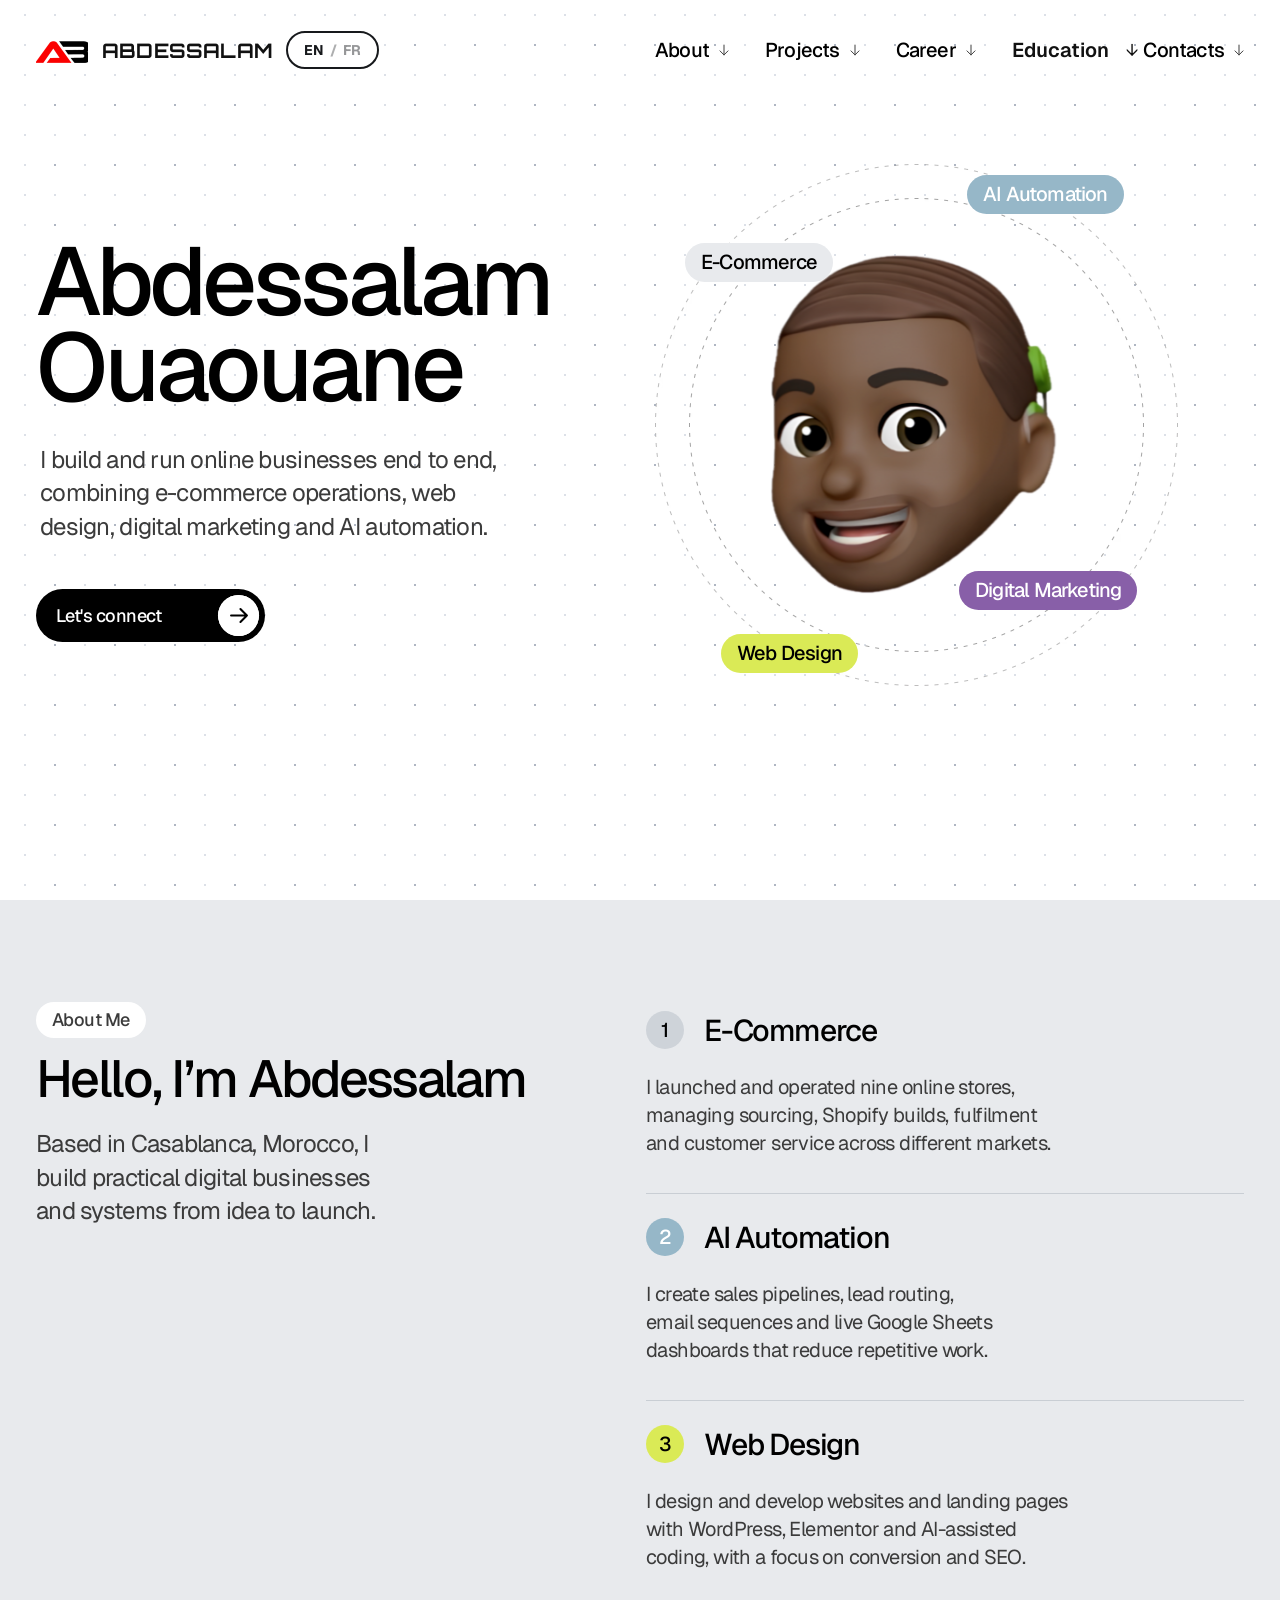
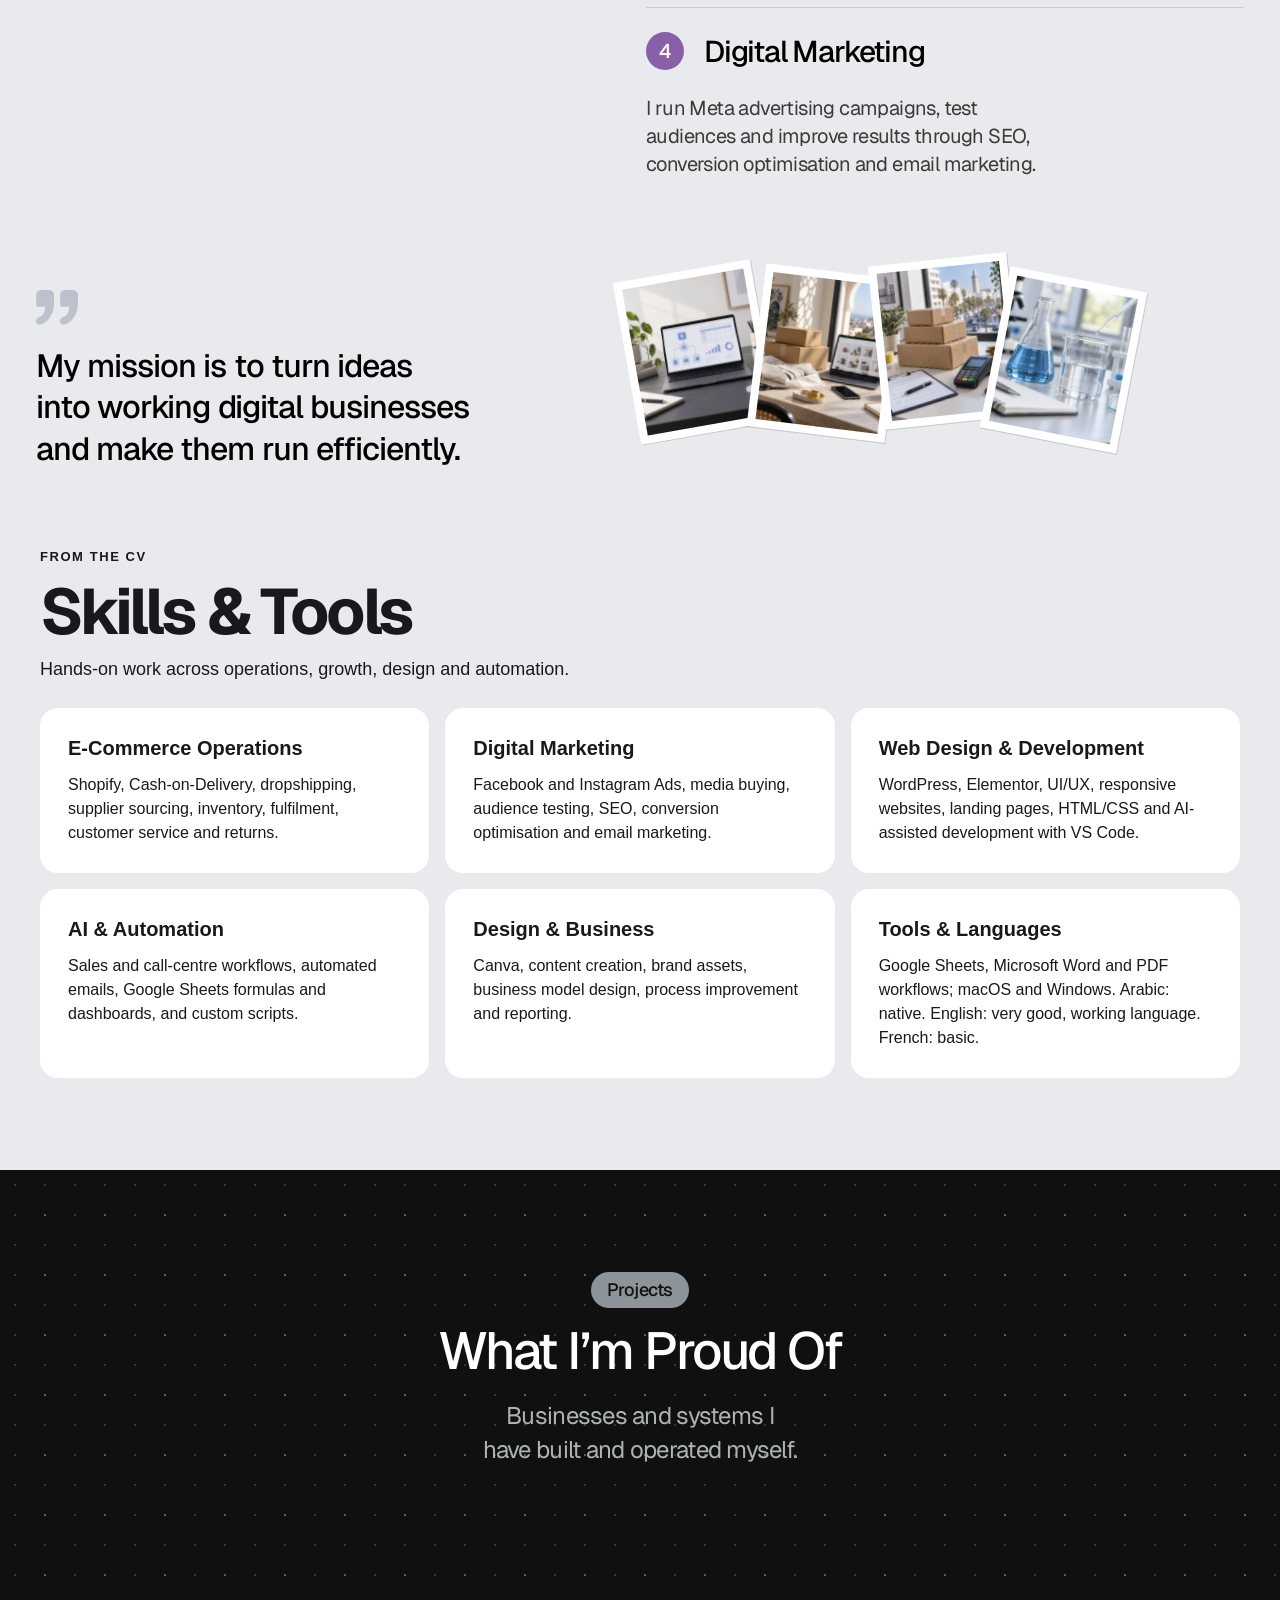
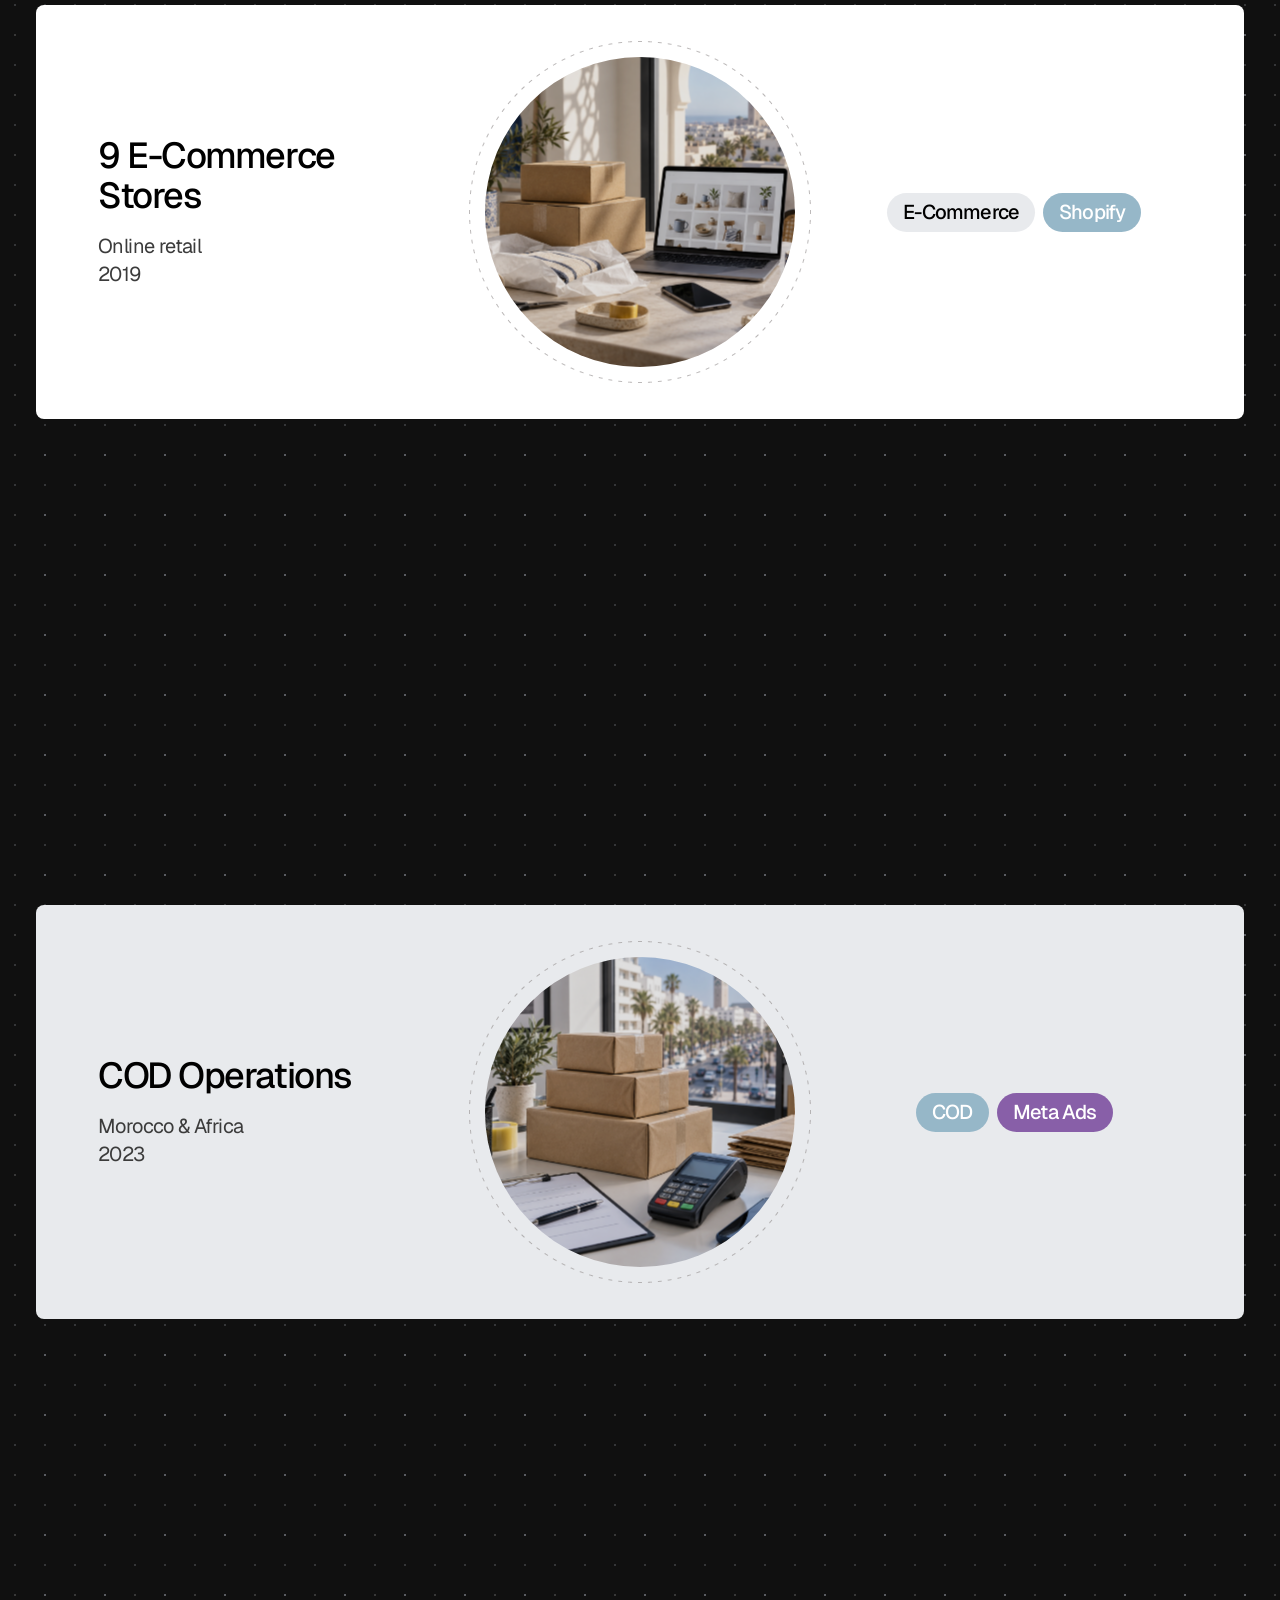
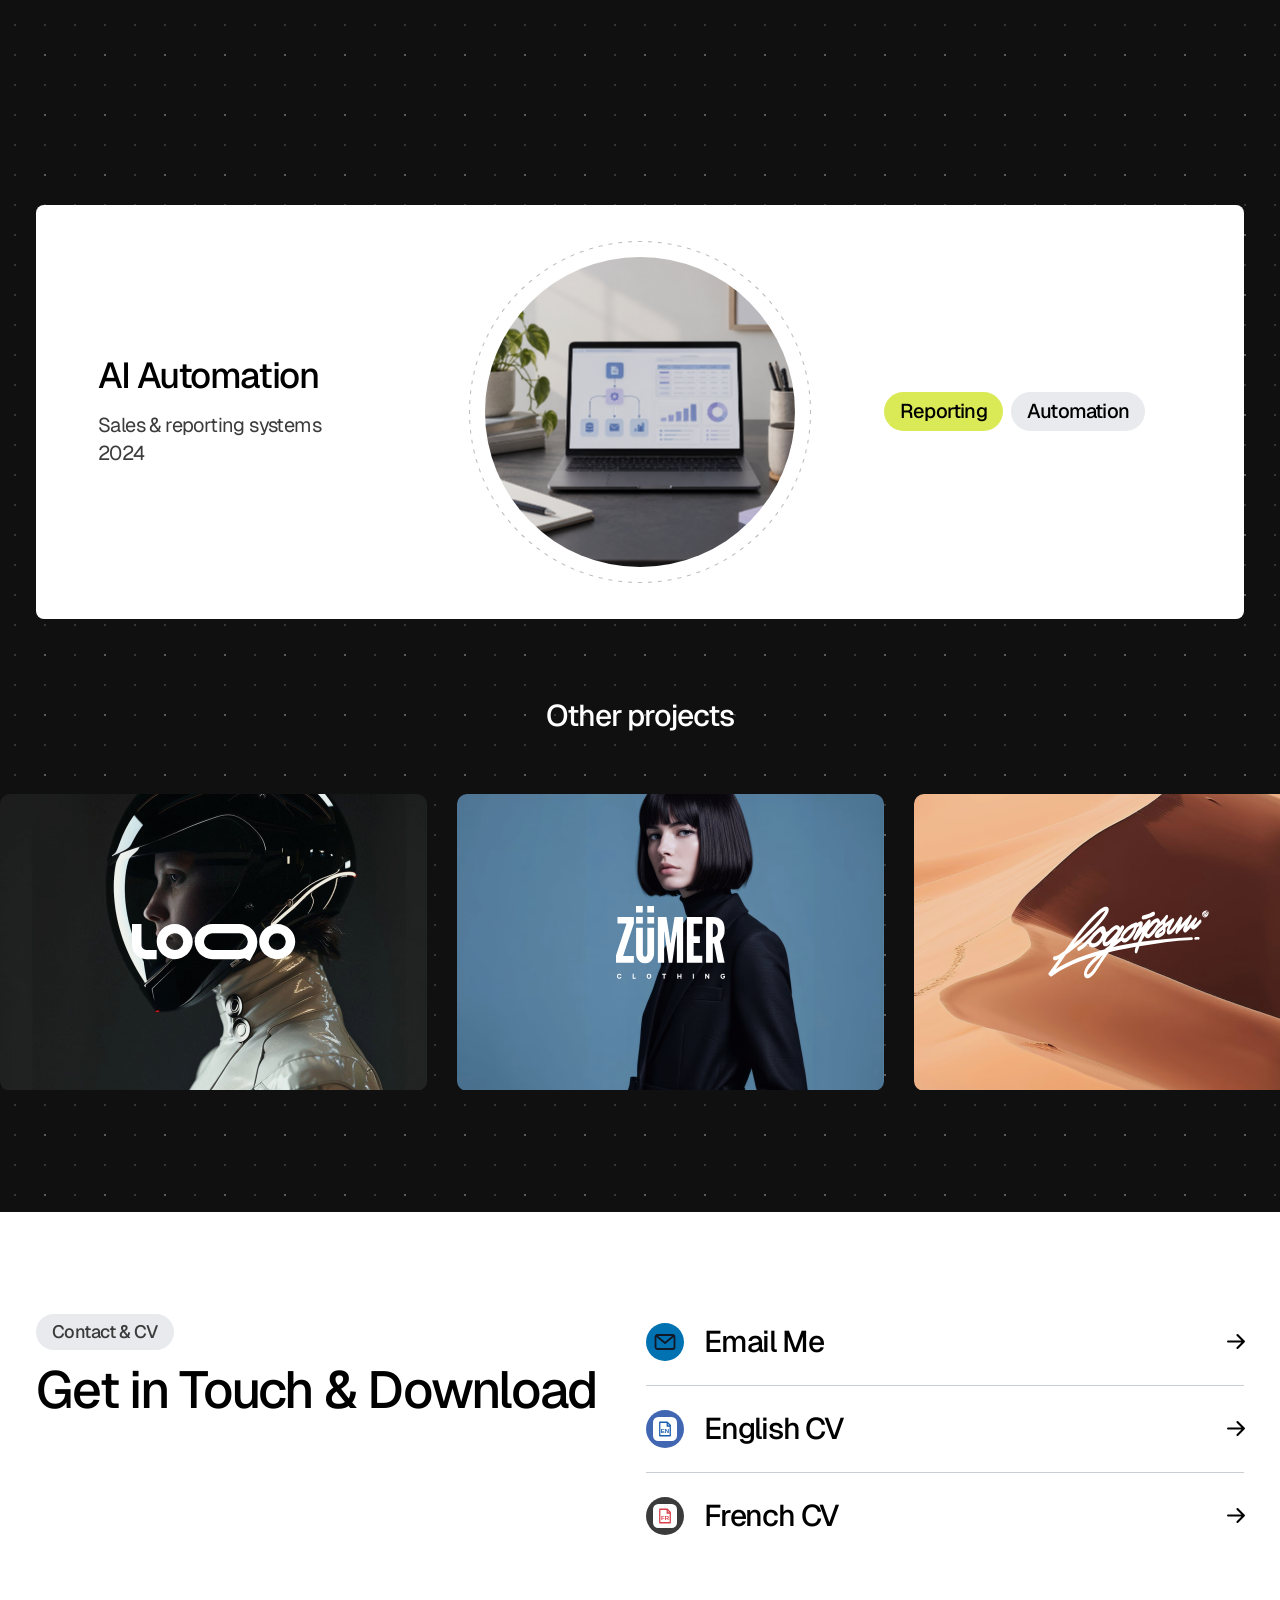
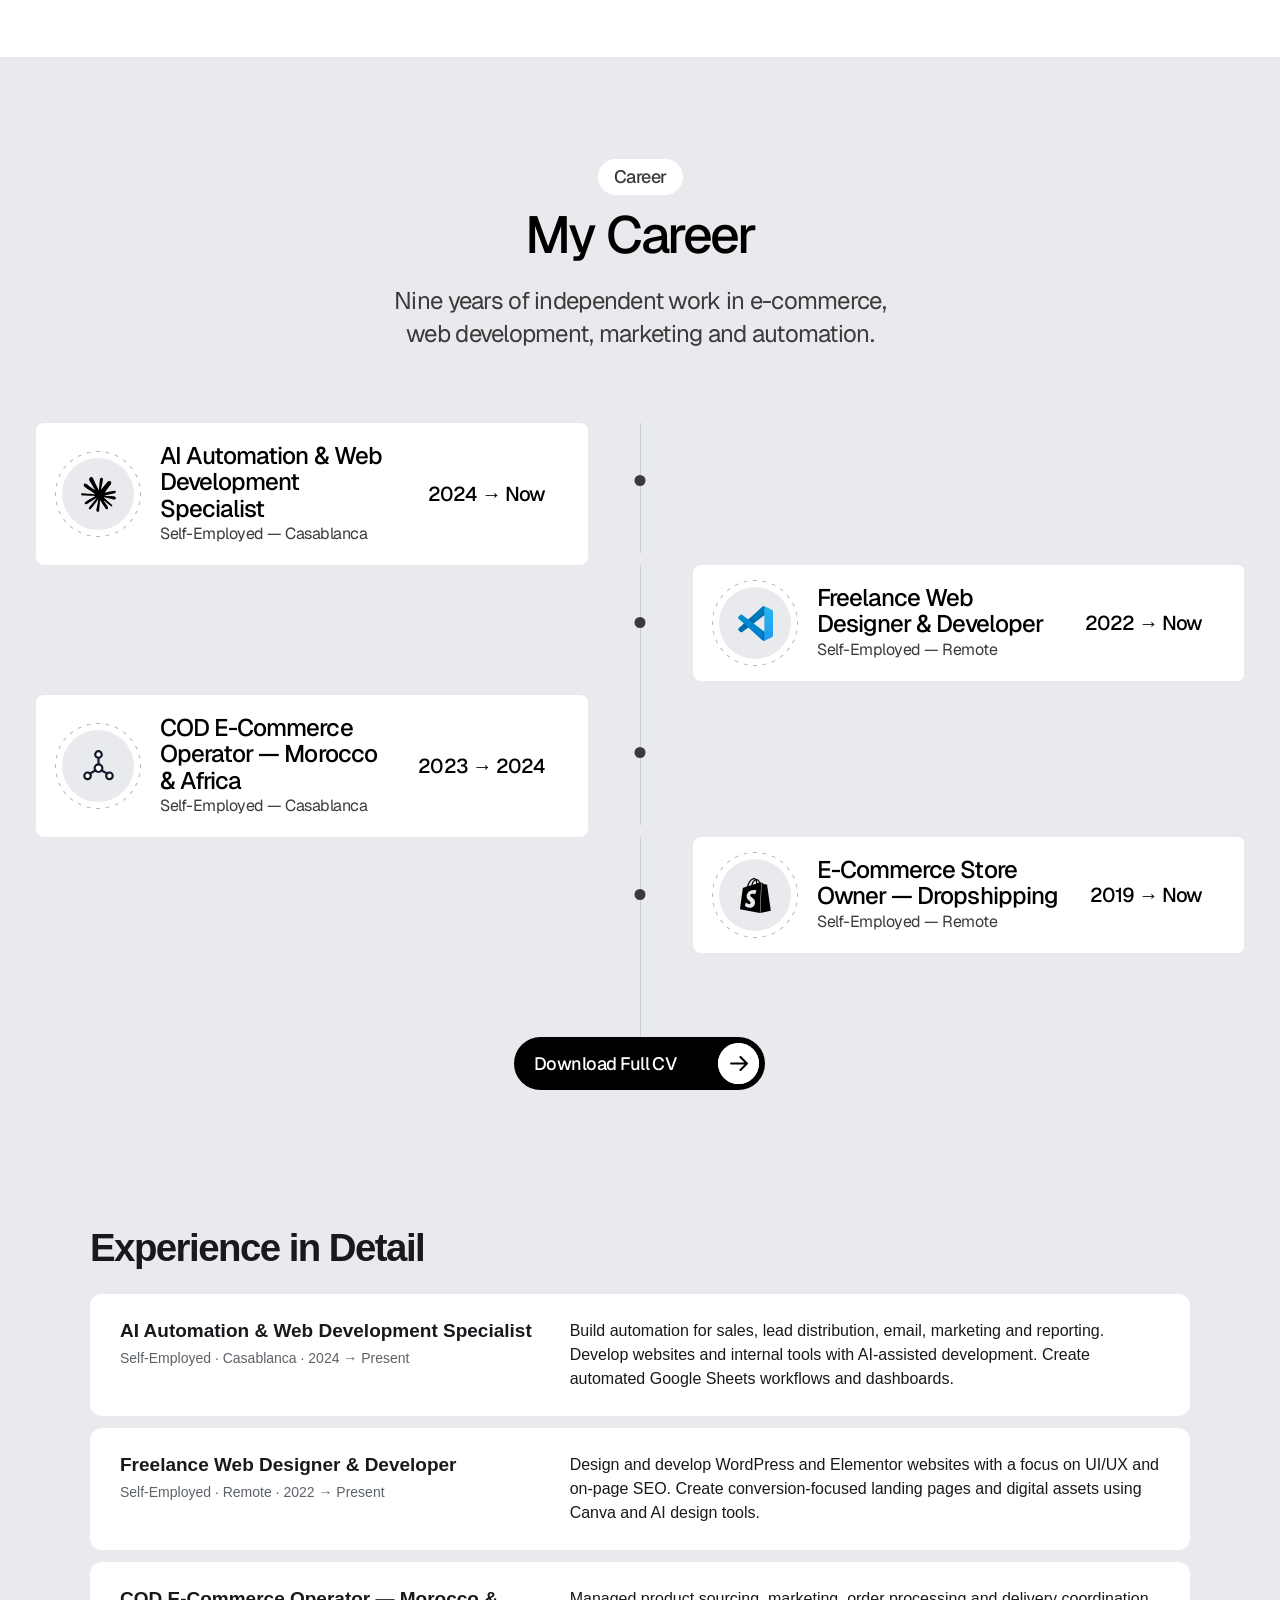
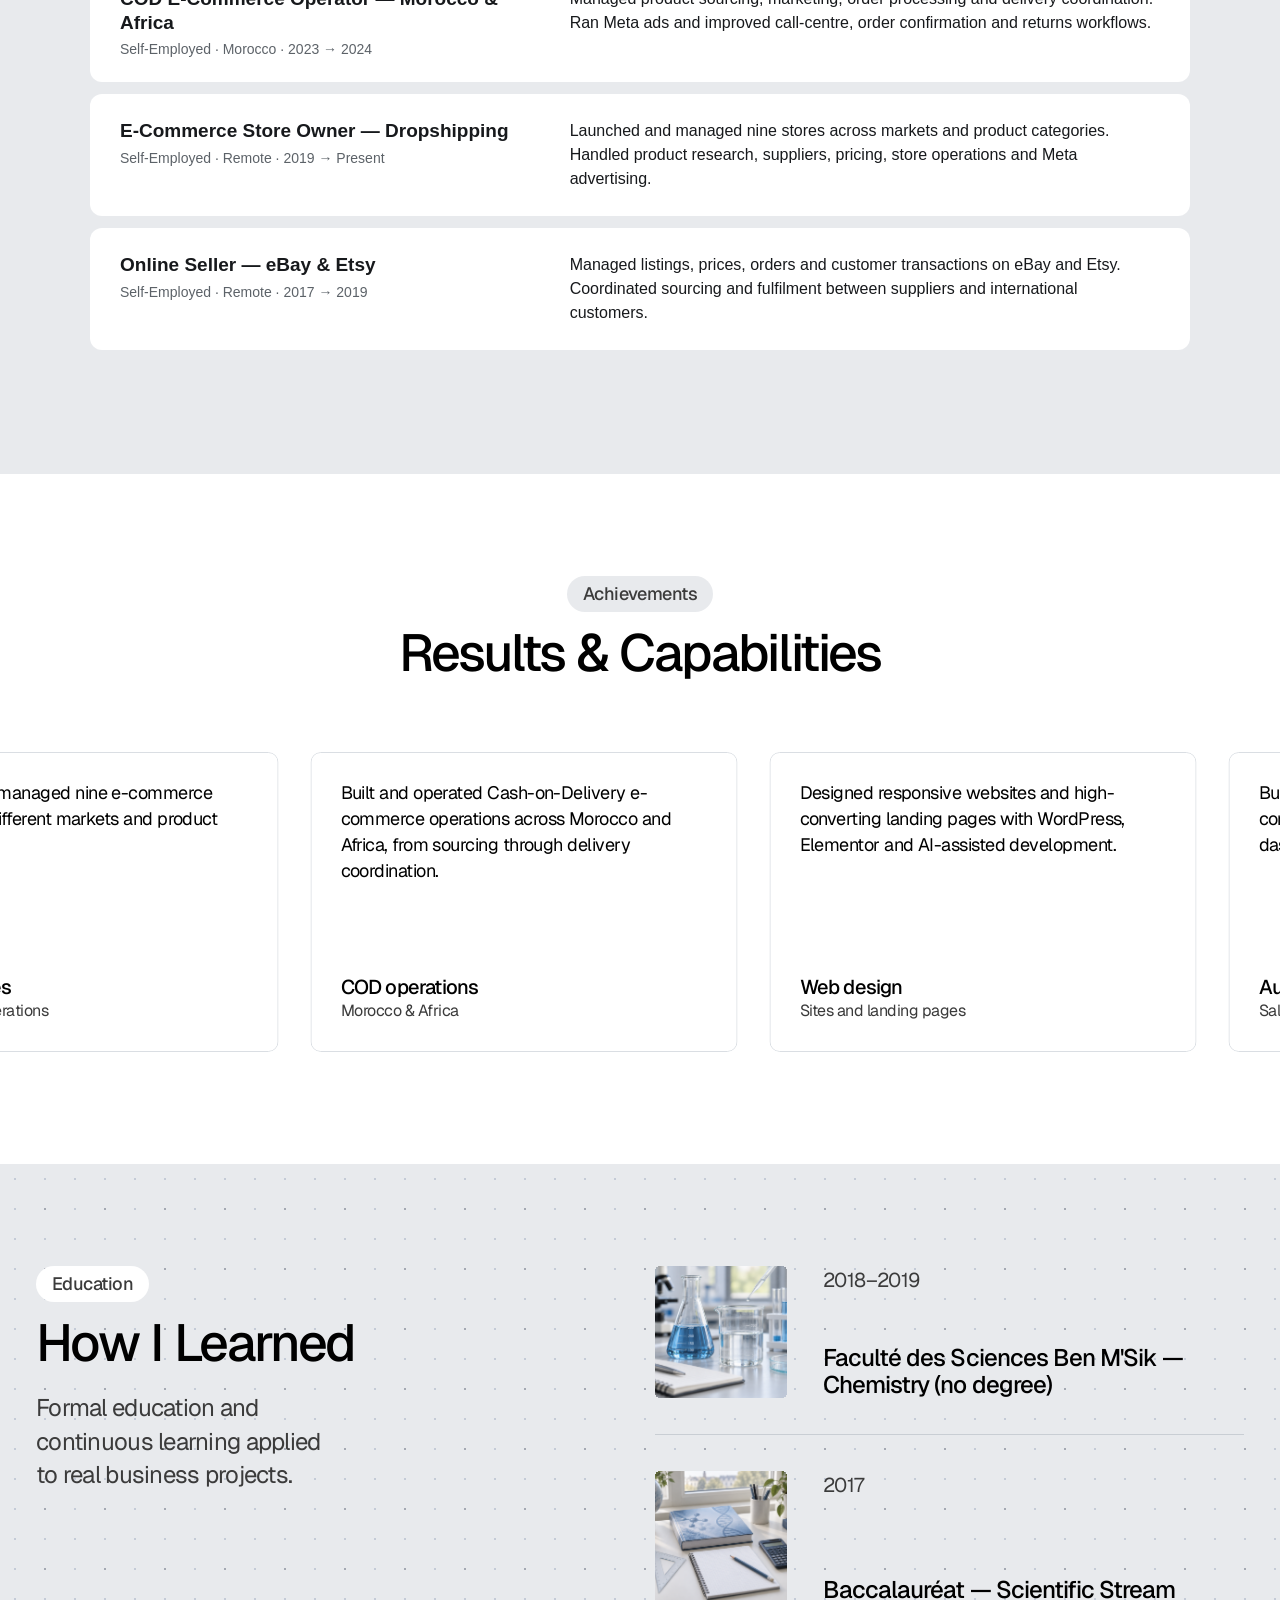
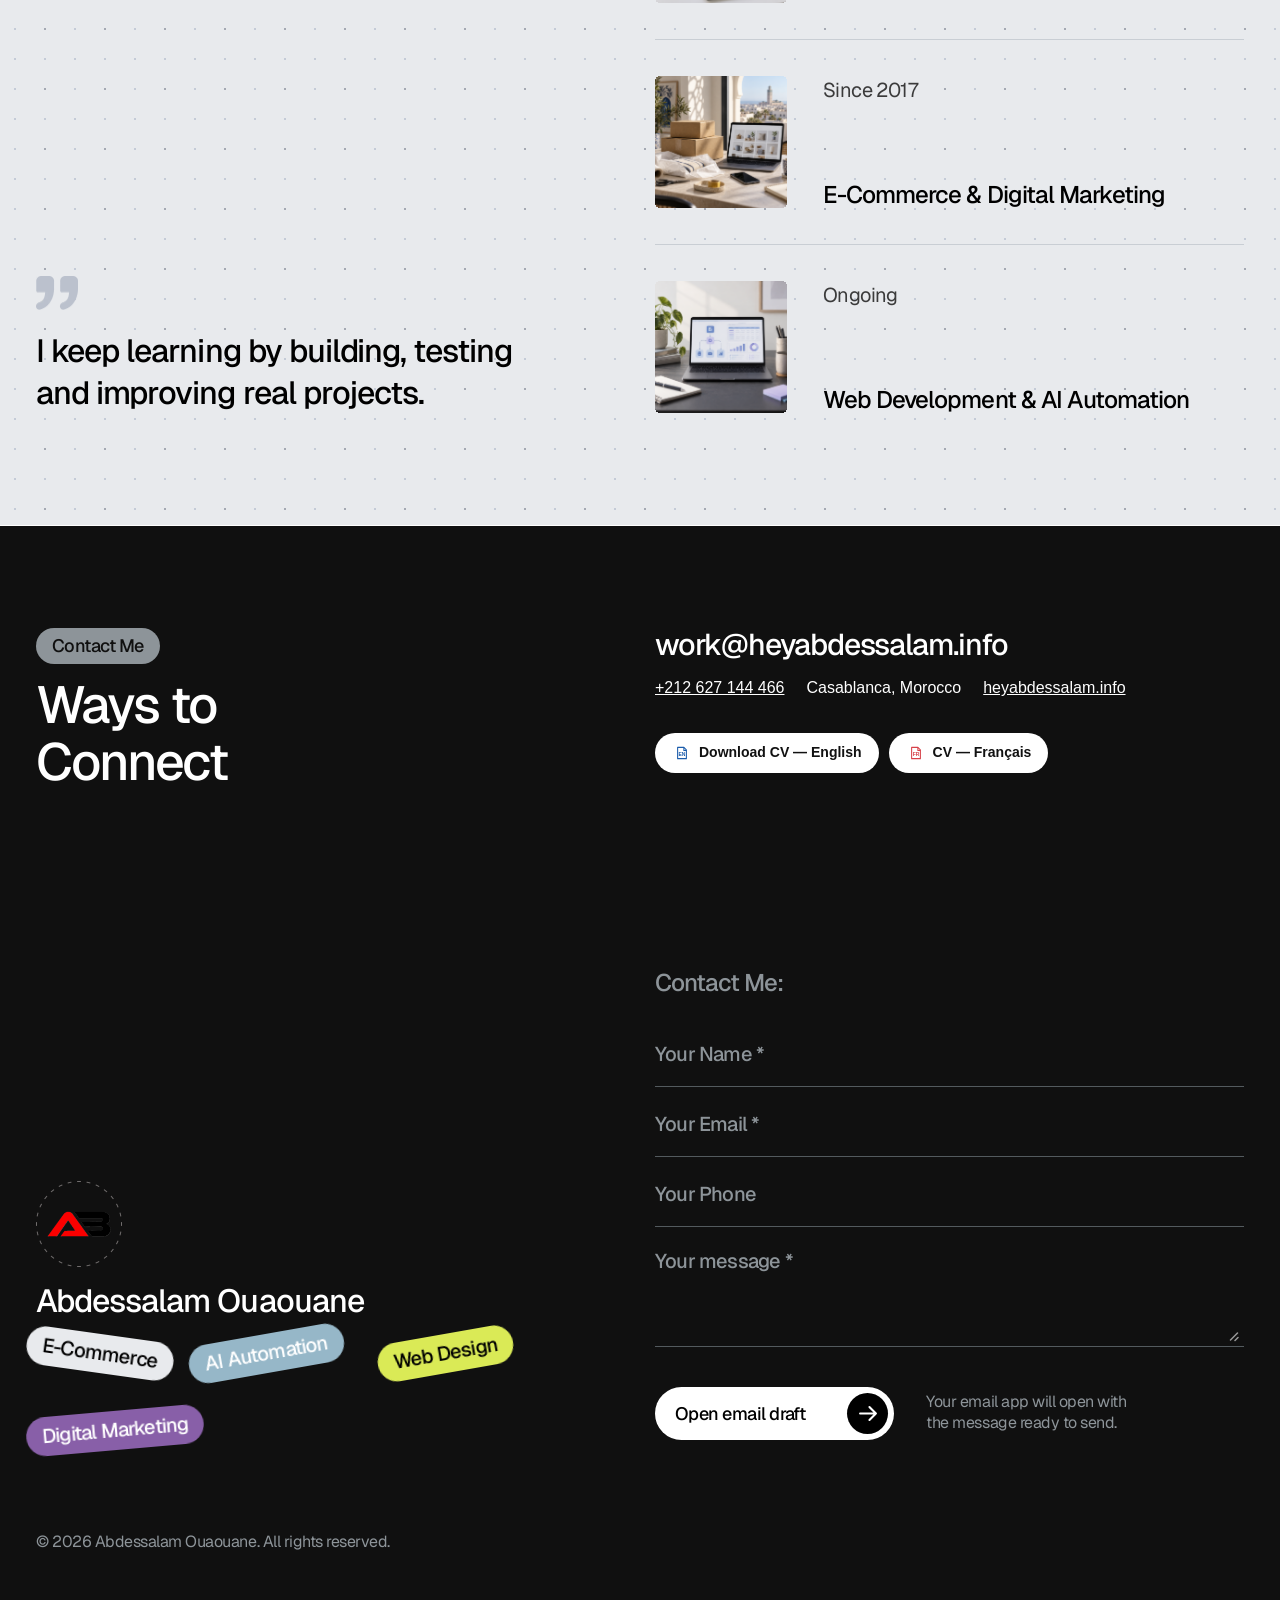
==== commit 25bb5d18: "Add EN/FR language toggle (navbar on desktop, floating pill on mobile)" ====
--- a/index.html
+++ b/index.html
@@ -12468,6 +12468,170 @@
   const values = [...form.querySelectorAll('input, textarea')].map(field => `${field.placeholder || field.name}: ${field.value}`).join('\n');
   location.href = 'mailto:work@heyabdessalam.info?subject=' + encodeURIComponent('Website enquiry') + '&body=' + encodeURIComponent(values);
 }));
+
+/* ===== CV Language Toggle EN/FR ===== */
+(function(){
+const T = {
+"I build and run online businesses end to end, combining e-commerce operations, web design, digital marketing and AI automation.":"Je cr\u00e9e et g\u00e8re des activit\u00e9s en ligne de bout en bout, en combinant op\u00e9rations e-commerce, web design, marketing digital et automatisation IA.",
+"Let's connect":"Contactez-moi",
+"9 years of hands-on digital work":"9 ans d'exp\u00e9rience pratique dans le digital",
+"AI Automation":"Automatisation IA",
+"Digital Marketing":"Marketing Digital",
+"About Me":"\u00c0 propos",
+"Hello, I\u2019m Abdessalam":"Bonjour, je suis Abdessalam",
+"Based in Casablanca, Morocco, I build practical digital businesses and systems from idea to launch.":"Bas\u00e9 \u00e0 Casablanca, Maroc, je construis des business digitaux pratiques, de l'id\u00e9e au lancement.",
+"I launched and operated nine online stores, managing sourcing, Shopify builds, fulfilment and customer service across different markets.":"J'ai lanc\u00e9 et g\u00e9r\u00e9 neuf boutiques en ligne, en g\u00e9rant le sourcing, les boutiques Shopify, la logistique et le service client sur diff\u00e9rents march\u00e9s.",
+"I create sales pipelines, lead routing, email sequences and live Google Sheets dashboards that reduce repetitive work.":"Je cr\u00e9e des pipelines de vente, du routage de prospects, des s\u00e9quences e-mail et des tableaux de bord Google Sheets en temps r\u00e9el qui r\u00e9duisent le travail r\u00e9p\u00e9titif.",
+"I design and develop websites and landing pages with WordPress, Elementor and AI-assisted coding, with a focus on conversion and SEO.":"Je con\u00e7ois et d\u00e9veloppe des sites web et landing pages avec WordPress, Elementor et le d\u00e9veloppement assist\u00e9 par IA, ax\u00e9s sur la conversion et le SEO.",
+"I run Meta advertising campaigns, test audiences and improve results through SEO, conversion optimisation and email marketing.":"Je g\u00e8re des campagnes publicitaires Meta, teste les audiences et am\u00e9liore les r\u00e9sultats gr\u00e2ce au SEO, \u00e0 l'optimisation des conversions et \u00e0 l'e-mail marketing.",
+"My mission is to turn ideas into working digital businesses and make them run efficiently.":"Ma mission est de transformer les id\u00e9es en business digitaux fonctionnels et de les faire tourner efficacement.",
+"From the CV":"Depuis le CV",
+"Skills & Tools":"Comp\u00e9tences & Outils",
+"Hands-on work across operations, growth, design and automation.":"Un travail concret couvrant les op\u00e9rations, la croissance, le design et l'automatisation.",
+"E-Commerce Operations":"Op\u00e9rations E-commerce",
+"Shopify, Cash-on-Delivery, dropshipping, supplier sourcing, inventory, fulfilment, customer service and returns.":"Shopify, paiement \u00e0 la livraison (COD), dropshipping, sourcing fournisseurs, stock, logistique, service client et retours.",
+"Facebook and Instagram Ads, media buying, audience testing, SEO, conversion optimisation and email marketing.":"Publicit\u00e9s Facebook et Instagram, achat m\u00e9dia, tests d'audiences, SEO, optimisation des conversions et e-mail marketing.",
+"Web Design & Development":"Web Design & D\u00e9veloppement",
+"WordPress, Elementor, UI/UX, responsive websites, landing pages, HTML/CSS and AI-assisted development with VS Code.":"WordPress, Elementor, UI/UX, sites responsives, landing pages, HTML/CSS et d\u00e9veloppement assist\u00e9 par IA avec VS Code.",
+"AI & Automation":"IA & Automatisation",
+"Sales and call-centre workflows, automated emails, Google Sheets formulas and dashboards, and custom scripts.":"Workflows commerciaux et de centre d'appels, e-mails automatis\u00e9s, formules et tableaux de bord Google Sheets, et scripts sur mesure.",
+"Design & Business":"Design & Business",
+"Canva, content creation, brand assets, business model design, process improvement and reporting.":"Canva, cr\u00e9ation de contenu, identit\u00e9 visuelle, conception de mod\u00e8les \u00e9conomiques, am\u00e9lioration des processus et reporting.",
+"Tools & Languages":"Outils & Langues",
+"Google Sheets, Microsoft Word and PDF workflows; macOS and Windows. Arabic: native. English: very good, working language. French: basic.":"Google Sheets, Microsoft Word et workflows PDF ; macOS et Windows. Arabe : langue maternelle. Anglais : tr\u00e8s bon, langue de travail. Fran\u00e7ais : basique.",
+"Projects":"Projets",
+"What I\u2019m Proud Of":"Ce Dont Je Suis Fier",
+"Businesses and systems I have built and operated myself.":"Des business et syst\u00e8mes que j'ai cr\u00e9\u00e9s et g\u00e9r\u00e9s moi-m\u00eame.",
+"9 E-Commerce Stores":"9 Boutiques E-commerce",
+"Online retail":"Vente en ligne",
+"COD Operations":"Op\u00e9rations COD",
+"Morocco & Africa":"Maroc & Afrique",
+"Sales & reporting systems":"Syst\u00e8mes de vente & reporting",
+"Other projects":"Autres projets",
+"Contact & CV":"Contact & CV",
+"Get in Touch & Download":"Contact & T\u00e9l\u00e9chargement",
+"Email Me":"Envoyez-moi un e-mail",
+"English CV":"CV Anglais",
+"French CV":"CV Fran\u00e7ais",
+"Career":"Parcours",
+"My Career":"Mon Parcours",
+"Nine years of independent work in e-commerce, web development, marketing and automation.":"Neuf ans de travail ind\u00e9pendant en e-commerce, d\u00e9veloppement web, marketing et automatisation.",
+"AI Automation & Web Development Specialist":"Sp\u00e9cialiste Automatisation IA & D\u00e9veloppement Web",
+"Self-Employed \u2014 Casablanca":"Ind\u00e9pendant \u2014 Casablanca",
+"2024 \u2192 Now":"2024 \u2192 Aujourd'hui",
+"Freelance Web Designer & Developer":"Web Designer & D\u00e9veloppeur Freelance",
+"Self-Employed \u2014 Remote":"Ind\u00e9pendant \u2014 \u00c0 distance",
+"2022 \u2192 Now":"2022 \u2192 Aujourd'hui",
+"COD E-Commerce Operator \u2014 Morocco & Africa":"Op\u00e9rateur E-commerce COD \u2014 Maroc & Afrique",
+"E-Commerce Store Owner \u2014 Dropshipping":"Propri\u00e9taire de Boutiques E-commerce \u2014 Dropshipping",
+"2019 \u2192 Now":"2019 \u2192 Aujourd'hui",
+"Download Full CV":"T\u00e9l\u00e9charger le CV complet",
+"Experience in Detail":"Exp\u00e9rience en D\u00e9tail",
+"Self-Employed \u00b7 Casablanca \u00b7 2024 \u2192 Present":"Ind\u00e9pendant \u00b7 Casablanca \u00b7 2024 \u2192 Aujourd'hui",
+"Build automation for sales, lead distribution, email, marketing and reporting. Develop websites and internal tools with AI-assisted development. Create automated Google Sheets workflows and dashboards.":"Cr\u00e9ation d'automatisations pour les ventes, la distribution des prospects, les e-mails, le marketing et le reporting. D\u00e9veloppement de sites web et d'outils internes assist\u00e9s par IA. Cr\u00e9ation de workflows et tableaux de bord Google Sheets automatis\u00e9s.",
+"Self-Employed \u00b7 Remote \u00b7 2022 \u2192 Present":"Ind\u00e9pendant \u00b7 \u00c0 distance \u00b7 2022 \u2192 Aujourd'hui",
+"Design and develop WordPress and Elementor websites with a focus on UI/UX and on-page SEO. Create conversion-focused landing pages and digital assets using Canva and AI design tools.":"Conception et d\u00e9veloppement de sites WordPress et Elementor ax\u00e9s UI/UX et SEO on-page. Cr\u00e9ation de landing pages orient\u00e9es conversion et de visuels avec Canva et des outils de design IA.",
+"Self-Employed \u00b7 Morocco \u00b7 2023 \u2192 2024":"Ind\u00e9pendant \u00b7 Maroc \u00b7 2023 \u2192 2024",
+"Managed product sourcing, marketing, order processing and delivery coordination. Ran Meta ads and improved call-centre, order confirmation and returns workflows.":"Gestion du sourcing produits, du marketing, du traitement des commandes et de la coordination des livraisons. Campagnes Meta Ads et am\u00e9lioration des workflows du centre d'appels, de confirmation des commandes et des retours.",
+"Self-Employed \u00b7 Remote \u00b7 2019 \u2192 Present":"Ind\u00e9pendant \u00b7 \u00c0 distance \u00b7 2019 \u2192 Aujourd'hui",
+"Launched and managed nine stores across markets and product categories. Handled product research, suppliers, pricing, store operations and Meta advertising.":"Lancement et gestion de neuf boutiques sur diff\u00e9rents march\u00e9s et cat\u00e9gories. Recherche produits, fournisseurs, tarification, op\u00e9rations des boutiques et publicit\u00e9 Meta.",
+"Online Seller \u2014 eBay & Etsy":"Vendeur en Ligne \u2014 eBay & Etsy",
+"Self-Employed \u00b7 Remote \u00b7 2017 \u2192 2019":"Ind\u00e9pendant \u00b7 \u00c0 distance \u00b7 2017 \u2192 2019",
+"Managed listings, prices, orders and customer transactions on eBay and Etsy. Coordinated sourcing and fulfilment between suppliers and international customers.":"Gestion des fiches produits, des prix, des commandes et des transactions clients sur eBay et Etsy. Coordination du sourcing et de la livraison entre fournisseurs et clients internationaux.",
+"Achievements":"R\u00e9alisations",
+"Results & Capabilities":"R\u00e9sultats & Capacit\u00e9s",
+"Launched and managed nine e-commerce stores across different markets and product categories.":"Lancement et gestion de neuf boutiques e-commerce sur diff\u00e9rents march\u00e9s et cat\u00e9gories de produits.",
+"9 online stores":"9 boutiques en ligne",
+"E-commerce operations":"Op\u00e9rations e-commerce",
+"Built and operated Cash-on-Delivery e-commerce operations across Morocco and Africa, from sourcing through delivery coordination.":"Cr\u00e9ation et gestion d'op\u00e9rations e-commerce en paiement \u00e0 la livraison au Maroc et en Afrique, du sourcing \u00e0 la coordination des livraisons.",
+"COD operations":"Op\u00e9rations COD",
+"Designed responsive websites and high-converting landing pages with WordPress, Elementor and AI-assisted development.":"Conception de sites responsives et de landing pages \u00e0 forte conversion avec WordPress, Elementor et le d\u00e9veloppement assist\u00e9 par IA.",
+"Web design":"Web design",
+"Sites and landing pages":"Sites et landing pages",
+"Built automations for lead routing, email communication and self-updating reporting dashboards.":"Cr\u00e9ation d'automatisations pour le routage des prospects, la communication par e-mail et des tableaux de bord auto-actualis\u00e9s.",
+"Automation systems":"Syst\u00e8mes d'automatisation",
+"Sales and reporting":"Ventes et reporting",
+"How I Learned":"Comment J'ai Appris",
+"Formal education and continuous learning applied to real business projects.":"Formation acad\u00e9mique et apprentissage continu appliqu\u00e9s \u00e0 de vrais projets business.",
+"I keep learning by building, testing and improving real projects.":"Je continue d'apprendre en construisant, testant et am\u00e9liorant de vrais projets.",
+"Facult\u00e9 des Sciences Ben M'Sik \u2014 Chemistry (no degree)":"Facult\u00e9 des Sciences Ben M'Sik \u2014 Chimie (sans dipl\u00f4me)",
+"Baccalaur\u00e9at \u2014 Scientific Stream":"Baccalaur\u00e9at \u2014 Fili\u00e8re Scientifique",
+"Since 2017":"Depuis 2017",
+"E-Commerce & Digital Marketing":"E-Commerce & Marketing Digital",
+"Ongoing":"En cours",
+"Web Development & AI Automation":"D\u00e9veloppement Web & Automatisation IA",
+"Contact Me":"Contactez-moi",
+"Ways":"Moyens",
+"to":"de",
+"Connect":"Contact",
+"Casablanca, Morocco":"Casablanca, Maroc",
+"Download CV \u2014 English":"T\u00e9l\u00e9charger le CV \u2014 Anglais",
+"CV \u2014 Fran\u00e7ais":"CV \u2014 Fran\u00e7ais",
+"Contact Me:":"Contactez-moi :",
+"Open email draft":"Ouvrir le brouillon d'e-mail",
+"Your email app will open with the message ready to send.":"Votre application e-mail s'ouvrira avec le message pr\u00eat \u00e0 envoyer.",
+"\u00a9 2026 Abdessalam Ouaouane. All rights reserved.":"\u00a9 2026 Abdessalam Ouaouane. Tous droits r\u00e9serv\u00e9s.",
+"Download full CV":"T\u00e9l\u00e9charger le CV complet",
+"About":"\u00c0 propos",
+"Skills":"Comp\u00e9tences",
+"Contact":"Contact",
+"Education":"Formation",
+"Download CV":"T\u00e9l\u00e9charger le CV",
+"Your Name *":"Votre nom *",
+"Your Email *":"Votre e-mail *",
+"Your Phone":"Votre t\u00e9l\u00e9phone",
+"Your message *":"Votre message *"
+};
+const originals = new Map();
+const nodes = [];
+const walker = document.createTreeWalker(document.body, NodeFilter.SHOW_TEXT);
+let n;
+while ((n = walker.nextNode())) {
+  const p = n.parentElement;
+  if (!p || ['SCRIPT','STYLE'].includes(p.tagName)) continue;
+  const t = n.textContent.trim();
+  if (Object.prototype.hasOwnProperty.call(T, t)) { nodes.push(n); originals.set(n, n.textContent); }
+}
+const phEls = [...document.querySelectorAll('input,textarea')].filter(el => Object.prototype.hasOwnProperty.call(T, el.placeholder));
+phEls.forEach(el => el.dataset.cvPhEn = el.placeholder);
+const NAV = { './#about':'\u00c0 propos', './#projects':'Projets', './#career':'Parcours', './#blog':'Formation', './#contacts':'Contact' };
+const navScope = document.querySelector('[data-framer-name="Menu desktop"]') || document;
+const navLinks = [...navScope.querySelectorAll('a[href^="./#"]')].filter(a => NAV[a.getAttribute('href')]);
+navLinks.forEach(a => { if (!a.dataset.cvOrig) a.dataset.cvOrig = a.innerHTML; });
+let lang = localStorage.getItem('cv-lang') || 'en';
+function applyLang(l) {
+  lang = l;
+  localStorage.setItem('cv-lang', l);
+  document.documentElement.lang = l;
+  nodes.forEach(node => {
+    const orig = originals.get(node);
+    if (l === 'fr') { const t = orig.trim(); node.textContent = orig.replace(t, T[t]); }
+    else { node.textContent = orig; }
+  });
+  phEls.forEach(el => { el.placeholder = l === 'fr' ? T[el.dataset.cvPhEn] : el.dataset.cvPhEn; });
+  navLinks.forEach(a => {
+    if (l === 'fr') { a.innerHTML = '<span class="cv-nav-plain">' + NAV[a.getAttribute('href')] + '</span>'; }
+    else { a.innerHTML = a.dataset.cvOrig; }
+  });
+  document.querySelectorAll('.cv-lang-toggle').forEach(b => {
+    b.querySelector('.cv-lang-en').classList.toggle('cv-lang-active', l === 'en');
+    b.querySelector('.cv-lang-fr').classList.toggle('cv-lang-active', l === 'fr');
+    b.setAttribute('aria-label', l === 'en' ? 'Switch to French' : 'Passer en anglais');
+  });
+}
+function makeLangBtn(mobile) {
+  const b = document.createElement('button');
+  b.type = 'button';
+  b.className = 'cv-lang-toggle' + (mobile ? ' cv-lang-mobile' : '');
+  b.innerHTML = '<span class="cv-lang-opt cv-lang-en">EN</span><span class="cv-lang-sep">/</span><span class="cv-lang-opt cv-lang-fr">FR</span>';
+  b.addEventListener('click', () => applyLang(lang === 'en' ? 'fr' : 'en'));
+  return b;
+}
+const headerInner = document.querySelector('[data-framer-name="Menu desktop"] [data-framer-name="Inner"]');
+if (headerInner) headerInner.appendChild(makeLangBtn(false));
+document.body.appendChild(makeLangBtn(true));
+applyLang(lang);
+})();
 </script></body>
 
 </html>
--- a/styles.css
+++ b/styles.css
@@ -94,3 +94,15 @@
 }
 @media(max-width:809px){.cv-details { padding:0 20px; }.cv-details-grid { grid-template-columns:1fr; }.cv-experience-details { width:calc(100% - 40px); }.cv-experience-details article { grid-template-columns:1fr; gap:14px; padding:22px; }}
 @media(max-width:809px){#about,#projects,#career,#skills,#blog,#contacts { scroll-margin-top:68px; }}
+.cv-lang-toggle { display:inline-flex; align-items:center; gap:6px; background:#fff; border:2px solid #17191c; border-radius:99px; padding:8px 16px; font-family:Geist,Arial,sans-serif; font-size:14px; font-weight:700; color:#17191c; cursor:pointer; transition:transform .2s ease,box-shadow .2s ease; }
+.cv-lang-toggle:hover { transform:translateY(-2px); box-shadow:0 8px 18px #0002; }
+.cv-lang-toggle .cv-lang-opt { opacity:.45; }
+.cv-lang-toggle .cv-lang-opt.cv-lang-active { opacity:1; }
+.cv-lang-toggle .cv-lang-sep { opacity:.35; }
+[data-framer-name="Menu desktop"] .cv-lang-toggle:not(.cv-lang-mobile) { position:absolute; left:250px; top:50%; translate:0 -50%; z-index:5; }
+@media(max-width:809px){
+  [data-framer-name="Menu desktop"] .cv-lang-toggle:not(.cv-lang-mobile) { display:none; }
+  .cv-lang-toggle.cv-lang-mobile { position:fixed; z-index:99998; top:12px; right:70px; padding:7px 14px; font-size:13px; background:#fff; }
+}
+@media(min-width:810px){ .cv-lang-toggle.cv-lang-mobile { display:none; } }
+.cv-nav-plain { font-family:Geist,Arial,sans-serif; font-size:20px; font-weight:500; letter-spacing:-0.04em; color:#111; text-decoration:none; white-space:nowrap; }
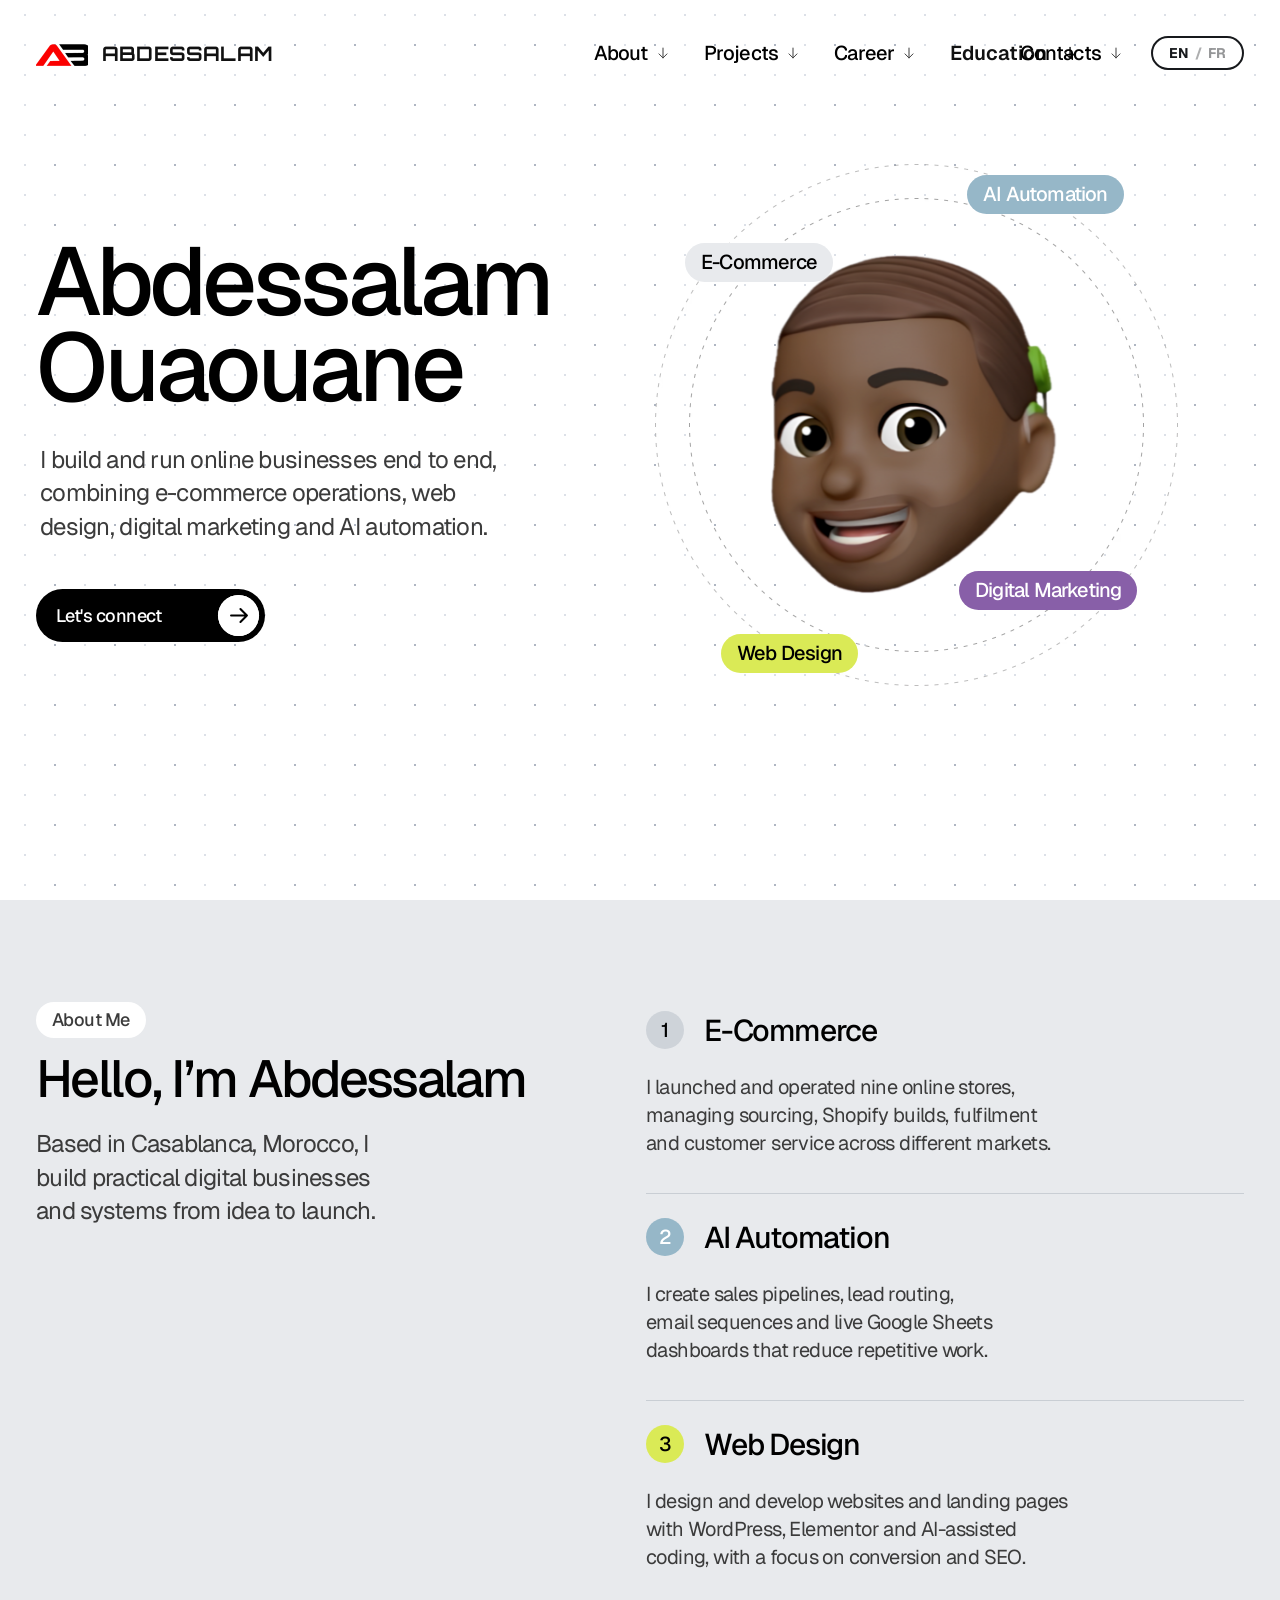
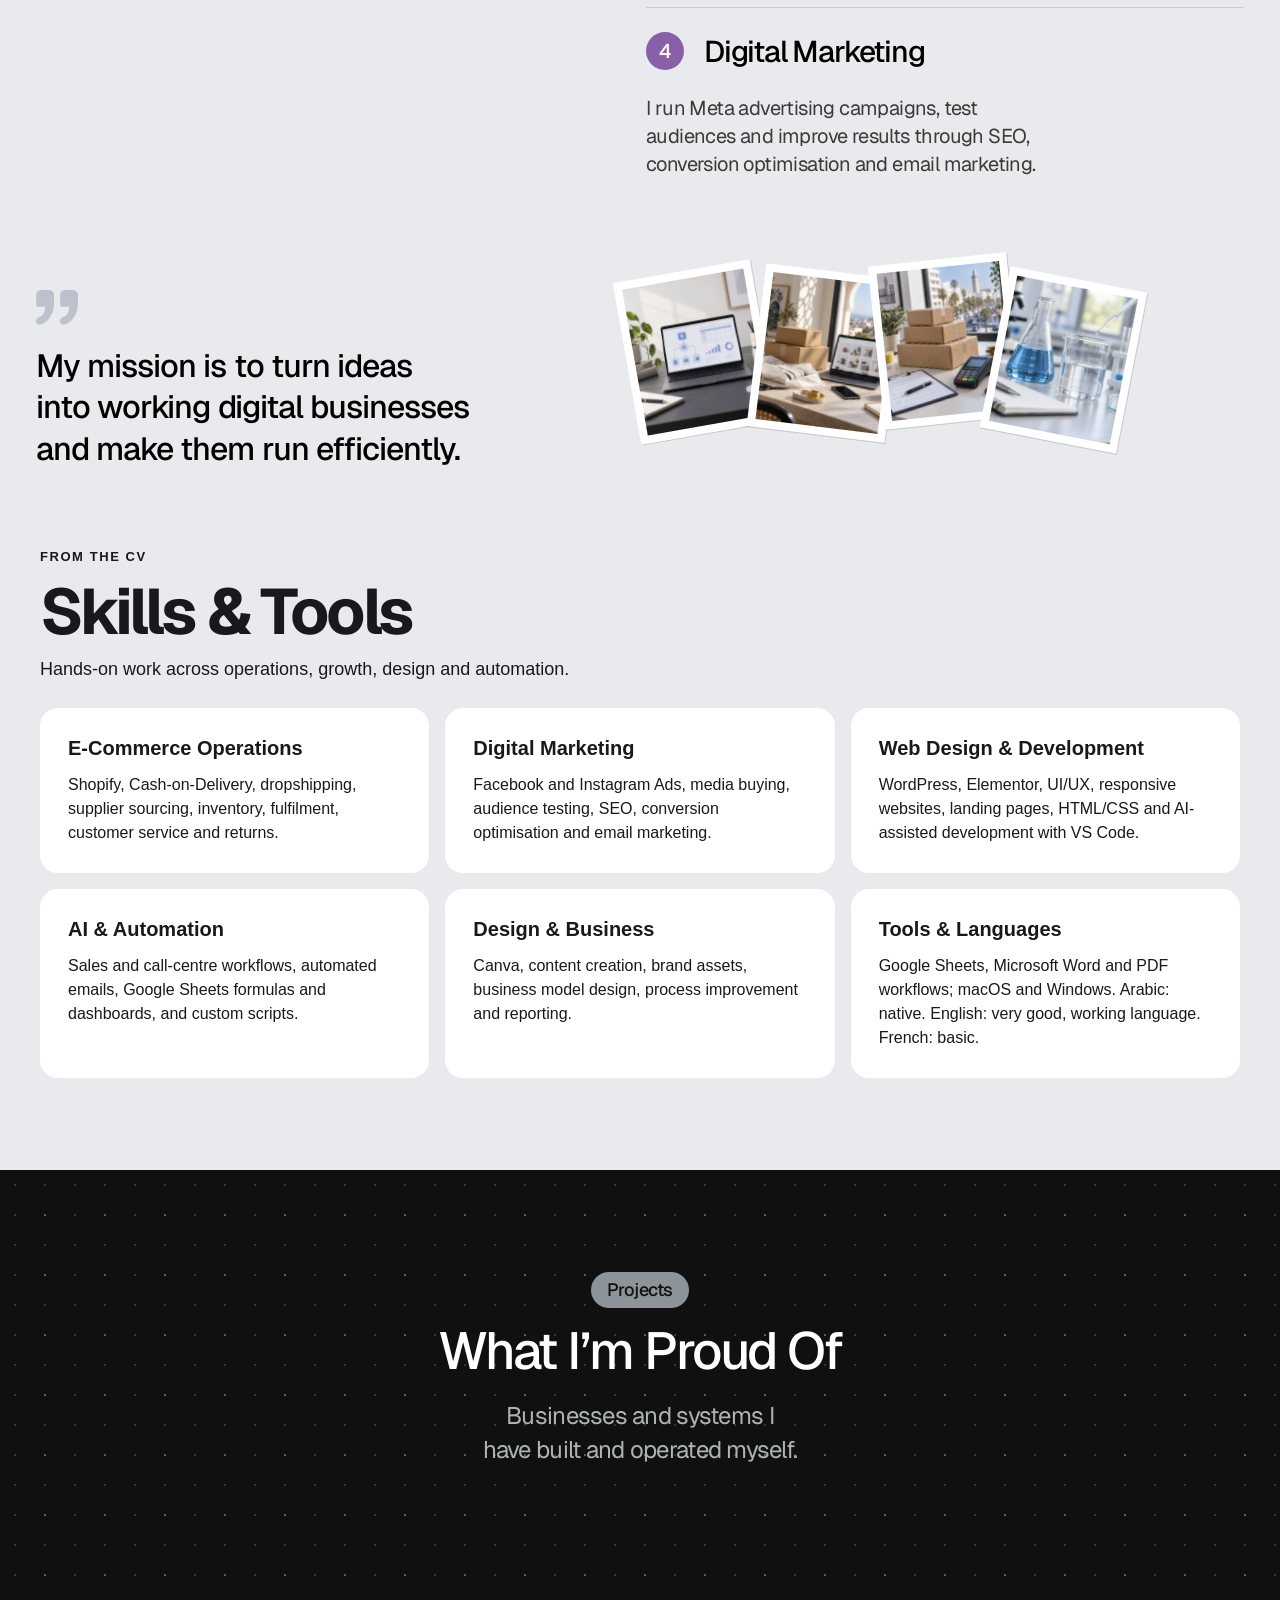
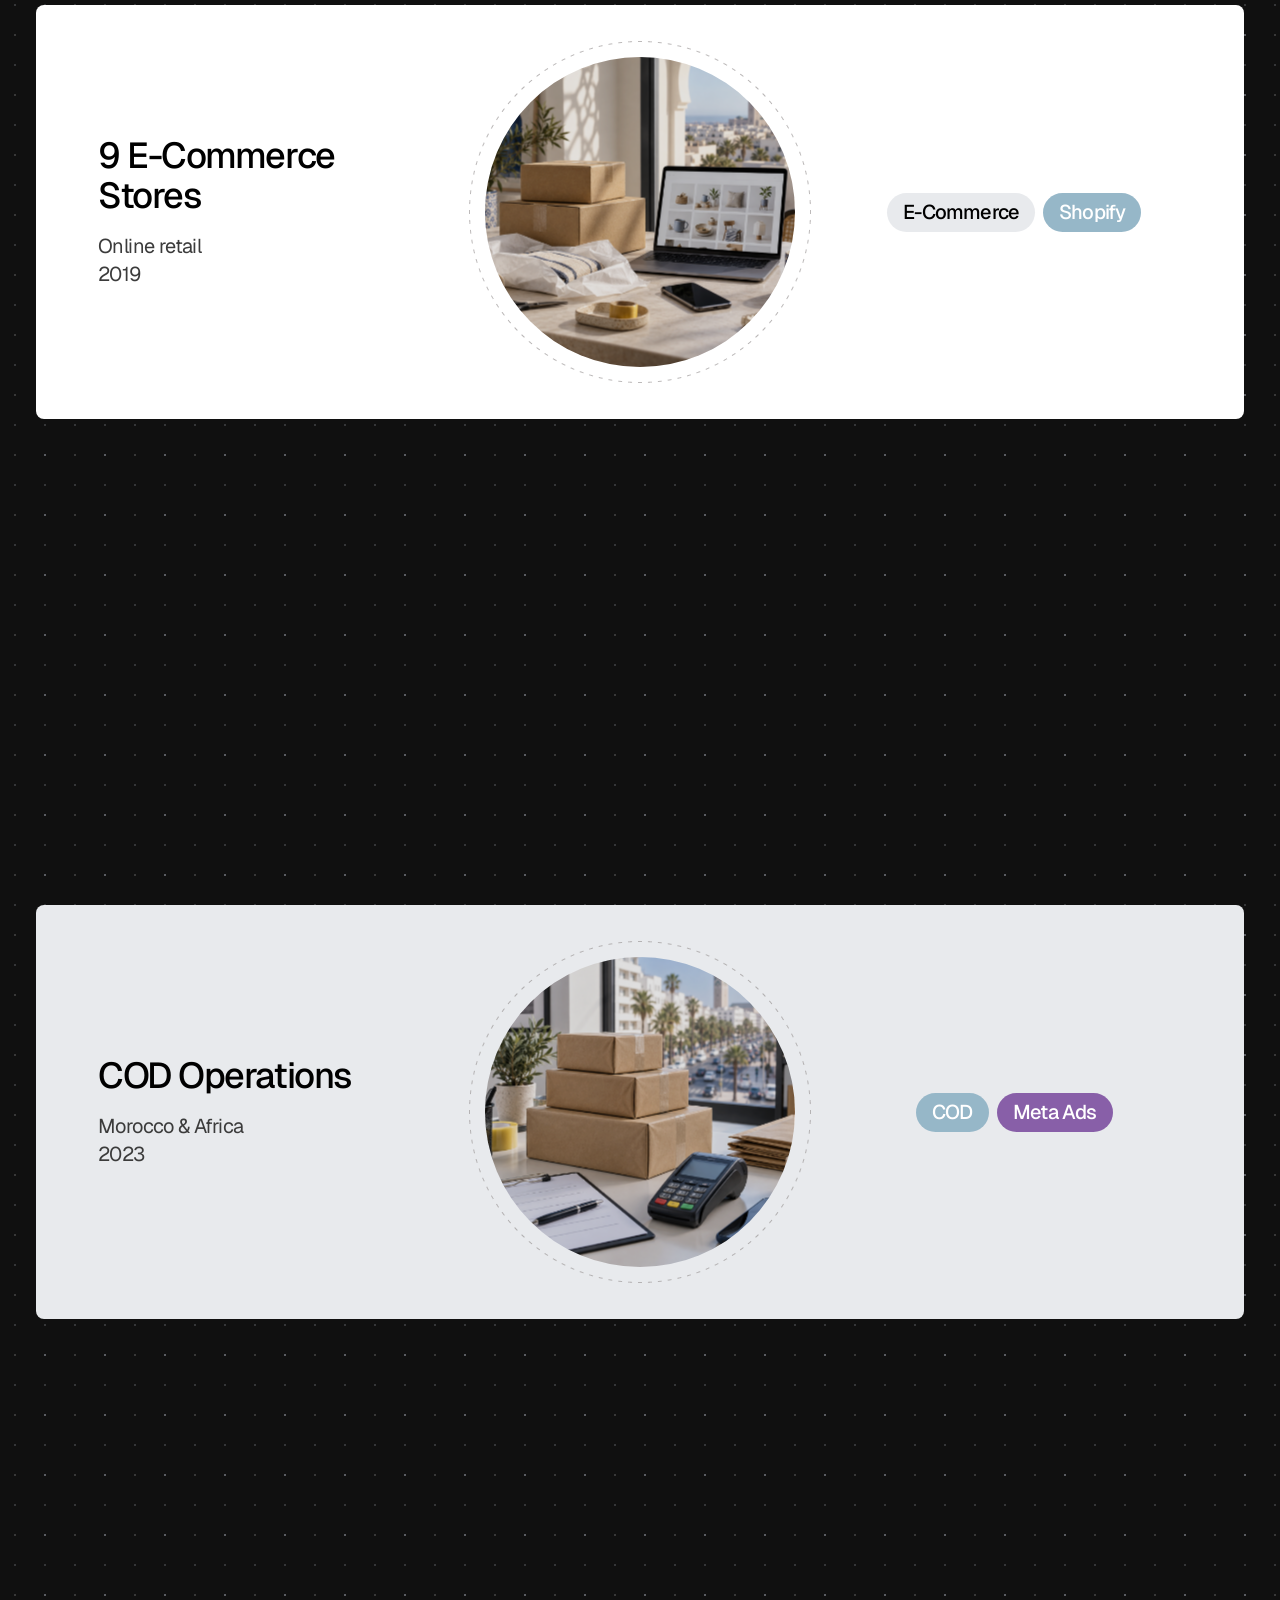
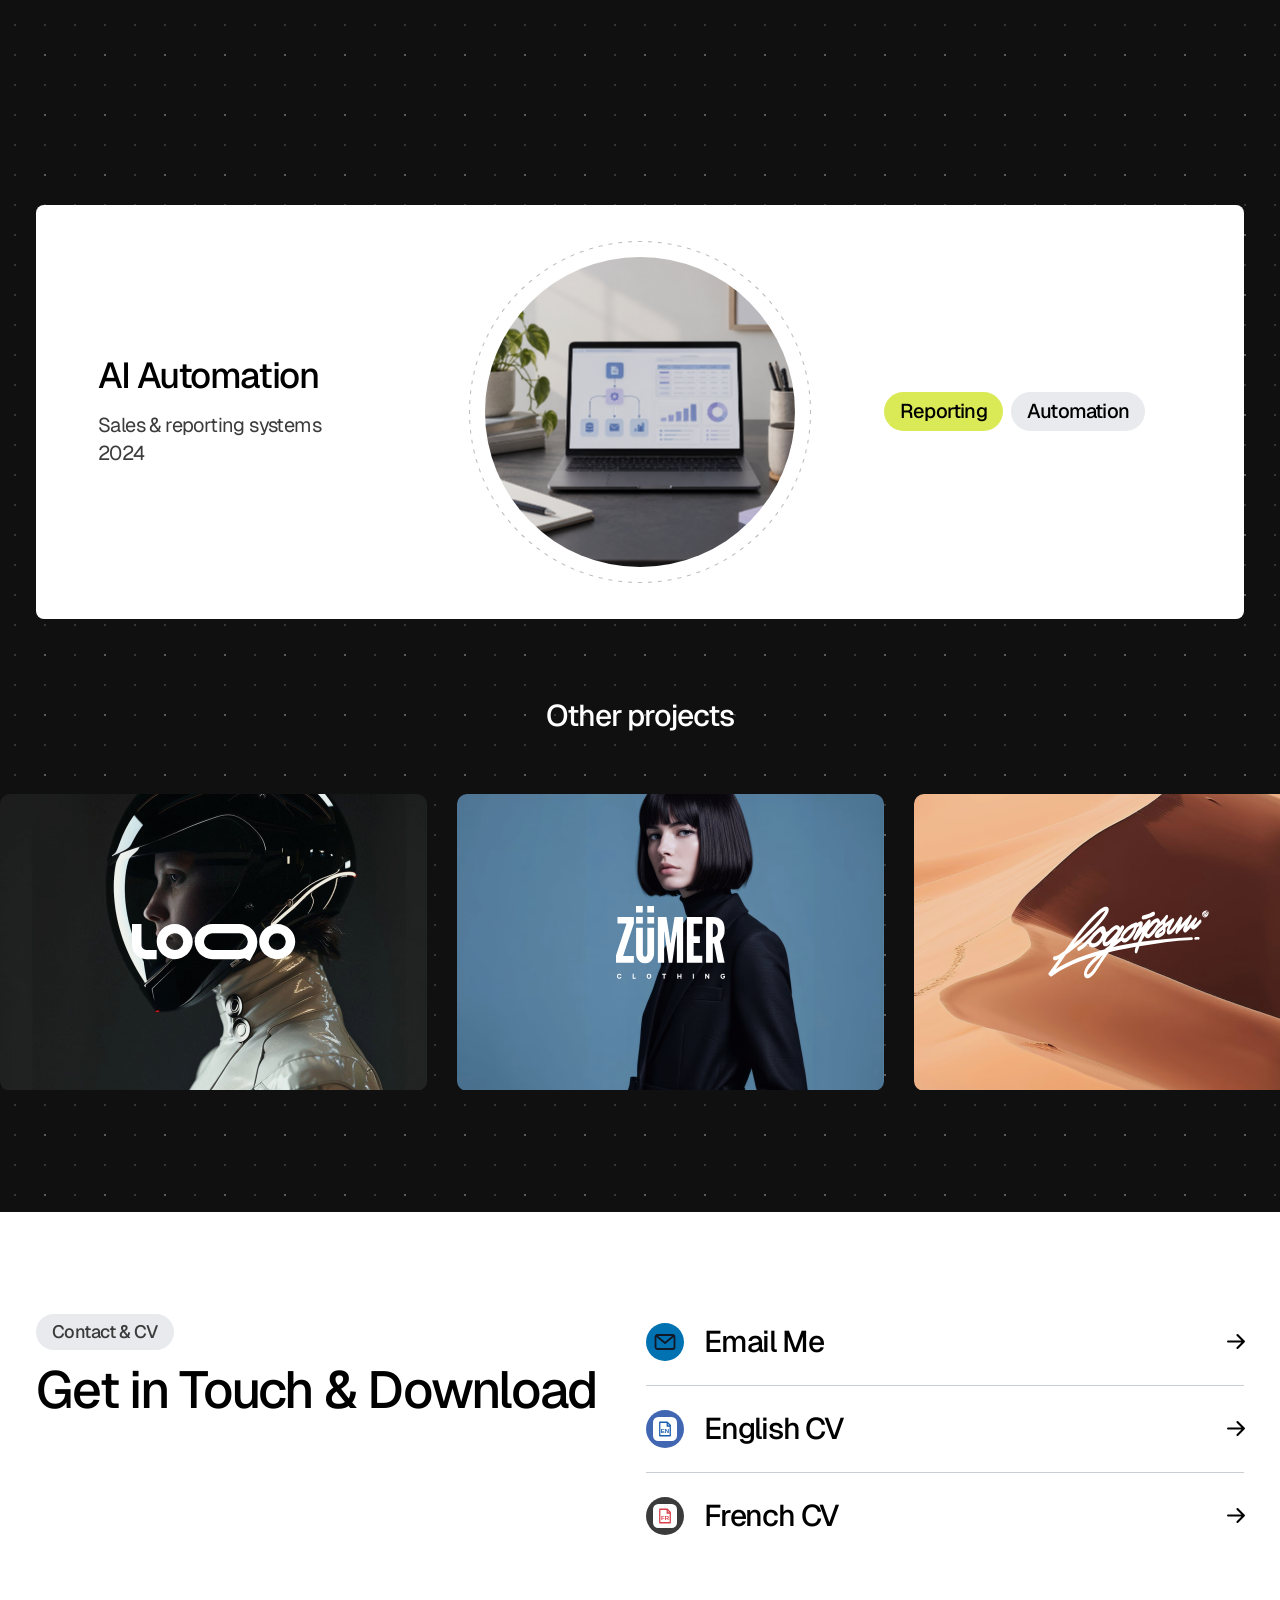
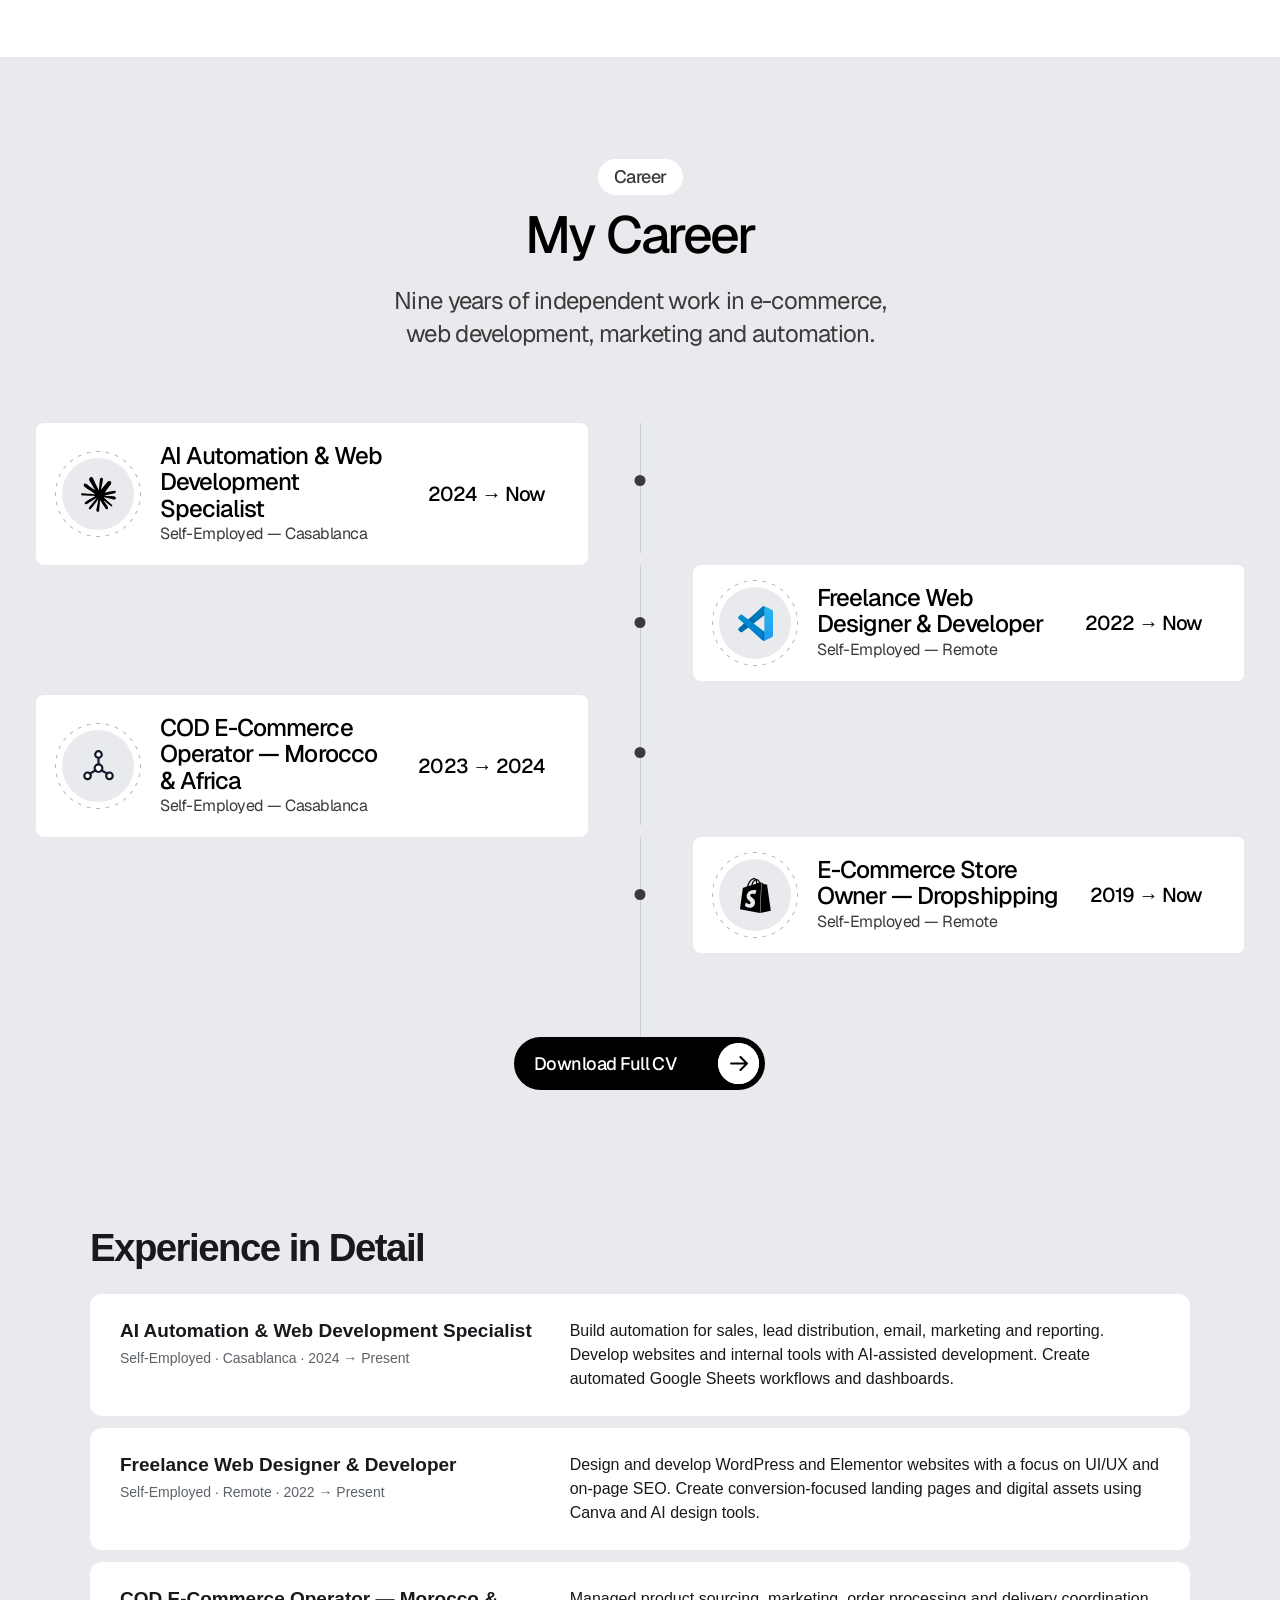
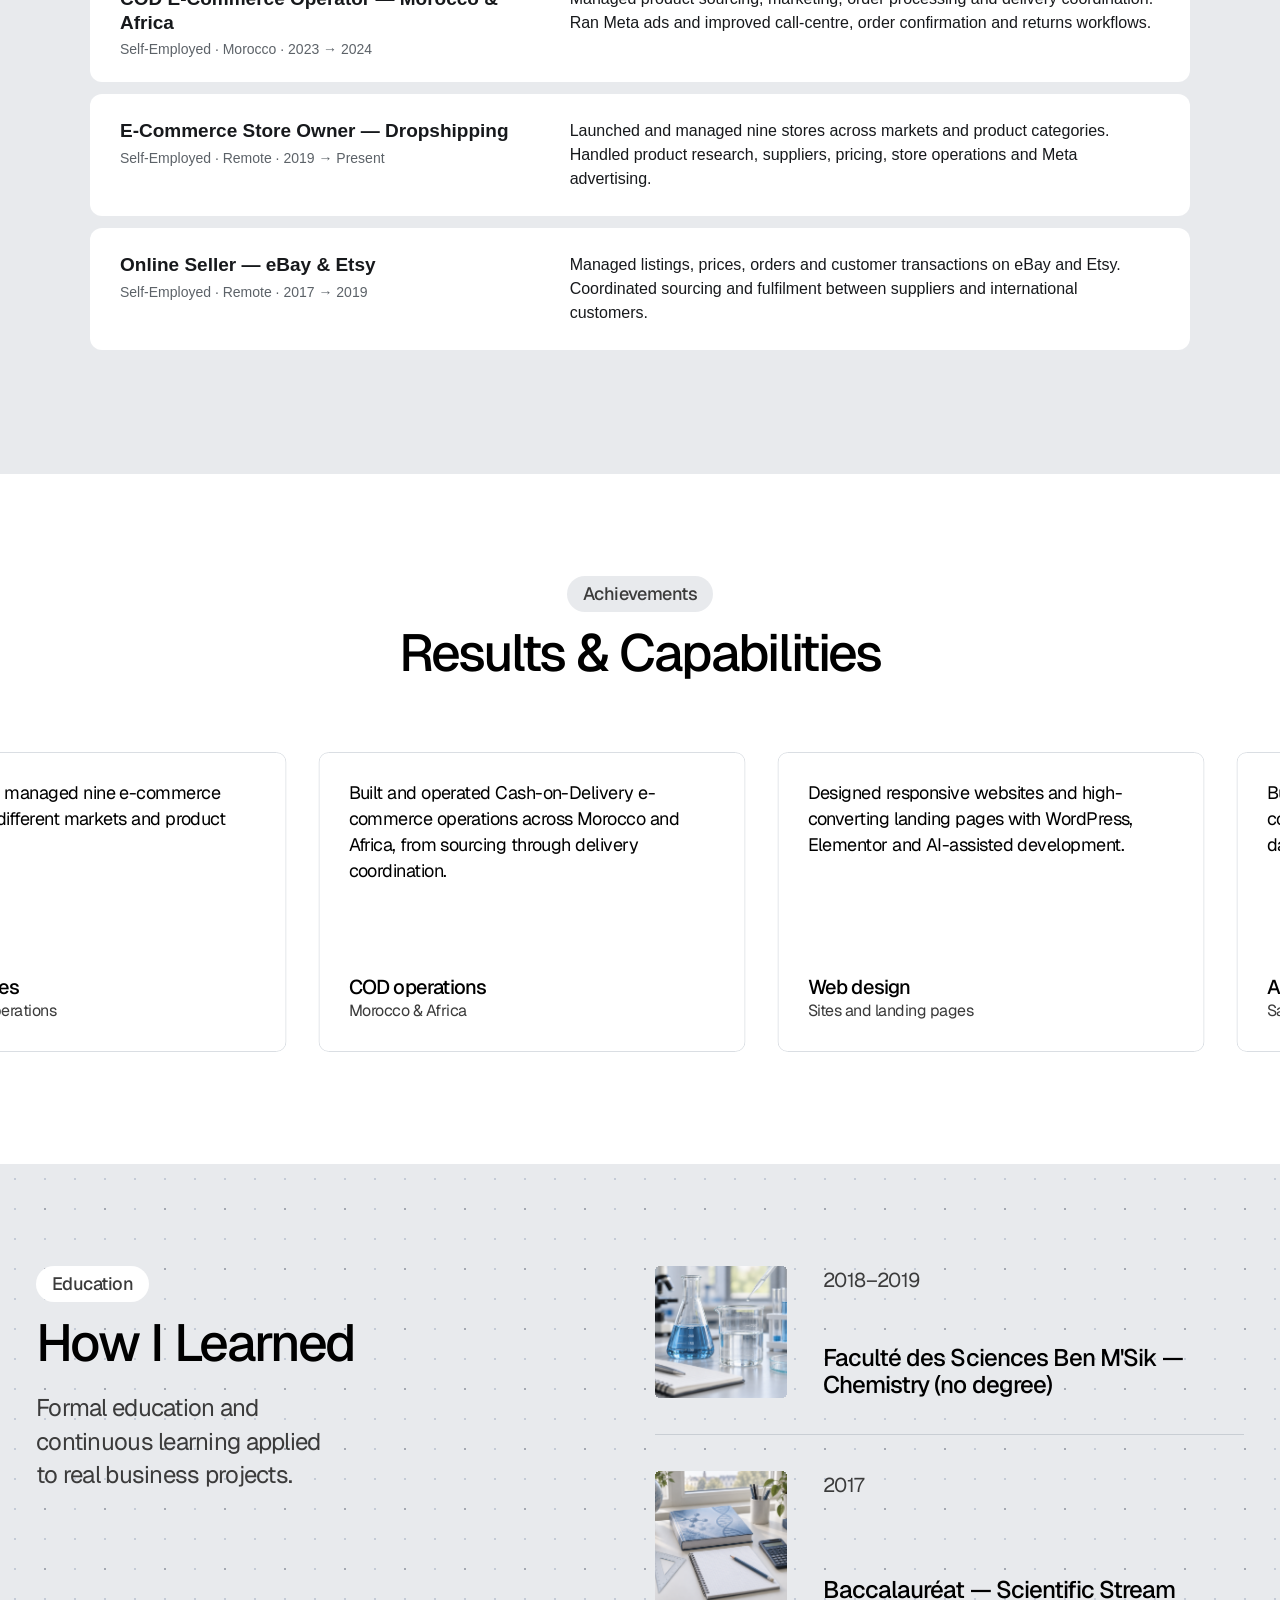
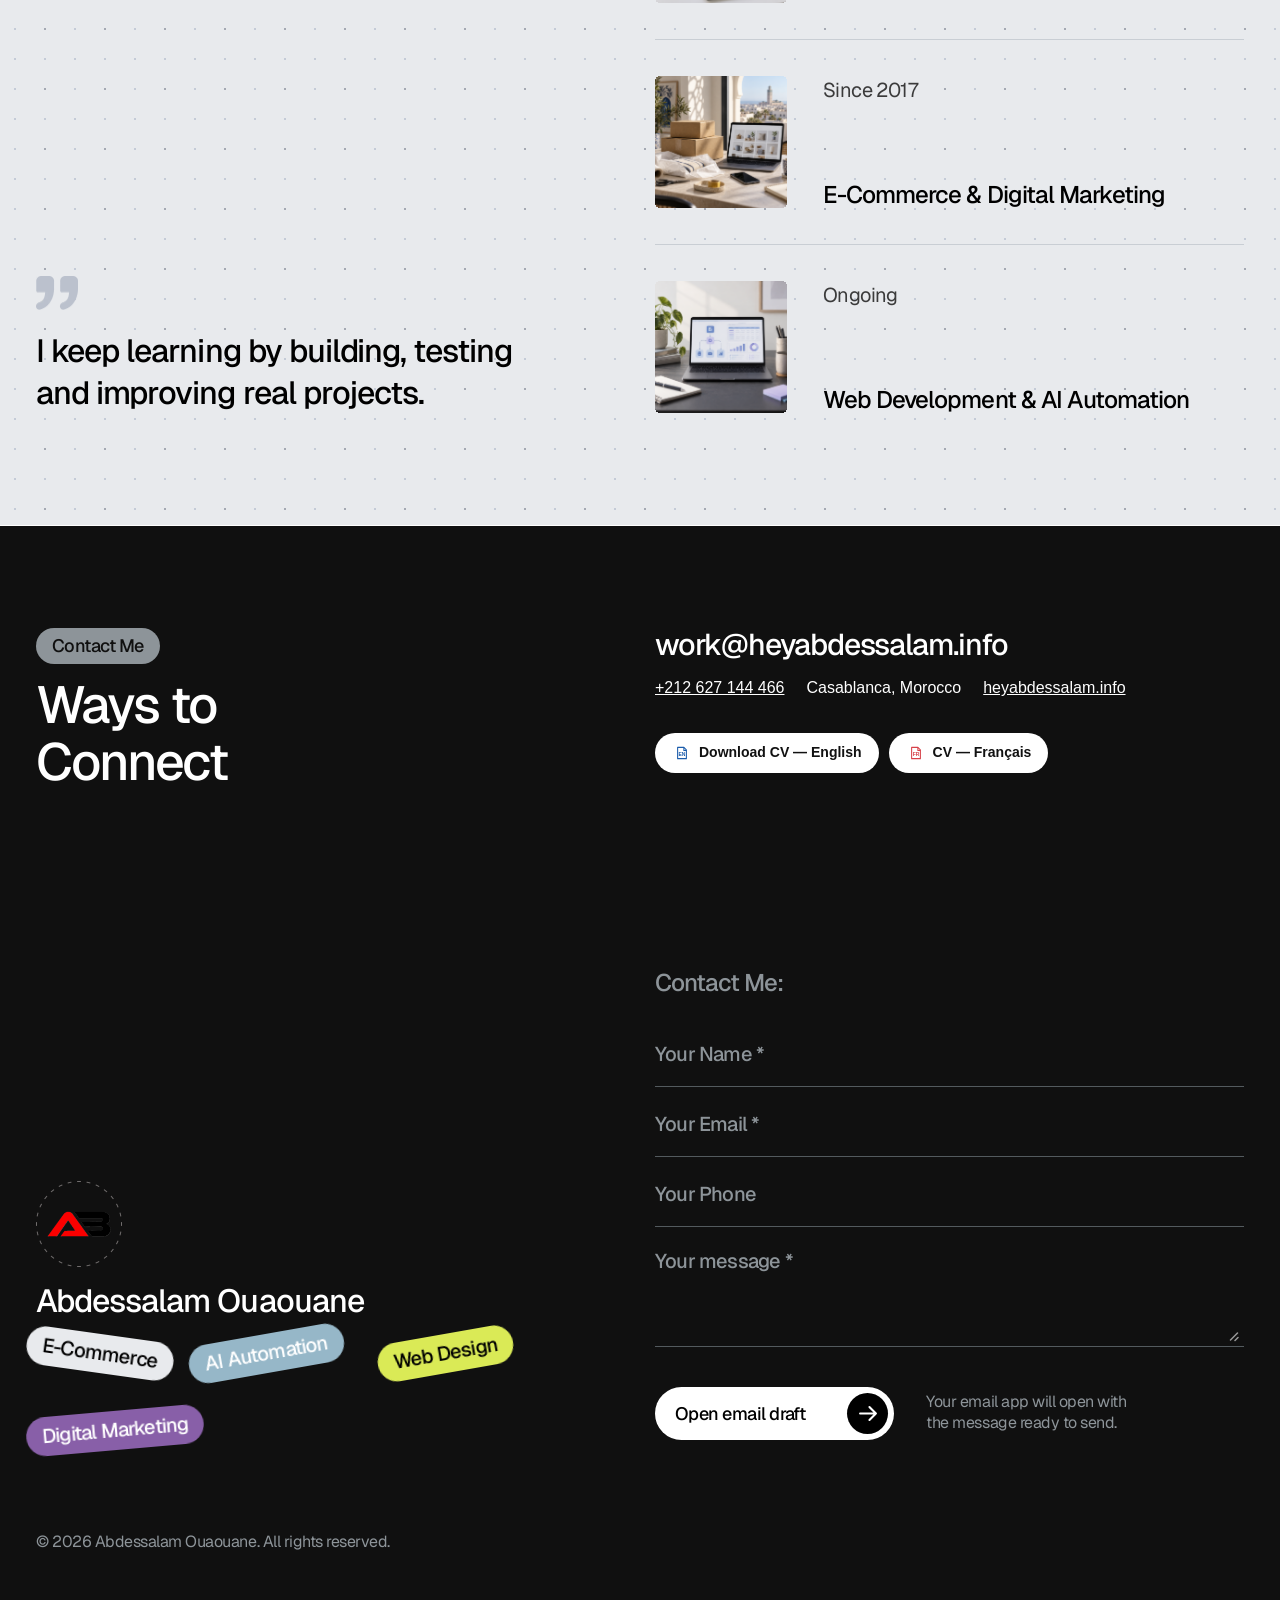
==== commit 4dd8c7bd: "Fix bilingual navigation and responsive controls" ====
--- a/index.html
+++ b/index.html
@@ -12443,15 +12443,15 @@
   requestAnimationFrame(moveReviews);
 });
 const mobilePanel = document.getElementById('cv-mobile-panel');
-const mobileMenuButtons = [...document.querySelectorAll('[data-framer-name="Menu mob"] [data-framer-name="Menu icon"]')];
+const mobileMenuButtons = [...document.querySelectorAll('[data-framer-name="Menu mob"] [data-framer-name="Menu icon"], [data-framer-name="Menu tab"] [data-framer-name="Menu icon"]')];
 function setMobileMenu(open) {
   mobilePanel.classList.toggle('is-open', open);
   mobileMenuButtons.forEach(icon => {
     icon.setAttribute('aria-expanded', String(open));
-    icon.setAttribute('aria-label', open ? 'Close menu' : 'Open menu');
+    icon.setAttribute('aria-label', document.documentElement.lang === 'fr' ? (open ? 'Fermer le menu' : 'Ouvrir le menu') : (open ? 'Close menu' : 'Open menu'));
   });
 }
-document.querySelectorAll('[data-framer-name="Menu mob"]').forEach(header => { header.removeAttribute('tabindex'); header.removeAttribute('data-highlight'); });
+document.querySelectorAll('[data-framer-name="Menu mob"], [data-framer-name="Menu tab"]').forEach(header => { header.removeAttribute('tabindex'); header.removeAttribute('data-highlight'); });
 mobileMenuButtons.forEach(icon => {
   icon.removeAttribute('data-highlight');
   icon.setAttribute('role', 'button'); icon.setAttribute('aria-label', 'Open menu'); icon.setAttribute('aria-controls', 'cv-mobile-panel'); icon.setAttribute('aria-expanded', 'false');
@@ -12462,7 +12462,7 @@
 mobilePanel.querySelectorAll('a').forEach(link => link.addEventListener('click', () => setMobileMenu(false)));
 document.addEventListener('keydown', event => { if (event.key === 'Escape') setMobileMenu(false); });
 document.addEventListener('click', event => { if (mobilePanel.classList.contains('is-open') && !mobilePanel.contains(event.target) && !event.target.closest('[data-framer-name="Menu icon"]')) setMobileMenu(false); });
-window.addEventListener('resize', () => { if (innerWidth > 809) setMobileMenu(false); });
+window.addEventListener('resize', () => { if (innerWidth > 1199) setMobileMenu(false); });
 document.querySelectorAll('form').forEach(form => form.addEventListener('submit', event => {
   event.preventDefault();
   const values = [...form.querySelectorAll('input, textarea')].map(field => `${field.placeholder || field.name}: ${field.value}`).join('\n');
@@ -12594,10 +12594,34 @@
 }
 const phEls = [...document.querySelectorAll('input,textarea')].filter(el => Object.prototype.hasOwnProperty.call(T, el.placeholder));
 phEls.forEach(el => el.dataset.cvPhEn = el.placeholder);
-const NAV = { './#about':'\u00c0 propos', './#projects':'Projets', './#career':'Parcours', './#blog':'Formation', './#contacts':'Contact' };
+const NAV = { './#about':'\u00c0 propos', './#projects':'Projets', './#career':'Parcours', './#skills':'Comp\u00e9tences', './#blog':'Formation', './#contacts':'Contact' };
 const navScope = document.querySelector('[data-framer-name="Menu desktop"]') || document;
 const navLinks = [...navScope.querySelectorAll('a[href^="./#"]')].filter(a => NAV[a.getAttribute('href')]);
 navLinks.forEach(a => { if (!a.dataset.cvOrig) a.dataset.cvOrig = a.innerHTML; });
+const mobileNavLinks = [...document.querySelectorAll('#cv-mobile-panel a[href^="#"]')];
+mobileNavLinks.forEach(a => { a.dataset.cvOrig = a.textContent; });
+function setDesktopNavLanguage(link, translatedLabel) {
+  link.innerHTML = link.dataset.cvOrig;
+  link.classList.toggle('cv-nav-translated', Boolean(translatedLabel));
+  if (!translatedLabel) { link.removeAttribute('aria-label'); return; }
+  link.setAttribute('aria-label', translatedLabel);
+  const rolling = link.querySelector('[data-framer-name="Rolling link"] > div > span');
+  if (!rolling) {
+    const label = [...link.childNodes].find(node => node.nodeType === Node.TEXT_NODE);
+    if (label) label.textContent = translatedLabel + ' ';
+    return;
+  }
+  rolling.setAttribute('aria-hidden', 'true');
+  const sample = rolling.querySelector('span');
+  const letters = document.createDocumentFragment();
+  Array.from(translatedLabel).forEach((character, index) => {
+    if (character === ' ') { letters.appendChild(document.createTextNode(' ')); return; }
+    const letter = sample.cloneNode(true);
+    letter.querySelectorAll('div').forEach(line => { line.textContent = character; line.style.transitionDelay = `${index * 18}ms`; });
+    letters.appendChild(letter);
+  });
+  rolling.replaceChildren(letters);
+}
 let lang = localStorage.getItem('cv-lang') || 'en';
 function applyLang(l) {
   lang = l;
@@ -12609,9 +12633,11 @@
     else { node.textContent = orig; }
   });
   phEls.forEach(el => { el.placeholder = l === 'fr' ? T[el.dataset.cvPhEn] : el.dataset.cvPhEn; });
-  navLinks.forEach(a => {
-    if (l === 'fr') { a.innerHTML = '<span class="cv-nav-plain">' + NAV[a.getAttribute('href')] + '</span>'; }
-    else { a.innerHTML = a.dataset.cvOrig; }
+  navLinks.forEach(a => setDesktopNavLanguage(a, l === 'fr' ? NAV[a.getAttribute('href')] : null));
+  mobileNavLinks.forEach(a => { a.textContent = l === 'fr' ? NAV['./' + a.getAttribute('href')] || a.dataset.cvOrig : a.dataset.cvOrig; });
+  document.getElementById('cv-mobile-panel').setAttribute('aria-label', l === 'fr' ? 'Navigation mobile' : 'Mobile navigation');
+  mobileMenuButtons.forEach(icon => {
+    icon.setAttribute('aria-label', l === 'fr' ? (icon.getAttribute('aria-expanded') === 'true' ? 'Fermer le menu' : 'Ouvrir le menu') : (icon.getAttribute('aria-expanded') === 'true' ? 'Close menu' : 'Open menu'));
   });
   document.querySelectorAll('.cv-lang-toggle').forEach(b => {
     b.querySelector('.cv-lang-en').classList.toggle('cv-lang-active', l === 'en');
@@ -12619,19 +12645,22 @@
     b.setAttribute('aria-label', l === 'en' ? 'Switch to French' : 'Passer en anglais');
   });
 }
-function makeLangBtn(mobile) {
+function makeLangBtn(mode) {
   const b = document.createElement('button');
   b.type = 'button';
-  b.className = 'cv-lang-toggle' + (mobile ? ' cv-lang-mobile' : '');
+  b.className = 'cv-lang-toggle' + (mode ? ' cv-lang-' + mode : '');
   b.innerHTML = '<span class="cv-lang-opt cv-lang-en">EN</span><span class="cv-lang-sep">/</span><span class="cv-lang-opt cv-lang-fr">FR</span>';
   b.addEventListener('click', () => applyLang(lang === 'en' ? 'fr' : 'en'));
   return b;
 }
 const headerInner = document.querySelector('[data-framer-name="Menu desktop"] [data-framer-name="Inner"]');
-if (headerInner) headerInner.appendChild(makeLangBtn(false));
-document.body.appendChild(makeLangBtn(true));
+if (headerInner) headerInner.appendChild(makeLangBtn());
+const tabletHeaderInner = document.querySelector('[data-framer-name="Menu tab"] [data-framer-name="Inner"]');
+if (tabletHeaderInner) tabletHeaderInner.insertBefore(makeLangBtn('tablet'), tabletHeaderInner.querySelector('[data-framer-name="Icon container"]'));
+const mobileHeaderInner = document.querySelector('[data-framer-name="Menu mob"] [data-framer-name="Inner"]');
+if (mobileHeaderInner) mobileHeaderInner.insertBefore(makeLangBtn('mobile'), mobileHeaderInner.querySelector('[data-framer-name="Icon container"]'));
 applyLang(lang);
 })();
 </script></body>
 
-</html>+</html>
--- a/styles.css
+++ b/styles.css
@@ -71,10 +71,11 @@
 .cv-language-menu a:hover,.cv-language-menu a:focus-visible { background:#f0f2f5; }
 .cv-language-menu img { width:22px; height:22px; }
 .framer-0AgRR[data-framer-name="Black"],.framer-0AgRR[data-framer-name="Black phone"],button.framer-7n9Qq { transition:transform .3s ease,box-shadow .3s ease,filter .3s ease; }
+.framer-cQyTJ .framer-q25wem { overflow:visible; }
 .framer-0AgRR[data-framer-name="Black"] [data-framer-name="Icon"],.framer-0AgRR[data-framer-name="Black phone"] [data-framer-name="Icon"],button.framer-7n9Qq [data-framer-name="Icon"] { transition:transform .35s cubic-bezier(.2,.8,.2,1); }
 .framer-0AgRR[data-framer-name="Black"] [data-framer-name^="Arrow"],.framer-0AgRR[data-framer-name="Black phone"] [data-framer-name^="Arrow"],button.framer-7n9Qq [data-framer-name^="Arrow"] { transition:transform .35s ease,opacity .25s ease; }
 .framer-0AgRR[data-framer-name="Black"] [data-framer-name="Arrow 2"],.framer-0AgRR[data-framer-name="Black phone"] [data-framer-name="Arrow 2"],button.framer-7n9Qq [data-framer-name="Arrow 2"] { opacity:0; }
-.framer-0AgRR[data-framer-name="Black"]:is(:hover,:focus-visible),.framer-0AgRR[data-framer-name="Black phone"]:is(:hover,:focus-visible),button.framer-7n9Qq:is(:hover,:focus-visible) { transform:translateY(-2px); box-shadow:0 9px 20px #0002; filter:brightness(1.08); }
+.framer-0AgRR[data-framer-name="Black"]:is(:hover,:focus-visible),.framer-0AgRR[data-framer-name="Black phone"]:is(:hover,:focus-visible),button.framer-7n9Qq:is(:hover,:focus-visible) { box-shadow:0 9px 20px #0002; filter:brightness(1.08); }
 .framer-0AgRR[data-framer-name="Black"]:is(:hover,:focus-visible) [data-framer-name="Icon"],.framer-0AgRR[data-framer-name="Black phone"]:is(:hover,:focus-visible) [data-framer-name="Icon"],button.framer-7n9Qq:is(:hover,:focus-visible) [data-framer-name="Icon"] { transform:translateX(4px); }
 .framer-0AgRR[data-framer-name="Black"]:is(:hover,:focus-visible) [data-framer-name="Arrow 1"],.framer-0AgRR[data-framer-name="Black phone"]:is(:hover,:focus-visible) [data-framer-name="Arrow 1"],button.framer-7n9Qq:is(:hover,:focus-visible) [data-framer-name="Arrow 1"] { transform:translateX(18px); opacity:0; }
 .framer-0AgRR[data-framer-name="Black"]:is(:hover,:focus-visible) [data-framer-name="Arrow 2"],.framer-0AgRR[data-framer-name="Black phone"]:is(:hover,:focus-visible) [data-framer-name="Arrow 2"],button.framer-7n9Qq:is(:hover,:focus-visible) [data-framer-name="Arrow 2"] { transform:translateX(32px); opacity:1; }
@@ -88,21 +89,41 @@
   [data-framer-name="Menu mob"] [data-framer-name="Menu icon"][aria-expanded="true"] [data-framer-name="line 2"] { transform:translateY(-5px) rotate(-45deg) !important; }
   [data-framer-name="Menu mob"] [data-framer-name="Menu icon"]:focus { outline:none; }
   [data-framer-name="Menu mob"] [data-framer-name="Menu icon"]:focus-visible { outline:2px solid #17191c; outline-offset:2px; border-radius:4px; }
-  .cv-mobile-panel.is-open { display:flex; flex-direction:column; position:fixed; z-index:99999; top:62px; left:0; right:0; max-height:calc(100dvh - 62px); overflow-y:auto; background:#fff; padding:18px 24px 26px; box-shadow:0 16px 24px #0002; }
+  .cv-mobile-panel.is-open { display:flex; flex-direction:column; position:fixed; z-index:99999; top:76px; left:0; right:0; max-height:calc(100dvh - 76px); overflow-y:auto; background:#fff; padding:18px 24px 26px; box-shadow:0 16px 24px #0002; }
   .cv-mobile-panel a { color:#17191c; text-decoration:none; font-size:19px; font-weight:600; padding:13px 2px; border-bottom:1px solid #e8eaed; }
   .cv-mobile-panel a:last-child { border:0; }
 }
 @media(max-width:809px){.cv-details { padding:0 20px; }.cv-details-grid { grid-template-columns:1fr; }.cv-experience-details { width:calc(100% - 40px); }.cv-experience-details article { grid-template-columns:1fr; gap:14px; padding:22px; }}
 @media(max-width:809px){#about,#projects,#career,#skills,#blog,#contacts { scroll-margin-top:68px; }}
 .cv-lang-toggle { display:inline-flex; align-items:center; gap:6px; background:#fff; border:2px solid #17191c; border-radius:99px; padding:8px 16px; font-family:Geist,Arial,sans-serif; font-size:14px; font-weight:700; color:#17191c; cursor:pointer; transition:transform .2s ease,box-shadow .2s ease; }
-.cv-lang-toggle:hover { transform:translateY(-2px); box-shadow:0 8px 18px #0002; }
+.cv-lang-toggle:hover { box-shadow:0 8px 18px #0002; }
 .cv-lang-toggle .cv-lang-opt { opacity:.45; }
 .cv-lang-toggle .cv-lang-opt.cv-lang-active { opacity:1; }
 .cv-lang-toggle .cv-lang-sep { opacity:.35; }
-[data-framer-name="Menu desktop"] .cv-lang-toggle:not(.cv-lang-mobile) { position:absolute; left:250px; top:50%; translate:0 -50%; z-index:5; }
+[data-framer-name="Menu desktop"] { overflow:visible !important; }
+[data-framer-name="Menu desktop"] [data-framer-name="Inner"] { align-items:center; }
+[data-framer-name="Menu desktop"] [data-framer-name="Menu items"] { overflow:visible; }
+[data-framer-name="Menu desktop"] .cv-lang-toggle:not(.cv-lang-mobile) { position:relative; flex:none; align-self:center; z-index:5; margin:0; line-height:1; white-space:nowrap; }
 @media(max-width:809px){
   [data-framer-name="Menu desktop"] .cv-lang-toggle:not(.cv-lang-mobile) { display:none; }
-  .cv-lang-toggle.cv-lang-mobile { position:fixed; z-index:99998; top:12px; right:70px; padding:7px 14px; font-size:13px; background:#fff; }
+  [data-framer-name="Menu mob"] [data-framer-name="Inner"] { gap:10px; }
+  [data-framer-name="Menu mob"] [data-framer-name="Icon container"] { flex:0 0 44px; width:44px; padding:0; }
+  .cv-lang-toggle.cv-lang-mobile { position:relative; order:1; flex:none; align-self:center; z-index:1; margin-left:auto; margin-right:8px; padding:7px 12px; font-size:13px; line-height:1; background:#fff; }
 }
+@media(max-width:359px){ [data-framer-name="Menu mob"] [data-framer-name="Logotype"] { font-size:0 !important; } }
 @media(min-width:810px){ .cv-lang-toggle.cv-lang-mobile { display:none; } }
-.cv-nav-plain { font-family:Geist,Arial,sans-serif; font-size:20px; font-weight:500; letter-spacing:-0.04em; color:#111; text-decoration:none; white-space:nowrap; }
+@media(min-width:810px) and (max-width:1199px){
+  [data-framer-name="Menu tab"] .cv-lang-tablet { order:1; flex:none; align-self:center; margin-left:auto; margin-right:24px; line-height:1; }
+  [data-framer-name="Menu tab"] [data-framer-name="Icon container"] { order:2; }
+  [data-framer-name="Menu tab"] [data-framer-name="Menu icon"] { cursor:pointer; min-width:44px; min-height:44px; display:flex; flex-direction:column; justify-content:center; gap:8px; }
+  [data-framer-name="Menu tab"] [data-framer-name="Menu icon"] > div { position:relative; width:36px; height:2px; top:auto; left:auto; right:auto; transition:transform .2s ease; }
+  [data-framer-name="Menu tab"] [data-framer-name="Menu icon"][aria-expanded="true"] [data-framer-name="line 1"] { transform:translateY(5px) rotate(45deg) !important; }
+  [data-framer-name="Menu tab"] [data-framer-name="Menu icon"][aria-expanded="true"] [data-framer-name="line 2"] { transform:translateY(-5px) rotate(-45deg) !important; }
+  .cv-mobile-panel.is-open { display:flex; flex-direction:column; position:fixed; z-index:99999; top:94px; left:0; right:0; max-height:calc(100dvh - 94px); overflow-y:auto; background:#fff; padding:18px 32px 26px; box-shadow:0 16px 24px #0002; }
+  .cv-mobile-panel a { color:#17191c; text-decoration:none; font-size:19px; font-weight:600; padding:13px 2px; border-bottom:1px solid #e8eaed; }
+  .cv-mobile-panel a:last-child { border:0; }
+}
+@media(max-width:809px),(min-width:1200px){ .cv-lang-tablet { display:none; } }
+.cv-nav-translated [data-framer-name="Rolling link"] > div > span > span > div { transition:transform .35s ease; }
+.cv-nav-translated:is(:hover,:focus-visible) [data-framer-name="Rolling link"] > div > span > span > div { transform:translateY(-100%) !important; }
+@media(prefers-reduced-motion:reduce){ .cv-nav-translated [data-framer-name="Rolling link"] > div > span > span > div { transition:none; } }
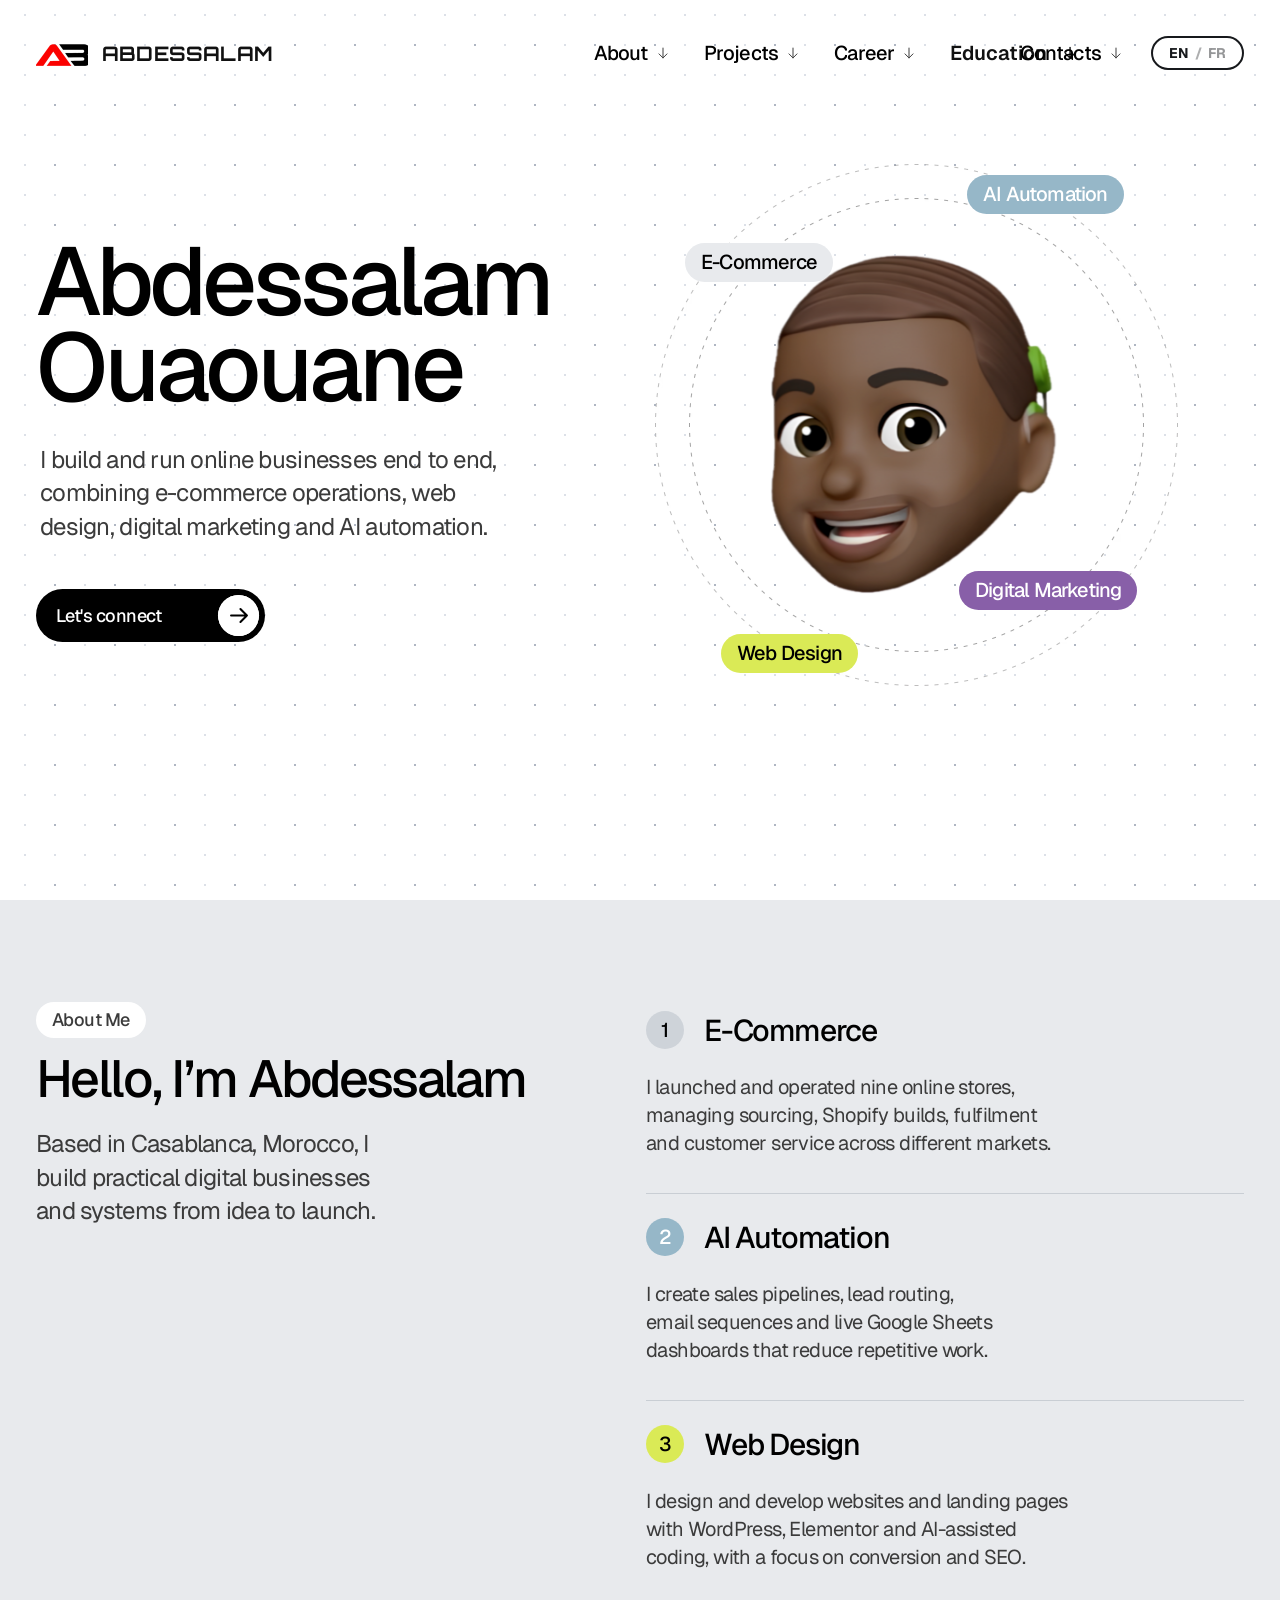
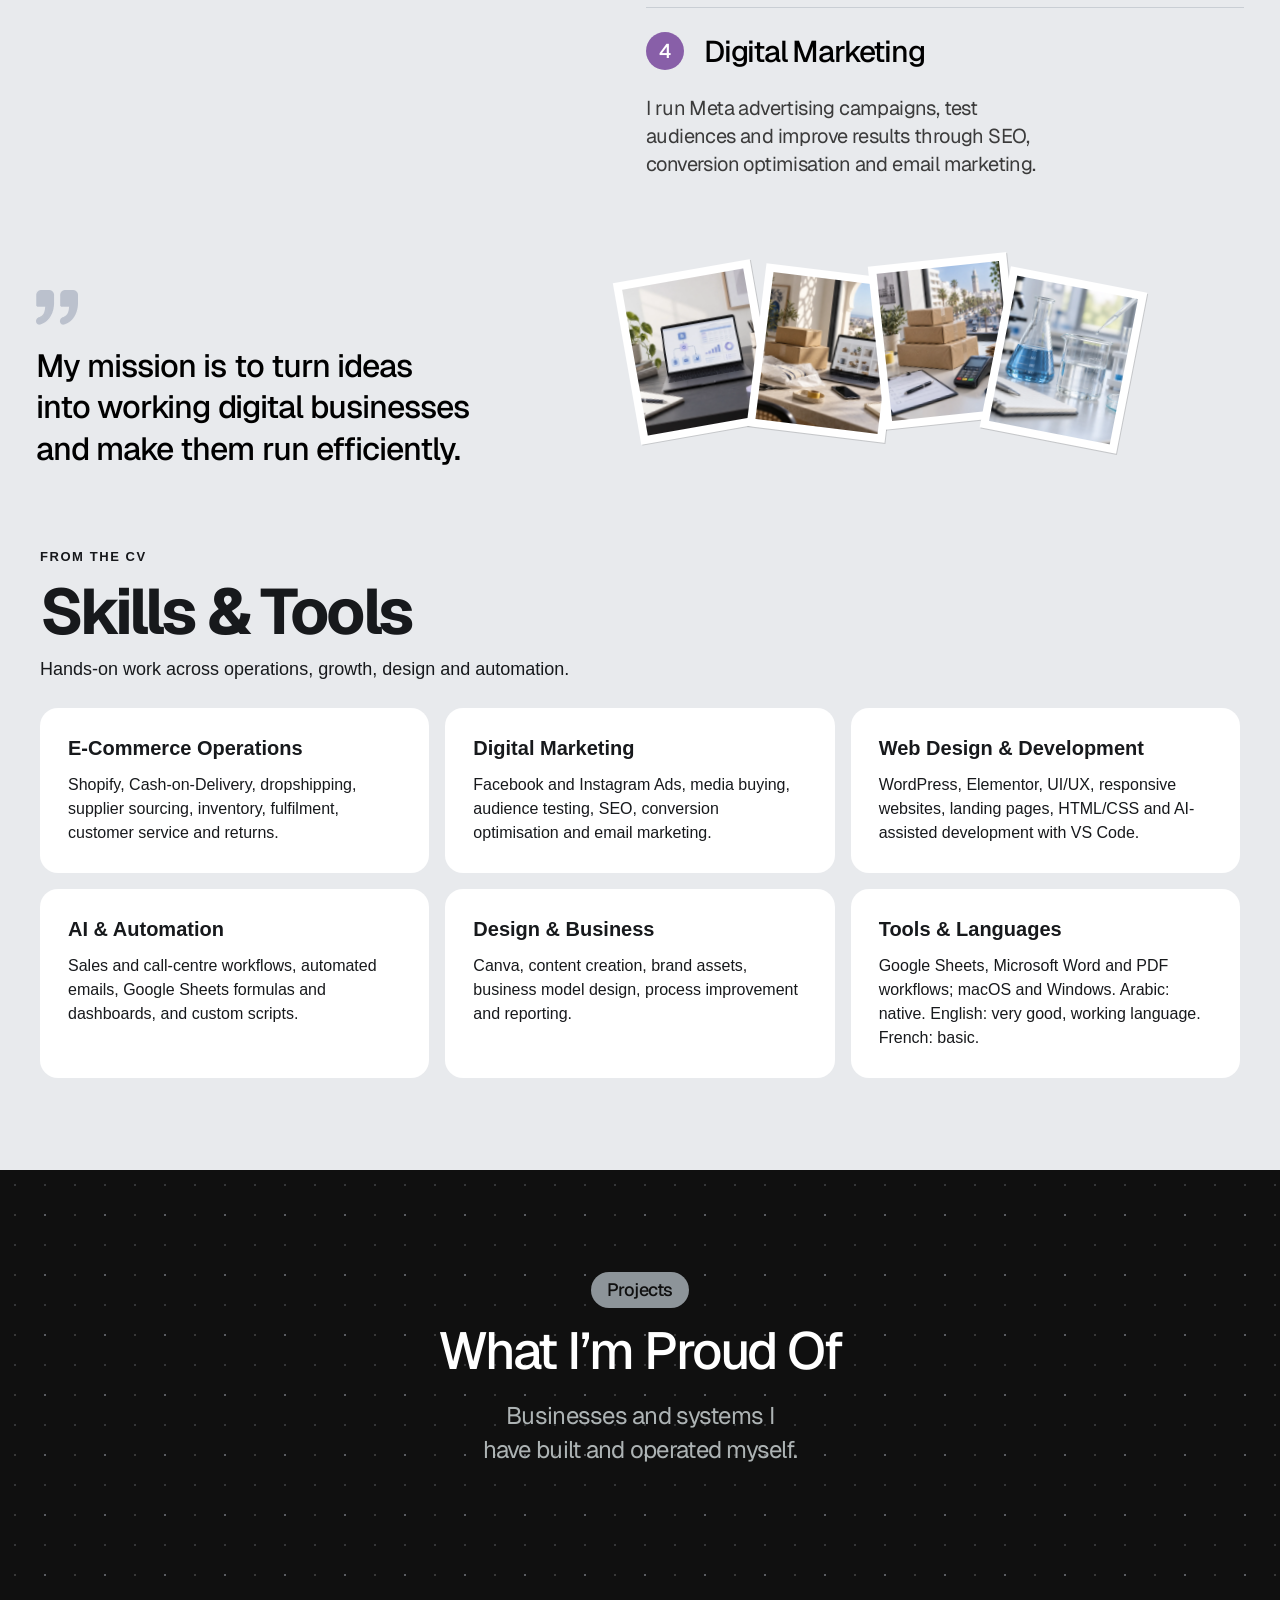
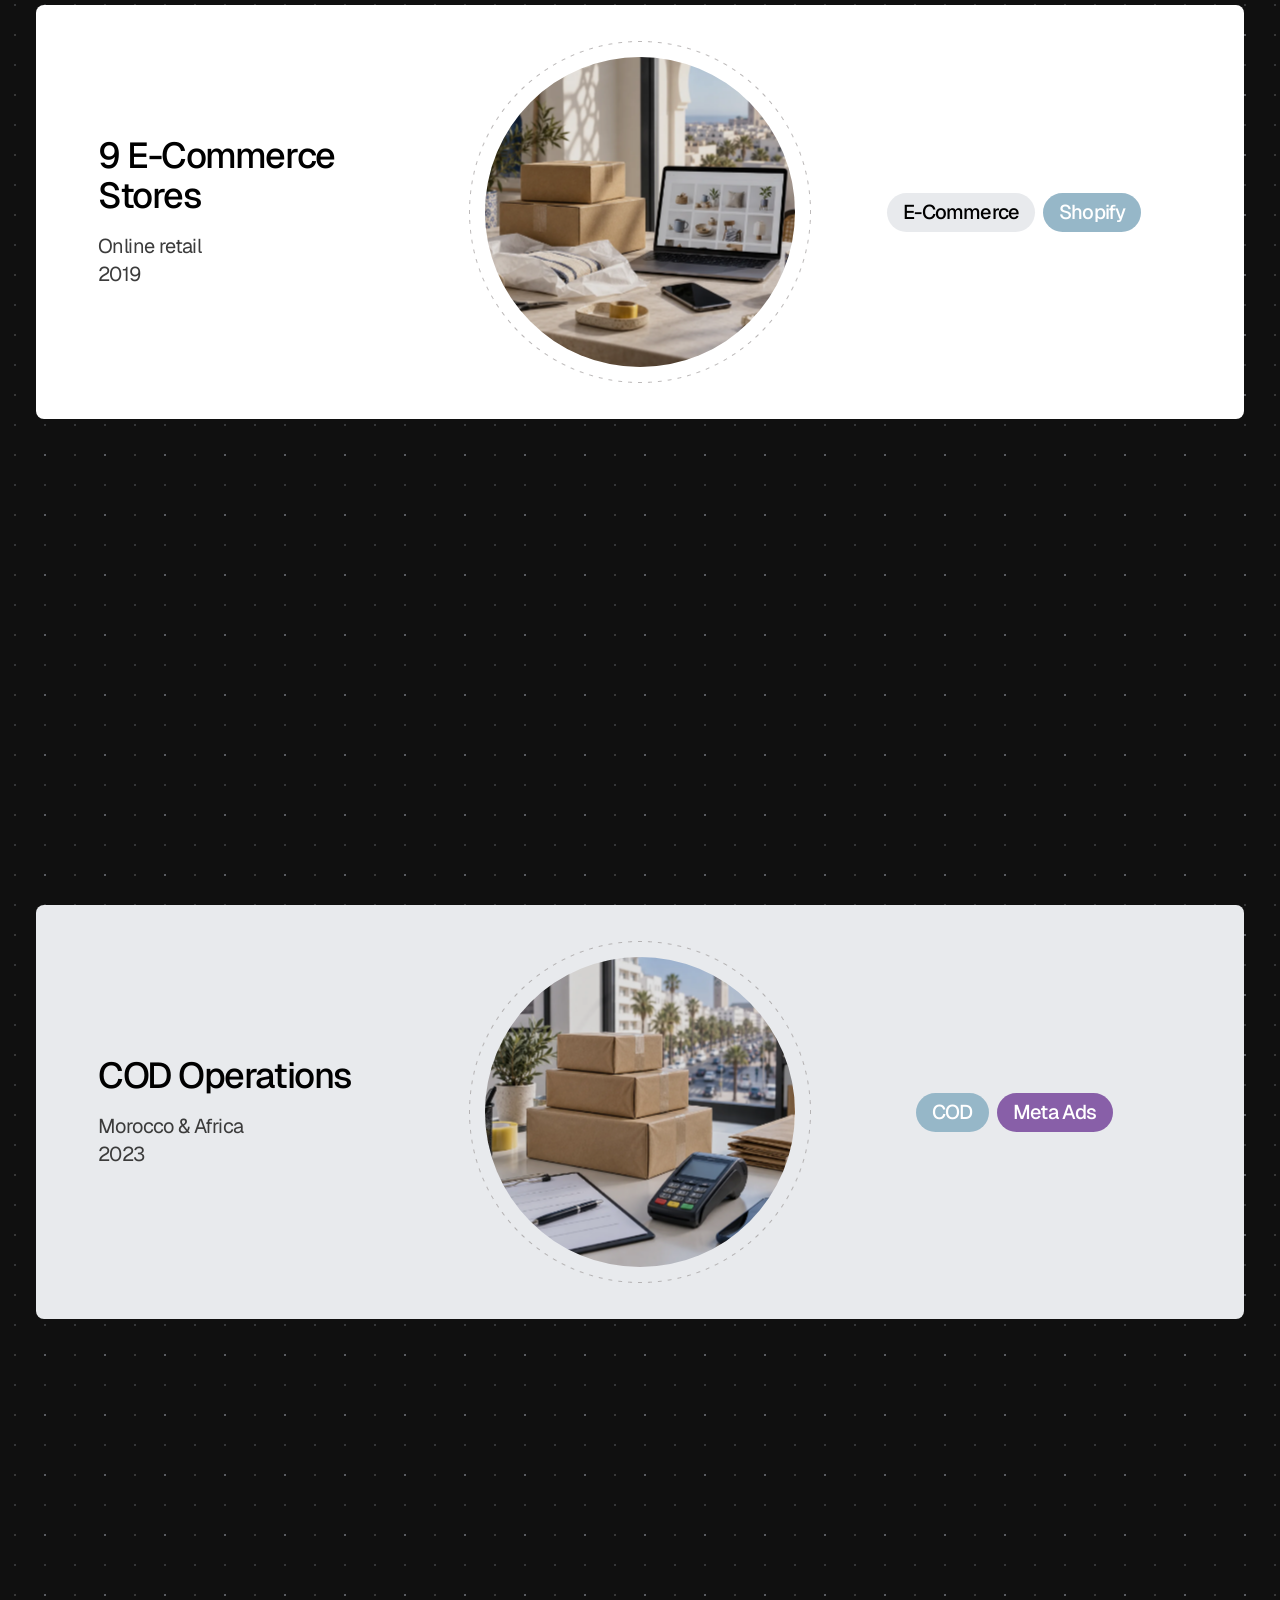
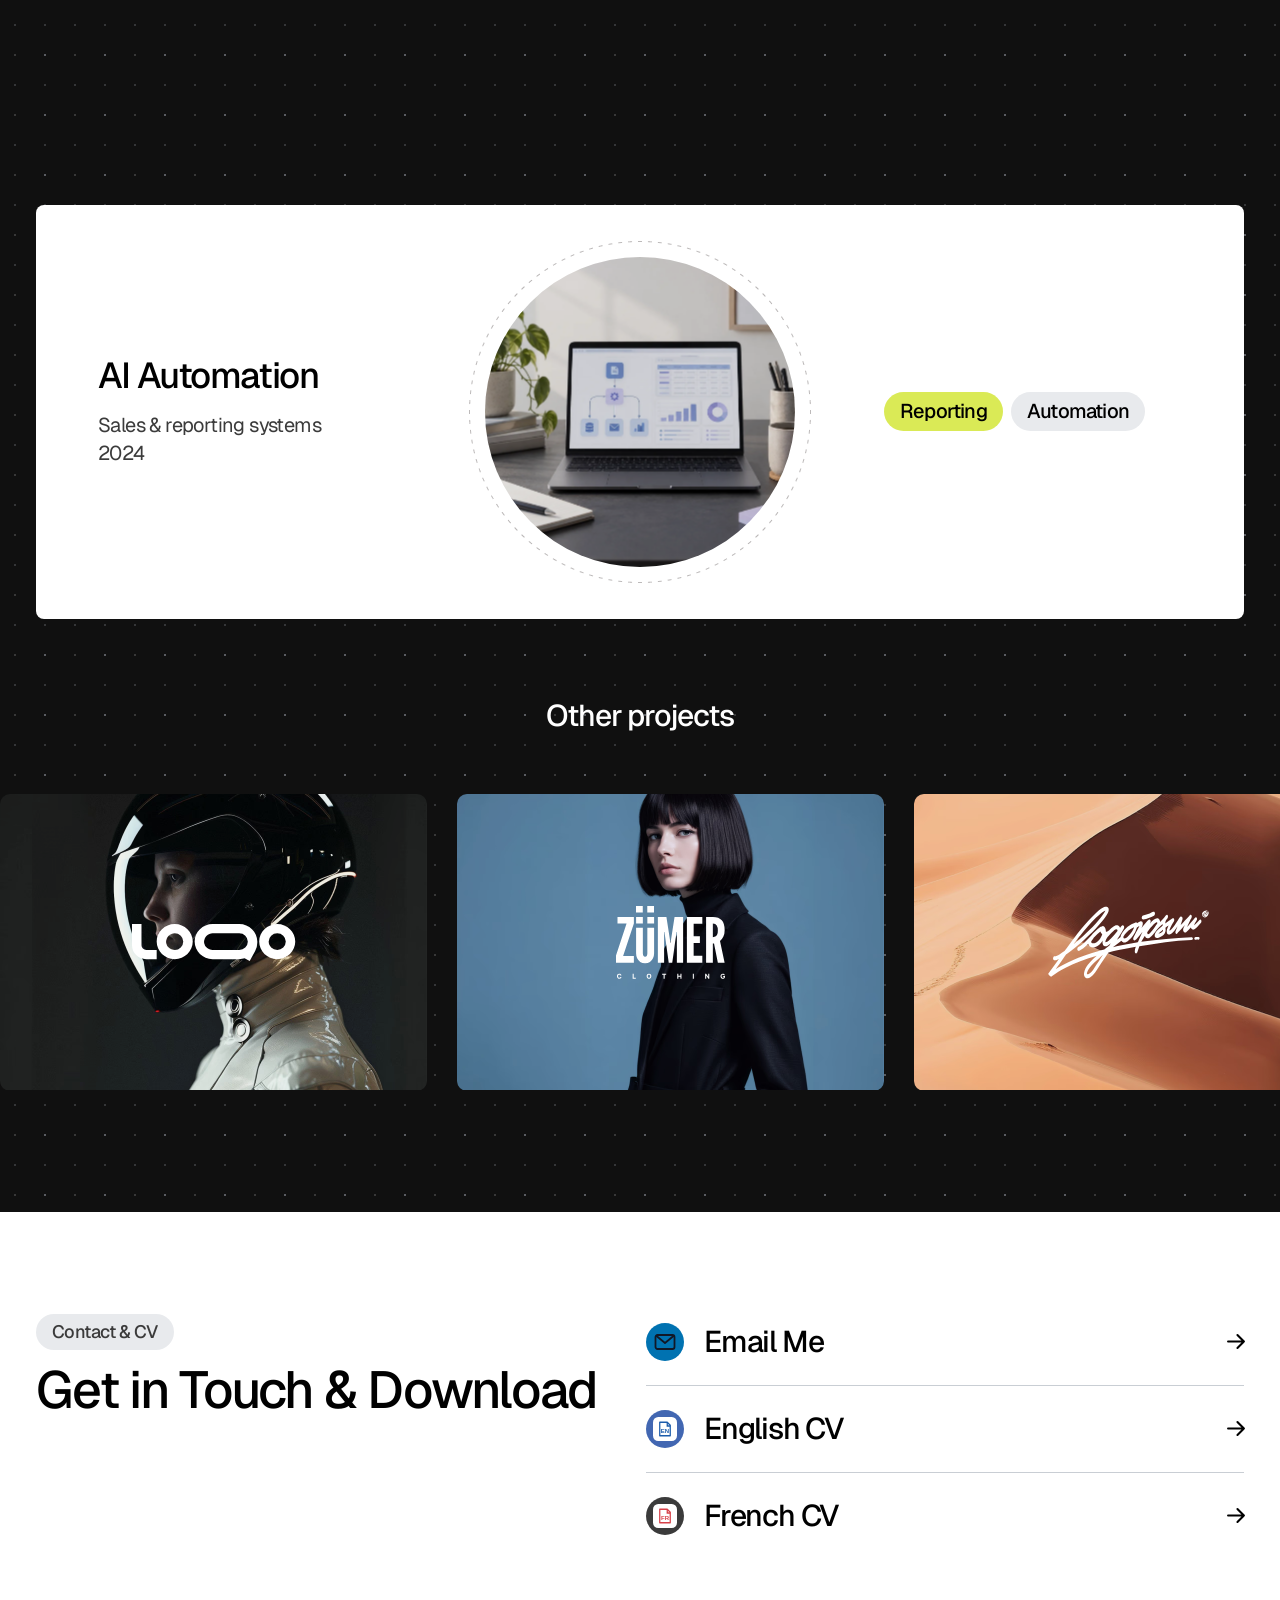
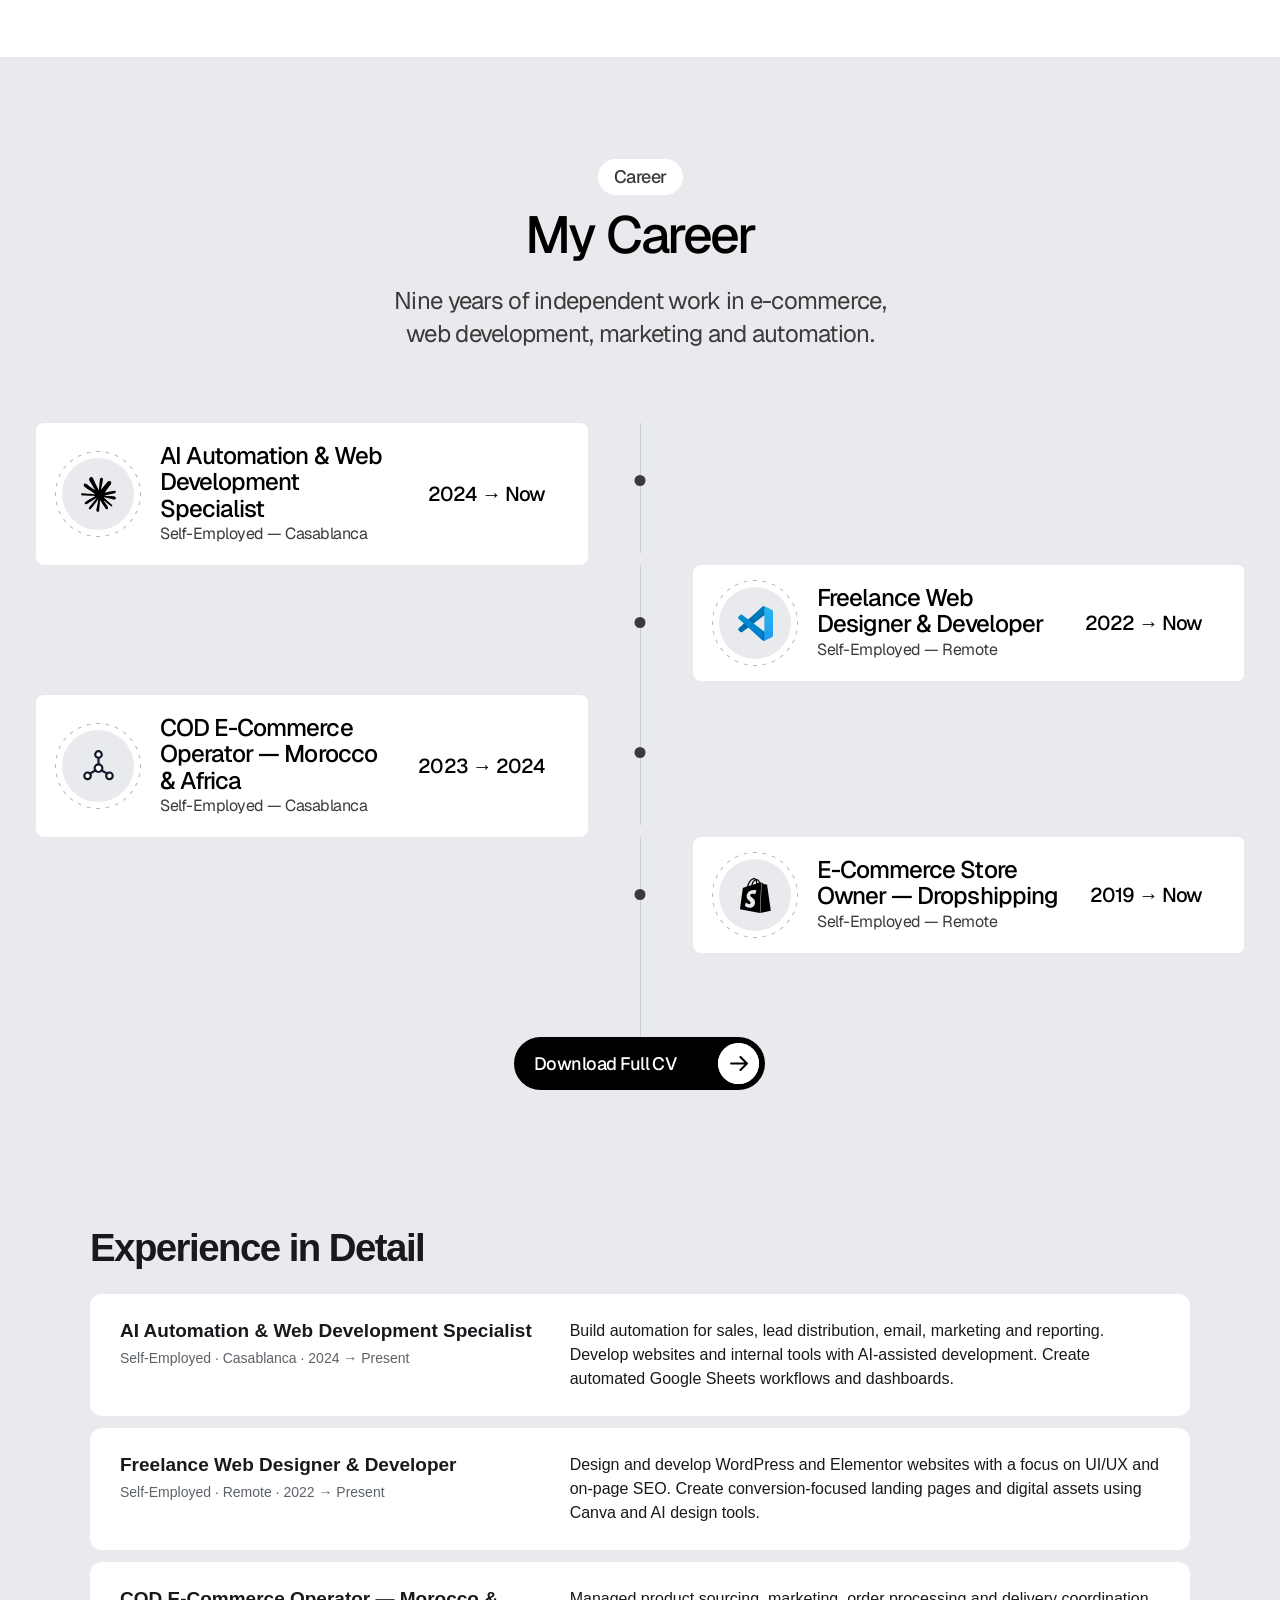
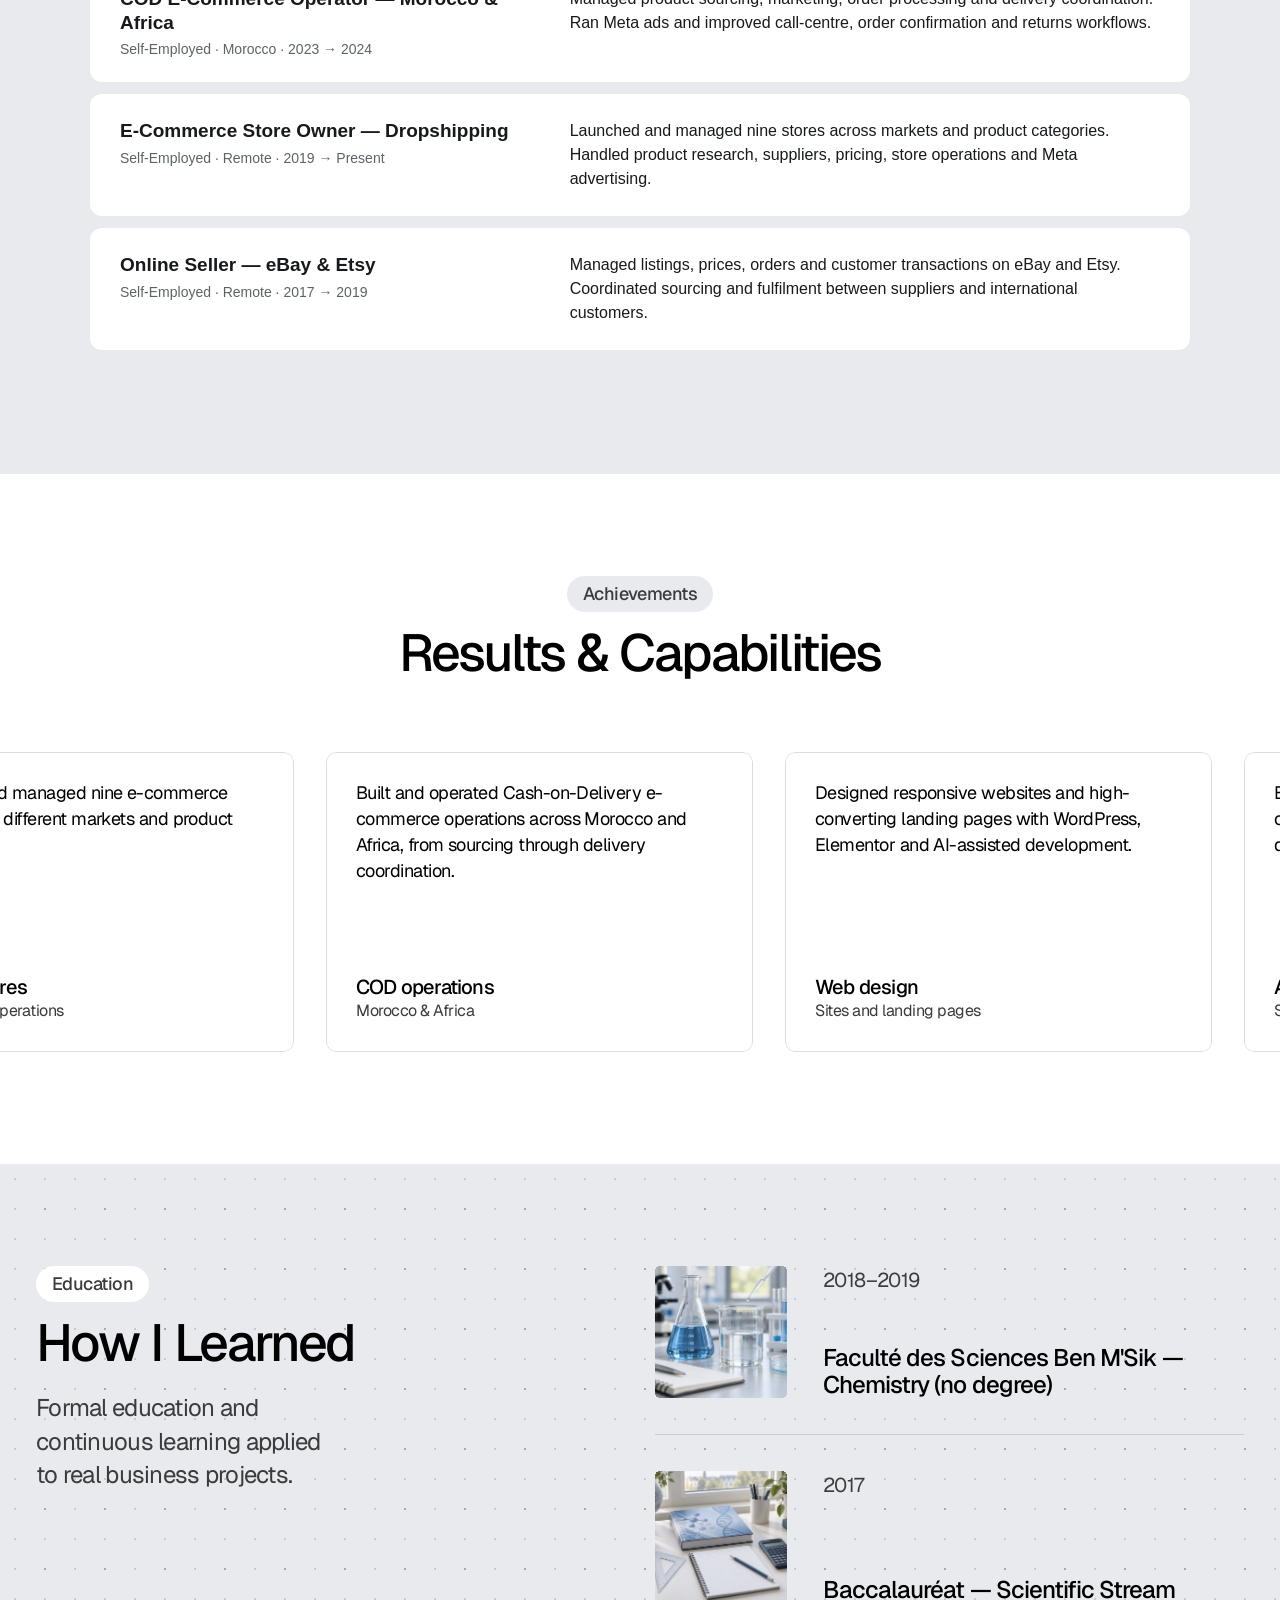
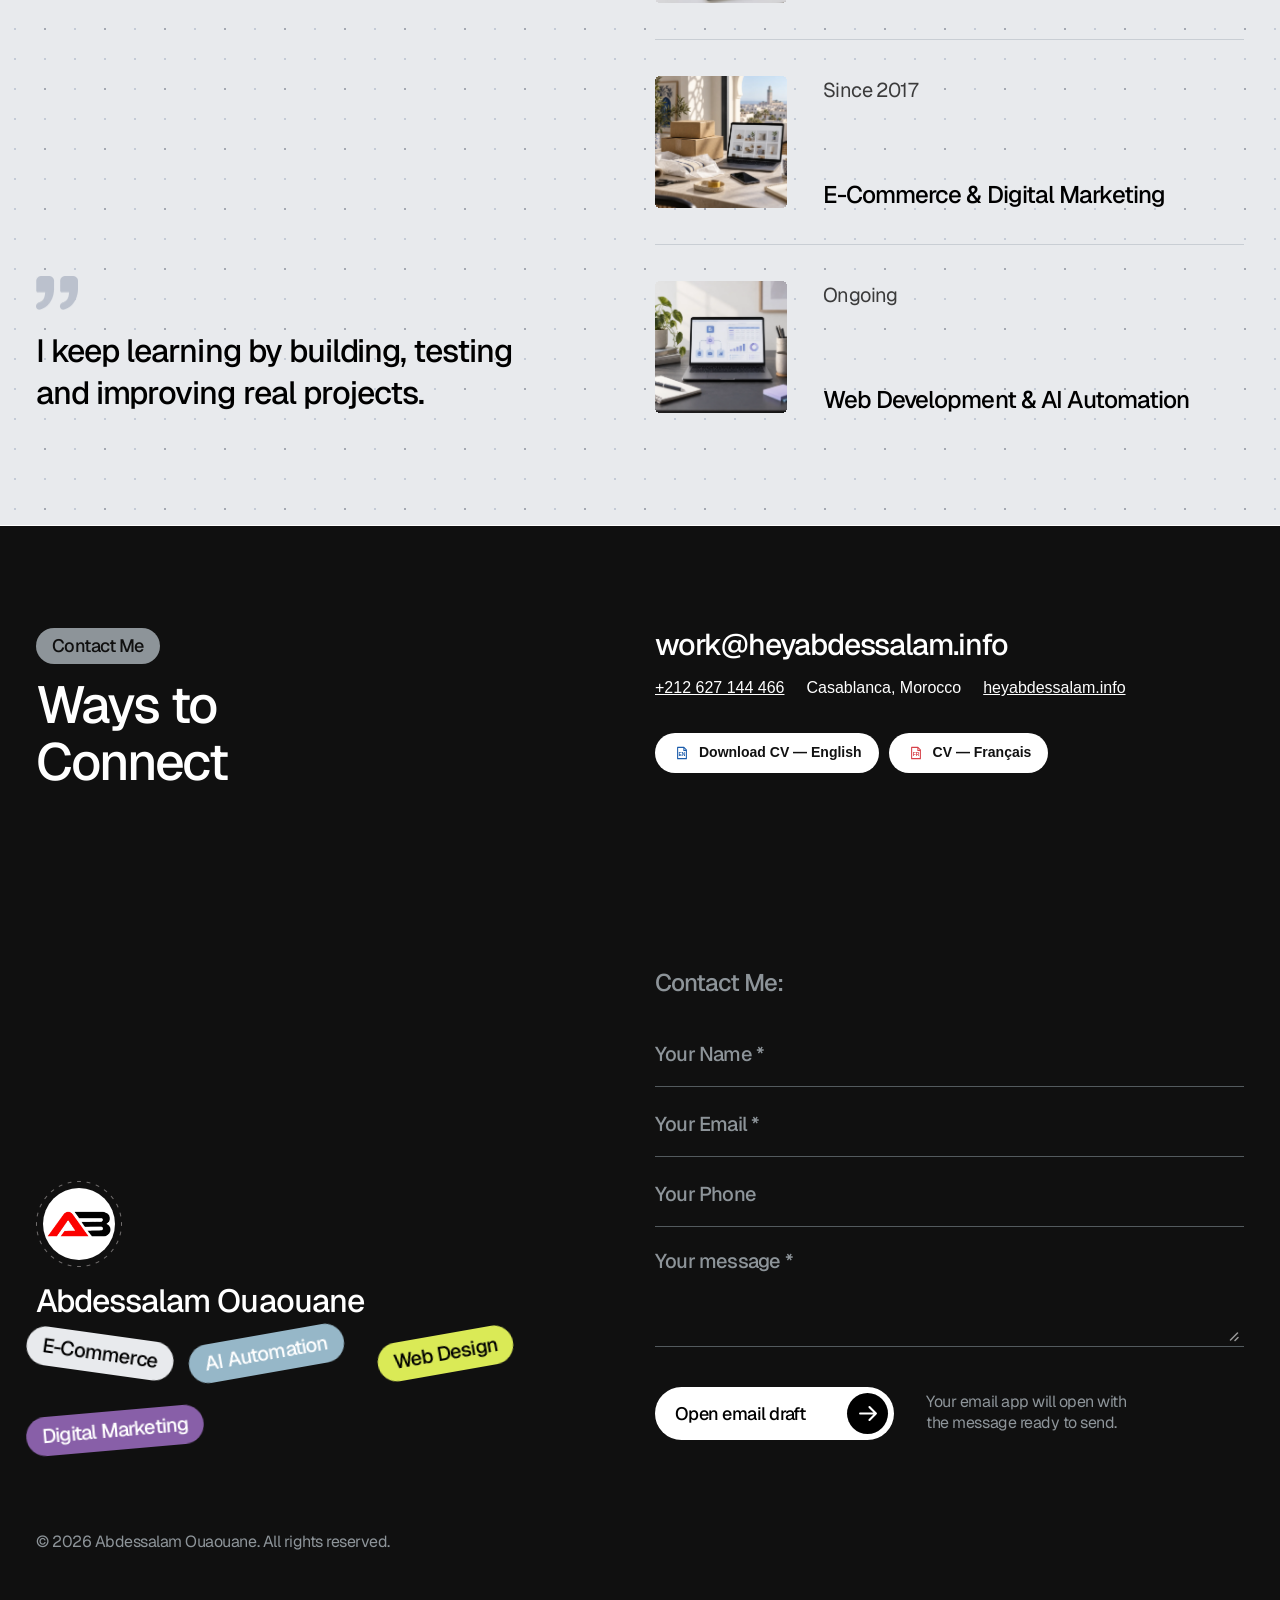
==== commit b8a1eedc: "Optimize portfolio images and favicon for faster loading" ====
--- a/index.html
+++ b/index.html
@@ -12,13 +12,13 @@
 
     <!-- End of headStart -->
     <meta name="viewport" content="width=device-width">
+    <link rel="preload" as="image" href="heroface.png" fetchpriority="high">
     
     <title>Abdessalam Ouaouane | E-Commerce & Digital Business Specialist</title>
     <meta name="description" content="CV and portfolio of Abdessalam Ouaouane, e-commerce and digital business specialist based in Casablanca, Morocco.">
     
     
-    <link href="4k-ab-logo.png" rel="icon" type="image/png">
-    <link href="4k-ab-logo.png" rel="icon" type="image/png">
+    <link href="assets/favicon.png" rel="icon" type="image/png">
     
     <!-- Open Graph / Facebook -->
     <meta property="og:type" content="website">
@@ -9325,7 +9325,7 @@
                         <header class="framer-zJMKE framer-1ozeexz framer-v-1ozeexz" data-framer-name="Menu desktop" style="background-color:rgba(0, 0, 0, 0);width:100%;border-bottom-left-radius:8px;border-bottom-right-radius:8px;border-top-left-radius:8px;border-top-right-radius:8px">
                             <div class="framer-wlgrkr" data-framer-name="Inner">
                                 <!--$-->
-                                <a class="framer-163fxjv framer-14112ia" data-framer-name="Logotype" href="./#home"><span class="cv-brand-mark"><img src="4k-ab-logo.png" alt="" width="64" height="64"></span>Abdessalam</a>
+                                <a class="framer-163fxjv framer-14112ia" data-framer-name="Logotype" href="./#home"><span class="cv-brand-mark"><img src="4k-ab-logo.webp" alt="" width="64" height="64"></span>Abdessalam</a>
                                 <!--/$-->
                                 <div class="framer-12efurz" data-framer-name="Menu">
                                     <nav class="framer-89hgek" data-framer-name="Menu items">
@@ -9481,7 +9481,7 @@
                         <header class="framer-zJMKE framer-1ozeexz framer-v-mfocw6" data-framer-name="Menu tab" style="background-color:rgba(0, 0, 0, 0);width:100%;border-bottom-left-radius:8px;border-bottom-right-radius:8px;border-top-left-radius:8px;border-top-right-radius:8px">
                             <div class="framer-wlgrkr" data-framer-name="Inner">
                                 <!--$-->
-                                <a class="framer-163fxjv framer-14112ia" data-framer-name="Logotype" href="./#home"><span class="cv-brand-mark"><img src="4k-ab-logo.png" alt="" width="64" height="64"></span>Abdessalam</a>
+                                <a class="framer-163fxjv framer-14112ia" data-framer-name="Logotype" href="./#home"><span class="cv-brand-mark"><img src="4k-ab-logo.webp" alt="" width="64" height="64"></span>Abdessalam</a>
                                 <!--/$-->
                                 <div class="framer-jwhnv2" data-framer-name="Icon container">
                                     <div class="framer-1xn4mgp" data-framer-name="Menu icon" data-highlight="true" tabindex="0">
@@ -9499,7 +9499,7 @@
                     <header class="framer-zJMKE framer-1ozeexz framer-v-6bzyxh" data-framer-name="Menu mob" data-highlight="true" tabindex="0" style="background-color:var(--token-39255c68-bd55-4d11-8c69-9c4cfd25ed18, rgb(255, 255, 255));width:100%;border-bottom-left-radius:8px;border-bottom-right-radius:8px;border-top-left-radius:0px;border-top-right-radius:0px">
                         <div class="framer-wlgrkr" data-framer-name="Inner">
                             <!--$-->
-                            <a class="framer-163fxjv framer-14112ia" data-framer-name="Logotype" href="./#home"><span class="cv-brand-mark"><img src="4k-ab-logo.png" alt="" width="64" height="64"></span>Abdessalam</a>
+                            <a class="framer-163fxjv framer-14112ia" data-framer-name="Logotype" href="./#home"><span class="cv-brand-mark"><img src="4k-ab-logo.webp" alt="" width="64" height="64"></span>Abdessalam</a>
                             <!--/$-->
                             <div class="framer-jwhnv2" data-framer-name="Icon container">
                                 <div class="framer-1xn4mgp" data-framer-name="Menu icon" data-highlight="true" tabindex="0">
@@ -10142,7 +10142,7 @@
                                         <div class="framer-102eryo-container" style="will-change:transform;opacity:1;transform:translateX(-20px) translateY(-10px) rotate(7deg)">
                                             <div class="framer-V0D35 framer-10q3dip framer-v-10q3dip" data-framer-name="Variant 1" style="background-color:var(--token-39255c68-bd55-4d11-8c69-9c4cfd25ed18, rgb(255, 255, 255));height:100%;width:100%;box-shadow:1px 1px 0px 0px rgba(0, 0, 0, 0.15)">
                                                 <div class="framer-ogamp9" data-framer-name="Photo">
-                                                    <div style="position:absolute;border-radius:inherit;corner-shape:inherit;top:0;right:0;bottom:0;left:0" data-framer-background-image-wrapper="true"><img decoding="async" loading="lazy" width="248" height="293" src="assets/project-ecommerce.png" alt style="display:block;width:100%;height:100%;border-radius:inherit;corner-shape:inherit;object-position:center;object-fit:cover"></div>
+                                                    <div style="position:absolute;border-radius:inherit;corner-shape:inherit;top:0;right:0;bottom:0;left:0" data-framer-background-image-wrapper="true"><img decoding="async" loading="lazy" width="248" height="293" src="assets/project-ecommerce.webp" alt style="display:block;width:100%;height:100%;border-radius:inherit;corner-shape:inherit;object-position:center;object-fit:cover"></div>
                                                 </div>
                                             </div>
                                         </div>
@@ -10152,7 +10152,7 @@
                                             <div class="framer-V0D35 framer-10q3dip framer-v-10q3dip" data-framer-name="Variant 1" style="background-color:var(--token-39255c68-bd55-4d11-8c69-9c4cfd25ed18, rgb(255, 255, 255));height:100%;width:100%;box-shadow:1px 1px 0px 0px rgba(0, 0, 0, 0.15)">
                                                 <div class="framer-ogamp9" data-framer-name="Photo">
                                                     <div style="position:absolute;border-radius:inherit;corner-shape:inherit;top:0;right:0;bottom:0;left:0" data-framer-background-image-wrapper="true"><img decoding="async" loading="lazy" width="533" height="640" sizes="(min-width: 1200px) calc(139px - 16px), (max-width: 809.98px) calc(114px - 16px), (min-width: 810px) and (max-width: 1199.98px) calc(139px - 16px)"
-                                                            srcset="assets/project-cod.png 533w" src="assets/project-cod.png"
+                                                            srcset="assets/project-cod.webp 533w" src="assets/project-cod.webp"
                                                             alt style="display:block;width:100%;height:100%;border-radius:inherit;corner-shape:inherit;object-position:center;object-fit:cover"></div>
                                                 </div>
                                             </div>
@@ -10163,7 +10163,7 @@
                                             <div class="framer-V0D35 framer-10q3dip framer-v-10q3dip" data-framer-name="Variant 1" style="background-color:var(--token-39255c68-bd55-4d11-8c69-9c4cfd25ed18, rgb(255, 255, 255));height:100%;width:100%;box-shadow:1px 1px 0px 0px rgba(0, 0, 0, 0.15)">
                                                 <div class="framer-ogamp9" data-framer-name="Photo">
                                                     <div style="position:absolute;border-radius:inherit;corner-shape:inherit;top:0;right:0;bottom:0;left:0" data-framer-background-image-wrapper="true"><img decoding="async" loading="lazy" width="533" height="640" sizes="(min-width: 1200px) calc(139px - 16px), (max-width: 809.98px) calc(114px - 16px), (min-width: 810px) and (max-width: 1199.98px) calc(139px - 16px)"
-                                                            srcset="assets/project-automation.png 533w" src="assets/project-automation.png"
+                                                            srcset="assets/project-automation.webp 533w" src="assets/project-automation.webp"
                                                             alt style="display:block;width:100%;height:100%;border-radius:inherit;corner-shape:inherit;object-position:center;object-fit:cover"></div>
                                                 </div>
                                             </div>
@@ -10173,7 +10173,7 @@
                                         <div class="framer-V0D35 framer-10q3dip framer-v-10q3dip" data-framer-name="Variant 1" style="background-color:var(--token-39255c68-bd55-4d11-8c69-9c4cfd25ed18, rgb(255, 255, 255));height:100%;width:100%;box-shadow:1px 1px 0px 0px rgba(0, 0, 0, 0.15)">
                                             <div class="framer-ogamp9" data-framer-name="Photo">
                                                 <div style="position:absolute;border-radius:inherit;corner-shape:inherit;top:0;right:0;bottom:0;left:0" data-framer-background-image-wrapper="true"><img decoding="async" loading="lazy" width="533" height="640" sizes="(min-width: 1200px) calc(139px - 16px), (min-width: 810px) and (max-width: 1199.98px) calc(139px - 16px), (max-width: 809.98px) calc(139px - 16px)"
-                                                        srcset="assets/education-chemistry.png 533w" src="assets/education-chemistry.png"
+                                                        srcset="assets/education-chemistry.webp 533w" src="assets/education-chemistry.webp"
                                                         alt style="display:block;width:100%;height:100%;border-radius:inherit;corner-shape:inherit;object-position:center;object-fit:cover"></div>
                                             </div>
                                         </div>
@@ -10262,7 +10262,7 @@
                                                 <div class="framer-146cdwl" data-framer-name="Overlay black" style="background-color:var(--token-2d80eb07-17bf-4706-97f4-6321ea62994c, rgb(0, 0, 0));border-bottom-left-radius:8px;border-bottom-right-radius:8px;border-top-left-radius:8px;border-top-right-radius:8px;opacity:0.1"></div>
                                                 <div class="framer-16gg95n" data-framer-name="Image" style="will-change:transform;opacity:1;transform:scale(1.1)">
                                                     <div style="position:absolute;border-radius:inherit;corner-shape:inherit;top:0;right:0;bottom:0;left:0" data-framer-background-image-wrapper="true"><img decoding="async" loading="lazy" width="640" height="640" sizes="(min-width: 1200px) 310px, (max-width: 809.98px) 260px, (min-width: 810px) and (max-width: 1199.98px) 310px"
-                                                            src="assets/project-ecommerce.png" alt style="clip-path:circle(50% at 50% 50%) !important;border-radius:50% !important;display:block;width:100%;height:100%;border-radius:inherit;corner-shape:inherit;object-position:center;object-fit:cover"></div>
+                                                            src="assets/project-ecommerce.webp" alt style="clip-path:circle(50% at 50% 50%) !important;border-radius:50% !important;display:block;width:100%;height:100%;border-radius:inherit;corner-shape:inherit;object-position:center;object-fit:cover"></div>
                                                 </div>
                                             </div>
                                         </div>
@@ -10344,7 +10344,7 @@
                                                 <div class="framer-146cdwl" data-framer-name="Overlay black" style="background-color:var(--token-2d80eb07-17bf-4706-97f4-6321ea62994c, rgb(0, 0, 0));border-bottom-left-radius:8px;border-bottom-right-radius:8px;border-top-left-radius:8px;border-top-right-radius:8px;opacity:0.1"></div>
                                                 <div class="framer-16gg95n" data-framer-name="Image" style="will-change:transform;opacity:1;transform:scale(1.1)">
                                                     <div style="position:absolute;border-radius:inherit;corner-shape:inherit;top:0;right:0;bottom:0;left:0" data-framer-background-image-wrapper="true"><img decoding="async" loading="lazy" width="560" height="560" sizes="(min-width: 1200px) 310px, (max-width: 809.98px) 260px, (min-width: 810px) and (max-width: 1199.98px) 310px"
-                                                            src="assets/project-cod.png" alt style="clip-path:circle(50% at 50% 50%) !important;border-radius:50% !important;display:block;width:100%;height:100%;border-radius:inherit;corner-shape:inherit;object-position:center;object-fit:cover"></div>
+                                                            src="assets/project-cod.webp" alt style="clip-path:circle(50% at 50% 50%) !important;border-radius:50% !important;display:block;width:100%;height:100%;border-radius:inherit;corner-shape:inherit;object-position:center;object-fit:cover"></div>
                                                 </div>
                                             </div>
                                         </div>
@@ -10358,7 +10358,7 @@
                                                 <div class="framer-146cdwl" data-framer-name="Overlay black" style="background-color:var(--token-2d80eb07-17bf-4706-97f4-6321ea62994c, rgb(0, 0, 0));border-bottom-left-radius:8px;border-bottom-right-radius:8px;border-top-left-radius:8px;border-top-right-radius:8px;opacity:0.1"></div>
                                                 <div class="framer-16gg95n" data-framer-name="Image" style="will-change:transform;opacity:1;transform:scale(1.1)">
                                                     <div style="position:absolute;border-radius:inherit;corner-shape:inherit;top:0;right:0;bottom:0;left:0" data-framer-background-image-wrapper="true"><img decoding="async" loading="lazy" width="560" height="560" sizes="(min-width: 1200px) 310px, (max-width: 809.98px) 260px, (min-width: 810px) and (max-width: 1199.98px) 310px"
-                                                            src="assets/project-cod.png" alt style="clip-path:circle(50% at 50% 50%) !important;border-radius:50% !important;display:block;width:100%;height:100%;border-radius:inherit;corner-shape:inherit;object-position:center;object-fit:cover"></div>
+                                                            src="assets/project-cod.webp" alt style="clip-path:circle(50% at 50% 50%) !important;border-radius:50% !important;display:block;width:100%;height:100%;border-radius:inherit;corner-shape:inherit;object-position:center;object-fit:cover"></div>
                                                 </div>
                                             </div>
                                         </div>
@@ -10440,7 +10440,7 @@
                                                 <div class="framer-146cdwl" data-framer-name="Overlay black" style="background-color:var(--token-2d80eb07-17bf-4706-97f4-6321ea62994c, rgb(0, 0, 0));border-bottom-left-radius:8px;border-bottom-right-radius:8px;border-top-left-radius:8px;border-top-right-radius:8px;opacity:0.1"></div>
                                                 <div class="framer-16gg95n" data-framer-name="Image" style="will-change:transform;opacity:1;transform:scale(1.1)">
                                                     <div style="position:absolute;border-radius:inherit;corner-shape:inherit;top:0;right:0;bottom:0;left:0" data-framer-background-image-wrapper="true"><img decoding="async" loading="lazy" width="560" height="560" sizes="(min-width: 1200px) 310px, (max-width: 809.98px) 260px, (min-width: 810px) and (max-width: 1199.98px) 310px"
-                                                            src="assets/project-automation.png" alt style="clip-path:circle(50% at 50% 50%) !important;border-radius:50% !important;display:block;width:100%;height:100%;border-radius:inherit;corner-shape:inherit;object-position:center;object-fit:cover"></div>
+                                                            src="assets/project-automation.webp" alt style="clip-path:circle(50% at 50% 50%) !important;border-radius:50% !important;display:block;width:100%;height:100%;border-radius:inherit;corner-shape:inherit;object-position:center;object-fit:cover"></div>
                                                 </div>
                                             </div>
                                         </div>
@@ -10454,7 +10454,7 @@
                                                 <div class="framer-146cdwl" data-framer-name="Overlay black" style="background-color:var(--token-2d80eb07-17bf-4706-97f4-6321ea62994c, rgb(0, 0, 0));border-bottom-left-radius:8px;border-bottom-right-radius:8px;border-top-left-radius:8px;border-top-right-radius:8px;opacity:0.1"></div>
                                                 <div class="framer-16gg95n" data-framer-name="Image" style="will-change:transform;opacity:1;transform:scale(1.1)">
                                                     <div style="position:absolute;border-radius:inherit;corner-shape:inherit;top:0;right:0;bottom:0;left:0" data-framer-background-image-wrapper="true"><img decoding="async" loading="lazy" width="560" height="560" sizes="(min-width: 1200px) 310px, (max-width: 809.98px) 260px, (min-width: 810px) and (max-width: 1199.98px) 310px"
-                                                            src="assets/project-automation.png" alt style="clip-path:circle(50% at 50% 50%) !important;border-radius:50% !important;display:block;width:100%;height:100%;border-radius:inherit;corner-shape:inherit;object-position:center;object-fit:cover"></div>
+                                                            src="assets/project-automation.webp" alt style="clip-path:circle(50% at 50% 50%) !important;border-radius:50% !important;display:block;width:100%;height:100%;border-radius:inherit;corner-shape:inherit;object-position:center;object-fit:cover"></div>
                                                 </div>
                                             </div>
                                         </div>
@@ -11536,8 +11536,8 @@
                         <a class="framer-0JBZv framer-rW4RV framer-JZv0I framer-1702one framer-v-1702one framer-vaulrw" data-framer-name="Desktop" href="abdessalam-cv-fr.pdf" rel="noopener" style="width:100%">
                             <div class="framer-g0bags" data-framer-appear-id="g0bags" data-framer-name="Image" style="will-change:transform;border-bottom-left-radius:5px;border-bottom-right-radius:5px;border-top-left-radius:5px;border-top-right-radius:5px;opacity:0.001;transform:none">
                                 <div class="framer-99kpc8" data-framer-name="1" style="will-change:transform;opacity:1;transform:scale(1.1)">
-                                    <div style="position:absolute;border-radius:inherit;corner-shape:inherit;top:0;right:0;bottom:0;left:0" data-framer-background-image-wrapper="true"><img decoding="async" loading="lazy" width="640" height="533" sizes="(min-width: 1200px) 132px, (max-width: 809.98px) 100px, (min-width: 810px) and (max-width: 1199.98px) 100px" srcset="assets/education-chemistry.png 512w,assets/education-chemistry.png 640w"
-                                            src="assets/education-chemistry.png" alt style="display:block;width:100%;height:100%;border-radius:inherit;corner-shape:inherit;object-position:center;object-fit:cover"></div>
+                                    <div style="position:absolute;border-radius:inherit;corner-shape:inherit;top:0;right:0;bottom:0;left:0" data-framer-background-image-wrapper="true"><img decoding="async" loading="lazy" width="640" height="533" sizes="(min-width: 1200px) 132px, (max-width: 809.98px) 100px, (min-width: 810px) and (max-width: 1199.98px) 100px" srcset="assets/education-chemistry.webp 512w,assets/education-chemistry.webp 640w"
+                                            src="assets/education-chemistry.webp" alt style="display:block;width:100%;height:100%;border-radius:inherit;corner-shape:inherit;object-position:center;object-fit:cover"></div>
                                 </div>
                             </div>
                             <div class="framer-1iwkmw9" data-framer-name="Info block">
@@ -11562,8 +11562,8 @@
                         <a class="framer-0JBZv framer-rW4RV framer-JZv0I framer-1702one framer-v-c6q404 framer-vaulrw" data-framer-name="Phone" href="abdessalam-cv-fr.pdf" rel="noopener" style="width:100%">
                             <div class="framer-g0bags" data-framer-appear-id="g0bags" data-framer-name="Image" style="will-change:transform;border-bottom-left-radius:5px;border-bottom-right-radius:5px;border-top-left-radius:5px;border-top-right-radius:5px;opacity:0.001;transform:none">
                                 <div class="framer-99kpc8" data-framer-name="1" style="will-change:transform;opacity:1;transform:scale(1.1)">
-                                    <div style="position:absolute;border-radius:inherit;corner-shape:inherit;top:0;right:0;bottom:0;left:0" data-framer-background-image-wrapper="true"><img decoding="async" loading="lazy" width="640" height="533" sizes="(min-width: 1200px) 132px, (max-width: 809.98px) 100px, (min-width: 810px) and (max-width: 1199.98px) 100px" srcset="assets/education-chemistry.png 512w,assets/education-chemistry.png 640w"
-                                            src="assets/education-chemistry.png" alt style="display:block;width:100%;height:100%;border-radius:inherit;corner-shape:inherit;object-position:center;object-fit:cover"></div>
+                                    <div style="position:absolute;border-radius:inherit;corner-shape:inherit;top:0;right:0;bottom:0;left:0" data-framer-background-image-wrapper="true"><img decoding="async" loading="lazy" width="640" height="533" sizes="(min-width: 1200px) 132px, (max-width: 809.98px) 100px, (min-width: 810px) and (max-width: 1199.98px) 100px" srcset="assets/education-chemistry.webp 512w,assets/education-chemistry.webp 640w"
+                                            src="assets/education-chemistry.webp" alt style="display:block;width:100%;height:100%;border-radius:inherit;corner-shape:inherit;object-position:center;object-fit:cover"></div>
                                 </div>
                             </div>
                             <div class="framer-1iwkmw9" data-framer-name="Info block">
@@ -11588,8 +11588,8 @@
                         <a class="framer-0JBZv framer-rW4RV framer-JZv0I framer-1702one framer-v-1szut4u framer-vaulrw" data-framer-name="Tablet" href="abdessalam-cv-fr.pdf" rel="noopener" style="width:100%">
                             <div class="framer-g0bags" data-framer-appear-id="g0bags" data-framer-name="Image" style="will-change:transform;border-bottom-left-radius:5px;border-bottom-right-radius:5px;border-top-left-radius:5px;border-top-right-radius:5px;opacity:0.001;transform:none">
                                 <div class="framer-99kpc8" data-framer-name="1" style="will-change:transform;opacity:1;transform:scale(1.1)">
-                                    <div style="position:absolute;border-radius:inherit;corner-shape:inherit;top:0;right:0;bottom:0;left:0" data-framer-background-image-wrapper="true"><img decoding="async" loading="lazy" width="640" height="533" sizes="(min-width: 1200px) 132px, (max-width: 809.98px) 100px, (min-width: 810px) and (max-width: 1199.98px) 100px" srcset="assets/education-chemistry.png 512w,assets/education-chemistry.png 640w"
-                                            src="assets/education-chemistry.png" alt style="display:block;width:100%;height:100%;border-radius:inherit;corner-shape:inherit;object-position:center;object-fit:cover"></div>
+                                    <div style="position:absolute;border-radius:inherit;corner-shape:inherit;top:0;right:0;bottom:0;left:0" data-framer-background-image-wrapper="true"><img decoding="async" loading="lazy" width="640" height="533" sizes="(min-width: 1200px) 132px, (max-width: 809.98px) 100px, (min-width: 810px) and (max-width: 1199.98px) 100px" srcset="assets/education-chemistry.webp 512w,assets/education-chemistry.webp 640w"
+                                            src="assets/education-chemistry.webp" alt style="display:block;width:100%;height:100%;border-radius:inherit;corner-shape:inherit;object-position:center;object-fit:cover"></div>
                                 </div>
                             </div>
                             <div class="framer-1iwkmw9" data-framer-name="Info block">
@@ -11617,8 +11617,8 @@
                         <a class="framer-0JBZv framer-rW4RV framer-JZv0I framer-1702one framer-v-1702one framer-vaulrw" data-framer-name="Desktop" href="abdessalam-cv-fr.pdf" rel="noopener" style="width:100%">
                             <div class="framer-g0bags" data-framer-appear-id="g0bags" data-framer-name="Image" style="will-change:transform;border-bottom-left-radius:5px;border-bottom-right-radius:5px;border-top-left-radius:5px;border-top-right-radius:5px;opacity:0.001;transform:none">
                                 <div class="framer-99kpc8" data-framer-name="1" style="will-change:transform;opacity:1;transform:scale(1.1)">
-                                    <div style="position:absolute;border-radius:inherit;corner-shape:inherit;top:0;right:0;bottom:0;left:0" data-framer-background-image-wrapper="true"><img decoding="async" loading="lazy" width="640" height="533" sizes="(min-width: 1200px) 132px, (max-width: 809.98px) 100px, (min-width: 810px) and (max-width: 1199.98px) 100px" srcset="assets/education-science.png 512w,assets/education-science.png 640w"
-                                            src="assets/education-science.png" alt style="display:block;width:100%;height:100%;border-radius:inherit;corner-shape:inherit;object-position:center;object-fit:cover"></div>
+                                    <div style="position:absolute;border-radius:inherit;corner-shape:inherit;top:0;right:0;bottom:0;left:0" data-framer-background-image-wrapper="true"><img decoding="async" loading="lazy" width="640" height="533" sizes="(min-width: 1200px) 132px, (max-width: 809.98px) 100px, (min-width: 810px) and (max-width: 1199.98px) 100px" srcset="assets/education-science.webp 512w,assets/education-science.webp 640w"
+                                            src="assets/education-science.webp" alt style="display:block;width:100%;height:100%;border-radius:inherit;corner-shape:inherit;object-position:center;object-fit:cover"></div>
                                 </div>
                             </div>
                             <div class="framer-1iwkmw9" data-framer-name="Info block">
@@ -11643,8 +11643,8 @@
                         <a class="framer-0JBZv framer-rW4RV framer-JZv0I framer-1702one framer-v-c6q404 framer-vaulrw" data-framer-name="Phone" href="abdessalam-cv-fr.pdf" rel="noopener" style="width:100%">
                             <div class="framer-g0bags" data-framer-appear-id="g0bags" data-framer-name="Image" style="will-change:transform;border-bottom-left-radius:5px;border-bottom-right-radius:5px;border-top-left-radius:5px;border-top-right-radius:5px;opacity:0.001;transform:none">
                                 <div class="framer-99kpc8" data-framer-name="1" style="will-change:transform;opacity:1;transform:scale(1.1)">
-                                    <div style="position:absolute;border-radius:inherit;corner-shape:inherit;top:0;right:0;bottom:0;left:0" data-framer-background-image-wrapper="true"><img decoding="async" loading="lazy" width="640" height="533" sizes="(min-width: 1200px) 132px, (max-width: 809.98px) 100px, (min-width: 810px) and (max-width: 1199.98px) 100px" srcset="assets/education-science.png 512w,assets/education-science.png 640w"
-                                            src="assets/education-science.png" alt style="display:block;width:100%;height:100%;border-radius:inherit;corner-shape:inherit;object-position:center;object-fit:cover"></div>
+                                    <div style="position:absolute;border-radius:inherit;corner-shape:inherit;top:0;right:0;bottom:0;left:0" data-framer-background-image-wrapper="true"><img decoding="async" loading="lazy" width="640" height="533" sizes="(min-width: 1200px) 132px, (max-width: 809.98px) 100px, (min-width: 810px) and (max-width: 1199.98px) 100px" srcset="assets/education-science.webp 512w,assets/education-science.webp 640w"
+                                            src="assets/education-science.webp" alt style="display:block;width:100%;height:100%;border-radius:inherit;corner-shape:inherit;object-position:center;object-fit:cover"></div>
                                 </div>
                             </div>
                             <div class="framer-1iwkmw9" data-framer-name="Info block">
@@ -11669,8 +11669,8 @@
                         <a class="framer-0JBZv framer-rW4RV framer-JZv0I framer-1702one framer-v-1szut4u framer-vaulrw" data-framer-name="Tablet" href="abdessalam-cv-fr.pdf" rel="noopener" style="width:100%">
                             <div class="framer-g0bags" data-framer-appear-id="g0bags" data-framer-name="Image" style="will-change:transform;border-bottom-left-radius:5px;border-bottom-right-radius:5px;border-top-left-radius:5px;border-top-right-radius:5px;opacity:0.001;transform:none">
                                 <div class="framer-99kpc8" data-framer-name="1" style="will-change:transform;opacity:1;transform:scale(1.1)">
-                                    <div style="position:absolute;border-radius:inherit;corner-shape:inherit;top:0;right:0;bottom:0;left:0" data-framer-background-image-wrapper="true"><img decoding="async" loading="lazy" width="640" height="533" sizes="(min-width: 1200px) 132px, (max-width: 809.98px) 100px, (min-width: 810px) and (max-width: 1199.98px) 100px" srcset="assets/education-science.png 512w,assets/education-science.png 640w"
-                                            src="assets/education-science.png" alt style="display:block;width:100%;height:100%;border-radius:inherit;corner-shape:inherit;object-position:center;object-fit:cover"></div>
+                                    <div style="position:absolute;border-radius:inherit;corner-shape:inherit;top:0;right:0;bottom:0;left:0" data-framer-background-image-wrapper="true"><img decoding="async" loading="lazy" width="640" height="533" sizes="(min-width: 1200px) 132px, (max-width: 809.98px) 100px, (min-width: 810px) and (max-width: 1199.98px) 100px" srcset="assets/education-science.webp 512w,assets/education-science.webp 640w"
+                                            src="assets/education-science.webp" alt style="display:block;width:100%;height:100%;border-radius:inherit;corner-shape:inherit;object-position:center;object-fit:cover"></div>
                                 </div>
                             </div>
                             <div class="framer-1iwkmw9" data-framer-name="Info block">
@@ -11698,7 +11698,7 @@
                         <a class="framer-0JBZv framer-rW4RV framer-JZv0I framer-1702one framer-v-1702one framer-vaulrw" data-framer-name="Desktop" href="abdessalam-cv-fr.pdf" rel="noopener" style="width:100%">
                             <div class="framer-g0bags" data-framer-appear-id="g0bags" data-framer-name="Image" style="will-change:transform;border-bottom-left-radius:5px;border-bottom-right-radius:5px;border-top-left-radius:5px;border-top-right-radius:5px;opacity:0.001;transform:none">
                                 <div class="framer-99kpc8" data-framer-name="1" style="will-change:transform;opacity:1;transform:scale(1.1)">
-                                    <div style="position:absolute;border-radius:inherit;corner-shape:inherit;top:0;right:0;bottom:0;left:0" data-framer-background-image-wrapper="true"><img decoding="async" loading="lazy" width="264" height="264" src="assets/project-ecommerce.png" alt style="display:block;width:100%;height:100%;border-radius:inherit;corner-shape:inherit;object-position:center;object-fit:cover"></div>
+                                    <div style="position:absolute;border-radius:inherit;corner-shape:inherit;top:0;right:0;bottom:0;left:0" data-framer-background-image-wrapper="true"><img decoding="async" loading="lazy" width="264" height="264" src="assets/project-ecommerce.webp" alt style="display:block;width:100%;height:100%;border-radius:inherit;corner-shape:inherit;object-position:center;object-fit:cover"></div>
                                 </div>
                             </div>
                             <div class="framer-1iwkmw9" data-framer-name="Info block">
@@ -11723,7 +11723,7 @@
                         <a class="framer-0JBZv framer-rW4RV framer-JZv0I framer-1702one framer-v-c6q404 framer-vaulrw" data-framer-name="Phone" href="abdessalam-cv-fr.pdf" rel="noopener" style="width:100%">
                             <div class="framer-g0bags" data-framer-appear-id="g0bags" data-framer-name="Image" style="will-change:transform;border-bottom-left-radius:5px;border-bottom-right-radius:5px;border-top-left-radius:5px;border-top-right-radius:5px;opacity:0.001;transform:none">
                                 <div class="framer-99kpc8" data-framer-name="1" style="will-change:transform;opacity:1;transform:scale(1.1)">
-                                    <div style="position:absolute;border-radius:inherit;corner-shape:inherit;top:0;right:0;bottom:0;left:0" data-framer-background-image-wrapper="true"><img decoding="async" loading="lazy" width="264" height="264" src="assets/project-ecommerce.png" alt style="display:block;width:100%;height:100%;border-radius:inherit;corner-shape:inherit;object-position:center;object-fit:cover"></div>
+                                    <div style="position:absolute;border-radius:inherit;corner-shape:inherit;top:0;right:0;bottom:0;left:0" data-framer-background-image-wrapper="true"><img decoding="async" loading="lazy" width="264" height="264" src="assets/project-ecommerce.webp" alt style="display:block;width:100%;height:100%;border-radius:inherit;corner-shape:inherit;object-position:center;object-fit:cover"></div>
                                 </div>
                             </div>
                             <div class="framer-1iwkmw9" data-framer-name="Info block">
@@ -11748,7 +11748,7 @@
                         <a class="framer-0JBZv framer-rW4RV framer-JZv0I framer-1702one framer-v-1szut4u framer-vaulrw" data-framer-name="Tablet" href="abdessalam-cv-fr.pdf" rel="noopener" style="width:100%">
                             <div class="framer-g0bags" data-framer-appear-id="g0bags" data-framer-name="Image" style="will-change:transform;border-bottom-left-radius:5px;border-bottom-right-radius:5px;border-top-left-radius:5px;border-top-right-radius:5px;opacity:0.001;transform:none">
                                 <div class="framer-99kpc8" data-framer-name="1" style="will-change:transform;opacity:1;transform:scale(1.1)">
-                                    <div style="position:absolute;border-radius:inherit;corner-shape:inherit;top:0;right:0;bottom:0;left:0" data-framer-background-image-wrapper="true"><img decoding="async" loading="lazy" width="264" height="264" src="assets/project-ecommerce.png" alt style="display:block;width:100%;height:100%;border-radius:inherit;corner-shape:inherit;object-position:center;object-fit:cover"></div>
+                                    <div style="position:absolute;border-radius:inherit;corner-shape:inherit;top:0;right:0;bottom:0;left:0" data-framer-background-image-wrapper="true"><img decoding="async" loading="lazy" width="264" height="264" src="assets/project-ecommerce.webp" alt style="display:block;width:100%;height:100%;border-radius:inherit;corner-shape:inherit;object-position:center;object-fit:cover"></div>
                                 </div>
                             </div>
                             <div class="framer-1iwkmw9" data-framer-name="Info block">
@@ -11776,7 +11776,7 @@
                         <a class="framer-0JBZv framer-rW4RV framer-JZv0I framer-1702one framer-v-1702one framer-vaulrw" data-framer-name="Desktop" href="abdessalam-cv-fr.pdf" rel="noopener" style="width:100%">
                             <div class="framer-g0bags" data-framer-appear-id="g0bags" data-framer-name="Image" style="will-change:transform;border-bottom-left-radius:5px;border-bottom-right-radius:5px;border-top-left-radius:5px;border-top-right-radius:5px;opacity:0.001;transform:none">
                                 <div class="framer-99kpc8" data-framer-name="1" style="will-change:transform;opacity:1;transform:scale(1.1)">
-                                    <div style="position:absolute;border-radius:inherit;corner-shape:inherit;top:0;right:0;bottom:0;left:0" data-framer-background-image-wrapper="true"><img decoding="async" loading="lazy" width="264" height="264" src="assets/project-automation.png" alt style="display:block;width:100%;height:100%;border-radius:inherit;corner-shape:inherit;object-position:center;object-fit:cover"></div>
+                                    <div style="position:absolute;border-radius:inherit;corner-shape:inherit;top:0;right:0;bottom:0;left:0" data-framer-background-image-wrapper="true"><img decoding="async" loading="lazy" width="264" height="264" src="assets/project-automation.webp" alt style="display:block;width:100%;height:100%;border-radius:inherit;corner-shape:inherit;object-position:center;object-fit:cover"></div>
                                 </div>
                             </div>
                             <div class="framer-1iwkmw9" data-framer-name="Info block">
@@ -11801,7 +11801,7 @@
                         <a class="framer-0JBZv framer-rW4RV framer-JZv0I framer-1702one framer-v-c6q404 framer-vaulrw" data-framer-name="Phone" href="abdessalam-cv-fr.pdf" rel="noopener" style="width:100%">
                             <div class="framer-g0bags" data-framer-appear-id="g0bags" data-framer-name="Image" style="will-change:transform;border-bottom-left-radius:5px;border-bottom-right-radius:5px;border-top-left-radius:5px;border-top-right-radius:5px;opacity:0.001;transform:none">
                                 <div class="framer-99kpc8" data-framer-name="1" style="will-change:transform;opacity:1;transform:scale(1.1)">
-                                    <div style="position:absolute;border-radius:inherit;corner-shape:inherit;top:0;right:0;bottom:0;left:0" data-framer-background-image-wrapper="true"><img decoding="async" loading="lazy" width="264" height="264" src="assets/project-automation.png" alt style="display:block;width:100%;height:100%;border-radius:inherit;corner-shape:inherit;object-position:center;object-fit:cover"></div>
+                                    <div style="position:absolute;border-radius:inherit;corner-shape:inherit;top:0;right:0;bottom:0;left:0" data-framer-background-image-wrapper="true"><img decoding="async" loading="lazy" width="264" height="264" src="assets/project-automation.webp" alt style="display:block;width:100%;height:100%;border-radius:inherit;corner-shape:inherit;object-position:center;object-fit:cover"></div>
                                 </div>
                             </div>
                             <div class="framer-1iwkmw9" data-framer-name="Info block">
@@ -11826,7 +11826,7 @@
                         <a class="framer-0JBZv framer-rW4RV framer-JZv0I framer-1702one framer-v-1szut4u framer-vaulrw" data-framer-name="Tablet" href="abdessalam-cv-fr.pdf" rel="noopener" style="width:100%">
                             <div class="framer-g0bags" data-framer-appear-id="g0bags" data-framer-name="Image" style="will-change:transform;border-bottom-left-radius:5px;border-bottom-right-radius:5px;border-top-left-radius:5px;border-top-right-radius:5px;opacity:0.001;transform:none">
                                 <div class="framer-99kpc8" data-framer-name="1" style="will-change:transform;opacity:1;transform:scale(1.1)">
-                                    <div style="position:absolute;border-radius:inherit;corner-shape:inherit;top:0;right:0;bottom:0;left:0" data-framer-background-image-wrapper="true"><img decoding="async" loading="lazy" width="264" height="264" src="assets/project-automation.png" alt style="display:block;width:100%;height:100%;border-radius:inherit;corner-shape:inherit;object-position:center;object-fit:cover"></div>
+                                    <div style="position:absolute;border-radius:inherit;corner-shape:inherit;top:0;right:0;bottom:0;left:0" data-framer-background-image-wrapper="true"><img decoding="async" loading="lazy" width="264" height="264" src="assets/project-automation.webp" alt style="display:block;width:100%;height:100%;border-radius:inherit;corner-shape:inherit;object-position:center;object-fit:cover"></div>
                                 </div>
                             </div>
                             <div class="framer-1iwkmw9" data-framer-name="Info block">
@@ -11880,8 +11880,8 @@
                                 <div class="framer-a6mlee" data-framer-appear-id="a6mlee" data-framer-name="Ava container" style="will-change:transform;opacity:0.001;transform:none">
                                     <div class="framer-1gvhvh5" data-framer-name="Ava3" style="border-bottom-left-radius:40px;border-bottom-right-radius:40px;border-top-left-radius:40px;border-top-right-radius:40px">
                                         <div class="framer-m1mv30" data-framer-name="Av1">
-                                            <div style="position:absolute;border-radius:inherit;corner-shape:inherit;top:0;right:0;bottom:0;left:0" data-framer-background-image-wrapper="true"><img decoding="async" width="774" height="774" sizes="(min-width: 1200px) 72px, (min-width: 810px) and (max-width: 1199.98px) 72px, (max-width: 809.98px) 72px" srcset="4k-ab-logo.png 512w,4k-ab-logo.png 774w"
-                                                    src="4k-ab-logo.png" alt style="display:block;width:100%;height:100%;border-radius:inherit;corner-shape:inherit;object-position:center;object-fit:cover"></div>
+                                            <div style="position:absolute;border-radius:inherit;corner-shape:inherit;top:0;right:0;bottom:0;left:0" data-framer-background-image-wrapper="true"><img decoding="async" width="774" height="774" sizes="(min-width: 1200px) 72px, (min-width: 810px) and (max-width: 1199.98px) 72px, (max-width: 809.98px) 72px" srcset="4k-ab-logo.webp 512w,4k-ab-logo.webp 774w"
+                                                    src="4k-ab-logo.webp" alt style="display:block;width:100%;height:100%;border-radius:inherit;corner-shape:inherit;object-position:center;object-fit:cover"></div>
                                         </div>
                                     </div>
                                 </div>
@@ -12024,8 +12024,8 @@
                             <div class="framer-a6mlee" data-framer-appear-id="a6mlee" data-framer-name="Ava container" style="will-change:transform;opacity:0.001;transform:none">
                                 <div class="framer-1gvhvh5" data-framer-name="Ava3" style="border-bottom-left-radius:40px;border-bottom-right-radius:40px;border-top-left-radius:40px;border-top-right-radius:40px">
                                     <div class="framer-m1mv30" data-framer-name="Av1">
-                                        <div style="position:absolute;border-radius:inherit;corner-shape:inherit;top:0;right:0;bottom:0;left:0" data-framer-background-image-wrapper="true"><img decoding="async" width="774" height="774" sizes="(min-width: 1200px) 72px, (min-width: 810px) and (max-width: 1199.98px) 72px, (max-width: 809.98px) 72px" srcset="4k-ab-logo.png 512w,4k-ab-logo.png 774w"
-                                                src="4k-ab-logo.png" alt style="display:block;width:100%;height:100%;border-radius:inherit;corner-shape:inherit;object-position:center;object-fit:cover"></div>
+                                        <div style="position:absolute;border-radius:inherit;corner-shape:inherit;top:0;right:0;bottom:0;left:0" data-framer-background-image-wrapper="true"><img decoding="async" width="774" height="774" sizes="(min-width: 1200px) 72px, (min-width: 810px) and (max-width: 1199.98px) 72px, (max-width: 809.98px) 72px" srcset="4k-ab-logo.webp 512w,4k-ab-logo.webp 774w"
+                                                src="4k-ab-logo.webp" alt style="display:block;width:100%;height:100%;border-radius:inherit;corner-shape:inherit;object-position:center;object-fit:cover"></div>
                                     </div>
                                 </div>
                             </div>
@@ -12169,8 +12169,8 @@
                                                     <div class="framer-a6mlee" data-framer-appear-id="a6mlee" data-framer-name="Ava container" style="will-change:transform;opacity:0.001;transform:none">
                                                         <div class="framer-1gvhvh5" data-framer-name="Ava3" style="border-bottom-left-radius:40px;border-bottom-right-radius:40px;border-top-left-radius:40px;border-top-right-radius:40px">
                                                             <div class="framer-m1mv30" data-framer-name="Av1">
-                                                                <div style="position:absolute;border-radius:inherit;corner-shape:inherit;top:0;right:0;bottom:0;left:0" data-framer-background-image-wrapper="true"><img decoding="async" width="774" height="774" sizes="(min-width: 1200px) 72px, (min-width: 810px) and (max-width: 1199.98px) 72px, (max-width: 809.98px) 72px" srcset="4k-ab-logo.png 512w,4k-ab-logo.png 774w"
-                                                                        src="4k-ab-logo.png" alt style="display:block;width:100%;height:100%;border-radius:inherit;corner-shape:inherit;object-position:center;object-fit:cover"></div>
+                                                                <div style="position:absolute;border-radius:inherit;corner-shape:inherit;top:0;right:0;bottom:0;left:0" data-framer-background-image-wrapper="true"><img decoding="async" width="774" height="774" sizes="(min-width: 1200px) 72px, (min-width: 810px) and (max-width: 1199.98px) 72px, (max-width: 809.98px) 72px" srcset="4k-ab-logo.webp 512w,4k-ab-logo.webp 774w"
+                                                                        src="4k-ab-logo.webp" alt style="display:block;width:100%;height:100%;border-radius:inherit;corner-shape:inherit;object-position:center;object-fit:cover"></div>
                                                             </div>
                                                         </div>
                                                     </div>
--- a/styles.css
+++ b/styles.css
@@ -6,6 +6,10 @@
 a[data-framer-name="Logotype"] { display:inline-flex !important; align-items:center; gap:7px; font-family:Orbitron, Geist, Arial, sans-serif !important; font-size:20px !important; font-weight:700 !important; letter-spacing:.01em; text-transform:uppercase; color:#111 !important; text-decoration:none !important; white-space:nowrap; }
 a[data-framer-name="Logotype"] .cv-brand-mark { width:52px; height:28px; flex:none; overflow:hidden; position:relative; display:block; }
 a[data-framer-name="Logotype"] img { position:absolute; width:64px; height:64px; max-width:none; left:-5px; top:-16px; }
+.framer-A08UA [data-framer-name="Ava3"] { background:#fff; border-radius:50% !important; }
+.framer-A08UA [data-framer-name="Ellipse 17"] { animation:cv-footer-ring 18s linear infinite; transform-origin:center; }
+@keyframes cv-footer-ring { to { transform:rotate(360deg); } }
+@media(prefers-reduced-motion:reduce){ .framer-A08UA [data-framer-name="Ellipse 17"] { animation:none; } }
 @media(max-width:390px){a[data-framer-name="Logotype"] { font-size:16px !important; gap:5px; } a[data-framer-name="Logotype"] .cv-brand-mark { width:46px; height:26px; } a[data-framer-name="Logotype"] img { width:58px; height:58px; top:-15px; }}
 a[href="./#blog"] { font-family: Geist, Arial, sans-serif !important; font-size: 20px !important; font-weight: 600 !important; color: #111 !important; text-decoration: none !important; white-space: nowrap; }
 a[href="./#blog"] span { margin-left: 7px; font-size: 17px; font-weight: 400; }
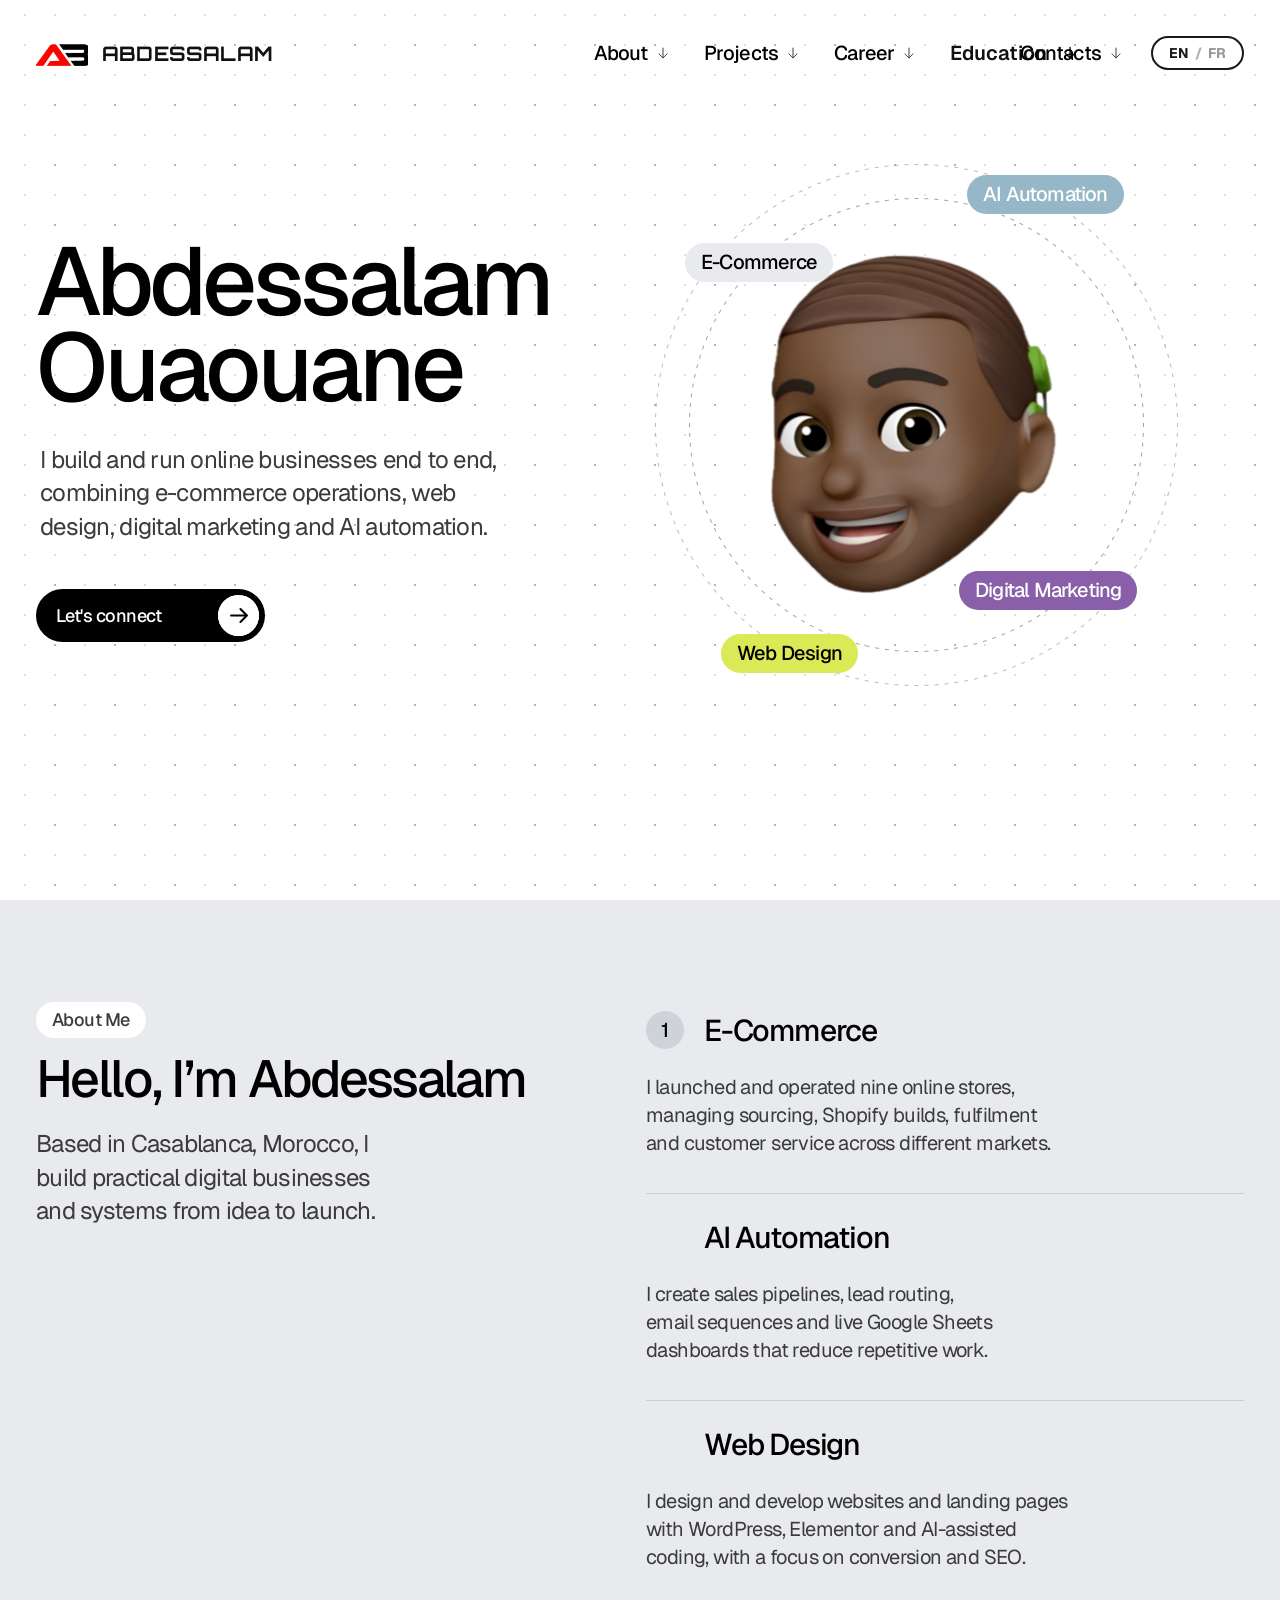
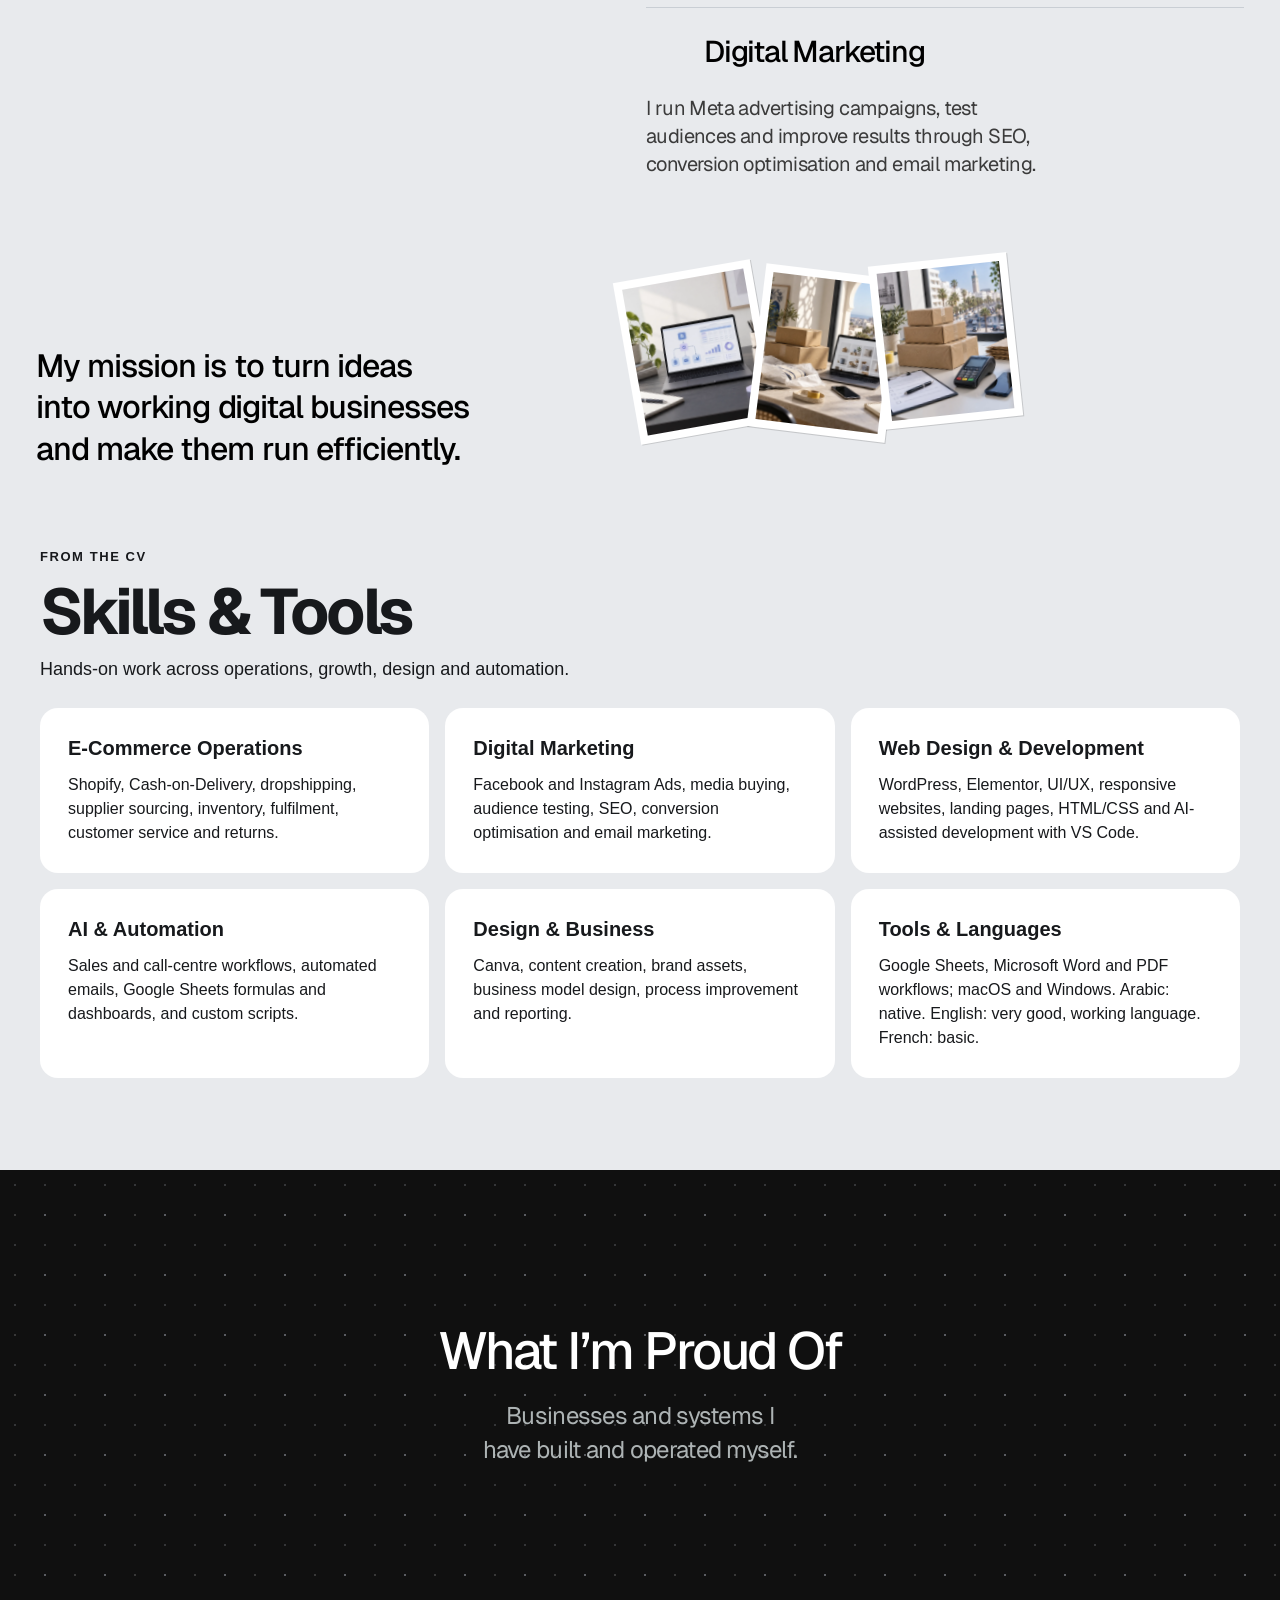
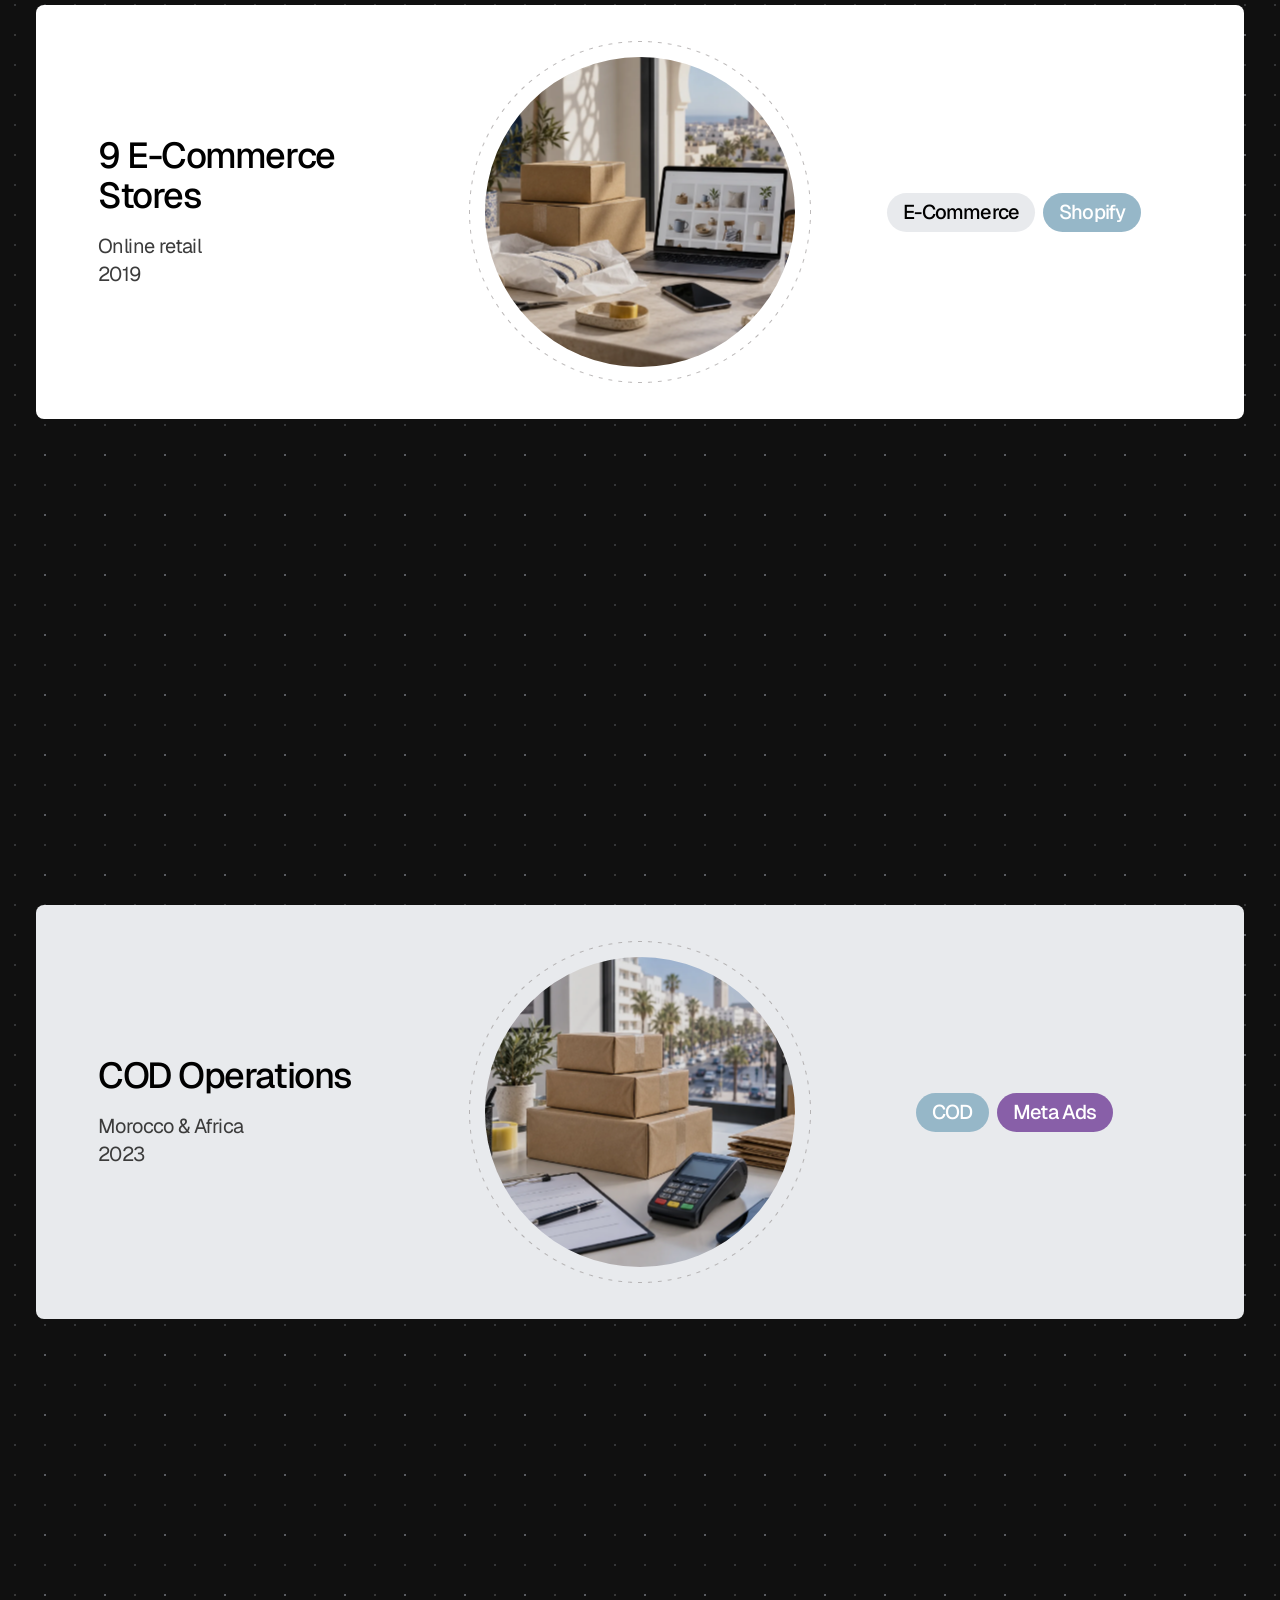
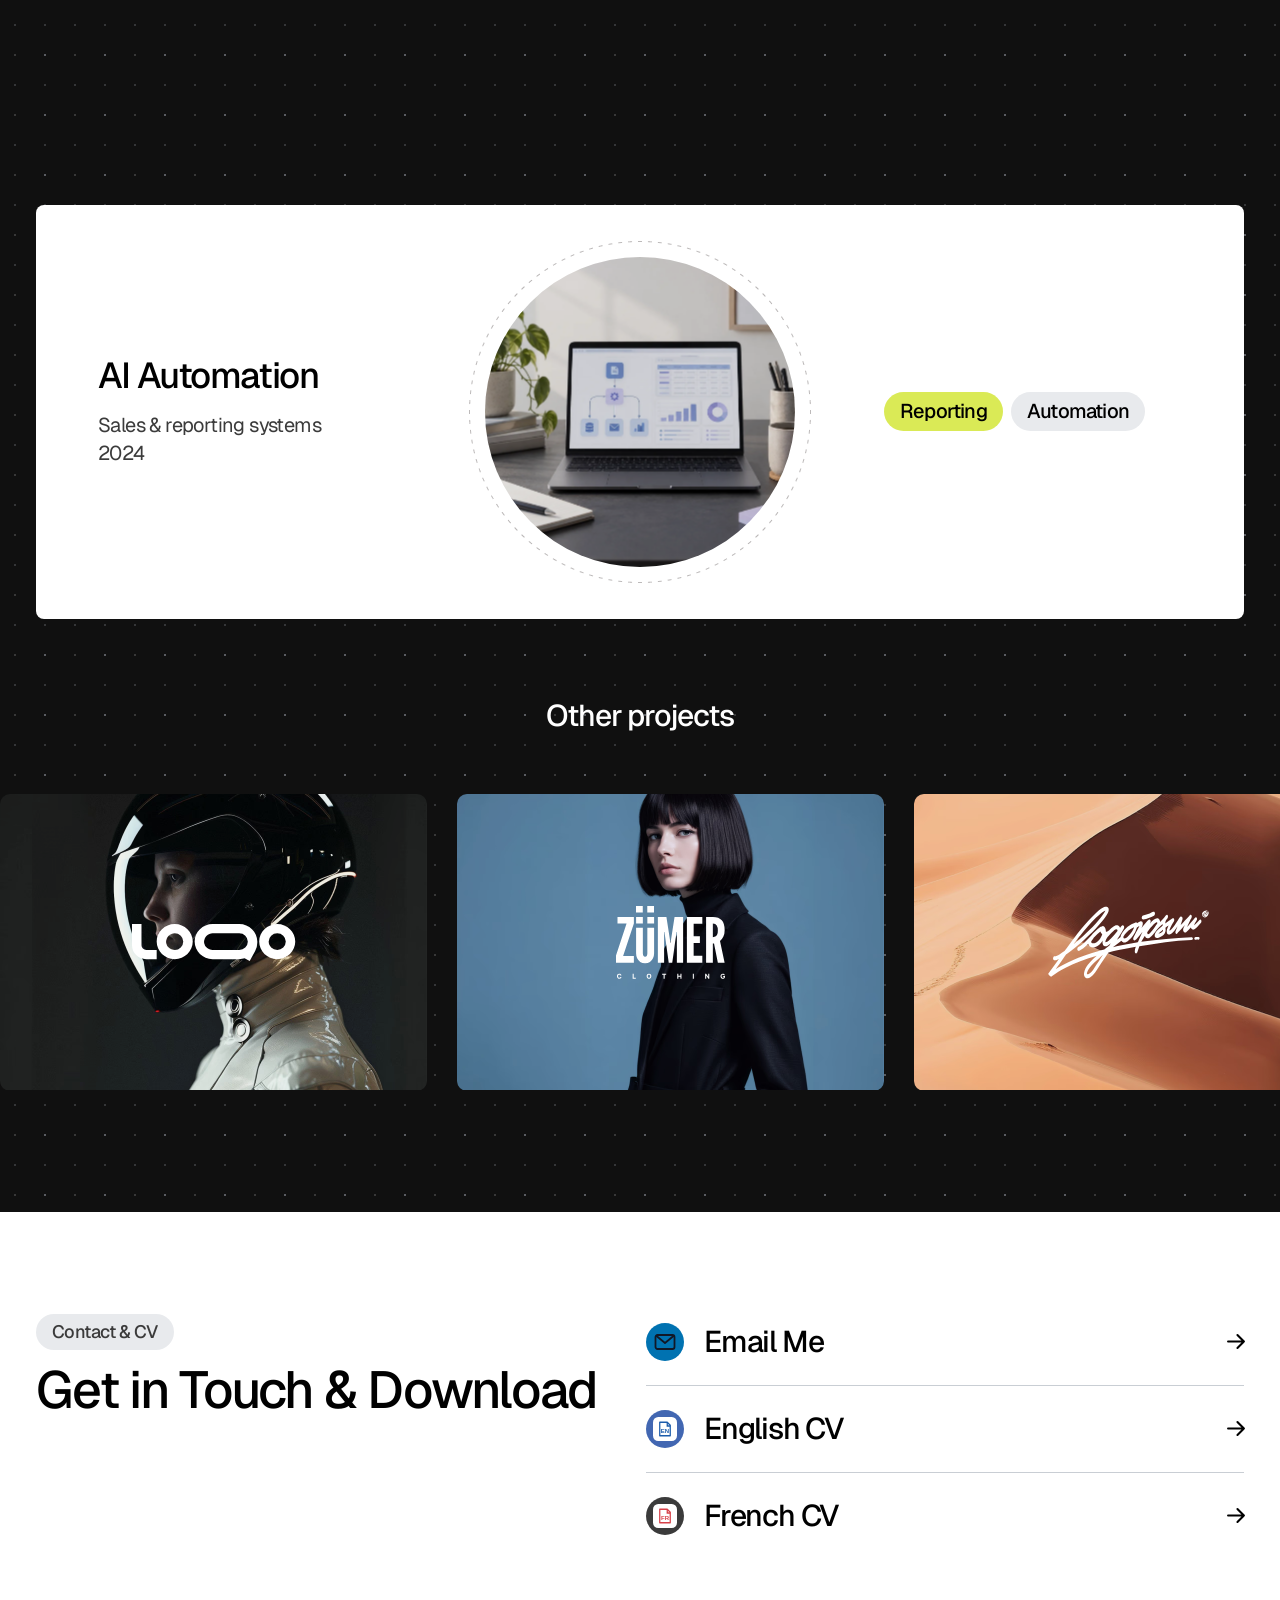
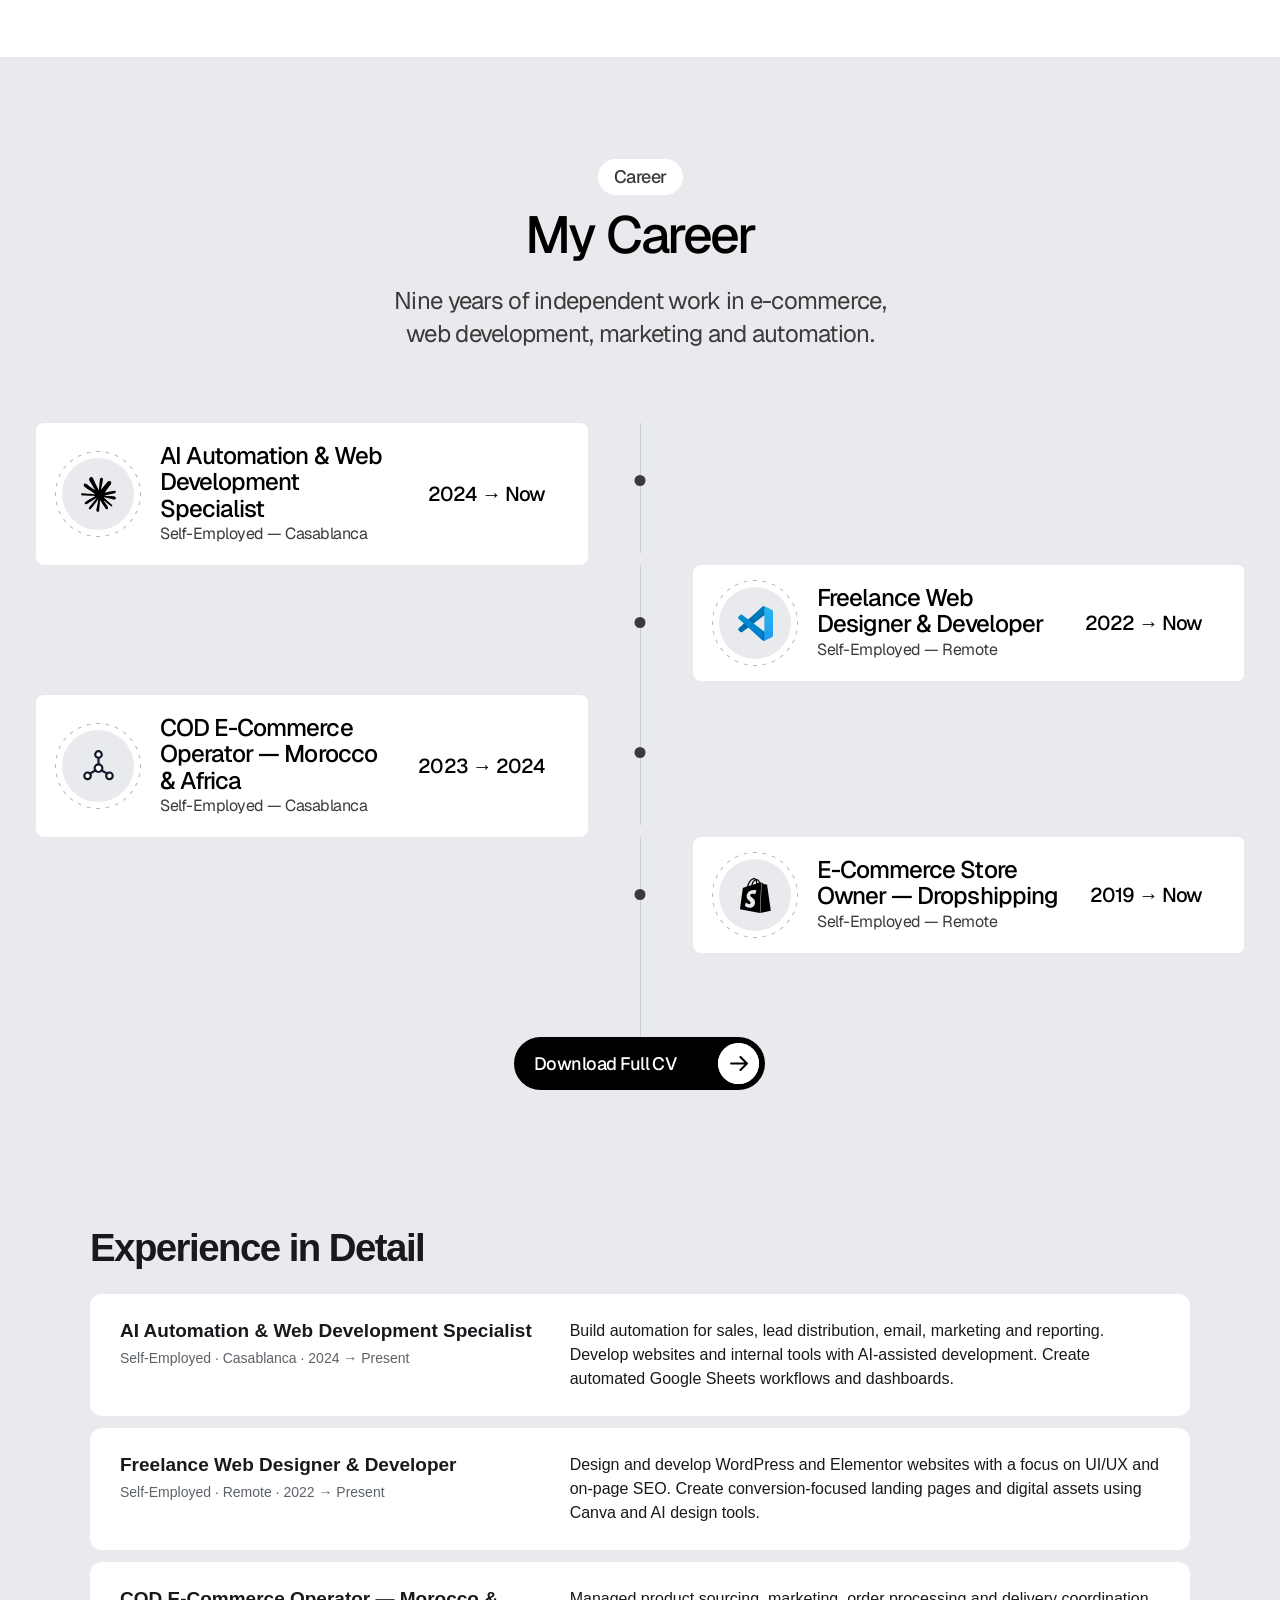
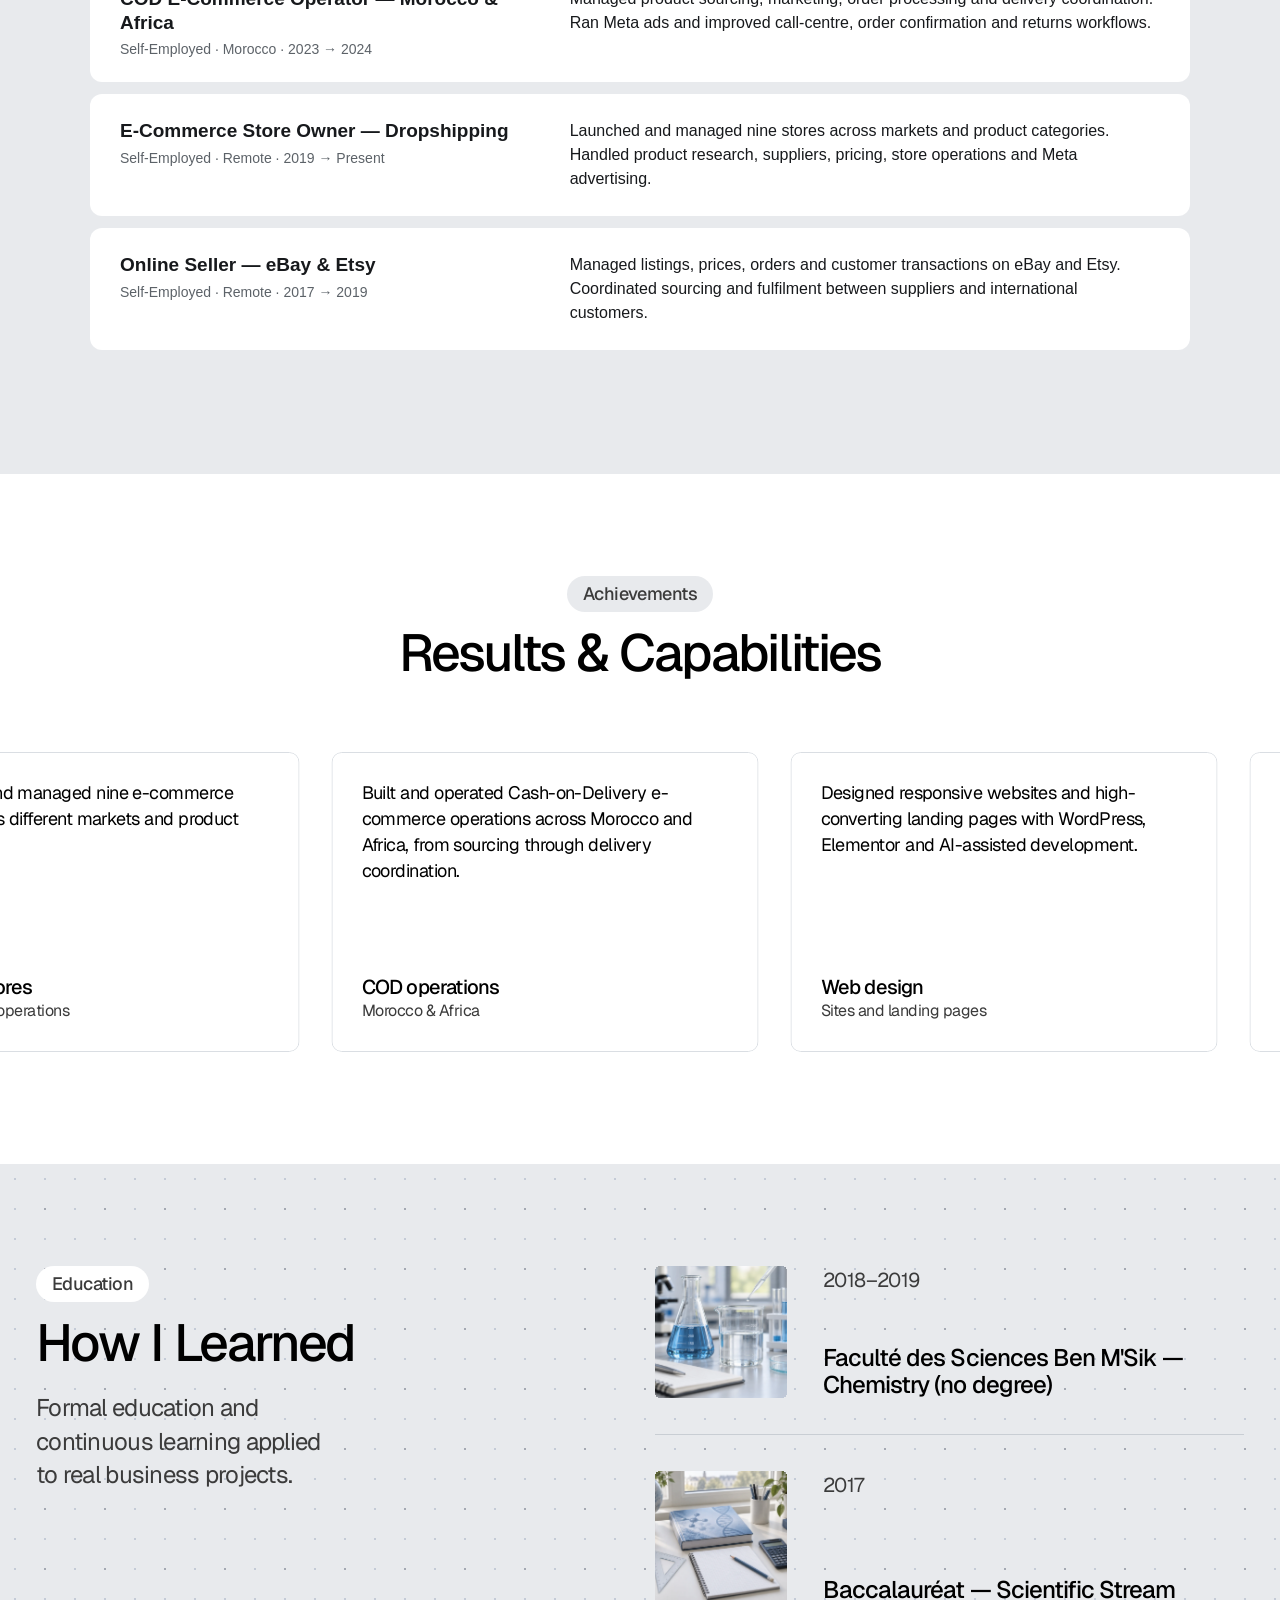
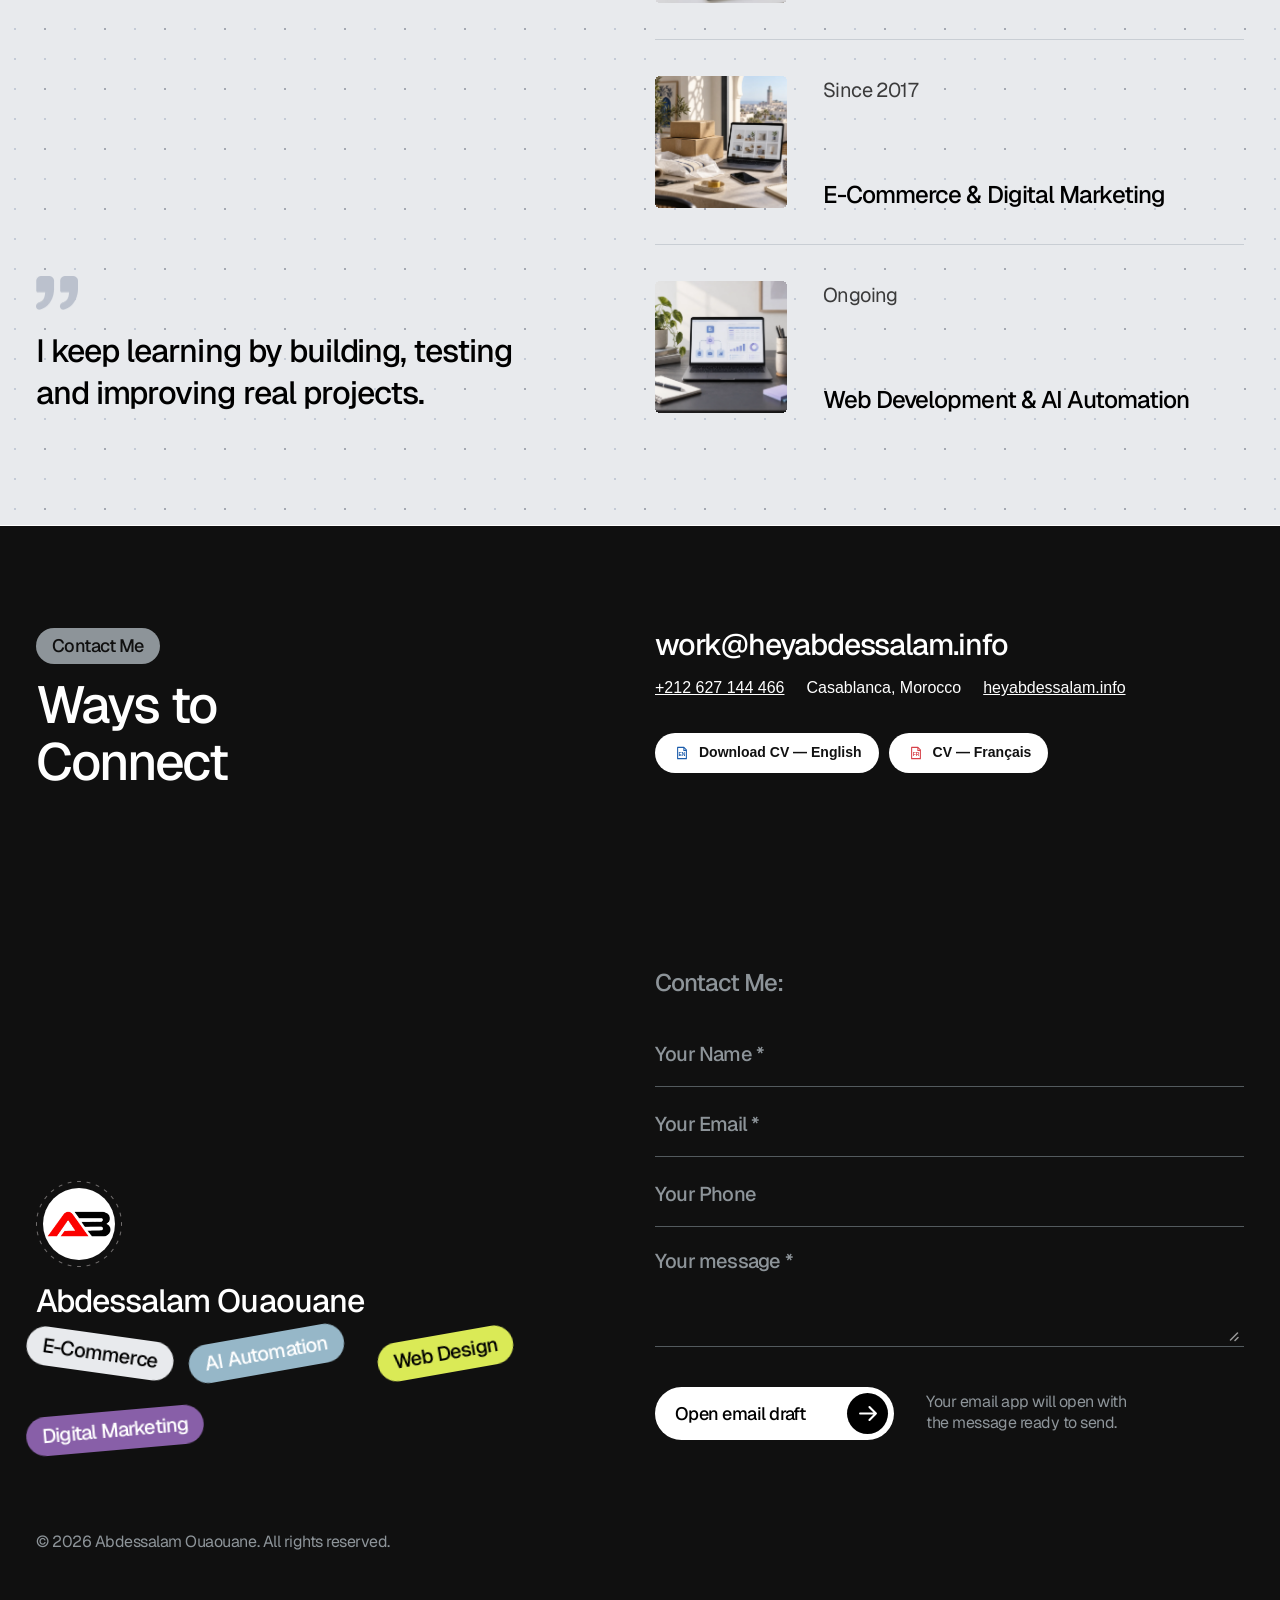
==== commit a3827a8a: "Add branded loading animation" ====
--- a/index.html
+++ b/index.html
@@ -9309,6 +9309,33 @@
     <!-- Start of bodyStart -->
 
     <!-- End of bodyStart -->
+
+    <div id="cv-loader" class="cv-loader" aria-hidden="true" hidden>
+        <div class="cv-loader-content">
+            <div class="cv-loader-emblem">
+                <span class="cv-loader-ring cv-loader-ring-outer"></span>
+                <span class="cv-loader-ring cv-loader-ring-inner"></span>
+                <span class="cv-loader-logo"><img src="4k-ab-logo.webp" width="88" height="88" alt=""></span>
+            </div>
+            <span class="cv-loader-brand">Abdessalam</span>
+            <span class="cv-loader-rule"></span>
+        </div>
+    </div>
+    <script>
+    (() => {
+        const loader = document.getElementById('cv-loader');
+        const started = performance.now();
+        loader.hidden = false;
+        const finish = () => {
+            window.setTimeout(() => {
+                loader.classList.add('is-done');
+                window.setTimeout(() => loader.remove(), 450);
+            }, Math.max(0, 600 - (performance.now() - started)));
+        };
+        if (document.readyState === 'loading') document.addEventListener('DOMContentLoaded', finish, { once:true });
+        else finish();
+    })();
+    </script>
 
     <div id="main" data-framer-hydrate-v2="{&quot;routeId&quot;:&quot;augiA20Il&quot;,&quot;localeId&quot;:&quot;default&quot;,&quot;breakpoints&quot;:[{&quot;hash&quot;:&quot;72rtr7&quot;,&quot;mediaQuery&quot;:&quot;(min-width: 1200px)&quot;},{&quot;hash&quot;:&quot;rwx1v8&quot;,&quot;mediaQuery&quot;:&quot;(min-width: 810px) and (max-width: 1199.98px)&quot;},{&quot;hash&quot;:&quot;14yc3qj&quot;,&quot;mediaQuery&quot;:&quot;(max-width: 809.98px)&quot;},{&quot;hash&quot;:&quot;ttr3x1&quot;,&quot;mediaQuery&quot;:&quot;(min-width: 1200px)&quot;},{&quot;hash&quot;:&quot;xzrd1h&quot;,&quot;mediaQuery&quot;:&quot;(min-width: 810px) and (max-width: 1199.98px)&quot;},{&quot;hash&quot;:&quot;17j8e8e&quot;,&quot;mediaQuery&quot;:&quot;(max-width: 809.98px)&quot;}]}"
         data-framer-ssr-released-at="2026-04-07T14:37:52.571Z" data-framer-page-optimized-at="2026-04-15T19:00:22.392Z" data-framer-generated-page>
--- a/styles.css
+++ b/styles.css
@@ -1,4 +1,19 @@
 @font-face { font-family:Orbitron; src:url('assets/orbitron-700.ttf') format('truetype'); font-style:normal; font-weight:700; font-display:swap; }
+.cv-loader { position:fixed; inset:0; z-index:100000; display:grid; place-items:center; background-color:#f6f8fc; background-image:radial-gradient(#c8d0db 1px,transparent 1px); background-size:32px 32px; pointer-events:none; opacity:1; transition:opacity .4s ease,visibility .4s ease; }
+.cv-loader[hidden],.cv-loader.is-done { opacity:0; visibility:hidden; }
+.cv-loader-content { display:flex; flex-direction:column; align-items:center; gap:22px; }
+.cv-loader-emblem { position:relative; display:grid; place-items:center; width:164px; height:164px; }
+.cv-loader-ring { position:absolute; border-radius:50%; animation:cv-loader-spin 4s linear infinite; }
+.cv-loader-ring-outer { inset:0; border:1px dashed #9aabbc; }
+.cv-loader-ring-inner { inset:15px; border:1px dashed #c6ced8; animation-direction:reverse; animation-duration:6s; }
+.cv-loader-logo { display:grid; place-items:center; width:102px; height:102px; background:#fff; border-radius:50%; box-shadow:0 14px 36px #17223814; }
+.cv-loader-logo img { display:block; width:88px; height:88px; object-fit:contain; }
+.cv-loader-brand { font-family:Orbitron,Geist,Arial,sans-serif; font-size:20px; font-weight:700; letter-spacing:.04em; text-transform:uppercase; color:#111; }
+.cv-loader-rule { position:relative; overflow:hidden; width:116px; height:3px; border-radius:3px; background:#dce2ea; }
+.cv-loader-rule:after { content:""; position:absolute; inset:0; background:#96b7c8; transform:translateX(-100%); animation:cv-loader-progress .7s ease-out forwards; }
+@keyframes cv-loader-spin { to { transform:rotate(360deg); } }
+@keyframes cv-loader-progress { to { transform:translateX(0); } }
+@media(prefers-reduced-motion:reduce){ .cv-loader { display:none; } }
 html { scroll-behavior: auto !important; }
 html, body { overflow-x:clip; }
 [style*="opacity:0.001"] { opacity: 1 !important; transform: none !important; }
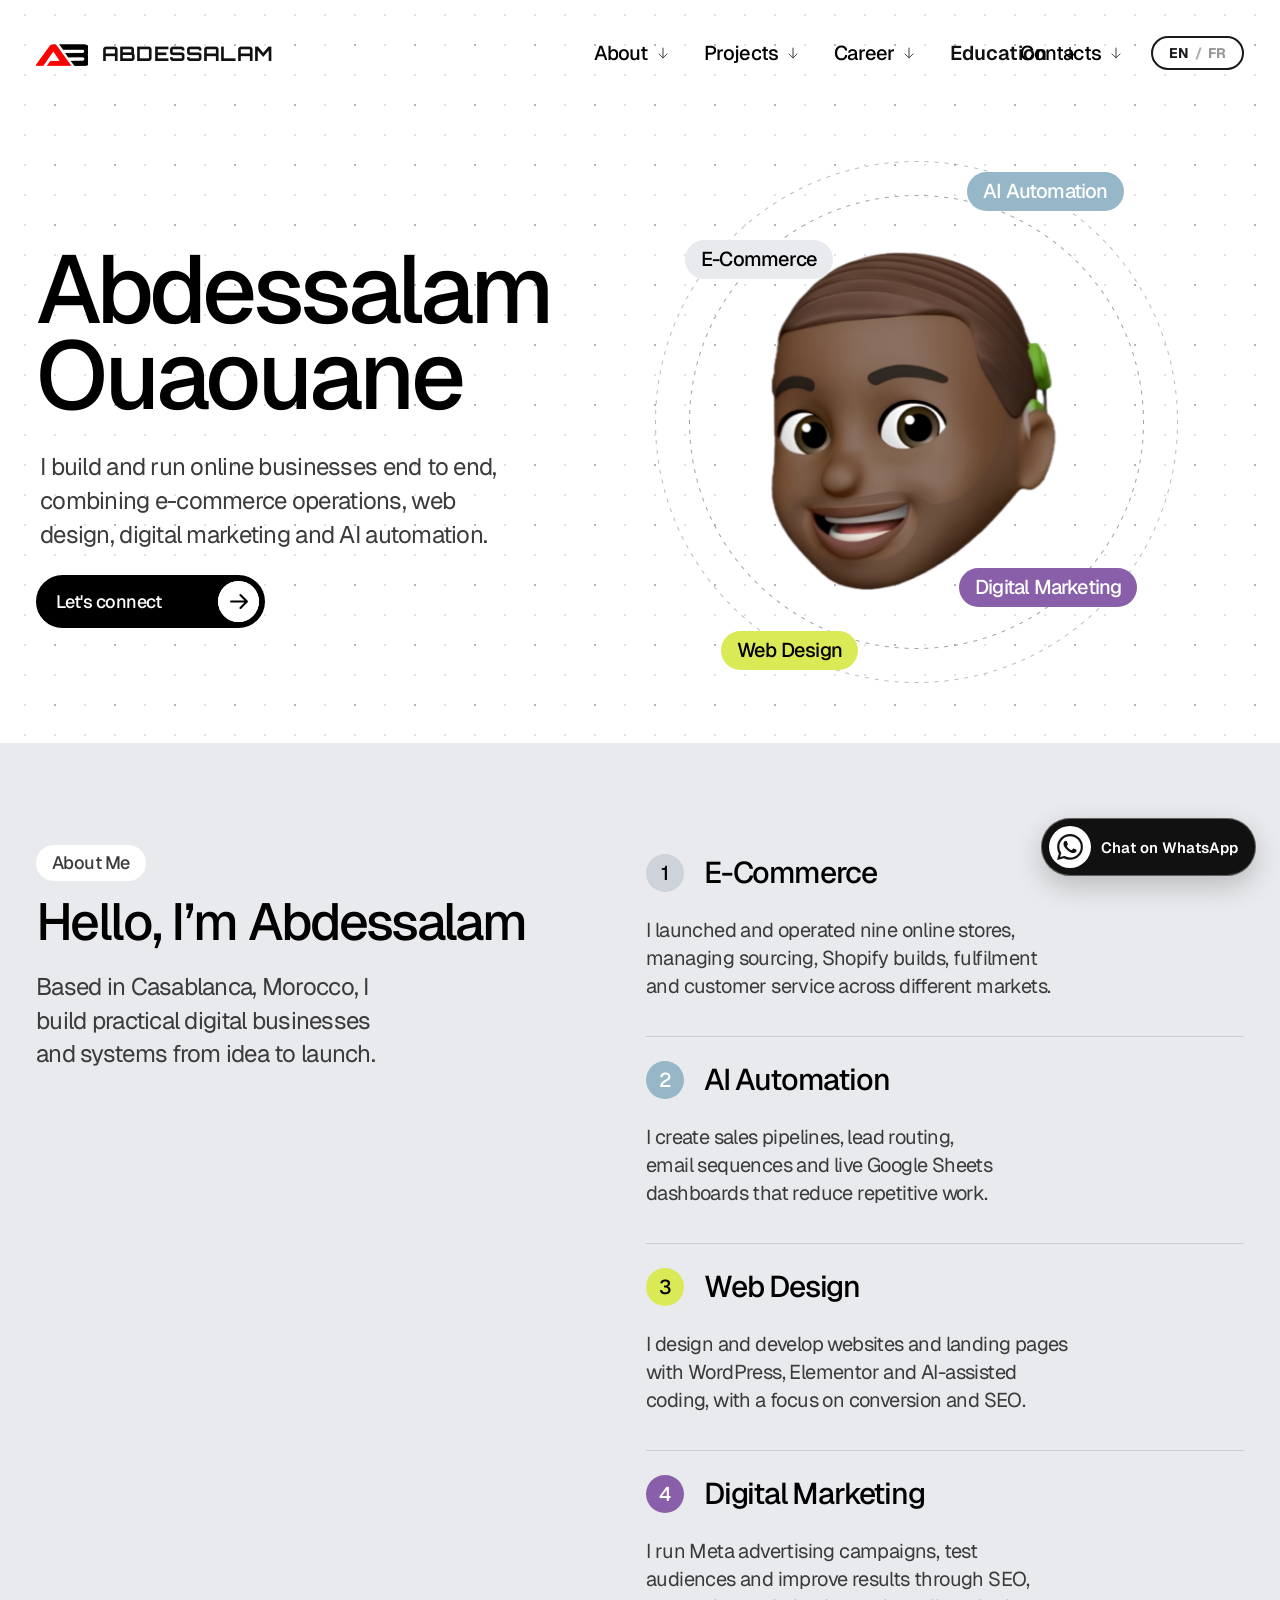
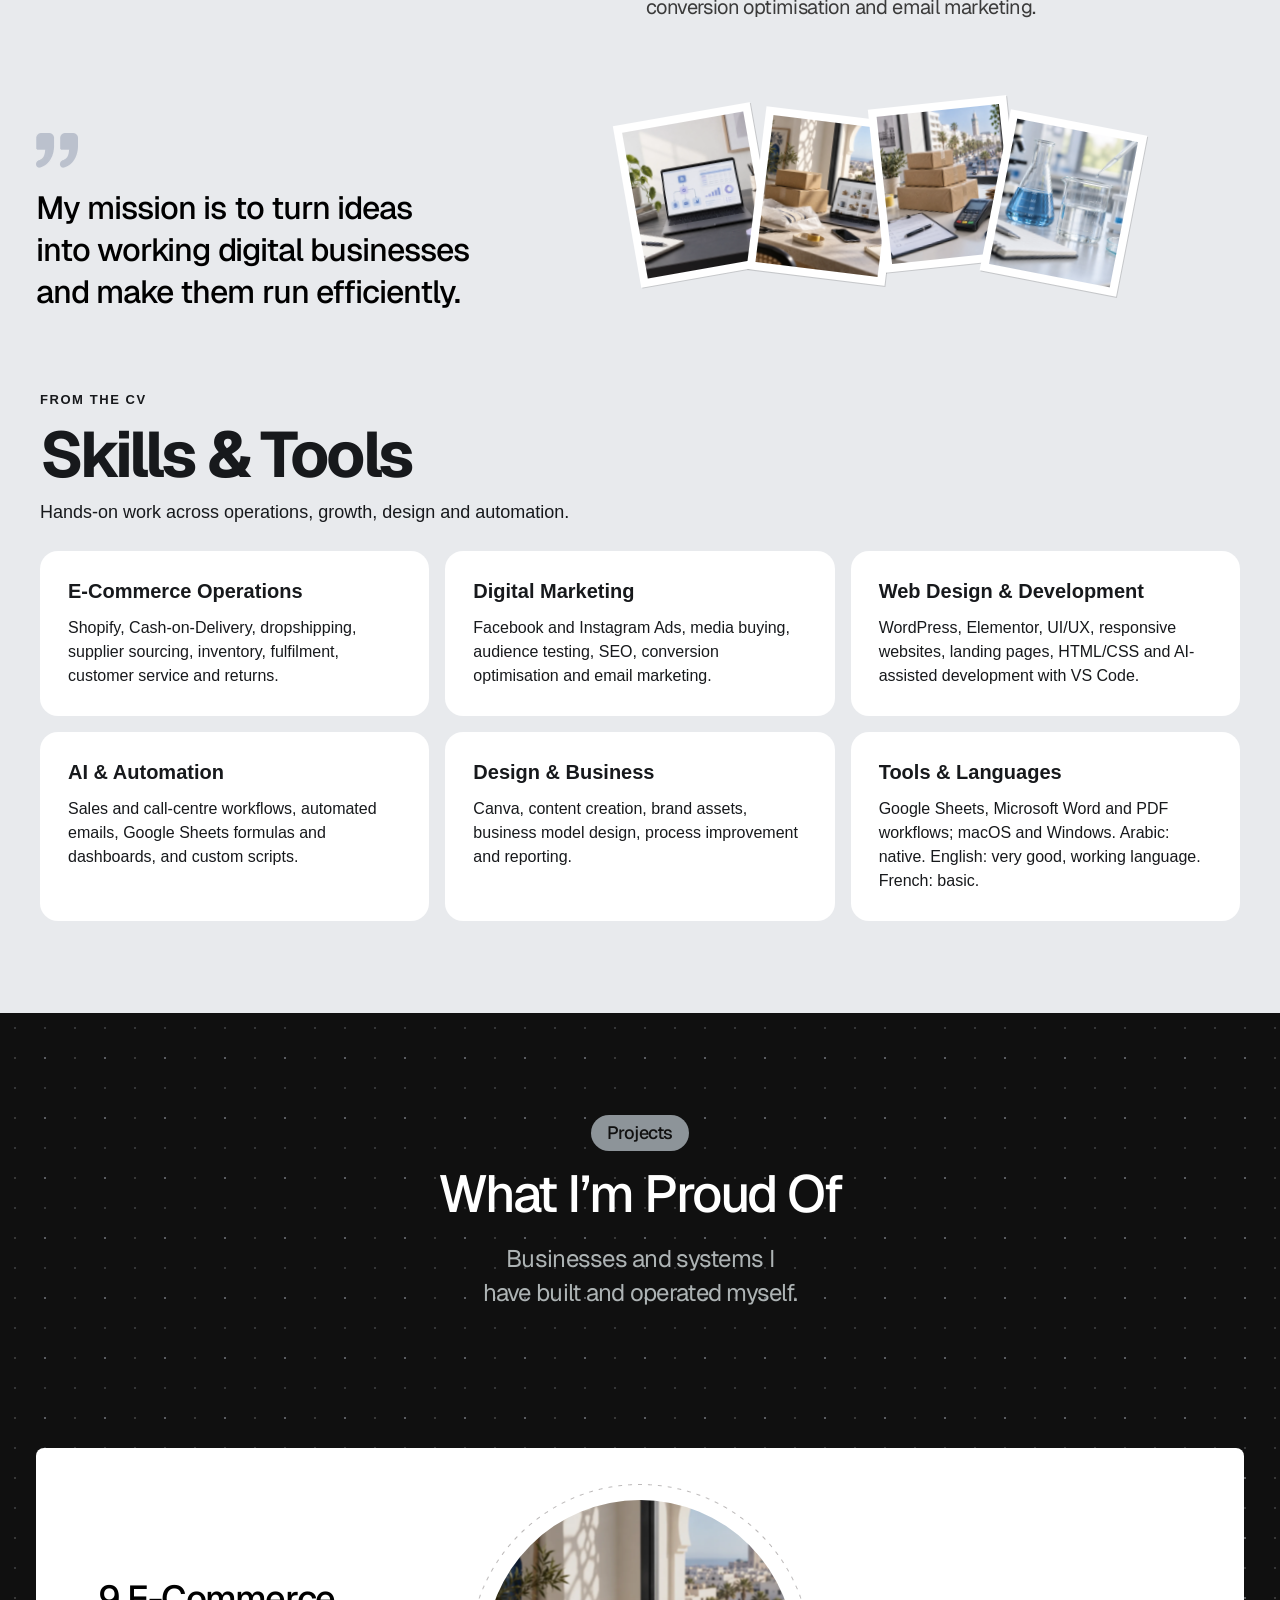
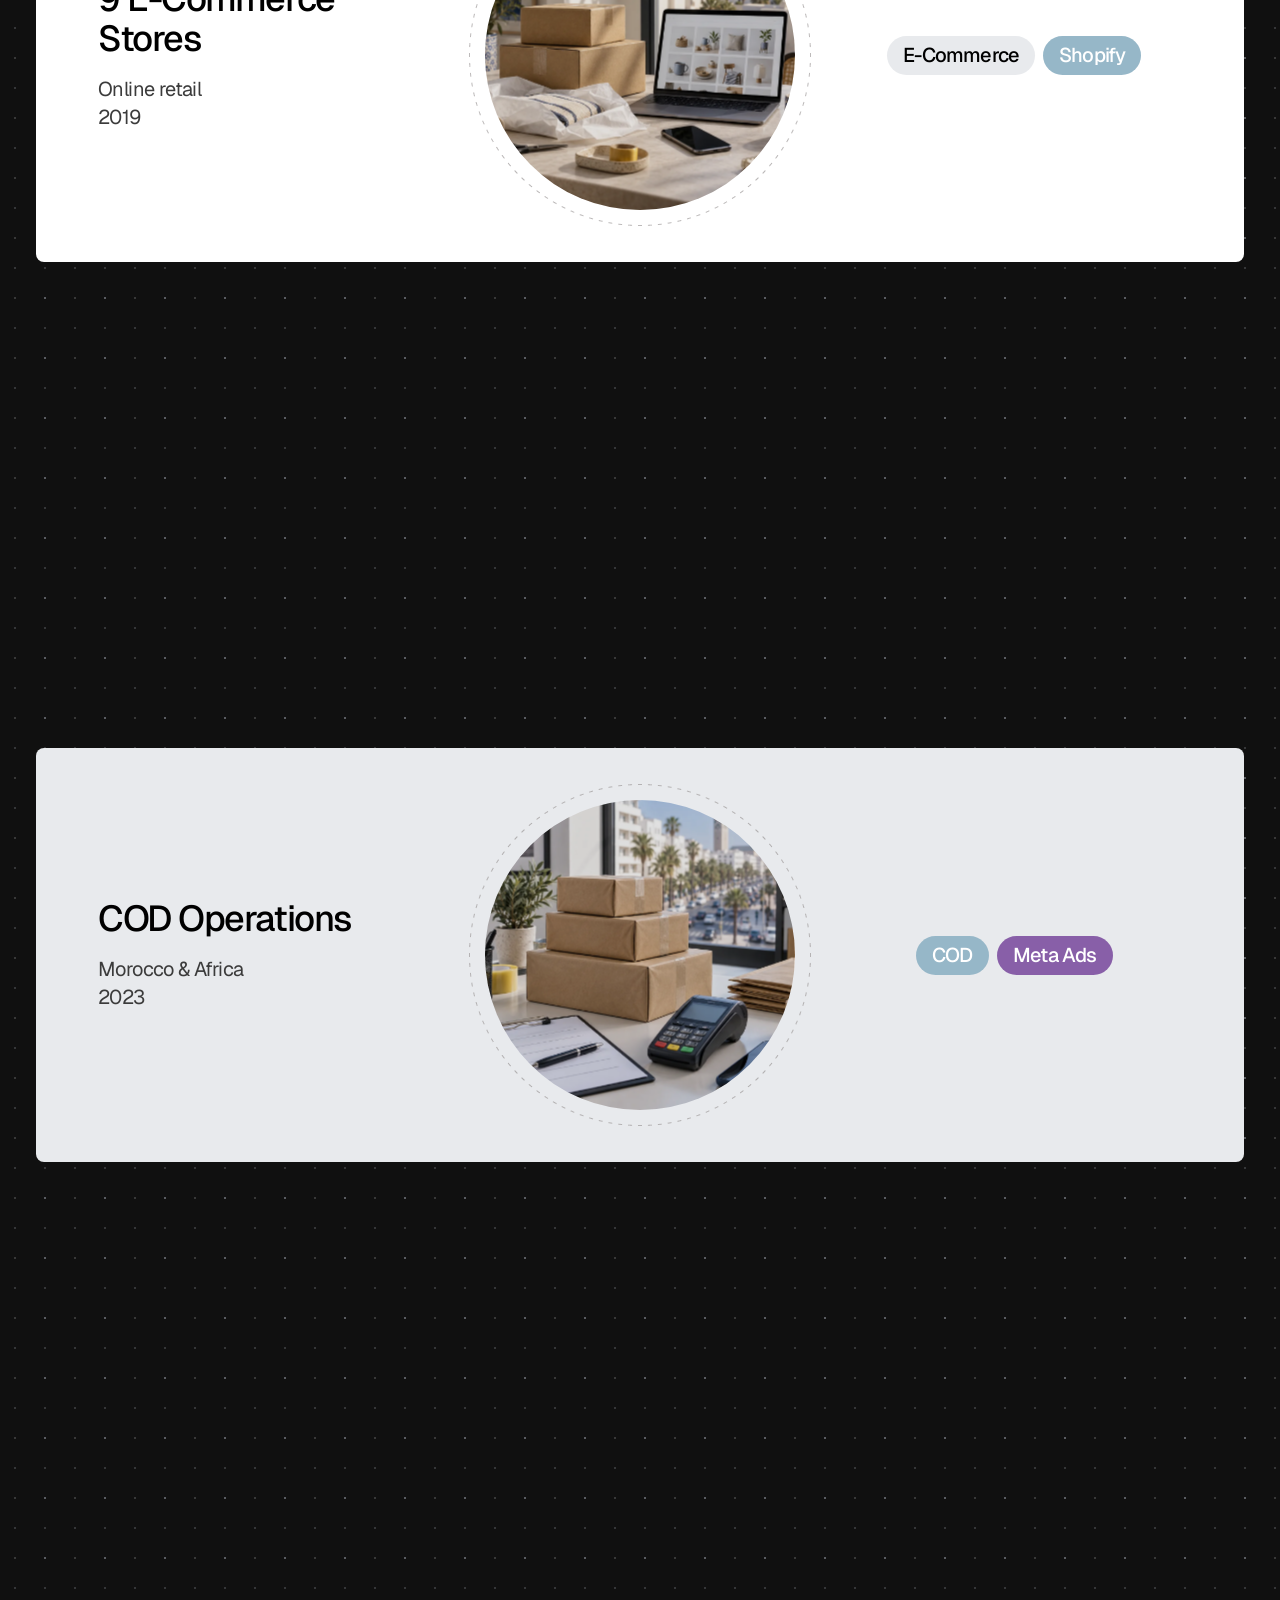
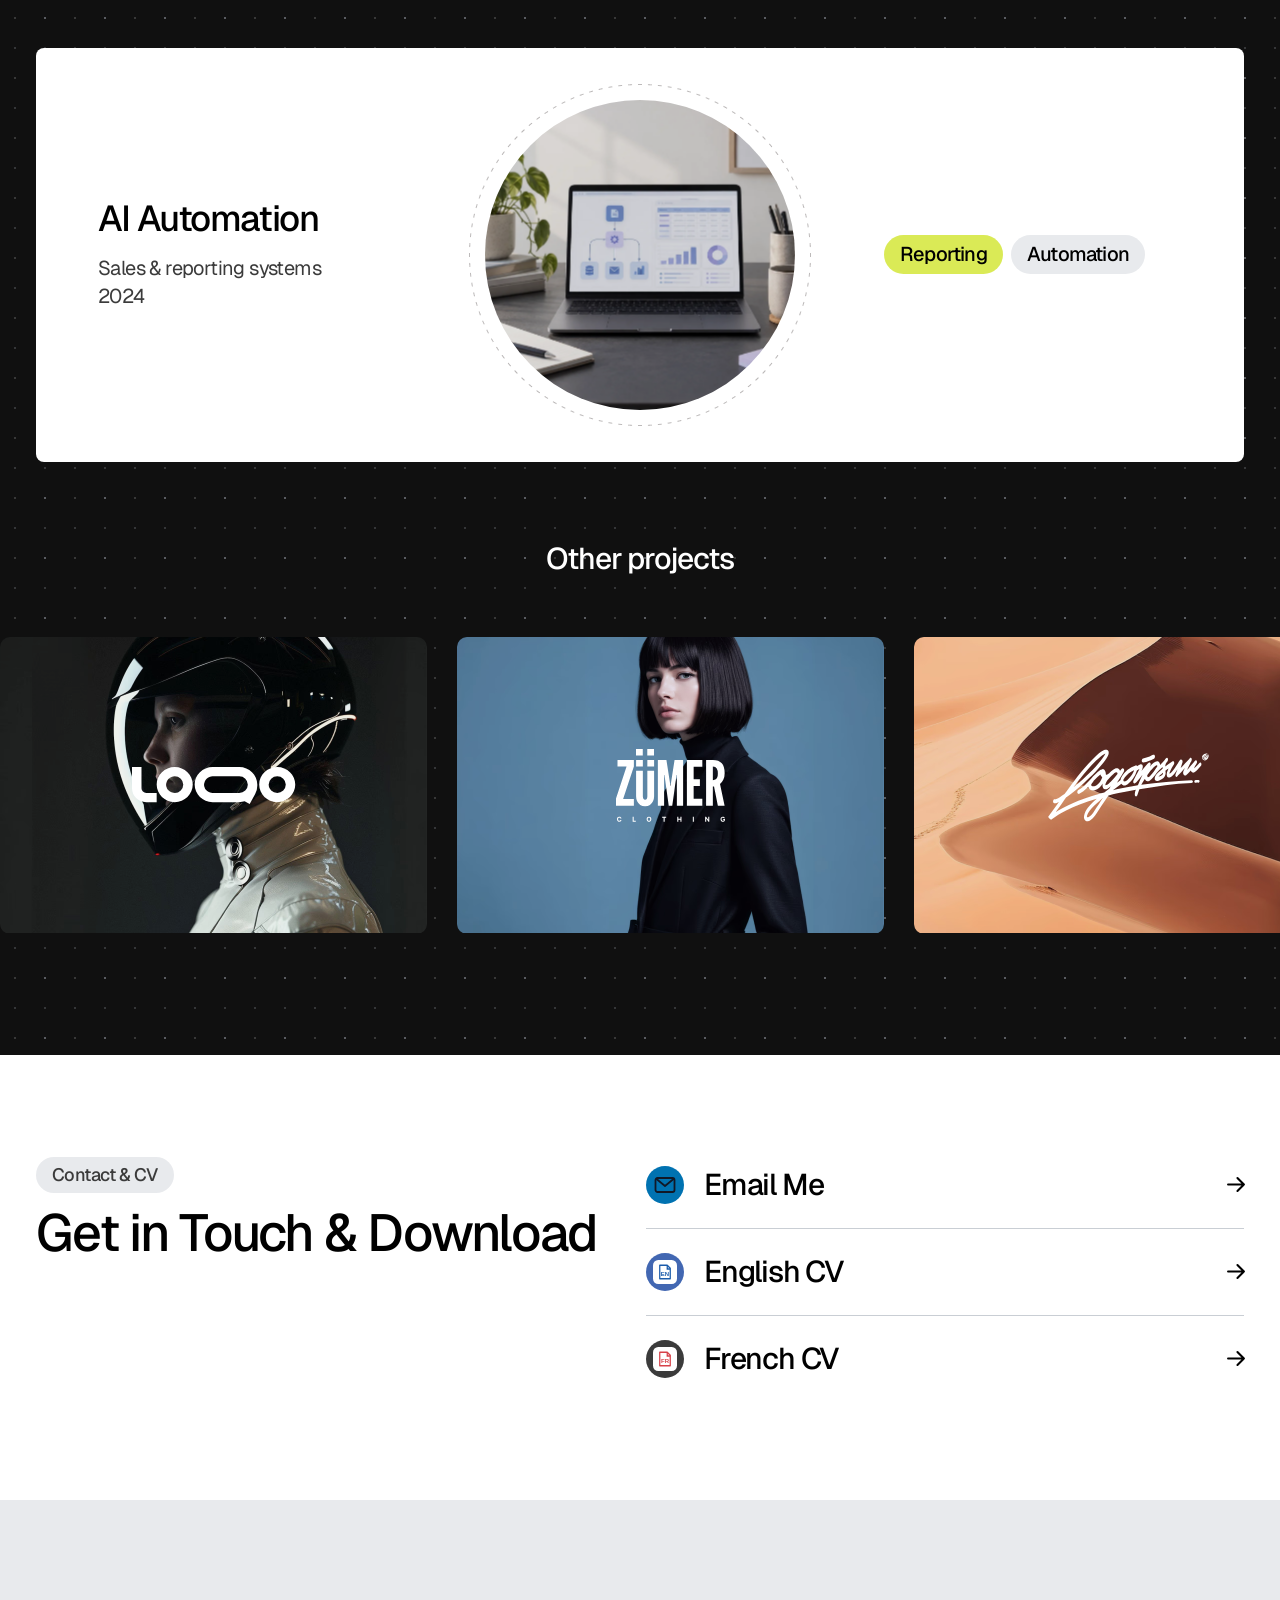
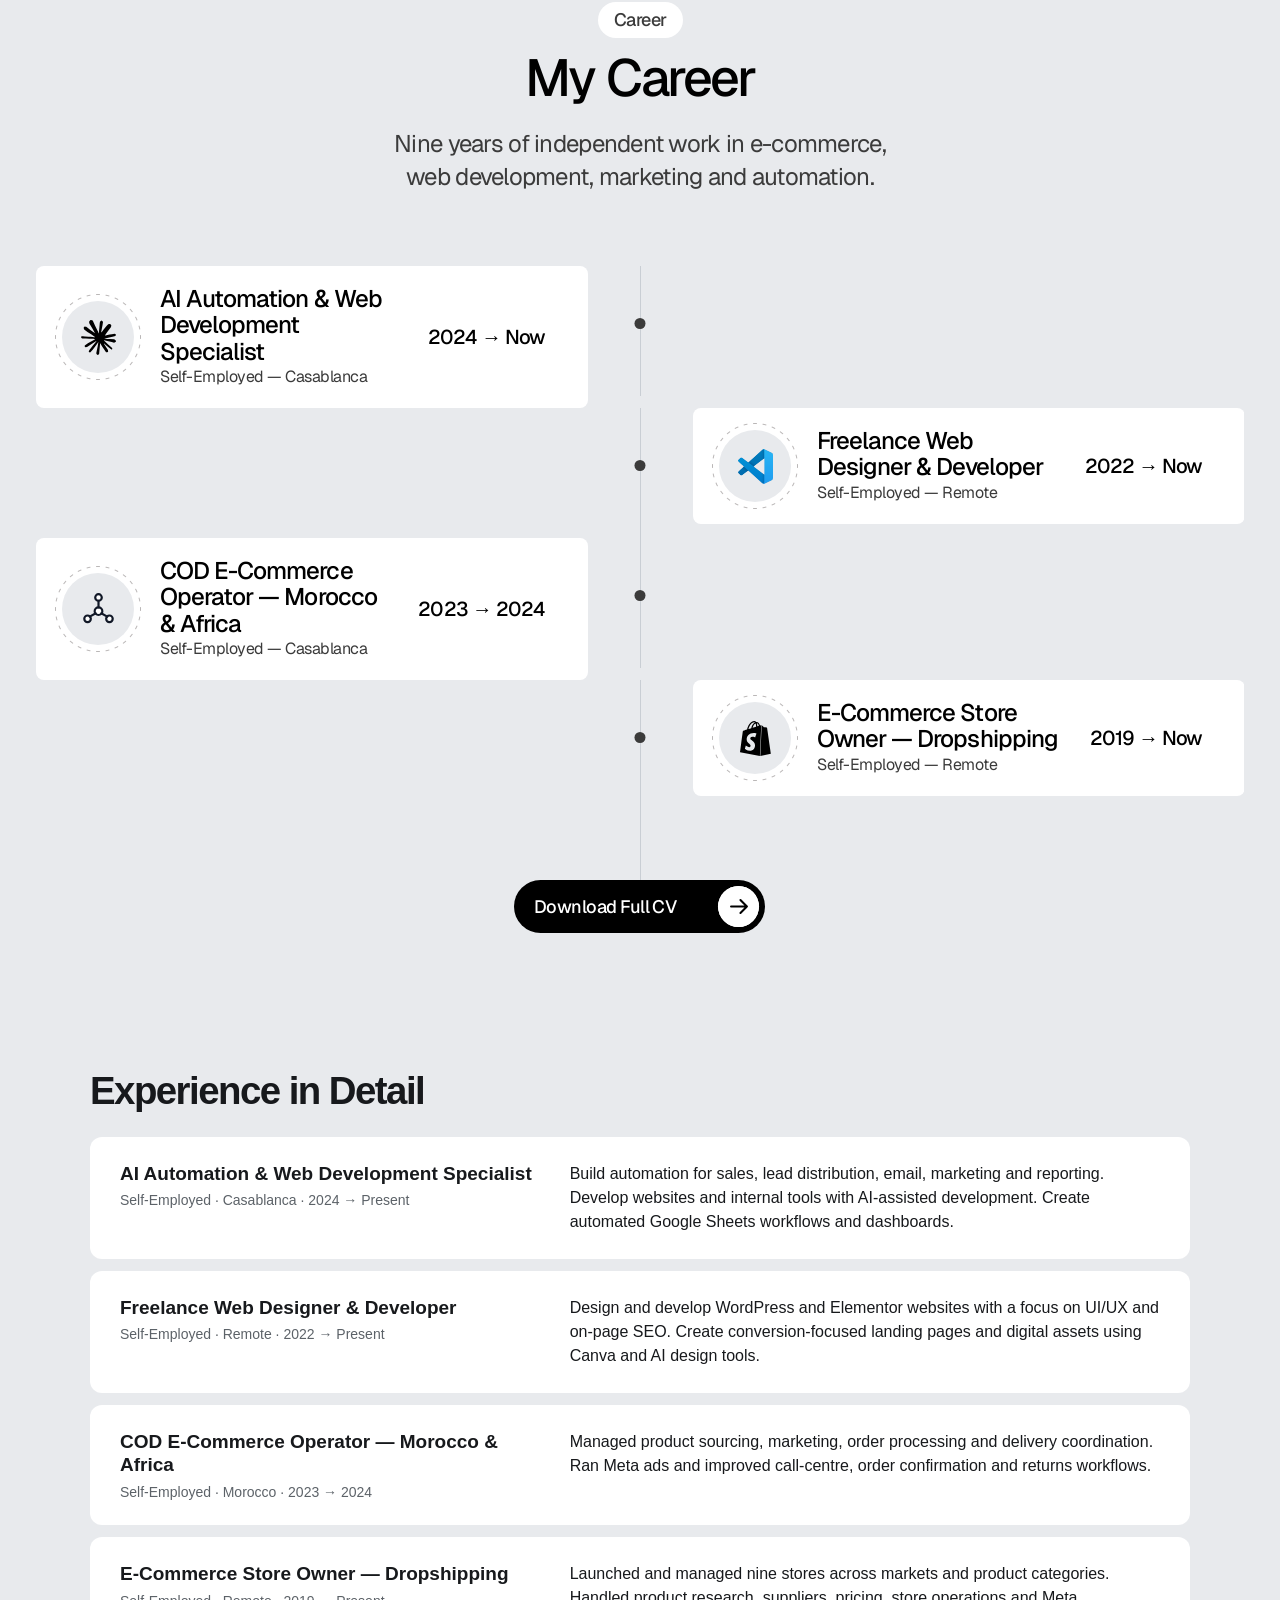
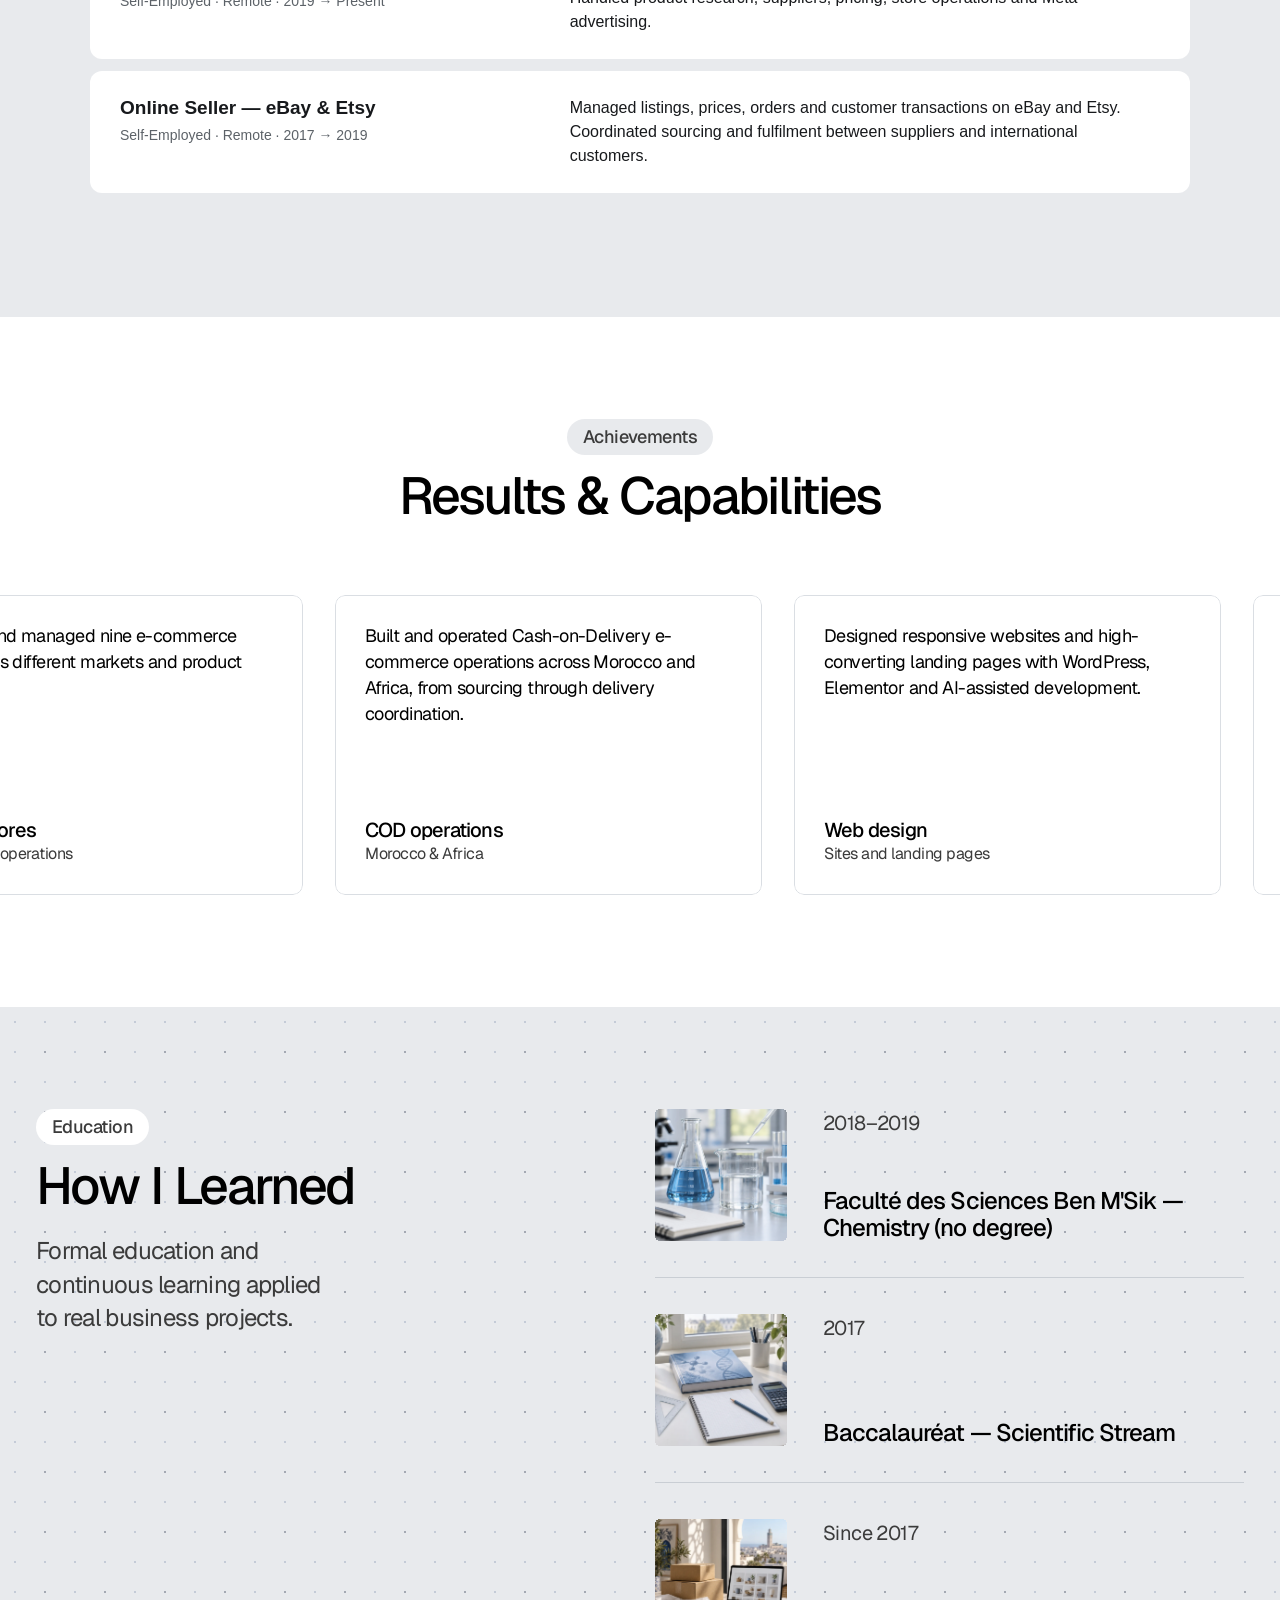
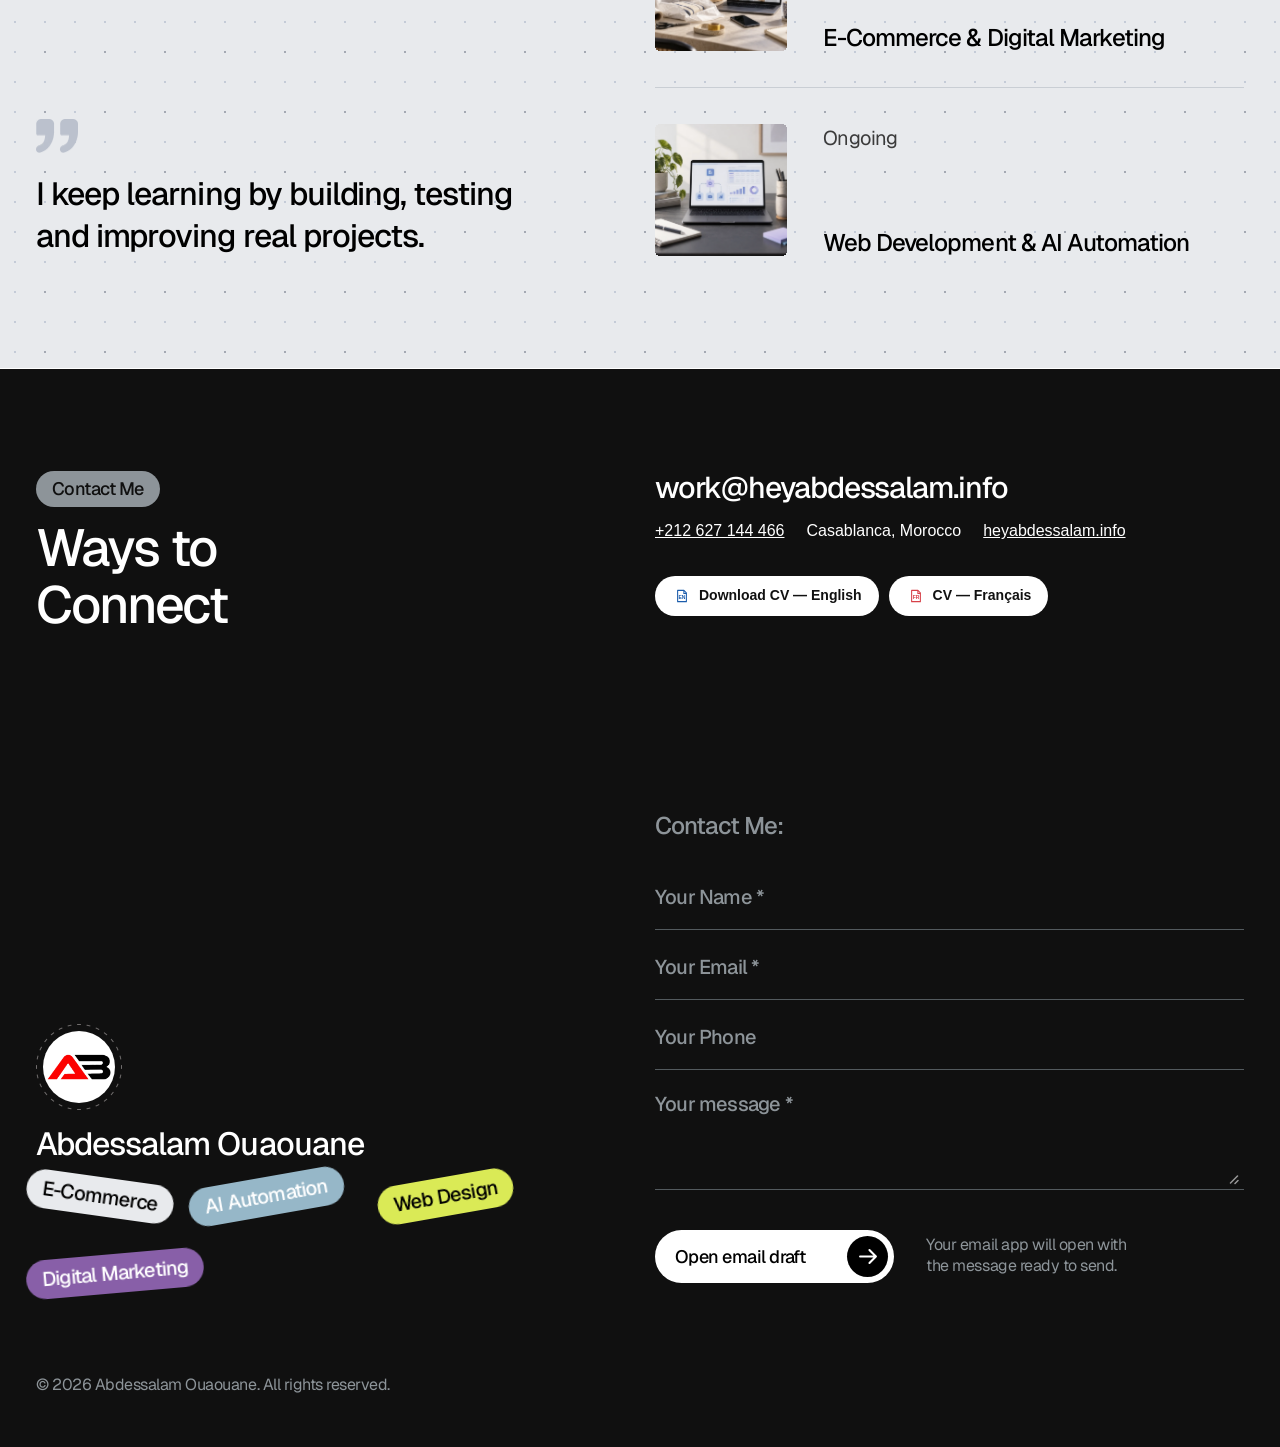
==== commit e12f0257: "Add bilingual WhatsApp chat button" ====
--- a/index.html
+++ b/index.html
@@ -9336,6 +9336,11 @@
         else finish();
     })();
     </script>
+
+    <a class="cv-whatsapp" href="https://wa.me/212627144466" target="_blank" rel="noopener noreferrer" aria-label="Chat on WhatsApp">
+        <span class="cv-whatsapp-icon"><img src="assets/whatsapp.svg" width="26" height="26" alt=""></span>
+        <span class="cv-whatsapp-label">Chat on WhatsApp</span>
+    </a>
 
     <div id="main" data-framer-hydrate-v2="{&quot;routeId&quot;:&quot;augiA20Il&quot;,&quot;localeId&quot;:&quot;default&quot;,&quot;breakpoints&quot;:[{&quot;hash&quot;:&quot;72rtr7&quot;,&quot;mediaQuery&quot;:&quot;(min-width: 1200px)&quot;},{&quot;hash&quot;:&quot;rwx1v8&quot;,&quot;mediaQuery&quot;:&quot;(min-width: 810px) and (max-width: 1199.98px)&quot;},{&quot;hash&quot;:&quot;14yc3qj&quot;,&quot;mediaQuery&quot;:&quot;(max-width: 809.98px)&quot;},{&quot;hash&quot;:&quot;ttr3x1&quot;,&quot;mediaQuery&quot;:&quot;(min-width: 1200px)&quot;},{&quot;hash&quot;:&quot;xzrd1h&quot;,&quot;mediaQuery&quot;:&quot;(min-width: 810px) and (max-width: 1199.98px)&quot;},{&quot;hash&quot;:&quot;17j8e8e&quot;,&quot;mediaQuery&quot;:&quot;(max-width: 809.98px)&quot;}]}"
         data-framer-ssr-released-at="2026-04-07T14:37:52.571Z" data-framer-page-optimized-at="2026-04-15T19:00:22.392Z" data-framer-generated-page>
@@ -12499,6 +12504,7 @@
 /* ===== CV Language Toggle EN/FR ===== */
 (function(){
 const T = {
+"Chat on WhatsApp":"Discuter sur WhatsApp",
 "I build and run online businesses end to end, combining e-commerce operations, web design, digital marketing and AI automation.":"Je cr\u00e9e et g\u00e8re des activit\u00e9s en ligne de bout en bout, en combinant op\u00e9rations e-commerce, web design, marketing digital et automatisation IA.",
 "Let's connect":"Contactez-moi",
 "9 years of hands-on digital work":"9 ans d'exp\u00e9rience pratique dans le digital",
@@ -12671,6 +12677,7 @@
     b.querySelector('.cv-lang-fr').classList.toggle('cv-lang-active', l === 'fr');
     b.setAttribute('aria-label', l === 'en' ? 'Switch to French' : 'Passer en anglais');
   });
+  document.querySelector('.cv-whatsapp').setAttribute('aria-label', l === 'fr' ? 'Discuter sur WhatsApp' : 'Chat on WhatsApp');
 }
 function makeLangBtn(mode) {
   const b = document.createElement('button');
--- a/styles.css
+++ b/styles.css
@@ -11,9 +11,16 @@
 .cv-loader-brand { font-family:Orbitron,Geist,Arial,sans-serif; font-size:20px; font-weight:700; letter-spacing:.04em; text-transform:uppercase; color:#111; }
 .cv-loader-rule { position:relative; overflow:hidden; width:116px; height:3px; border-radius:3px; background:#dce2ea; }
 .cv-loader-rule:after { content:""; position:absolute; inset:0; background:#96b7c8; transform:translateX(-100%); animation:cv-loader-progress .7s ease-out forwards; }
+.cv-whatsapp { position:fixed; z-index:1000; right:24px; bottom:24px; display:inline-flex; align-items:center; gap:10px; min-height:58px; padding:8px 18px 8px 8px; border-radius:999px; background:#111; color:#fff; font:600 15px Geist,Arial,sans-serif; text-decoration:none; white-space:nowrap; box-shadow:0 10px 28px #0003,inset 0 0 0 1px #fff5; transition:transform .25s ease,box-shadow .25s ease; }
+.cv-whatsapp:hover,.cv-whatsapp:focus-visible { transform:translateY(-3px); box-shadow:0 14px 32px #0004,inset 0 0 0 1px #fff8; }
+.cv-whatsapp:focus-visible { outline:2px solid #96b7c8; outline-offset:3px; }
+.cv-whatsapp-icon { display:grid; place-items:center; flex:none; width:42px; height:42px; border-radius:50%; background:#fff; }
+.cv-whatsapp-icon img { display:block; width:26px; height:26px; }
+@media(max-width:809px){ .cv-whatsapp { right:18px; bottom:calc(18px + env(safe-area-inset-bottom,0px)); width:58px; height:58px; min-height:0; padding:8px; } .cv-whatsapp-label { display:none; } }
 @keyframes cv-loader-spin { to { transform:rotate(360deg); } }
 @keyframes cv-loader-progress { to { transform:translateX(0); } }
 @media(prefers-reduced-motion:reduce){ .cv-loader { display:none; } }
+@media(prefers-reduced-motion:reduce){ .cv-whatsapp { transition:none; } .cv-whatsapp:hover,.cv-whatsapp:focus-visible { transform:none; } }
 html { scroll-behavior: auto !important; }
 html, body { overflow-x:clip; }
 [style*="opacity:0.001"] { opacity: 1 !important; transform: none !important; }
@@ -33,6 +40,14 @@
 #home [data-framer-name="Ellipse bigger"] { animation:cv-ring-clockwise 72s linear infinite; }
 #home [data-framer-name="Ellipse biggest"] { animation:cv-ring-counter 82s linear infinite; }
 #home [data-framer-name="Av1"] { animation:cv-hero-face 5s ease-in-out infinite alternate; transform-origin:50% 70%; }
+@media(min-width:1200px){ #home { height:auto !important; min-height:0 !important; padding-top:160px !important; padding-bottom:60px !important; } #home [data-framer-name="All info"] { padding-bottom:0 !important; } }
+@media(min-width:810px) and (max-width:1199px){ #home { height:auto !important; min-height:0 !important; padding-top:150px !important; padding-bottom:60px !important; } }
+@media(max-width:809px){ #home { height:auto !important; min-height:0 !important; padding-top:110px !important; padding-bottom:56px !important; } }
+#home [data-framer-name="Main info"] { gap:24px !important; }
+@media(max-width:1199px){ #home [data-framer-name="Ellipse bigger"] { animation-name:cv-ring-centered; } }
+@keyframes cv-ring-centered { from { transform:translate(-50%,-50%) rotate(0deg); } to { transform:translate(-50%,-50%) rotate(360deg); } }
+.framer-A08UA:is(.framer-v-tta0ox,.framer-v-ju2110) [data-framer-name="Ava container"] { padding-left:0; }
+.framer-A08UA:is(.framer-v-tta0ox,.framer-v-ju2110) [data-framer-name="Ellipse 17"] { top:-7px; left:calc(50% - 43px); }
 @keyframes cv-hero-face { from { transform:translateY(3px) rotate(-3deg) scale(1.04); } to { transform:translateY(-12px) rotate(3deg) scale(1.08); } }
 @keyframes cv-ring-clockwise { from { transform:translateY(-50%) rotate(0deg); } to { transform:translateY(-50%) rotate(360deg); } }
 @keyframes cv-ring-counter { from { transform:rotate(0deg); } to { transform:rotate(-360deg); } }
